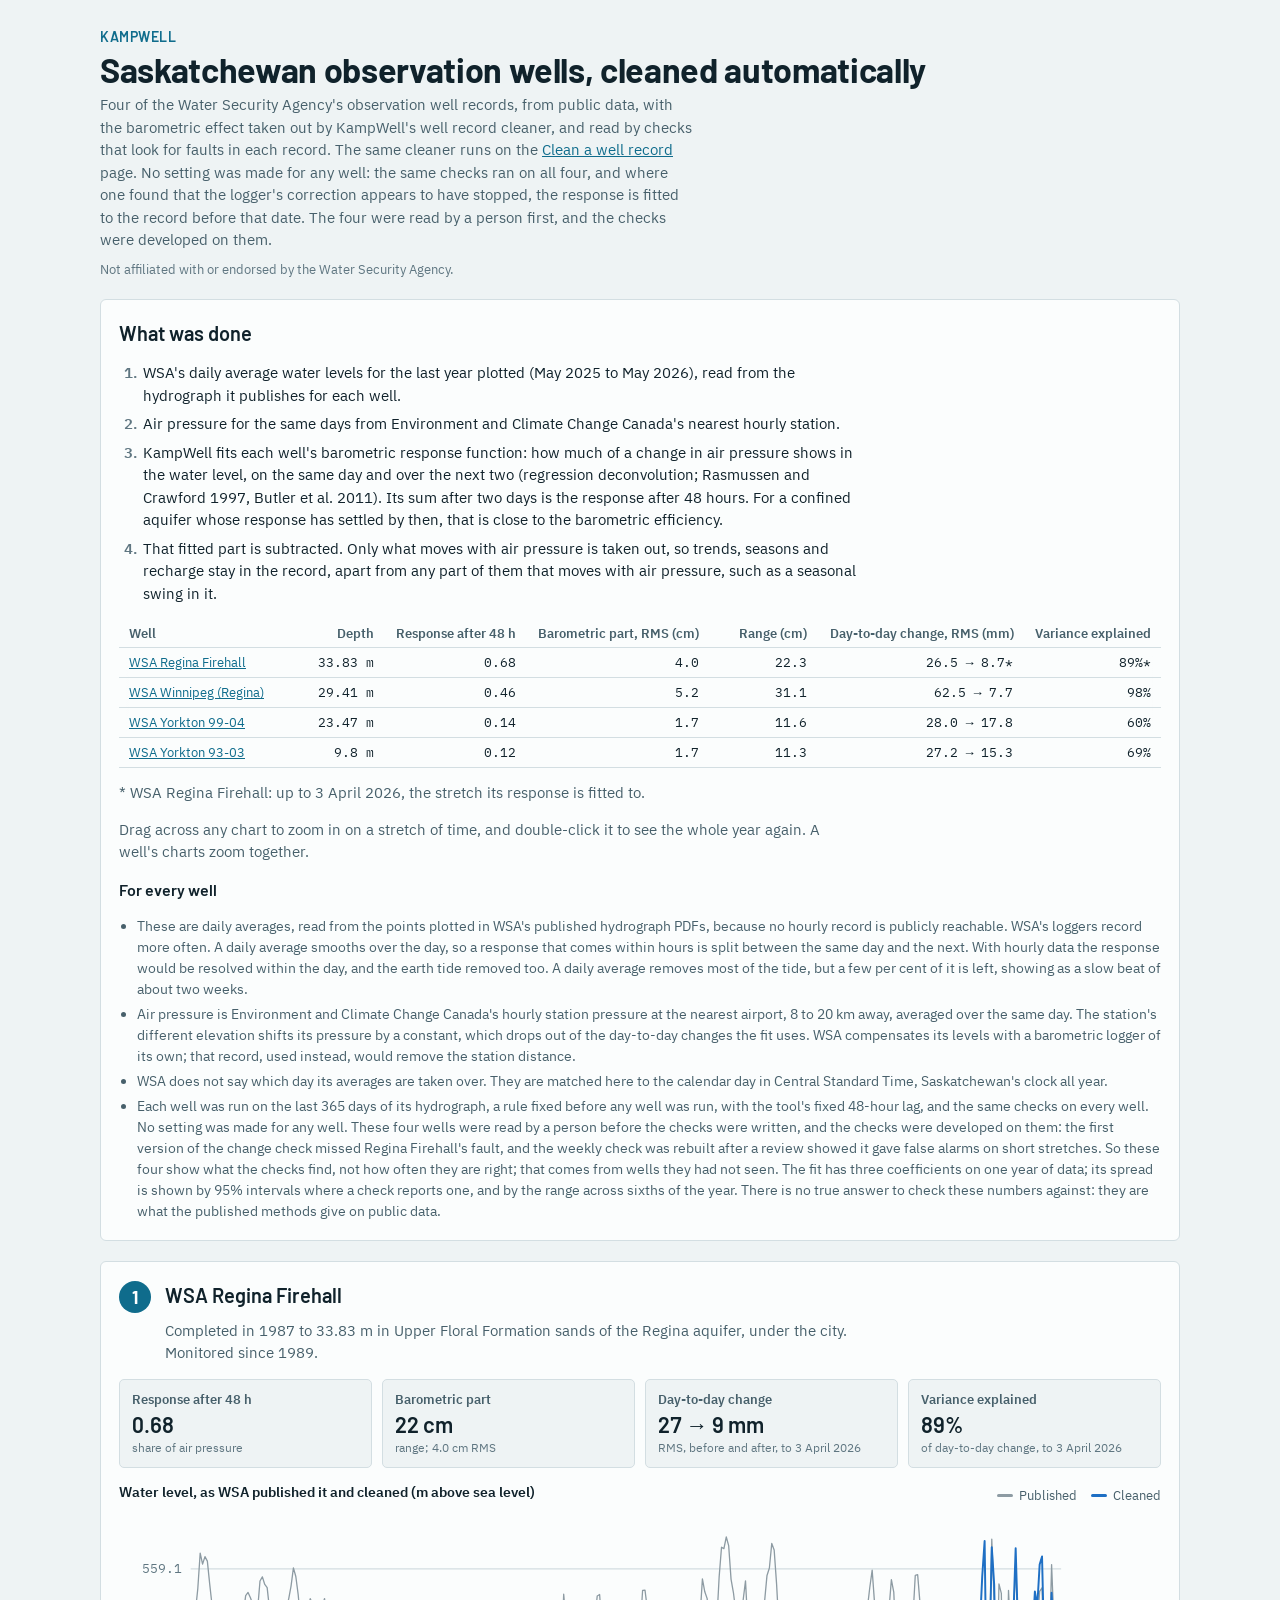
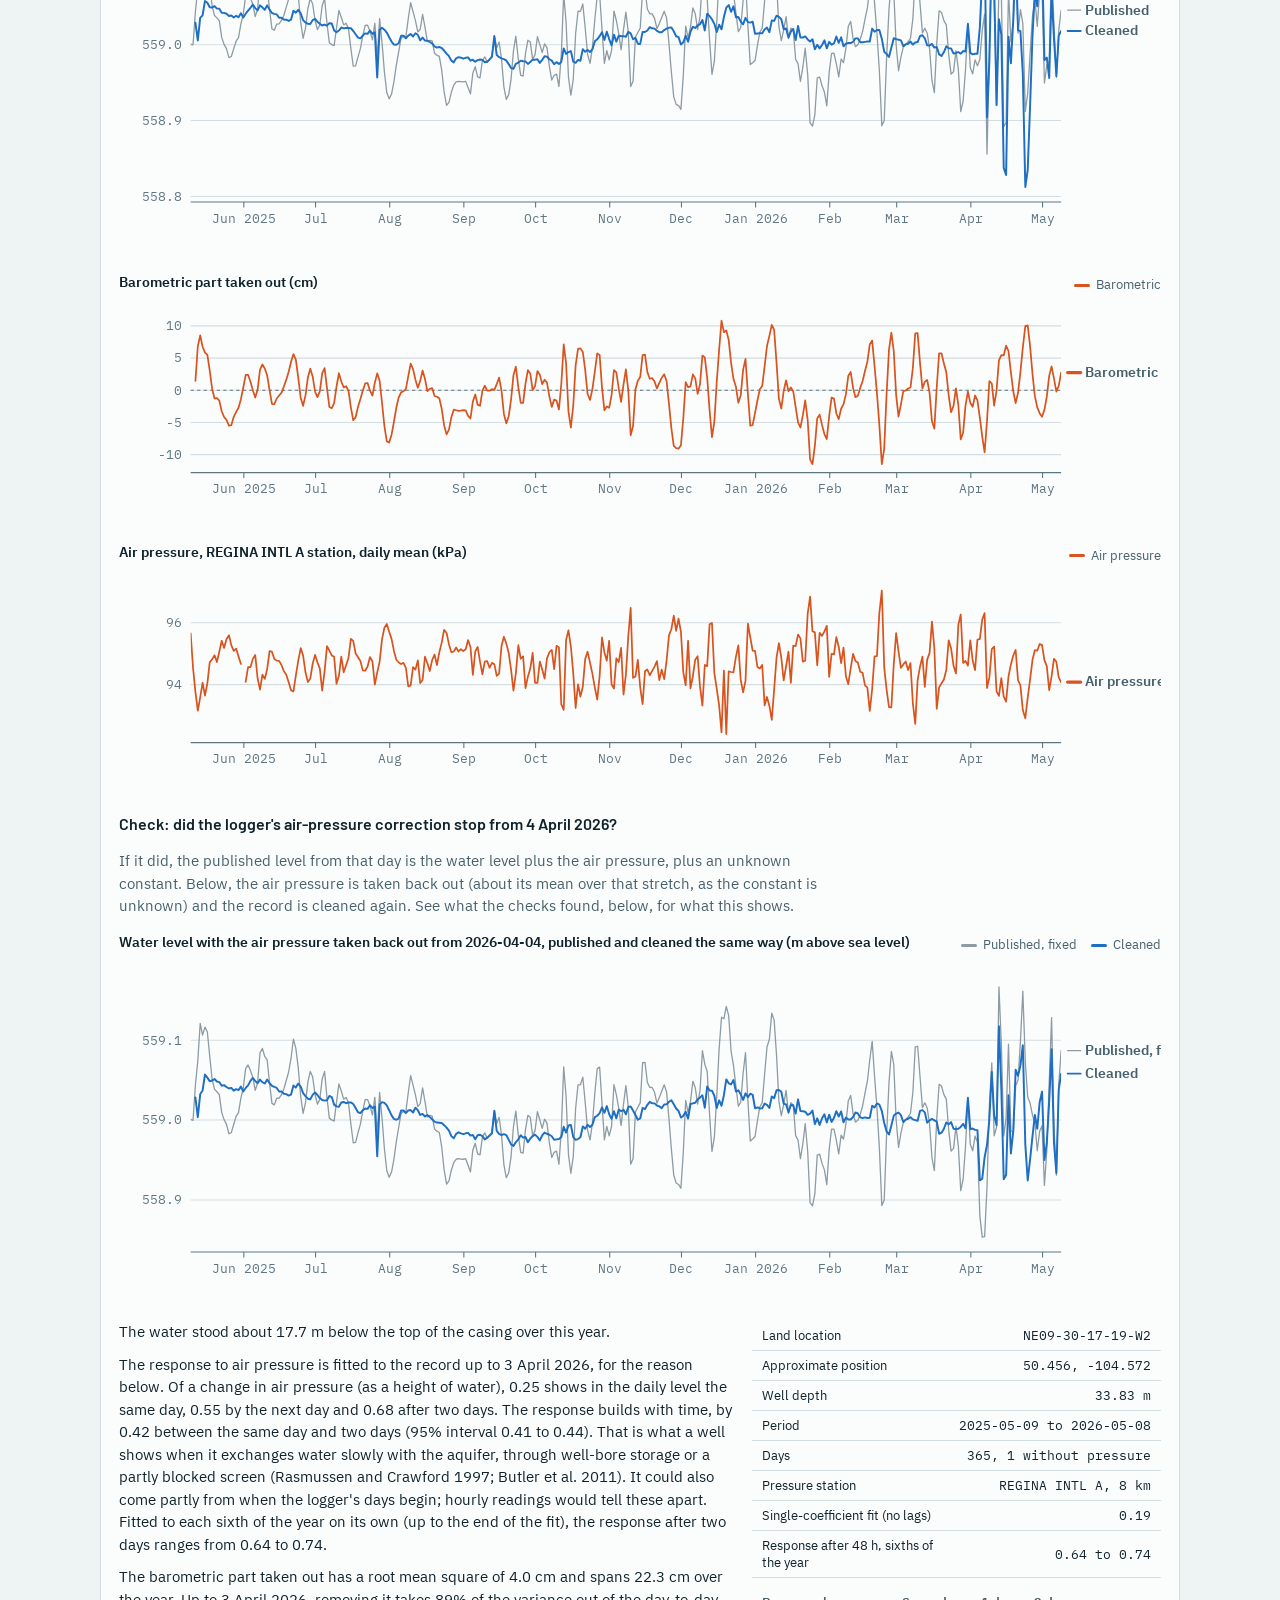
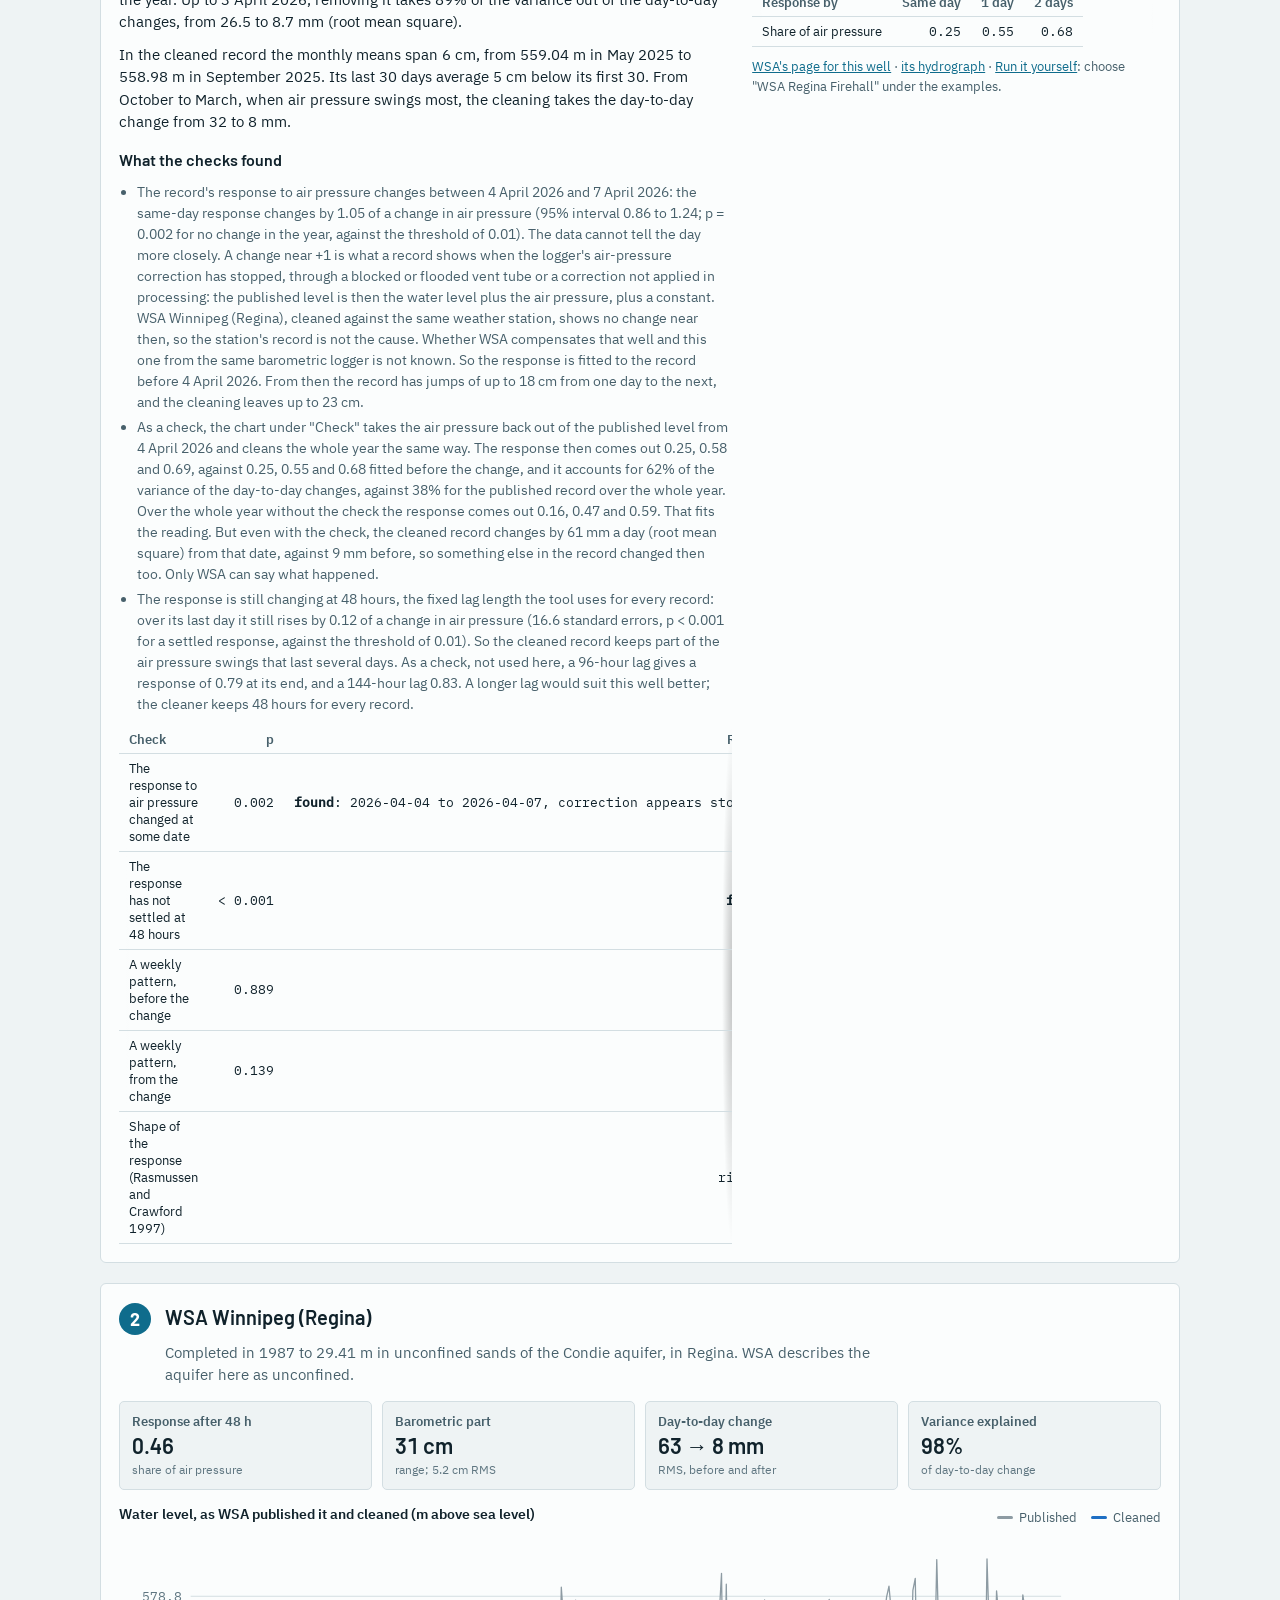
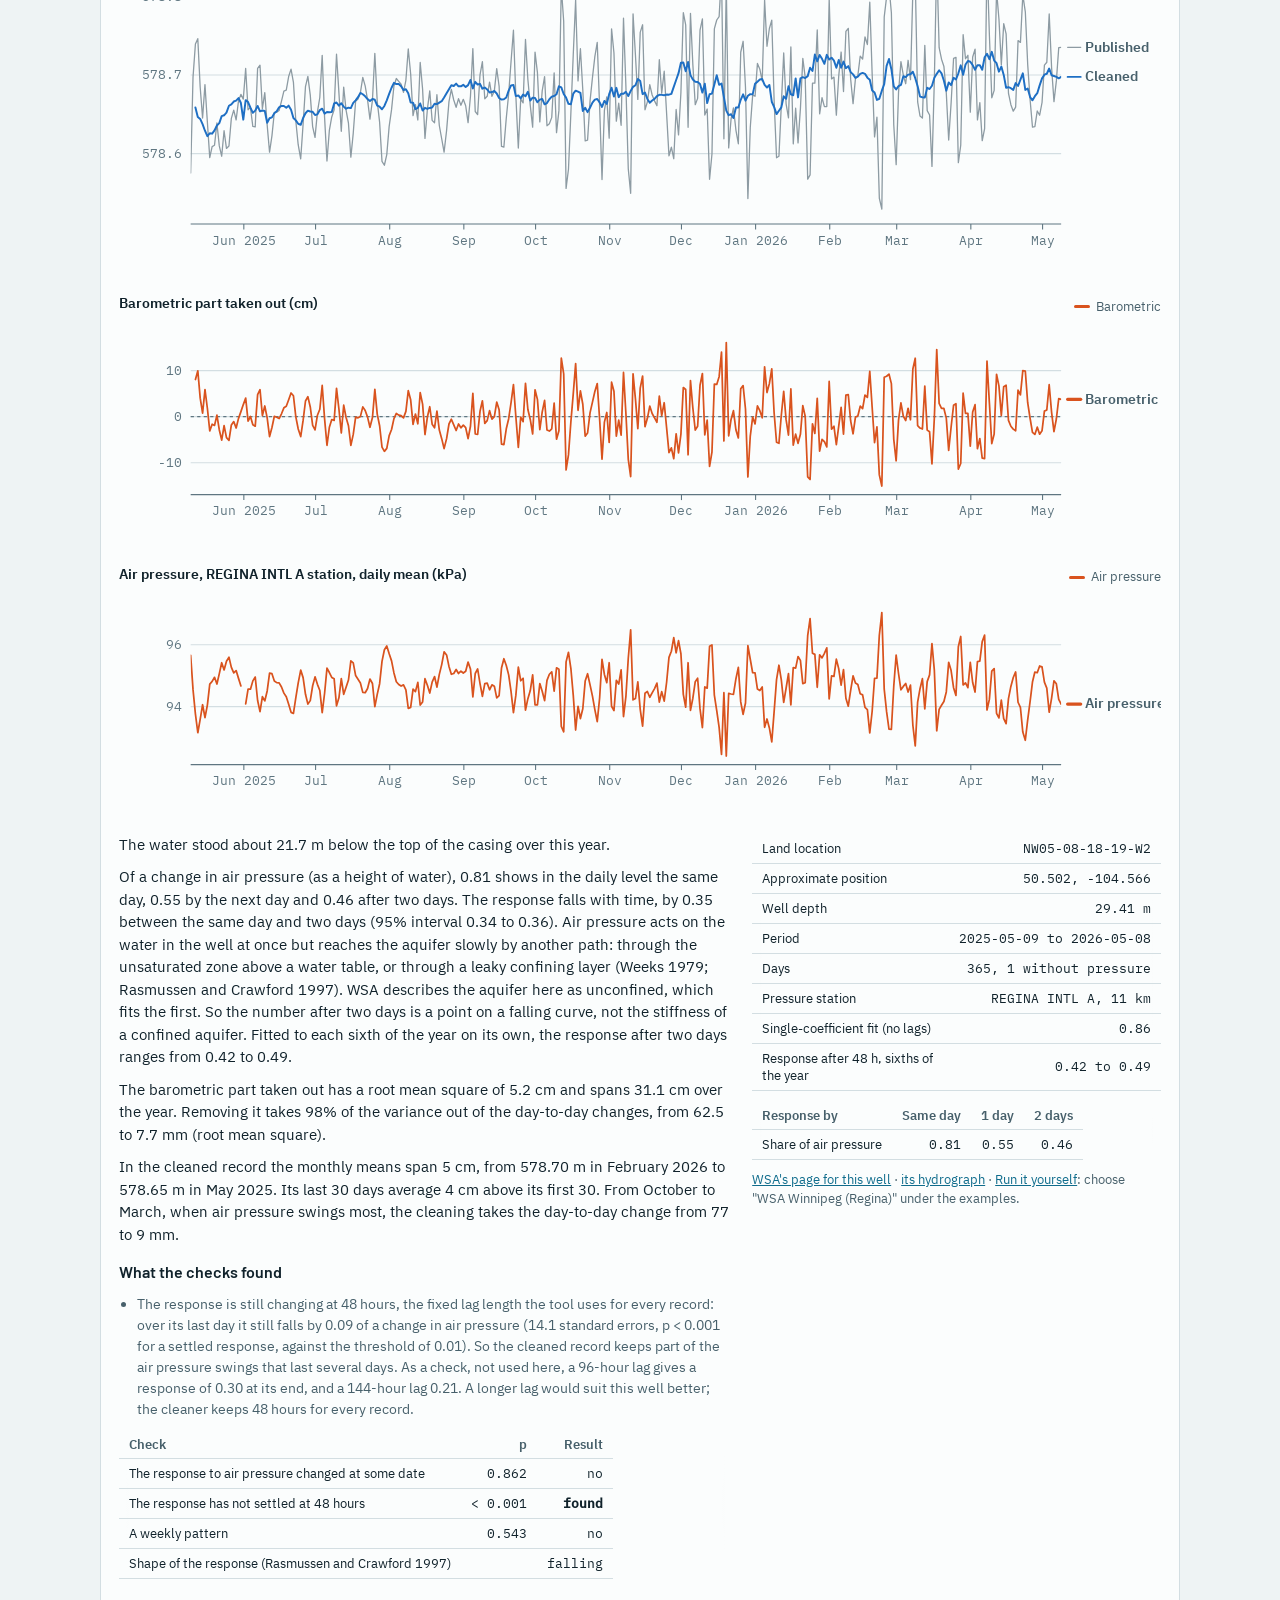
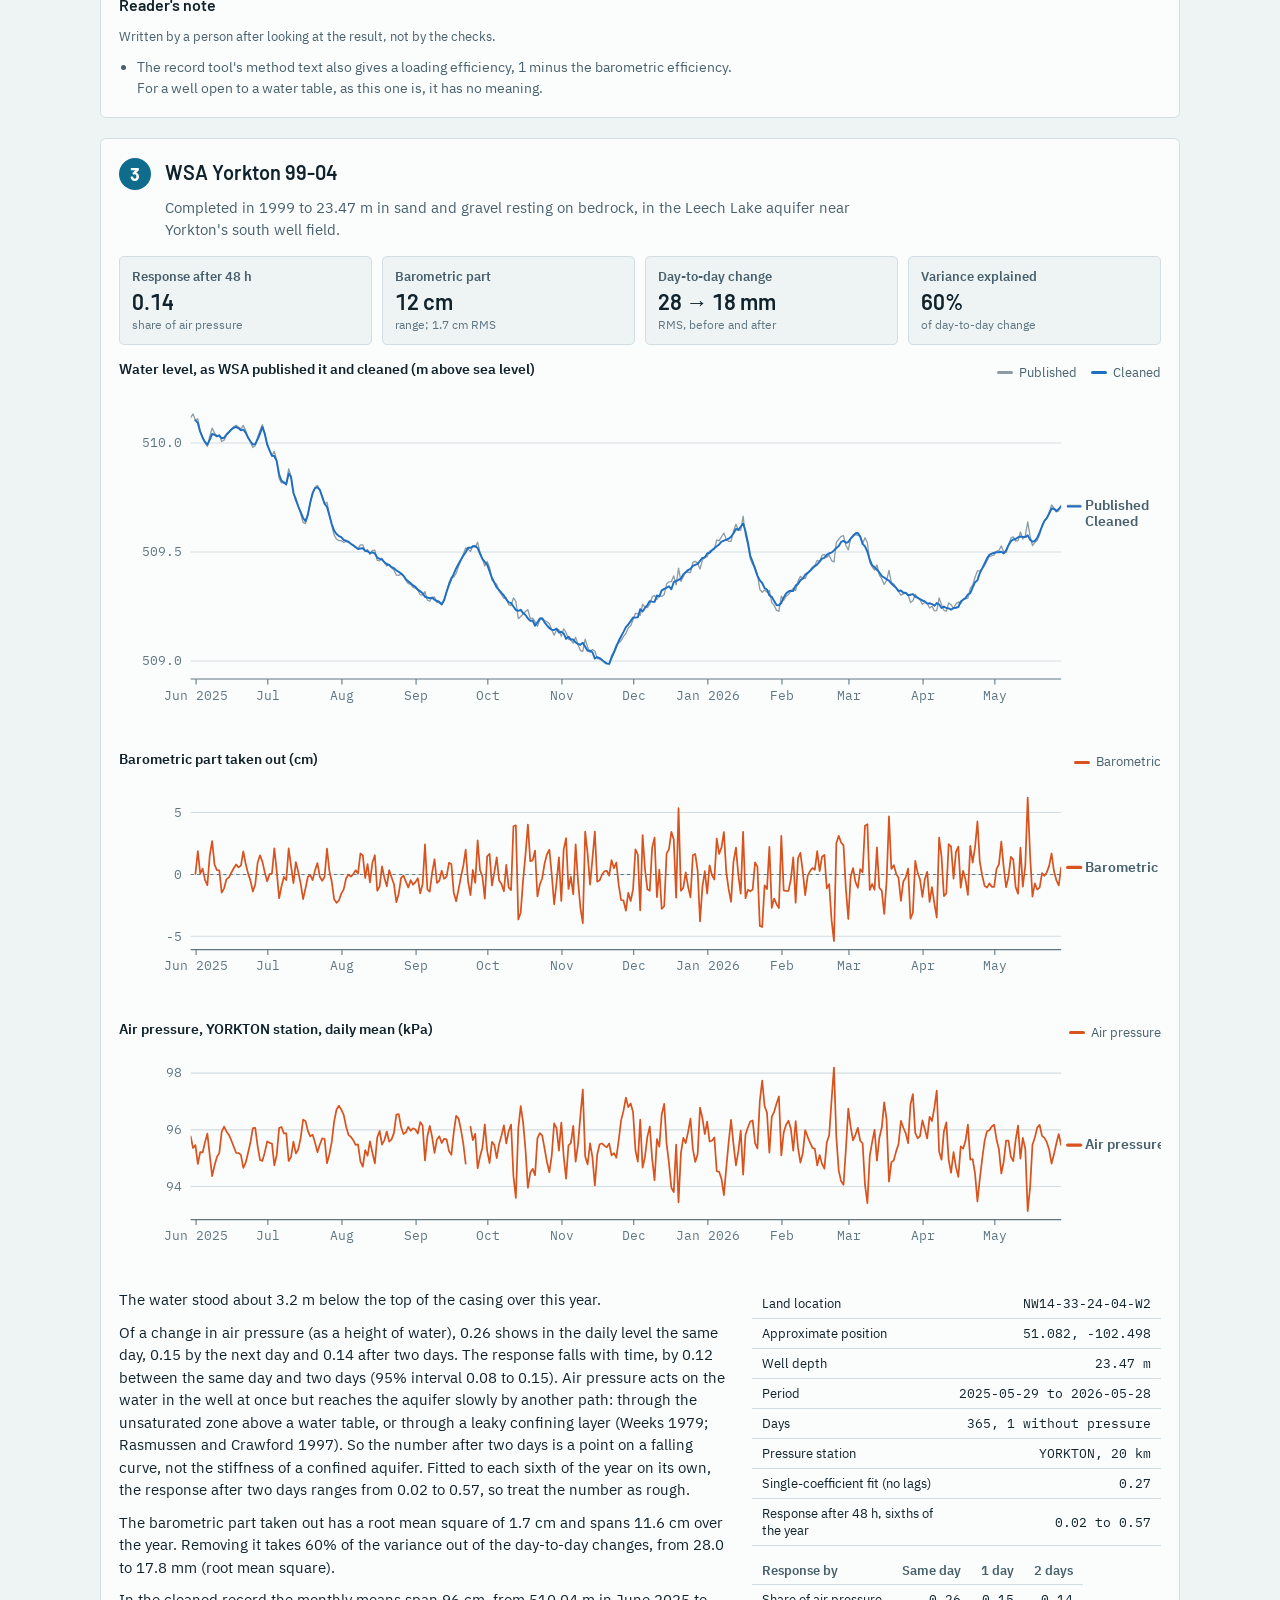
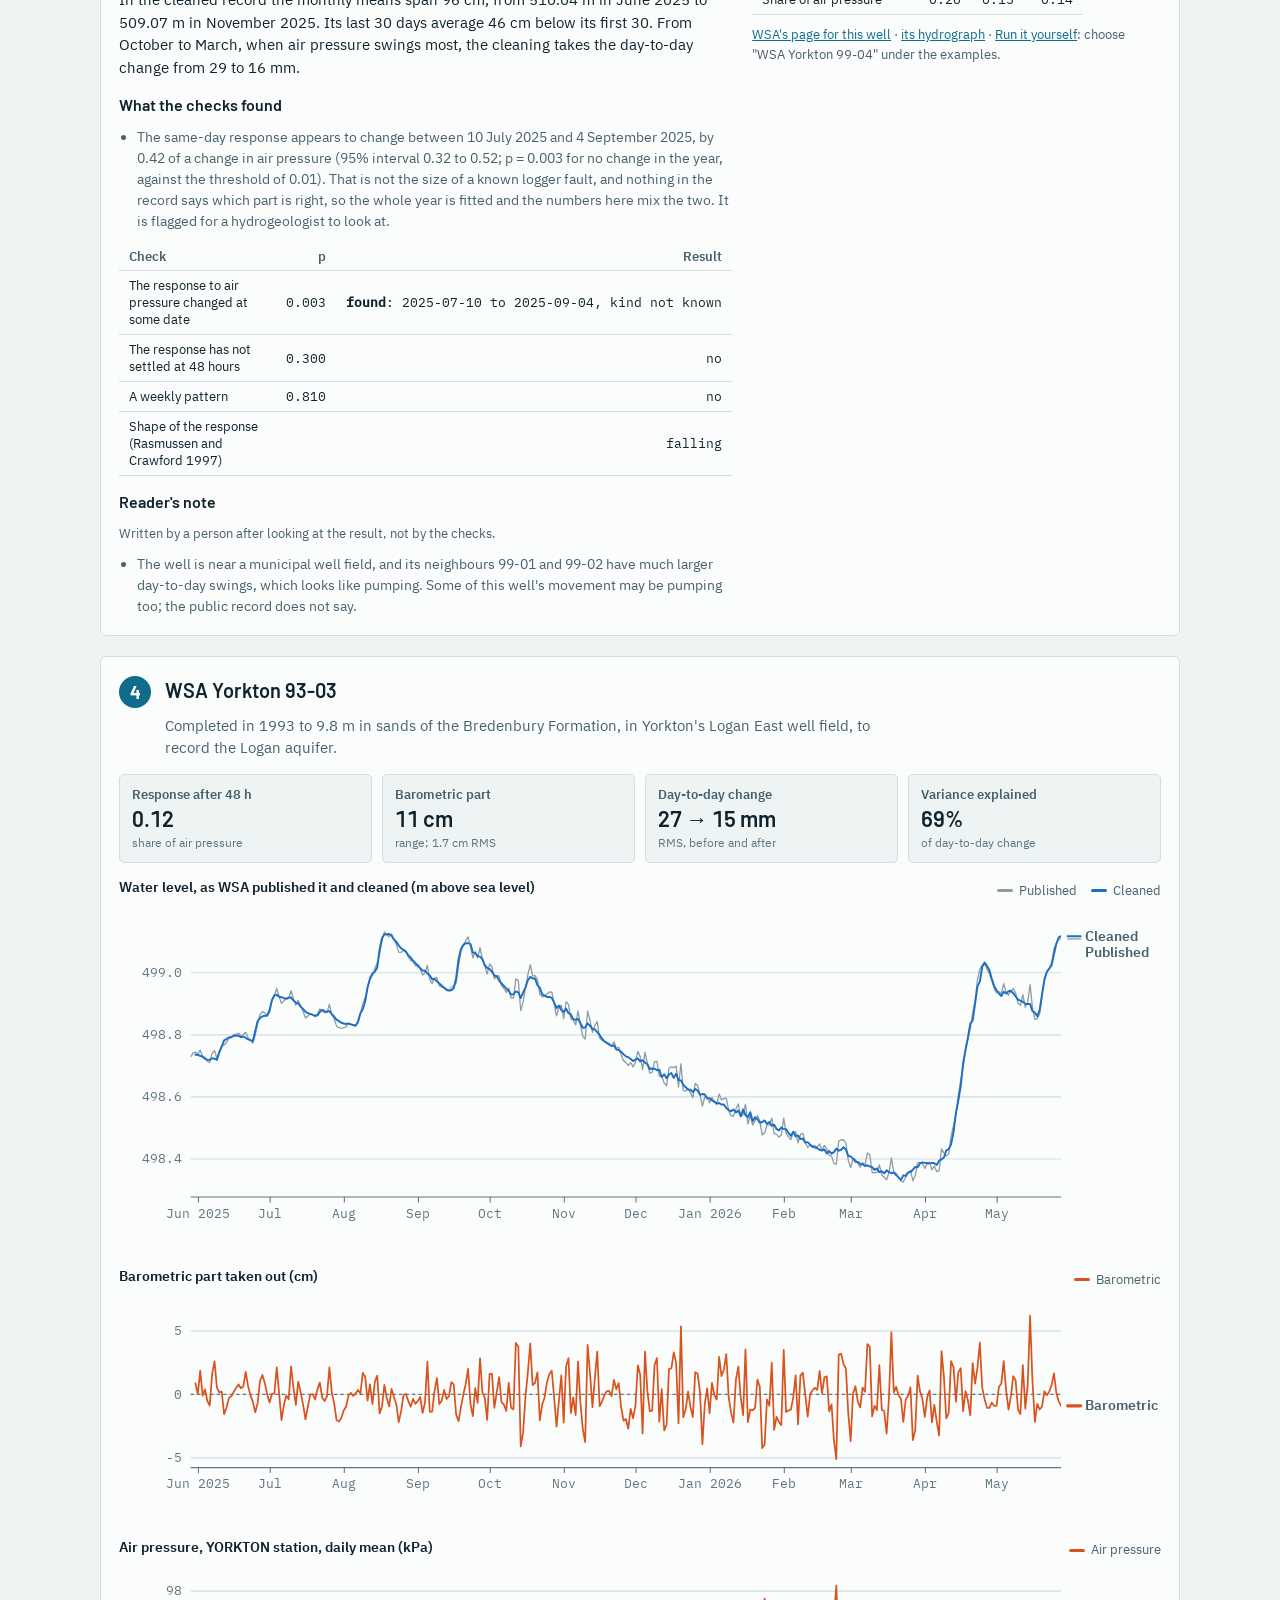
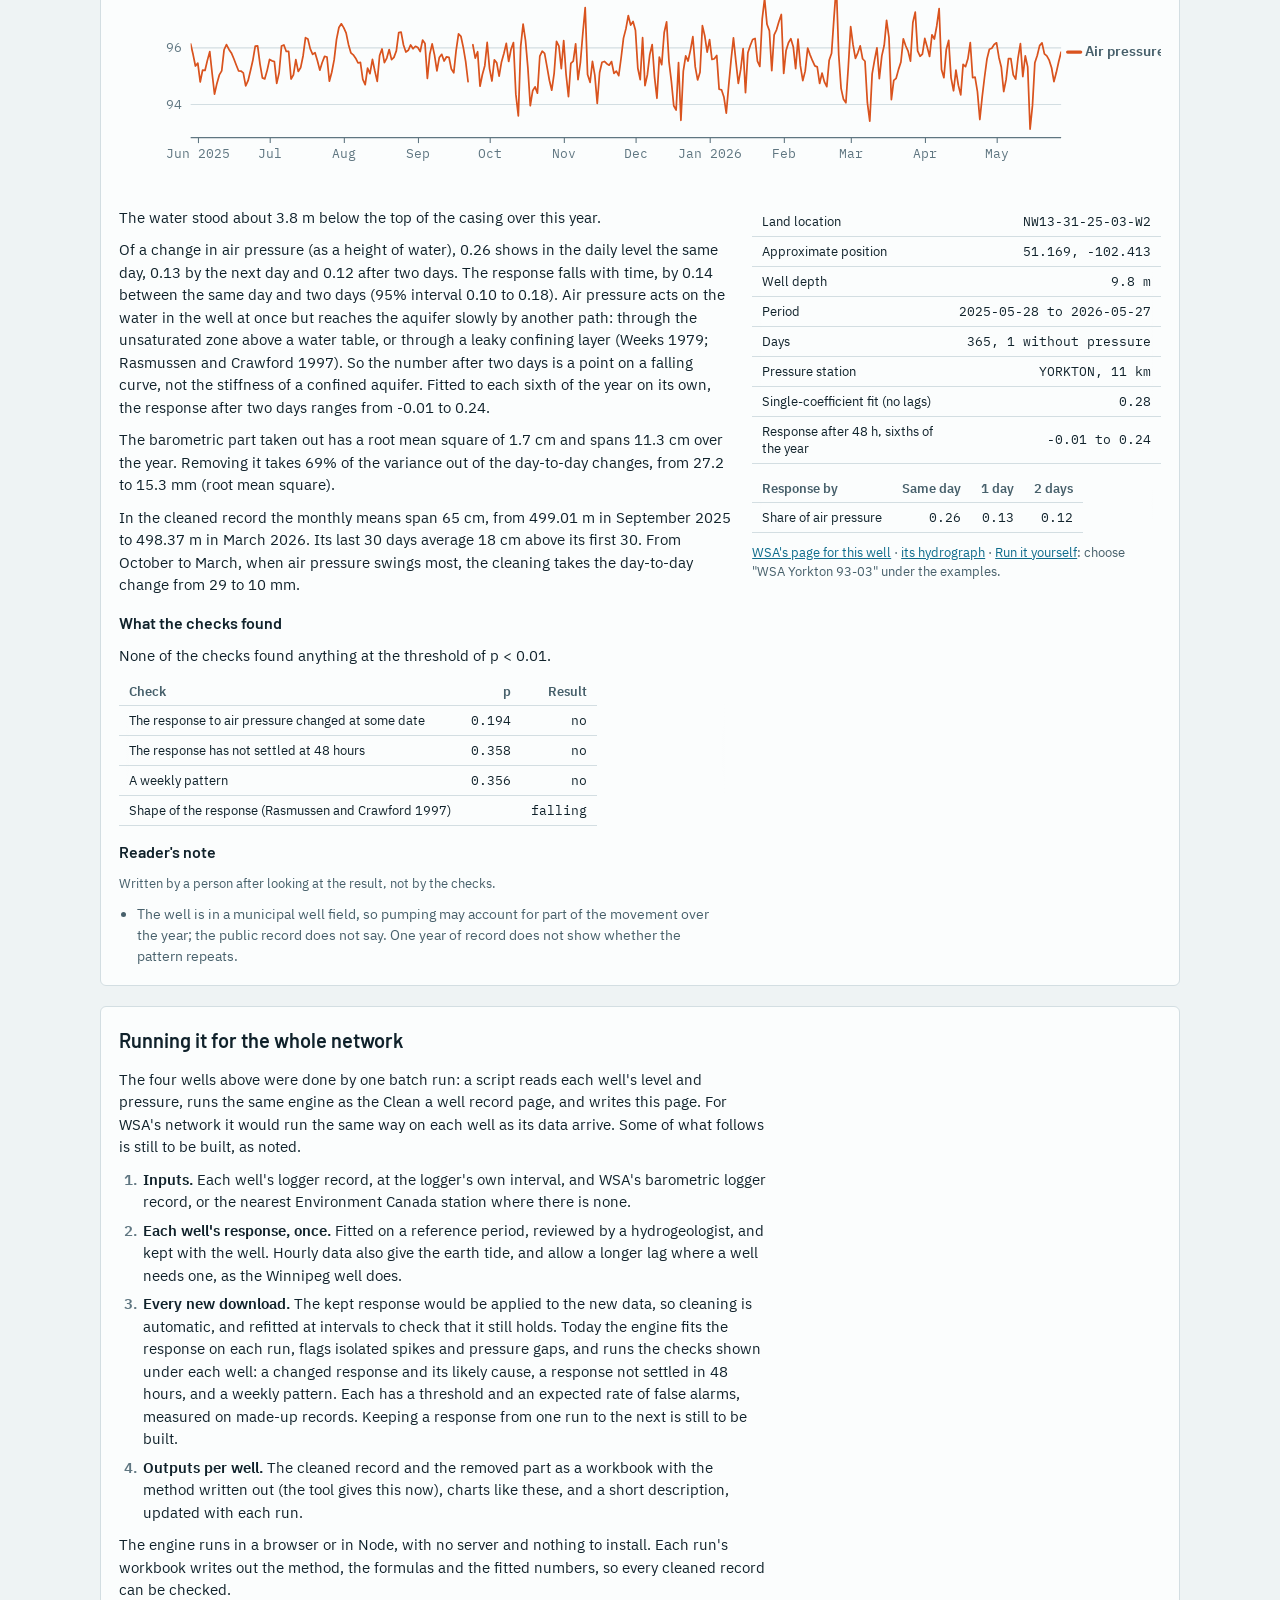
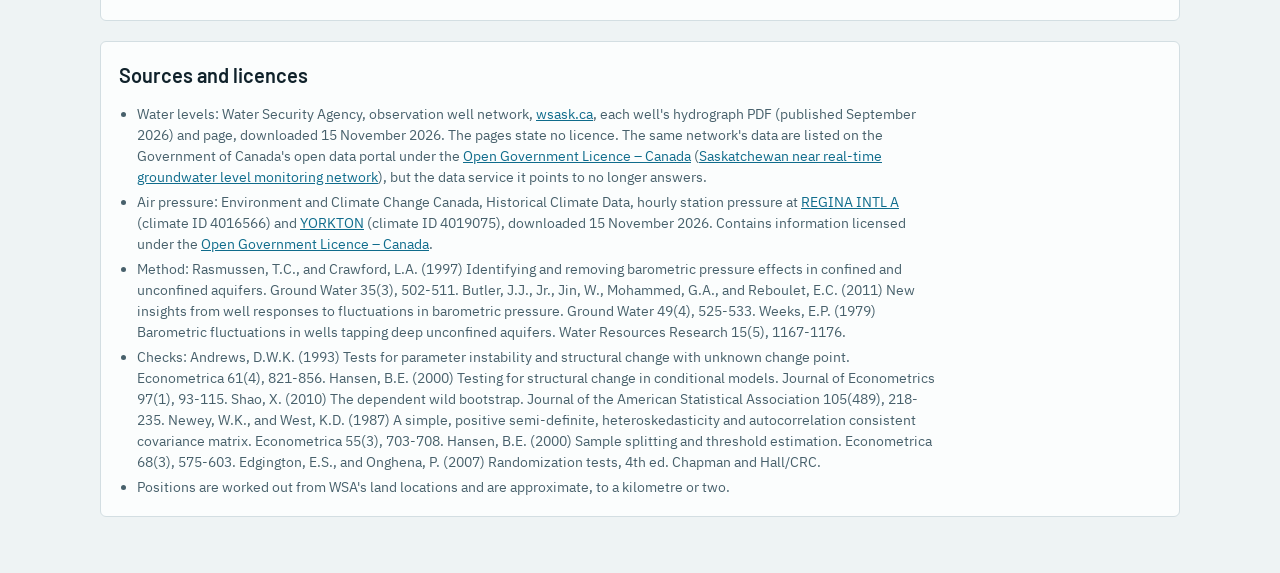
==== wsa/index.html @ d609444c "Site built from 924b58d" ====
<!doctype html>
<html lang="en">
<head>
<meta charset="utf-8">
<meta name="viewport" content="width=device-width, initial-scale=1">
<meta http-equiv="Content-Security-Policy" content="default-src 'none'; script-src 'self'; style-src 'self'; font-src 'self'; img-src 'self' data:; connect-src 'none'; form-action 'none'; base-uri 'none'">
<meta name="referrer" content="no-referrer">
<meta name="robots" content="noindex">
<title>Saskatchewan wells, cleaned · KampWell</title>
<meta name="description" content="Public Water Security Agency observation well records with the barometric effect removed automatically by KampWell.">
<link rel="icon" type="image/svg+xml" href="data:image/svg+xml,%3Csvg xmlns='http://www.w3.org/2000/svg' viewBox='0 0 32 32'%3E%3Crect width='32' height='32' rx='6' fill='%23fbfdfd'/%3E%3Crect x='9' y='3' width='14' height='6' fill='%23c9b48f'/%3E%3Crect x='9' y='9' width='14' height='7' fill='%23a9b6a0'/%3E%3Crect x='9' y='16' width='14' height='7' fill='%238ea5b0'/%3E%3Crect x='9' y='23' width='14' height='6' fill='%235f7d8d'/%3E%3Crect x='5' y='12' width='22' height='2.5' fill='%230f6c8c'/%3E%3C/svg%3E">
<link rel="stylesheet" href="../styles.css">
<link rel="stylesheet" href="wsa.css">
</head>
<body>
<div class="wrap">
<header>
  <p class="kicker"><a href="../" class="home-link">KampWell</a></p>
  <h1>Saskatchewan observation wells, cleaned automatically</h1>
  <p class="lede">Four of the Water Security Agency's observation well records, from public data, with the barometric effect taken out by KampWell's well record cleaner, and read by checks that look for faults in each record. The same cleaner runs on the <a href="../#record">Clean a well record</a> page. No setting was made for any well: the same checks ran on all four, and where one found that the logger's correction appears to have stopped, the response is fitted to the record before that date. The four were read by a person first, and the checks were developed on them.</p>
  <p class="disclaimer">Not affiliated with or endorsed by the Water Security Agency.</p>
</header>

<section class="panel" aria-labelledby="what-h">
  <h2 id="what-h">What was done</h2>
  <ol class="steps">
    <li>WSA's daily average water levels for the last year plotted (May 2025 to May 2026), read from the hydrograph it publishes for each well.</li>
    <li>Air pressure for the same days from Environment and Climate Change Canada's nearest hourly station.</li>
    <li>KampWell fits each well's barometric response function: how much of a change in air pressure shows in the water level, on the same day and over the next two (regression deconvolution; Rasmussen and Crawford 1997, Butler et al. 2011). Its sum after two days is the response after 48 hours. For a confined aquifer whose response has settled by then, that is close to the barometric efficiency.</li>
    <li>That fitted part is subtracted. Only what moves with air pressure is taken out, so trends, seasons and recharge stay in the record, apart from any part of them that moves with air pressure, such as a seasonal swing in it.</li>
  </ol>
  <div class="tablewrap"><table>
    <thead><tr><th>Well</th><th>Depth</th><th>Response after 48 h</th><th>Barometric part, RMS (cm)</th><th>Range (cm)</th><th>Day-to-day change, RMS (mm)</th><th>Variance explained</th></tr></thead>
    <tbody>
<tr><td><a href="#regina-firehall">WSA Regina Firehall</a></td><td>33.83 m</td><td>0.68</td><td>4.0</td><td>22.3</td><td>26.5 → 8.7*</td><td>89%*</td></tr>
<tr><td><a href="#regina-winnipeg">WSA Winnipeg (Regina)</a></td><td>29.41 m</td><td>0.46</td><td>5.2</td><td>31.1</td><td>62.5 → 7.7</td><td>98%</td></tr>
<tr><td><a href="#yorkton-99-04">WSA Yorkton 99-04</a></td><td>23.47 m</td><td>0.14</td><td>1.7</td><td>11.6</td><td>28.0 → 17.8</td><td>60%</td></tr>
<tr><td><a href="#yorkton-93-03">WSA Yorkton 93-03</a></td><td>9.8 m</td><td>0.12</td><td>1.7</td><td>11.3</td><td>27.2 → 15.3</td><td>69%</td></tr>
    </tbody>
  </table></div>
  <p class="setting">* WSA Regina Firehall: up to 3 April 2026, the stretch its response is fitted to.</p>
  <p class="setting">Drag across any chart to zoom in on a stretch of time, and double-click it to see the whole year again. A well's charts zoom together.</p>
  <h3>For every well</h3>
  <ul class="notes"><li>These are daily averages, read from the points plotted in WSA's published hydrograph PDFs, because no hourly record is publicly reachable. WSA's loggers record more often. A daily average smooths over the day, so a response that comes within hours is split between the same day and the next. With hourly data the response would be resolved within the day, and the earth tide removed too. A daily average removes most of the tide, but a few per cent of it is left, showing as a slow beat of about two weeks.</li><li>Air pressure is Environment and Climate Change Canada's hourly station pressure at the nearest airport, 8 to 20 km away, averaged over the same day. The station's different elevation shifts its pressure by a constant, which drops out of the day-to-day changes the fit uses. WSA compensates its levels with a barometric logger of its own; that record, used instead, would remove the station distance.</li><li>WSA does not say which day its averages are taken over. They are matched here to the calendar day in Central Standard Time, Saskatchewan's clock all year.</li><li>Each well was run on the last 365 days of its hydrograph, a rule fixed before any well was run, with the tool's fixed 48-hour lag, and the same checks on every well. No setting was made for any well. These four wells were read by a person before the checks were written, and the checks were developed on them: the first version of the change check missed Regina Firehall's fault, and the weekly check was rebuilt after a review showed it gave false alarms on short stretches. So these four show what the checks find, not how often they are right; that comes from wells they had not seen. The fit has three coefficients on one year of data; its spread is shown by 95% intervals where a check reports one, and by the range across sixths of the year. There is no true answer to check these numbers against: they are what the published methods give on public data.</li></ul>
</section>

<section class="panel well" id="regina-firehall" aria-labelledby="regina-firehall-h">
<div class="well-head">
  <span class="well-n">1</span>
  <div class="stack">
    <h2 id="regina-firehall-h">WSA Regina Firehall</h2>
    <p class="setting">Completed in 1987 to 33.83 m in Upper Floral Formation sands of the Regina aquifer, under the city. Monitored since 1989.</p>
  </div>
</div>
<div class="tiles"><div class="tile"><span class="tile-k">Response after 48 h</span><span class="tile-v">0.68</span><span class="tile-s">share of air pressure</span></div><div class="tile"><span class="tile-k">Barometric part</span><span class="tile-v">22 cm</span><span class="tile-s">range; 4.0 cm RMS</span></div><div class="tile"><span class="tile-k">Day-to-day change</span><span class="tile-v">27 → 9 mm</span><span class="tile-s">RMS, before and after, to 3 April 2026</span></div><div class="tile"><span class="tile-k">Variance explained</span><span class="tile-v">89%</span><span class="tile-s">of day-to-day change, to 3 April 2026</span></div></div>
<figure class="wsa-figure" data-chart='{&quot;id&quot;:&quot;regina-firehall-a&quot;,&quot;title&quot;:&quot;Water level, as WSA published it and cleaned (m above sea level)&quot;,&quot;unit&quot;:&quot;m&quot;,&quot;height&quot;:300,&quot;zero&quot;:false,&quot;t0&quot;:1746813600000,&quot;n&quot;:365,&quot;dec&quot;:3,&quot;series&quot;:[{&quot;label&quot;:&quot;Published&quot;,&quot;cls&quot;:&quot;s-raw&quot;,&quot;v&quot;:[559.001,558.9998,559.0439,559.0741,559.1209,559.1063,559.1162,559.1103,559.0797,559.0511,559.0385,559.0355,559.0318,559.0097,559.0006,558.9949,558.9829,558.9845,558.9949,559.0047,559.0094,559.0276,559.0403,559.0648,559.069,559.0619,559.0532,559.0372,559.0465,559.0841,559.0896,559.0796,559.0753,559.0467,559.0209,559.0191,559.0273,559.0276,559.032,559.0389,559.0496,559.0602,559.0774,559.1013,559.09,559.066,559.0297,559.0085,559.0216,559.0475,559.0608,559.0541,559.0323,559.02,559.026,559.0515,559.061,559.0283,559.0025,559.0003,558.9989,559.0224,559.0452,559.0364,559.0262,559.0283,559.0216,558.9955,558.9717,558.9722,558.9841,558.9949,559.0117,559.0256,559.0257,559.0181,559.0064,559.0284,558.9831,559.0345,559.0031,558.9645,558.9369,558.9286,558.935,558.9513,558.9731,558.9911,559.0087,559.0105,559.0107,559.0343,559.0557,559.0437,559.0317,559.0169,559.0205,559.0402,559.0231,559.0041,559.0059,559.0051,558.9889,558.9862,558.9846,558.9667,558.9381,558.92,558.9239,558.9373,558.9467,558.9511,558.9517,558.9514,558.9511,558.9517,558.9436,558.9352,558.9628,558.971,558.9577,558.9565,558.9792,558.9841,558.9772,558.98,558.9856,559.0121,558.9961,559.0035,558.9814,558.9444,558.928,558.9338,558.9545,558.9916,559.0113,558.9807,558.9597,558.9587,558.9883,559.006,559.0036,558.9807,558.9869,559.0106,559.0003,558.9897,559.0012,558.9963,558.9716,558.9534,558.9598,558.9612,558.945,558.9871,559.0667,559.0296,558.9572,558.9336,558.9541,559.0148,559.0442,559.0441,559.0538,559.0224,558.9875,558.9753,558.9967,559.034,559.0644,559.0663,559.0207,558.9753,558.9922,558.9802,558.992,559.0445,559.032,559.0148,558.9934,559.0198,559.0431,559.017,558.945,558.9518,559.0103,559.0161,559.0217,559.0719,559.0721,559.047,559.0409,559.0408,559.0348,559.0212,559.0282,559.036,559.0442,559.0354,559.0015,558.9641,558.9313,558.9214,558.9196,558.9148,558.9598,559.0246,559.009,559.0231,559.0485,559.0408,559.0199,559.0368,559.0868,559.0699,559.0608,559.0071,558.961,558.9784,559.0297,559.0891,559.1287,559.1268,559.1421,559.1307,559.0863,559.0685,559.0418,559.0173,559.0224,559.0587,559.0843,559.0247,558.9739,558.9764,558.9795,558.9992,559.0167,559.0216,559.0575,559.0914,559.1012,559.1337,559.1251,559.081,559.0234,559.0055,559.0196,559.0371,559.0083,559.0218,559.0191,558.9806,558.9751,558.9517,558.9701,558.9954,558.9608,558.8969,558.8927,558.9076,558.9564,558.9575,558.9459,558.9378,558.9195,558.9636,558.9887,558.9888,558.9748,558.9578,558.9812,558.9763,558.9952,559.0244,559.0308,559.0081,558.9976,558.9999,559.0071,559.0177,559.0337,559.0487,559.0755,559.0985,559.0549,559.0156,558.9663,558.8932,558.9001,558.9823,559.0467,559.0859,559.0696,558.9998,558.9658,558.9838,558.9971,559.0003,559.0041,559.0086,559.0346,559.0915,559.0924,559.0542,559.0156,559.0217,559.0153,558.9947,558.9529,558.9369,559.0018,559.0448,559.0426,559.0318,559.0262,558.9876,558.9612,558.9646,558.9924,558.9675,558.9118,558.9258,558.9673,559.0257,558.9698,558.9616,558.9801,558.9724,558.9805,559.0186,559.0404,558.856,558.9939,559.1392,559.0561,558.92,559.0801,559.0678,558.8918,558.8975,559.0718,559.0039,559.0311,559.1074,559.0154,559.0462,559.0279,558.912,558.9359,558.9885,559.0378,559.0611,559.0241,559.0704,559.0751,558.9495,558.9733,558.9786,559.1058,559.0267,558.9568,559.0192,559.0456]},{&quot;label&quot;:&quot;Cleaned&quot;,&quot;cls&quot;:&quot;s-clean&quot;,&quot;v&quot;:[null,null,559.0291,559.0057,559.0355,559.0387,559.0576,559.0554,559.0495,559.049,559.0511,559.0477,559.0477,559.0422,559.0421,559.0409,559.0379,559.0386,559.036,559.0382,559.0364,559.0415,559.0359,559.0409,559.0449,559.0487,559.053,559.0484,559.0453,559.0519,559.0493,559.046,559.0519,559.0464,559.0419,559.0407,559.0401,559.0356,559.0356,559.0332,559.033,559.0314,559.033,559.0449,559.0424,559.046,559.0414,559.0325,559.0295,559.0276,559.0273,559.0324,559.0342,559.0305,559.0276,559.0254,559.0266,559.0251,559.0285,559.0281,559.0189,559.0165,559.0187,559.0227,559.0216,559.022,559.022,559.0219,559.0182,559.0139,559.0094,559.0084,559.0122,559.015,559.0144,559.0187,559.0144,559.0166,558.9568,559.0197,559.0224,559.0199,559.0162,559.0099,559.0042,559.0002,558.9999,559.002,559.0119,559.012,559.0085,559.0122,559.0142,559.0108,559.0152,559.0131,559.0058,559.0095,559.0056,559.0054,559.0037,559.0017,558.9978,558.9962,558.9971,558.9956,558.9924,558.9884,558.9849,558.9791,558.9768,558.9821,558.9836,558.9829,558.9817,558.9828,558.9834,558.9791,558.9803,558.9776,558.9798,558.9805,558.98,558.9769,558.9777,558.9806,558.9839,559.0114,558.9864,558.9837,558.9821,558.981,558.9794,558.9745,558.9692,558.9683,558.9747,558.9763,558.979,558.9782,558.978,558.9747,558.9774,558.9803,558.9803,558.9808,558.976,558.98,558.9848,558.9843,558.9809,558.9791,558.9743,558.977,558.9748,558.9773,558.9953,558.9879,558.9904,558.9916,558.9778,558.9762,558.9799,558.9789,558.9943,558.9906,558.9932,558.9903,558.9943,559.0046,559.0071,559.0113,559.0165,559.0064,559.0172,559.0075,558.9993,559.0133,559.0041,559.0119,559.0112,559.0111,559.0105,559.017,559.015,559.0072,559.0091,559.0014,559.0011,559.017,559.0168,559.0188,559.0231,559.0217,559.0213,559.0183,559.0166,559.0165,559.0194,559.0211,559.0226,559.0228,559.0178,559.0113,559.0102,559.0003,559.0033,559.0118,559.004,559.0171,559.0237,559.0222,559.0255,559.0272,559.0328,559.0188,559.0411,559.0377,559.0336,559.0276,559.0169,559.0264,559.0205,559.0365,559.0489,559.0524,559.0435,559.0506,559.0364,559.0366,559.0305,559.0269,559.0355,559.0299,559.0291,559.0304,559.0145,559.0149,559.0152,559.0151,559.0202,559.0226,559.0166,559.0319,559.0314,559.0384,559.0367,559.0338,559.0204,559.0215,559.0097,559.0173,559.0209,559.0061,559.0249,559.0095,559.0095,559.011,559.007,559.0042,559.0073,558.994,559,558.9952,558.9997,559.0058,558.9953,559.0039,559.0001,559.0017,559.0109,559.0026,559.0099,558.9979,559.0015,559.0022,559.0022,559.004,559.0084,559.0084,559.0034,559.0032,559.0039,559.0042,559.0042,559.0213,559.0172,559.0195,559.0195,559.0078,558.9908,558.9878,558.984,558.9963,559.0086,559.0074,559.0067,559.0057,558.9982,559.0005,559.0014,559.0043,559.0002,559.003,559.0036,559.0115,559.0125,559.0086,558.9992,558.9989,559.0011,558.9963,558.9971,558.9873,558.9851,558.9903,558.998,558.9952,558.9953,558.9883,558.9893,558.9903,558.9882,558.9917,558.9911,559.0278,558.9892,558.9873,558.9881,558.9882,559.0229,559.0902,559.1369,558.9044,558.9798,559.1286,559.0798,558.9205,559.0336,559.0133,558.8376,558.8281,559.0107,558.9756,559.0326,559.1273,559.0192,559.0179,558.9615,558.8123,558.8351,558.9198,559.0118,559.0702,559.0506,559.1059,559.1164,558.9799,558.9831,558.9561,559.0686,559.0081,558.9587,559.0123,559.0181]}]}'>
<figcaption class="chart-head"><span class="chart-title">Water level, as WSA published it and cleaned (m above sea level)</span><span class="legend"><span class="key"><span class="swatch-box s-raw"></span>Published</span><span class="key"><span class="swatch-box s-clean"></span>Cleaned</span></span></figcaption>
<div class="chart-scroll"><div class="plot-box">
<svg class="wsa-chart" viewBox="0 0 960 300" role="img" aria-labelledby="regina-firehall-a-t">
<title id="regina-firehall-a-t">Water level, as WSA published it and cleaned (m above sea level)</title>
<clipPath id="regina-firehall-a-clip"><rect x="66" y="0" width="802" height="300"/></clipPath>
<line class="grid" x1="66" x2="868" y1="264.8" y2="264.8"/>
<text class="tick" x="58" y="268.8" text-anchor="end">558.8</text>
<line class="grid" x1="66" x2="868" y1="194.9" y2="194.9"/>
<text class="tick" x="58" y="198.9" text-anchor="end">558.9</text>
<line class="grid" x1="66" x2="868" y1="125.1" y2="125.1"/>
<text class="tick" x="58" y="129.1" text-anchor="end">559.0</text>
<line class="grid" x1="66" x2="868" y1="55.2" y2="55.2"/>
<text class="tick" x="58" y="59.2" text-anchor="end">559.1</text>
<line class="mtick" x1="115.0" x2="115.0" y1="270" y2="275"/>
<text class="tick" x="115.0" y="289" text-anchor="middle">Jun 2025</text>
<line class="mtick" x1="181.1" x2="181.1" y1="270" y2="275"/>
<text class="tick" x="181.1" y="289" text-anchor="middle">Jul</text>
<line class="mtick" x1="249.4" x2="249.4" y1="270" y2="275"/>
<text class="tick" x="249.4" y="289" text-anchor="middle">Aug</text>
<line class="mtick" x1="317.7" x2="317.7" y1="270" y2="275"/>
<text class="tick" x="317.7" y="289" text-anchor="middle">Sep</text>
<line class="mtick" x1="383.8" x2="383.8" y1="270" y2="275"/>
<text class="tick" x="383.8" y="289" text-anchor="middle">Oct</text>
<line class="mtick" x1="452.1" x2="452.1" y1="270" y2="275"/>
<text class="tick" x="452.1" y="289" text-anchor="middle">Nov</text>
<line class="mtick" x1="518.2" x2="518.2" y1="270" y2="275"/>
<text class="tick" x="518.2" y="289" text-anchor="middle">Dec</text>
<line class="mtick" x1="586.5" x2="586.5" y1="270" y2="275"/>
<text class="tick" x="586.5" y="289" text-anchor="middle">Jan 2026</text>
<line class="mtick" x1="654.8" x2="654.8" y1="270" y2="275"/>
<text class="tick" x="654.8" y="289" text-anchor="middle">Feb</text>
<line class="mtick" x1="716.5" x2="716.5" y1="270" y2="275"/>
<text class="tick" x="716.5" y="289" text-anchor="middle">Mar</text>
<line class="mtick" x1="784.8" x2="784.8" y1="270" y2="275"/>
<text class="tick" x="784.8" y="289" text-anchor="middle">Apr</text>
<line class="mtick" x1="850.9" x2="850.9" y1="270" y2="275"/>
<text class="tick" x="850.9" y="289" text-anchor="middle">May</text>
<line class="axis" x1="66" x2="868" y1="270" y2="270"/>
<path class="line s-raw" clip-path="url(#regina-firehall-a-clip)" d="M66.0 124.4L68.2 125.2L70.4 94.4L72.6 73.3L74.8 40.6L77.0 50.8L79.2 43.9L81.4 48.0L83.6 69.4L85.8 89.4L88.0 98.2L90.2 100.3L92.4 102.9L94.6 118.3L96.8 124.7L99.0 128.6L101.3 137.0L103.5 135.9L105.7 128.6L107.9 121.8L110.1 118.5L112.3 105.8L114.5 96.9L116.7 79.8L118.9 76.9L121.1 81.8L123.3 87.9L125.5 99.1L127.7 92.6L129.9 66.3L132.1 62.5L134.3 69.5L136.5 72.5L138.7 92.5L140.9 110.5L143.1 111.7L145.3 106.0L147.5 105.8L149.7 102.7L151.9 97.9L154.1 90.4L156.3 83.0L158.5 71.0L160.7 54.3L162.9 62.2L165.1 79.0L167.4 104.3L169.6 119.1L171.8 110.0L174.0 91.9L176.2 82.6L178.4 87.3L180.6 102.5L182.8 111.1L185.0 106.9L187.2 89.1L189.4 82.5L191.6 105.3L193.8 123.3L196.0 124.9L198.2 125.8L200.4 109.4L202.6 93.5L204.8 99.7L207.0 106.8L209.2 105.3L211.4 110.0L213.6 128.2L215.8 144.8L218.0 144.5L220.2 136.2L222.4 128.6L224.6 116.9L226.8 107.2L229.0 107.1L231.2 112.4L233.5 120.6L235.7 105.2L237.9 136.9L240.1 101.0L242.3 122.9L244.5 149.9L246.7 169.1L248.9 174.9L251.1 170.5L253.3 159.1L255.5 143.9L257.7 131.3L259.9 119.0L262.1 117.7L264.3 117.6L266.5 101.1L268.7 86.2L270.9 94.6L273.1 102.9L275.3 113.3L277.5 110.8L279.7 97.0L281.9 108.9L284.1 122.2L286.3 121.0L288.5 121.5L290.7 132.8L292.9 134.7L295.1 135.8L297.3 148.3L299.5 168.3L301.8 181.0L304.0 178.2L306.2 168.9L308.4 162.3L310.6 159.2L312.8 158.8L315.0 159.0L317.2 159.2L319.4 158.8L321.6 164.5L323.8 170.3L326.0 151.1L328.2 145.3L330.4 154.6L332.6 155.5L334.8 139.6L337.0 136.2L339.2 141.0L341.4 139.0L343.6 135.1L345.8 116.6L348.0 127.8L350.2 122.6L352.4 138.1L354.6 163.9L356.8 175.4L359.0 171.3L361.2 156.9L363.4 130.9L365.6 117.2L367.9 138.6L370.1 153.2L372.3 153.9L374.5 133.2L376.7 120.9L378.9 122.6L381.1 138.6L383.3 134.2L385.5 117.7L387.7 124.9L389.9 132.3L392.1 124.2L394.3 127.7L396.5 144.9L398.7 157.6L400.9 153.2L403.1 152.2L405.3 163.5L407.5 134.1L409.7 78.5L411.9 104.4L414.1 155.0L416.3 171.5L418.5 157.1L420.7 114.7L422.9 94.2L425.1 94.3L427.3 87.5L429.5 109.4L431.7 133.8L434.0 142.3L436.2 127.4L438.4 101.3L440.6 80.1L442.8 78.8L445.0 110.6L447.2 142.3L449.4 130.5L451.6 138.9L453.8 130.7L456.0 94.0L458.2 102.7L460.4 114.7L462.6 129.7L464.8 111.2L467.0 95.0L469.2 113.2L471.4 163.5L473.6 158.7L475.8 117.9L478.0 113.8L480.2 109.9L482.4 74.9L484.6 74.7L486.8 92.2L489.0 96.5L491.2 96.6L493.4 100.8L495.6 110.3L497.8 105.4L500.0 99.9L502.3 94.2L504.5 100.3L506.7 124.0L508.9 150.2L511.1 173.1L513.3 180.0L515.5 181.2L517.7 184.6L519.9 153.2L522.1 107.9L524.3 118.8L526.5 108.9L528.7 91.2L530.9 96.6L533.1 111.2L535.3 99.4L537.5 64.4L539.7 76.3L541.9 82.6L544.1 120.1L546.3 152.3L548.5 140.2L550.7 104.3L552.9 62.8L555.1 35.2L557.3 36.5L559.5 25.8L561.7 33.8L563.9 64.8L566.1 77.2L568.4 95.9L570.6 113.0L572.8 109.4L575.0 84.1L577.2 66.2L579.4 107.8L581.6 143.3L583.8 141.6L586.0 139.4L588.2 125.6L590.4 113.4L592.6 110.0L594.8 84.9L597.0 61.2L599.2 54.4L601.4 31.7L603.6 37.7L605.8 68.5L608.0 108.7L610.2 121.2L612.4 111.4L614.6 99.2L616.8 119.3L619.0 109.8L621.2 111.7L623.4 138.6L625.6 142.5L627.8 158.8L630.0 146.0L632.2 128.3L634.5 152.5L636.7 197.1L638.9 200.0L641.1 189.6L643.3 155.5L645.5 154.8L647.7 162.9L649.9 168.5L652.1 181.3L654.3 150.5L656.5 133.0L658.7 132.9L660.9 142.7L663.1 154.6L665.3 138.2L667.5 141.6L669.7 128.4L671.9 108.0L674.1 103.6L676.3 119.4L678.5 126.8L680.7 125.1L682.9 120.1L685.1 112.7L687.3 101.5L689.5 91.1L691.7 72.3L693.9 56.3L696.1 86.7L698.3 114.2L700.5 148.6L702.8 199.7L705.0 194.9L707.2 137.4L709.4 92.5L711.6 65.1L713.8 76.5L716.0 125.2L718.2 149.0L720.4 136.4L722.6 127.1L724.8 124.9L727.0 122.2L729.2 119.1L731.4 100.9L733.6 61.2L735.8 60.5L738.0 87.2L740.2 114.2L742.4 109.9L744.6 114.4L746.8 128.8L749.0 158.0L751.2 169.1L753.4 123.8L755.6 93.8L757.8 95.3L760.0 102.9L762.2 106.8L764.4 133.7L766.6 152.2L768.9 149.8L771.1 130.4L773.3 147.8L775.5 186.7L777.7 176.9L779.9 147.9L782.1 107.1L784.3 146.2L786.5 151.9L788.7 139.0L790.9 144.4L793.1 138.7L795.3 112.1L797.5 96.9L799.7 225.7L801.9 129.3L804.1 27.8L806.3 85.9L808.5 181.0L810.7 69.1L812.9 77.7L815.1 200.6L817.3 196.7L819.5 74.9L821.7 122.4L823.9 103.4L826.1 50.1L828.3 114.3L830.5 92.8L832.7 105.6L835.0 186.5L837.2 169.8L839.4 133.1L841.6 98.7L843.8 82.4L846.0 108.2L848.2 75.9L850.4 72.6L852.6 160.3L854.8 143.7L857.0 140.0L859.2 51.2L861.4 106.4L863.6 155.2L865.8 111.7L868.0 93.2"/>
<line class="swatch s-raw" x1="874.0" x2="886.0" y1="93.2" y2="93.2"/>
<path class="line s-clean" clip-path="url(#regina-firehall-a-clip)" d="M70.4 104.7L72.6 121.1L74.8 100.3L77.0 98.0L79.2 84.8L81.4 86.4L83.6 90.5L85.8 90.8L88.0 89.4L90.2 91.8L92.4 91.8L94.6 95.6L96.8 95.7L99.0 96.5L101.3 98.6L103.5 98.1L105.7 99.9L107.9 98.4L110.1 99.7L112.3 96.1L114.5 100.0L116.7 96.5L118.9 93.7L121.1 91.1L123.3 88.1L125.5 91.3L127.7 93.4L129.9 88.8L132.1 90.6L134.3 92.9L136.5 88.8L138.7 92.7L140.9 95.8L143.1 96.6L145.3 97.1L147.5 100.2L149.7 100.2L151.9 101.9L154.1 102.0L156.3 103.1L158.5 102.0L160.7 93.7L162.9 95.5L165.1 92.9L167.4 96.2L169.6 102.4L171.8 104.5L174.0 105.8L176.2 106.0L178.4 102.4L180.6 101.2L182.8 103.8L185.0 105.8L187.2 107.3L189.4 106.5L191.6 107.5L193.8 105.2L196.0 105.4L198.2 111.9L200.4 113.5L202.6 112.0L204.8 109.2L207.0 110.0L209.2 109.7L211.4 109.7L213.6 109.8L215.8 112.4L218.0 115.4L220.2 118.5L222.4 119.2L224.6 116.6L226.8 114.6L229.0 115.0L231.2 112.0L233.5 115.0L235.7 113.5L237.9 155.2L240.1 111.3L242.3 109.4L244.5 111.2L246.7 113.8L248.9 118.2L251.1 122.1L253.3 124.9L255.5 125.1L257.7 123.7L259.9 116.8L262.1 116.7L264.3 119.1L266.5 116.6L268.7 115.2L270.9 117.5L273.1 114.5L275.3 115.9L277.5 121.0L279.7 118.4L281.9 121.2L284.1 121.3L286.3 122.5L288.5 123.9L290.7 126.6L292.9 127.7L295.1 127.1L297.3 128.1L299.5 130.4L301.8 133.2L304.0 135.6L306.2 139.7L308.4 141.3L310.6 137.6L312.8 136.5L315.0 137.0L317.2 137.9L319.4 137.1L321.6 136.7L323.8 139.7L326.0 138.8L328.2 140.7L330.4 139.2L332.6 138.7L334.8 139.0L337.0 141.2L339.2 140.7L341.4 138.6L343.6 136.3L345.8 117.1L348.0 134.6L350.2 136.5L352.4 137.6L354.6 138.3L356.8 139.5L359.0 142.9L361.2 146.6L363.4 147.2L365.6 142.7L367.9 141.6L370.1 139.7L372.3 140.3L374.5 140.4L376.7 142.7L378.9 140.9L381.1 138.8L383.3 138.8L385.5 138.5L387.7 141.8L389.9 139.0L392.1 135.7L394.3 136.0L396.5 138.4L398.7 139.7L400.9 143.0L403.1 141.1L405.3 142.7L407.5 140.9L409.7 128.4L411.9 133.5L414.1 131.8L416.3 130.9L418.5 140.6L420.7 141.7L422.9 139.1L425.1 139.8L427.3 129.1L429.5 131.6L431.7 129.8L434.0 131.8L436.2 129.1L438.4 121.9L440.6 120.1L442.8 117.2L445.0 113.5L447.2 120.6L449.4 113.1L451.6 119.8L453.8 125.6L456.0 115.8L458.2 122.2L460.4 116.8L462.6 117.3L464.8 117.3L467.0 117.7L469.2 113.2L471.4 114.6L473.6 120.0L475.8 118.7L478.0 124.1L480.2 124.3L482.4 113.2L484.6 113.3L486.8 111.9L489.0 108.9L491.2 109.9L493.4 110.2L495.6 112.3L497.8 113.5L500.0 113.5L502.3 111.5L504.5 110.3L506.7 109.3L508.9 109.1L511.1 112.6L513.3 117.2L515.5 118.0L517.7 124.9L519.9 122.8L522.1 116.8L524.3 122.3L526.5 113.1L528.7 108.5L530.9 109.6L533.1 107.3L535.3 106.1L537.5 102.2L539.7 111.9L541.9 96.4L544.1 98.7L546.3 101.6L548.5 105.8L550.7 113.3L552.9 106.6L555.1 110.8L557.3 99.6L559.5 90.9L561.7 88.5L563.9 94.7L566.1 89.7L568.4 99.7L570.6 99.5L572.8 103.8L575.0 106.3L577.2 100.3L579.4 104.2L581.6 104.7L583.8 103.8L586.0 114.9L588.2 114.7L590.4 114.5L592.6 114.5L594.8 111.0L597.0 109.3L599.2 113.5L601.4 102.8L603.6 103.1L605.8 98.3L608.0 99.4L610.2 101.5L612.4 110.8L614.6 110.1L616.8 118.3L619.0 113.0L621.2 110.5L623.4 120.8L625.6 107.7L627.8 118.4L630.0 118.4L632.2 117.4L634.5 120.2L636.7 122.1L638.9 120.0L641.1 129.3L643.3 125.1L645.5 128.4L647.7 125.3L649.9 121.0L652.1 128.4L654.3 122.4L656.5 125.0L658.7 123.9L660.9 117.5L663.1 123.3L665.3 118.2L667.5 126.5L669.7 124.0L671.9 123.5L674.1 123.5L676.3 122.3L678.5 119.2L680.7 119.2L682.9 122.7L685.1 122.8L687.3 122.4L689.5 122.1L691.7 122.1L693.9 110.2L696.1 113.1L698.3 111.5L700.5 111.5L702.8 119.6L705.0 131.5L707.2 133.6L709.4 136.3L711.6 127.7L713.8 119.1L716.0 119.9L718.2 120.4L720.4 121.1L722.6 126.3L724.8 124.7L727.0 124.1L729.2 122.1L731.4 124.9L733.6 123.0L735.8 122.6L738.0 117.0L740.2 116.3L742.4 119.1L744.6 125.6L746.8 125.8L749.0 124.3L751.2 127.7L753.4 127.1L755.6 133.9L757.8 135.5L760.0 131.8L762.2 126.5L764.4 128.4L766.6 128.4L768.9 133.2L771.1 132.5L773.3 131.8L775.5 133.3L777.7 130.9L779.9 131.3L782.1 105.7L784.3 132.6L786.5 133.9L788.7 133.4L790.9 133.3L793.1 109.1L795.3 62.1L797.5 29.5L799.7 191.8L801.9 139.2L804.1 35.3L806.3 69.3L808.5 180.6L810.7 101.6L812.9 115.8L815.1 238.5L817.3 245.1L819.5 117.6L821.7 142.1L823.9 102.3L826.1 36.2L828.3 111.7L830.5 112.6L832.7 152.0L835.0 256.2L837.2 240.3L839.4 181.1L841.6 116.8L843.8 76.0L846.0 89.7L848.2 51.1L850.4 43.8L852.6 139.1L854.8 136.9L857.0 155.7L859.2 77.2L861.4 119.4L863.6 153.9L865.8 116.5L868.0 112.4"/>
<line class="swatch s-clean" x1="874.0" x2="886.0" y1="112.4" y2="112.4"/>
<text class="end-label" x="890.0" y="97.2">Published</text>
<text class="end-label" x="890.0" y="116.4">Cleaned</text>
<line class="cursor" x1="0" x2="0" y1="12" y2="270" hidden/>
</svg>
</div></div>
<p class="readout" aria-live="polite"></p>
</figure>
<figure class="wsa-figure" data-chart='{&quot;id&quot;:&quot;regina-firehall-b&quot;,&quot;title&quot;:&quot;Barometric part taken out (cm)&quot;,&quot;unit&quot;:&quot;cm&quot;,&quot;height&quot;:190,&quot;zero&quot;:true,&quot;t0&quot;:1746813600000,&quot;n&quot;:365,&quot;dec&quot;:1,&quot;series&quot;:[{&quot;label&quot;:&quot;Barometric&quot;,&quot;cls&quot;:&quot;s-baro&quot;,&quot;v&quot;:[null,null,1.4783,6.842,8.5394,6.7594,5.8592,5.493,3.0227,0.2113,-1.2588,-1.22,-1.5928,-3.249,-4.1453,-4.6023,-5.5047,-5.4098,-4.113,-3.3486,-2.7031,-1.3868,0.4406,2.3929,2.4097,1.3153,0.0215,-1.12,0.1231,3.2155,4.0278,3.3638,2.3392,0.0322,-2.0957,-2.1574,-1.2769,-0.7972,-0.3637,0.5692,1.6567,2.8848,4.4411,5.6417,4.7571,1.9976,-1.169,-2.4014,-0.785,1.9887,3.3531,2.1688,-0.1864,-1.0523,-0.1598,2.6115,3.4375,0.3193,-2.5956,-2.7798,-2.0002,0.5916,2.6494,1.3678,0.4565,0.6275,-0.0405,-2.6377,-4.6495,-4.1744,-2.5348,-1.3483,-0.05,1.0589,1.1286,-0.0648,-0.8037,1.1828,2.6346,1.4802,-1.9309,-5.544,-7.9311,-8.1311,-6.9168,-4.8903,-2.6775,-1.086,-0.3218,-0.1537,0.2207,2.2107,4.1513,3.2852,1.6512,0.3841,1.4706,3.0737,1.7491,-0.134,0.2159,0.3418,-0.8866,-1.0027,-1.2454,-2.8862,-5.4337,-6.8363,-6.0987,-4.1845,-3.0077,-3.0971,-3.1892,-3.1469,-3.0583,-3.1128,-3.9779,-4.3854,-1.7486,-0.6586,-2.214,-2.4044,-0.0835,0.7181,-0.047,-0.0559,0.1727,0.0677,0.9693,1.9768,-0.0701,-3.6642,-5.1449,-4.0722,-1.4657,2.3302,3.6554,0.4401,-1.9296,-1.9471,1.0284,3.1286,2.6211,0.0374,0.6557,2.9801,2.4316,0.9676,1.6399,1.1977,-0.9338,-2.5744,-1.446,-1.5814,-2.9796,0.9809,7.1396,4.1701,-3.3196,-5.7955,-2.3673,3.8611,6.4253,6.5202,5.9481,3.1792,-0.5707,-1.5038,0.2407,2.9387,5.7349,5.4973,0.4165,-3.1125,-2.5023,-2.7314,-0.7343,3.1154,2.7936,0.2881,-1.7758,0.8734,3.263,0.0047,-6.998,-5.5434,0.1176,1.4693,2.0566,5.4858,5.5282,2.8242,1.7838,1.9105,1.3523,0.2877,1.1595,1.9464,2.4752,1.4311,-2.1081,-5.8675,-8.6527,-8.9921,-9.0612,-8.5466,-4.3515,1.2806,0.5001,0.6048,2.4839,1.8573,-0.5608,0.9586,5.3953,5.1111,1.9697,-3.0572,-7.257,-4.92,1.2783,6.2709,10.8249,9.0294,9.3188,7.8332,4.2788,1.7946,0.5447,-1.9322,-0.8073,3.18,4.8776,-0.5224,-5.5181,-5.3978,-3.4954,-1.5737,0.1515,0.6532,3.7302,6.8799,8.4601,10.1786,9.3722,4.2613,-1.3337,-2.8262,-0.0792,1.5621,-0.1407,0.4472,-0.1802,-2.5511,-4.9827,-5.782,-3.9419,-1.5588,-4.6165,-10.7291,-11.4554,-8.6355,-4.3628,-3.7707,-5.3826,-6.7957,-7.5755,-4.0328,-1.1404,-1.2892,-3.6077,-4.4766,-2.8696,-2.1607,-0.6349,2.2215,2.8575,0.4055,-1.0832,-0.8457,0.3728,1.4494,2.9849,4.4548,7.1336,7.7241,3.7746,-0.3862,-5.3226,-11.4581,-9.0713,-0.5531,6.2736,8.9595,6.1009,-0.7629,-4.0858,-2.1913,-0.1135,-0.0241,0.2715,0.4276,3.4413,8.8506,8.8796,4.2686,0.3136,1.306,1.608,-0.4197,-4.8174,-5.9439,0.4739,5.7504,5.7531,4.1549,2.8194,-0.7572,-3.4069,-2.3738,0.314,-2.2831,-7.6359,-6.5865,-2.3805,-0.2062,-1.943,-2.5667,-0.803,-1.5823,-4.2434,-7.1618,-9.6518,-4.8395,1.4141,1.0632,-2.3748,-0.0456,4.6508,5.4485,5.4191,6.9377,6.1081,2.8285,-0.1466,-1.9937,-0.3789,2.8266,6.6365,9.9676,10.0809,6.8726,2.599,-0.9137,-2.6475,-3.5502,-4.1264,-3.0384,-0.9827,2.2533,3.7212,1.8589,-0.1944,0.691,2.752]}]}'>
<figcaption class="chart-head"><span class="chart-title">Barometric part taken out (cm)</span><span class="legend"><span class="key"><span class="swatch-box s-baro"></span>Barometric</span></span></figcaption>
<div class="chart-scroll"><div class="plot-box">
<svg class="wsa-chart" viewBox="0 0 960 190" role="img" aria-labelledby="regina-firehall-b-t">
<title id="regina-firehall-b-t">Barometric part taken out (cm)</title>
<clipPath id="regina-firehall-b-clip"><rect x="66" y="0" width="802" height="190"/></clipPath>
<line class="grid" x1="66" x2="868" y1="143.4" y2="143.4"/>
<text class="tick" x="58" y="147.4" text-anchor="end">-10</text>
<line class="grid" x1="66" x2="868" y1="113.8" y2="113.8"/>
<text class="tick" x="58" y="117.8" text-anchor="end">-5</text>
<line class="grid" x1="66" x2="868" y1="84.1" y2="84.1"/>
<text class="tick" x="58" y="88.1" text-anchor="end">0</text>
<line class="grid" x1="66" x2="868" y1="54.5" y2="54.5"/>
<text class="tick" x="58" y="58.5" text-anchor="end">5</text>
<line class="grid" x1="66" x2="868" y1="24.8" y2="24.8"/>
<text class="tick" x="58" y="28.8" text-anchor="end">10</text>
<line class="zero" x1="66" x2="868" y1="84.1" y2="84.1"/>
<line class="mtick" x1="115.0" x2="115.0" y1="160" y2="165"/>
<text class="tick" x="115.0" y="179" text-anchor="middle">Jun 2025</text>
<line class="mtick" x1="181.1" x2="181.1" y1="160" y2="165"/>
<text class="tick" x="181.1" y="179" text-anchor="middle">Jul</text>
<line class="mtick" x1="249.4" x2="249.4" y1="160" y2="165"/>
<text class="tick" x="249.4" y="179" text-anchor="middle">Aug</text>
<line class="mtick" x1="317.7" x2="317.7" y1="160" y2="165"/>
<text class="tick" x="317.7" y="179" text-anchor="middle">Sep</text>
<line class="mtick" x1="383.8" x2="383.8" y1="160" y2="165"/>
<text class="tick" x="383.8" y="179" text-anchor="middle">Oct</text>
<line class="mtick" x1="452.1" x2="452.1" y1="160" y2="165"/>
<text class="tick" x="452.1" y="179" text-anchor="middle">Nov</text>
<line class="mtick" x1="518.2" x2="518.2" y1="160" y2="165"/>
<text class="tick" x="518.2" y="179" text-anchor="middle">Dec</text>
<line class="mtick" x1="586.5" x2="586.5" y1="160" y2="165"/>
<text class="tick" x="586.5" y="179" text-anchor="middle">Jan 2026</text>
<line class="mtick" x1="654.8" x2="654.8" y1="160" y2="165"/>
<text class="tick" x="654.8" y="179" text-anchor="middle">Feb</text>
<line class="mtick" x1="716.5" x2="716.5" y1="160" y2="165"/>
<text class="tick" x="716.5" y="179" text-anchor="middle">Mar</text>
<line class="mtick" x1="784.8" x2="784.8" y1="160" y2="165"/>
<text class="tick" x="784.8" y="179" text-anchor="middle">Apr</text>
<line class="mtick" x1="850.9" x2="850.9" y1="160" y2="165"/>
<text class="tick" x="850.9" y="179" text-anchor="middle">May</text>
<line class="axis" x1="66" x2="868" y1="160" y2="160"/>
<path class="line s-baro" clip-path="url(#regina-firehall-b-clip)" d="M70.4 75.4L72.6 43.5L74.8 33.5L77.0 44.0L79.2 49.4L81.4 51.5L83.6 66.2L85.8 82.9L88.0 91.6L90.2 91.4L92.4 93.6L94.6 103.4L96.8 108.7L99.0 111.4L101.3 116.8L103.5 116.2L105.7 108.5L107.9 104.0L110.1 100.2L112.3 92.3L114.5 81.5L116.7 69.9L118.9 69.8L121.1 76.3L123.3 84.0L125.5 90.8L127.7 83.4L129.9 65.1L132.1 60.2L134.3 64.2L136.5 70.3L138.7 83.9L140.9 96.6L143.1 96.9L145.3 91.7L147.5 88.9L149.7 86.3L151.9 80.7L154.1 74.3L156.3 67.0L158.5 57.8L160.7 50.7L162.9 55.9L165.1 72.3L167.4 91.1L169.6 98.4L171.8 88.8L174.0 72.3L176.2 64.2L178.4 71.3L180.6 85.2L182.8 90.4L185.0 85.1L187.2 68.6L189.4 63.7L191.6 82.2L193.8 99.5L196.0 100.6L198.2 96.0L200.4 80.6L202.6 68.4L204.8 76.0L207.0 81.4L209.2 80.4L211.4 84.4L213.6 99.8L215.8 111.7L218.0 108.9L220.2 99.2L222.4 92.1L224.6 84.4L226.8 77.8L229.0 77.4L231.2 84.5L233.5 88.9L235.7 77.1L237.9 68.5L240.1 75.3L242.3 95.6L244.5 117.0L246.7 131.2L248.9 132.3L251.1 125.1L253.3 113.1L255.5 100.0L257.7 90.6L259.9 86.0L262.1 85.0L264.3 82.8L266.5 71.0L268.7 59.5L270.9 64.6L273.1 74.3L275.3 81.8L277.5 75.4L279.7 65.9L281.9 73.7L284.1 84.9L286.3 82.8L288.5 82.1L290.7 89.4L292.9 90.1L295.1 91.5L297.3 101.2L299.5 116.3L301.8 124.7L304.0 120.3L306.2 108.9L308.4 102.0L310.6 102.5L312.8 103.0L315.0 102.8L317.2 102.3L319.4 102.6L321.6 107.7L323.8 110.1L326.0 94.5L328.2 88.0L330.4 97.3L332.6 98.4L334.8 84.6L337.0 79.9L339.2 84.4L341.4 84.5L343.6 83.1L345.8 83.7L348.0 78.4L350.2 72.4L352.4 84.5L354.6 105.9L356.8 114.6L359.0 108.3L361.2 92.8L363.4 70.3L365.6 62.4L367.9 81.5L370.1 95.6L372.3 95.7L374.5 78.0L376.7 65.6L378.9 68.6L381.1 83.9L383.3 80.2L385.5 66.4L387.7 69.7L389.9 78.4L392.1 74.4L394.3 77.0L396.5 89.7L398.7 99.4L400.9 92.7L403.1 93.5L405.3 101.8L407.5 78.3L409.7 41.8L411.9 59.4L414.1 103.8L416.3 118.5L418.5 98.2L420.7 61.2L422.9 46.0L425.1 45.5L427.3 48.8L429.5 65.3L431.7 87.5L434.0 93.0L436.2 82.7L438.4 66.7L440.6 50.1L442.8 51.5L445.0 81.7L447.2 102.6L449.4 99.0L451.6 100.3L453.8 88.5L456.0 65.6L458.2 67.6L460.4 82.4L462.6 94.7L464.8 78.9L467.0 64.8L469.2 84.1L471.4 125.6L473.6 117.0L475.8 83.4L478.0 75.4L480.2 71.9L482.4 51.6L484.6 51.3L486.8 67.4L489.0 73.5L491.2 72.8L493.4 76.1L495.6 82.4L497.8 77.2L500.0 72.6L502.3 69.4L504.5 75.6L506.7 96.6L508.9 118.9L511.1 135.4L513.3 137.4L515.5 137.9L517.7 134.8L519.9 109.9L522.1 76.5L524.3 81.2L526.5 80.5L528.7 69.4L530.9 73.1L533.1 87.4L535.3 78.4L537.5 52.1L539.7 53.8L541.9 72.4L544.1 102.3L546.3 127.2L548.5 113.3L550.7 76.5L552.9 46.9L555.1 19.9L557.3 30.6L559.5 28.9L561.7 37.7L563.9 58.7L566.1 73.5L568.4 80.9L570.6 95.6L572.8 88.9L575.0 65.3L577.2 55.2L579.4 87.2L581.6 116.8L583.8 116.1L586.0 104.9L588.2 93.5L590.4 83.2L592.6 80.2L594.8 62.0L597.0 43.3L599.2 34.0L601.4 23.8L603.6 28.5L605.8 58.9L608.0 92.0L610.2 100.9L612.4 84.6L614.6 74.9L616.8 85.0L619.0 81.5L621.2 85.2L623.4 99.3L625.6 113.7L627.8 118.4L630.0 107.5L632.2 93.4L634.5 111.5L636.7 147.7L638.9 152.1L641.1 135.3L643.3 110.0L645.5 106.5L647.7 116.0L649.9 124.4L652.1 129.0L654.3 108.0L656.5 90.9L658.7 91.8L660.9 105.5L663.1 110.7L665.3 101.1L667.5 96.9L669.7 87.9L671.9 70.9L674.1 67.2L676.3 81.7L678.5 90.5L680.7 89.1L682.9 81.9L685.1 75.5L687.3 66.4L689.5 57.7L691.7 41.8L693.9 38.3L696.1 61.7L698.3 86.4L700.5 115.7L702.8 152.1L705.0 137.9L707.2 87.4L709.4 46.9L711.6 31.0L713.8 47.9L716.0 88.6L718.2 108.4L720.4 97.1L722.6 84.8L724.8 84.3L727.0 82.5L729.2 81.6L731.4 63.7L733.6 31.6L735.8 31.5L738.0 58.8L740.2 82.3L742.4 76.4L744.6 74.6L746.8 86.6L749.0 112.7L751.2 119.4L753.4 81.3L755.6 50.0L757.8 50.0L760.0 59.5L762.2 67.4L764.4 88.6L766.6 104.3L768.9 98.2L771.1 82.3L773.3 97.7L775.5 129.4L777.7 123.2L779.9 98.2L782.1 85.3L784.3 95.6L786.5 99.3L788.7 88.9L790.9 93.5L793.1 109.3L795.3 126.6L797.5 141.4L799.7 112.8L801.9 75.7L804.1 77.8L806.3 98.2L808.5 84.4L810.7 56.5L812.9 51.8L815.1 52.0L817.3 43.0L819.5 47.9L821.7 67.3L823.9 85.0L826.1 95.9L828.3 86.4L830.5 67.4L832.7 44.8L835.0 25.0L837.2 24.3L839.4 43.4L841.6 68.7L843.8 89.5L846.0 99.8L848.2 105.2L850.4 108.6L852.6 102.1L854.8 90.0L857.0 70.8L859.2 62.1L861.4 73.1L863.6 85.3L865.8 80.0L868.0 67.8"/>
<line class="swatch s-baro" x1="874.0" x2="886.0" y1="67.8" y2="67.8"/>
<text class="end-label" x="890.0" y="71.8">Barometric</text>
<line class="cursor" x1="0" x2="0" y1="12" y2="160" hidden/>
</svg>
</div></div>
<p class="readout" aria-live="polite"></p>
</figure>
<figure class="wsa-figure" data-chart='{&quot;id&quot;:&quot;regina-firehall-p&quot;,&quot;title&quot;:&quot;Air pressure, REGINA INTL A station, daily mean (kPa)&quot;,&quot;unit&quot;:&quot;kPa&quot;,&quot;height&quot;:190,&quot;zero&quot;:false,&quot;t0&quot;:1746813600000,&quot;n&quot;:365,&quot;dec&quot;:3,&quot;series&quot;:[{&quot;label&quot;:&quot;Air pressure&quot;,&quot;cls&quot;:&quot;s-baro&quot;,&quot;v&quot;:[95.658,94.539,93.758,93.157,93.595,94.059,93.643,94.05,94.727,94.813,94.948,94.731,95.066,95.416,95.184,95.464,95.595,95.266,95.09,95.164,94.913,94.665,null,94.085,94.564,94.562,94.83,94.955,94.195,93.838,94.319,94.181,94.505,95.081,95.063,94.826,94.775,94.766,94.634,94.434,94.315,94.079,93.815,93.779,94.293,94.769,95.178,94.937,94.397,94.082,94.192,94.674,94.96,94.72,94.519,93.803,94.43,95.244,95.1,94.943,94.898,94.026,94.285,94.901,94.397,94.626,94.86,95.475,95.41,95.002,94.883,94.765,94.461,94.45,94.585,94.892,94.748,94,94.395,94.74,95.457,95.836,95.959,95.705,95.476,95.088,94.804,94.715,94.664,94.703,94.537,93.945,93.977,94.564,94.485,94.781,94.049,94.151,94.901,94.691,94.437,94.792,94.971,94.63,95.04,95.356,95.766,95.668,95.298,95.044,95.071,95.198,95.07,95.143,95.085,95.139,95.438,95.215,94.313,95.069,95.217,94.745,94.334,94.742,94.756,94.543,94.7,94.659,94.282,94.359,95.244,95.548,95.327,95.025,94.483,93.805,94.361,95.278,94.836,94.917,93.887,94.255,94.52,95.025,94.058,94.057,94.744,94.497,94.193,94.845,95.046,95.123,94.497,95.253,95.205,93.36,93.187,95.444,95.752,95.239,94.37,93.242,94.012,93.616,93.929,94.823,95.061,94.702,94.336,93.902,93.514,94.278,95.528,95.038,94.77,95.416,94.01,93.87,94.849,94.727,95.19,93.677,94.318,95.56,96.483,94.219,94.259,94.798,93.913,93.371,94.43,94.487,94.303,94.444,94.583,94.761,94.145,94.483,94.18,94.777,95.587,95.789,96.23,95.74,96.131,95.709,94.395,93.98,95.417,93.878,94.27,94.802,94.915,93.933,93.325,94.636,94.596,95.945,95.991,94.372,93.87,93.327,92.455,94.448,92.403,94.423,94.407,94.397,94.9,95.267,94.151,93.751,94.115,95.968,95.527,95.095,95.087,94.565,94.52,94.635,93.331,93.601,93.309,92.858,93.847,94.873,95.337,94.862,94.135,94.594,95.065,94.055,95.263,95.244,95.615,95.494,94.744,94.77,96.289,96.841,95.724,95.686,94.626,95.671,95.576,95.723,95.897,94.249,94.997,94.976,95.531,95.22,94.695,95.195,94.27,94.016,94.524,94.995,94.764,94.715,94.415,94.378,93.975,93.902,93.15,93.848,94.917,94.918,96.302,97.035,94.566,93.837,93.27,93.26,94.655,95.662,95.071,94.545,94.654,94.748,94.469,94.693,93.399,92.73,94.145,94.58,94.901,93.924,94.807,95.024,96.035,95.167,93.218,93.911,94.044,94.165,94.473,95.432,95.17,94.611,94.362,95.935,96.264,94.698,94.765,94.612,95.432,94.777,94.469,95.456,95.467,96.099,96.308,93.89,94.233,95.147,95.226,93.784,93.637,94.209,93.615,93.451,94.257,94.651,94.94,95.119,94.141,93.972,93.178,92.913,93.572,94.162,94.793,95.115,95.095,95.31,95.288,94.788,94.596,93.817,94.266,94.836,94.735,94.233,94.08]}]}'>
<figcaption class="chart-head"><span class="chart-title">Air pressure, REGINA INTL A station, daily mean (kPa)</span><span class="legend"><span class="key"><span class="swatch-box s-baro"></span>Air pressure</span></span></figcaption>
<div class="chart-scroll"><div class="plot-box">
<svg class="wsa-chart" viewBox="0 0 960 190" role="img" aria-labelledby="regina-firehall-p-t">
<title id="regina-firehall-p-t">Air pressure, REGINA INTL A station, daily mean (kPa)</title>
<clipPath id="regina-firehall-p-clip"><rect x="66" y="0" width="802" height="190"/></clipPath>
<line class="grid" x1="66" x2="868" y1="106.5" y2="106.5"/>
<text class="tick" x="58" y="110.5" text-anchor="end">94</text>
<line class="grid" x1="66" x2="868" y1="49.5" y2="49.5"/>
<text class="tick" x="58" y="53.5" text-anchor="end">96</text>
<line class="mtick" x1="115.0" x2="115.0" y1="160" y2="165"/>
<text class="tick" x="115.0" y="179" text-anchor="middle">Jun 2025</text>
<line class="mtick" x1="181.1" x2="181.1" y1="160" y2="165"/>
<text class="tick" x="181.1" y="179" text-anchor="middle">Jul</text>
<line class="mtick" x1="249.4" x2="249.4" y1="160" y2="165"/>
<text class="tick" x="249.4" y="179" text-anchor="middle">Aug</text>
<line class="mtick" x1="317.7" x2="317.7" y1="160" y2="165"/>
<text class="tick" x="317.7" y="179" text-anchor="middle">Sep</text>
<line class="mtick" x1="383.8" x2="383.8" y1="160" y2="165"/>
<text class="tick" x="383.8" y="179" text-anchor="middle">Oct</text>
<line class="mtick" x1="452.1" x2="452.1" y1="160" y2="165"/>
<text class="tick" x="452.1" y="179" text-anchor="middle">Nov</text>
<line class="mtick" x1="518.2" x2="518.2" y1="160" y2="165"/>
<text class="tick" x="518.2" y="179" text-anchor="middle">Dec</text>
<line class="mtick" x1="586.5" x2="586.5" y1="160" y2="165"/>
<text class="tick" x="586.5" y="179" text-anchor="middle">Jan 2026</text>
<line class="mtick" x1="654.8" x2="654.8" y1="160" y2="165"/>
<text class="tick" x="654.8" y="179" text-anchor="middle">Feb</text>
<line class="mtick" x1="716.5" x2="716.5" y1="160" y2="165"/>
<text class="tick" x="716.5" y="179" text-anchor="middle">Mar</text>
<line class="mtick" x1="784.8" x2="784.8" y1="160" y2="165"/>
<text class="tick" x="784.8" y="179" text-anchor="middle">Apr</text>
<line class="mtick" x1="850.9" x2="850.9" y1="160" y2="165"/>
<text class="tick" x="850.9" y="179" text-anchor="middle">May</text>
<line class="axis" x1="66" x2="868" y1="160" y2="160"/>
<path class="line s-baro" clip-path="url(#regina-firehall-p-clip)" d="M66.0 59.2L68.2 91.1L70.4 113.4L72.6 130.6L74.8 118.1L77.0 104.8L79.2 116.7L81.4 105.1L83.6 85.8L85.8 83.3L88.0 79.5L90.2 85.7L92.4 76.1L94.6 66.1L96.8 72.7L99.0 64.7L101.3 61.0L103.5 70.4L105.7 75.4L107.9 73.3L110.1 80.5L112.3 87.5M116.7 104.1L118.9 90.4L121.1 90.5L123.3 82.8L125.5 79.3L127.7 100.9L129.9 111.1L132.1 97.4L134.3 101.3L136.5 92.1L138.7 75.7L140.9 76.2L143.1 82.9L145.3 84.4L147.5 84.7L149.7 88.4L151.9 94.1L154.1 97.5L156.3 104.3L158.5 111.8L160.7 112.8L162.9 98.2L165.1 84.6L167.4 72.9L169.6 79.8L171.8 95.2L174.0 104.2L176.2 101.0L178.4 87.3L180.6 79.1L182.8 86.0L185.0 91.7L187.2 112.1L189.4 94.2L191.6 71.0L193.8 75.1L196.0 79.6L198.2 80.9L200.4 105.8L202.6 98.4L204.8 80.8L207.0 95.2L209.2 88.7L211.4 82.0L213.6 64.4L215.8 66.3L218.0 77.9L220.2 81.3L222.4 84.7L224.6 93.4L226.8 93.7L229.0 89.8L231.2 81.1L233.5 85.2L235.7 106.5L237.9 95.2L240.1 85.4L242.3 64.9L244.5 54.1L246.7 50.6L248.9 57.9L251.1 64.4L253.3 75.5L255.5 83.6L257.7 86.1L259.9 87.6L262.1 86.5L264.3 91.2L266.5 108.1L268.7 107.2L270.9 90.4L273.1 92.7L275.3 84.2L277.5 105.1L279.7 102.2L281.9 80.8L284.1 86.8L286.3 94.0L288.5 83.9L290.7 78.8L292.9 88.5L295.1 76.8L297.3 67.8L299.5 56.1L301.8 58.9L304.0 69.5L306.2 76.7L308.4 76.0L310.6 72.3L312.8 76.0L315.0 73.9L317.2 75.6L319.4 74.0L321.6 65.5L323.8 71.8L326.0 97.6L328.2 76.0L330.4 71.8L332.6 85.3L334.8 97.0L337.0 85.3L339.2 84.9L341.4 91.0L343.6 86.5L345.8 87.7L348.0 98.5L350.2 96.3L352.4 71.0L354.6 62.4L356.8 68.7L359.0 77.3L361.2 92.7L363.4 112.1L365.6 96.2L367.9 70.1L370.1 82.7L372.3 80.4L374.5 109.7L376.7 99.2L378.9 91.7L381.1 77.3L383.3 104.9L385.5 104.9L387.7 85.3L389.9 92.3L392.1 101.0L394.3 82.4L396.5 76.7L398.7 74.5L400.9 92.3L403.1 70.8L405.3 72.1L407.5 124.8L409.7 129.7L411.9 65.3L414.1 56.5L416.3 71.2L418.5 96.0L420.7 128.1L422.9 106.2L425.1 117.5L427.3 108.5L429.5 83.0L431.7 76.2L434.0 86.5L436.2 96.9L438.4 109.3L440.6 120.4L442.8 98.6L445.0 62.9L447.2 76.9L449.4 84.5L451.6 66.1L453.8 106.2L456.0 110.2L458.2 82.3L460.4 85.8L462.6 72.6L464.8 115.7L467.0 97.4L469.2 62.0L471.4 35.7L473.6 100.3L475.8 99.1L478.0 83.7L480.2 109.0L482.4 124.5L484.6 94.2L486.8 92.6L489.0 97.9L491.2 93.8L493.4 89.9L495.6 84.8L497.8 102.4L500.0 92.7L502.3 101.4L504.5 84.3L506.7 61.2L508.9 55.5L511.1 42.9L513.3 56.9L515.5 45.7L517.7 57.8L519.9 95.2L522.1 107.1L524.3 66.1L526.5 110.0L528.7 98.8L530.9 83.6L533.1 80.4L535.3 108.4L537.5 125.8L539.7 88.4L541.9 89.5L544.1 51.0L546.3 49.7L548.5 95.9L550.7 110.2L552.9 125.7L555.1 150.6L557.3 93.7L559.5 152.1L561.7 94.4L563.9 94.9L566.1 95.2L568.4 80.8L570.6 70.4L572.8 102.2L575.0 113.6L577.2 103.2L579.4 50.4L581.6 62.9L583.8 75.3L586.0 75.5L588.2 90.4L590.4 91.7L592.6 88.4L594.8 125.6L597.0 117.9L599.2 126.2L601.4 139.1L603.6 110.9L605.8 81.6L608.0 68.4L610.2 81.9L612.4 102.7L614.6 89.6L616.8 76.1L619.0 104.9L621.2 70.5L623.4 71.0L625.6 60.4L627.8 63.9L630.0 85.3L632.2 84.5L634.5 41.2L636.7 25.5L638.9 57.3L641.1 58.4L643.3 88.7L645.5 58.8L647.7 61.6L649.9 57.4L652.1 52.4L654.3 99.4L656.5 78.1L658.7 78.7L660.9 62.8L663.1 71.7L665.3 86.7L667.5 72.4L669.7 98.8L671.9 106.1L674.1 91.6L676.3 78.1L678.5 84.7L680.7 86.1L682.9 94.7L685.1 95.7L687.3 107.2L689.5 109.3L691.7 130.8L693.9 110.8L696.1 80.4L698.3 80.3L700.5 40.8L702.8 19.9L705.0 90.4L707.2 111.2L709.4 127.3L711.6 127.6L713.8 87.8L716.0 59.1L718.2 76.0L720.4 91.0L722.6 87.9L724.8 85.2L727.0 93.1L729.2 86.7L731.4 123.7L733.6 142.7L735.8 102.4L738.0 90.0L740.2 80.8L742.4 108.7L744.6 83.5L746.8 77.3L749.0 48.5L751.2 73.2L753.4 128.8L755.6 109.1L757.8 105.3L760.0 101.8L762.2 93.0L764.4 65.7L766.6 73.1L768.9 89.1L771.1 96.2L773.3 51.3L775.5 41.9L777.7 86.6L779.9 84.7L782.1 89.1L784.3 65.7L786.5 84.3L788.7 93.1L790.9 65.0L793.1 64.7L795.3 46.6L797.5 40.7L799.7 109.6L801.9 99.9L804.1 73.8L806.3 71.5L808.5 112.7L810.7 116.9L812.9 100.5L815.1 117.5L817.3 122.2L819.5 99.2L821.7 87.9L823.9 79.7L826.1 74.6L828.3 102.5L830.5 107.3L832.7 130.0L835.0 137.5L837.2 118.7L839.4 101.9L841.6 83.9L843.8 74.7L846.0 75.3L848.2 69.1L850.4 69.8L852.6 84.0L854.8 89.5L857.0 111.7L859.2 98.9L861.4 82.7L863.6 85.5L865.8 99.9L868.0 104.2"/>
<line class="swatch s-baro" x1="874.0" x2="886.0" y1="104.2" y2="104.2"/>
<text class="end-label" x="890.0" y="108.2">Air pressure</text>
<line class="cursor" x1="0" x2="0" y1="12" y2="160" hidden/>
</svg>
</div></div>
<p class="readout" aria-live="polite"></p>
</figure>
<h3 class="check-h">Check: did the logger's air-pressure correction stop from 4 April 2026?</h3>
<p class="setting">If it did, the published level from that day is the water level plus the air pressure, plus an unknown constant. Below, the air pressure is taken back out (about its mean over that stretch, as the constant is unknown) and the record is cleaned again. See what the checks found, below, for what this shows.</p>
<figure class="wsa-figure" data-chart='{&quot;id&quot;:&quot;regina-firehall-f&quot;,&quot;title&quot;:&quot;Water level with the air pressure taken back out from 2026-04-04, published and cleaned the same way (m above sea level)&quot;,&quot;unit&quot;:&quot;m&quot;,&quot;height&quot;:300,&quot;zero&quot;:false,&quot;t0&quot;:1746813600000,&quot;n&quot;:365,&quot;dec&quot;:3,&quot;series&quot;:[{&quot;label&quot;:&quot;Published, fixed&quot;,&quot;cls&quot;:&quot;s-raw&quot;,&quot;v&quot;:[559.001,558.9998,559.0439,559.0741,559.1209,559.1063,559.1162,559.1103,559.0797,559.0511,559.0385,559.0355,559.0318,559.0097,559.0006,558.9949,558.9829,558.9845,558.9949,559.0047,559.0094,559.0276,559.0403,559.0648,559.069,559.0619,559.0532,559.0372,559.0465,559.0841,559.0896,559.0796,559.0753,559.0467,559.0209,559.0191,559.0273,559.0276,559.032,559.0389,559.0496,559.0602,559.0774,559.1013,559.09,559.066,559.0297,559.0085,559.0216,559.0475,559.0608,559.0541,559.0323,559.02,559.026,559.0515,559.061,559.0283,559.0025,559.0003,558.9989,559.0224,559.0452,559.0364,559.0262,559.0283,559.0216,558.9955,558.9717,558.9722,558.9841,558.9949,559.0117,559.0256,559.0257,559.0181,559.0064,559.0284,558.9831,559.0345,559.0031,558.9645,558.9369,558.9286,558.935,558.9513,558.9731,558.9911,559.0087,559.0105,559.0107,559.0343,559.0557,559.0437,559.0317,559.0169,559.0205,559.0402,559.0231,559.0041,559.0059,559.0051,558.9889,558.9862,558.9846,558.9667,558.9381,558.92,558.9239,558.9373,558.9467,558.9511,558.9517,558.9514,558.9511,558.9517,558.9436,558.9352,558.9628,558.971,558.9577,558.9565,558.9792,558.9841,558.9772,558.98,558.9856,559.0121,558.9961,559.0035,558.9814,558.9444,558.928,558.9338,558.9545,558.9916,559.0113,558.9807,558.9597,558.9587,558.9883,559.006,559.0036,558.9807,558.9869,559.0106,559.0003,558.9897,559.0012,558.9963,558.9716,558.9534,558.9598,558.9612,558.945,558.9871,559.0667,559.0296,558.9572,558.9336,558.9541,559.0148,559.0442,559.0441,559.0538,559.0224,558.9875,558.9753,558.9967,559.034,559.0644,559.0663,559.0207,558.9753,558.9922,558.9802,558.992,559.0445,559.032,559.0148,558.9934,559.0198,559.0431,559.017,558.945,558.9518,559.0103,559.0161,559.0217,559.0719,559.0721,559.047,559.0409,559.0408,559.0348,559.0212,559.0282,559.036,559.0442,559.0354,559.0015,558.9641,558.9313,558.9214,558.9196,558.9148,558.9598,559.0246,559.009,559.0231,559.0485,559.0408,559.0199,559.0368,559.0868,559.0699,559.0608,559.0071,558.961,558.9784,559.0297,559.0891,559.1287,559.1268,559.1421,559.1307,559.0863,559.0685,559.0418,559.0173,559.0224,559.0587,559.0843,559.0247,558.9739,558.9764,558.9795,558.9992,559.0167,559.0216,559.0575,559.0914,559.1012,559.1337,559.1251,559.081,559.0234,559.0055,559.0196,559.0371,559.0083,559.0218,559.0191,558.9806,558.9751,558.9517,558.9701,558.9954,558.9608,558.8969,558.8927,558.9076,558.9564,558.9575,558.9459,558.9378,558.9195,558.9636,558.9887,558.9888,558.9748,558.9578,558.9812,558.9763,558.9952,559.0244,559.0308,559.0081,558.9976,558.9999,559.0071,559.0177,559.0337,559.0487,559.0755,559.0985,559.0549,559.0156,558.9663,558.8932,558.9001,558.9823,559.0467,559.0859,559.0696,558.9998,558.9658,558.9838,558.9971,559.0003,559.0041,559.0086,559.0346,559.0915,559.0924,559.0542,559.0156,559.0217,559.0153,558.9947,558.9529,558.9369,559.0018,559.0448,559.0426,559.0318,559.0262,558.9876,558.9612,558.9646,558.9924,558.9675,558.9118,558.9258,558.9673,559.0257,558.9698,558.9616,558.9801,558.9724,558.8802,558.8538,558.8543,558.9165,559.0195,559.0715,558.9804,558.9914,559.1664,559.0958,558.9804,559.0028,559.0949,558.9868,558.9845,559.0426,559.0503,559.0984,559.1611,559.0722,559.0289,559.0213,559.0062,558.9967,558.9617,558.9861,558.993,558.9184,558.9618,559.0466,559.128,558.9907,558.9311,559.0448,559.0868]},{&quot;label&quot;:&quot;Cleaned&quot;,&quot;cls&quot;:&quot;s-clean&quot;,&quot;v&quot;:[null,null,559.0283,559.0037,559.0322,559.037,559.0571,559.0531,559.0485,559.0496,559.0514,559.0484,559.0475,559.043,559.0437,559.0415,559.0395,559.0404,559.0369,559.0388,559.0375,559.0418,559.0358,559.0402,559.0435,559.049,559.0527,559.0489,559.0462,559.0507,559.0474,559.0458,559.0508,559.0461,559.043,559.0414,559.0402,559.0357,559.0359,559.0331,559.0325,559.0307,559.0319,559.0432,559.0407,559.0456,559.0418,559.0338,559.0299,559.0268,559.026,559.0315,559.0345,559.0314,559.0276,559.0252,559.0243,559.0249,559.0302,559.0288,559.0193,559.0172,559.0168,559.022,559.0227,559.0211,559.022,559.0222,559.0201,559.0153,559.0098,559.0087,559.0124,559.0144,559.014,559.0186,559.0151,559.0169,558.9549,559.0194,559.0225,559.0217,559.0185,559.0124,559.0059,559.0016,559.0004,559.002,559.012,559.012,559.0087,559.0121,559.0125,559.0095,559.0155,559.0126,559.0065,559.0078,559.0045,559.0065,559.0037,559.001,558.9982,558.997,558.9966,558.9964,558.9937,558.9906,558.9867,558.98,558.9772,558.9828,558.9847,558.9834,558.9826,558.9835,558.9841,558.9807,558.9814,558.976,558.9811,558.9818,558.98,558.9759,558.9781,558.9808,558.9834,559.0116,558.9865,558.9827,558.9813,558.9826,558.9813,558.9756,558.9697,558.9678,558.9725,558.9759,558.981,558.9781,558.9789,558.9724,558.9769,558.9801,558.9817,558.979,558.9747,558.9808,558.9844,558.983,558.9817,558.9799,558.9754,558.9759,558.9764,558.9789,558.9916,558.9844,558.9934,558.9939,558.9787,558.9754,558.9763,558.9785,558.9921,558.9892,558.9941,558.9914,558.9942,559.0039,559.0055,559.0087,559.016,559.0091,559.0176,559.0072,559.0017,559.0111,559.0022,559.0131,559.011,559.0129,559.0073,559.0164,559.0172,559.012,559.0065,559.0005,559.0021,559.0152,559.0137,559.0192,559.0229,559.0209,559.021,559.0182,559.0171,559.015,559.0195,559.0198,559.023,559.0249,559.0198,559.0146,559.0115,559.0033,559.0053,559.0104,559.0019,559.0201,559.0209,559.0217,559.0261,559.0281,559.031,559.0155,559.0421,559.037,559.0369,559.0305,559.0153,559.0248,559.018,559.0312,559.0509,559.0461,559.0447,559.0501,559.0357,559.0373,559.0322,559.0253,559.0335,559.0286,559.033,559.0317,559.0149,559.0159,559.0146,559.0147,559.0207,559.0191,559.0151,559.0295,559.0275,559.0374,559.0377,559.0355,559.0206,559.0198,559.0098,559.0188,559.0186,559.0081,559.0258,559.0115,559.0111,559.0105,559.0066,559.008,559.0119,558.9949,559.0022,558.9939,559.0023,559.0072,558.9971,559.0068,558.9978,559.0029,559.0112,559.0046,559.0108,558.9974,559.0032,559.0009,559.0007,559.004,559.0095,559.0084,559.0035,559.0025,559.0035,559.0027,559.0031,559.0178,559.0159,559.0208,559.0195,559.0115,558.9964,558.986,558.9822,558.9934,559.0056,559.0082,559.0094,559.0061,558.9976,559.0006,559.0017,559.0037,559.0009,559,558.9992,559.0116,559.0125,559.0097,558.9968,558.9998,559.0015,558.9998,558.998,558.983,558.9843,558.9892,558.9971,558.9947,558.9975,558.9892,558.9888,558.989,558.9915,558.9953,558.9899,559.028,558.9887,558.9895,558.9879,558.9873,558.9248,558.9266,558.9537,558.9689,559.0019,559.0601,559.0057,558.9934,559.1173,559.0392,558.9261,558.9312,559.0313,558.9583,558.9862,559.0632,559.0554,559.0685,559.0937,558.9694,558.9246,558.951,558.9796,559.0064,558.9892,559.0223,559.0356,558.9501,558.9715,559.0241,559.0885,558.9716,558.9339,559.0381,559.0581]}]}'>
<figcaption class="chart-head"><span class="chart-title">Water level with the air pressure taken back out from 2026-04-04, published and cleaned the same way (m above sea level)</span><span class="legend"><span class="key"><span class="swatch-box s-raw"></span>Published, fixed</span><span class="key"><span class="swatch-box s-clean"></span>Cleaned</span></span></figcaption>
<div class="chart-scroll"><div class="plot-box">
<svg class="wsa-chart" viewBox="0 0 960 300" role="img" aria-labelledby="regina-firehall-f-t">
<title id="regina-firehall-f-t">Water level with the air pressure taken back out from 2026-04-04, published and cleaned the same way (m above sea level)</title>
<clipPath id="regina-firehall-f-clip"><rect x="66" y="0" width="802" height="300"/></clipPath>
<line class="grid" x1="66" x2="868" y1="222.1" y2="222.1"/>
<text class="tick" x="58" y="226.1" text-anchor="end">558.9</text>
<line class="grid" x1="66" x2="868" y1="148.4" y2="148.4"/>
<text class="tick" x="58" y="152.4" text-anchor="end">559.0</text>
<line class="grid" x1="66" x2="868" y1="74.8" y2="74.8"/>
<text class="tick" x="58" y="78.8" text-anchor="end">559.1</text>
<line class="mtick" x1="115.0" x2="115.0" y1="270" y2="275"/>
<text class="tick" x="115.0" y="289" text-anchor="middle">Jun 2025</text>
<line class="mtick" x1="181.1" x2="181.1" y1="270" y2="275"/>
<text class="tick" x="181.1" y="289" text-anchor="middle">Jul</text>
<line class="mtick" x1="249.4" x2="249.4" y1="270" y2="275"/>
<text class="tick" x="249.4" y="289" text-anchor="middle">Aug</text>
<line class="mtick" x1="317.7" x2="317.7" y1="270" y2="275"/>
<text class="tick" x="317.7" y="289" text-anchor="middle">Sep</text>
<line class="mtick" x1="383.8" x2="383.8" y1="270" y2="275"/>
<text class="tick" x="383.8" y="289" text-anchor="middle">Oct</text>
<line class="mtick" x1="452.1" x2="452.1" y1="270" y2="275"/>
<text class="tick" x="452.1" y="289" text-anchor="middle">Nov</text>
<line class="mtick" x1="518.2" x2="518.2" y1="270" y2="275"/>
<text class="tick" x="518.2" y="289" text-anchor="middle">Dec</text>
<line class="mtick" x1="586.5" x2="586.5" y1="270" y2="275"/>
<text class="tick" x="586.5" y="289" text-anchor="middle">Jan 2026</text>
<line class="mtick" x1="654.8" x2="654.8" y1="270" y2="275"/>
<text class="tick" x="654.8" y="289" text-anchor="middle">Feb</text>
<line class="mtick" x1="716.5" x2="716.5" y1="270" y2="275"/>
<text class="tick" x="716.5" y="289" text-anchor="middle">Mar</text>
<line class="mtick" x1="784.8" x2="784.8" y1="270" y2="275"/>
<text class="tick" x="784.8" y="289" text-anchor="middle">Apr</text>
<line class="mtick" x1="850.9" x2="850.9" y1="270" y2="275"/>
<text class="tick" x="850.9" y="289" text-anchor="middle">May</text>
<line class="axis" x1="66" x2="868" y1="270" y2="270"/>
<path class="line s-raw" clip-path="url(#regina-firehall-f-clip)" d="M66.0 147.7L68.2 148.6L70.4 116.1L72.6 93.8L74.8 59.4L77.0 70.1L79.2 62.8L81.4 67.2L83.6 89.7L85.8 110.8L88.0 120.1L90.2 122.3L92.4 125.0L94.6 141.3L96.8 148.0L99.0 152.2L101.3 161.0L103.5 159.9L105.7 152.2L107.9 145.0L110.1 141.5L112.3 128.1L114.5 118.7L116.7 100.7L118.9 97.6L121.1 102.8L123.3 109.2L125.5 121.0L127.7 114.2L129.9 86.5L132.1 82.4L134.3 89.8L136.5 93.0L138.7 114.0L140.9 133.0L143.1 134.4L145.3 128.3L147.5 128.1L149.7 124.9L151.9 119.8L154.1 111.9L156.3 104.1L158.5 91.4L160.7 73.8L162.9 82.1L165.1 99.8L167.4 126.6L169.6 142.2L171.8 132.5L174.0 113.4L176.2 103.6L178.4 108.6L180.6 124.6L182.8 133.7L185.0 129.3L187.2 110.5L189.4 103.5L191.6 127.6L193.8 146.6L196.0 148.2L198.2 149.3L200.4 131.9L202.6 115.1L204.8 121.6L207.0 129.1L209.2 127.6L211.4 132.5L213.6 151.8L215.8 169.3L218.0 168.9L220.2 160.2L222.4 152.2L224.6 139.8L226.8 129.6L229.0 129.5L231.2 135.1L233.5 143.7L235.7 127.5L237.9 160.9L240.1 123.0L242.3 146.2L244.5 174.6L246.7 194.9L248.9 201.1L251.1 196.3L253.3 184.3L255.5 168.3L257.7 155.0L259.9 142.0L262.1 140.7L264.3 140.6L266.5 123.2L268.7 107.4L270.9 116.2L273.1 125.1L275.3 136.0L277.5 133.3L279.7 118.8L281.9 131.4L284.1 145.4L286.3 144.1L288.5 144.7L290.7 156.6L292.9 158.6L295.1 159.8L297.3 173.0L299.5 194.1L301.8 207.4L304.0 204.5L306.2 194.6L308.4 187.7L310.6 184.5L312.8 184.0L315.0 184.3L317.2 184.5L319.4 184.0L321.6 190.0L323.8 196.2L326.0 175.9L328.2 169.8L330.4 179.6L332.6 180.5L334.8 163.8L337.0 160.2L339.2 165.2L341.4 163.2L343.6 159.1L345.8 139.5L348.0 151.3L350.2 145.9L352.4 162.1L354.6 189.4L356.8 201.5L359.0 197.2L361.2 182.0L363.4 154.6L365.6 140.1L367.9 162.7L370.1 178.1L372.3 178.9L374.5 157.1L376.7 144.0L378.9 145.8L381.1 162.7L383.3 158.1L385.5 140.6L387.7 148.2L389.9 156.0L392.1 147.6L394.3 151.2L396.5 169.4L398.7 182.8L400.9 178.1L403.1 177.0L405.3 189.0L407.5 157.9L409.7 99.3L411.9 126.6L414.1 180.0L416.3 197.4L418.5 182.3L420.7 137.5L422.9 115.9L425.1 115.9L427.3 108.8L429.5 131.9L431.7 157.7L434.0 166.6L436.2 150.9L438.4 123.4L440.6 101.0L442.8 99.6L445.0 133.2L447.2 166.6L449.4 154.2L451.6 163.0L453.8 154.3L456.0 115.7L458.2 124.9L460.4 137.5L462.6 153.3L464.8 133.9L467.0 116.7L469.2 135.9L471.4 189.0L473.6 184.0L475.8 140.9L478.0 136.6L480.2 132.5L482.4 95.5L484.6 95.3L486.8 113.8L489.0 118.3L491.2 118.4L493.4 122.8L495.6 132.8L497.8 127.7L500.0 121.9L502.3 115.9L504.5 122.4L506.7 147.3L508.9 174.9L511.1 199.1L513.3 206.4L515.5 207.7L517.7 211.2L519.9 178.1L522.1 130.3L524.3 141.8L526.5 131.4L528.7 112.7L530.9 118.4L533.1 133.8L535.3 121.3L537.5 84.5L539.7 96.9L541.9 103.6L544.1 143.2L546.3 177.2L548.5 164.4L550.7 126.6L552.9 82.8L555.1 53.6L557.3 55.0L559.5 43.7L561.7 52.1L563.9 84.8L566.1 98.0L568.4 117.6L570.6 135.7L572.8 131.9L575.0 105.2L577.2 86.3L579.4 130.2L581.6 167.7L583.8 165.8L586.0 163.5L588.2 149.0L590.4 136.1L592.6 132.5L594.8 106.1L597.0 81.1L599.2 73.9L601.4 49.9L603.6 56.3L605.8 88.8L608.0 131.2L610.2 144.4L612.4 134.0L614.6 121.1L616.8 142.3L619.0 132.4L621.2 134.4L623.4 162.7L625.6 166.8L627.8 184.0L630.0 170.5L632.2 151.8L634.5 177.3L636.7 224.4L638.9 227.5L641.1 216.5L643.3 180.6L645.5 179.8L647.7 188.3L649.9 194.3L652.1 207.8L654.3 175.3L656.5 156.8L658.7 156.7L660.9 167.0L663.1 179.5L665.3 162.3L667.5 165.9L669.7 152.0L671.9 130.5L674.1 125.7L676.3 142.5L678.5 150.2L680.7 148.5L682.9 143.2L685.1 135.4L687.3 123.6L689.5 112.6L691.7 92.8L693.9 75.9L696.1 108.0L698.3 136.9L700.5 173.3L702.8 227.1L705.0 222.1L707.2 161.5L709.4 114.0L711.6 85.1L713.8 97.2L716.0 148.6L718.2 173.6L720.4 160.4L722.6 150.6L724.8 148.2L727.0 145.4L729.2 142.1L731.4 122.9L733.6 81.0L735.8 80.4L738.0 108.5L740.2 136.9L742.4 132.5L744.6 137.2L746.8 152.3L749.0 183.2L751.2 194.9L753.4 147.1L755.6 115.4L757.8 117.1L760.0 125.0L762.2 129.1L764.4 157.6L766.6 177.0L768.9 174.5L771.1 154.0L773.3 172.4L775.5 213.4L777.7 203.1L779.9 172.5L782.1 129.5L784.3 170.7L786.5 176.7L788.7 163.1L790.9 168.8L793.1 236.7L795.3 256.2L797.5 255.8L799.7 210.0L801.9 134.1L804.1 95.8L806.3 162.9L808.5 154.8L810.7 25.8L812.9 77.8L815.1 162.9L817.3 146.4L819.5 78.5L821.7 158.2L823.9 159.9L826.1 117.1L828.3 111.4L830.5 75.9L832.7 29.7L835.0 95.2L837.2 127.1L839.4 132.7L841.6 143.9L843.8 150.9L846.0 176.7L848.2 158.7L850.4 153.6L852.6 208.6L854.8 176.6L857.0 114.1L859.2 54.1L861.4 155.3L863.6 199.2L865.8 115.4L868.0 84.5"/>
<line class="swatch s-raw" x1="874.0" x2="886.0" y1="84.5" y2="84.5"/>
<path class="line s-clean" clip-path="url(#regina-firehall-f-clip)" d="M70.4 127.6L72.6 145.7L74.8 124.7L77.0 121.2L79.2 106.4L81.4 109.3L83.6 112.7L85.8 111.9L88.0 110.6L90.2 112.8L92.4 113.4L94.6 116.8L96.8 116.2L99.0 117.9L101.3 119.3L103.5 118.7L105.7 121.3L107.9 119.9L110.1 120.8L112.3 117.6L114.5 122.1L116.7 118.8L118.9 116.4L121.1 112.3L123.3 109.6L125.5 112.4L127.7 114.4L129.9 111.1L132.1 113.5L134.3 114.7L136.5 111.0L138.7 114.5L140.9 116.8L143.1 117.9L145.3 118.8L147.5 122.1L149.7 122.0L151.9 124.1L154.1 124.5L156.3 125.8L158.5 124.9L160.7 116.6L162.9 118.5L165.1 114.8L167.4 117.6L169.6 123.5L171.8 126.4L174.0 128.7L176.2 129.3L178.4 125.2L180.6 123.0L182.8 125.3L185.0 128.1L187.2 129.9L189.4 130.5L191.6 130.1L193.8 126.2L196.0 127.2L198.2 134.2L200.4 135.8L202.6 136.1L204.8 132.2L207.0 131.7L209.2 132.9L211.4 132.2L213.6 132.1L215.8 133.6L218.0 137.2L220.2 141.2L222.4 142.0L224.6 139.3L226.8 137.8L229.0 138.1L231.2 134.7L233.5 137.3L235.7 136.0L237.9 181.7L240.1 134.1L242.3 131.9L244.5 132.5L246.7 134.8L248.9 139.3L251.1 144.1L253.3 147.3L255.5 148.1L257.7 147.0L259.9 139.6L262.1 139.6L264.3 142.0L266.5 139.5L268.7 139.2L270.9 141.4L273.1 137.0L275.3 139.2L277.5 143.7L279.7 142.7L281.9 145.1L284.1 143.7L286.3 145.7L288.5 147.7L290.7 149.8L292.9 150.7L295.1 150.9L297.3 151.1L299.5 153.1L301.8 155.4L304.0 158.2L306.2 163.2L308.4 165.2L310.6 161.1L312.8 159.7L315.0 160.7L317.2 161.3L319.4 160.6L321.6 160.2L323.8 162.7L326.0 162.1L328.2 166.1L330.4 162.4L332.6 161.9L334.8 163.2L337.0 166.2L339.2 164.6L341.4 162.6L343.6 160.7L345.8 139.9L348.0 158.4L350.2 161.2L352.4 162.2L354.6 161.3L356.8 162.2L359.0 166.4L361.2 170.8L363.4 172.2L365.6 168.7L367.9 166.2L370.1 162.4L372.3 164.6L374.5 164.0L376.7 168.8L378.9 165.5L381.1 163.1L383.3 161.9L385.5 163.9L387.7 167.1L389.9 162.6L392.1 159.9L394.3 161.0L396.5 161.9L398.7 163.3L400.9 166.6L403.1 166.2L405.3 165.8L407.5 164.0L409.7 154.6L411.9 159.9L414.1 153.3L416.3 152.9L418.5 164.1L420.7 166.6L422.9 165.9L425.1 164.3L427.3 154.3L429.5 156.4L431.7 152.8L434.0 154.8L436.2 152.7L438.4 145.6L440.6 144.4L442.8 142.0L445.0 136.7L447.2 141.7L449.4 135.5L451.6 143.1L453.8 147.2L456.0 140.3L458.2 146.8L460.4 138.8L462.6 140.3L464.8 138.9L467.0 143.1L469.2 136.4L471.4 135.8L473.6 139.6L475.8 143.7L478.0 148.1L480.2 146.9L482.4 137.2L484.6 138.3L486.8 134.3L489.0 131.6L491.2 133.0L493.4 133.0L495.6 135.0L497.8 135.8L500.0 137.4L502.3 134.1L504.5 133.9L506.7 131.5L508.9 130.1L511.1 133.9L513.3 137.7L515.5 140.0L517.7 146.0L519.9 144.5L522.1 140.8L524.3 147.0L526.5 133.6L528.7 133.0L530.9 132.5L533.1 129.2L535.3 127.7L537.5 125.6L539.7 137.0L541.9 117.4L544.1 121.2L546.3 121.3L548.5 126.0L550.7 137.2L552.9 130.2L555.1 135.2L557.3 125.5L559.5 110.9L561.7 114.5L563.9 115.5L566.1 111.5L568.4 122.1L570.6 121.0L572.8 124.7L575.0 129.8L577.2 123.8L579.4 127.4L581.6 124.1L583.8 125.1L586.0 137.5L588.2 136.7L590.4 137.7L592.6 137.6L594.8 133.2L597.0 134.4L599.2 137.3L601.4 126.7L603.6 128.2L605.8 120.9L608.0 120.7L610.2 122.3L612.4 133.3L614.6 133.9L616.8 141.2L619.0 134.6L621.2 134.7L623.4 142.5L625.6 129.4L627.8 140.0L630.0 140.3L632.2 140.7L634.5 143.6L636.7 142.5L638.9 139.7L641.1 152.2L643.3 146.8L645.5 152.9L647.7 146.7L649.9 143.1L652.1 150.6L654.3 143.4L656.5 150.1L658.7 146.3L660.9 140.2L663.1 145.1L665.3 140.5L667.5 150.4L669.7 146.1L671.9 147.8L674.1 147.9L676.3 145.5L678.5 141.4L680.7 142.3L682.9 145.9L685.1 146.6L687.3 145.9L689.5 146.5L691.7 146.2L693.9 135.3L696.1 136.7L698.3 133.1L700.5 134.1L702.8 140.0L705.0 151.1L707.2 158.8L709.4 161.6L711.6 153.3L713.8 144.3L716.0 142.4L718.2 141.5L720.4 143.9L722.6 150.2L724.8 148.0L727.0 147.2L729.2 145.7L731.4 147.8L733.6 148.4L735.8 149.0L738.0 139.9L740.2 139.2L742.4 141.3L744.6 150.8L746.8 148.6L749.0 147.3L751.2 148.6L753.4 149.9L755.6 161.0L757.8 160.0L760.0 156.4L762.2 150.6L764.4 152.3L766.6 150.3L768.9 156.4L771.1 156.7L773.3 156.5L775.5 154.7L777.7 151.9L779.9 155.9L782.1 127.8L784.3 156.8L786.5 156.2L788.7 157.4L790.9 157.8L793.1 203.9L795.3 202.5L797.5 182.6L799.7 171.4L801.9 147.0L804.1 104.2L806.3 144.2L808.5 153.3L810.7 62.0L812.9 119.6L815.1 202.9L817.3 199.1L819.5 125.4L821.7 179.2L823.9 158.6L826.1 101.9L828.3 107.6L830.5 98.0L832.7 79.4L835.0 171.0L837.2 204.0L839.4 184.6L841.6 163.5L843.8 143.7L846.0 156.4L848.2 132.0L850.4 122.2L852.6 185.2L854.8 169.4L857.0 130.7L859.2 83.2L861.4 169.4L863.6 197.2L865.8 120.4L868.0 105.6"/>
<line class="swatch s-clean" x1="874.0" x2="886.0" y1="105.6" y2="105.6"/>
<text class="end-label" x="890.0" y="88.5">Published, fixed</text>
<text class="end-label" x="890.0" y="109.6">Cleaned</text>
<line class="cursor" x1="0" x2="0" y1="12" y2="270" hidden/>
</svg>
</div></div>
<p class="readout" aria-live="polite"></p>
</figure>
<div class="cols">
  <div class="stack prose">
    <p>The water stood about 17.7 m below the top of the casing over this year.</p>
    <p>The response to air pressure is fitted to the record up to 3 April 2026, for the reason below. Of a change in air pressure (as a height of water), 0.25 shows in the daily level the same day, 0.55 by the next day and 0.68 after two days. The response builds with time, by 0.42 between the same day and two days (95% interval 0.41 to 0.44). That is what a well shows when it exchanges water slowly with the aquifer, through well-bore storage or a partly blocked screen (Rasmussen and Crawford 1997; Butler et al. 2011). It could also come partly from when the logger's days begin; hourly readings would tell these apart. Fitted to each sixth of the year on its own (up to the end of the fit), the response after two days ranges from 0.64 to 0.74.</p>
    <p>The barometric part taken out has a root mean square of 4.0 cm and spans 22.3 cm over the year. Up to 3 April 2026, removing it takes 89% of the variance out of the day-to-day changes, from 26.5 to 8.7 mm (root mean square).</p>
    <p>In the cleaned record the monthly means span 6 cm, from 559.04 m in May 2025 to 558.98 m in September 2025. Its last 30 days average 5 cm below its first 30. From October to March, when air pressure swings most, the cleaning takes the day-to-day change from 32 to 8 mm.</p>
    <h3>What the checks found</h3>
    <ul class="notes"><li>The record's response to air pressure changes between 4 April 2026 and 7 April 2026: the same-day response changes by 1.05 of a change in air pressure (95% interval 0.86 to 1.24; p = 0.002 for no change in the year, against the threshold of 0.01). The data cannot tell the day more closely. A change near +1 is what a record shows when the logger's air-pressure correction has stopped, through a blocked or flooded vent tube or a correction not applied in processing: the published level is then the water level plus the air pressure, plus a constant. WSA Winnipeg (Regina), cleaned against the same weather station, shows no change near then, so the station's record is not the cause. Whether WSA compensates that well and this one from the same barometric logger is not known. So the response is fitted to the record before 4 April 2026. From then the record has jumps of up to 18 cm from one day to the next, and the cleaning leaves up to 23 cm.</li><li>As a check, the chart under &quot;Check&quot; takes the air pressure back out of the published level from 4 April 2026 and cleans the whole year the same way. The response then comes out 0.25, 0.58 and 0.69, against 0.25, 0.55 and 0.68 fitted before the change, and it accounts for 62% of the variance of the day-to-day changes, against 38% for the published record over the whole year. Over the whole year without the check the response comes out 0.16, 0.47 and 0.59. That fits the reading. But even with the check, the cleaned record changes by 61 mm a day (root mean square) from that date, against 9 mm before, so something else in the record changed then too. Only WSA can say what happened.</li><li>The response is still changing at 48 hours, the fixed lag length the tool uses for every record: over its last day it still rises by 0.12 of a change in air pressure (16.6 standard errors, p &lt; 0.001 for a settled response, against the threshold of 0.01). So the cleaned record keeps part of the air pressure swings that last several days. As a check, not used here, a 96-hour lag gives a response of 0.79 at its end, and a 144-hour lag 0.83. A longer lag would suit this well better; the cleaner keeps 48 hours for every record.</li></ul>
    <div class="tablewrap"><table class="compact"><thead><tr><th>Check</th><th>p</th><th>Result</th></tr></thead><tbody><tr><td>The response to air pressure changed at some date</td><td>0.002</td><td><strong>found</strong>: 2026-04-04 to 2026-04-07, correction appears stopped</td></tr><tr><td>The response has not settled at 48 hours</td><td>&lt; 0.001</td><td><strong>found</strong></td></tr><tr><td>A weekly pattern, before the change</td><td>0.889</td><td>no</td></tr><tr><td>A weekly pattern, from the change</td><td>0.139</td><td>no</td></tr><tr><td>Shape of the response (Rasmussen and Crawford 1997)</td><td></td><td>rising</td></tr></tbody></table></div>
    
  </div>
  <div class="stack">
    <div class="tablewrap"><table class="pairs"><tbody>
      <tr><td>Land location</td><td>NE09-30-17-19-W2</td></tr>
      <tr><td>Approximate position</td><td>50.456, -104.572</td></tr>
      <tr><td>Well depth</td><td>33.83 m</td></tr>
      <tr><td>Period</td><td>2025-05-09 to 2026-05-08</td></tr>
      <tr><td>Days</td><td>365, 1 without pressure</td></tr>
      <tr><td>Pressure station</td><td>REGINA INTL A, 8 km</td></tr>
      <tr><td>Single-coefficient fit (no lags)</td><td>0.19</td></tr>
      <tr><td>Response after 48 h, sixths of the year</td><td>0.64 to 0.74</td></tr>
    </tbody></table></div>
    <div class="tablewrap"><table class="compact"><thead><tr><th>Response by</th><th>Same day</th><th>1 day</th><th>2 days</th></tr></thead>
      <tbody><tr><td>Share of air pressure</td><td>0.25</td><td>0.55</td><td>0.68</td></tr></tbody></table></div>
    <p class="small"><a href="https://wsask.ca/drinking-water-wastewater/groundwater/observation-well-network/wsa-regina-firehall/">WSA's page for this well</a> · <a href="https://wsask.ca/wp-content/uploads/2026/09/ReginaFirehallHydrograph.pdf">its hydrograph</a> · <a href="../#record">Run it yourself</a>: choose "WSA Regina Firehall" under the examples.</p>
  </div>
</div>
</section>

<section class="panel well" id="regina-winnipeg" aria-labelledby="regina-winnipeg-h">
<div class="well-head">
  <span class="well-n">2</span>
  <div class="stack">
    <h2 id="regina-winnipeg-h">WSA Winnipeg (Regina)</h2>
    <p class="setting">Completed in 1987 to 29.41 m in unconfined sands of the Condie aquifer, in Regina. WSA describes the aquifer here as unconfined.</p>
  </div>
</div>
<div class="tiles"><div class="tile"><span class="tile-k">Response after 48 h</span><span class="tile-v">0.46</span><span class="tile-s">share of air pressure</span></div><div class="tile"><span class="tile-k">Barometric part</span><span class="tile-v">31 cm</span><span class="tile-s">range; 5.2 cm RMS</span></div><div class="tile"><span class="tile-k">Day-to-day change</span><span class="tile-v">63 → 8 mm</span><span class="tile-s">RMS, before and after</span></div><div class="tile"><span class="tile-k">Variance explained</span><span class="tile-v">98%</span><span class="tile-s">of day-to-day change</span></div></div>
<figure class="wsa-figure" data-chart='{&quot;id&quot;:&quot;regina-winnipeg-a&quot;,&quot;title&quot;:&quot;Water level, as WSA published it and cleaned (m above sea level)&quot;,&quot;unit&quot;:&quot;m&quot;,&quot;height&quot;:300,&quot;zero&quot;:false,&quot;t0&quot;:1746813600000,&quot;n&quot;:365,&quot;dec&quot;:3,&quot;series&quot;:[{&quot;label&quot;:&quot;Published&quot;,&quot;cls&quot;:&quot;s-raw&quot;,&quot;v&quot;:[578.5753,578.6973,578.7394,578.7461,578.6844,578.6453,578.6877,578.6404,578.5949,578.609,578.6106,578.6389,578.6099,578.5967,578.6292,578.6066,578.6097,578.6448,578.6554,578.6428,578.6671,578.6753,578.6693,578.7082,578.6558,578.6588,578.6345,578.634,578.7085,578.7123,578.6572,578.6775,578.6366,578.6018,578.6226,578.6523,578.6527,578.6548,578.6667,578.6795,578.6806,578.6979,578.7073,578.6906,578.6416,578.6113,578.5934,578.6372,578.6852,578.6982,578.6746,578.6344,578.6206,578.6532,578.6714,578.725,578.6461,578.5907,578.6296,578.6466,578.6557,578.7264,578.6776,578.6285,578.6845,578.6553,578.6387,578.5955,578.6258,578.6667,578.6694,578.6776,578.6969,578.6861,578.6683,578.6439,578.6678,578.7275,578.6665,578.64,578.5903,578.5853,578.5988,578.6347,578.6559,578.6859,578.6955,578.6919,578.6883,578.678,578.6932,578.733,578.7016,578.6483,578.6623,578.6428,578.7159,578.682,578.6194,578.6562,578.6797,578.6422,578.6392,578.675,578.6357,578.619,578.6019,578.6293,578.6661,578.6815,578.6682,578.659,578.6698,578.6615,578.669,578.6608,578.6395,578.6729,578.7335,578.6535,578.6496,578.7002,578.7169,578.6697,578.6729,578.6908,578.6728,578.6798,578.7081,578.6857,578.6092,578.6084,578.6452,578.6758,578.7171,578.7568,578.6739,578.6072,578.6694,578.6644,578.7452,578.6943,578.6614,578.6337,578.729,578.7029,578.6403,578.6798,578.6978,578.6353,578.638,578.6461,578.7026,578.6266,578.6547,578.8115,578.7683,578.5558,578.5802,578.6509,578.7256,578.7951,578.6925,578.7333,578.6813,578.6162,578.6172,578.6673,578.6966,578.7232,578.7413,578.6596,578.5671,578.6551,578.6722,578.6196,578.7585,578.7279,578.6413,578.664,578.636,578.772,578.6859,578.5808,578.5497,578.7777,578.7254,578.6689,578.7541,578.7638,578.6558,578.6659,578.6876,578.6745,578.6671,578.6608,578.7194,578.6767,578.7047,578.6513,578.5971,578.6082,578.5936,578.6562,578.6238,578.6777,578.779,578.7637,578.6336,578.7782,578.7129,578.6622,578.6702,578.7568,578.7712,578.6491,578.6567,578.5675,578.5997,578.7586,578.7698,578.7743,578.8291,578.619,578.8153,578.6073,578.644,578.6583,578.6297,578.6126,578.7289,578.7428,578.6838,578.5429,578.6335,578.6744,578.673,578.7147,578.7073,578.6924,578.7953,578.7365,578.759,578.7697,578.6665,578.5948,578.5968,578.662,578.7279,578.6633,578.6456,578.7356,578.6124,578.6577,578.6137,578.6575,578.721,578.697,578.5677,578.573,578.6897,578.6895,578.7571,578.6506,578.6711,578.6598,578.6599,578.796,578.6949,578.6973,578.6488,578.6988,578.7291,578.679,578.7553,578.7592,578.6944,578.6636,578.6954,578.6992,578.7241,578.7202,578.7484,578.7387,578.7925,578.7007,578.6213,578.6464,578.5433,578.5296,578.7738,578.7992,578.8127,578.779,578.6363,578.586,578.6782,578.717,578.6998,578.6889,578.7186,578.694,578.8074,578.8226,578.6657,578.6478,578.6451,578.7377,578.6546,578.6492,578.5838,578.6942,578.8467,578.7347,578.7201,578.7106,578.6768,578.6173,578.6637,578.7211,578.7224,578.5886,578.6106,578.7512,578.7206,578.725,578.6527,578.7228,578.7328,578.6428,578.6649,578.6165,578.6318,578.8473,578.7504,578.6709,578.6805,578.8068,578.771,578.713,578.7652,578.7521,578.6764,578.6623,578.654,578.6592,578.7436,578.7414,578.8018,578.7801,578.7131,578.6684,578.6337,578.6344,578.6543,578.6489,578.665,578.7124,578.7162,578.7775,578.7095,578.6661,578.6925,578.7348,578.735]},{&quot;label&quot;:&quot;Cleaned&quot;,&quot;cls&quot;:&quot;s-clean&quot;,&quot;v&quot;:[null,null,578.6587,578.6467,578.6442,578.6374,578.6292,578.6222,578.6258,578.6254,578.6296,578.6357,578.6388,578.6477,578.6487,578.6521,578.6608,578.6627,578.6662,578.6674,578.6707,578.6643,578.6432,578.668,578.6655,578.6584,578.6519,578.6547,578.6606,578.6538,578.6548,578.6544,578.6394,578.645,578.6461,578.6514,578.654,578.6589,578.6606,578.6604,578.6582,578.661,578.6558,578.6453,578.6422,578.638,578.6366,578.6453,578.6513,578.6547,578.6535,578.6531,578.6492,578.65,578.6553,578.6572,578.6508,578.6528,578.6526,578.6529,578.6637,578.665,578.661,578.664,578.6598,578.6571,578.6584,578.6578,578.6644,578.6676,578.6718,578.6771,578.6755,578.6729,578.6694,578.6669,578.6695,578.6684,578.661,578.6596,578.6564,578.6606,578.6677,578.6759,578.6837,578.69,578.6885,578.6886,578.6857,578.6808,578.6818,578.6767,578.665,578.6648,578.6566,578.6582,578.6637,578.6548,578.6582,578.657,578.6581,578.6586,578.6634,578.663,578.6649,578.6667,578.6713,578.6769,578.6819,578.687,578.686,578.689,578.6856,578.6855,578.6875,578.6846,578.6871,578.6937,578.6829,578.6912,578.6879,578.6887,578.6825,578.6841,578.6816,578.6777,578.6782,578.6796,578.6764,578.6707,578.6687,578.6691,578.6714,578.6801,578.6866,578.6873,578.6732,578.6739,578.6703,578.6752,578.6728,578.6787,578.6675,578.6712,578.6708,578.6654,578.6686,578.6696,578.6626,578.6643,578.6692,578.6724,578.6733,578.6755,578.6855,578.6842,578.6757,578.6712,578.6633,578.6626,578.6762,578.6801,578.6788,578.6771,578.6542,578.6584,578.6527,578.6586,578.6649,578.6686,578.6694,578.6651,578.6593,578.6669,578.6632,578.6756,578.6838,578.6726,578.6836,578.6718,578.6762,578.6761,578.6785,578.6731,578.6797,578.6849,578.6869,578.6948,578.6923,578.6756,578.6775,578.6695,578.6647,578.6675,578.6696,578.6731,578.6748,578.6746,578.6743,578.6751,578.6749,578.6759,578.6849,578.6936,578.7023,578.7156,578.7158,578.7047,578.7164,578.6998,578.6941,578.6913,578.691,578.6886,578.6776,578.6888,578.6643,578.6755,578.6763,578.6878,578.6997,578.6875,578.6892,578.6717,578.6547,578.6489,578.6501,578.6453,578.6587,578.6587,578.6685,578.6754,578.6673,578.6736,578.6756,578.6753,578.6887,578.6915,578.6942,578.6948,578.6873,578.6841,578.6874,578.666,578.6591,578.6503,578.6545,578.6588,578.6728,578.6697,578.6855,578.6755,578.6743,578.6956,578.6715,578.6958,578.6971,578.6961,578.6985,578.7092,578.705,578.726,578.7173,578.7254,578.7204,578.7141,578.7255,578.7196,578.722,578.7182,578.7092,578.7191,578.7091,578.717,578.7086,578.7112,578.7036,578.7007,578.6963,578.6978,578.7013,578.7027,578.7014,578.6966,578.6939,578.6802,578.6777,578.6683,578.6697,578.6801,578.6883,578.7116,578.7203,578.7074,578.6855,578.6817,578.6857,578.6873,578.6984,578.6973,578.7004,578.7008,578.704,578.6959,578.6855,578.6725,578.6718,578.6712,578.6838,578.6821,578.6863,578.6964,578.7014,578.706,578.7021,578.6927,578.68,578.6905,578.6871,578.6964,578.6942,578.7021,578.7122,578.7002,578.7133,578.7178,578.7167,578.7125,578.7067,578.7124,578.7123,578.7067,578.7225,578.7269,578.72,578.7294,578.7183,578.7149,578.7042,578.7106,578.7001,578.6838,578.6845,578.6832,578.681,578.6897,578.6859,578.6939,578.7021,578.681,578.6828,578.6719,578.6677,578.673,578.6769,578.6868,578.6956,578.7003,578.7016,578.7082,578.6996,578.6987,578.6976,578.6958,578.6975]}]}'>
<figcaption class="chart-head"><span class="chart-title">Water level, as WSA published it and cleaned (m above sea level)</span><span class="legend"><span class="key"><span class="swatch-box s-raw"></span>Published</span><span class="key"><span class="swatch-box s-clean"></span>Cleaned</span></span></figcaption>
<div class="chart-scroll"><div class="plot-box">
<svg class="wsa-chart" viewBox="0 0 960 300" role="img" aria-labelledby="regina-winnipeg-a-t">
<title id="regina-winnipeg-a-t">Water level, as WSA published it and cleaned (m above sea level)</title>
<clipPath id="regina-winnipeg-a-clip"><rect x="66" y="0" width="802" height="300"/></clipPath>
<line class="grid" x1="66" x2="868" y1="205.1" y2="205.1"/>
<text class="tick" x="58" y="209.1" text-anchor="end">578.6</text>
<line class="grid" x1="66" x2="868" y1="132.6" y2="132.6"/>
<text class="tick" x="58" y="136.6" text-anchor="end">578.7</text>
<line class="grid" x1="66" x2="868" y1="60.1" y2="60.1"/>
<text class="tick" x="58" y="64.1" text-anchor="end">578.8</text>
<line class="mtick" x1="115.0" x2="115.0" y1="270" y2="275"/>
<text class="tick" x="115.0" y="289" text-anchor="middle">Jun 2025</text>
<line class="mtick" x1="181.1" x2="181.1" y1="270" y2="275"/>
<text class="tick" x="181.1" y="289" text-anchor="middle">Jul</text>
<line class="mtick" x1="249.4" x2="249.4" y1="270" y2="275"/>
<text class="tick" x="249.4" y="289" text-anchor="middle">Aug</text>
<line class="mtick" x1="317.7" x2="317.7" y1="270" y2="275"/>
<text class="tick" x="317.7" y="289" text-anchor="middle">Sep</text>
<line class="mtick" x1="383.8" x2="383.8" y1="270" y2="275"/>
<text class="tick" x="383.8" y="289" text-anchor="middle">Oct</text>
<line class="mtick" x1="452.1" x2="452.1" y1="270" y2="275"/>
<text class="tick" x="452.1" y="289" text-anchor="middle">Nov</text>
<line class="mtick" x1="518.2" x2="518.2" y1="270" y2="275"/>
<text class="tick" x="518.2" y="289" text-anchor="middle">Dec</text>
<line class="mtick" x1="586.5" x2="586.5" y1="270" y2="275"/>
<text class="tick" x="586.5" y="289" text-anchor="middle">Jan 2026</text>
<line class="mtick" x1="654.8" x2="654.8" y1="270" y2="275"/>
<text class="tick" x="654.8" y="289" text-anchor="middle">Feb</text>
<line class="mtick" x1="716.5" x2="716.5" y1="270" y2="275"/>
<text class="tick" x="716.5" y="289" text-anchor="middle">Mar</text>
<line class="mtick" x1="784.8" x2="784.8" y1="270" y2="275"/>
<text class="tick" x="784.8" y="289" text-anchor="middle">Apr</text>
<line class="mtick" x1="850.9" x2="850.9" y1="270" y2="275"/>
<text class="tick" x="850.9" y="289" text-anchor="middle">May</text>
<line class="axis" x1="66" x2="868" y1="270" y2="270"/>
<path class="line s-raw" clip-path="url(#regina-winnipeg-a-clip)" d="M66.0 223.0L68.2 134.6L70.4 104.1L72.6 99.2L74.8 143.9L77.0 172.3L79.2 141.5L81.4 175.8L83.6 208.8L85.8 198.6L88.0 197.4L90.2 176.9L92.4 198.0L94.6 207.5L96.8 184.0L99.0 200.3L101.3 198.1L103.5 172.6L105.7 165.0L107.9 174.1L110.1 156.5L112.3 150.5L114.5 154.9L116.7 126.7L118.9 164.7L121.1 162.5L123.3 180.1L125.5 180.5L127.7 126.5L129.9 123.7L132.1 163.7L134.3 148.9L136.5 178.6L138.7 203.8L140.9 188.7L143.1 167.2L145.3 166.9L147.5 165.4L149.7 156.8L151.9 147.5L154.1 146.7L156.3 134.1L158.5 127.3L160.7 139.4L162.9 175.0L165.1 196.9L167.4 209.9L169.6 178.2L171.8 143.4L174.0 133.9L176.2 151.0L178.4 180.2L180.6 190.2L182.8 166.6L185.0 153.4L187.2 114.5L189.4 171.7L191.6 211.9L193.8 183.7L196.0 171.3L198.2 164.7L200.4 113.5L202.6 148.9L204.8 184.5L207.0 143.9L209.2 165.0L211.4 177.1L213.6 208.4L215.8 186.4L218.0 156.8L220.2 154.8L222.4 148.9L224.6 134.9L226.8 142.7L229.0 155.6L231.2 173.3L233.5 156.0L235.7 112.7L237.9 156.9L240.1 176.1L242.3 212.2L244.5 215.8L246.7 206.0L248.9 180.0L251.1 164.6L253.3 142.8L255.5 135.9L257.7 138.5L259.9 141.1L262.1 148.6L264.3 137.6L266.5 108.7L268.7 131.5L270.9 170.1L273.1 160.0L275.3 174.1L277.5 121.1L279.7 145.7L281.9 191.1L284.1 164.4L286.3 147.3L288.5 174.5L290.7 176.7L292.9 150.8L295.1 179.2L297.3 191.4L299.5 203.8L301.8 183.9L304.0 157.2L306.2 146.0L308.4 155.7L310.6 162.4L312.8 154.5L315.0 160.5L317.2 155.1L319.4 161.0L321.6 176.5L323.8 152.3L326.0 108.3L328.2 166.3L330.4 169.2L332.6 132.5L334.8 120.4L337.0 154.6L339.2 152.3L341.4 139.3L343.6 152.3L345.8 147.3L348.0 126.8L350.2 143.0L352.4 198.5L354.6 199.0L356.8 172.4L359.0 150.2L361.2 120.2L363.4 91.4L365.6 151.5L367.9 199.9L370.1 154.8L372.3 158.4L374.5 99.9L376.7 136.8L378.9 160.6L381.1 180.7L383.3 111.6L385.5 130.5L387.7 175.9L389.9 147.3L392.1 134.2L394.3 179.5L396.5 177.6L398.7 171.7L400.9 130.7L403.1 185.8L405.3 165.5L407.5 51.8L409.7 83.1L411.9 237.2L414.1 219.5L416.3 168.2L418.5 114.1L420.7 63.7L422.9 138.1L425.1 108.5L427.3 146.2L429.5 193.4L431.7 192.7L434.0 156.3L436.2 135.1L438.4 115.8L440.6 102.7L442.8 161.9L445.0 229.0L447.2 165.2L449.4 152.8L451.6 190.9L453.8 90.2L456.0 112.4L458.2 175.2L460.4 158.7L462.6 179.0L464.8 80.4L467.0 142.8L469.2 219.1L471.4 241.6L473.6 76.3L475.8 114.2L478.0 155.2L480.2 93.4L482.4 86.4L484.6 164.7L486.8 157.4L489.0 141.6L491.2 151.1L493.4 156.5L495.6 161.0L497.8 118.6L500.0 149.5L502.3 129.2L504.5 167.9L506.7 207.2L508.9 199.2L511.1 209.8L513.3 164.4L515.5 187.9L517.7 148.8L519.9 75.3L522.1 86.4L524.3 180.8L526.5 75.9L528.7 123.3L530.9 160.0L533.1 154.2L535.3 91.4L537.5 81.0L539.7 169.5L541.9 164.0L544.1 228.7L546.3 205.4L548.5 90.1L550.7 82.0L552.9 78.8L555.1 39.0L557.3 191.4L559.5 49.0L561.7 199.8L563.9 173.2L566.1 162.9L568.4 183.6L570.6 196.0L572.8 111.7L575.0 101.6L577.2 144.4L579.4 246.5L581.6 180.8L583.8 151.2L586.0 152.2L588.2 122.0L590.4 127.3L592.6 138.1L594.8 63.5L597.0 106.2L599.2 89.8L601.4 82.1L603.6 156.9L605.8 208.9L608.0 207.5L610.2 160.2L612.4 112.4L614.6 159.2L616.8 172.1L619.0 106.8L621.2 196.1L623.4 163.3L625.6 195.2L627.8 163.4L630.0 117.4L632.2 134.8L634.5 228.6L636.7 224.7L638.9 140.1L641.1 140.2L643.3 91.2L645.5 168.4L647.7 153.6L649.9 161.8L652.1 161.7L654.3 63.0L656.5 136.3L658.7 134.6L660.9 169.7L663.1 133.5L665.3 111.5L667.5 147.9L669.7 92.5L671.9 89.7L674.1 136.7L676.3 159.0L678.5 136.0L680.7 133.2L682.9 115.2L685.1 118.0L687.3 97.5L689.5 104.6L691.7 65.6L693.9 132.1L696.1 189.7L698.3 171.5L700.5 246.2L702.8 256.2L705.0 79.1L707.2 60.7L709.4 50.9L711.6 75.3L713.8 178.8L716.0 215.3L718.2 148.4L720.4 120.3L722.6 132.8L724.8 140.7L727.0 119.1L729.2 137.0L731.4 54.8L733.6 43.7L735.8 157.5L738.0 170.5L740.2 172.4L742.4 105.3L744.6 165.5L746.8 169.5L749.0 216.9L751.2 136.8L753.4 26.3L755.6 107.5L757.8 118.1L760.0 124.9L762.2 149.4L764.4 192.6L766.6 158.9L768.9 117.3L771.1 116.4L773.3 213.4L775.5 197.4L777.7 95.5L779.9 117.7L782.1 114.5L784.3 166.9L786.5 116.1L788.7 108.8L790.9 174.1L793.1 158.1L795.3 193.2L797.5 182.1L799.7 25.8L801.9 96.1L804.1 153.7L806.3 146.8L808.5 55.2L810.7 81.1L812.9 123.2L815.1 85.4L817.3 94.8L819.5 149.7L821.7 160.0L823.9 166.0L826.1 162.2L828.3 101.0L830.5 102.6L832.7 58.8L835.0 74.5L837.2 123.1L839.4 155.5L841.6 180.7L843.8 180.2L846.0 165.8L848.2 169.7L850.4 158.0L852.6 123.6L854.8 120.9L857.0 76.4L859.2 125.7L861.4 157.2L863.6 138.1L865.8 107.4L868.0 107.2"/>
<line class="swatch s-raw" x1="874.0" x2="886.0" y1="107.2" y2="107.2"/>
<path class="line s-clean" clip-path="url(#regina-winnipeg-a-clip)" d="M70.4 162.6L72.6 171.3L74.8 173.1L77.0 178.0L79.2 184.0L81.4 189.0L83.6 186.4L85.8 186.7L88.0 183.7L90.2 179.2L92.4 177.0L94.6 170.5L96.8 169.8L99.0 167.4L101.3 161.0L103.5 159.7L105.7 157.1L107.9 156.3L110.1 153.9L112.3 158.5L114.5 173.8L116.7 155.8L118.9 157.6L121.1 162.8L123.3 167.5L125.5 165.5L127.7 161.2L129.9 166.1L132.1 165.4L134.3 165.7L136.5 176.6L138.7 172.5L140.9 171.7L143.1 167.9L145.3 166.0L147.5 162.4L149.7 161.2L151.9 161.3L154.1 162.9L156.3 160.9L158.5 164.7L160.7 172.3L162.9 174.5L165.1 177.6L167.4 178.6L169.6 172.3L171.8 167.9L174.0 165.5L176.2 166.3L178.4 166.6L180.6 169.5L182.8 168.9L185.0 165.0L187.2 163.7L189.4 168.3L191.6 166.8L193.8 167.0L196.0 166.8L198.2 158.9L200.4 158.0L202.6 160.9L204.8 158.7L207.0 161.8L209.2 163.7L211.4 162.8L213.6 163.2L215.8 158.4L218.0 156.1L220.2 153.1L222.4 149.2L224.6 150.4L226.8 152.3L229.0 154.8L231.2 156.6L233.5 154.7L235.7 155.5L237.9 160.9L240.1 161.9L242.3 164.2L244.5 161.2L246.7 156.0L248.9 150.1L251.1 144.4L253.3 139.9L255.5 141.0L257.7 140.9L259.9 143.0L262.1 146.5L264.3 145.8L266.5 149.5L268.7 158.0L270.9 158.1L273.1 164.1L275.3 162.9L277.5 158.9L279.7 165.4L281.9 162.9L284.1 163.8L286.3 163.0L288.5 162.6L290.7 159.2L292.9 159.5L295.1 158.1L297.3 156.8L299.5 153.4L301.8 149.4L304.0 145.7L306.2 142.1L308.4 142.8L310.6 140.6L312.8 143.1L315.0 143.1L317.2 141.7L319.4 143.8L321.6 142.0L323.8 137.2L326.0 145.0L328.2 139.0L330.4 141.4L332.6 140.8L334.8 145.3L337.0 144.2L339.2 146.0L341.4 148.8L343.6 148.4L345.8 147.4L348.0 149.7L350.2 153.9L352.4 155.3L354.6 155.0L356.8 153.4L359.0 147.1L361.2 142.3L363.4 141.8L365.6 152.1L367.9 151.5L370.1 154.2L372.3 150.6L374.5 152.3L376.7 148.1L378.9 156.2L381.1 153.5L383.3 153.8L385.5 157.7L387.7 155.4L389.9 154.7L392.1 159.7L394.3 158.5L396.5 155.0L398.7 152.6L400.9 152.0L403.1 150.4L405.3 143.1L407.5 144.1L409.7 150.2L411.9 153.5L414.1 159.2L416.3 159.7L418.5 149.9L420.7 147.1L422.9 148.0L425.1 149.2L427.3 165.8L429.5 162.8L431.7 166.9L434.0 162.6L436.2 158.1L438.4 155.4L440.6 154.8L442.8 157.9L445.0 162.1L447.2 156.6L449.4 159.3L451.6 150.3L453.8 144.4L456.0 152.5L458.2 144.5L460.4 153.1L462.6 149.9L464.8 150.0L467.0 148.2L469.2 152.1L471.4 147.3L473.6 143.6L475.8 142.1L478.0 136.4L480.2 138.2L482.4 150.3L484.6 148.9L486.8 154.7L489.0 158.2L491.2 156.2L493.4 154.7L495.6 152.1L497.8 150.9L500.0 151.0L502.3 151.3L504.5 150.7L506.7 150.8L508.9 150.1L511.1 143.6L513.3 137.3L515.5 131.0L517.7 121.3L519.9 121.2L522.1 129.2L524.3 120.7L526.5 132.8L528.7 136.9L530.9 138.9L533.1 139.2L535.3 140.9L537.5 148.9L539.7 140.7L541.9 158.5L544.1 150.4L546.3 149.8L548.5 141.5L550.7 132.8L552.9 141.7L555.1 140.5L557.3 153.1L559.5 165.5L561.7 169.7L563.9 168.8L566.1 172.3L568.4 162.6L570.6 162.6L572.8 155.5L575.0 150.5L577.2 156.3L579.4 151.8L581.6 150.3L583.8 150.5L586.0 140.8L588.2 138.8L590.4 136.8L592.6 136.4L594.8 141.8L597.0 144.2L599.2 141.8L601.4 157.3L603.6 162.3L605.8 168.7L608.0 165.6L610.2 162.5L612.4 152.3L614.6 154.6L616.8 143.1L619.0 150.4L621.2 151.3L623.4 135.8L625.6 153.3L627.8 135.7L630.0 134.7L632.2 135.5L634.5 133.7L636.7 126.0L638.9 129.0L641.1 113.8L643.3 120.1L645.5 114.2L647.7 117.8L649.9 122.4L652.1 114.1L654.3 118.4L656.5 116.7L658.7 119.4L660.9 126.0L663.1 118.8L665.3 126.0L667.5 120.3L669.7 126.4L671.9 124.5L674.1 130.0L676.3 132.1L678.5 135.3L680.7 134.2L682.9 131.7L685.1 130.7L687.3 131.6L689.5 135.1L691.7 137.0L693.9 147.0L696.1 148.8L698.3 155.6L700.5 154.6L702.8 147.1L705.0 141.1L707.2 124.2L709.4 117.9L711.6 127.3L713.8 143.1L716.0 145.9L718.2 143.0L720.4 141.8L722.6 133.8L724.8 134.6L727.0 132.3L729.2 132.0L731.4 129.7L733.6 135.6L735.8 143.1L738.0 152.6L740.2 153.1L742.4 153.5L744.6 144.4L746.8 145.6L749.0 142.6L751.2 135.2L753.4 131.6L755.6 128.3L757.8 131.1L760.0 137.9L762.2 147.1L764.4 139.5L766.6 142.0L768.9 135.2L771.1 136.8L773.3 131.1L775.5 123.8L777.7 132.5L779.9 123.0L782.1 119.7L784.3 120.5L786.5 123.6L788.7 127.8L790.9 123.6L793.1 123.7L795.3 127.8L797.5 116.3L799.7 113.1L801.9 118.1L804.1 111.3L806.3 119.4L808.5 121.8L810.7 129.6L812.9 124.9L815.1 132.6L817.3 144.4L819.5 143.9L821.7 144.8L823.9 146.4L826.1 140.1L828.3 142.8L830.5 137.0L832.7 131.1L835.0 146.4L837.2 145.1L839.4 153.0L841.6 156.0L843.8 152.2L846.0 149.4L848.2 142.2L850.4 135.8L852.6 132.4L854.8 131.5L857.0 126.7L859.2 132.9L861.4 133.6L863.6 134.4L865.8 135.7L868.0 134.4"/>
<line class="swatch s-clean" x1="874.0" x2="886.0" y1="134.4" y2="134.4"/>
<text class="end-label" x="890.0" y="111.2">Published</text>
<text class="end-label" x="890.0" y="138.4">Cleaned</text>
<line class="cursor" x1="0" x2="0" y1="12" y2="270" hidden/>
</svg>
</div></div>
<p class="readout" aria-live="polite"></p>
</figure>
<figure class="wsa-figure" data-chart='{&quot;id&quot;:&quot;regina-winnipeg-b&quot;,&quot;title&quot;:&quot;Barometric part taken out (cm)&quot;,&quot;unit&quot;:&quot;cm&quot;,&quot;height&quot;:190,&quot;zero&quot;:true,&quot;t0&quot;:1746813600000,&quot;n&quot;:365,&quot;dec&quot;:1,&quot;series&quot;:[{&quot;label&quot;:&quot;Barometric&quot;,&quot;cls&quot;:&quot;s-baro&quot;,&quot;v&quot;:[null,null,8.0678,9.9438,4.0221,0.7855,5.8479,1.8199,-3.0869,-1.6401,-1.9033,0.3242,-2.8895,-5.1004,-1.9532,-4.5532,-5.1133,-1.7918,-1.0822,-2.4607,-0.3551,1.1018,2.6132,4.0168,-0.9715,0.0371,-1.7394,-2.0689,4.7865,5.8519,0.2363,2.3118,-0.2833,-4.3171,-2.3535,0.0896,-0.1292,-0.4081,0.6116,1.9083,2.2432,3.695,5.1451,4.5298,-0.0554,-2.6689,-4.3204,-0.8133,3.392,4.3509,2.1142,-1.8696,-2.8627,0.3181,1.6117,6.7762,-0.4732,-6.2105,-2.2997,-0.629,-0.8034,6.1372,1.6617,-3.5521,2.4717,-0.1766,-1.9733,-6.2268,-3.8555,-0.0873,-0.2376,0.047,2.138,1.32,-0.1052,-2.2965,-0.1744,5.9102,0.5459,-1.9566,-6.6073,-7.5332,-6.8894,-4.1171,-2.7797,-0.4115,0.7023,0.3317,0.2564,-0.2823,1.1446,5.6347,3.6594,-1.6532,0.5734,-1.5372,5.2159,2.7211,-3.8834,-0.081,2.1583,-1.6369,-2.4166,1.1997,-2.9192,-4.7664,-6.9433,-4.7629,-1.5849,-0.5505,-1.7838,-2.9968,-1.5803,-2.4027,-1.8498,-2.381,-4.7628,-2.0839,5.0577,-3.7672,-3.8348,1.1529,3.4434,-1.4449,-0.8672,1.3066,-0.5379,0.0169,3.1688,1.5029,-5.9545,-6.0665,-2.6228,-0.4282,3.0508,6.947,0.0688,-6.6711,-0.093,-1.0773,7.2366,1.5615,-0.6119,-3.7466,5.8159,3.7469,-2.8253,1.0218,3.5185,-2.8961,-3.1224,-2.627,2.9331,-4.8883,-3.0815,12.7336,9.2645,-11.5425,-8.3091,-1.1742,4.9402,11.4987,1.3664,5.6209,2.7051,-4.2233,-3.5482,0.8703,3.1695,5.4603,7.1856,-0.5482,-9.2238,-1.1808,0.8997,-5.5953,7.4722,5.527,-4.2291,-0.775,-4.016,9.589,0.7409,-9.2323,-12.9976,9.283,3.8496,-2.5912,6.1753,8.823,-2.17,-0.3559,2.2932,0.6969,-0.2506,-1.2251,4.4608,0.2124,3.0354,-2.3814,-7.7828,-6.7687,-9.1318,-3.7367,-7.8484,-3.7863,6.3205,5.902,-8.2763,7.835,1.8761,-2.9105,-2.0821,6.8199,9.3638,-3.9744,-0.757,-10.795,-7.663,7.0805,7.011,8.6796,13.991,-5.2703,16.0617,-4.1642,-0.6083,1.2997,-2.897,-4.6149,6.0355,6.7434,1.6521,-13.0686,-4.2138,-0.092,-1.5701,2.3219,1.313,-0.238,10.796,5.241,7.1582,10.3656,0.7385,-5.5529,-5.7727,0.3208,5.5062,-0.6376,-3.9933,6.0143,-6.1874,-3.786,-5.7843,-3.8262,2.3946,0.0948,-13.0794,-13.6194,-1.5348,-3.6493,3.9754,-7.4817,-4.9276,-5.4259,-6.5645,7.6441,-2.7103,-2.0924,-6.0413,-2.0313,2.0009,-3.7985,4.6734,4.8006,-0.9196,-3.7092,-0.092,0.1405,2.2765,1.7476,4.7023,4.211,9.859,2.0466,-5.6438,-2.1944,-12.6375,-15.0511,8.5544,8.7591,9.243,7.16,-4.9153,-9.5738,-0.7524,2.9693,0.1386,-0.8375,1.8155,-0.6822,10.3396,12.6693,-1.977,-2.4666,-2.666,6.6521,-2.9164,-3.2893,-10.2545,-0.2231,14.5297,2.8745,1.7971,1.788,-0.3152,-7.3159,-2.3436,2.4718,2.8161,-11.3511,-10.161,5.0962,0.7269,0.7195,-6.3955,1.0316,2.611,-6.9589,-4.7379,-9.0178,-9.0716,12.0389,3.037,-5.847,-3.7779,9.188,6.6818,0.2364,6.5126,6.8336,-0.8058,-2.092,-2.6979,-3.0521,5.7657,4.7544,9.9653,9.9095,3.034,-0.3516,-3.4032,-3.8579,-2.2622,-3.7933,-3.0644,1.2072,1.4576,6.926,0.9897,-3.2583,-0.5092,3.8993,3.7492]}]}'>
<figcaption class="chart-head"><span class="chart-title">Barometric part taken out (cm)</span><span class="legend"><span class="key"><span class="swatch-box s-baro"></span>Barometric</span></span></figcaption>
<div class="chart-scroll"><div class="plot-box">
<svg class="wsa-chart" viewBox="0 0 960 190" role="img" aria-labelledby="regina-winnipeg-b-t">
<title id="regina-winnipeg-b-t">Barometric part taken out (cm)</title>
<clipPath id="regina-winnipeg-b-clip"><rect x="66" y="0" width="802" height="190"/></clipPath>
<line class="grid" x1="66" x2="868" y1="130.6" y2="130.6"/>
<text class="tick" x="58" y="134.6" text-anchor="end">-10</text>
<line class="grid" x1="66" x2="868" y1="88.1" y2="88.1"/>
<text class="tick" x="58" y="92.1" text-anchor="end">0</text>
<line class="grid" x1="66" x2="868" y1="45.7" y2="45.7"/>
<text class="tick" x="58" y="49.7" text-anchor="end">10</text>
<line class="zero" x1="66" x2="868" y1="88.1" y2="88.1"/>
<line class="mtick" x1="115.0" x2="115.0" y1="160" y2="165"/>
<text class="tick" x="115.0" y="179" text-anchor="middle">Jun 2025</text>
<line class="mtick" x1="181.1" x2="181.1" y1="160" y2="165"/>
<text class="tick" x="181.1" y="179" text-anchor="middle">Jul</text>
<line class="mtick" x1="249.4" x2="249.4" y1="160" y2="165"/>
<text class="tick" x="249.4" y="179" text-anchor="middle">Aug</text>
<line class="mtick" x1="317.7" x2="317.7" y1="160" y2="165"/>
<text class="tick" x="317.7" y="179" text-anchor="middle">Sep</text>
<line class="mtick" x1="383.8" x2="383.8" y1="160" y2="165"/>
<text class="tick" x="383.8" y="179" text-anchor="middle">Oct</text>
<line class="mtick" x1="452.1" x2="452.1" y1="160" y2="165"/>
<text class="tick" x="452.1" y="179" text-anchor="middle">Nov</text>
<line class="mtick" x1="518.2" x2="518.2" y1="160" y2="165"/>
<text class="tick" x="518.2" y="179" text-anchor="middle">Dec</text>
<line class="mtick" x1="586.5" x2="586.5" y1="160" y2="165"/>
<text class="tick" x="586.5" y="179" text-anchor="middle">Jan 2026</text>
<line class="mtick" x1="654.8" x2="654.8" y1="160" y2="165"/>
<text class="tick" x="654.8" y="179" text-anchor="middle">Feb</text>
<line class="mtick" x1="716.5" x2="716.5" y1="160" y2="165"/>
<text class="tick" x="716.5" y="179" text-anchor="middle">Mar</text>
<line class="mtick" x1="784.8" x2="784.8" y1="160" y2="165"/>
<text class="tick" x="784.8" y="179" text-anchor="middle">Apr</text>
<line class="mtick" x1="850.9" x2="850.9" y1="160" y2="165"/>
<text class="tick" x="850.9" y="179" text-anchor="middle">May</text>
<line class="axis" x1="66" x2="868" y1="160" y2="160"/>
<path class="line s-baro" clip-path="url(#regina-winnipeg-b-clip)" d="M70.4 53.9L72.6 45.9L74.8 71.1L77.0 84.8L79.2 63.3L81.4 80.4L83.6 101.3L85.8 95.1L88.0 96.2L90.2 86.8L92.4 100.4L94.6 109.8L96.8 96.4L99.0 107.5L101.3 109.9L103.5 95.8L105.7 92.7L107.9 98.6L110.1 89.7L112.3 83.5L114.5 77.0L116.7 71.1L118.9 92.3L121.1 88.0L123.3 95.5L125.5 96.9L127.7 67.8L129.9 63.3L132.1 87.1L134.3 78.3L136.5 89.3L138.7 106.5L140.9 98.1L143.1 87.8L145.3 88.7L147.5 89.9L149.7 85.5L151.9 80.0L154.1 78.6L156.3 72.5L158.5 66.3L160.7 68.9L162.9 88.4L165.1 99.5L167.4 106.5L169.6 91.6L171.8 73.7L174.0 69.7L176.2 79.2L178.4 96.1L180.6 100.3L182.8 86.8L185.0 81.3L187.2 59.4L189.4 90.2L191.6 114.5L193.8 97.9L196.0 90.8L198.2 91.6L200.4 62.1L202.6 81.1L204.8 103.2L207.0 77.6L209.2 88.9L211.4 96.5L213.6 114.6L215.8 104.5L218.0 88.5L220.2 89.2L222.4 87.9L224.6 79.1L226.8 82.5L229.0 88.6L231.2 97.9L233.5 88.9L235.7 63.0L237.9 85.8L240.1 96.5L242.3 116.2L244.5 120.1L246.7 117.4L248.9 105.6L251.1 100.0L253.3 89.9L255.5 85.2L257.7 86.7L259.9 87.1L262.1 89.3L264.3 83.3L266.5 64.2L268.7 72.6L270.9 95.2L273.1 85.7L275.3 94.7L277.5 66.0L279.7 76.6L281.9 104.6L284.1 88.5L286.3 79.0L288.5 95.1L290.7 98.4L292.9 83.1L295.1 100.5L297.3 108.4L299.5 117.6L301.8 108.4L304.0 94.9L306.2 90.5L308.4 95.7L310.6 100.9L312.8 94.9L315.0 98.4L317.2 96.0L319.4 98.3L321.6 108.4L323.8 97.0L326.0 66.7L328.2 104.1L330.4 104.4L332.6 83.2L334.8 73.5L337.0 94.3L339.2 91.8L341.4 82.6L343.6 90.4L345.8 88.1L348.0 74.7L350.2 81.8L352.4 113.4L354.6 113.9L356.8 99.3L359.0 90.0L361.2 75.2L363.4 58.6L365.6 87.9L367.9 116.5L370.1 88.5L372.3 92.7L374.5 57.4L376.7 81.5L378.9 90.7L381.1 104.1L383.3 63.4L385.5 72.2L387.7 100.1L389.9 83.8L392.1 73.2L394.3 100.4L396.5 101.4L398.7 99.3L400.9 75.7L403.1 108.9L405.3 101.2L407.5 34.1L409.7 48.8L411.9 137.2L414.1 123.4L416.3 93.1L418.5 67.2L420.7 39.3L422.9 82.3L425.1 64.3L427.3 76.7L429.5 106.1L431.7 103.2L434.0 84.4L436.2 74.7L438.4 65.0L440.6 57.6L442.8 90.5L445.0 127.3L447.2 93.2L449.4 84.3L451.6 111.9L453.8 56.4L456.0 64.7L458.2 106.1L460.4 91.4L462.6 105.2L464.8 47.4L467.0 85.0L469.2 127.4L471.4 143.3L473.6 48.7L475.8 71.8L478.0 99.2L480.2 61.9L482.4 50.7L484.6 97.4L486.8 89.7L489.0 78.4L491.2 85.2L493.4 89.2L495.6 93.3L497.8 69.2L500.0 87.2L502.3 75.3L504.5 98.3L506.7 121.2L508.9 116.9L511.1 126.9L513.3 104.0L515.5 121.5L517.7 104.2L519.9 61.3L522.1 63.1L524.3 123.3L526.5 54.9L528.7 80.2L530.9 100.5L533.1 97.0L535.3 59.2L537.5 48.4L539.7 105.0L541.9 91.4L544.1 134.0L546.3 120.7L548.5 58.1L550.7 58.4L552.9 51.3L555.1 28.7L557.3 110.5L559.5 19.9L561.7 105.8L563.9 90.7L566.1 82.6L568.4 100.5L570.6 107.7L572.8 62.5L575.0 59.5L577.2 81.1L579.4 143.7L581.6 106.0L583.8 88.5L586.0 94.8L588.2 78.3L590.4 82.6L592.6 89.2L594.8 42.3L597.0 65.9L599.2 57.7L601.4 44.1L603.6 85.0L605.8 111.7L608.0 112.7L610.2 86.8L612.4 64.8L614.6 90.9L616.8 105.1L619.0 62.6L621.2 114.4L623.4 104.2L625.6 112.7L627.8 104.4L630.0 78.0L632.2 87.7L634.5 143.7L636.7 146.0L638.9 94.7L641.1 103.6L643.3 71.3L645.5 119.9L647.7 109.1L649.9 111.2L652.1 116.0L654.3 55.7L656.5 99.7L658.7 97.0L660.9 113.8L663.1 96.8L665.3 79.6L667.5 104.3L669.7 68.3L671.9 67.8L674.1 92.1L676.3 103.9L678.5 88.5L680.7 87.5L682.9 78.5L685.1 80.7L687.3 68.2L689.5 70.3L691.7 46.3L693.9 79.5L696.1 112.1L698.3 97.5L700.5 141.8L702.8 152.1L705.0 51.8L707.2 50.9L709.4 48.9L711.6 57.7L713.8 109.0L716.0 128.8L718.2 91.3L720.4 75.5L722.6 87.6L724.8 91.7L727.0 80.4L729.2 91.0L731.4 44.2L733.6 34.3L735.8 96.5L738.0 98.6L740.2 99.5L742.4 59.9L744.6 100.5L746.8 102.1L749.0 131.7L751.2 89.1L753.4 26.4L755.6 75.9L757.8 80.5L760.0 80.6L762.2 89.5L764.4 119.2L766.6 98.1L768.9 77.6L771.1 76.2L773.3 136.4L775.5 131.3L777.7 66.5L779.9 85.1L782.1 85.1L784.3 115.3L786.5 83.8L788.7 77.1L790.9 117.7L793.1 108.3L795.3 126.4L797.5 126.7L799.7 37.0L801.9 75.2L804.1 113.0L806.3 104.2L808.5 49.1L810.7 59.8L812.9 87.1L815.1 60.5L817.3 59.1L819.5 91.6L821.7 97.0L823.9 99.6L826.1 101.1L828.3 63.7L830.5 68.0L832.7 45.8L835.0 46.1L837.2 75.3L839.4 89.6L841.6 102.6L843.8 104.5L846.0 97.8L848.2 104.3L850.4 101.2L852.6 83.0L854.8 82.0L857.0 58.7L859.2 83.9L861.4 102.0L863.6 90.3L865.8 71.6L868.0 72.2"/>
<line class="swatch s-baro" x1="874.0" x2="886.0" y1="72.2" y2="72.2"/>
<text class="end-label" x="890.0" y="76.2">Barometric</text>
<line class="cursor" x1="0" x2="0" y1="12" y2="160" hidden/>
</svg>
</div></div>
<p class="readout" aria-live="polite"></p>
</figure>
<figure class="wsa-figure" data-chart='{&quot;id&quot;:&quot;regina-winnipeg-p&quot;,&quot;title&quot;:&quot;Air pressure, REGINA INTL A station, daily mean (kPa)&quot;,&quot;unit&quot;:&quot;kPa&quot;,&quot;height&quot;:190,&quot;zero&quot;:false,&quot;t0&quot;:1746813600000,&quot;n&quot;:365,&quot;dec&quot;:3,&quot;series&quot;:[{&quot;label&quot;:&quot;Air pressure&quot;,&quot;cls&quot;:&quot;s-baro&quot;,&quot;v&quot;:[95.658,94.539,93.758,93.157,93.595,94.059,93.643,94.05,94.727,94.813,94.948,94.731,95.066,95.416,95.184,95.464,95.595,95.266,95.09,95.164,94.913,94.665,null,94.085,94.564,94.562,94.83,94.955,94.195,93.838,94.319,94.181,94.505,95.081,95.063,94.826,94.775,94.766,94.634,94.434,94.315,94.079,93.815,93.779,94.293,94.769,95.178,94.937,94.397,94.082,94.192,94.674,94.96,94.72,94.519,93.803,94.43,95.244,95.1,94.943,94.898,94.026,94.285,94.901,94.397,94.626,94.86,95.475,95.41,95.002,94.883,94.765,94.461,94.45,94.585,94.892,94.748,94,94.395,94.74,95.457,95.836,95.959,95.705,95.476,95.088,94.804,94.715,94.664,94.703,94.537,93.945,93.977,94.564,94.485,94.781,94.049,94.151,94.901,94.691,94.437,94.792,94.971,94.63,95.04,95.356,95.766,95.668,95.298,95.044,95.071,95.198,95.07,95.143,95.085,95.139,95.438,95.215,94.313,95.069,95.217,94.745,94.334,94.742,94.756,94.543,94.7,94.659,94.282,94.359,95.244,95.548,95.327,95.025,94.483,93.805,94.361,95.278,94.836,94.917,93.887,94.255,94.52,95.025,94.058,94.057,94.744,94.497,94.193,94.845,95.046,95.123,94.497,95.253,95.205,93.36,93.187,95.444,95.752,95.239,94.37,93.242,94.012,93.616,93.929,94.823,95.061,94.702,94.336,93.902,93.514,94.278,95.528,95.038,94.77,95.416,94.01,93.87,94.849,94.727,95.19,93.677,94.318,95.56,96.483,94.219,94.259,94.798,93.913,93.371,94.43,94.487,94.303,94.444,94.583,94.761,94.145,94.483,94.18,94.777,95.587,95.789,96.23,95.74,96.131,95.709,94.395,93.98,95.417,93.878,94.27,94.802,94.915,93.933,93.325,94.636,94.596,95.945,95.991,94.372,93.87,93.327,92.455,94.448,92.403,94.423,94.407,94.397,94.9,95.267,94.151,93.751,94.115,95.968,95.527,95.095,95.087,94.565,94.52,94.635,93.331,93.601,93.309,92.858,93.847,94.873,95.337,94.862,94.135,94.594,95.065,94.055,95.263,95.244,95.615,95.494,94.744,94.77,96.289,96.841,95.724,95.686,94.626,95.671,95.576,95.723,95.897,94.249,94.997,94.976,95.531,95.22,94.695,95.195,94.27,94.016,94.524,94.995,94.764,94.715,94.415,94.378,93.975,93.902,93.15,93.848,94.917,94.918,96.302,97.035,94.566,93.837,93.27,93.26,94.655,95.662,95.071,94.545,94.654,94.748,94.469,94.693,93.399,92.73,94.145,94.58,94.901,93.924,94.807,95.024,96.035,95.167,93.218,93.911,94.044,94.165,94.473,95.432,95.17,94.611,94.362,95.935,96.264,94.698,94.765,94.612,95.432,94.777,94.469,95.456,95.467,96.099,96.308,93.89,94.233,95.147,95.226,93.784,93.637,94.209,93.615,93.451,94.257,94.651,94.94,95.119,94.141,93.972,93.178,92.913,93.572,94.162,94.793,95.115,95.095,95.31,95.288,94.788,94.596,93.817,94.266,94.836,94.735,94.233,94.08]}]}'>
<figcaption class="chart-head"><span class="chart-title">Air pressure, REGINA INTL A station, daily mean (kPa)</span><span class="legend"><span class="key"><span class="swatch-box s-baro"></span>Air pressure</span></span></figcaption>
<div class="chart-scroll"><div class="plot-box">
<svg class="wsa-chart" viewBox="0 0 960 190" role="img" aria-labelledby="regina-winnipeg-p-t">
<title id="regina-winnipeg-p-t">Air pressure, REGINA INTL A station, daily mean (kPa)</title>
<clipPath id="regina-winnipeg-p-clip"><rect x="66" y="0" width="802" height="190"/></clipPath>
<line class="grid" x1="66" x2="868" y1="106.5" y2="106.5"/>
<text class="tick" x="58" y="110.5" text-anchor="end">94</text>
<line class="grid" x1="66" x2="868" y1="49.5" y2="49.5"/>
<text class="tick" x="58" y="53.5" text-anchor="end">96</text>
<line class="mtick" x1="115.0" x2="115.0" y1="160" y2="165"/>
<text class="tick" x="115.0" y="179" text-anchor="middle">Jun 2025</text>
<line class="mtick" x1="181.1" x2="181.1" y1="160" y2="165"/>
<text class="tick" x="181.1" y="179" text-anchor="middle">Jul</text>
<line class="mtick" x1="249.4" x2="249.4" y1="160" y2="165"/>
<text class="tick" x="249.4" y="179" text-anchor="middle">Aug</text>
<line class="mtick" x1="317.7" x2="317.7" y1="160" y2="165"/>
<text class="tick" x="317.7" y="179" text-anchor="middle">Sep</text>
<line class="mtick" x1="383.8" x2="383.8" y1="160" y2="165"/>
<text class="tick" x="383.8" y="179" text-anchor="middle">Oct</text>
<line class="mtick" x1="452.1" x2="452.1" y1="160" y2="165"/>
<text class="tick" x="452.1" y="179" text-anchor="middle">Nov</text>
<line class="mtick" x1="518.2" x2="518.2" y1="160" y2="165"/>
<text class="tick" x="518.2" y="179" text-anchor="middle">Dec</text>
<line class="mtick" x1="586.5" x2="586.5" y1="160" y2="165"/>
<text class="tick" x="586.5" y="179" text-anchor="middle">Jan 2026</text>
<line class="mtick" x1="654.8" x2="654.8" y1="160" y2="165"/>
<text class="tick" x="654.8" y="179" text-anchor="middle">Feb</text>
<line class="mtick" x1="716.5" x2="716.5" y1="160" y2="165"/>
<text class="tick" x="716.5" y="179" text-anchor="middle">Mar</text>
<line class="mtick" x1="784.8" x2="784.8" y1="160" y2="165"/>
<text class="tick" x="784.8" y="179" text-anchor="middle">Apr</text>
<line class="mtick" x1="850.9" x2="850.9" y1="160" y2="165"/>
<text class="tick" x="850.9" y="179" text-anchor="middle">May</text>
<line class="axis" x1="66" x2="868" y1="160" y2="160"/>
<path class="line s-baro" clip-path="url(#regina-winnipeg-p-clip)" d="M66.0 59.2L68.2 91.1L70.4 113.4L72.6 130.6L74.8 118.1L77.0 104.8L79.2 116.7L81.4 105.1L83.6 85.8L85.8 83.3L88.0 79.5L90.2 85.7L92.4 76.1L94.6 66.1L96.8 72.7L99.0 64.7L101.3 61.0L103.5 70.4L105.7 75.4L107.9 73.3L110.1 80.5L112.3 87.5M116.7 104.1L118.9 90.4L121.1 90.5L123.3 82.8L125.5 79.3L127.7 100.9L129.9 111.1L132.1 97.4L134.3 101.3L136.5 92.1L138.7 75.7L140.9 76.2L143.1 82.9L145.3 84.4L147.5 84.7L149.7 88.4L151.9 94.1L154.1 97.5L156.3 104.3L158.5 111.8L160.7 112.8L162.9 98.2L165.1 84.6L167.4 72.9L169.6 79.8L171.8 95.2L174.0 104.2L176.2 101.0L178.4 87.3L180.6 79.1L182.8 86.0L185.0 91.7L187.2 112.1L189.4 94.2L191.6 71.0L193.8 75.1L196.0 79.6L198.2 80.9L200.4 105.8L202.6 98.4L204.8 80.8L207.0 95.2L209.2 88.7L211.4 82.0L213.6 64.4L215.8 66.3L218.0 77.9L220.2 81.3L222.4 84.7L224.6 93.4L226.8 93.7L229.0 89.8L231.2 81.1L233.5 85.2L235.7 106.5L237.9 95.2L240.1 85.4L242.3 64.9L244.5 54.1L246.7 50.6L248.9 57.9L251.1 64.4L253.3 75.5L255.5 83.6L257.7 86.1L259.9 87.6L262.1 86.5L264.3 91.2L266.5 108.1L268.7 107.2L270.9 90.4L273.1 92.7L275.3 84.2L277.5 105.1L279.7 102.2L281.9 80.8L284.1 86.8L286.3 94.0L288.5 83.9L290.7 78.8L292.9 88.5L295.1 76.8L297.3 67.8L299.5 56.1L301.8 58.9L304.0 69.5L306.2 76.7L308.4 76.0L310.6 72.3L312.8 76.0L315.0 73.9L317.2 75.6L319.4 74.0L321.6 65.5L323.8 71.8L326.0 97.6L328.2 76.0L330.4 71.8L332.6 85.3L334.8 97.0L337.0 85.3L339.2 84.9L341.4 91.0L343.6 86.5L345.8 87.7L348.0 98.5L350.2 96.3L352.4 71.0L354.6 62.4L356.8 68.7L359.0 77.3L361.2 92.7L363.4 112.1L365.6 96.2L367.9 70.1L370.1 82.7L372.3 80.4L374.5 109.7L376.7 99.2L378.9 91.7L381.1 77.3L383.3 104.9L385.5 104.9L387.7 85.3L389.9 92.3L392.1 101.0L394.3 82.4L396.5 76.7L398.7 74.5L400.9 92.3L403.1 70.8L405.3 72.1L407.5 124.8L409.7 129.7L411.9 65.3L414.1 56.5L416.3 71.2L418.5 96.0L420.7 128.1L422.9 106.2L425.1 117.5L427.3 108.5L429.5 83.0L431.7 76.2L434.0 86.5L436.2 96.9L438.4 109.3L440.6 120.4L442.8 98.6L445.0 62.9L447.2 76.9L449.4 84.5L451.6 66.1L453.8 106.2L456.0 110.2L458.2 82.3L460.4 85.8L462.6 72.6L464.8 115.7L467.0 97.4L469.2 62.0L471.4 35.7L473.6 100.3L475.8 99.1L478.0 83.7L480.2 109.0L482.4 124.5L484.6 94.2L486.8 92.6L489.0 97.9L491.2 93.8L493.4 89.9L495.6 84.8L497.8 102.4L500.0 92.7L502.3 101.4L504.5 84.3L506.7 61.2L508.9 55.5L511.1 42.9L513.3 56.9L515.5 45.7L517.7 57.8L519.9 95.2L522.1 107.1L524.3 66.1L526.5 110.0L528.7 98.8L530.9 83.6L533.1 80.4L535.3 108.4L537.5 125.8L539.7 88.4L541.9 89.5L544.1 51.0L546.3 49.7L548.5 95.9L550.7 110.2L552.9 125.7L555.1 150.6L557.3 93.7L559.5 152.1L561.7 94.4L563.9 94.9L566.1 95.2L568.4 80.8L570.6 70.4L572.8 102.2L575.0 113.6L577.2 103.2L579.4 50.4L581.6 62.9L583.8 75.3L586.0 75.5L588.2 90.4L590.4 91.7L592.6 88.4L594.8 125.6L597.0 117.9L599.2 126.2L601.4 139.1L603.6 110.9L605.8 81.6L608.0 68.4L610.2 81.9L612.4 102.7L614.6 89.6L616.8 76.1L619.0 104.9L621.2 70.5L623.4 71.0L625.6 60.4L627.8 63.9L630.0 85.3L632.2 84.5L634.5 41.2L636.7 25.5L638.9 57.3L641.1 58.4L643.3 88.7L645.5 58.8L647.7 61.6L649.9 57.4L652.1 52.4L654.3 99.4L656.5 78.1L658.7 78.7L660.9 62.8L663.1 71.7L665.3 86.7L667.5 72.4L669.7 98.8L671.9 106.1L674.1 91.6L676.3 78.1L678.5 84.7L680.7 86.1L682.9 94.7L685.1 95.7L687.3 107.2L689.5 109.3L691.7 130.8L693.9 110.8L696.1 80.4L698.3 80.3L700.5 40.8L702.8 19.9L705.0 90.4L707.2 111.2L709.4 127.3L711.6 127.6L713.8 87.8L716.0 59.1L718.2 76.0L720.4 91.0L722.6 87.9L724.8 85.2L727.0 93.1L729.2 86.7L731.4 123.7L733.6 142.7L735.8 102.4L738.0 90.0L740.2 80.8L742.4 108.7L744.6 83.5L746.8 77.3L749.0 48.5L751.2 73.2L753.4 128.8L755.6 109.1L757.8 105.3L760.0 101.8L762.2 93.0L764.4 65.7L766.6 73.1L768.9 89.1L771.1 96.2L773.3 51.3L775.5 41.9L777.7 86.6L779.9 84.7L782.1 89.1L784.3 65.7L786.5 84.3L788.7 93.1L790.9 65.0L793.1 64.7L795.3 46.6L797.5 40.7L799.7 109.6L801.9 99.9L804.1 73.8L806.3 71.5L808.5 112.7L810.7 116.9L812.9 100.5L815.1 117.5L817.3 122.2L819.5 99.2L821.7 87.9L823.9 79.7L826.1 74.6L828.3 102.5L830.5 107.3L832.7 130.0L835.0 137.5L837.2 118.7L839.4 101.9L841.6 83.9L843.8 74.7L846.0 75.3L848.2 69.1L850.4 69.8L852.6 84.0L854.8 89.5L857.0 111.7L859.2 98.9L861.4 82.7L863.6 85.5L865.8 99.9L868.0 104.2"/>
<line class="swatch s-baro" x1="874.0" x2="886.0" y1="104.2" y2="104.2"/>
<text class="end-label" x="890.0" y="108.2">Air pressure</text>
<line class="cursor" x1="0" x2="0" y1="12" y2="160" hidden/>
</svg>
</div></div>
<p class="readout" aria-live="polite"></p>
</figure>

<div class="cols">
  <div class="stack prose">
    <p>The water stood about 21.7 m below the top of the casing over this year.</p>
    <p>Of a change in air pressure (as a height of water), 0.81 shows in the daily level the same day, 0.55 by the next day and 0.46 after two days. The response falls with time, by 0.35 between the same day and two days (95% interval 0.34 to 0.36). Air pressure acts on the water in the well at once but reaches the aquifer slowly by another path: through the unsaturated zone above a water table, or through a leaky confining layer (Weeks 1979; Rasmussen and Crawford 1997). WSA describes the aquifer here as unconfined, which fits the first. So the number after two days is a point on a falling curve, not the stiffness of a confined aquifer. Fitted to each sixth of the year on its own, the response after two days ranges from 0.42 to 0.49.</p>
    <p>The barometric part taken out has a root mean square of 5.2 cm and spans 31.1 cm over the year. Removing it takes 98% of the variance out of the day-to-day changes, from 62.5 to 7.7 mm (root mean square).</p>
    <p>In the cleaned record the monthly means span 5 cm, from 578.70 m in February 2026 to 578.65 m in May 2025. Its last 30 days average 4 cm above its first 30. From October to March, when air pressure swings most, the cleaning takes the day-to-day change from 77 to 9 mm.</p>
    <h3>What the checks found</h3>
    <ul class="notes"><li>The response is still changing at 48 hours, the fixed lag length the tool uses for every record: over its last day it still falls by 0.09 of a change in air pressure (14.1 standard errors, p &lt; 0.001 for a settled response, against the threshold of 0.01). So the cleaned record keeps part of the air pressure swings that last several days. As a check, not used here, a 96-hour lag gives a response of 0.30 at its end, and a 144-hour lag 0.21. A longer lag would suit this well better; the cleaner keeps 48 hours for every record.</li></ul>
    <div class="tablewrap"><table class="compact"><thead><tr><th>Check</th><th>p</th><th>Result</th></tr></thead><tbody><tr><td>The response to air pressure changed at some date</td><td>0.862</td><td>no</td></tr><tr><td>The response has not settled at 48 hours</td><td>&lt; 0.001</td><td><strong>found</strong></td></tr><tr><td>A weekly pattern</td><td>0.543</td><td>no</td></tr><tr><td>Shape of the response (Rasmussen and Crawford 1997)</td><td></td><td>falling</td></tr></tbody></table></div>
    <h3>Reader's note</h3>
    <p class="small">Written by a person after looking at the result, not by the checks.</p>
    <ul class="notes"><li>The record tool's method text also gives a loading efficiency, 1 minus the barometric efficiency. For a well open to a water table, as this one is, it has no meaning.</li></ul>
  </div>
  <div class="stack">
    <div class="tablewrap"><table class="pairs"><tbody>
      <tr><td>Land location</td><td>NW05-08-18-19-W2</td></tr>
      <tr><td>Approximate position</td><td>50.502, -104.566</td></tr>
      <tr><td>Well depth</td><td>29.41 m</td></tr>
      <tr><td>Period</td><td>2025-05-09 to 2026-05-08</td></tr>
      <tr><td>Days</td><td>365, 1 without pressure</td></tr>
      <tr><td>Pressure station</td><td>REGINA INTL A, 11 km</td></tr>
      <tr><td>Single-coefficient fit (no lags)</td><td>0.86</td></tr>
      <tr><td>Response after 48 h, sixths of the year</td><td>0.42 to 0.49</td></tr>
    </tbody></table></div>
    <div class="tablewrap"><table class="compact"><thead><tr><th>Response by</th><th>Same day</th><th>1 day</th><th>2 days</th></tr></thead>
      <tbody><tr><td>Share of air pressure</td><td>0.81</td><td>0.55</td><td>0.46</td></tr></tbody></table></div>
    <p class="small"><a href="https://wsask.ca/drinking-water-wastewater/groundwater/observation-well-network/wsa-winnipeg/">WSA's page for this well</a> · <a href="https://wsask.ca/wp-content/uploads/2026/09/ReginaWinnipegHydrograph.pdf">its hydrograph</a> · <a href="../#record">Run it yourself</a>: choose "WSA Winnipeg (Regina)" under the examples.</p>
  </div>
</div>
</section>

<section class="panel well" id="yorkton-99-04" aria-labelledby="yorkton-99-04-h">
<div class="well-head">
  <span class="well-n">3</span>
  <div class="stack">
    <h2 id="yorkton-99-04-h">WSA Yorkton 99-04</h2>
    <p class="setting">Completed in 1999 to 23.47 m in sand and gravel resting on bedrock, in the Leech Lake aquifer near Yorkton's south well field.</p>
  </div>
</div>
<div class="tiles"><div class="tile"><span class="tile-k">Response after 48 h</span><span class="tile-v">0.14</span><span class="tile-s">share of air pressure</span></div><div class="tile"><span class="tile-k">Barometric part</span><span class="tile-v">12 cm</span><span class="tile-s">range; 1.7 cm RMS</span></div><div class="tile"><span class="tile-k">Day-to-day change</span><span class="tile-v">28 → 18 mm</span><span class="tile-s">RMS, before and after</span></div><div class="tile"><span class="tile-k">Variance explained</span><span class="tile-v">60%</span><span class="tile-s">of day-to-day change</span></div></div>
<figure class="wsa-figure" data-chart='{&quot;id&quot;:&quot;yorkton-99-04-a&quot;,&quot;title&quot;:&quot;Water level, as WSA published it and cleaned (m above sea level)&quot;,&quot;unit&quot;:&quot;m&quot;,&quot;height&quot;:300,&quot;zero&quot;:false,&quot;t0&quot;:1748541600000,&quot;n&quot;:365,&quot;dec&quot;:3,&quot;series&quot;:[{&quot;label&quot;:&quot;Published&quot;,&quot;cls&quot;:&quot;s-raw&quot;,&quot;v&quot;:[510.1158,510.1328,510.1038,510.1112,510.0527,510.0292,510.0004,509.984,510.03,510.068,510.0459,510.0338,510.0374,510.0069,510.0127,510.0348,510.0481,510.063,510.0749,510.0816,510.0728,510.0653,510.08,510.0565,510.0252,510.0029,509.9792,509.9869,510.0262,510.0578,510.0843,510.0441,509.9887,509.9665,509.942,509.9616,509.9195,509.8372,509.8173,509.8172,509.8068,509.8814,509.8493,509.7658,509.7485,509.7123,509.6754,509.6361,509.6297,509.6696,509.726,509.7663,509.796,509.8058,509.7834,509.7497,509.7196,509.7282,509.6717,509.6226,509.5778,509.5595,509.5522,509.5525,509.5435,509.5483,509.5467,509.536,509.5311,509.5252,509.5143,509.5329,509.5329,509.503,509.5116,509.4892,509.5079,509.5089,509.4612,509.4593,509.4718,509.4507,509.4354,509.4434,509.4282,509.4175,509.3941,509.3931,509.3987,509.3902,509.3701,509.3551,509.3515,509.3386,509.3335,509.3245,509.3041,509.3025,509.3186,509.279,509.2743,509.2919,509.2934,509.2686,509.2666,509.2623,509.2768,509.3157,509.3589,509.3852,509.3851,509.4027,509.433,509.4624,509.4895,509.5187,509.5133,509.5025,509.5289,509.5211,509.545,509.4969,509.4673,509.4353,509.4564,509.4288,509.3719,509.3612,509.3514,509.3206,509.3045,509.2872,509.2907,509.2587,509.2537,509.2895,509.2735,509.1942,509.2044,509.2157,509.2269,509.2361,509.1948,509.197,509.181,509.1595,509.1875,509.1934,509.1863,509.1799,509.1709,509.1432,509.1183,509.1421,509.144,509.113,509.1471,509.1307,509.0997,509.0965,509.0825,509.1096,509.0741,509.0478,509.0444,509.1003,509.0642,509.0393,509.0532,509.0462,509.0126,509.0087,509.0039,508.9977,508.9912,508.9861,509.0265,509.0437,509.0753,509.0831,509.0931,509.1127,509.1262,509.1527,509.1616,509.1879,509.2196,509.2164,509.2089,509.2592,509.2476,509.2447,509.2615,509.2939,509.301,509.2823,509.3003,509.2962,509.3054,509.353,509.3635,509.3637,509.3907,509.3491,509.4254,509.3652,509.3862,509.4093,509.4073,509.4049,509.4523,509.4576,509.4487,509.4215,509.4629,509.4775,509.478,509.5042,509.5076,509.5133,509.5554,509.5512,509.57,509.5867,509.5578,509.5487,509.5484,509.5946,509.6275,509.6009,509.6002,509.6652,509.5757,509.5315,509.4689,509.4428,509.4321,509.3967,509.3289,509.3156,509.3253,509.316,509.3236,509.2676,509.2552,509.2326,509.2285,509.2977,509.2787,509.2964,509.3057,509.3185,509.3351,509.3231,509.3669,509.3883,509.3798,509.379,509.4034,509.4164,509.4307,509.4396,509.4617,509.458,509.4844,509.4886,509.4756,509.4864,509.4605,509.454,509.5438,509.5585,509.5718,509.5753,509.5303,509.5098,509.5602,509.5782,509.5801,509.5762,509.5744,509.5393,509.5654,509.542,509.4522,509.4313,509.4175,509.4407,509.3954,509.3765,509.3513,509.3694,509.4158,509.3596,509.353,509.3362,509.3184,509.3023,509.308,509.311,509.306,509.2682,509.2761,509.3058,509.2915,509.2796,509.2597,509.2695,509.2654,509.2428,509.2509,509.2299,509.2308,509.2889,509.2579,509.2326,509.2282,509.2661,509.2585,509.2402,509.2624,509.2702,509.2626,509.2843,509.2849,509.2887,509.3344,509.3475,509.3841,509.4136,509.4135,509.4241,509.4381,509.4604,509.4797,509.4829,509.4868,509.5032,509.507,509.528,509.4994,509.4973,509.53,509.5633,509.5693,509.5494,509.552,509.5925,509.5594,509.5754,509.6387,509.5724,509.5294,509.5439,509.5533,509.5793,509.6195,509.6419,509.6573,509.683,509.7163,509.7014,509.6839,509.689,509.7144]},{&quot;label&quot;:&quot;Cleaned&quot;,&quot;cls&quot;:&quot;s-clean&quot;,&quot;v&quot;:[null,null,510.1033,510.0922,510.052,510.0244,510.0048,509.9926,510.0144,510.0411,510.0379,510.0303,510.034,510.0216,510.0239,510.0387,510.0504,510.0615,510.0699,510.0735,510.0671,510.0581,510.0613,510.0479,510.0243,510.0079,509.9931,509.995,510.0167,510.0423,510.0739,510.0425,509.9943,509.9662,509.9412,509.9405,509.9169,509.8564,509.8268,509.8192,509.8113,509.8602,509.8426,509.7729,509.7385,509.71,509.683,509.656,509.6409,509.6714,509.7266,509.7708,509.7927,509.7966,509.7852,509.7548,509.7214,509.7072,509.6687,509.6285,509.5978,509.5824,509.5732,509.568,509.5556,509.5515,509.5468,509.5378,509.5308,509.5218,509.5135,509.5159,509.5175,509.5059,509.5031,509.4957,509.4981,509.4934,509.4744,509.469,509.4653,509.4534,509.4449,509.44,509.4304,509.4253,509.4166,509.4086,509.4014,509.3911,509.3759,509.3655,509.3562,509.3469,509.3397,509.3276,509.3193,509.3104,509.2944,509.2912,509.2882,509.2903,509.2811,509.2753,509.2717,509.2593,509.2803,509.3174,509.3495,509.3768,509.3999,509.4244,509.4451,509.4644,509.4826,509.4986,509.519,509.5192,509.5253,509.5279,509.5174,509.4934,509.4689,509.4548,509.4418,509.4122,509.3808,509.3595,509.3376,509.3255,509.3123,509.3007,509.283,509.2691,509.2663,509.2505,509.2337,509.2305,509.2351,509.2201,509.2109,509.1957,509.1841,509.1856,509.1616,509.1773,509.1957,509.1965,509.1774,509.1635,509.1508,509.1434,509.1424,509.1487,509.1302,509.1345,509.1266,509.1014,509.1114,509.0984,509.0985,509.0852,509.0792,509.0747,509.0837,509.0657,509.0472,509.0475,509.0403,509.0116,509.0185,509.0134,509.0042,508.9952,508.9882,508.9871,509.015,509.0387,509.0656,509.0918,509.1137,509.1337,509.1555,509.1675,509.183,509.2,509.1992,509.2004,509.238,509.2275,509.2432,509.2567,509.2746,509.2722,509.2713,509.3007,509.2964,509.3241,509.3311,509.3361,509.3431,509.3292,509.3625,509.3678,509.3719,509.3784,509.3968,509.4075,509.4171,509.4233,509.4367,509.441,509.4455,509.4595,509.4729,509.4748,509.4935,509.4968,509.5082,509.5174,509.5263,509.5346,509.5481,509.5523,509.5559,509.5607,509.5704,509.5846,509.6057,509.6014,509.6157,509.6308,509.5949,509.5438,509.4826,509.4549,509.4223,509.3906,509.3704,509.3579,509.334,509.3278,509.3012,509.2946,509.2746,509.2566,509.2556,509.2664,509.2915,509.3097,509.319,509.3225,509.3213,509.346,509.3538,509.3708,509.3778,509.3956,509.4043,509.4136,509.4255,509.4357,509.4428,509.4553,509.47,509.4728,509.4868,509.4942,509.4974,509.5078,509.5186,509.5272,509.5459,509.5517,509.5418,509.5458,509.562,509.573,509.586,509.5869,509.5701,509.5374,509.526,509.5013,509.4647,509.439,509.4298,509.4188,509.4062,509.3897,509.3831,509.3748,509.3688,509.3552,509.3454,509.3355,509.3211,509.3236,509.3136,509.3133,509.3013,509.3039,509.307,509.2949,509.29,509.2836,509.2778,509.2735,509.2632,509.265,509.2611,509.2531,509.2656,509.2591,509.2433,509.25,509.2435,509.2416,509.236,509.2436,509.2441,509.2477,509.2731,509.2813,509.289,509.3051,509.3113,509.3378,509.362,509.3707,509.4035,509.4249,509.4473,509.471,509.4869,509.4929,509.4968,509.4987,509.4988,509.5014,509.4937,509.5076,509.5318,509.5491,509.5573,509.5597,509.5675,509.5708,509.5693,509.5683,509.5766,509.5567,509.5474,509.5511,509.5654,509.5899,509.6184,509.643,509.6556,509.6759,509.6993,509.6987,509.6884,509.6978,509.7087]}]}'>
<figcaption class="chart-head"><span class="chart-title">Water level, as WSA published it and cleaned (m above sea level)</span><span class="legend"><span class="key"><span class="swatch-box s-raw"></span>Published</span><span class="key"><span class="swatch-box s-clean"></span>Cleaned</span></span></figcaption>
<div class="chart-scroll"><div class="plot-box">
<svg class="wsa-chart" viewBox="0 0 960 300" role="img" aria-labelledby="yorkton-99-04-a-t">
<title id="yorkton-99-04-a-t">Water level, as WSA published it and cleaned (m above sea level)</title>
<clipPath id="yorkton-99-04-a-clip"><rect x="66" y="0" width="802" height="300"/></clipPath>
<line class="grid" x1="66" x2="868" y1="253.4" y2="253.4"/>
<text class="tick" x="58" y="257.4" text-anchor="end">509.0</text>
<line class="grid" x1="66" x2="868" y1="152.9" y2="152.9"/>
<text class="tick" x="58" y="156.9" text-anchor="end">509.5</text>
<line class="grid" x1="66" x2="868" y1="52.5" y2="52.5"/>
<text class="tick" x="58" y="56.5" text-anchor="end">510.0</text>
<line class="mtick" x1="71.0" x2="71.0" y1="270" y2="275"/>
<text class="tick" x="71.0" y="289" text-anchor="middle">Jun 2025</text>
<line class="mtick" x1="137.1" x2="137.1" y1="270" y2="275"/>
<text class="tick" x="137.1" y="289" text-anchor="middle">Jul</text>
<line class="mtick" x1="205.4" x2="205.4" y1="270" y2="275"/>
<text class="tick" x="205.4" y="289" text-anchor="middle">Aug</text>
<line class="mtick" x1="273.7" x2="273.7" y1="270" y2="275"/>
<text class="tick" x="273.7" y="289" text-anchor="middle">Sep</text>
<line class="mtick" x1="339.8" x2="339.8" y1="270" y2="275"/>
<text class="tick" x="339.8" y="289" text-anchor="middle">Oct</text>
<line class="mtick" x1="408.1" x2="408.1" y1="270" y2="275"/>
<text class="tick" x="408.1" y="289" text-anchor="middle">Nov</text>
<line class="mtick" x1="474.2" x2="474.2" y1="270" y2="275"/>
<text class="tick" x="474.2" y="289" text-anchor="middle">Dec</text>
<line class="mtick" x1="542.5" x2="542.5" y1="270" y2="275"/>
<text class="tick" x="542.5" y="289" text-anchor="middle">Jan 2026</text>
<line class="mtick" x1="610.8" x2="610.8" y1="270" y2="275"/>
<text class="tick" x="610.8" y="289" text-anchor="middle">Feb</text>
<line class="mtick" x1="672.5" x2="672.5" y1="270" y2="275"/>
<text class="tick" x="672.5" y="289" text-anchor="middle">Mar</text>
<line class="mtick" x1="740.8" x2="740.8" y1="270" y2="275"/>
<text class="tick" x="740.8" y="289" text-anchor="middle">Apr</text>
<line class="mtick" x1="806.9" x2="806.9" y1="270" y2="275"/>
<text class="tick" x="806.9" y="289" text-anchor="middle">May</text>
<line class="axis" x1="66" x2="868" y1="270" y2="270"/>
<path class="line s-raw" clip-path="url(#yorkton-99-04-a-clip)" d="M66.0 29.2L68.2 25.8L70.4 31.6L72.6 30.2L74.8 41.9L77.0 46.6L79.2 52.4L81.4 55.7L83.6 46.5L85.8 38.8L88.0 43.3L90.2 45.7L92.4 45.0L94.6 51.1L96.8 49.9L99.0 45.5L101.3 42.8L103.5 39.8L105.7 37.5L107.9 36.1L110.1 37.9L112.3 39.4L114.5 36.4L116.7 41.1L118.9 47.4L121.1 51.9L123.3 56.7L125.5 55.1L127.7 47.2L129.9 40.9L132.1 35.6L134.3 43.6L136.5 54.8L138.7 59.2L140.9 64.2L143.1 60.2L145.3 68.7L147.5 85.2L149.7 89.2L151.9 89.2L154.1 91.3L156.3 76.3L158.5 82.8L160.7 99.5L162.9 103.0L165.1 110.3L167.4 117.7L169.6 125.6L171.8 126.9L174.0 118.9L176.2 107.5L178.4 99.4L180.6 93.5L182.8 91.5L185.0 96.0L187.2 102.8L189.4 108.8L191.6 107.1L193.8 118.5L196.0 128.3L198.2 137.3L200.4 141.0L202.6 142.5L204.8 142.4L207.0 144.2L209.2 143.2L211.4 143.6L213.6 145.7L215.8 146.7L218.0 147.9L220.2 150.1L222.4 146.3L224.6 146.3L226.8 152.3L229.0 150.6L231.2 155.1L233.5 151.4L235.7 151.2L237.9 160.7L240.1 161.1L242.3 158.6L244.5 162.8L246.7 165.9L248.9 164.3L251.1 167.4L253.3 169.5L255.5 174.2L257.7 174.4L259.9 173.3L262.1 175.0L264.3 179.0L266.5 182.1L268.7 182.8L270.9 185.4L273.1 186.4L275.3 188.2L277.5 192.3L279.7 192.6L281.9 189.4L284.1 197.3L286.3 198.3L288.5 194.7L290.7 194.4L292.9 199.4L295.1 199.8L297.3 200.7L299.5 197.8L301.8 190.0L304.0 181.3L306.2 176.0L308.4 176.0L310.6 172.5L312.8 166.4L315.0 160.5L317.2 155.1L319.4 149.2L321.6 150.3L323.8 152.4L326.0 147.1L328.2 148.7L330.4 143.9L332.6 153.6L334.8 159.5L337.0 165.9L339.2 161.7L341.4 167.2L343.6 178.7L345.8 180.8L348.0 182.8L350.2 189.0L352.4 192.2L354.6 195.7L356.8 195.0L359.0 201.4L361.2 202.4L363.4 195.2L365.6 198.4L367.9 214.4L370.1 212.3L372.3 210.1L374.5 207.8L376.7 206.0L378.9 214.3L381.1 213.8L383.3 217.0L385.5 221.3L387.7 215.7L389.9 214.5L392.1 216.0L394.3 217.2L396.5 219.1L398.7 224.6L400.9 229.6L403.1 224.8L405.3 224.5L407.5 230.7L409.7 223.8L411.9 227.1L414.1 233.4L416.3 234.0L418.5 236.8L420.7 231.4L422.9 238.5L425.1 243.8L427.3 244.5L429.5 233.2L431.7 240.5L434.0 245.5L436.2 242.7L438.4 244.1L440.6 250.9L442.8 251.6L445.0 252.6L447.2 253.8L449.4 255.2L451.6 256.2L453.8 248.1L456.0 244.6L458.2 238.3L460.4 236.7L462.6 234.7L464.8 230.7L467.0 228.0L469.2 222.7L471.4 220.9L473.6 215.6L475.8 209.3L478.0 209.9L480.2 211.4L482.4 201.3L484.6 203.6L486.8 204.2L489.0 200.9L491.2 194.3L493.4 192.9L495.6 196.7L497.8 193.1L500.0 193.9L502.3 192.0L504.5 182.5L506.7 180.4L508.9 180.3L511.1 174.9L513.3 183.3L515.5 167.9L517.7 180.0L519.9 175.8L522.1 171.2L524.3 171.6L526.5 172.0L528.7 162.5L530.9 161.5L533.1 163.2L535.3 168.7L537.5 160.4L539.7 157.5L541.9 157.4L544.1 152.1L546.3 151.4L548.5 150.3L550.7 141.8L552.9 142.7L555.1 138.9L557.3 135.5L559.5 141.3L561.7 143.2L563.9 143.2L566.1 133.9L568.4 127.3L570.6 132.7L572.8 132.8L575.0 119.8L577.2 137.7L579.4 146.6L581.6 159.2L583.8 164.4L586.0 166.6L588.2 173.7L590.4 187.3L592.6 190.0L594.8 188.0L597.0 189.9L599.2 188.4L601.4 199.6L603.6 202.1L605.8 206.7L608.0 207.5L610.2 193.6L612.4 197.4L614.6 193.8L616.8 192.0L619.0 189.4L621.2 186.1L623.4 188.5L625.6 179.7L627.8 175.4L630.0 177.1L632.2 177.3L634.5 172.3L636.7 169.7L638.9 166.9L641.1 165.1L643.3 160.6L645.5 161.4L647.7 156.1L649.9 155.2L652.1 157.8L654.3 155.7L656.5 160.9L658.7 162.2L660.9 144.1L663.1 141.2L665.3 138.5L667.5 137.8L669.7 146.9L671.9 151.0L674.1 140.8L676.3 137.2L678.5 136.9L680.7 137.6L682.9 138.0L685.1 145.0L687.3 139.8L689.5 144.5L691.7 162.5L693.9 166.7L696.1 169.5L698.3 164.9L700.5 174.0L702.8 177.8L705.0 182.8L707.2 179.2L709.4 169.9L711.6 181.1L713.8 182.5L716.0 185.8L718.2 189.4L720.4 192.7L722.6 191.5L724.8 190.9L727.0 191.9L729.2 199.5L731.4 197.9L733.6 192.0L735.8 194.8L738.0 197.2L740.2 201.2L742.4 199.2L744.6 200.1L746.8 204.6L749.0 203.0L751.2 207.2L753.4 207.0L755.6 195.3L757.8 201.6L760.0 206.7L762.2 207.5L764.4 199.9L766.6 201.5L768.9 205.1L771.1 200.7L773.3 199.1L775.5 200.6L777.7 196.3L779.9 196.2L782.1 195.4L784.3 186.2L786.5 183.6L788.7 176.2L790.9 170.3L793.1 170.3L795.3 168.2L797.5 165.4L799.7 160.9L801.9 157.0L804.1 156.4L806.3 155.6L808.5 152.3L810.7 151.5L812.9 147.3L815.1 153.1L817.3 153.5L819.5 146.9L821.7 140.2L823.9 139.0L826.1 143.0L828.3 142.5L830.5 134.4L832.7 141.0L835.0 137.8L837.2 125.1L839.4 138.4L841.6 147.0L843.8 144.1L846.0 142.2L848.2 137.0L850.4 128.9L852.6 124.4L854.8 121.3L857.0 116.2L859.2 109.5L861.4 112.5L863.6 116.0L865.8 115.0L868.0 109.9"/>
<line class="swatch s-raw" x1="874.0" x2="886.0" y1="109.9" y2="109.9"/>
<path class="line s-clean" clip-path="url(#yorkton-99-04-a-clip)" d="M70.4 31.7L72.6 34.0L74.8 42.1L77.0 47.6L79.2 51.5L81.4 54.0L83.6 49.6L85.8 44.2L88.0 44.9L90.2 46.4L92.4 45.7L94.6 48.2L96.8 47.7L99.0 44.7L101.3 42.4L103.5 40.1L105.7 38.5L107.9 37.7L110.1 39.0L112.3 40.8L114.5 40.2L116.7 42.9L118.9 47.6L121.1 50.9L123.3 53.9L125.5 53.5L127.7 49.1L129.9 44.0L132.1 37.7L134.3 44.0L136.5 53.6L138.7 59.3L140.9 64.3L143.1 64.5L145.3 69.2L147.5 81.3L149.7 87.3L151.9 88.8L154.1 90.4L156.3 80.6L158.5 84.1L160.7 98.1L162.9 105.0L165.1 110.8L167.4 116.2L169.6 121.6L171.8 124.6L174.0 118.5L176.2 107.4L178.4 98.5L180.6 94.1L182.8 93.4L185.0 95.6L187.2 101.8L189.4 108.5L191.6 111.3L193.8 119.1L196.0 127.1L198.2 133.3L200.4 136.4L202.6 138.2L204.8 139.3L207.0 141.8L209.2 142.6L211.4 143.5L213.6 145.3L215.8 146.8L218.0 148.6L220.2 150.2L222.4 149.7L224.6 149.4L226.8 151.8L229.0 152.3L231.2 153.8L233.5 153.3L235.7 154.3L237.9 158.1L240.1 159.2L242.3 159.9L244.5 162.3L246.7 164.0L248.9 165.0L251.1 166.9L253.3 167.9L255.5 169.7L257.7 171.3L259.9 172.8L262.1 174.8L264.3 177.9L266.5 180.0L268.7 181.8L270.9 183.7L273.1 185.1L275.3 187.6L277.5 189.2L279.7 191.0L281.9 194.2L284.1 194.9L286.3 195.5L288.5 195.1L290.7 196.9L292.9 198.1L295.1 198.8L297.3 201.3L299.5 197.1L301.8 189.6L304.0 183.2L306.2 177.7L308.4 173.1L310.6 168.1L312.8 164.0L315.0 160.1L317.2 156.4L319.4 153.2L321.6 149.1L323.8 149.1L326.0 147.9L328.2 147.3L330.4 149.4L332.6 154.3L334.8 159.2L337.0 162.0L339.2 164.6L341.4 170.6L343.6 176.9L345.8 181.2L348.0 185.6L350.2 188.0L352.4 190.6L354.6 193.0L356.8 196.5L359.0 199.3L361.2 199.9L363.4 203.1L365.6 206.4L367.9 207.1L370.1 206.2L372.3 209.2L374.5 211.0L376.7 214.1L378.9 216.4L381.1 216.1L383.3 220.9L385.5 217.8L387.7 214.1L389.9 213.9L392.1 217.7L394.3 220.5L396.5 223.1L398.7 224.6L400.9 224.8L403.1 223.5L405.3 227.2L407.5 226.4L409.7 228.0L411.9 233.0L414.1 231.0L416.3 233.6L418.5 233.6L420.7 236.3L422.9 237.5L425.1 238.4L427.3 236.6L429.5 240.2L431.7 243.9L434.0 243.8L436.2 245.3L438.4 251.1L440.6 249.7L442.8 250.7L445.0 252.5L447.2 254.4L449.4 255.8L451.6 256.0L453.8 250.4L456.0 245.6L458.2 240.2L460.4 234.9L462.6 230.5L464.8 226.5L467.0 222.1L469.2 219.7L471.4 216.6L473.6 213.2L475.8 213.4L478.0 213.1L480.2 205.6L482.4 207.7L484.6 204.5L486.8 201.8L489.0 198.2L491.2 198.7L493.4 198.9L495.6 193.0L497.8 193.8L500.0 188.3L502.3 186.9L504.5 185.9L506.7 184.5L508.9 187.3L511.1 180.6L513.3 179.5L515.5 178.7L517.7 177.4L519.9 173.7L522.1 171.5L524.3 169.6L526.5 168.4L528.7 165.7L530.9 164.8L533.1 163.9L535.3 161.1L537.5 158.4L539.7 158.0L541.9 154.2L544.1 153.6L546.3 151.3L548.5 149.4L550.7 147.7L552.9 146.0L555.1 143.3L557.3 142.4L559.5 141.7L561.7 140.7L563.9 138.8L566.1 135.9L568.4 131.7L570.6 132.6L572.8 129.7L575.0 126.7L577.2 133.9L579.4 144.1L581.6 156.4L583.8 162.0L586.0 168.6L588.2 174.9L590.4 179.0L592.6 181.5L594.8 186.3L597.0 187.5L599.2 192.9L601.4 194.2L603.6 198.2L605.8 201.8L608.0 202.0L610.2 199.9L612.4 194.8L614.6 191.2L616.8 189.3L619.0 188.6L621.2 188.8L623.4 183.9L625.6 182.3L627.8 178.9L630.0 177.5L632.2 173.9L634.5 172.2L636.7 170.3L638.9 167.9L641.1 165.9L643.3 164.4L645.5 161.9L647.7 159.0L649.9 158.4L652.1 155.6L654.3 154.1L656.5 153.5L658.7 151.4L660.9 149.2L663.1 147.5L665.3 143.7L667.5 142.6L669.7 144.5L671.9 143.7L674.1 140.5L676.3 138.3L678.5 135.7L680.7 135.5L682.9 138.9L685.1 145.4L687.3 147.7L689.5 152.7L691.7 160.0L693.9 165.2L696.1 167.0L698.3 169.3L700.5 171.8L702.8 175.1L705.0 176.4L707.2 178.1L709.4 179.3L711.6 182.0L713.8 184.0L716.0 186.0L718.2 188.9L720.4 188.4L722.6 190.4L724.8 190.4L727.0 192.9L729.2 192.3L731.4 191.7L733.6 194.1L735.8 195.1L738.0 196.4L740.2 197.6L742.4 198.4L744.6 200.5L746.8 200.2L749.0 200.9L751.2 202.5L753.4 200.0L755.6 201.3L757.8 204.5L760.0 203.2L762.2 204.5L764.4 204.9L766.6 206.0L768.9 204.5L771.1 204.3L773.3 203.6L775.5 198.5L777.7 196.9L779.9 195.3L782.1 192.1L784.3 190.9L786.5 185.5L788.7 180.7L790.9 178.9L793.1 172.3L795.3 168.0L797.5 163.5L799.7 158.8L801.9 155.6L804.1 154.4L806.3 153.6L808.5 153.2L810.7 153.2L812.9 152.7L815.1 154.2L817.3 151.4L819.5 146.6L821.7 143.1L823.9 141.4L826.1 140.9L828.3 139.4L830.5 138.7L832.7 139.0L835.0 139.2L837.2 137.6L839.4 141.6L841.6 143.4L843.8 142.7L846.0 139.8L848.2 134.9L850.4 129.2L852.6 124.2L854.8 121.7L857.0 117.6L859.2 112.9L861.4 113.0L863.6 115.1L865.8 113.2L868.0 111.0"/>
<line class="swatch s-clean" x1="874.0" x2="886.0" y1="111.0" y2="111.0"/>
<text class="end-label" x="890.0" y="113.9">Published</text>
<text class="end-label" x="890.0" y="128.9">Cleaned</text>
<line class="cursor" x1="0" x2="0" y1="12" y2="270" hidden/>
</svg>
</div></div>
<p class="readout" aria-live="polite"></p>
</figure>
<figure class="wsa-figure" data-chart='{&quot;id&quot;:&quot;yorkton-99-04-b&quot;,&quot;title&quot;:&quot;Barometric part taken out (cm)&quot;,&quot;unit&quot;:&quot;cm&quot;,&quot;height&quot;:190,&quot;zero&quot;:true,&quot;t0&quot;:1748541600000,&quot;n&quot;:365,&quot;dec&quot;:1,&quot;series&quot;:[{&quot;label&quot;:&quot;Barometric&quot;,&quot;cls&quot;:&quot;s-baro&quot;,&quot;v&quot;:[null,null,0.0518,1.8954,0.0684,0.4806,-0.4357,-0.8628,1.5565,2.6939,0.7989,0.3451,0.338,-1.4714,-1.1179,-0.3894,-0.2341,0.1461,0.4994,0.812,0.5697,0.7192,1.8661,0.8647,0.0889,-0.496,-1.3873,-0.8146,0.9491,1.5474,1.0353,0.1565,-0.5561,0.0302,0.0812,2.1129,0.2558,-1.9199,-0.9464,-0.198,-0.4502,2.1189,0.6688,-0.7083,1.0018,0.2282,-0.7645,-1.9893,-1.123,-0.1788,-0.062,-0.4493,0.3337,0.9243,-0.1795,-0.5071,-0.1783,2.0985,0.3048,-0.5877,-2.0047,-2.294,-2.1031,-1.5514,-1.2053,-0.3195,-0.0057,-0.176,0.0305,0.3351,0.085,1.6952,1.537,-0.2873,0.8466,-0.6468,0.9827,1.5549,-1.3176,-0.9734,0.6544,-0.2678,-0.9529,0.3442,-0.2216,-0.7839,-2.247,-1.5507,-0.272,-0.093,-0.5773,-1.0433,-0.4665,-0.8273,-0.6237,-0.3051,-1.5239,-0.7884,2.4227,-1.217,-1.3939,0.1563,1.2318,-0.672,-0.5092,0.2988,-0.3509,-0.1718,0.9443,0.8387,-1.4752,-2.1655,-1.2143,-0.1984,0.6913,2.0072,-0.5684,-1.6699,0.3638,-0.6781,2.7645,0.3542,-0.1557,-1.953,1.463,1.6633,-0.8891,0.1705,1.3779,-0.489,-0.7807,-1.3481,0.7722,-1.0376,-1.2592,3.8971,3.9786,-3.6269,-3.0718,-0.4391,1.6004,4.04,1.0715,1.1432,1.9374,-1.782,-0.8166,-0.3074,0.8932,1.6369,2.0074,-0.0201,-2.4104,-0.6576,1.3818,-2.146,2.0501,2.9327,-1.1748,-0.1928,-1.601,2.4422,-0.5114,-2.6891,-3.9326,3.4622,1.7012,-0.82,1.2871,3.4597,-0.5892,-0.467,-0.0261,0.2548,0.3033,-0.0956,1.1486,0.5002,0.9672,-0.8658,-2.0644,-2.0965,-2.9294,-1.4768,-2.1437,-1.2105,2.041,1.6033,-2.9135,3.1749,0.4427,-1.1999,-1.3136,2.1707,2.9738,-1.8433,0.3902,-2.7876,-2.5701,1.6886,2.044,3.4527,2.8193,-1.8721,5.3522,-1.3218,-1.0646,0.1809,-0.9824,-1.8444,1.5587,1.6641,0.3223,-3.7984,-0.9968,0.274,-1.5454,0.7424,-0.0589,-0.4114,2.9051,1.6602,2.1886,3.4371,0.1926,-1.2,-2.2041,0.9978,2.1794,-0.0538,-1.5529,3.4427,-1.9197,-1.2319,-1.3661,-1.2149,0.9807,0.6089,-4.1522,-4.2332,-0.8713,-1.1799,2.2435,-2.7012,-1.9435,-2.3976,-2.71,3.1305,-1.2834,-1.3296,-1.3286,-0.3961,1.3797,-2.2897,1.3097,1.7487,0.2016,-1.664,-0.0938,0.277,0.5168,0.3898,1.8878,0.2693,1.435,1.5819,-1.124,-0.7752,-3.6947,-5.3822,2.5216,3.1274,2.589,2.357,-1.1471,-3.6008,-0.1801,0.5198,-0.5897,-1.0739,0.4266,0.1861,3.9402,4.069,-1.2491,-0.7692,-1.2311,2.1884,-1.0804,-1.323,-3.1816,-0.5419,4.6959,0.4419,0.7585,0.0749,-0.2733,-2.1315,-0.5649,-0.2297,0.4694,-3.5654,-3.0925,1.094,0.1493,-0.4011,-1.8143,-0.3963,0.216,-2.2181,-1.0185,-2.3195,-3.4823,2.9754,1.4565,-1.74,-1.5332,2.4478,2.2463,-0.3388,1.8263,2.2451,-1.0545,0.299,-0.409,-1.6437,2.3121,0.9719,2.2096,4.2885,0.9962,-0.0839,-0.916,-1.0558,-0.7174,-1.0012,-0.9962,0.4482,0.8217,2.6623,0.5743,-1.0318,-0.1823,1.4222,1.2042,-1.0276,-1.5534,2.1672,-0.9861,0.7077,6.2127,1.5698,-1.7997,-0.7193,-1.2144,-1.0633,0.1071,-0.1107,0.1688,0.7114,1.6952,0.2727,-0.4498,-0.8768,0.5653]}]}'>
<figcaption class="chart-head"><span class="chart-title">Barometric part taken out (cm)</span><span class="legend"><span class="key"><span class="swatch-box s-baro"></span>Barometric</span></span></figcaption>
<div class="chart-scroll"><div class="plot-box">
<svg class="wsa-chart" viewBox="0 0 960 190" role="img" aria-labelledby="yorkton-99-04-b-t">
<title id="yorkton-99-04-b-t">Barometric part taken out (cm)</title>
<clipPath id="yorkton-99-04-b-clip"><rect x="66" y="0" width="802" height="190"/></clipPath>
<line class="grid" x1="66" x2="868" y1="147.7" y2="147.7"/>
<text class="tick" x="58" y="151.7" text-anchor="end">-5</text>
<line class="grid" x1="66" x2="868" y1="90.7" y2="90.7"/>
<text class="tick" x="58" y="94.7" text-anchor="end">0</text>
<line class="grid" x1="66" x2="868" y1="33.7" y2="33.7"/>
<text class="tick" x="58" y="37.7" text-anchor="end">5</text>
<line class="zero" x1="66" x2="868" y1="90.7" y2="90.7"/>
<line class="mtick" x1="71.0" x2="71.0" y1="160" y2="165"/>
<text class="tick" x="71.0" y="179" text-anchor="middle">Jun 2025</text>
<line class="mtick" x1="137.1" x2="137.1" y1="160" y2="165"/>
<text class="tick" x="137.1" y="179" text-anchor="middle">Jul</text>
<line class="mtick" x1="205.4" x2="205.4" y1="160" y2="165"/>
<text class="tick" x="205.4" y="179" text-anchor="middle">Aug</text>
<line class="mtick" x1="273.7" x2="273.7" y1="160" y2="165"/>
<text class="tick" x="273.7" y="179" text-anchor="middle">Sep</text>
<line class="mtick" x1="339.8" x2="339.8" y1="160" y2="165"/>
<text class="tick" x="339.8" y="179" text-anchor="middle">Oct</text>
<line class="mtick" x1="408.1" x2="408.1" y1="160" y2="165"/>
<text class="tick" x="408.1" y="179" text-anchor="middle">Nov</text>
<line class="mtick" x1="474.2" x2="474.2" y1="160" y2="165"/>
<text class="tick" x="474.2" y="179" text-anchor="middle">Dec</text>
<line class="mtick" x1="542.5" x2="542.5" y1="160" y2="165"/>
<text class="tick" x="542.5" y="179" text-anchor="middle">Jan 2026</text>
<line class="mtick" x1="610.8" x2="610.8" y1="160" y2="165"/>
<text class="tick" x="610.8" y="179" text-anchor="middle">Feb</text>
<line class="mtick" x1="672.5" x2="672.5" y1="160" y2="165"/>
<text class="tick" x="672.5" y="179" text-anchor="middle">Mar</text>
<line class="mtick" x1="740.8" x2="740.8" y1="160" y2="165"/>
<text class="tick" x="740.8" y="179" text-anchor="middle">Apr</text>
<line class="mtick" x1="806.9" x2="806.9" y1="160" y2="165"/>
<text class="tick" x="806.9" y="179" text-anchor="middle">May</text>
<line class="axis" x1="66" x2="868" y1="160" y2="160"/>
<path class="line s-baro" clip-path="url(#yorkton-99-04-b-clip)" d="M70.4 90.1L72.6 69.1L74.8 90.0L77.0 85.3L79.2 95.7L81.4 100.6L83.6 73.0L85.8 60.0L88.0 81.6L90.2 86.8L92.4 86.9L94.6 107.5L96.8 103.5L99.0 95.2L101.3 93.4L103.5 89.1L105.7 85.0L107.9 81.5L110.1 84.2L112.3 82.5L114.5 69.5L116.7 80.9L118.9 89.7L121.1 96.4L123.3 106.5L125.5 100.0L127.7 79.9L129.9 73.1L132.1 78.9L134.3 88.9L136.5 97.1L138.7 90.4L140.9 89.8L143.1 66.7L145.3 87.8L147.5 112.6L149.7 101.5L151.9 93.0L154.1 95.9L156.3 66.6L158.5 83.1L160.7 98.8L162.9 79.3L165.1 88.1L167.4 99.4L169.6 113.4L171.8 103.5L174.0 92.8L176.2 91.4L178.4 95.9L180.6 86.9L182.8 80.2L185.0 92.8L187.2 96.5L189.4 92.8L191.6 66.8L193.8 87.3L196.0 97.4L198.2 113.6L200.4 116.9L202.6 114.7L204.8 108.4L207.0 104.5L209.2 94.4L211.4 90.8L213.6 92.7L215.8 90.4L218.0 86.9L220.2 89.8L222.4 71.4L224.6 73.2L226.8 94.0L229.0 81.1L231.2 98.1L233.5 79.5L235.7 73.0L237.9 105.7L240.1 101.8L242.3 83.3L244.5 93.8L246.7 101.6L248.9 86.8L251.1 93.3L253.3 99.7L255.5 116.3L257.7 108.4L259.9 93.8L262.1 91.8L264.3 97.3L266.5 102.6L268.7 96.0L270.9 100.2L273.1 97.8L275.3 94.2L277.5 108.1L279.7 99.7L281.9 63.1L284.1 104.6L286.3 106.6L288.5 89.0L290.7 76.7L292.9 98.4L295.1 96.5L297.3 87.3L299.5 94.7L301.8 92.7L304.0 80.0L306.2 81.2L308.4 107.5L310.6 115.4L312.8 104.6L315.0 93.0L317.2 82.9L319.4 67.9L321.6 97.2L323.8 109.8L326.0 86.6L328.2 98.5L330.4 59.2L332.6 86.7L334.8 92.5L337.0 113.0L339.2 74.1L341.4 71.8L343.6 100.9L345.8 88.8L348.0 75.0L350.2 96.3L352.4 99.6L354.6 106.1L356.8 81.9L359.0 102.6L361.2 105.1L363.4 46.3L365.6 45.4L367.9 132.1L370.1 125.7L372.3 95.7L374.5 72.5L376.7 44.7L378.9 78.5L381.1 77.7L383.3 68.7L385.5 111.0L387.7 100.0L389.9 94.2L392.1 80.6L394.3 72.1L396.5 67.9L398.7 91.0L400.9 118.2L403.1 98.2L405.3 75.0L407.5 115.2L409.7 67.4L411.9 57.3L414.1 104.1L416.3 92.9L418.5 109.0L420.7 62.9L422.9 96.6L425.1 121.4L427.3 135.6L429.5 51.3L431.7 71.3L434.0 100.1L436.2 76.1L438.4 51.3L440.6 97.4L442.8 96.1L445.0 91.0L447.2 87.8L449.4 87.3L451.6 91.8L453.8 77.6L456.0 85.0L458.2 79.7L460.4 100.6L462.6 114.3L464.8 114.6L467.0 124.1L469.2 107.6L471.4 115.2L473.6 104.5L475.8 67.5L478.0 72.5L480.2 123.9L482.4 54.5L484.6 85.7L486.8 104.4L489.0 105.7L491.2 66.0L493.4 56.8L495.6 111.7L497.8 86.3L500.0 122.5L502.3 120.0L504.5 71.5L506.7 67.4L508.9 51.4L511.1 58.6L513.3 112.1L515.5 29.7L517.7 105.8L519.9 102.9L522.1 88.7L524.3 101.9L526.5 111.8L528.7 73.0L530.9 71.8L533.1 87.1L535.3 134.0L537.5 102.1L539.7 87.6L541.9 108.3L544.1 82.3L546.3 91.4L548.5 95.4L550.7 57.6L552.9 71.8L555.1 65.8L557.3 51.6L559.5 88.5L561.7 104.4L563.9 115.9L566.1 79.4L568.4 65.9L570.6 91.3L572.8 108.4L575.0 51.5L577.2 112.6L579.4 104.8L581.6 106.3L583.8 104.6L586.0 79.6L588.2 83.8L590.4 138.1L592.6 139.0L594.8 100.7L597.0 104.2L599.2 65.2L601.4 121.5L603.6 112.9L605.8 118.1L608.0 121.6L610.2 55.1L612.4 105.4L614.6 105.9L616.8 105.9L619.0 95.2L621.2 75.0L623.4 116.8L625.6 75.8L627.8 70.8L630.0 88.4L632.2 109.7L634.5 91.8L636.7 87.6L638.9 84.8L641.1 86.3L643.3 69.2L645.5 87.7L647.7 74.4L649.9 72.7L652.1 103.5L654.3 99.6L656.5 132.8L658.7 152.1L660.9 62.0L663.1 55.1L665.3 61.2L667.5 63.9L669.7 103.8L671.9 131.8L674.1 92.8L676.3 84.8L678.5 97.5L680.7 103.0L682.9 85.9L685.1 88.6L687.3 45.8L689.5 44.4L691.7 105.0L693.9 99.5L696.1 104.8L698.3 65.8L700.5 103.0L702.8 105.8L705.0 127.0L707.2 96.9L709.4 37.2L711.6 85.7L713.8 82.1L716.0 89.9L718.2 93.8L720.4 115.0L722.6 97.2L724.8 93.4L727.0 85.4L729.2 131.4L731.4 126.0L733.6 78.3L735.8 89.0L738.0 95.3L740.2 111.4L742.4 95.2L744.6 88.3L746.8 116.0L749.0 102.3L751.2 117.2L753.4 130.4L755.6 56.8L757.8 74.1L760.0 110.6L762.2 108.2L764.4 62.8L766.6 65.1L768.9 94.6L771.1 69.9L773.3 65.1L775.5 102.8L777.7 87.3L779.9 95.4L782.1 109.5L784.3 64.4L786.5 79.7L788.7 65.6L790.9 41.9L793.1 79.4L795.3 91.7L797.5 101.2L799.7 102.8L801.9 98.9L804.1 102.1L806.3 102.1L808.5 85.6L810.7 81.4L812.9 60.4L815.1 84.2L817.3 102.5L819.5 92.8L821.7 74.5L823.9 77.0L826.1 102.4L828.3 108.4L830.5 66.0L832.7 102.0L835.0 82.7L837.2 19.9L839.4 72.8L841.6 111.2L843.8 98.9L846.0 104.6L848.2 102.9L850.4 89.5L852.6 92.0L854.8 88.8L857.0 82.6L859.2 71.4L861.4 87.6L863.6 95.9L865.8 100.7L868.0 84.3"/>
<line class="swatch s-baro" x1="874.0" x2="886.0" y1="84.3" y2="84.3"/>
<text class="end-label" x="890.0" y="88.3">Barometric</text>
<line class="cursor" x1="0" x2="0" y1="12" y2="160" hidden/>
</svg>
</div></div>
<p class="readout" aria-live="polite"></p>
</figure>
<figure class="wsa-figure" data-chart='{&quot;id&quot;:&quot;yorkton-99-04-p&quot;,&quot;title&quot;:&quot;Air pressure, YORKTON station, daily mean (kPa)&quot;,&quot;unit&quot;:&quot;kPa&quot;,&quot;height&quot;:190,&quot;zero&quot;:false,&quot;t0&quot;:1748541600000,&quot;n&quot;:365,&quot;dec&quot;:3,&quot;series&quot;:[{&quot;label&quot;:&quot;Air pressure&quot;,&quot;cls&quot;:&quot;s-baro&quot;,&quot;v&quot;:[95.774,95.361,95.463,94.797,95.213,95.203,95.559,95.865,95.097,94.367,94.748,95.046,95.186,95.934,96.114,95.944,95.823,95.624,95.405,95.19,95.184,95.117,94.659,94.844,95.193,95.563,96.063,96.068,95.428,94.941,94.908,95.205,95.593,95.544,95.52,94.746,95.124,96.065,96.101,95.872,95.874,94.902,95.047,95.585,95.17,95.311,95.725,96.36,96.312,95.963,95.774,95.828,95.549,95.215,95.481,95.7,95.677,94.822,95.143,95.576,96.298,96.72,96.85,96.713,96.532,96.12,95.826,95.753,95.634,95.468,95.489,94.887,94.7,95.284,95.091,95.595,95.183,94.819,95.731,95.962,95.482,95.64,95.943,95.587,95.665,95.894,96.54,96.553,96.104,95.853,95.914,96.104,95.968,96.055,96.009,95.874,96.274,96.157,94.92,95.773,96.141,95.744,95.192,95.664,95.775,95.536,95.686,95.671,95.252,95.119,95.916,96.497,96.41,96.016,95.517,94.803,null,96.11,95.641,95.865,94.647,95.06,95.373,96.192,95.259,94.833,95.579,95.471,95.003,95.507,95.805,96.16,95.522,95.953,96.188,94.367,93.598,96.064,96.838,96.265,95.295,93.959,94.486,94.623,94.402,95.712,95.879,95.808,95.335,94.859,94.506,95.103,96.231,96.06,95.269,96.261,95.063,94.279,95.451,95.533,96.141,94.877,95.49,96.509,97.418,95.057,94.784,95.525,95.028,94.038,95.131,95.495,95.522,95.442,95.392,95.518,95.101,95.178,95.018,95.643,96.343,96.667,97.14,96.802,96.932,96.622,95.28,94.881,96.359,94.666,95.054,95.763,96.112,94.976,94.222,95.675,95.404,96.542,96.917,95.518,94.825,93.957,93.811,95.477,93.445,95.18,95.716,95.537,95.921,96.395,95.328,94.869,95.142,96.782,96.415,95.852,96.289,95.588,95.618,95.735,94.54,94.521,94.268,93.695,94.667,95.566,96.35,95.506,94.747,95.24,95.975,94.422,95.825,96.082,96.293,96.333,95.534,95.347,97.025,97.737,96.834,96.607,95.194,96.46,96.64,96.934,97.179,95.1,95.912,96.181,96.323,96.042,95.266,96.313,95.362,94.848,95.18,95.996,95.755,95.549,95.365,95.329,94.745,95.111,94.801,94.633,95.567,95.813,97.046,98.195,95.75,94.564,94.183,94.067,95.319,96.749,96.102,95.63,95.827,96.071,95.616,95.529,94.067,93.415,95.085,95.565,96.001,94.916,95.714,96.09,96.973,96.36,94.178,94.854,94.927,95.24,95.502,96.319,96.077,95.884,95.533,96.895,97.263,95.897,95.705,95.779,96.332,96.03,95.698,96.463,96.314,96.771,97.389,95.238,94.949,95.945,96.265,94.942,94.487,95.218,94.688,94.342,95.417,95.337,95.612,96.185,94.947,94.964,94.458,93.471,94.281,94.98,95.611,95.95,95.987,96.122,96.177,95.663,95.314,94.46,94.879,95.62,95.622,95.05,94.897,95.649,96.149,94.988,95.714,95.331,93.137,93.963,95.48,95.73,96.078,96.174,95.788,95.715,95.565,95.297,94.812,95.136,95.521,95.852,95.462]}]}'>
<figcaption class="chart-head"><span class="chart-title">Air pressure, YORKTON station, daily mean (kPa)</span><span class="legend"><span class="key"><span class="swatch-box s-baro"></span>Air pressure</span></span></figcaption>
<div class="chart-scroll"><div class="plot-box">
<svg class="wsa-chart" viewBox="0 0 960 190" role="img" aria-labelledby="yorkton-99-04-p-t">
<title id="yorkton-99-04-p-t">Air pressure, YORKTON station, daily mean (kPa)</title>
<clipPath id="yorkton-99-04-p-clip"><rect x="66" y="0" width="802" height="190"/></clipPath>
<line class="grid" x1="66" x2="868" y1="129.5" y2="129.5"/>
<text class="tick" x="58" y="133.5" text-anchor="end">94</text>
<line class="grid" x1="66" x2="868" y1="77.3" y2="77.3"/>
<text class="tick" x="58" y="81.3" text-anchor="end">96</text>
<line class="grid" x1="66" x2="868" y1="25.0" y2="25.0"/>
<text class="tick" x="58" y="29.0" text-anchor="end">98</text>
<line class="mtick" x1="71.0" x2="71.0" y1="160" y2="165"/>
<text class="tick" x="71.0" y="179" text-anchor="middle">Jun 2025</text>
<line class="mtick" x1="137.1" x2="137.1" y1="160" y2="165"/>
<text class="tick" x="137.1" y="179" text-anchor="middle">Jul</text>
<line class="mtick" x1="205.4" x2="205.4" y1="160" y2="165"/>
<text class="tick" x="205.4" y="179" text-anchor="middle">Aug</text>
<line class="mtick" x1="273.7" x2="273.7" y1="160" y2="165"/>
<text class="tick" x="273.7" y="179" text-anchor="middle">Sep</text>
<line class="mtick" x1="339.8" x2="339.8" y1="160" y2="165"/>
<text class="tick" x="339.8" y="179" text-anchor="middle">Oct</text>
<line class="mtick" x1="408.1" x2="408.1" y1="160" y2="165"/>
<text class="tick" x="408.1" y="179" text-anchor="middle">Nov</text>
<line class="mtick" x1="474.2" x2="474.2" y1="160" y2="165"/>
<text class="tick" x="474.2" y="179" text-anchor="middle">Dec</text>
<line class="mtick" x1="542.5" x2="542.5" y1="160" y2="165"/>
<text class="tick" x="542.5" y="179" text-anchor="middle">Jan 2026</text>
<line class="mtick" x1="610.8" x2="610.8" y1="160" y2="165"/>
<text class="tick" x="610.8" y="179" text-anchor="middle">Feb</text>
<line class="mtick" x1="672.5" x2="672.5" y1="160" y2="165"/>
<text class="tick" x="672.5" y="179" text-anchor="middle">Mar</text>
<line class="mtick" x1="740.8" x2="740.8" y1="160" y2="165"/>
<text class="tick" x="740.8" y="179" text-anchor="middle">Apr</text>
<line class="mtick" x1="806.9" x2="806.9" y1="160" y2="165"/>
<text class="tick" x="806.9" y="179" text-anchor="middle">May</text>
<line class="axis" x1="66" x2="868" y1="160" y2="160"/>
<path class="line s-baro" clip-path="url(#yorkton-99-04-p-clip)" d="M66.0 83.2L68.2 94.0L70.4 91.3L72.6 108.7L74.8 97.8L77.0 98.1L79.2 88.8L81.4 80.8L83.6 100.9L85.8 119.9L88.0 110.0L90.2 102.2L92.4 98.5L94.6 79.0L96.8 74.3L99.0 78.7L101.3 81.9L103.5 87.1L105.7 92.8L107.9 98.4L110.1 98.6L112.3 100.3L114.5 112.3L116.7 107.5L118.9 98.4L121.1 88.7L123.3 75.6L125.5 75.5L127.7 92.2L129.9 104.9L132.1 105.8L134.3 98.0L136.5 87.9L138.7 89.2L140.9 89.8L143.1 110.0L145.3 100.2L147.5 75.6L149.7 74.6L151.9 80.6L154.1 80.6L156.3 106.0L158.5 102.2L160.7 88.1L162.9 99.0L165.1 95.3L167.4 84.5L169.6 67.9L171.8 69.1L174.0 78.2L176.2 83.2L178.4 81.8L180.6 89.1L182.8 97.8L185.0 90.8L187.2 85.1L189.4 85.7L191.6 108.0L193.8 99.7L196.0 88.4L198.2 69.5L200.4 58.5L202.6 55.1L204.8 58.6L207.0 63.4L209.2 74.1L211.4 81.8L213.6 83.7L215.8 86.8L218.0 91.2L220.2 90.6L222.4 106.4L224.6 111.2L226.8 96.0L229.0 101.0L231.2 87.9L233.5 98.6L235.7 108.1L237.9 84.3L240.1 78.3L242.3 90.8L244.5 86.7L246.7 78.8L248.9 88.1L251.1 86.0L253.3 80.0L255.5 63.2L257.7 62.8L259.9 74.6L262.1 81.1L264.3 79.5L266.5 74.6L268.7 78.1L270.9 75.8L273.1 77.0L275.3 80.6L277.5 70.1L279.7 73.2L281.9 105.5L284.1 83.2L286.3 73.6L288.5 84.0L290.7 98.4L292.9 86.1L295.1 83.2L297.3 89.4L299.5 85.5L301.8 85.9L304.0 96.8L306.2 100.3L308.4 79.5L310.6 64.3L312.8 66.6L315.0 76.9L317.2 89.9L319.4 108.5M323.8 74.4L326.0 86.7L328.2 80.8L330.4 112.6L332.6 101.8L334.8 93.7L337.0 72.3L339.2 96.6L341.4 107.8L343.6 88.3L345.8 91.1L348.0 103.3L350.2 90.2L352.4 82.4L354.6 73.1L356.8 89.8L359.0 78.5L361.2 72.4L363.4 119.9L365.6 140.0L367.9 75.6L370.1 55.4L372.3 70.4L374.5 95.7L376.7 130.6L378.9 116.8L381.1 113.2L383.3 119.0L385.5 84.8L387.7 80.4L389.9 82.3L392.1 94.6L394.3 107.1L396.5 116.3L398.7 100.7L400.9 71.2L403.1 75.7L405.3 96.4L407.5 70.5L409.7 101.8L411.9 122.2L414.1 91.6L416.3 89.5L418.5 73.6L420.7 106.6L422.9 90.6L425.1 64.0L427.3 40.2L429.5 101.9L431.7 109.0L434.0 89.7L436.2 102.7L438.4 128.5L440.6 100.0L442.8 90.5L445.0 89.8L447.2 91.9L449.4 93.2L451.6 89.9L453.8 100.8L456.0 98.7L458.2 102.9L460.4 86.6L462.6 68.3L464.8 59.8L467.0 47.5L469.2 56.3L471.4 52.9L473.6 61.0L475.8 96.1L478.0 106.5L480.2 67.9L482.4 112.1L484.6 102.0L486.8 83.5L489.0 74.3L491.2 104.0L493.4 123.7L495.6 85.8L497.8 92.8L500.0 63.1L502.3 53.3L504.5 89.9L506.7 108.0L508.9 130.6L511.1 134.5L513.3 90.9L515.5 144.0L517.7 98.7L519.9 84.7L522.1 89.4L524.3 79.3L526.5 67.0L528.7 94.8L530.9 106.8L533.1 99.7L535.3 56.8L537.5 66.4L539.7 81.1L541.9 69.7L544.1 88.0L546.3 87.3L548.5 84.2L550.7 115.4L552.9 115.9L555.1 122.5L557.3 137.5L559.5 112.1L561.7 88.6L563.9 68.1L566.1 90.2L568.4 110.0L570.6 97.1L572.8 77.9L575.0 118.5L577.2 81.8L579.4 75.1L581.6 69.6L583.8 68.6L586.0 89.4L588.2 94.3L590.4 50.5L592.6 31.9L594.8 55.5L597.0 61.4L599.2 98.3L601.4 65.3L603.6 60.6L605.8 52.9L608.0 46.5L610.2 100.8L612.4 79.6L614.6 72.5L616.8 68.8L619.0 76.2L621.2 96.5L623.4 69.1L625.6 93.9L627.8 107.4L630.0 98.7L632.2 77.4L634.5 83.7L636.7 89.1L638.9 93.9L641.1 94.8L643.3 110.1L645.5 100.5L647.7 108.6L649.9 113.0L652.1 88.6L654.3 82.2L656.5 49.9L658.7 19.9L660.9 83.8L663.1 114.8L665.3 124.7L667.5 127.8L669.7 95.1L671.9 57.7L674.1 74.6L676.3 86.9L678.5 81.8L680.7 75.4L682.9 87.3L685.1 89.6L687.3 127.8L689.5 144.8L691.7 101.2L693.9 88.6L696.1 77.2L698.3 105.6L700.5 84.7L702.8 74.9L705.0 51.9L707.2 67.9L709.4 124.9L711.6 107.2L713.8 105.3L716.0 97.1L718.2 90.3L720.4 68.9L722.6 75.3L724.8 80.3L727.0 89.5L729.2 53.9L731.4 44.3L733.6 80.0L735.8 85.0L738.0 83.0L740.2 68.6L742.4 76.5L744.6 85.2L746.8 65.2L749.0 69.1L751.2 57.1L753.4 41.0L755.6 97.2L757.8 104.7L760.0 78.7L762.2 70.4L764.4 104.9L766.6 116.8L768.9 97.7L771.1 111.6L773.3 120.6L775.5 92.5L777.7 94.6L779.9 87.4L782.1 72.4L784.3 104.8L786.5 104.3L788.7 117.6L790.9 143.3L793.1 122.2L795.3 103.9L797.5 87.4L799.7 78.6L801.9 77.6L804.1 74.1L806.3 72.6L808.5 86.1L810.7 95.2L812.9 117.5L815.1 106.6L817.3 87.2L819.5 87.1L821.7 102.1L823.9 106.1L826.1 86.4L828.3 73.4L830.5 103.7L832.7 84.7L835.0 94.8L837.2 152.1L839.4 130.5L841.6 90.9L843.8 84.3L846.0 75.2L848.2 72.7L850.4 82.8L852.6 84.7L854.8 88.6L857.0 95.6L859.2 108.3L861.4 99.8L863.6 89.8L865.8 81.1L868.0 91.3"/>
<line class="swatch s-baro" x1="874.0" x2="886.0" y1="91.3" y2="91.3"/>
<text class="end-label" x="890.0" y="95.3">Air pressure</text>
<line class="cursor" x1="0" x2="0" y1="12" y2="160" hidden/>
</svg>
</div></div>
<p class="readout" aria-live="polite"></p>
</figure>

<div class="cols">
  <div class="stack prose">
    <p>The water stood about 3.2 m below the top of the casing over this year.</p>
    <p>Of a change in air pressure (as a height of water), 0.26 shows in the daily level the same day, 0.15 by the next day and 0.14 after two days. The response falls with time, by 0.12 between the same day and two days (95% interval 0.08 to 0.15). Air pressure acts on the water in the well at once but reaches the aquifer slowly by another path: through the unsaturated zone above a water table, or through a leaky confining layer (Weeks 1979; Rasmussen and Crawford 1997). So the number after two days is a point on a falling curve, not the stiffness of a confined aquifer. Fitted to each sixth of the year on its own, the response after two days ranges from 0.02 to 0.57, so treat the number as rough.</p>
    <p>The barometric part taken out has a root mean square of 1.7 cm and spans 11.6 cm over the year. Removing it takes 60% of the variance out of the day-to-day changes, from 28.0 to 17.8 mm (root mean square).</p>
    <p>In the cleaned record the monthly means span 96 cm, from 510.04 m in June 2025 to 509.07 m in November 2025. Its last 30 days average 46 cm below its first 30. From October to March, when air pressure swings most, the cleaning takes the day-to-day change from 29 to 16 mm.</p>
    <h3>What the checks found</h3>
    <ul class="notes"><li>The same-day response appears to change between 10 July 2025 and 4 September 2025, by 0.42 of a change in air pressure (95% interval 0.32 to 0.52; p = 0.003 for no change in the year, against the threshold of 0.01). That is not the size of a known logger fault, and nothing in the record says which part is right, so the whole year is fitted and the numbers here mix the two. It is flagged for a hydrogeologist to look at.</li></ul>
    <div class="tablewrap"><table class="compact"><thead><tr><th>Check</th><th>p</th><th>Result</th></tr></thead><tbody><tr><td>The response to air pressure changed at some date</td><td>0.003</td><td><strong>found</strong>: 2025-07-10 to 2025-09-04, kind not known</td></tr><tr><td>The response has not settled at 48 hours</td><td>0.300</td><td>no</td></tr><tr><td>A weekly pattern</td><td>0.810</td><td>no</td></tr><tr><td>Shape of the response (Rasmussen and Crawford 1997)</td><td></td><td>falling</td></tr></tbody></table></div>
    <h3>Reader's note</h3>
    <p class="small">Written by a person after looking at the result, not by the checks.</p>
    <ul class="notes"><li>The well is near a municipal well field, and its neighbours 99-01 and 99-02 have much larger day-to-day swings, which looks like pumping. Some of this well's movement may be pumping too; the public record does not say.</li></ul>
  </div>
  <div class="stack">
    <div class="tablewrap"><table class="pairs"><tbody>
      <tr><td>Land location</td><td>NW14-33-24-04-W2</td></tr>
      <tr><td>Approximate position</td><td>51.082, -102.498</td></tr>
      <tr><td>Well depth</td><td>23.47 m</td></tr>
      <tr><td>Period</td><td>2025-05-29 to 2026-05-28</td></tr>
      <tr><td>Days</td><td>365, 1 without pressure</td></tr>
      <tr><td>Pressure station</td><td>YORKTON, 20 km</td></tr>
      <tr><td>Single-coefficient fit (no lags)</td><td>0.27</td></tr>
      <tr><td>Response after 48 h, sixths of the year</td><td>0.02 to 0.57</td></tr>
    </tbody></table></div>
    <div class="tablewrap"><table class="compact"><thead><tr><th>Response by</th><th>Same day</th><th>1 day</th><th>2 days</th></tr></thead>
      <tbody><tr><td>Share of air pressure</td><td>0.26</td><td>0.15</td><td>0.14</td></tr></tbody></table></div>
    <p class="small"><a href="https://wsask.ca/drinking-water-wastewater/groundwater/observation-well-network/wsa-yorkton-99-04/">WSA's page for this well</a> · <a href="https://wsask.ca/wp-content/uploads/2026/09/Y9904Hydrograph.pdf">its hydrograph</a> · <a href="../#record">Run it yourself</a>: choose "WSA Yorkton 99-04" under the examples.</p>
  </div>
</div>
</section>

<section class="panel well" id="yorkton-93-03" aria-labelledby="yorkton-93-03-h">
<div class="well-head">
  <span class="well-n">4</span>
  <div class="stack">
    <h2 id="yorkton-93-03-h">WSA Yorkton 93-03</h2>
    <p class="setting">Completed in 1993 to 9.8 m in sands of the Bredenbury Formation, in Yorkton's Logan East well field, to record the Logan aquifer.</p>
  </div>
</div>
<div class="tiles"><div class="tile"><span class="tile-k">Response after 48 h</span><span class="tile-v">0.12</span><span class="tile-s">share of air pressure</span></div><div class="tile"><span class="tile-k">Barometric part</span><span class="tile-v">11 cm</span><span class="tile-s">range; 1.7 cm RMS</span></div><div class="tile"><span class="tile-k">Day-to-day change</span><span class="tile-v">27 → 15 mm</span><span class="tile-s">RMS, before and after</span></div><div class="tile"><span class="tile-k">Variance explained</span><span class="tile-v">69%</span><span class="tile-s">of day-to-day change</span></div></div>
<figure class="wsa-figure" data-chart='{&quot;id&quot;:&quot;yorkton-93-03-a&quot;,&quot;title&quot;:&quot;Water level, as WSA published it and cleaned (m above sea level)&quot;,&quot;unit&quot;:&quot;m&quot;,&quot;height&quot;:300,&quot;zero&quot;:false,&quot;t0&quot;:1748455200000,&quot;n&quot;:365,&quot;dec&quot;:3,&quot;series&quot;:[{&quot;label&quot;:&quot;Published&quot;,&quot;cls&quot;:&quot;s-raw&quot;,&quot;v&quot;:[498.7288,498.7412,498.7446,498.736,498.751,498.7294,498.7274,498.7143,498.7111,498.7403,498.7496,498.7247,498.7452,498.7647,498.7668,498.7763,498.7892,498.7914,498.7997,498.8028,498.8051,498.7971,498.8012,498.8085,498.7924,498.7824,498.7738,498.7986,498.8366,498.8654,498.875,498.871,498.862,498.8729,498.9123,498.9277,498.9502,498.9237,498.9014,498.9099,498.916,498.9167,498.9425,498.9164,498.8958,498.9114,498.8926,498.8755,498.8547,498.8606,498.8674,498.8651,498.8581,498.8663,498.8835,498.8779,498.8712,498.8728,498.8983,498.8681,498.8522,498.829,498.8229,498.8206,498.8239,498.8258,498.8362,498.8352,498.8307,498.8301,498.8448,498.8703,498.8995,498.9213,498.9494,498.9875,498.9908,499.0137,499.0317,499.0605,499.1027,499.1317,499.1218,499.1162,499.1247,499.1059,499.0923,499.0669,499.0658,499.0735,499.0687,499.0514,499.04,499.036,499.0237,499.0196,499.013,498.9929,499.0004,499.0237,498.978,498.9657,498.9833,498.9854,498.9579,498.9544,498.9549,498.9426,498.9422,498.9537,498.9581,498.9669,499.0221,499.0669,499.0894,499.1033,499.1159,499.0856,499.048,499.0686,499.0476,499.0809,499.0457,499.0219,498.9961,499.0286,499.0198,498.9809,498.9908,498.9893,498.9595,498.9497,498.937,498.951,498.9193,498.9192,498.9804,498.9748,498.8781,498.9066,498.9517,498.9936,499.0268,498.9893,498.9912,498.9781,498.9316,498.9226,498.9245,498.9319,498.9385,498.9381,498.9018,498.8613,498.8894,498.8954,498.8521,498.9067,498.8984,498.8515,498.848,498.8322,498.8772,498.8314,498.7959,498.7866,498.8762,498.8459,498.8084,498.8309,498.8426,498.7904,498.7821,498.7789,498.7762,498.7719,498.7628,498.7777,498.7569,498.7602,498.7353,498.7171,498.7114,498.7009,498.711,498.697,498.711,498.747,498.7301,498.6875,498.7444,498.708,498.6767,498.6789,498.7137,498.715,498.6661,498.6682,498.6444,498.6361,498.6925,498.6975,498.6944,498.6993,498.6318,498.7068,498.6205,498.6195,498.6262,498.6132,498.5976,498.6434,498.6366,498.6083,498.5701,498.6004,498.6,498.5809,498.5976,498.5843,498.5752,498.6098,498.5902,498.595,498.5959,498.5557,498.5395,498.5371,498.5619,498.5775,498.5356,498.5434,498.5764,498.5126,498.5387,498.5091,498.5232,498.5395,498.5229,498.4768,498.4847,498.5091,498.5101,498.5318,498.4826,498.4794,498.4701,498.4768,498.5318,498.4824,498.4713,498.4623,498.4855,498.4877,498.4521,498.4788,498.4833,498.4533,498.4366,498.446,498.4429,498.4427,498.4381,498.4481,498.4282,498.4436,498.432,498.4122,498.4091,498.3854,498.3829,498.4577,498.4617,498.4619,498.4507,498.3948,498.3715,498.4016,498.3977,498.3844,498.3735,498.3881,498.379,498.4192,498.4136,498.3561,498.3556,498.3569,498.3805,498.348,498.3405,498.3322,498.3553,498.403,498.3577,498.3536,498.3397,498.3289,498.3254,498.3414,498.3554,498.3629,498.3295,498.3462,498.3879,498.3881,498.3854,498.3694,498.3848,498.389,498.3654,498.3776,498.3588,498.3624,498.4326,498.4187,498.409,498.417,498.4729,498.5086,498.5433,498.6066,498.6562,498.6954,498.754,498.7866,498.8197,498.8712,498.9096,498.9773,499.0125,499.0252,499.0292,499.012,498.9976,498.9745,498.9489,498.9351,498.9393,498.9341,498.9655,498.9371,498.9286,498.9403,498.9489,498.9347,498.9019,498.8951,498.9297,498.8894,498.9071,498.9622,498.8869,498.8498,498.8522,498.868,498.9221,498.9806,499.0025,499.0157,499.0317,499.0771,499.0954,499.1089,499.1093]},{&quot;label&quot;:&quot;Cleaned&quot;,&quot;cls&quot;:&quot;s-clean&quot;,&quot;v&quot;:[null,null,498.7359,498.7359,498.7321,498.7304,498.7234,498.7195,498.7198,498.724,498.7235,498.7193,498.7436,498.7625,498.7825,498.7867,498.7919,498.7929,498.7976,498.7976,498.7973,498.7922,498.7948,498.7907,498.7857,498.7831,498.7796,498.8126,498.8437,498.8547,498.8597,498.8619,498.8619,498.8793,498.9119,498.9269,498.929,498.9229,498.9217,498.9183,498.9168,498.9205,498.9205,498.9111,498.9041,498.9013,498.8911,498.8838,498.8744,498.8701,498.8675,498.8648,498.8621,498.8623,498.8742,498.8805,498.8765,498.8743,498.8769,498.8666,498.8591,498.8492,498.8444,498.8392,498.8366,498.8353,498.8372,498.834,498.8318,498.8293,498.8412,498.8696,498.8826,498.9073,498.9542,498.9796,498.9983,499.0037,499.0169,499.0754,499.1122,499.1242,499.1246,499.1256,499.1204,499.108,499.0999,499.0888,499.0792,499.074,499.0684,499.0565,499.0497,499.0395,499.0311,499.0248,499.015,499.0075,499.0067,498.9979,498.9916,498.9793,498.9804,498.9725,498.9654,498.9593,498.9514,498.9462,498.9436,498.9439,498.9503,498.9827,499.0431,499.077,499.0895,499.0953,499.0958,499.093,499.0651,499.0637,499.0542,499.0524,499.0441,499.0246,499.0162,499.0125,499.0037,498.9915,498.9891,498.9756,498.9656,498.9577,498.95,498.9419,498.9298,498.931,498.9398,498.9373,498.919,498.9365,498.9533,498.9759,498.9867,498.982,498.9821,498.9607,498.9521,498.9305,498.9269,498.9223,498.9225,498.9194,498.9043,498.8866,498.8946,498.8803,498.8743,498.8845,498.8699,498.8662,498.8502,498.8484,498.8513,498.838,498.8232,498.8241,498.8372,498.8298,498.8184,498.8181,498.8089,498.7997,498.7878,498.7793,498.7737,498.7691,498.7641,498.7662,498.7529,498.7513,498.7452,498.7377,498.7308,498.7279,498.7223,498.7157,498.7201,498.724,498.7145,498.7183,498.7107,498.7054,498.6899,498.6917,498.6906,498.6863,498.6876,498.6641,498.6728,498.6598,498.6725,498.6769,498.6612,498.6745,498.6546,498.6532,498.6384,498.6312,498.624,498.6231,498.6154,498.6258,498.6203,498.6066,498.6093,498.6078,498.5953,498.5958,498.5885,498.5848,498.5792,498.5802,498.5757,498.5753,498.5642,498.5579,498.5536,498.5593,498.5501,498.5556,498.5379,498.5598,498.5408,498.5344,498.5506,498.5217,498.5338,498.5279,498.5168,498.5191,498.5241,498.513,498.519,498.5068,498.5105,498.497,498.4918,498.501,498.4966,498.4962,498.4839,498.4743,498.4878,498.4727,498.4758,498.464,498.4661,498.4528,498.4542,498.446,498.4396,498.4375,498.4346,498.4296,498.4273,498.4302,498.4178,498.4256,498.4169,498.422,498.4338,498.4264,498.4296,498.438,498.43,498.4097,498.4084,498.4008,498.3912,498.3901,498.3837,498.3827,498.377,498.3796,498.3759,498.3735,498.3645,498.3693,498.3575,498.3603,498.3535,498.363,498.3576,498.3539,498.3562,498.3476,498.3404,498.3324,498.347,498.3454,498.3565,498.3574,498.3654,498.3744,498.3731,498.3857,498.3891,498.3872,498.3871,498.3857,498.3874,498.3858,498.3804,498.3947,498.3985,498.4046,498.4279,498.4316,498.4467,498.4873,498.5491,498.589,498.6355,498.7087,498.7514,498.7912,498.8361,498.8465,498.9011,498.9564,498.9718,499.0198,499.033,499.0226,499.0081,498.9808,498.958,498.9439,498.9334,498.9256,498.9392,498.9337,498.9405,498.942,498.9344,498.9237,498.9137,498.9106,498.9066,498.9005,498.8997,498.9001,498.8764,498.8716,498.8597,498.8798,498.9316,498.9781,499.0031,499.0136,499.0245,499.0606,499.0943,499.1144,499.1182]}]}'>
<figcaption class="chart-head"><span class="chart-title">Water level, as WSA published it and cleaned (m above sea level)</span><span class="legend"><span class="key"><span class="swatch-box s-raw"></span>Published</span><span class="key"><span class="swatch-box s-clean"></span>Cleaned</span></span></figcaption>
<div class="chart-scroll"><div class="plot-box">
<svg class="wsa-chart" viewBox="0 0 960 300" role="img" aria-labelledby="yorkton-93-03-a-t">
<title id="yorkton-93-03-a-t">Water level, as WSA published it and cleaned (m above sea level)</title>
<clipPath id="yorkton-93-03-a-clip"><rect x="66" y="0" width="802" height="300"/></clipPath>
<line class="grid" x1="66" x2="868" y1="234.9" y2="234.9"/>
<text class="tick" x="58" y="238.9" text-anchor="end">498.4</text>
<line class="grid" x1="66" x2="868" y1="177.7" y2="177.7"/>
<text class="tick" x="58" y="181.7" text-anchor="end">498.6</text>
<line class="grid" x1="66" x2="868" y1="120.6" y2="120.6"/>
<text class="tick" x="58" y="124.6" text-anchor="end">498.8</text>
<line class="grid" x1="66" x2="868" y1="63.4" y2="63.4"/>
<text class="tick" x="58" y="67.4" text-anchor="end">499.0</text>
<line class="mtick" x1="73.2" x2="73.2" y1="270" y2="275"/>
<text class="tick" x="73.2" y="289" text-anchor="middle">Jun 2025</text>
<line class="mtick" x1="139.3" x2="139.3" y1="270" y2="275"/>
<text class="tick" x="139.3" y="289" text-anchor="middle">Jul</text>
<line class="mtick" x1="207.6" x2="207.6" y1="270" y2="275"/>
<text class="tick" x="207.6" y="289" text-anchor="middle">Aug</text>
<line class="mtick" x1="275.9" x2="275.9" y1="270" y2="275"/>
<text class="tick" x="275.9" y="289" text-anchor="middle">Sep</text>
<line class="mtick" x1="342.0" x2="342.0" y1="270" y2="275"/>
<text class="tick" x="342.0" y="289" text-anchor="middle">Oct</text>
<line class="mtick" x1="410.3" x2="410.3" y1="270" y2="275"/>
<text class="tick" x="410.3" y="289" text-anchor="middle">Nov</text>
<line class="mtick" x1="476.4" x2="476.4" y1="270" y2="275"/>
<text class="tick" x="476.4" y="289" text-anchor="middle">Dec</text>
<line class="mtick" x1="544.7" x2="544.7" y1="270" y2="275"/>
<text class="tick" x="544.7" y="289" text-anchor="middle">Jan 2026</text>
<line class="mtick" x1="613.0" x2="613.0" y1="270" y2="275"/>
<text class="tick" x="613.0" y="289" text-anchor="middle">Feb</text>
<line class="mtick" x1="674.7" x2="674.7" y1="270" y2="275"/>
<text class="tick" x="674.7" y="289" text-anchor="middle">Mar</text>
<line class="mtick" x1="743.0" x2="743.0" y1="270" y2="275"/>
<text class="tick" x="743.0" y="289" text-anchor="middle">Apr</text>
<line class="mtick" x1="809.1" x2="809.1" y1="270" y2="275"/>
<text class="tick" x="809.1" y="289" text-anchor="middle">May</text>
<line class="axis" x1="66" x2="868" y1="270" y2="270"/>
<path class="line s-raw" clip-path="url(#yorkton-93-03-a-clip)" d="M66.0 140.9L68.2 137.4L70.4 136.4L72.6 138.9L74.8 134.6L77.0 140.8L79.2 141.3L81.4 145.1L83.6 146.0L85.8 137.6L88.0 135.0L90.2 142.1L92.4 136.2L94.6 130.7L96.8 130.1L99.0 127.4L101.3 123.7L103.5 123.0L105.7 120.7L107.9 119.8L110.1 119.1L112.3 121.4L114.5 120.2L116.7 118.2L118.9 122.8L121.1 125.6L123.3 128.1L125.5 121.0L127.7 110.1L129.9 101.9L132.1 99.2L134.3 100.3L136.5 102.9L138.7 99.8L140.9 88.5L143.1 84.1L145.3 77.7L147.5 85.2L149.7 91.6L151.9 89.2L154.1 87.4L156.3 87.2L158.5 79.9L160.7 87.3L162.9 93.2L165.1 88.8L167.4 94.1L169.6 99.0L171.8 105.0L174.0 103.3L176.2 101.3L178.4 102.0L180.6 104.0L182.8 101.6L185.0 96.7L187.2 98.3L189.4 100.2L191.6 99.8L193.8 92.5L196.0 101.1L198.2 105.7L200.4 112.3L202.6 114.0L204.8 114.7L207.0 113.8L209.2 113.2L211.4 110.2L213.6 110.5L215.8 111.8L218.0 112.0L220.2 107.8L222.4 100.5L224.6 92.2L226.8 85.9L229.0 77.9L231.2 67.0L233.5 66.1L235.7 59.5L237.9 54.4L240.1 46.2L242.3 34.1L244.5 25.8L246.7 28.6L248.9 30.2L251.1 27.8L253.3 33.2L255.5 37.1L257.7 44.3L259.9 44.6L262.1 42.4L264.3 43.8L266.5 48.8L268.7 52.0L270.9 53.2L273.1 56.7L275.3 57.8L277.5 59.7L279.7 65.5L281.9 63.3L284.1 56.7L286.3 69.7L288.5 73.2L290.7 68.2L292.9 67.6L295.1 75.5L297.3 76.5L299.5 76.3L301.8 79.8L304.0 80.0L306.2 76.7L308.4 75.4L310.6 72.9L312.8 57.1L315.0 44.3L317.2 37.9L319.4 33.9L321.6 30.3L323.8 39.0L326.0 49.7L328.2 43.8L330.4 49.8L332.6 40.3L334.8 50.4L337.0 57.2L339.2 64.6L341.4 55.3L343.6 57.8L345.8 68.9L348.0 66.1L350.2 66.5L352.4 75.0L354.6 77.8L356.8 81.4L359.0 77.4L361.2 86.5L363.4 86.5L365.6 69.0L367.9 70.6L370.1 98.3L372.3 90.1L374.5 77.2L376.7 65.3L378.9 55.8L381.1 66.5L383.3 66.0L385.5 69.7L387.7 83.0L389.9 85.6L392.1 85.0L394.3 82.9L396.5 81.0L398.7 81.1L400.9 91.5L403.1 103.1L405.3 95.0L407.5 93.3L409.7 105.7L411.9 90.1L414.1 92.5L416.3 105.9L418.5 106.9L420.7 111.4L422.9 98.5L425.1 111.6L427.3 121.8L429.5 124.4L431.7 98.8L434.0 107.5L436.2 118.2L438.4 111.8L440.6 108.4L442.8 123.3L445.0 125.7L447.2 126.6L449.4 127.4L451.6 128.6L453.8 131.2L456.0 127.0L458.2 132.9L460.4 132.0L462.6 139.1L464.8 144.3L467.0 145.9L469.2 148.9L471.4 146.0L473.6 150.0L475.8 146.0L478.0 135.7L480.2 140.6L482.4 152.7L484.6 136.5L486.8 146.9L489.0 155.8L491.2 155.2L493.4 145.2L495.6 144.9L497.8 158.8L500.0 158.2L502.3 165.0L504.5 167.4L506.7 151.3L508.9 149.9L511.1 150.8L513.3 149.4L515.5 168.6L517.7 147.2L519.9 171.9L522.1 172.2L524.3 170.2L526.5 174.0L528.7 178.4L530.9 165.3L533.1 167.3L535.3 175.4L537.5 186.3L539.7 177.6L541.9 177.7L544.1 183.2L546.3 178.4L548.5 182.2L550.7 184.8L552.9 174.9L555.1 180.5L557.3 179.2L559.5 178.9L561.7 190.4L563.9 195.0L566.1 195.7L568.4 188.6L570.6 184.2L572.8 196.1L575.0 193.9L577.2 184.5L579.4 202.7L581.6 195.2L583.8 203.7L586.0 199.7L588.2 195.0L590.4 199.8L592.6 212.9L594.8 210.7L597.0 203.7L599.2 203.4L601.4 197.2L603.6 211.3L605.8 212.2L608.0 214.8L610.2 212.9L612.4 197.2L614.6 211.3L616.8 214.5L619.0 217.1L621.2 210.4L623.4 209.8L625.6 220.0L627.8 212.4L630.0 211.1L632.2 219.6L634.5 224.4L636.7 221.7L638.9 222.6L641.1 222.7L643.3 224.0L645.5 221.1L647.7 226.8L649.9 222.4L652.1 225.7L654.3 231.4L656.5 232.3L658.7 239.0L660.9 239.8L663.1 218.4L665.3 217.2L667.5 217.2L669.7 220.4L671.9 236.4L674.1 243.0L676.3 234.4L678.5 235.5L680.7 239.3L682.9 242.4L685.1 238.3L687.3 240.9L689.5 229.4L691.7 231.0L693.9 247.4L696.1 247.6L698.3 247.2L700.5 240.4L702.8 249.7L705.0 251.9L707.2 254.2L709.4 247.6L711.6 234.0L713.8 247.0L716.0 248.1L718.2 252.1L720.4 255.2L722.6 256.2L724.8 251.6L727.0 247.6L729.2 245.5L731.4 255.0L733.6 250.2L735.8 238.3L738.0 238.3L740.2 239.0L742.4 243.6L744.6 239.2L746.8 238.0L749.0 244.8L751.2 241.3L753.4 246.6L755.6 245.6L757.8 225.6L760.0 229.5L762.2 232.3L764.4 230.0L766.6 214.0L768.9 203.8L771.1 193.9L773.3 175.8L775.5 161.7L777.7 150.5L779.9 133.7L782.1 124.4L784.3 115.0L786.5 100.2L788.7 89.3L790.9 69.9L793.1 59.9L795.3 56.2L797.5 55.1L799.7 60.0L801.9 64.1L804.1 70.7L806.3 78.0L808.5 82.0L810.7 80.8L812.9 82.3L815.1 73.3L817.3 81.4L819.5 83.8L821.7 80.5L823.9 78.0L826.1 82.1L828.3 91.5L830.5 93.4L832.7 83.5L835.0 95.0L837.2 90.0L839.4 74.2L841.6 95.8L843.8 106.4L846.0 105.7L848.2 101.2L850.4 85.7L852.6 69.0L854.8 62.7L857.0 59.0L859.2 54.4L861.4 41.4L863.6 36.2L865.8 32.3L868.0 32.2"/>
<line class="swatch s-raw" x1="874.0" x2="886.0" y1="32.2" y2="32.2"/>
<path class="line s-clean" clip-path="url(#yorkton-93-03-a-clip)" d="M70.4 138.9L72.6 138.9L74.8 140.0L77.0 140.5L79.2 142.5L81.4 143.6L83.6 143.5L85.8 142.3L88.0 142.4L90.2 143.6L92.4 136.7L94.6 131.3L96.8 125.6L99.0 124.4L101.3 122.9L103.5 122.6L105.7 121.3L107.9 121.3L110.1 121.4L112.3 122.8L114.5 122.1L116.7 123.2L118.9 124.7L121.1 125.4L123.3 126.4L125.5 117.0L127.7 108.1L129.9 105.0L132.1 103.5L134.3 102.9L136.5 102.9L138.7 97.9L140.9 88.6L143.1 84.3L145.3 83.7L147.5 85.5L149.7 85.8L151.9 86.8L154.1 87.2L156.3 86.2L158.5 86.2L160.7 88.8L162.9 90.8L165.1 91.6L167.4 94.6L169.6 96.6L171.8 99.3L174.0 100.6L176.2 101.3L178.4 102.1L180.6 102.8L182.8 102.8L185.0 99.4L187.2 97.6L189.4 98.7L191.6 99.4L193.8 98.6L196.0 101.6L198.2 103.7L200.4 106.5L202.6 107.9L204.8 109.4L207.0 110.1L209.2 110.5L211.4 110.0L213.6 110.9L215.8 111.5L218.0 112.2L220.2 108.8L222.4 100.7L224.6 97.0L226.8 89.9L229.0 76.5L231.2 69.3L233.5 63.9L235.7 62.4L237.9 58.6L240.1 41.9L242.3 31.4L244.5 28.0L246.7 27.8L248.9 27.6L251.1 29.0L253.3 32.6L255.5 34.9L257.7 38.1L259.9 40.8L262.1 42.3L264.3 43.9L266.5 47.3L268.7 49.2L270.9 52.2L273.1 54.6L275.3 56.4L277.5 59.2L279.7 61.3L281.9 61.5L284.1 64.0L286.3 65.8L288.5 69.4L290.7 69.0L292.9 71.3L295.1 73.3L297.3 75.1L299.5 77.3L301.8 78.8L304.0 79.6L306.2 79.5L308.4 77.6L310.6 68.4L312.8 51.1L315.0 41.4L317.2 37.9L319.4 36.2L321.6 36.1L323.8 36.9L326.0 44.8L328.2 45.2L330.4 48.0L332.6 48.5L334.8 50.8L337.0 56.4L339.2 58.8L341.4 59.9L343.6 62.4L345.8 65.9L348.0 66.6L350.2 70.4L352.4 73.3L354.6 75.5L356.8 77.7L359.0 80.0L361.2 83.5L363.4 83.2L365.6 80.6L367.9 81.4L370.1 86.6L372.3 81.6L374.5 76.8L376.7 70.3L378.9 67.2L381.1 68.6L383.3 68.6L385.5 74.7L387.7 77.1L389.9 83.3L392.1 84.3L394.3 85.6L396.5 85.6L398.7 86.5L400.9 90.8L403.1 95.8L405.3 93.6L407.5 97.6L409.7 99.4L411.9 96.4L414.1 100.6L416.3 101.7L418.5 106.2L420.7 106.8L422.9 105.9L425.1 109.7L427.3 114.0L429.5 113.7L431.7 110.0L434.0 112.1L436.2 115.3L438.4 115.4L440.6 118.0L442.8 120.7L445.0 124.1L447.2 126.5L449.4 128.1L451.6 129.4L453.8 130.8L456.0 130.2L458.2 134.0L460.4 134.5L462.6 136.2L464.8 138.4L467.0 140.4L469.2 141.2L471.4 142.8L473.6 144.7L475.8 143.4L478.0 142.3L480.2 145.0L482.4 143.9L484.6 146.1L486.8 147.6L489.0 152.0L491.2 151.5L493.4 151.8L495.6 153.1L497.8 152.7L500.0 159.4L502.3 156.9L504.5 160.6L506.7 157.0L508.9 155.8L511.1 160.2L513.3 156.4L515.5 162.1L517.7 162.5L519.9 166.8L522.1 168.8L524.3 170.9L526.5 171.1L528.7 173.3L530.9 170.4L533.1 171.9L535.3 175.8L537.5 175.1L539.7 175.5L541.9 179.1L544.1 178.9L546.3 181.0L548.5 182.1L550.7 183.7L552.9 183.4L555.1 184.7L557.3 184.8L559.5 188.0L561.7 189.8L563.9 191.0L566.1 189.4L568.4 192.0L570.6 190.4L572.8 195.5L575.0 189.2L577.2 194.6L579.4 196.5L581.6 191.8L583.8 200.1L586.0 196.6L588.2 198.3L590.4 201.5L592.6 200.8L594.8 199.4L597.0 202.6L599.2 200.9L601.4 204.4L603.6 203.3L605.8 207.2L608.0 208.6L610.2 206.0L612.4 207.3L614.6 207.4L616.8 210.9L619.0 213.6L621.2 209.8L623.4 214.1L625.6 213.2L627.8 216.6L630.0 216.0L632.2 219.8L634.5 219.4L636.7 221.7L638.9 223.6L641.1 224.2L643.3 225.0L645.5 226.4L647.7 227.1L649.9 226.2L652.1 229.8L654.3 227.6L656.5 230.0L658.7 228.6L660.9 225.2L663.1 227.3L665.3 226.4L667.5 224.0L669.7 226.3L671.9 232.1L674.1 232.5L676.3 234.6L678.5 237.4L680.7 237.7L682.9 239.5L685.1 239.8L687.3 241.4L689.5 240.7L691.7 241.8L693.9 242.4L696.1 245.0L698.3 243.6L700.5 247.0L702.8 246.2L705.0 248.2L707.2 245.4L709.4 247.0L711.6 248.0L713.8 247.4L716.0 249.8L718.2 251.9L720.4 254.2L722.6 250.0L724.8 250.5L727.0 247.3L729.2 247.0L731.4 244.8L733.6 242.2L735.8 242.6L738.0 239.0L740.2 238.0L742.4 238.5L744.6 238.6L746.8 239.0L749.0 238.5L751.2 238.9L753.4 240.5L755.6 236.4L757.8 235.3L760.0 233.6L762.2 226.9L764.4 225.8L766.6 221.5L768.9 209.9L771.1 192.3L773.3 180.9L775.5 167.6L777.7 146.7L779.9 134.5L782.1 123.1L784.3 110.3L786.5 107.3L788.7 91.7L790.9 75.9L793.1 71.5L795.3 57.8L797.5 54.0L799.7 57.0L801.9 61.1L804.1 68.9L806.3 75.4L808.5 79.5L810.7 82.5L812.9 84.7L815.1 80.8L817.3 82.4L819.5 80.4L821.7 80.0L823.9 82.2L826.1 85.2L828.3 88.1L830.5 89.0L832.7 90.1L835.0 91.9L837.2 92.1L839.4 92.0L841.6 98.8L843.8 100.1L846.0 103.5L848.2 97.8L850.4 83.0L852.6 69.7L854.8 62.6L857.0 59.6L859.2 56.4L861.4 46.1L863.6 36.5L865.8 30.8L868.0 29.7"/>
<line class="swatch s-clean" x1="874.0" x2="886.0" y1="29.7" y2="29.7"/>
<text class="end-label" x="890.0" y="33.7">Cleaned</text>
<text class="end-label" x="890.0" y="48.7">Published</text>
<line class="cursor" x1="0" x2="0" y1="12" y2="270" hidden/>
</svg>
</div></div>
<p class="readout" aria-live="polite"></p>
</figure>
<figure class="wsa-figure" data-chart='{&quot;id&quot;:&quot;yorkton-93-03-b&quot;,&quot;title&quot;:&quot;Barometric part taken out (cm)&quot;,&quot;unit&quot;:&quot;cm&quot;,&quot;height&quot;:190,&quot;zero&quot;:true,&quot;t0&quot;:1748455200000,&quot;n&quot;:365,&quot;dec&quot;:1,&quot;series&quot;:[{&quot;label&quot;:&quot;Barometric&quot;,&quot;cls&quot;:&quot;s-baro&quot;,&quot;v&quot;:[null,null,0.8709,0.011,1.8867,-0.0981,0.4041,-0.5179,-0.8697,1.6349,2.6131,0.5407,0.163,0.2236,-1.5652,-1.0443,-0.2669,-0.1467,0.2084,0.5196,0.7849,0.4925,0.6404,1.78,0.6711,-0.072,-0.583,-1.3968,-0.7083,1.0712,1.5329,0.9066,0.0118,-0.6405,0.0367,0.0797,2.1192,0.0797,-2.032,-0.8432,-0.0762,-0.3801,2.2049,0.5319,-0.8285,1.012,0.1454,-0.8254,-1.9665,-0.9526,-0.0087,0.0319,-0.4016,0.3973,0.9308,-0.2553,-0.5287,-0.148,2.1401,0.1467,-0.6864,-2.0157,-2.1458,-1.8565,-1.2701,-0.951,-0.0999,0.1244,-0.1141,0.0759,0.3559,0.067,1.6915,1.4002,-0.481,0.7876,-0.7545,0.9952,1.4838,-1.4901,-0.9456,0.7493,-0.2831,-0.9408,0.4323,-0.2135,-0.7646,-2.1867,-1.3425,-0.0486,0.0331,-0.5122,-0.9694,-0.3467,-0.7386,-0.5154,-0.2043,-1.461,-0.6337,2.5754,-1.3607,-1.3591,0.2875,1.2851,-0.7549,-0.4907,0.3498,-0.356,-0.1442,0.9769,0.7785,-1.5824,-2.1031,-1.0132,-0.0062,0.8025,2.015,-0.7374,-1.7071,0.4876,-0.6602,2.8515,0.1591,-0.2709,-2.0088,1.6115,1.6132,-1.0553,0.1726,1.3688,-0.6138,-0.7997,-1.3023,0.9118,-1.0479,-1.1802,4.0643,3.7479,-4.0878,-2.9922,-0.1571,1.7748,4.014,0.7267,0.9063,1.7391,-2.0525,-0.7945,-0.2372,0.9567,1.6011,1.8665,-0.2548,-2.5319,-0.5162,1.506,-2.2198,2.217,2.8484,-1.4656,-0.2247,-1.6169,2.587,-0.6599,-2.7252,-3.7494,3.9,1.6146,-0.9977,1.2844,3.3667,-0.9294,-0.5724,-0.042,0.2489,0.2804,-0.1326,1.1471,0.4036,0.8881,-0.9916,-2.0619,-1.9367,-2.6996,-1.1317,-1.8743,-0.9085,2.2972,1.5602,-3.0823,3.3684,0.2554,-1.3231,-1.2795,2.3087,2.8698,-2.1517,0.411,-2.8383,-2.3712,2.0049,2.0578,3.3151,2.4827,-2.2771,5.3598,-1.7942,-1.1668,0.2152,-0.9918,-1.7762,1.7557,1.6305,0.1725,-3.9183,-0.7364,0.4723,-1.485,0.9104,-0.0475,-0.4,2.9642,1.4495,1.9699,3.1709,-0.2223,-1.4142,-2.2216,1.1791,2.1879,-0.2318,-1.6372,3.5558,-2.1785,-1.1876,-1.2577,-1.0576,1.1626,0.6132,-4.2253,-3.9396,-0.3888,-0.8934,2.4972,-2.7918,-1.7597,-2.1695,-2.4184,3.5163,-1.3818,-1.2627,-1.1977,-0.2261,1.5006,-2.3653,1.4831,1.7226,0.0466,-1.7615,0.0002,0.3256,0.5202,0.3507,1.8496,0.092,1.3421,1.4242,-1.3384,-0.7832,-3.6623,-5.0887,3.1271,3.2072,2.3897,2.0653,-1.4897,-3.6854,0.0795,0.6507,-0.5737,-1.0207,0.5444,0.204,3.961,3.7691,-1.7362,-0.8905,-1.2398,2.3009,-1.2251,-1.3006,-3.084,-0.2307,4.9124,0.1474,0.6013,-0.0667,-0.348,-2.159,-0.4011,-0.1118,0.548,-3.5917,-2.8188,1.4845,0.236,-0.3686,-1.7761,-0.2269,0.3266,-2.1983,-0.8249,-2.1625,-3.2336,3.4053,1.4078,-1.8864,-1.4613,2.6223,2.1309,-0.5792,1.7579,2.0676,-1.333,0.2633,-0.4603,-1.6433,2.4661,0.8488,2.0908,4.0724,0.5386,-0.3768,-1.056,-1.0539,-0.6349,-0.9105,-0.8755,0.5913,0.8548,2.6277,0.3362,-1.1936,-0.1733,1.4468,1.1018,-1.1819,-1.5469,2.3126,-1.1134,0.7439,6.2056,1.0479,-2.1758,-0.7502,-1.1844,-0.9543,0.247,-0.0564,0.2066,0.7193,1.6498,0.1098,-0.5492,-0.8925]}]}'>
<figcaption class="chart-head"><span class="chart-title">Barometric part taken out (cm)</span><span class="legend"><span class="key"><span class="swatch-box s-baro"></span>Barometric</span></span></figcaption>
<div class="chart-scroll"><div class="plot-box">
<svg class="wsa-chart" viewBox="0 0 960 190" role="img" aria-labelledby="yorkton-93-03-b-t">
<title id="yorkton-93-03-b-t">Barometric part taken out (cm)</title>
<clipPath id="yorkton-93-03-b-clip"><rect x="66" y="0" width="802" height="190"/></clipPath>
<line class="grid" x1="66" x2="868" y1="151.0" y2="151.0"/>
<text class="tick" x="58" y="155.0" text-anchor="end">-5</text>
<line class="grid" x1="66" x2="868" y1="92.5" y2="92.5"/>
<text class="tick" x="58" y="96.5" text-anchor="end">0</text>
<line class="grid" x1="66" x2="868" y1="34.0" y2="34.0"/>
<text class="tick" x="58" y="38.0" text-anchor="end">5</text>
<line class="zero" x1="66" x2="868" y1="92.5" y2="92.5"/>
<line class="mtick" x1="73.2" x2="73.2" y1="160" y2="165"/>
<text class="tick" x="73.2" y="179" text-anchor="middle">Jun 2025</text>
<line class="mtick" x1="139.3" x2="139.3" y1="160" y2="165"/>
<text class="tick" x="139.3" y="179" text-anchor="middle">Jul</text>
<line class="mtick" x1="207.6" x2="207.6" y1="160" y2="165"/>
<text class="tick" x="207.6" y="179" text-anchor="middle">Aug</text>
<line class="mtick" x1="275.9" x2="275.9" y1="160" y2="165"/>
<text class="tick" x="275.9" y="179" text-anchor="middle">Sep</text>
<line class="mtick" x1="342.0" x2="342.0" y1="160" y2="165"/>
<text class="tick" x="342.0" y="179" text-anchor="middle">Oct</text>
<line class="mtick" x1="410.3" x2="410.3" y1="160" y2="165"/>
<text class="tick" x="410.3" y="179" text-anchor="middle">Nov</text>
<line class="mtick" x1="476.4" x2="476.4" y1="160" y2="165"/>
<text class="tick" x="476.4" y="179" text-anchor="middle">Dec</text>
<line class="mtick" x1="544.7" x2="544.7" y1="160" y2="165"/>
<text class="tick" x="544.7" y="179" text-anchor="middle">Jan 2026</text>
<line class="mtick" x1="613.0" x2="613.0" y1="160" y2="165"/>
<text class="tick" x="613.0" y="179" text-anchor="middle">Feb</text>
<line class="mtick" x1="674.7" x2="674.7" y1="160" y2="165"/>
<text class="tick" x="674.7" y="179" text-anchor="middle">Mar</text>
<line class="mtick" x1="743.0" x2="743.0" y1="160" y2="165"/>
<text class="tick" x="743.0" y="179" text-anchor="middle">Apr</text>
<line class="mtick" x1="809.1" x2="809.1" y1="160" y2="165"/>
<text class="tick" x="809.1" y="179" text-anchor="middle">May</text>
<line class="axis" x1="66" x2="868" y1="160" y2="160"/>
<path class="line s-baro" clip-path="url(#yorkton-93-03-b-clip)" d="M70.4 82.3L72.6 92.4L74.8 70.5L77.0 93.7L79.2 87.8L81.4 98.6L83.6 102.7L85.8 73.4L88.0 62.0L90.2 86.2L92.4 90.6L94.6 89.9L96.8 110.8L99.0 104.8L101.3 95.7L103.5 94.3L105.7 90.1L107.9 86.5L110.1 83.4L112.3 86.8L114.5 85.0L116.7 71.7L118.9 84.7L121.1 93.4L123.3 99.4L125.5 108.9L127.7 100.8L129.9 80.0L132.1 74.6L134.3 81.9L136.5 92.4L138.7 100.0L140.9 92.1L143.1 91.6L145.3 67.7L147.5 91.6L149.7 116.3L151.9 102.4L154.1 93.4L156.3 97.0L158.5 66.7L160.7 86.3L162.9 102.2L165.1 80.7L167.4 90.8L169.6 102.2L171.8 115.5L174.0 103.7L176.2 92.6L178.4 92.2L180.6 97.2L182.8 87.9L185.0 81.6L187.2 95.5L189.4 98.7L191.6 94.3L193.8 67.5L196.0 90.8L198.2 100.6L200.4 116.1L202.6 117.6L204.8 114.3L207.0 107.4L209.2 103.7L211.4 93.7L213.6 91.1L215.8 93.9L218.0 91.6L220.2 88.4L222.4 91.7L224.6 72.7L226.8 76.2L229.0 98.2L231.2 83.3L233.5 101.4L235.7 80.9L237.9 75.2L240.1 110.0L242.3 103.6L244.5 83.8L246.7 95.8L248.9 103.5L251.1 87.5L253.3 95.0L255.5 101.5L257.7 118.1L259.9 108.2L262.1 93.1L264.3 92.1L266.5 98.5L268.7 103.9L270.9 96.6L273.1 101.2L275.3 98.6L277.5 94.9L279.7 109.6L281.9 99.9L284.1 62.4L286.3 108.5L288.5 108.4L290.7 89.2L292.9 77.5L295.1 101.4L297.3 98.3L299.5 88.4L301.8 96.7L304.0 94.2L306.2 81.1L308.4 83.4L310.6 111.0L312.8 117.1L315.0 104.4L317.2 92.6L319.4 83.1L321.6 69.0L323.8 101.2L326.0 112.5L328.2 86.8L330.4 100.3L332.6 59.2L334.8 90.7L337.0 95.7L339.2 116.0L341.4 73.7L343.6 73.7L345.8 104.9L348.0 90.5L350.2 76.5L352.4 99.7L354.6 101.9L356.8 107.8L359.0 81.9L361.2 104.8L363.4 106.3L365.6 45.0L367.9 48.7L370.1 140.4L372.3 127.5L374.5 94.4L376.7 71.8L378.9 45.6L381.1 84.0L383.3 81.9L385.5 72.2L387.7 116.5L389.9 101.8L392.1 95.3L394.3 81.3L396.5 73.8L398.7 70.7L400.9 95.5L403.1 122.2L405.3 98.6L407.5 74.9L409.7 118.5L411.9 66.6L414.1 59.2L416.3 109.7L418.5 95.2L420.7 111.5L422.9 62.3L425.1 100.3L427.3 124.4L429.5 136.4L431.7 46.9L434.0 73.6L436.2 104.2L438.4 77.5L440.6 53.1L442.8 103.4L445.0 99.2L447.2 93.0L449.4 89.6L451.6 89.3L453.8 94.1L456.0 79.1L458.2 87.8L460.4 82.1L462.6 104.1L464.8 116.7L467.0 115.2L469.2 124.1L471.4 105.8L473.6 114.5L475.8 103.2L478.0 65.7L480.2 74.3L482.4 128.6L484.6 53.1L486.8 89.5L489.0 108.0L491.2 107.5L493.4 65.5L495.6 59.0L497.8 117.7L500.0 87.7L502.3 125.7L504.5 120.3L506.7 69.1L508.9 68.5L511.1 53.7L513.3 63.5L515.5 119.2L517.7 29.8L519.9 113.5L522.1 106.2L524.3 90.0L526.5 104.1L528.7 113.3L530.9 72.0L533.1 73.5L535.3 90.5L537.5 138.4L539.7 101.1L541.9 87.0L544.1 109.9L546.3 81.9L548.5 93.1L550.7 97.2L552.9 57.9L555.1 75.6L557.3 69.5L559.5 55.4L561.7 95.1L563.9 109.1L566.1 118.5L568.4 78.7L570.6 66.9L572.8 95.2L575.0 111.7L577.2 50.9L579.4 118.0L581.6 106.4L583.8 107.2L586.0 104.9L588.2 78.9L590.4 85.4L592.6 142.0L594.8 138.6L597.0 97.1L599.2 103.0L601.4 63.3L603.6 125.2L605.8 113.1L608.0 117.9L610.2 120.8L612.4 51.4L614.6 108.7L616.8 107.3L619.0 106.5L621.2 95.2L623.4 75.0L625.6 120.2L627.8 75.2L630.0 72.4L632.2 92.0L634.5 113.1L636.7 92.5L638.9 88.7L641.1 86.4L643.3 88.4L645.5 70.9L647.7 91.5L649.9 76.8L652.1 75.9L654.3 108.2L656.5 101.7L658.7 135.4L660.9 152.1L663.1 55.9L665.3 55.0L667.5 64.6L669.7 68.4L671.9 110.0L674.1 135.7L676.3 91.6L678.5 84.9L680.7 99.2L682.9 104.5L685.1 86.2L687.3 90.1L689.5 46.2L691.7 48.4L693.9 112.8L696.1 103.0L698.3 107.0L700.5 65.6L702.8 106.9L705.0 107.8L707.2 128.6L709.4 95.2L711.6 35.1L713.8 90.8L716.0 85.5L718.2 93.3L720.4 96.6L722.6 117.8L724.8 97.2L727.0 93.8L729.2 86.1L731.4 134.6L733.6 125.5L735.8 75.2L738.0 89.8L740.2 96.8L742.4 113.3L744.6 95.2L746.8 88.7L749.0 118.3L751.2 102.2L753.4 117.8L755.6 130.4L757.8 52.7L760.0 76.1L762.2 114.6L764.4 109.6L766.6 61.9L768.9 67.6L771.1 99.3L773.3 72.0L775.5 68.3L777.7 108.1L779.9 89.5L782.1 97.9L784.3 111.8L786.5 63.7L788.7 82.6L790.9 68.1L793.1 44.9L795.3 86.2L797.5 96.9L799.7 104.9L801.9 104.9L804.1 100.0L806.3 103.2L808.5 102.8L810.7 85.6L812.9 82.5L815.1 61.8L817.3 88.6L819.5 106.5L821.7 94.6L823.9 75.6L826.1 79.6L828.3 106.4L830.5 110.6L832.7 65.5L835.0 105.6L837.2 83.8L839.4 19.9L841.6 80.3L843.8 118.0L846.0 101.3L848.2 106.4L850.4 103.7L852.6 89.6L854.8 93.2L857.0 90.1L859.2 84.1L861.4 73.2L863.6 91.2L865.8 99.0L868.0 103.0"/>
<line class="swatch s-baro" x1="874.0" x2="886.0" y1="103.0" y2="103.0"/>
<text class="end-label" x="890.0" y="107.0">Barometric</text>
<line class="cursor" x1="0" x2="0" y1="12" y2="160" hidden/>
</svg>
</div></div>
<p class="readout" aria-live="polite"></p>
</figure>
<figure class="wsa-figure" data-chart='{&quot;id&quot;:&quot;yorkton-93-03-p&quot;,&quot;title&quot;:&quot;Air pressure, YORKTON station, daily mean (kPa)&quot;,&quot;unit&quot;:&quot;kPa&quot;,&quot;height&quot;:190,&quot;zero&quot;:false,&quot;t0&quot;:1748455200000,&quot;n&quot;:365,&quot;dec&quot;:3,&quot;series&quot;:[{&quot;label&quot;:&quot;Air pressure&quot;,&quot;cls&quot;:&quot;s-baro&quot;,&quot;v&quot;:[96.138,95.774,95.361,95.463,94.797,95.213,95.203,95.559,95.865,95.097,94.367,94.748,95.046,95.186,95.934,96.114,95.944,95.823,95.624,95.405,95.19,95.184,95.117,94.659,94.844,95.193,95.563,96.063,96.068,95.428,94.941,94.908,95.205,95.593,95.544,95.52,94.746,95.124,96.065,96.101,95.872,95.874,94.902,95.047,95.585,95.17,95.311,95.725,96.36,96.312,95.963,95.774,95.828,95.549,95.215,95.481,95.7,95.677,94.822,95.143,95.576,96.298,96.72,96.85,96.713,96.532,96.12,95.826,95.753,95.634,95.468,95.489,94.887,94.7,95.284,95.091,95.595,95.183,94.819,95.731,95.962,95.482,95.64,95.943,95.587,95.665,95.894,96.54,96.553,96.104,95.853,95.914,96.104,95.968,96.055,96.009,95.874,96.274,96.157,94.92,95.773,96.141,95.744,95.192,95.664,95.775,95.536,95.686,95.671,95.252,95.119,95.916,96.497,96.41,96.016,95.517,94.803,null,96.11,95.641,95.865,94.647,95.06,95.373,96.192,95.259,94.833,95.579,95.471,95.003,95.507,95.805,96.16,95.522,95.953,96.188,94.367,93.598,96.064,96.838,96.265,95.295,93.959,94.486,94.623,94.402,95.712,95.879,95.808,95.335,94.859,94.506,95.103,96.231,96.06,95.269,96.261,95.063,94.279,95.451,95.533,96.141,94.877,95.49,96.509,97.418,95.057,94.784,95.525,95.028,94.038,95.131,95.495,95.522,95.442,95.392,95.518,95.101,95.178,95.018,95.643,96.343,96.667,97.14,96.802,96.932,96.622,95.28,94.881,96.359,94.666,95.054,95.763,96.112,94.976,94.222,95.675,95.404,96.542,96.917,95.518,94.825,93.957,93.811,95.477,93.445,95.18,95.716,95.537,95.921,96.395,95.328,94.869,95.142,96.782,96.415,95.852,96.289,95.588,95.618,95.735,94.54,94.521,94.268,93.695,94.667,95.566,96.35,95.506,94.747,95.24,95.975,94.422,95.825,96.082,96.293,96.333,95.534,95.347,97.025,97.737,96.834,96.607,95.194,96.46,96.64,96.934,97.179,95.1,95.912,96.181,96.323,96.042,95.266,96.313,95.362,94.848,95.18,95.996,95.755,95.549,95.365,95.329,94.745,95.111,94.801,94.633,95.567,95.813,97.046,98.195,95.75,94.564,94.183,94.067,95.319,96.749,96.102,95.63,95.827,96.071,95.616,95.529,94.067,93.415,95.085,95.565,96.001,94.916,95.714,96.09,96.973,96.36,94.178,94.854,94.927,95.24,95.502,96.319,96.077,95.884,95.533,96.895,97.263,95.897,95.705,95.779,96.332,96.03,95.698,96.463,96.314,96.771,97.389,95.238,94.949,95.945,96.265,94.942,94.487,95.218,94.688,94.342,95.417,95.337,95.612,96.185,94.947,94.964,94.458,93.471,94.281,94.98,95.611,95.95,95.987,96.122,96.177,95.663,95.314,94.46,94.879,95.62,95.622,95.05,94.897,95.649,96.149,94.988,95.714,95.331,93.137,93.963,95.48,95.73,96.078,96.174,95.788,95.715,95.565,95.297,94.812,95.136,95.521,95.852]}]}'>
<figcaption class="chart-head"><span class="chart-title">Air pressure, YORKTON station, daily mean (kPa)</span><span class="legend"><span class="key"><span class="swatch-box s-baro"></span>Air pressure</span></span></figcaption>
<div class="chart-scroll"><div class="plot-box">
<svg class="wsa-chart" viewBox="0 0 960 190" role="img" aria-labelledby="yorkton-93-03-p-t">
<title id="yorkton-93-03-p-t">Air pressure, YORKTON station, daily mean (kPa)</title>
<clipPath id="yorkton-93-03-p-clip"><rect x="66" y="0" width="802" height="190"/></clipPath>
<line class="grid" x1="66" x2="868" y1="129.5" y2="129.5"/>
<text class="tick" x="58" y="133.5" text-anchor="end">94</text>
<line class="grid" x1="66" x2="868" y1="77.3" y2="77.3"/>
<text class="tick" x="58" y="81.3" text-anchor="end">96</text>
<line class="grid" x1="66" x2="868" y1="25.0" y2="25.0"/>
<text class="tick" x="58" y="29.0" text-anchor="end">98</text>
<line class="mtick" x1="73.2" x2="73.2" y1="160" y2="165"/>
<text class="tick" x="73.2" y="179" text-anchor="middle">Jun 2025</text>
<line class="mtick" x1="139.3" x2="139.3" y1="160" y2="165"/>
<text class="tick" x="139.3" y="179" text-anchor="middle">Jul</text>
<line class="mtick" x1="207.6" x2="207.6" y1="160" y2="165"/>
<text class="tick" x="207.6" y="179" text-anchor="middle">Aug</text>
<line class="mtick" x1="275.9" x2="275.9" y1="160" y2="165"/>
<text class="tick" x="275.9" y="179" text-anchor="middle">Sep</text>
<line class="mtick" x1="342.0" x2="342.0" y1="160" y2="165"/>
<text class="tick" x="342.0" y="179" text-anchor="middle">Oct</text>
<line class="mtick" x1="410.3" x2="410.3" y1="160" y2="165"/>
<text class="tick" x="410.3" y="179" text-anchor="middle">Nov</text>
<line class="mtick" x1="476.4" x2="476.4" y1="160" y2="165"/>
<text class="tick" x="476.4" y="179" text-anchor="middle">Dec</text>
<line class="mtick" x1="544.7" x2="544.7" y1="160" y2="165"/>
<text class="tick" x="544.7" y="179" text-anchor="middle">Jan 2026</text>
<line class="mtick" x1="613.0" x2="613.0" y1="160" y2="165"/>
<text class="tick" x="613.0" y="179" text-anchor="middle">Feb</text>
<line class="mtick" x1="674.7" x2="674.7" y1="160" y2="165"/>
<text class="tick" x="674.7" y="179" text-anchor="middle">Mar</text>
<line class="mtick" x1="743.0" x2="743.0" y1="160" y2="165"/>
<text class="tick" x="743.0" y="179" text-anchor="middle">Apr</text>
<line class="mtick" x1="809.1" x2="809.1" y1="160" y2="165"/>
<text class="tick" x="809.1" y="179" text-anchor="middle">May</text>
<line class="axis" x1="66" x2="868" y1="160" y2="160"/>
<path class="line s-baro" clip-path="url(#yorkton-93-03-p-clip)" d="M66.0 73.7L68.2 83.2L70.4 94.0L72.6 91.3L74.8 108.7L77.0 97.8L79.2 98.1L81.4 88.8L83.6 80.8L85.8 100.9L88.0 119.9L90.2 110.0L92.4 102.2L94.6 98.5L96.8 79.0L99.0 74.3L101.3 78.7L103.5 81.9L105.7 87.1L107.9 92.8L110.1 98.4L112.3 98.6L114.5 100.3L116.7 112.3L118.9 107.5L121.1 98.4L123.3 88.7L125.5 75.6L127.7 75.5L129.9 92.2L132.1 104.9L134.3 105.8L136.5 98.0L138.7 87.9L140.9 89.2L143.1 89.8L145.3 110.0L147.5 100.2L149.7 75.6L151.9 74.6L154.1 80.6L156.3 80.6L158.5 106.0L160.7 102.2L162.9 88.1L165.1 99.0L167.4 95.3L169.6 84.5L171.8 67.9L174.0 69.1L176.2 78.2L178.4 83.2L180.6 81.8L182.8 89.1L185.0 97.8L187.2 90.8L189.4 85.1L191.6 85.7L193.8 108.0L196.0 99.7L198.2 88.4L200.4 69.5L202.6 58.5L204.8 55.1L207.0 58.6L209.2 63.4L211.4 74.1L213.6 81.8L215.8 83.7L218.0 86.8L220.2 91.2L222.4 90.6L224.6 106.4L226.8 111.2L229.0 96.0L231.2 101.0L233.5 87.9L235.7 98.6L237.9 108.1L240.1 84.3L242.3 78.3L244.5 90.8L246.7 86.7L248.9 78.8L251.1 88.1L253.3 86.0L255.5 80.0L257.7 63.2L259.9 62.8L262.1 74.6L264.3 81.1L266.5 79.5L268.7 74.6L270.9 78.1L273.1 75.8L275.3 77.0L277.5 80.6L279.7 70.1L281.9 73.2L284.1 105.5L286.3 83.2L288.5 73.6L290.7 84.0L292.9 98.4L295.1 86.1L297.3 83.2L299.5 89.4L301.8 85.5L304.0 85.9L306.2 96.8L308.4 100.3L310.6 79.5L312.8 64.3L315.0 66.6L317.2 76.9L319.4 89.9L321.6 108.5M326.0 74.4L328.2 86.7L330.4 80.8L332.6 112.6L334.8 101.8L337.0 93.7L339.2 72.3L341.4 96.6L343.6 107.8L345.8 88.3L348.0 91.1L350.2 103.3L352.4 90.2L354.6 82.4L356.8 73.1L359.0 89.8L361.2 78.5L363.4 72.4L365.6 119.9L367.9 140.0L370.1 75.6L372.3 55.4L374.5 70.4L376.7 95.7L378.9 130.6L381.1 116.8L383.3 113.2L385.5 119.0L387.7 84.8L389.9 80.4L392.1 82.3L394.3 94.6L396.5 107.1L398.7 116.3L400.9 100.7L403.1 71.2L405.3 75.7L407.5 96.4L409.7 70.5L411.9 101.8L414.1 122.2L416.3 91.6L418.5 89.5L420.7 73.6L422.9 106.6L425.1 90.6L427.3 64.0L429.5 40.2L431.7 101.9L434.0 109.0L436.2 89.7L438.4 102.7L440.6 128.5L442.8 100.0L445.0 90.5L447.2 89.8L449.4 91.9L451.6 93.2L453.8 89.9L456.0 100.8L458.2 98.7L460.4 102.9L462.6 86.6L464.8 68.3L467.0 59.8L469.2 47.5L471.4 56.3L473.6 52.9L475.8 61.0L478.0 96.1L480.2 106.5L482.4 67.9L484.6 112.1L486.8 102.0L489.0 83.5L491.2 74.3L493.4 104.0L495.6 123.7L497.8 85.8L500.0 92.8L502.3 63.1L504.5 53.3L506.7 89.9L508.9 108.0L511.1 130.6L513.3 134.5L515.5 90.9L517.7 144.0L519.9 98.7L522.1 84.7L524.3 89.4L526.5 79.3L528.7 67.0L530.9 94.8L533.1 106.8L535.3 99.7L537.5 56.8L539.7 66.4L541.9 81.1L544.1 69.7L546.3 88.0L548.5 87.3L550.7 84.2L552.9 115.4L555.1 115.9L557.3 122.5L559.5 137.5L561.7 112.1L563.9 88.6L566.1 68.1L568.4 90.2L570.6 110.0L572.8 97.1L575.0 77.9L577.2 118.5L579.4 81.8L581.6 75.1L583.8 69.6L586.0 68.6L588.2 89.4L590.4 94.3L592.6 50.5L594.8 31.9L597.0 55.5L599.2 61.4L601.4 98.3L603.6 65.3L605.8 60.6L608.0 52.9L610.2 46.5L612.4 100.8L614.6 79.6L616.8 72.5L619.0 68.8L621.2 76.2L623.4 96.5L625.6 69.1L627.8 93.9L630.0 107.4L632.2 98.7L634.5 77.4L636.7 83.7L638.9 89.1L641.1 93.9L643.3 94.8L645.5 110.1L647.7 100.5L649.9 108.6L652.1 113.0L654.3 88.6L656.5 82.2L658.7 49.9L660.9 19.9L663.1 83.8L665.3 114.8L667.5 124.7L669.7 127.8L671.9 95.1L674.1 57.7L676.3 74.6L678.5 86.9L680.7 81.8L682.9 75.4L685.1 87.3L687.3 89.6L689.5 127.8L691.7 144.8L693.9 101.2L696.1 88.6L698.3 77.2L700.5 105.6L702.8 84.7L705.0 74.9L707.2 51.9L709.4 67.9L711.6 124.9L713.8 107.2L716.0 105.3L718.2 97.1L720.4 90.3L722.6 68.9L724.8 75.3L727.0 80.3L729.2 89.5L731.4 53.9L733.6 44.3L735.8 80.0L738.0 85.0L740.2 83.0L742.4 68.6L744.6 76.5L746.8 85.2L749.0 65.2L751.2 69.1L753.4 57.1L755.6 41.0L757.8 97.2L760.0 104.7L762.2 78.7L764.4 70.4L766.6 104.9L768.9 116.8L771.1 97.7L773.3 111.6L775.5 120.6L777.7 92.5L779.9 94.6L782.1 87.4L784.3 72.4L786.5 104.8L788.7 104.3L790.9 117.6L793.1 143.3L795.3 122.2L797.5 103.9L799.7 87.4L801.9 78.6L804.1 77.6L806.3 74.1L808.5 72.6L810.7 86.1L812.9 95.2L815.1 117.5L817.3 106.6L819.5 87.2L821.7 87.1L823.9 102.1L826.1 106.1L828.3 86.4L830.5 73.4L832.7 103.7L835.0 84.7L837.2 94.8L839.4 152.1L841.6 130.5L843.8 90.9L846.0 84.3L848.2 75.2L850.4 72.7L852.6 82.8L854.8 84.7L857.0 88.6L859.2 95.6L861.4 108.3L863.6 99.8L865.8 89.8L868.0 81.1"/>
<line class="swatch s-baro" x1="874.0" x2="886.0" y1="81.1" y2="81.1"/>
<text class="end-label" x="890.0" y="85.1">Air pressure</text>
<line class="cursor" x1="0" x2="0" y1="12" y2="160" hidden/>
</svg>
</div></div>
<p class="readout" aria-live="polite"></p>
</figure>

<div class="cols">
  <div class="stack prose">
    <p>The water stood about 3.8 m below the top of the casing over this year.</p>
    <p>Of a change in air pressure (as a height of water), 0.26 shows in the daily level the same day, 0.13 by the next day and 0.12 after two days. The response falls with time, by 0.14 between the same day and two days (95% interval 0.10 to 0.18). Air pressure acts on the water in the well at once but reaches the aquifer slowly by another path: through the unsaturated zone above a water table, or through a leaky confining layer (Weeks 1979; Rasmussen and Crawford 1997). So the number after two days is a point on a falling curve, not the stiffness of a confined aquifer. Fitted to each sixth of the year on its own, the response after two days ranges from -0.01 to 0.24.</p>
    <p>The barometric part taken out has a root mean square of 1.7 cm and spans 11.3 cm over the year. Removing it takes 69% of the variance out of the day-to-day changes, from 27.2 to 15.3 mm (root mean square).</p>
    <p>In the cleaned record the monthly means span 65 cm, from 499.01 m in September 2025 to 498.37 m in March 2026. Its last 30 days average 18 cm above its first 30. From October to March, when air pressure swings most, the cleaning takes the day-to-day change from 29 to 10 mm.</p>
    <h3>What the checks found</h3>
    <p>None of the checks found anything at the threshold of p &lt; 0.01.</p>
    <div class="tablewrap"><table class="compact"><thead><tr><th>Check</th><th>p</th><th>Result</th></tr></thead><tbody><tr><td>The response to air pressure changed at some date</td><td>0.194</td><td>no</td></tr><tr><td>The response has not settled at 48 hours</td><td>0.358</td><td>no</td></tr><tr><td>A weekly pattern</td><td>0.356</td><td>no</td></tr><tr><td>Shape of the response (Rasmussen and Crawford 1997)</td><td></td><td>falling</td></tr></tbody></table></div>
    <h3>Reader's note</h3>
    <p class="small">Written by a person after looking at the result, not by the checks.</p>
    <ul class="notes"><li>The well is in a municipal well field, so pumping may account for part of the movement over the year; the public record does not say. One year of record does not show whether the pattern repeats.</li></ul>
  </div>
  <div class="stack">
    <div class="tablewrap"><table class="pairs"><tbody>
      <tr><td>Land location</td><td>NW13-31-25-03-W2</td></tr>
      <tr><td>Approximate position</td><td>51.169, -102.413</td></tr>
      <tr><td>Well depth</td><td>9.8 m</td></tr>
      <tr><td>Period</td><td>2025-05-28 to 2026-05-27</td></tr>
      <tr><td>Days</td><td>365, 1 without pressure</td></tr>
      <tr><td>Pressure station</td><td>YORKTON, 11 km</td></tr>
      <tr><td>Single-coefficient fit (no lags)</td><td>0.28</td></tr>
      <tr><td>Response after 48 h, sixths of the year</td><td>-0.01 to 0.24</td></tr>
    </tbody></table></div>
    <div class="tablewrap"><table class="compact"><thead><tr><th>Response by</th><th>Same day</th><th>1 day</th><th>2 days</th></tr></thead>
      <tbody><tr><td>Share of air pressure</td><td>0.26</td><td>0.13</td><td>0.12</td></tr></tbody></table></div>
    <p class="small"><a href="https://wsask.ca/drinking-water-wastewater/groundwater/observation-well-network/wsa-yorkton-93-03/">WSA's page for this well</a> · <a href="https://wsask.ca/wp-content/uploads/2026/09/Y9303Hydrograph.pdf">its hydrograph</a> · <a href="../#record">Run it yourself</a>: choose "WSA Yorkton 93-03" under the examples.</p>
  </div>
</div>
</section>

<section class="panel" aria-labelledby="network-h">
  <h2 id="network-h">Running it for the whole network</h2>
  <div class="prose stack">
    <p>The four wells above were done by one batch run: a script reads each well's level and pressure, runs the same engine as the Clean a well record page, and writes this page. For WSA's network it would run the same way on each well as its data arrive. Some of what follows is still to be built, as noted.</p>
    <ol class="steps">
      <li><strong>Inputs.</strong> Each well's logger record, at the logger's own interval, and WSA's barometric logger record, or the nearest Environment Canada station where there is none.</li>
      <li><strong>Each well's response, once.</strong> Fitted on a reference period, reviewed by a hydrogeologist, and kept with the well. Hourly data also give the earth tide, and allow a longer lag where a well needs one, as the Winnipeg well does.</li>
      <li><strong>Every new download.</strong> The kept response would be applied to the new data, so cleaning is automatic, and refitted at intervals to check that it still holds. Today the engine fits the response on each run, flags isolated spikes and pressure gaps, and runs the checks shown under each well: a changed response and its likely cause, a response not settled in 48 hours, and a weekly pattern. Each has a threshold and an expected rate of false alarms, measured on made-up records. Keeping a response from one run to the next is still to be built.</li>
      <li><strong>Outputs per well.</strong> The cleaned record and the removed part as a workbook with the method written out (the tool gives this now), charts like these, and a short description, updated with each run.</li>
    </ol>
    <p>The engine runs in a browser or in Node, with no server and nothing to install. Each run's workbook writes out the method, the formulas and the fitted numbers, so every cleaned record can be checked.</p>
  </div>
</section>

<footer class="panel sources" aria-labelledby="sources-h">
  <h2 id="sources-h">Sources and licences</h2>
  <ul class="notes">
    <li>Water levels: Water Security Agency, observation well network, <a href="https://wsask.ca/drinking-water-wastewater/groundwater/observation-well-network/">wsask.ca</a>, each well's hydrograph PDF (published September 2026) and page, downloaded 15 November 2026. The pages state no licence. The same network's data are listed on the Government of Canada's open data portal under the <a href="https://open.canada.ca/en/open-government-licence-canada">Open Government Licence – Canada</a> (<a href="https://open.canada.ca/data/en/dataset/3216af97-85aa-03f9-2e89-9d531e738638">Saskatchewan near real-time groundwater level monitoring network</a>), but the data service it points to no longer answers.</li>
    <li>Air pressure: Environment and Climate Change Canada, Historical Climate Data, hourly station pressure at <a href="https://climate.weather.gc.ca/climate_data/hourly_data_e.html?StationID=51441">REGINA INTL A</a> (climate ID 4016566) and <a href="https://climate.weather.gc.ca/climate_data/hourly_data_e.html?StationID=48977">YORKTON</a> (climate ID 4019075), downloaded 15 November 2026. Contains information licensed under the <a href="https://open.canada.ca/en/open-government-licence-canada">Open Government Licence – Canada</a>.</li>
    <li>Method: Rasmussen, T.C., and Crawford, L.A. (1997) Identifying and removing barometric pressure effects in confined and unconfined aquifers. Ground Water 35(3), 502-511. Butler, J.J., Jr., Jin, W., Mohammed, G.A., and Reboulet, E.C. (2011) New insights from well responses to fluctuations in barometric pressure. Ground Water 49(4), 525-533. Weeks, E.P. (1979) Barometric fluctuations in wells tapping deep unconfined aquifers. Water Resources Research 15(5), 1167-1176.</li>
    <li>Checks: Andrews, D.W.K. (1993) Tests for parameter instability and structural change with unknown change point. Econometrica 61(4), 821-856. Hansen, B.E. (2000) Testing for structural change in conditional models. Journal of Econometrics 97(1), 93-115. Shao, X. (2010) The dependent wild bootstrap. Journal of the American Statistical Association 105(489), 218-235. Newey, W.K., and West, K.D. (1987) A simple, positive semi-definite, heteroskedasticity and autocorrelation consistent covariance matrix. Econometrica 55(3), 703-708. Hansen, B.E. (2000) Sample splitting and threshold estimation. Econometrica 68(3), 575-603. Edgington, E.S., and Onghena, P. (2007) Randomization tests, 4th ed. Chapman and Hall/CRC.</li>
    <li>Positions are worked out from WSA's land locations and are approximate, to a kilometre or two.</li>
  </ul>
</footer>
</div>
<script type="module" src="wsa.js"></script>
</body>
</html>
---- styles.css ----
/* A single working column. Controls sit above the evidence, and the strata strip on
   the drop zone borrows from a driller's well log. */
@font-face { font-family: "Barlow"; font-weight: 500; font-display: swap; src: url(fonts/barlow-latin-500-normal.woff2) format("woff2"); }
@font-face { font-family: "Barlow"; font-weight: 600; font-display: swap; src: url(fonts/barlow-latin-600-normal.woff2) format("woff2"); }
@font-face { font-family: "Barlow"; font-weight: 700; font-display: swap; src: url(fonts/barlow-latin-700-normal.woff2) format("woff2"); }
@font-face { font-family: "IBM Plex Sans"; font-weight: 400; font-display: swap; src: url(fonts/ibm-plex-sans-latin-400-normal.woff2) format("woff2"); }
@font-face { font-family: "IBM Plex Sans"; font-weight: 500; font-display: swap; src: url(fonts/ibm-plex-sans-latin-500-normal.woff2) format("woff2"); }
@font-face { font-family: "IBM Plex Sans"; font-weight: 600; font-display: swap; src: url(fonts/ibm-plex-sans-latin-600-normal.woff2) format("woff2"); }
@font-face { font-family: "IBM Plex Mono"; font-weight: 400; font-display: swap; src: url(fonts/ibm-plex-mono-latin-400-normal.woff2) format("woff2"); }
@font-face { font-family: "IBM Plex Mono"; font-weight: 500; font-display: swap; src: url(fonts/ibm-plex-mono-latin-500-normal.woff2) format("woff2"); }

:root {
  --bg: #eef3f4; --panel: #fbfdfd; --ink: #10222b; --ink-2: #47606b; --ink-3: #5f7681;
  --rule: #d3dee2; --accent-soft: #dcecf2; --accent: #0f6c8c; --accent-ink: #ffffff; --field: #ffffff; --code: #eaf0f2;
  --series-raw: #8d9ba3; --series-corrected: #1e6fc4; --series-constant: #c9860a; --series-baro: #d9531e; --series-tide: #128a60; --series-user: #7a4bb0;
  --series-in1: #a8326e; --series-in2: #5e7d00; --series-in3: #0a7f8f; --series-in4: #8a5a00;
  --bad: #a22c2b; --bad-bg: #fbe3e2;
  --strata-1: #c9b48f; --strata-2: #a9b6a0; --strata-3: #8ea5b0; --strata-4: #5f7d8d;
  --font-display: "Barlow", "Helvetica Neue", Arial, sans-serif;
  --font-body: "IBM Plex Sans", "Helvetica Neue", Arial, sans-serif;
  --font-data: "IBM Plex Mono", ui-monospace, Menlo, monospace;
  color-scheme: light;
}
@media (prefers-color-scheme: dark) {
  :root {
    --bg: #0f191e; --panel: #162329; --ink: #e8f0f2; --ink-2: #a8bbc3; --ink-3: #93a8b0;
    --rule: #2b3d45; --accent-soft: #173a47; --accent: #4db3d4; --accent-ink: #06222c; --field: #101c22; --code: #1d2d34;
    --series-raw: #7b8a92; --series-corrected: #5aa2ee; --series-constant: #e2a93d; --series-baro: #ee7a4b; --series-tide: #2fbd8c; --series-user: #b08be0;
    --series-in1: #e27aa9; --series-in2: #a5c94a; --series-in3: #4cc3d3; --series-in4: #d9a650;
    --bad: #f5a3a2; --bad-bg: #421d1d;
    --strata-1: #7c6a4b; --strata-2: #5f6e58; --strata-3: #4a626e; --strata-4: #33505e;
    color-scheme: dark;
  }
}
[hidden] { display: none !important; }
body { margin: 0; background: var(--bg); color: var(--ink); font: 15px/1.5 var(--font-body); }
.wrap {
  max-width: 1080px; margin: 0 auto; display: grid; gap: 20px; grid-template-columns: minmax(0, 1fr);
  padding: 28px max(16px, env(safe-area-inset-right, 0px)) 56px max(16px, env(safe-area-inset-left, 0px));
}
h1, h2, h3 { font-family: var(--font-display); margin: 0; text-wrap: balance; }
h1 { font-size: 34px; font-weight: 700; letter-spacing: -0.01em; line-height: 1.1; }
h2 { font-size: 20px; font-weight: 600; }
h3 { font-size: 16px; font-weight: 600; }
p { margin: 0; }
.lede { color: var(--ink-2); max-width: 66ch; margin-top: 6px; }
.panel { background: var(--panel); border: 1px solid var(--rule); border-radius: 6px; padding: 18px; display: grid; gap: 14px; min-width: 0; grid-template-columns: minmax(0, 1fr); }
.stack { display: grid; gap: 10px; min-width: 0; align-content: start; }

.drop {
  /* The text keeps at least 20em; the buttons take what is left and wrap, however many there are. */
  display: grid; grid-template-columns: 34px minmax(min(20em, 100%), 1fr) minmax(0, max-content); gap: 16px; align-items: center;
  background: var(--panel); border: 1.5px dashed var(--ink-3); border-radius: 6px; padding: 14px 18px 14px 14px;
}
body.dragging .drop { border-color: var(--accent); border-style: solid; outline: 3px solid var(--accent); outline-offset: 1px; }
.strata { align-self: stretch; min-height: 72px; border-radius: 3px; background: linear-gradient(to bottom,
  var(--strata-1) 0 22%, var(--strata-2) 22% 44%, var(--strata-3) 44% 72%, var(--strata-4) 72% 100%); position: relative; }
.strata::after { content: ""; position: absolute; left: -4px; right: -4px; top: 34%; height: 2px; background: var(--accent); }
.drop strong { font-family: var(--font-display); font-size: 18px; font-weight: 600; display: block; }
.drop span { color: var(--ink-2); }
.drop-actions { display: flex; gap: 8px; flex-wrap: wrap; min-width: 0; }
.btn {
  font: 600 14px/1 var(--font-body); padding: 11px 15px; border-radius: 5px; border: 1px solid var(--accent);
  background: var(--accent); color: var(--accent-ink); cursor: pointer; white-space: nowrap;
}
.btn.quiet { background: transparent; color: var(--accent); }
.btn.quiet[aria-pressed="true"] { background: var(--accent-soft); box-shadow: inset 0 0 0 1px var(--accent); }
/* Buttons in a row wrap their own text rather than run past the box. */
.drop-actions .btn, .spec-buttons .btn { white-space: normal; text-align: center; }
.stack > .btn, .stack > .btn-row, .stack > .back { justify-self: start; }
.btn.small { padding: 6px 9px; font-size: 12px; }
.btn:disabled { opacity: 0.5; cursor: default; }
:is(.btn, input, select, summary, .tablewrap):focus-visible { outline: 2px solid var(--accent); outline-offset: 2px; }
.home-link { color: inherit; text-decoration: none; }
body:not([data-view="home"]) .home-only { display: none; }
.tool { display: grid; gap: 20px; min-width: 0; grid-template-columns: minmax(0, 1fr); }
#extraHost, #extraHost > .stack { gap: 20px; }
.tool-title { font-size: 26px; font-weight: 700; }
.back { color: var(--accent); font-size: 14px; font-weight: 600; text-decoration: none; }
.back::before { content: "\2190\00a0"; }
/* The front page: three groups, each one grid of equal cards, two to a row. When a
   group has an odd number, its first card takes the whole row, so no row is left half
   empty. Each card is a column with its button at the foot, so buttons in a row line up. */
.tool-groups { display: grid; gap: 34px; min-width: 0; }
.tool-group { display: grid; gap: 12px; min-width: 0; }
.group-title { font-size: 15px; font-weight: 700; letter-spacing: 0.06em; text-transform: uppercase; color: var(--ink-2); padding-bottom: 6px; border-bottom: 1px solid var(--rule); }
.choices { display: grid; grid-template-columns: repeat(2, minmax(0, 1fr)); gap: 16px; }
.choices > .choice:first-child:nth-last-child(odd) { grid-column: 1 / -1; }
.choices > .choice:first-child:nth-last-child(odd) p { max-width: 70ch; }
.choice {
  display: grid; grid-template-columns: 34px minmax(0, 1fr); gap: 16px; color: inherit; text-decoration: none;
  background: var(--panel); border: 1px solid var(--rule); border-radius: 6px; padding: 18px 20px 20px 16px;
}
.choice > .stack { display: flex; flex-direction: column; gap: 10px; }
.choice:hover { border-color: var(--accent); }
.choice:focus-visible { outline: 2px solid var(--accent); outline-offset: 2px; }
.choice h3 { font-size: 21px; font-weight: 600; text-wrap: pretty; }
.choice p { color: var(--ink-2); max-width: 46ch; }
.choice-go { align-self: flex-start; margin-top: auto; }
.samples { display: contents; }
body[data-view="extra"] .for-record, body[data-view="extra"] .for-pumping,
body[data-view="home"] .for-record, body[data-view="home"] .for-pumping { display: none; }
body[data-view="record"] .for-pumping { display: none; }
body[data-view="pumping"] .for-record { display: none; }
.check { display: flex; gap: 8px; align-items: center; font-size: 13px; color: var(--ink-2); align-self: end; padding-bottom: 8px; }
.privacy { font-size: 13.5px; color: var(--ink-2); max-width: 86ch; }
.site-foot { display: grid; gap: 10px; margin-top: 16px; padding-top: 16px; border-top: 1px solid var(--rule); }
.site-foot .back { justify-self: start; }

.fields { display: grid; grid-template-columns: repeat(auto-fit, minmax(min(250px, 100%), 1fr)); gap: 12px; }
.field { display: grid; gap: 4px; min-width: 0; align-content: start; }
.fields > .field:only-child { max-width: 32rem; }
.field label { font-size: 12px; font-weight: 600; color: var(--ink-2); }
.field.missing > label:not(.check) { color: var(--bad); }
.field label.check { font-weight: 400; font-size: 13px; padding-bottom: 0; margin-top: 2px; }
.field .check input { width: auto; flex: none; }
.field.missing > :is(select, input, textarea) { border-color: var(--bad); }
.group { display: grid; gap: 8px; min-width: 0; }
.group h3 { font-size: 16px; }
.input-list { display: grid; gap: 14px; }
.input-row { padding: 12px; border: 1px solid var(--rule); border-radius: 5px; }
.input-row > .input-drop { align-self: end; justify-self: start; }
.input-notes { display: grid; gap: 10px; }
.input-notes p { margin: 0; max-width: 86ch; color: var(--ink-2); font-size: 14px; }
.offer { background: none; border: 0; padding: 0; color: var(--accent); font: 12px/1.4 var(--font-body); text-align: left; text-decoration: underline; cursor: pointer; }
input:disabled ~ .offer { display: none; }
.run { display: grid; gap: 6px; justify-items: end; }
.needed { margin: 0; max-width: 44ch; font-size: 13px; font-weight: 600; color: var(--bad); text-align: right; }
.needed:empty { display: none; }
.run .error { max-width: 52ch; font-size: 13.5px; text-align: left; }
/* Results dimmed after the settings change, until Run is pressed again. */
body[data-stale] :is(#results, #c1Panel, #c2Panel, #c3Panel, #inputsPanel, #methodPanel, #pumpResults, #pExtPanel, #p1Panel, #p2Panel, #p3Panel, #p4Panel, #p5Panel, #pumpMethodPanel) { opacity: 0.45; }
#extraHost[data-stale] .form-panel ~ * { opacity: 0.45; }
.field select, .field input, .field textarea {
  font: 14px var(--font-body); color: var(--ink); background: var(--field); border: 1px solid var(--rule);
  border-radius: 4px; padding: 7px 8px; width: 100%; min-width: 0; box-sizing: border-box;
}
.field textarea { font: 13px var(--font-data); resize: vertical; }
.setup-foot { display: flex; flex-wrap: wrap; gap: 12px; align-items: center; justify-content: space-between; }
.setup-foot .hint { flex: 1 1 320px; }
.hint { font-size: 13px; color: var(--ink-3); }
/* The line under a drop box that says what is loaded, and a note after it. */
.loaded:empty { display: none; }
#extraHost > .loaded:not([hidden]) + .loaded { margin-top: -12px; }

.notes { margin: 0; padding-left: 18px; display: grid; gap: 4px; color: var(--ink-2); font-size: 14px; }
.downloads { display: flex; flex-wrap: wrap; gap: 10px; align-items: center; }
#saveStatus { font-size: 13px; color: var(--ink-2); }

.chart-head { display: flex; flex-wrap: wrap; gap: 8px 14px; justify-content: space-between; align-items: baseline; }
.chart-sub { font-size: 13px; color: var(--ink-2); max-width: 78ch; }
.chart { min-width: 0; overflow: hidden; }
.chart .uplot { font-family: var(--font-data); font-size: 12px; color: var(--ink-2); line-height: 1.4; }
.chart .u-legend { text-align: left; padding-top: 4px; }
.chart .u-legend th, .chart .u-legend td { border: 0; min-width: 0; }
.chart .u-legend .u-value { font-variant-numeric: tabular-nums; }
.two { display: grid; grid-template-columns: repeat(auto-fit, minmax(290px, 1fr)); gap: 24px; }

/* A table wider than its box scrolls, and a shadow on the cut-off edge says so. */
.tablewrap {
  overflow-x: auto;
  background: linear-gradient(to right, var(--panel) 30%, transparent) left / 24px 100% no-repeat local,
    linear-gradient(to left, var(--panel) 30%, transparent) right / 24px 100% no-repeat local,
    radial-gradient(farthest-side at 0 50%, rgba(0, 0, 0, 0.22), transparent) left / 10px 100% no-repeat scroll,
    radial-gradient(farthest-side at 100% 50%, rgba(0, 0, 0, 0.22), transparent) right / 10px 100% no-repeat scroll;
}
table { border-collapse: collapse; font: 13px var(--font-data); font-variant-numeric: tabular-nums; min-width: 100%; }
/* Numbers and dates stay on one line and headings keep a readable width; a table wider
   than the screen scrolls in its .tablewrap instead of crushing its columns. The first
   column and columns of text wrap. */
th, td { padding: 6px 10px; border-bottom: 1px solid var(--rule); text-align: right; }
th { min-width: 7em; font-family: var(--font-body); font-weight: 600; color: var(--ink-2); font-size: 12.5px; vertical-align: bottom; }
td { white-space: nowrap; }
th:first-child, td:first-child { text-align: left; }
td:first-child { white-space: normal; min-width: 9em; font-family: var(--font-body); }
table.many th { min-width: 6.5em; }
td.text { font-family: var(--font-body); text-align: left; white-space: normal; min-width: 8em; }
th.text { text-align: left; }
table.pairs { min-width: 0; width: auto; }
table.pairs td:last-child { min-width: 8em; }
.two table.pairs { width: 100%; }
@media (max-width: 620px) { td:first-child { min-width: 3em; } th { min-width: 5em; } }

.steps { margin: 0; padding-left: 22px; display: grid; gap: 18px; }
.steps li { display: grid; gap: 6px; }
.steps p { max-width: 84ch; }
.steps pre { margin: 0; padding: 9px 11px; background: var(--code); border-radius: 4px; font: 12.5px/1.5 var(--font-data); white-space: pre-wrap; overflow-wrap: anywhere; }
.steps dl { margin: 0; display: grid; grid-template-columns: minmax(min(11em, 50%), 1fr) minmax(0, max-content); gap: 2px 18px; max-width: 640px; font-size: 13.5px; }
.steps dt { color: var(--ink-2); }
.steps dd { margin: 0; font-family: var(--font-data); text-align: right; overflow-wrap: anywhere; }
.refs-head { font-size: 14px; margin-top: 22px; padding-top: 14px; border-top: 1px solid var(--rule); color: var(--ink-2); }
.refs { font-size: 12.5px; color: var(--ink-3); max-width: 90ch; margin: 6px 0 0; padding-left: 0; list-style: none; display: grid; gap: 6px; }
.refs li { padding-left: 1.5em; text-indent: -1.5em; }

.error { background: var(--bad-bg); color: var(--bad); border-radius: 5px; padding: 12px 14px; }
.spec td, .spec th { text-align: left; vertical-align: top; font-family: var(--font-body); white-space: normal; min-width: 0; }
.spec td:first-child { min-width: 8em; }
.spec code { display: block; font: 12.5px/1.6 var(--font-data); white-space: nowrap; }
.spec .need-yes { font-weight: 600; }
.spec .need-no { color: var(--ink-2); }
.spec-examples { display: grid; gap: 8px; }
.spec-buttons { display: flex; flex-wrap: wrap; gap: 8px; }
#specExamples { display: flex; flex-wrap: wrap; gap: 8px; }
a.btn { text-decoration: none; display: inline-block; }
details summary { cursor: pointer; font-weight: 600; font-family: var(--font-display); font-size: 16px; }
details p { color: var(--ink-2); margin-top: 8px; max-width: 80ch; }
#exportStage { position: absolute; left: -9999px; top: 0; width: 1400px; }
@media (max-width: 620px) {
  .spec table, .spec tbody, .spec tr, .spec td { display: block; }
  .spec thead { display: none; }
  .spec tr { padding: 10px 0; border-bottom: 1px solid var(--rule); }
  .spec td { border: 0; padding: 2px 0; }
  .spec code { white-space: normal; }
  h1 { font-size: 28px; }
  .drop { grid-template-columns: 22px minmax(0, 1fr); }
  .drop .drop-actions { grid-column: 2; }
  .btn { white-space: normal; }
  .choice { grid-template-columns: 22px minmax(0, 1fr); }
  .choices { grid-template-columns: minmax(0, 1fr); }
  .choice h3 { font-size: 19px; }
  .tool-groups { gap: 28px; }
}

/* The model page (src/app/tools/model/). Its map takes its colours from these, so it
   follows light and dark as the charts do. The colour scale runs from purple through
   blue and green to yellow (viridis), lifted at its dark end in dark mode so low values
   do not vanish. Boundary colours are off that path (magenta, cyan, orange, brown, lavender, red)
   and each boundary cell is ringed, so none blends into the scale beneath it. Pathlines
   are white and capture-zone outlines pink, each with a dark edge (--model-halo). */
.model-page, .model-slot {
  --model-ramp: #3b0f70 #3b528b #21918c #5ec962 #c8e020 #fde725;
  --model-cell: #e4ecef; --model-inactive: #9aa8ae; --model-grid: rgba(16, 34, 43, 0.28);
  --model-chd: #c2187a; --model-riv: #00b8f0; --model-drn: #ff8a00; --model-ghb: #6b3a10; --model-evt: #b78cff; --model-wel: #e3001b; --model-obs: #10222b;
  --model-ring: #ffffff; --model-path: #ffffff; --model-zone: #ff4fd8; --model-halo: #10222b;
  /* The 3D view's own (view3d.js): the layers as geological units (sand, olive, steel blue,
     mauve, clay, sage, in turn), injecting wells, a well's casing, the water table on a cut,
     and travel time along pathlines, off the head scale's colours and the boundaries'. */
  --model-units: #d3bd8c #a2b36d #86a3bd #a893b4 #c4936f #87ab9c;
  --model-inject: #1f5fd6; --model-casing: #5b6770; --model-water: #0b57c4;
  --model-time-ramp: #f7b538 #ef7d2a #d8442b #a1153a #4d0a2e;
}
@media (prefers-color-scheme: dark) {
  .model-page, .model-slot {
    --model-ramp: #5a3d9a #3f62a8 #25a09a #6bd16a #cde43a #fde725;
    --model-cell: #22343c; --model-inactive: #4a5a61; --model-grid: rgba(232, 240, 242, 0.22);
    --model-chd: #e0409a; --model-riv: #38d0ff; --model-drn: #ff9d2e; --model-ghb: #a0612a; --model-evt: #cfb2ff; --model-wel: #ff3b4e; --model-obs: #e8f0f2;
    --model-ring: #0b161b; --model-path: #ffffff; --model-zone: #ff6fe0; --model-halo: #0b161b;
    --model-units: #a8936a #7f8f52 #67829b #85728f #9c7254 #6a8a7d;
    --model-inject: #5b9bff; --model-casing: #9aa8ae; --model-water: #6fb4ff;
    --model-time-ramp: #fff3b0 #fdb863 #f07a2a #e0414e #a3164f;
  }
}
.model-page .btn-row { display: flex; flex-wrap: wrap; gap: 8px; align-items: center; }
.model-page .model-zoom .btn { min-width: 2.4em; }
.model-page textarea { font: 13px var(--font-data); color: var(--ink); background: var(--field); border: 1px solid var(--rule); border-radius: 4px; padding: 7px 8px; width: 100%; box-sizing: border-box; resize: vertical; }
.model-page .field.missing > textarea { border-color: var(--bad); }
.model-confirm { display: grid; gap: 8px; padding: 12px 14px; border-radius: 5px; background: var(--accent-soft); }
.model-table td { white-space: nowrap; }
.model-table td:first-child { min-width: 3em; }
.model-table input, .model-table select {
  font: 13px var(--font-data); color: var(--ink); background: var(--field); border: 1px solid var(--rule);
  border-radius: 4px; padding: 5px 6px; width: 7.5em; box-sizing: border-box;
}
.model-table select { font-family: var(--font-body); width: auto; }
.model-table :is(input, select).missing, .model-page input.bad { border-color: var(--bad); box-shadow: inset 0 0 0 1px var(--bad); }
.model-table input::placeholder { color: var(--ink-3); font-style: italic; }
.model-tools { grid-template-columns: repeat(auto-fill, minmax(min(200px, 100%), 1fr)); }
.model-check label { display: inline-flex; gap: 8px; align-items: center; font-weight: 600; }
.model-note { padding: 6px 10px; border-left: 3px solid var(--accent); background: var(--accent-soft); border-radius: 0 4px 4px 0; }
.model-pkg-fields { display: contents; }
.model-mapbox { display: grid; gap: 6px; min-width: 0; }
.model-canvas { width: 100%; height: 560px; display: block; touch-action: none; border-radius: 4px; border: 1px solid var(--rule); background: var(--panel); cursor: crosshair; }
.model-canvas:focus-visible { outline: 2px solid var(--accent); outline-offset: 2px; }
.model-readout { font-size: 13px; color: var(--ink-2); min-height: 2.9em; }
.model-legend { display: flex; flex-wrap: wrap; gap: 8px 18px; align-items: center; font-size: 13px; color: var(--ink-2); }
.model-scale { display: grid; gap: 3px; min-width: min(320px, 100%); }
.model-scale-name { font-weight: 600; color: var(--ink); }
.model-scale-row { display: grid; grid-template-columns: max-content minmax(80px, 1fr) max-content; gap: 8px; align-items: center; font-family: var(--font-data); font-size: 12px; }
.model-bar { height: 12px; border-radius: 2px; }
.model-key { display: inline-flex; gap: 6px; align-items: center; }
.model-swatch { width: 14px; height: 14px; border-radius: 2px; flex: none; }
.model-swatch.k-cell { background: var(--model-cell); box-shadow: inset 0 0 0 1px var(--rule); }
.model-swatch.k-inactive { background: var(--model-inactive); }
.model-swatch.k-needed { background: repeating-linear-gradient(135deg, var(--bad) 0 3px, transparent 3px 8px); box-shadow: inset 0 0 0 1px var(--rule); }
.model-swatch:is(.k-chd, .k-riv, .k-drn, .k-ghb, .k-evtList, .k-wel) { box-shadow: 0 0 0 1.5px var(--model-ring), 0 0 0 2.5px var(--rule); }
.model-swatch.k-chd { background: var(--model-chd); }
.model-swatch.k-riv { background: var(--model-riv); }
.model-swatch.k-drn { background: var(--model-drn); }
.model-swatch.k-ghb { background: var(--model-ghb); }
.model-swatch.k-evtList { background: var(--model-evt); }
.model-swatch.k-wel { background: var(--model-wel); border-radius: 50%; }
.model-swatch.k-path, .model-swatch.k-zone { width: 22px; height: 4px; border-radius: 2px; box-shadow: 0 0 0 1.5px var(--model-halo); }
.model-swatch.k-path { background: var(--model-path); }
.model-swatch.k-zone { background: var(--model-zone); }
.model-swatch.k-start { width: 10px; height: 10px; border-radius: 50%; background: var(--model-path); box-shadow: 0 0 0 1.5px var(--model-halo); }
.model-swatch.k-end { width: 10px; height: 10px; border-radius: 50%; background: var(--model-halo); box-shadow: 0 0 0 1.5px var(--model-path); }
.model-swatch.k-obs { background: var(--model-obs); transform: rotate(45deg) scale(0.8); }
.model-swatch.k-dry { background: var(--bad); }
.model-backdrop { display: grid; gap: 10px; }
.model-backdrop-actions { margin-top: 4px; }
.model-list { display: grid; gap: 8px; min-width: 0; grid-template-columns: minmax(0, 1fr); }
.model-list > .chart-head:empty { display: none; }
.model-list-head { margin-top: 6px; padding-top: 14px; border-top: 1px solid var(--rule); }
.model-run progress { width: min(260px, 100%); }
.model-compare { padding: 10px 12px; border-left: 3px solid var(--series-tide); background: var(--accent-soft); border-radius: 0 4px 4px 0; }
/* The particle and calibration panels: their inputs look like the page's own. */
.model-slot table :is(input:not([type=checkbox]):not([type=file]), select) {
  font: 13px var(--font-data); color: var(--ink); background: var(--field); border: 1px solid var(--rule);
  border-radius: 4px; padding: 5px 6px; box-sizing: border-box; max-width: 100%;
}
.model-slot select { font-family: var(--font-body); }
.model-slot textarea { font: 13px var(--font-data); color: var(--ink); background: var(--field); border: 1px solid var(--rule); border-radius: 4px; padding: 7px 8px; width: 100%; box-sizing: border-box; resize: vertical; }
.model-slot input[type=checkbox] { accent-color: var(--accent); width: 16px; height: 16px; }
.model-slot input[type=file] { font: 13px var(--font-body); color: var(--ink-2); max-width: 100%; }
.model-slot :is(input, select).missing { border-color: var(--bad); box-shadow: inset 0 0 0 1px var(--bad); }
.model-slot .model-stale { display: grid; gap: 8px; justify-items: start; padding: 10px 12px; border-left: 3px solid var(--bad); background: var(--accent-soft); border-radius: 0 4px 4px 0; }
.model-slot .model-plan { display: grid; gap: 6px; }
.model-slot .model-plan canvas { border: 1px solid var(--rule); border-radius: 4px; }
/* A panel's results from before the latest change to the model are dimmed until the next run. */
.model-slot[data-stale] .model-old { opacity: 0.45; }
.model-slot .btn-row { display: flex; flex-wrap: wrap; gap: 8px; align-items: center; }
/* The 3D view (view3d.js): the WebGL canvas, with the labels drawn on a canvas over it. */
.model-3d-stage { position: relative; border: 1px solid var(--rule); border-radius: 4px; overflow: hidden; background: var(--panel); }
.model-3d-canvas { width: 100%; height: 600px; display: block; touch-action: none; cursor: grab; }
.model-3d-canvas:active { cursor: grabbing; }
.model-3d-canvas:focus-visible { outline: 2px solid var(--accent); outline-offset: -2px; }
.model-3d-labels { position: absolute; inset: 0; width: 100%; height: 100%; pointer-events: none; }
.model-3d-checks { display: flex; flex-wrap: wrap; gap: 6px 18px; }
.model-3d-check { display: inline-flex; gap: 6px; align-items: center; font-size: 13px; color: var(--ink-2); }
.model-3d-timerow { display: flex; gap: 8px; align-items: center; }
.model-3d .field input[type=range] { padding: 0; border: 0; background: none; accent-color: var(--accent); }
.model-3d:fullscreen { overflow: auto; border-radius: 0; }
.model-3d:fullscreen .model-3d-canvas { height: calc(100vh - 280px); min-height: 320px; }
.model-swatch.k-water { background: linear-gradient(to right, #3b528b, #21918c, #c8e020); opacity: 0.85; }
.model-swatch.k-wtline { height: 3px; width: 22px; background: var(--model-water); }
.model-swatch.k-layer { box-shadow: inset 0 0 0 1px rgba(0, 0, 0, 0.15); }
.model-swatch.k-inject { background: var(--model-inject); border-radius: 50%; }
.model-swatch.k-dry3d { background: repeating-linear-gradient(135deg, var(--bad) 0 3px, transparent 3px 6px); box-shadow: inset 0 0 0 1px var(--rule); }
@media (max-width: 620px) { .model-3d-canvas { height: min(60vh, 460px); } }
@media (max-width: 620px) {
  .model-page .run { justify-items: stretch; }
  .model-page .needed { text-align: left; }
}
---- wsa/wsa.css ----
/* The /wsa/ page (scripts/wsa/page.js), on top of the site's styles.css: its colour
   tokens, fonts, panels and tables. The charts are SVG written at build time and
   coloured here, by class, from the series tokens the record tool's charts use. */
.kicker { font: 600 14px var(--font-display); letter-spacing: 0.04em; text-transform: uppercase; color: var(--accent); margin-bottom: 6px; }
.disclaimer { margin-top: 8px; font-size: 13px; color: var(--ink-3); }
a { color: var(--accent); }
.prose { max-width: 72ch; }
.prose p, .notes li { text-wrap: pretty; }
.steps { margin: 0; padding-left: 22px; list-style: decimal; display: grid; gap: 6px; max-width: 80ch; }
.small { font-size: 13px; color: var(--ink-2); }
.well-head { display: grid; grid-template-columns: auto minmax(0, 1fr); gap: 14px; align-items: start; }
.well-n {
  font: 700 18px/1 var(--font-display); color: var(--accent-ink); background: var(--accent);
  width: 32px; height: 32px; border-radius: 50%; display: grid; place-items: center; margin-top: 1px;
}
.setting { color: var(--ink-2); max-width: 80ch; }
.tiles { display: grid; grid-template-columns: repeat(auto-fit, minmax(min(190px, 100%), 1fr)); gap: 10px; }
.tile { display: grid; gap: 2px; padding: 10px 12px; border: 1px solid var(--rule); border-radius: 5px; background: var(--bg); }
.tile-k { font-size: 12.5px; font-weight: 600; color: var(--ink-2); }
.tile-v { font: 600 22px/1.2 var(--font-display); color: var(--ink); font-variant-numeric: tabular-nums; }
.tile-s { font-size: 12px; color: var(--ink-3); }
.cols { display: grid; grid-template-columns: minmax(0, 1.5fr) minmax(0, 1fr); gap: 20px; align-items: start; }
@media (max-width: 820px) { .cols { grid-template-columns: minmax(0, 1fr); } }
.cols h3 { margin-top: 4px; }

.wsa-figure { margin: 0; display: grid; gap: 4px; min-width: 0; position: relative; }
.chart-title { font-weight: 600; font-size: 14px; }
.legend { display: inline-flex; flex-wrap: wrap; gap: 4px 14px; font-size: 13px; color: var(--ink-2); }
.key { display: inline-flex; align-items: center; gap: 6px; }
.swatch-box { width: 16px; height: 3px; border-radius: 2px; display: inline-block; }
.wsa-chart { width: 100%; height: auto; display: block; touch-action: pan-y; }
.wsa-chart .grid { stroke: var(--rule); stroke-width: 1; }
.wsa-chart .axis, .wsa-chart .mtick { stroke: var(--ink-3); stroke-width: 1; }
.wsa-chart .zero { stroke: var(--ink-3); stroke-width: 1; stroke-dasharray: 3 3; }
.wsa-chart .tick { font: 12px var(--font-data); fill: var(--ink-3); }
.wsa-chart .end-label { font: 600 12.5px var(--font-body); fill: var(--ink-2); }
.wsa-chart .line { fill: none; stroke-width: 1.6; stroke-linejoin: round; stroke-linecap: round; }
.wsa-chart .swatch { stroke-width: 3; stroke-linecap: round; }
.wsa-chart .cursor { stroke: var(--ink-2); stroke-width: 1; stroke-dasharray: 2 3; }
.wsa-chart .s-raw { stroke: var(--series-raw); stroke-width: 1.2; }
.wsa-chart .s-clean { stroke: var(--series-corrected); stroke-width: 1.8; }
.wsa-chart .s-baro { stroke: var(--series-baro); }
.swatch-box.s-raw { background: var(--series-raw); }
.swatch-box.s-clean { background: var(--series-corrected); }
.swatch-box.s-baro { background: var(--series-baro); }
.readout { min-height: 1.5em; font: 12.5px var(--font-data); color: var(--ink-2); margin: 0; font-variant-numeric: tabular-nums; }
.sources .notes { max-width: 100ch; }
table.compact { min-width: 0; }
table.compact th { min-width: 0; }
table.compact td:first-child { min-width: 0; white-space: normal; }
/* On a phone a chart keeps a readable width and scrolls sideways inside its figure. */
.chart-scroll { overflow-x: auto; min-width: 0; }
.plot-box { position: relative; min-width: 620px; }
/* Zooming (wsa.js, zoom.js): the plot area takes the pointer; a drag shows its stretch. */
.plot-hit { position: absolute; cursor: crosshair; touch-action: pan-y; }
.zoom-sel { position: absolute; top: 0; bottom: 0; background: color-mix(in srgb, var(--accent) 16%, transparent); border-inline: 1px solid var(--accent); pointer-events: none; }
.steps > li { display: list-item; padding-left: 2px; }
.steps > li::marker { color: var(--ink-3); font-weight: 600; }
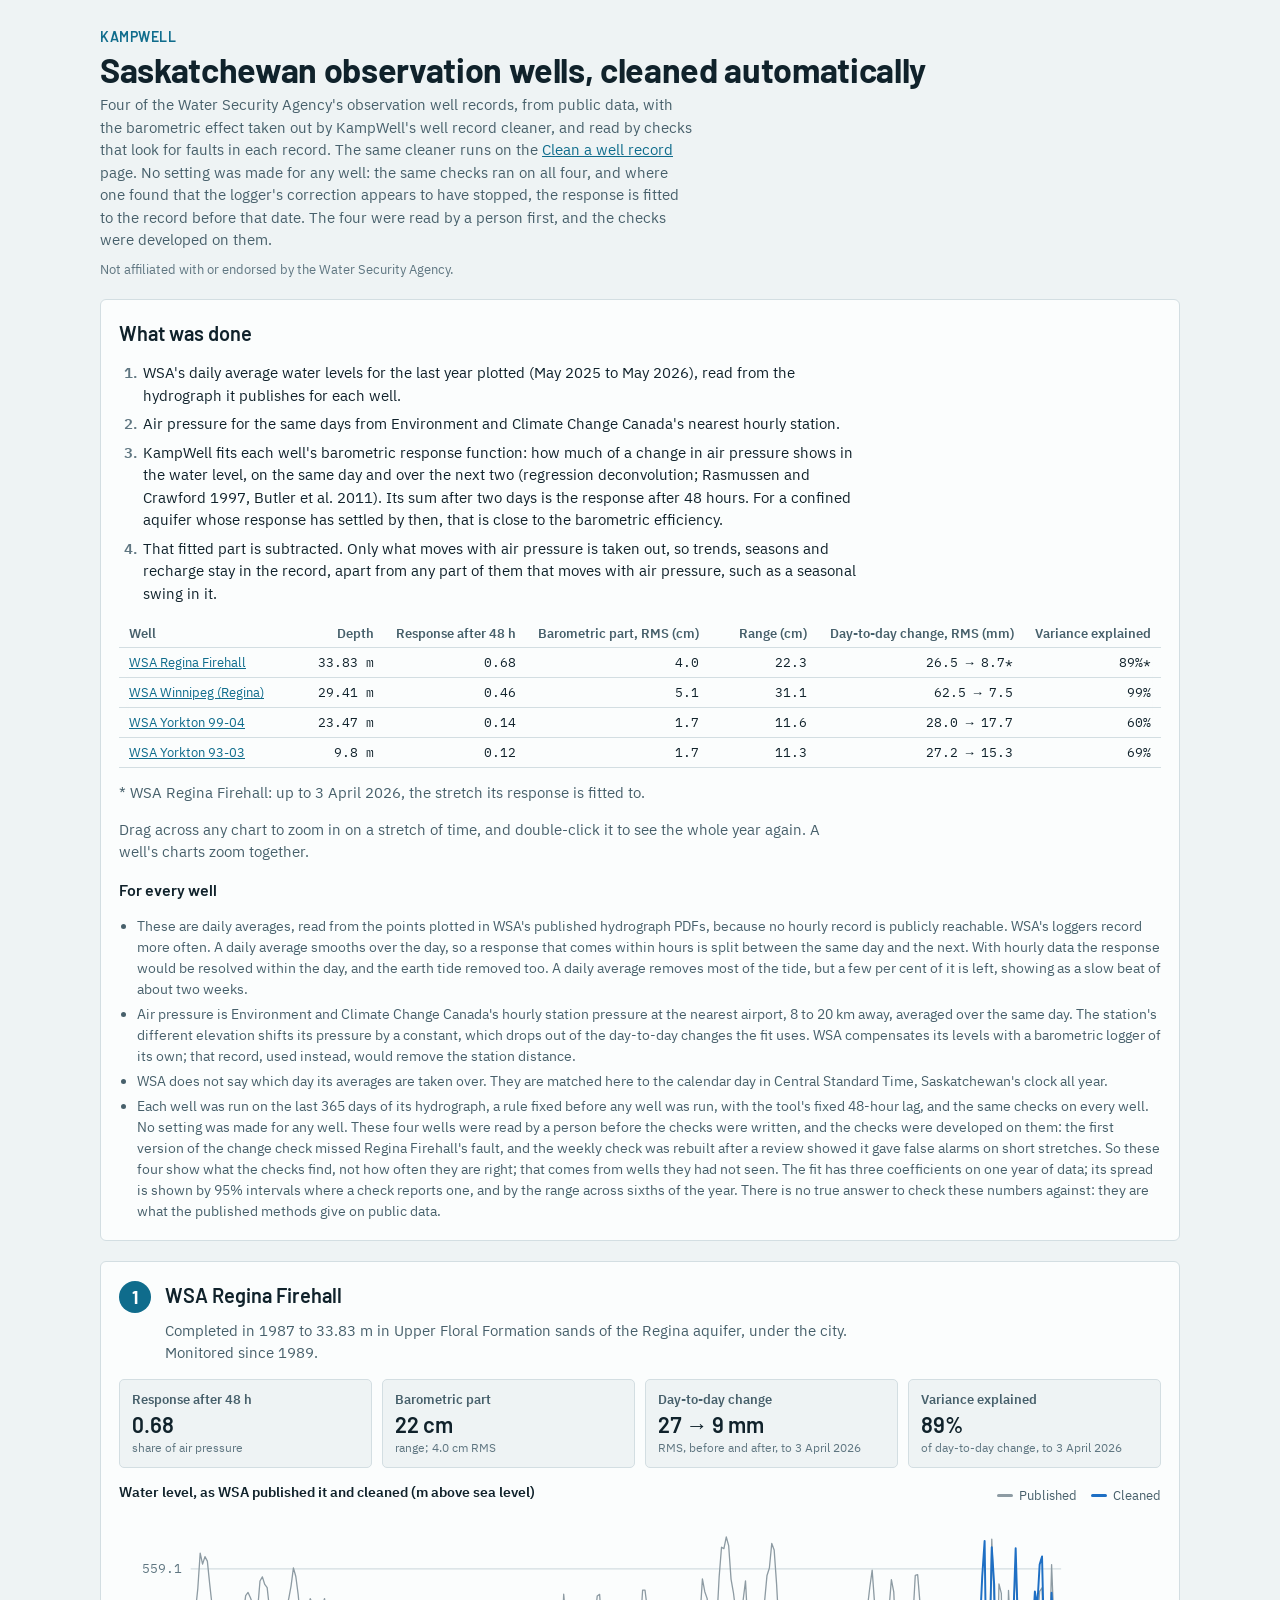
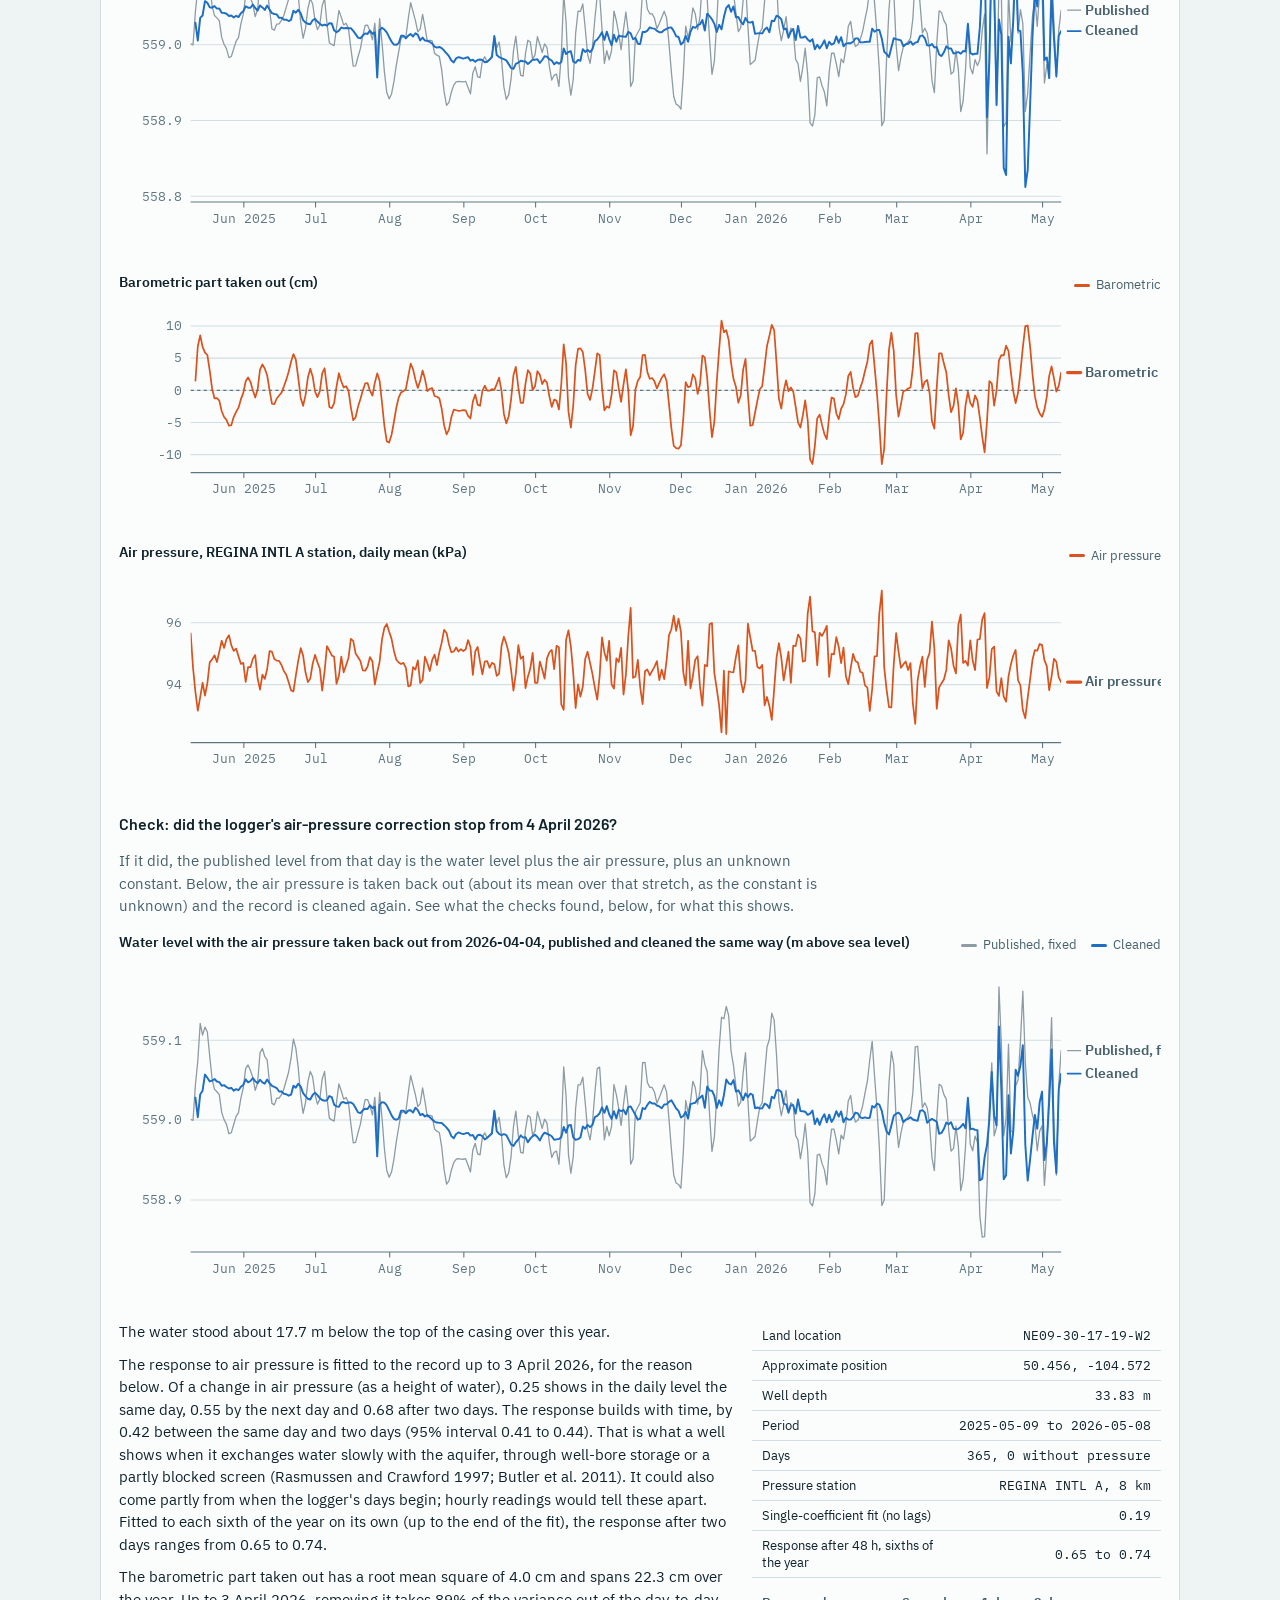
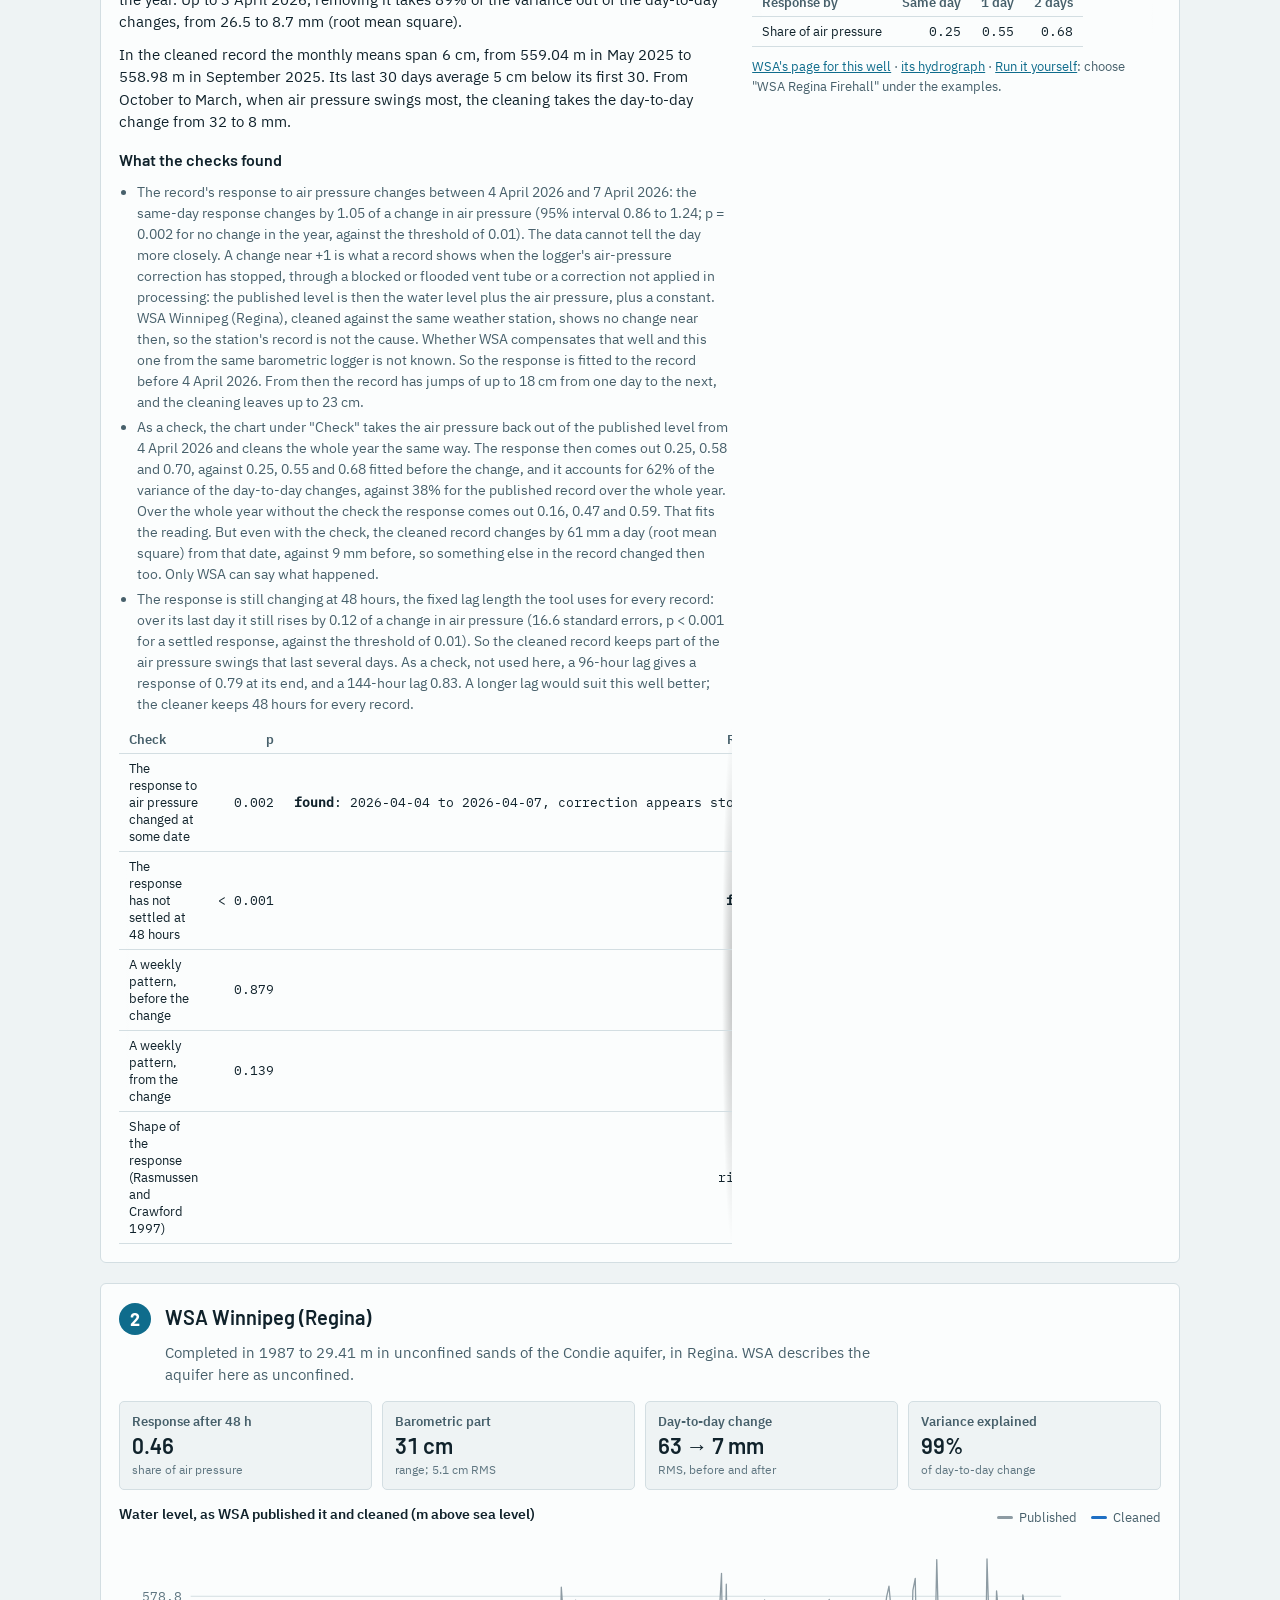
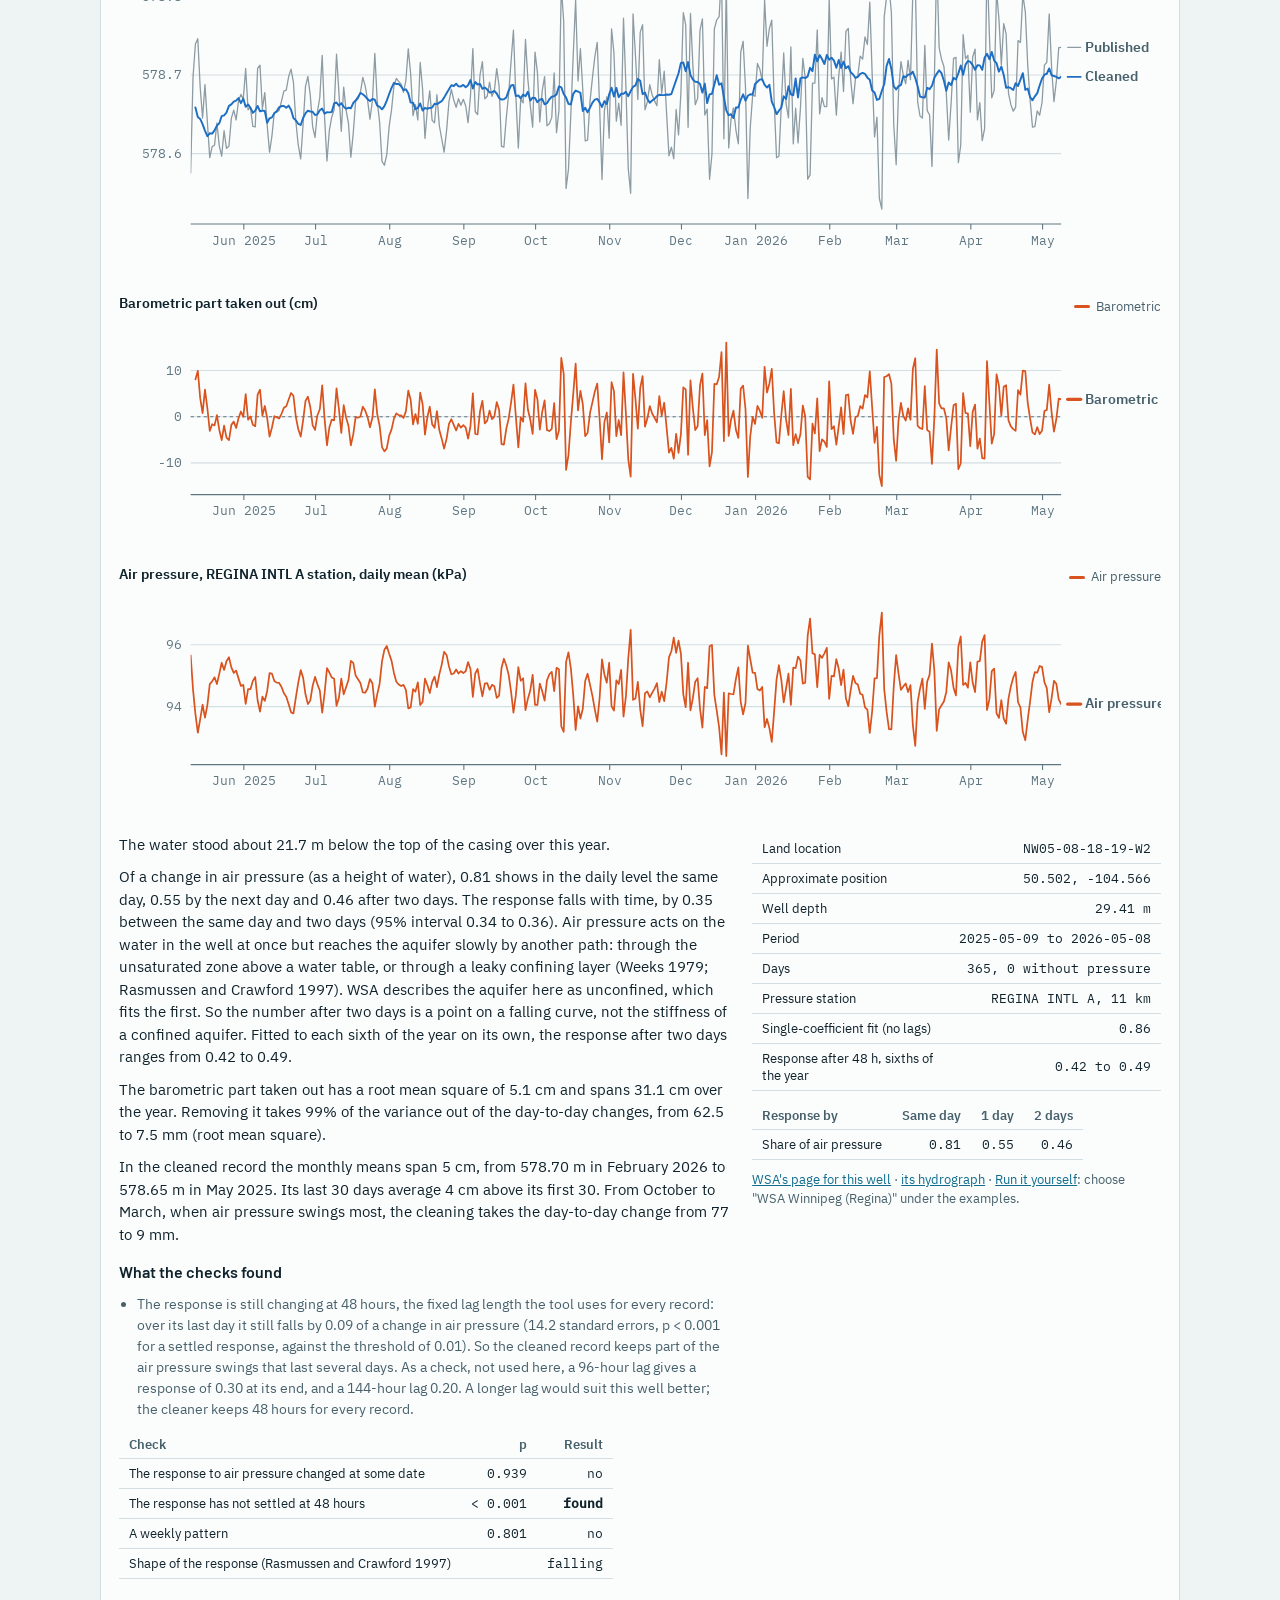
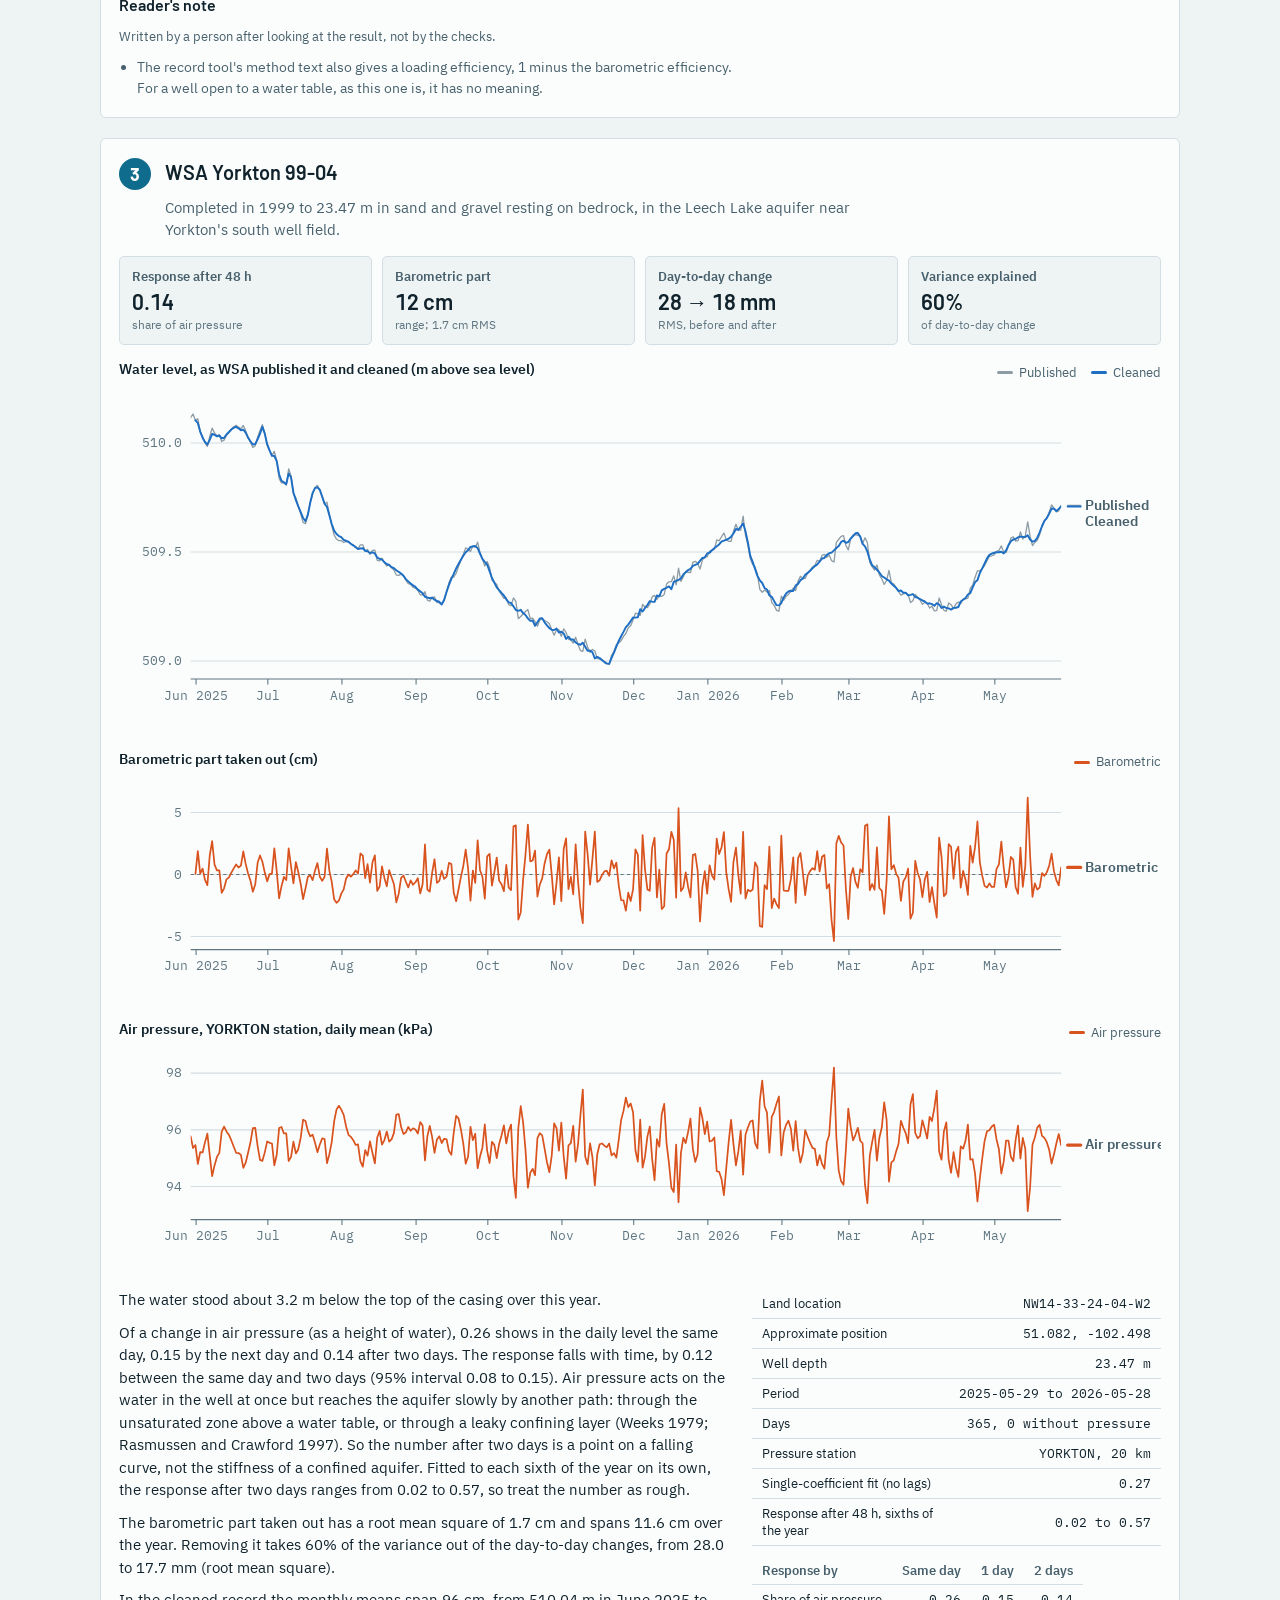
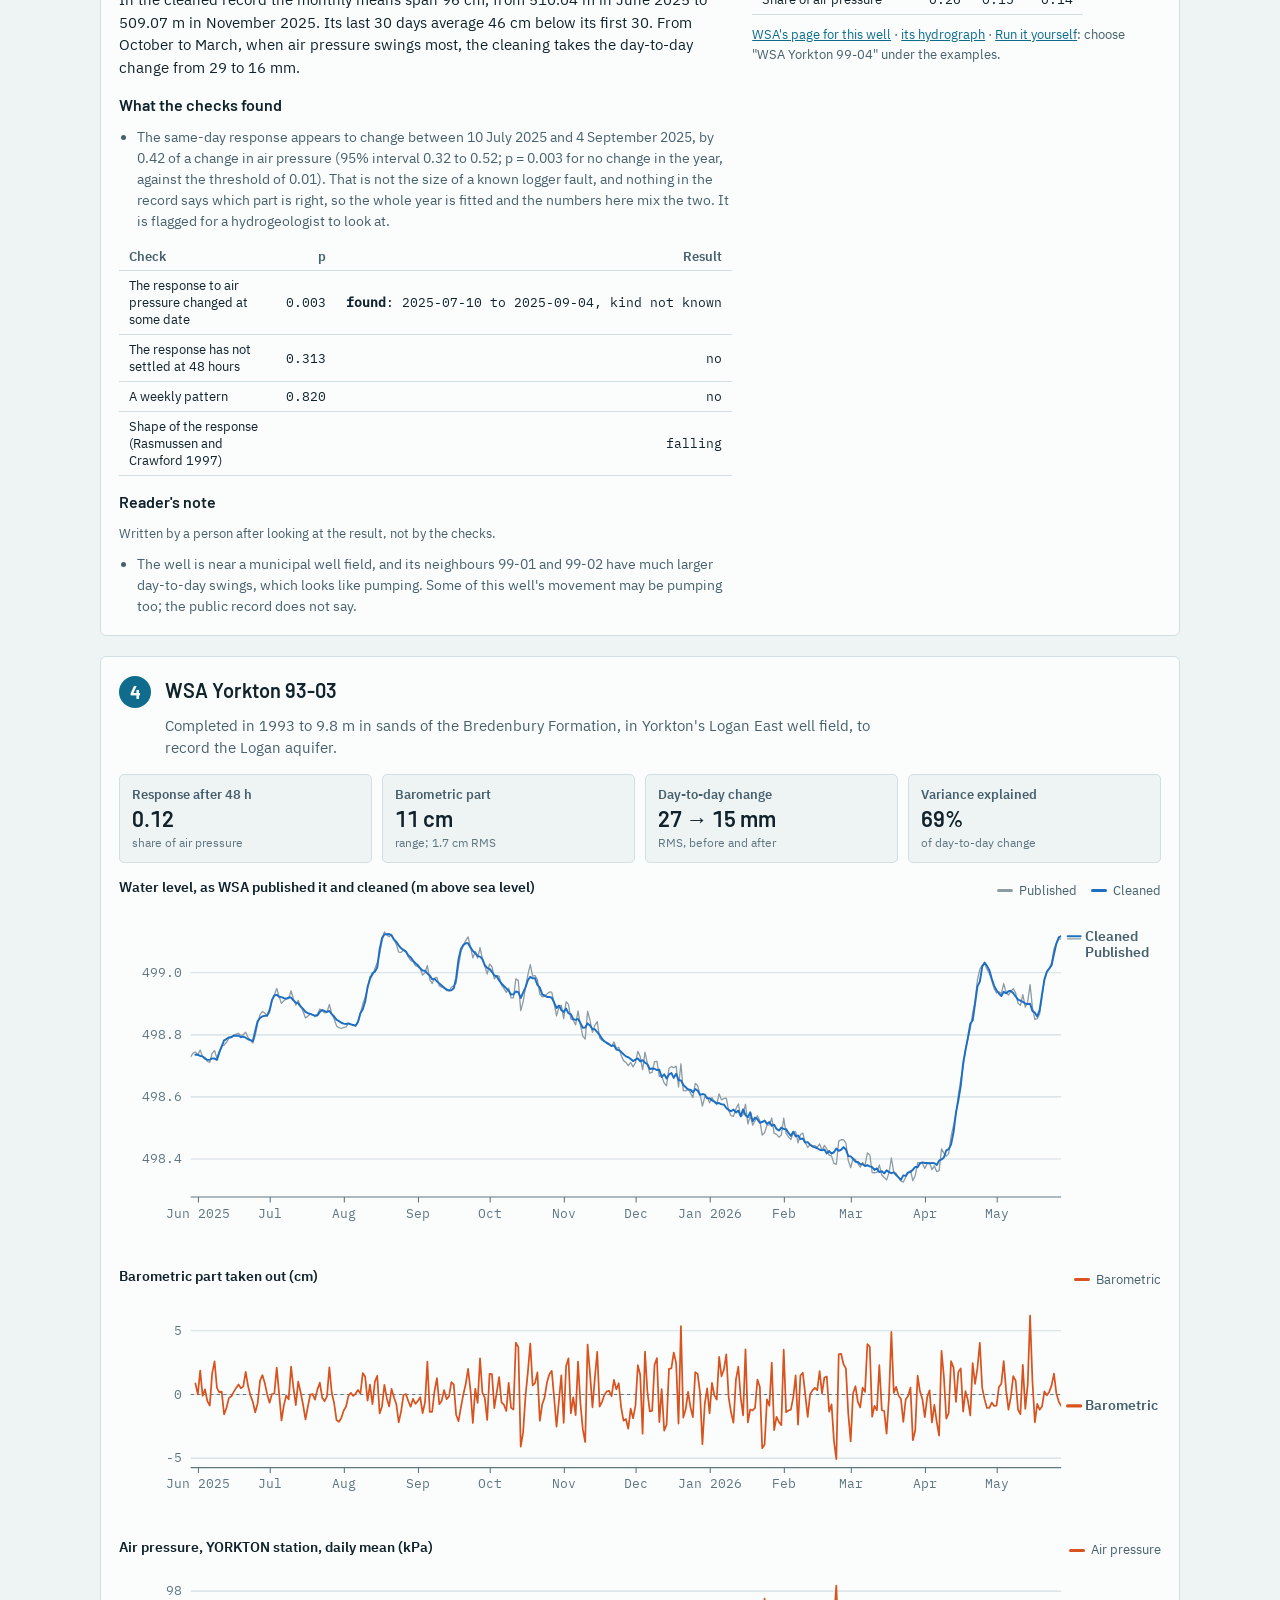
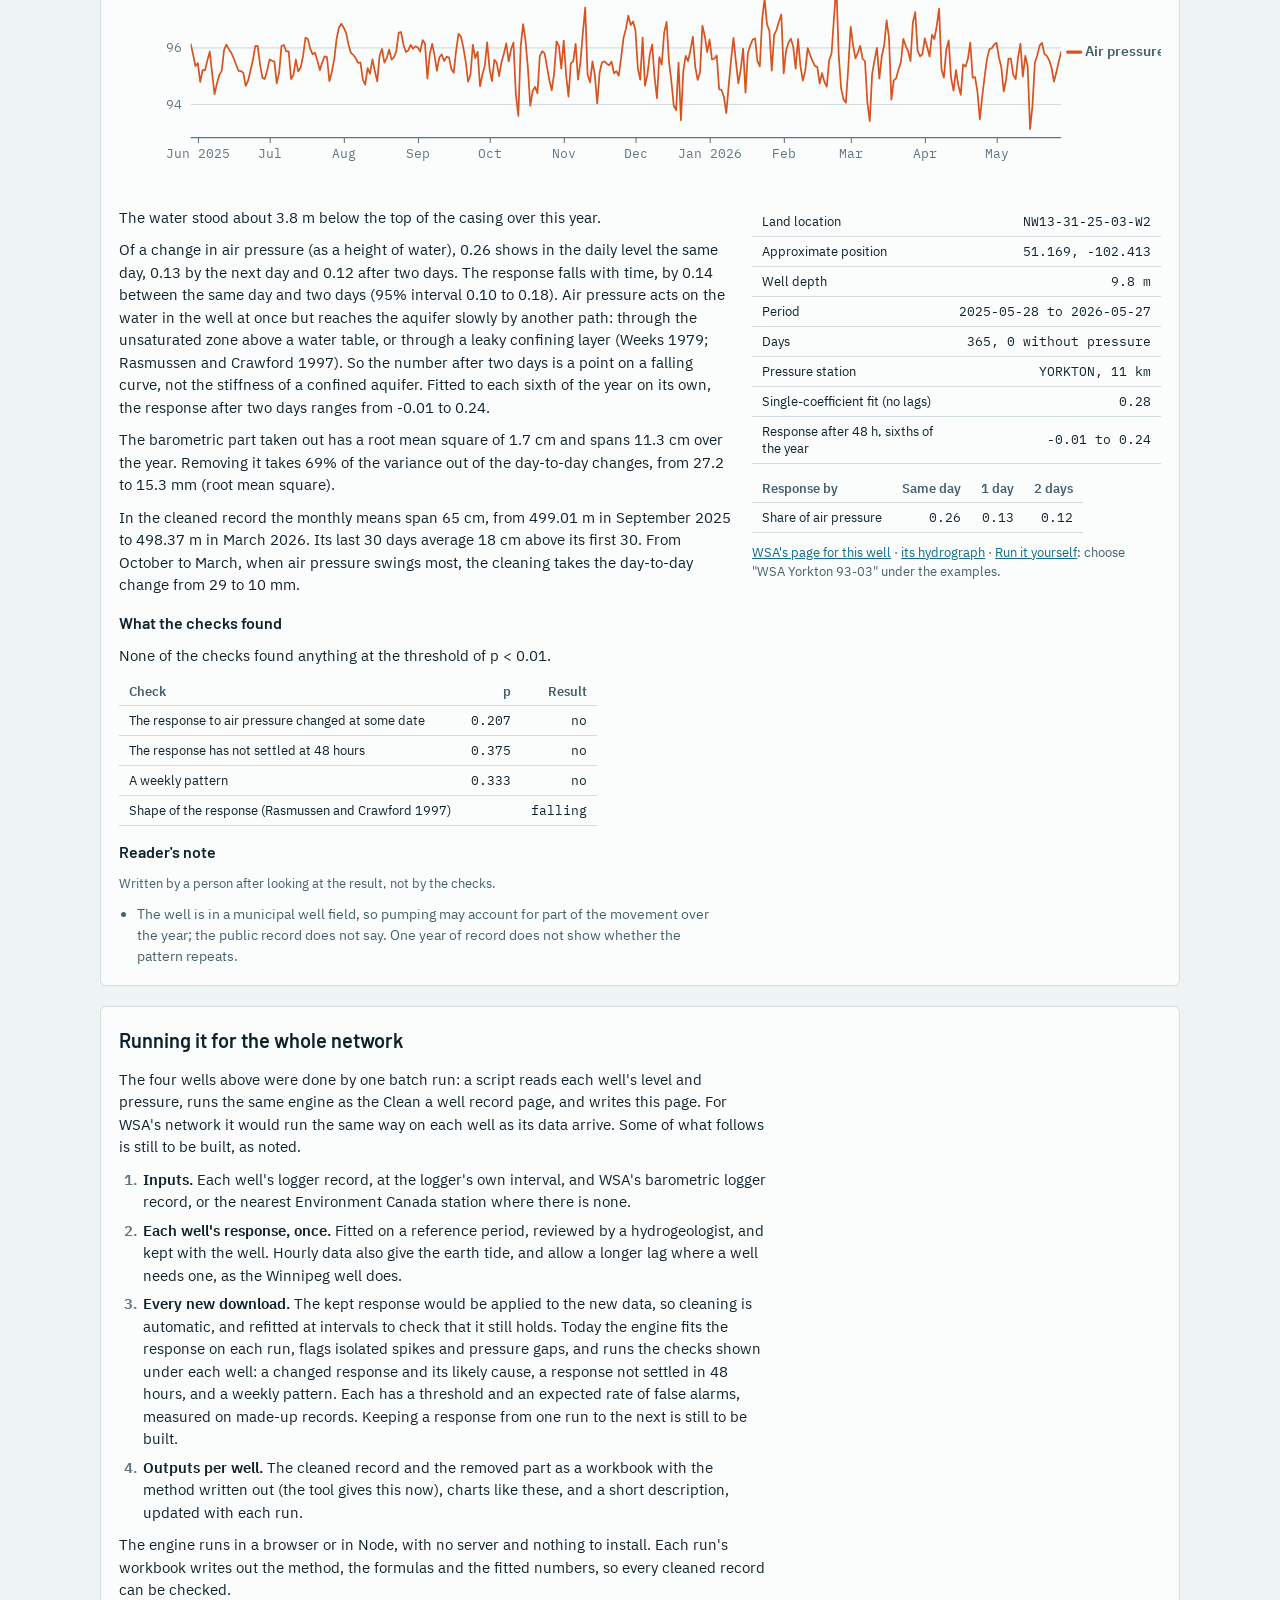
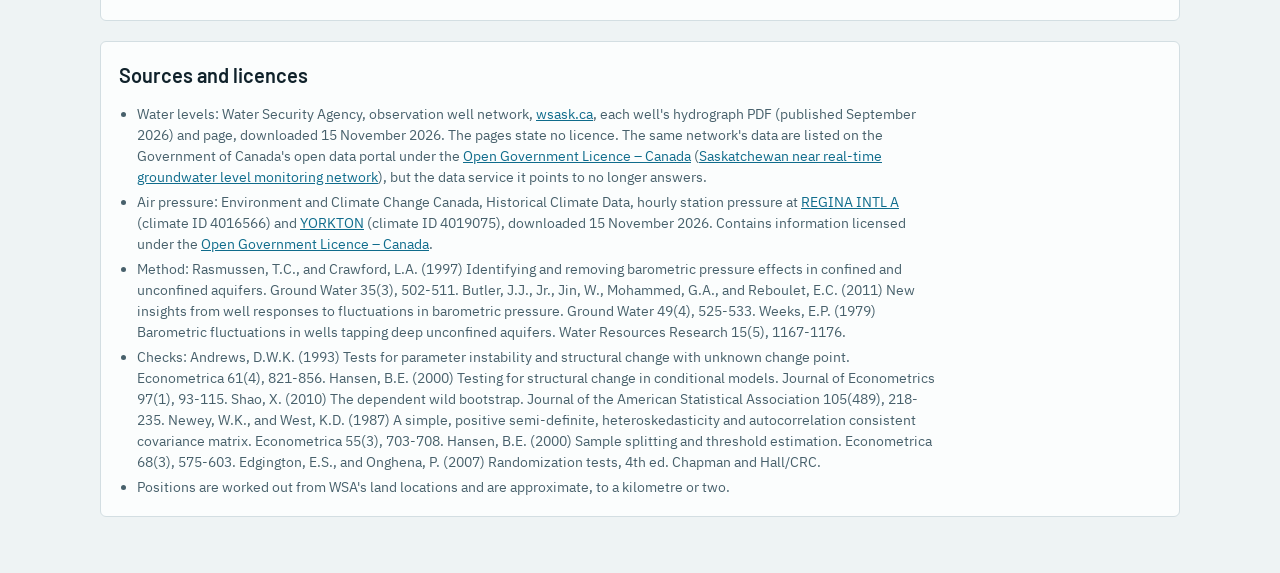
==== commit b21714c8: "Site built from a834875" ====
--- a/wsa/index.html
+++ b/wsa/index.html
@@ -33,8 +33,8 @@
     <thead><tr><th>Well</th><th>Depth</th><th>Response after 48 h</th><th>Barometric part, RMS (cm)</th><th>Range (cm)</th><th>Day-to-day change, RMS (mm)</th><th>Variance explained</th></tr></thead>
     <tbody>
 <tr><td><a href="#regina-firehall">WSA Regina Firehall</a></td><td>33.83 m</td><td>0.68</td><td>4.0</td><td>22.3</td><td>26.5 → 8.7*</td><td>89%*</td></tr>
-<tr><td><a href="#regina-winnipeg">WSA Winnipeg (Regina)</a></td><td>29.41 m</td><td>0.46</td><td>5.2</td><td>31.1</td><td>62.5 → 7.7</td><td>98%</td></tr>
-<tr><td><a href="#yorkton-99-04">WSA Yorkton 99-04</a></td><td>23.47 m</td><td>0.14</td><td>1.7</td><td>11.6</td><td>28.0 → 17.8</td><td>60%</td></tr>
+<tr><td><a href="#regina-winnipeg">WSA Winnipeg (Regina)</a></td><td>29.41 m</td><td>0.46</td><td>5.1</td><td>31.1</td><td>62.5 → 7.5</td><td>99%</td></tr>
+<tr><td><a href="#yorkton-99-04">WSA Yorkton 99-04</a></td><td>23.47 m</td><td>0.14</td><td>1.7</td><td>11.6</td><td>28.0 → 17.7</td><td>60%</td></tr>
 <tr><td><a href="#yorkton-93-03">WSA Yorkton 93-03</a></td><td>9.8 m</td><td>0.12</td><td>1.7</td><td>11.3</td><td>27.2 → 15.3</td><td>69%</td></tr>
     </tbody>
   </table></div>
@@ -53,18 +53,18 @@
   </div>
 </div>
 <div class="tiles"><div class="tile"><span class="tile-k">Response after 48 h</span><span class="tile-v">0.68</span><span class="tile-s">share of air pressure</span></div><div class="tile"><span class="tile-k">Barometric part</span><span class="tile-v">22 cm</span><span class="tile-s">range; 4.0 cm RMS</span></div><div class="tile"><span class="tile-k">Day-to-day change</span><span class="tile-v">27 → 9 mm</span><span class="tile-s">RMS, before and after, to 3 April 2026</span></div><div class="tile"><span class="tile-k">Variance explained</span><span class="tile-v">89%</span><span class="tile-s">of day-to-day change, to 3 April 2026</span></div></div>
-<figure class="wsa-figure" data-chart='{&quot;id&quot;:&quot;regina-firehall-a&quot;,&quot;title&quot;:&quot;Water level, as WSA published it and cleaned (m above sea level)&quot;,&quot;unit&quot;:&quot;m&quot;,&quot;height&quot;:300,&quot;zero&quot;:false,&quot;t0&quot;:1746813600000,&quot;n&quot;:365,&quot;dec&quot;:3,&quot;series&quot;:[{&quot;label&quot;:&quot;Published&quot;,&quot;cls&quot;:&quot;s-raw&quot;,&quot;v&quot;:[559.001,558.9998,559.0439,559.0741,559.1209,559.1063,559.1162,559.1103,559.0797,559.0511,559.0385,559.0355,559.0318,559.0097,559.0006,558.9949,558.9829,558.9845,558.9949,559.0047,559.0094,559.0276,559.0403,559.0648,559.069,559.0619,559.0532,559.0372,559.0465,559.0841,559.0896,559.0796,559.0753,559.0467,559.0209,559.0191,559.0273,559.0276,559.032,559.0389,559.0496,559.0602,559.0774,559.1013,559.09,559.066,559.0297,559.0085,559.0216,559.0475,559.0608,559.0541,559.0323,559.02,559.026,559.0515,559.061,559.0283,559.0025,559.0003,558.9989,559.0224,559.0452,559.0364,559.0262,559.0283,559.0216,558.9955,558.9717,558.9722,558.9841,558.9949,559.0117,559.0256,559.0257,559.0181,559.0064,559.0284,558.9831,559.0345,559.0031,558.9645,558.9369,558.9286,558.935,558.9513,558.9731,558.9911,559.0087,559.0105,559.0107,559.0343,559.0557,559.0437,559.0317,559.0169,559.0205,559.0402,559.0231,559.0041,559.0059,559.0051,558.9889,558.9862,558.9846,558.9667,558.9381,558.92,558.9239,558.9373,558.9467,558.9511,558.9517,558.9514,558.9511,558.9517,558.9436,558.9352,558.9628,558.971,558.9577,558.9565,558.9792,558.9841,558.9772,558.98,558.9856,559.0121,558.9961,559.0035,558.9814,558.9444,558.928,558.9338,558.9545,558.9916,559.0113,558.9807,558.9597,558.9587,558.9883,559.006,559.0036,558.9807,558.9869,559.0106,559.0003,558.9897,559.0012,558.9963,558.9716,558.9534,558.9598,558.9612,558.945,558.9871,559.0667,559.0296,558.9572,558.9336,558.9541,559.0148,559.0442,559.0441,559.0538,559.0224,558.9875,558.9753,558.9967,559.034,559.0644,559.0663,559.0207,558.9753,558.9922,558.9802,558.992,559.0445,559.032,559.0148,558.9934,559.0198,559.0431,559.017,558.945,558.9518,559.0103,559.0161,559.0217,559.0719,559.0721,559.047,559.0409,559.0408,559.0348,559.0212,559.0282,559.036,559.0442,559.0354,559.0015,558.9641,558.9313,558.9214,558.9196,558.9148,558.9598,559.0246,559.009,559.0231,559.0485,559.0408,559.0199,559.0368,559.0868,559.0699,559.0608,559.0071,558.961,558.9784,559.0297,559.0891,559.1287,559.1268,559.1421,559.1307,559.0863,559.0685,559.0418,559.0173,559.0224,559.0587,559.0843,559.0247,558.9739,558.9764,558.9795,558.9992,559.0167,559.0216,559.0575,559.0914,559.1012,559.1337,559.1251,559.081,559.0234,559.0055,559.0196,559.0371,559.0083,559.0218,559.0191,558.9806,558.9751,558.9517,558.9701,558.9954,558.9608,558.8969,558.8927,558.9076,558.9564,558.9575,558.9459,558.9378,558.9195,558.9636,558.9887,558.9888,558.9748,558.9578,558.9812,558.9763,558.9952,559.0244,559.0308,559.0081,558.9976,558.9999,559.0071,559.0177,559.0337,559.0487,559.0755,559.0985,559.0549,559.0156,558.9663,558.8932,558.9001,558.9823,559.0467,559.0859,559.0696,558.9998,558.9658,558.9838,558.9971,559.0003,559.0041,559.0086,559.0346,559.0915,559.0924,559.0542,559.0156,559.0217,559.0153,558.9947,558.9529,558.9369,559.0018,559.0448,559.0426,559.0318,559.0262,558.9876,558.9612,558.9646,558.9924,558.9675,558.9118,558.9258,558.9673,559.0257,558.9698,558.9616,558.9801,558.9724,558.9805,559.0186,559.0404,558.856,558.9939,559.1392,559.0561,558.92,559.0801,559.0678,558.8918,558.8975,559.0718,559.0039,559.0311,559.1074,559.0154,559.0462,559.0279,558.912,558.9359,558.9885,559.0378,559.0611,559.0241,559.0704,559.0751,558.9495,558.9733,558.9786,559.1058,559.0267,558.9568,559.0192,559.0456]},{&quot;label&quot;:&quot;Cleaned&quot;,&quot;cls&quot;:&quot;s-clean&quot;,&quot;v&quot;:[null,null,559.0291,559.0057,559.0355,559.0387,559.0576,559.0554,559.0495,559.049,559.0511,559.0477,559.0477,559.0422,559.0421,559.0409,559.0379,559.0386,559.036,559.0382,559.0364,559.0415,559.0359,559.0409,559.0449,559.0487,559.053,559.0484,559.0453,559.0519,559.0493,559.046,559.0519,559.0464,559.0419,559.0407,559.0401,559.0356,559.0356,559.0332,559.033,559.0314,559.033,559.0449,559.0424,559.046,559.0414,559.0325,559.0295,559.0276,559.0273,559.0324,559.0342,559.0305,559.0276,559.0254,559.0266,559.0251,559.0285,559.0281,559.0189,559.0165,559.0187,559.0227,559.0216,559.022,559.022,559.0219,559.0182,559.0139,559.0094,559.0084,559.0122,559.015,559.0144,559.0187,559.0144,559.0166,558.9568,559.0197,559.0224,559.0199,559.0162,559.0099,559.0042,559.0002,558.9999,559.002,559.0119,559.012,559.0085,559.0122,559.0142,559.0108,559.0152,559.0131,559.0058,559.0095,559.0056,559.0054,559.0037,559.0017,558.9978,558.9962,558.9971,558.9956,558.9924,558.9884,558.9849,558.9791,558.9768,558.9821,558.9836,558.9829,558.9817,558.9828,558.9834,558.9791,558.9803,558.9776,558.9798,558.9805,558.98,558.9769,558.9777,558.9806,558.9839,559.0114,558.9864,558.9837,558.9821,558.981,558.9794,558.9745,558.9692,558.9683,558.9747,558.9763,558.979,558.9782,558.978,558.9747,558.9774,558.9803,558.9803,558.9808,558.976,558.98,558.9848,558.9843,558.9809,558.9791,558.9743,558.977,558.9748,558.9773,558.9953,558.9879,558.9904,558.9916,558.9778,558.9762,558.9799,558.9789,558.9943,558.9906,558.9932,558.9903,558.9943,559.0046,559.0071,559.0113,559.0165,559.0064,559.0172,559.0075,558.9993,559.0133,559.0041,559.0119,559.0112,559.0111,559.0105,559.017,559.015,559.0072,559.0091,559.0014,559.0011,559.017,559.0168,559.0188,559.0231,559.0217,559.0213,559.0183,559.0166,559.0165,559.0194,559.0211,559.0226,559.0228,559.0178,559.0113,559.0102,559.0003,559.0033,559.0118,559.004,559.0171,559.0237,559.0222,559.0255,559.0272,559.0328,559.0188,559.0411,559.0377,559.0336,559.0276,559.0169,559.0264,559.0205,559.0365,559.0489,559.0524,559.0435,559.0506,559.0364,559.0366,559.0305,559.0269,559.0355,559.0299,559.0291,559.0304,559.0145,559.0149,559.0152,559.0151,559.0202,559.0226,559.0166,559.0319,559.0314,559.0384,559.0367,559.0338,559.0204,559.0215,559.0097,559.0173,559.0209,559.0061,559.0249,559.0095,559.0095,559.011,559.007,559.0042,559.0073,558.994,559,558.9952,558.9997,559.0058,558.9953,559.0039,559.0001,559.0017,559.0109,559.0026,559.0099,558.9979,559.0015,559.0022,559.0022,559.004,559.0084,559.0084,559.0034,559.0032,559.0039,559.0042,559.0042,559.0213,559.0172,559.0195,559.0195,559.0078,558.9908,558.9878,558.984,558.9963,559.0086,559.0074,559.0067,559.0057,558.9982,559.0005,559.0014,559.0043,559.0002,559.003,559.0036,559.0115,559.0125,559.0086,558.9992,558.9989,559.0011,558.9963,558.9971,558.9873,558.9851,558.9903,558.998,558.9952,558.9953,558.9883,558.9893,558.9903,558.9882,558.9917,558.9911,559.0278,558.9892,558.9873,558.9881,558.9882,559.0229,559.0902,559.1369,558.9044,558.9798,559.1286,559.0798,558.9205,559.0336,559.0133,558.8376,558.8281,559.0107,558.9756,559.0326,559.1273,559.0192,559.0179,558.9615,558.8123,558.8351,558.9198,559.0118,559.0702,559.0506,559.1059,559.1164,558.9799,558.9831,558.9561,559.0686,559.0081,558.9587,559.0123,559.0181]}]}'>
+<figure class="wsa-figure" data-chart='{&quot;id&quot;:&quot;regina-firehall-a&quot;,&quot;title&quot;:&quot;Water level, as WSA published it and cleaned (m above sea level)&quot;,&quot;unit&quot;:&quot;m&quot;,&quot;height&quot;:300,&quot;zero&quot;:false,&quot;t0&quot;:1746813600000,&quot;n&quot;:365,&quot;dec&quot;:3,&quot;series&quot;:[{&quot;label&quot;:&quot;Published&quot;,&quot;cls&quot;:&quot;s-raw&quot;,&quot;v&quot;:[559.001,558.9998,559.0439,559.0741,559.1209,559.1063,559.1162,559.1103,559.0797,559.0511,559.0385,559.0355,559.0318,559.0097,559.0006,558.9949,558.9829,558.9845,558.9949,559.0047,559.0094,559.0276,559.0403,559.0648,559.069,559.0619,559.0532,559.0372,559.0465,559.0841,559.0896,559.0796,559.0753,559.0467,559.0209,559.0191,559.0273,559.0276,559.032,559.0389,559.0496,559.0602,559.0774,559.1013,559.09,559.066,559.0297,559.0085,559.0216,559.0475,559.0608,559.0541,559.0323,559.02,559.026,559.0515,559.061,559.0283,559.0025,559.0003,558.9989,559.0224,559.0452,559.0364,559.0262,559.0283,559.0216,558.9955,558.9717,558.9722,558.9841,558.9949,559.0117,559.0256,559.0257,559.0181,559.0064,559.0284,558.9831,559.0345,559.0031,558.9645,558.9369,558.9286,558.935,558.9513,558.9731,558.9911,559.0087,559.0105,559.0107,559.0343,559.0557,559.0437,559.0317,559.0169,559.0205,559.0402,559.0231,559.0041,559.0059,559.0051,558.9889,558.9862,558.9846,558.9667,558.9381,558.92,558.9239,558.9373,558.9467,558.9511,558.9517,558.9514,558.9511,558.9517,558.9436,558.9352,558.9628,558.971,558.9577,558.9565,558.9792,558.9841,558.9772,558.98,558.9856,559.0121,558.9961,559.0035,558.9814,558.9444,558.928,558.9338,558.9545,558.9916,559.0113,558.9807,558.9597,558.9587,558.9883,559.006,559.0036,558.9807,558.9869,559.0106,559.0003,558.9897,559.0012,558.9963,558.9716,558.9534,558.9598,558.9612,558.945,558.9871,559.0667,559.0296,558.9572,558.9336,558.9541,559.0148,559.0442,559.0441,559.0538,559.0224,558.9875,558.9753,558.9967,559.034,559.0644,559.0663,559.0207,558.9753,558.9922,558.9802,558.992,559.0445,559.032,559.0148,558.9934,559.0198,559.0431,559.017,558.945,558.9518,559.0103,559.0161,559.0217,559.0719,559.0721,559.047,559.0409,559.0408,559.0348,559.0212,559.0282,559.036,559.0442,559.0354,559.0015,558.9641,558.9313,558.9214,558.9196,558.9148,558.9598,559.0246,559.009,559.0231,559.0485,559.0408,559.0199,559.0368,559.0868,559.0699,559.0608,559.0071,558.961,558.9784,559.0297,559.0891,559.1287,559.1268,559.1421,559.1307,559.0863,559.0685,559.0418,559.0173,559.0224,559.0587,559.0843,559.0247,558.9739,558.9764,558.9795,558.9992,559.0167,559.0216,559.0575,559.0914,559.1012,559.1337,559.1251,559.081,559.0234,559.0055,559.0196,559.0371,559.0083,559.0218,559.0191,558.9806,558.9751,558.9517,558.9701,558.9954,558.9608,558.8969,558.8927,558.9076,558.9564,558.9575,558.9459,558.9378,558.9195,558.9636,558.9887,558.9888,558.9748,558.9578,558.9812,558.9763,558.9952,559.0244,559.0308,559.0081,558.9976,558.9999,559.0071,559.0177,559.0337,559.0487,559.0755,559.0985,559.0549,559.0156,558.9663,558.8932,558.9001,558.9823,559.0467,559.0859,559.0696,558.9998,558.9658,558.9838,558.9971,559.0003,559.0041,559.0086,559.0346,559.0915,559.0924,559.0542,559.0156,559.0217,559.0153,558.9947,558.9529,558.9369,559.0018,559.0448,559.0426,559.0318,559.0262,558.9876,558.9612,558.9646,558.9924,558.9675,558.9118,558.9258,558.9673,559.0257,558.9698,558.9616,558.9801,558.9724,558.9805,559.0186,559.0404,558.856,558.9939,559.1392,559.0561,558.92,559.0801,559.0678,558.8918,558.8975,559.0718,559.0039,559.0311,559.1074,559.0154,559.0462,559.0279,558.912,558.9359,558.9885,559.0378,559.0611,559.0241,559.0704,559.0751,558.9495,558.9733,558.9786,559.1058,559.0267,558.9568,559.0192,559.0456]},{&quot;label&quot;:&quot;Cleaned&quot;,&quot;cls&quot;:&quot;s-clean&quot;,&quot;v&quot;:[null,null,559.029,559.0055,559.0354,559.0386,559.0575,559.0553,559.0494,559.0489,559.051,559.0476,559.0477,559.0422,559.042,559.0409,559.0379,559.0386,559.036,559.0382,559.0364,559.0414,559.0442,559.0507,559.0489,559.0487,559.0529,559.0484,559.0452,559.0518,559.0492,559.0459,559.0518,559.0463,559.0418,559.0406,559.04,559.0355,559.0356,559.0331,559.033,559.0313,559.0329,559.0448,559.0423,559.046,559.0413,559.0325,559.0294,559.0275,559.0272,559.0323,559.0341,559.0305,559.0275,559.0253,559.0265,559.0251,559.0284,559.0281,559.0189,559.0164,559.0186,559.0227,559.0216,559.022,559.0219,559.0219,559.0182,559.0139,559.0094,559.0083,559.0121,559.0149,559.0143,559.0187,559.0144,559.0165,558.9567,559.0196,559.0224,559.0199,559.0162,559.0099,559.0042,559.0002,558.9998,559.0019,559.0119,559.012,559.0084,559.0121,559.0141,559.0108,559.0151,559.013,559.0057,559.0094,559.0055,559.0054,559.0037,559.0016,558.9977,558.9962,558.997,558.9955,558.9924,558.9884,558.9849,558.9791,558.9767,558.982,558.9836,558.9828,558.9817,558.9828,558.9834,558.979,558.9802,558.9775,558.9798,558.9805,558.98,558.9769,558.9776,558.9805,558.9838,559.0114,558.9863,558.9837,558.9821,558.981,558.9794,558.9745,558.9691,558.9682,558.9747,558.9763,558.9789,558.9781,558.9779,558.9746,558.9773,558.9803,558.9803,558.9807,558.9759,558.9799,558.9847,558.9843,558.9809,558.9791,558.9742,558.977,558.9748,558.9772,558.9952,558.9878,558.9904,558.9915,558.9777,558.9761,558.9798,558.9788,558.9942,558.9905,558.9932,558.9903,558.9942,559.0045,559.0069,559.0112,559.0165,559.0064,559.0172,559.0075,558.9993,559.0133,559.004,559.0119,559.0111,559.011,559.0104,559.0169,559.015,559.0072,559.0091,559.0013,559.001,559.0169,559.0167,559.0187,559.023,559.0216,559.0212,559.0183,559.0165,559.0165,559.0194,559.021,559.0226,559.0228,559.0179,559.0113,559.0103,559.0003,559.0033,559.0117,559.004,559.0169,559.0236,559.0222,559.0255,559.0271,559.0327,559.0187,559.041,559.0377,559.0336,559.0276,559.0168,559.0263,559.0203,559.0364,559.0487,559.0523,559.0434,559.0505,559.0363,559.0366,559.0304,559.0268,559.0354,559.0299,559.0291,559.0304,559.0144,559.0149,559.0151,559.015,559.0201,559.0225,559.0164,559.0317,559.0312,559.0383,559.0367,559.0337,559.0203,559.0214,559.0097,559.0172,559.0209,559.0061,559.0249,559.0095,559.0095,559.0109,559.007,559.0043,559.0073,558.994,559,558.9952,558.9997,559.0058,558.9953,559.0039,559.0001,559.0016,559.0109,559.0025,559.0099,558.9979,559.0015,559.0021,559.0021,559.004,559.0084,559.0083,559.0033,559.0031,559.0037,559.004,559.004,559.0211,559.0171,559.0194,559.0196,559.0079,558.9908,558.9878,558.9838,558.9962,559.0085,559.0074,559.0066,559.0057,558.9982,559.0005,559.0013,559.0043,559.0001,559.0028,559.0035,559.0114,559.0124,559.0085,558.9992,558.9988,559.0011,558.9963,558.9969,558.9872,558.985,558.9901,558.9979,558.9951,558.9952,558.9883,558.9892,558.9903,558.9882,558.9916,558.9911,559.0277,558.9892,558.9872,558.9881,558.9882,559.0229,559.0902,559.137,558.9043,558.9797,559.1285,559.0798,558.9204,559.0335,559.0132,558.8375,558.828,559.0106,558.9755,559.0325,559.1273,559.0191,559.0178,558.9614,558.8122,558.8349,558.9197,559.0117,559.0702,559.0505,559.1059,559.1163,558.9798,558.9831,558.956,559.0685,559.008,558.9587,559.0122,559.018]}]}'>
 <figcaption class="chart-head"><span class="chart-title">Water level, as WSA published it and cleaned (m above sea level)</span><span class="legend"><span class="key"><span class="swatch-box s-raw"></span>Published</span><span class="key"><span class="swatch-box s-clean"></span>Cleaned</span></span></figcaption>
 <div class="chart-scroll"><div class="plot-box">
 <svg class="wsa-chart" viewBox="0 0 960 300" role="img" aria-labelledby="regina-firehall-a-t">
 <title id="regina-firehall-a-t">Water level, as WSA published it and cleaned (m above sea level)</title>
 <clipPath id="regina-firehall-a-clip"><rect x="66" y="0" width="802" height="300"/></clipPath>
-<line class="grid" x1="66" x2="868" y1="264.8" y2="264.8"/>
-<text class="tick" x="58" y="268.8" text-anchor="end">558.8</text>
+<line class="grid" x1="66" x2="868" y1="264.7" y2="264.7"/>
+<text class="tick" x="58" y="268.7" text-anchor="end">558.8</text>
 <line class="grid" x1="66" x2="868" y1="194.9" y2="194.9"/>
 <text class="tick" x="58" y="198.9" text-anchor="end">558.9</text>
-<line class="grid" x1="66" x2="868" y1="125.1" y2="125.1"/>
-<text class="tick" x="58" y="129.1" text-anchor="end">559.0</text>
+<line class="grid" x1="66" x2="868" y1="125.0" y2="125.0"/>
+<text class="tick" x="58" y="129.0" text-anchor="end">559.0</text>
 <line class="grid" x1="66" x2="868" y1="55.2" y2="55.2"/>
 <text class="tick" x="58" y="59.2" text-anchor="end">559.1</text>
 <line class="mtick" x1="115.0" x2="115.0" y1="270" y2="275"/>
@@ -92,18 +92,18 @@
 <line class="mtick" x1="850.9" x2="850.9" y1="270" y2="275"/>
 <text class="tick" x="850.9" y="289" text-anchor="middle">May</text>
 <line class="axis" x1="66" x2="868" y1="270" y2="270"/>
-<path class="line s-raw" clip-path="url(#regina-firehall-a-clip)" d="M66.0 124.4L68.2 125.2L70.4 94.4L72.6 73.3L74.8 40.6L77.0 50.8L79.2 43.9L81.4 48.0L83.6 69.4L85.8 89.4L88.0 98.2L90.2 100.3L92.4 102.9L94.6 118.3L96.8 124.7L99.0 128.6L101.3 137.0L103.5 135.9L105.7 128.6L107.9 121.8L110.1 118.5L112.3 105.8L114.5 96.9L116.7 79.8L118.9 76.9L121.1 81.8L123.3 87.9L125.5 99.1L127.7 92.6L129.9 66.3L132.1 62.5L134.3 69.5L136.5 72.5L138.7 92.5L140.9 110.5L143.1 111.7L145.3 106.0L147.5 105.8L149.7 102.7L151.9 97.9L154.1 90.4L156.3 83.0L158.5 71.0L160.7 54.3L162.9 62.2L165.1 79.0L167.4 104.3L169.6 119.1L171.8 110.0L174.0 91.9L176.2 82.6L178.4 87.3L180.6 102.5L182.8 111.1L185.0 106.9L187.2 89.1L189.4 82.5L191.6 105.3L193.8 123.3L196.0 124.9L198.2 125.8L200.4 109.4L202.6 93.5L204.8 99.7L207.0 106.8L209.2 105.3L211.4 110.0L213.6 128.2L215.8 144.8L218.0 144.5L220.2 136.2L222.4 128.6L224.6 116.9L226.8 107.2L229.0 107.1L231.2 112.4L233.5 120.6L235.7 105.2L237.9 136.9L240.1 101.0L242.3 122.9L244.5 149.9L246.7 169.1L248.9 174.9L251.1 170.5L253.3 159.1L255.5 143.9L257.7 131.3L259.9 119.0L262.1 117.7L264.3 117.6L266.5 101.1L268.7 86.2L270.9 94.6L273.1 102.9L275.3 113.3L277.5 110.8L279.7 97.0L281.9 108.9L284.1 122.2L286.3 121.0L288.5 121.5L290.7 132.8L292.9 134.7L295.1 135.8L297.3 148.3L299.5 168.3L301.8 181.0L304.0 178.2L306.2 168.9L308.4 162.3L310.6 159.2L312.8 158.8L315.0 159.0L317.2 159.2L319.4 158.8L321.6 164.5L323.8 170.3L326.0 151.1L328.2 145.3L330.4 154.6L332.6 155.5L334.8 139.6L337.0 136.2L339.2 141.0L341.4 139.0L343.6 135.1L345.8 116.6L348.0 127.8L350.2 122.6L352.4 138.1L354.6 163.9L356.8 175.4L359.0 171.3L361.2 156.9L363.4 130.9L365.6 117.2L367.9 138.6L370.1 153.2L372.3 153.9L374.5 133.2L376.7 120.9L378.9 122.6L381.1 138.6L383.3 134.2L385.5 117.7L387.7 124.9L389.9 132.3L392.1 124.2L394.3 127.7L396.5 144.9L398.7 157.6L400.9 153.2L403.1 152.2L405.3 163.5L407.5 134.1L409.7 78.5L411.9 104.4L414.1 155.0L416.3 171.5L418.5 157.1L420.7 114.7L422.9 94.2L425.1 94.3L427.3 87.5L429.5 109.4L431.7 133.8L434.0 142.3L436.2 127.4L438.4 101.3L440.6 80.1L442.8 78.8L445.0 110.6L447.2 142.3L449.4 130.5L451.6 138.9L453.8 130.7L456.0 94.0L458.2 102.7L460.4 114.7L462.6 129.7L464.8 111.2L467.0 95.0L469.2 113.2L471.4 163.5L473.6 158.7L475.8 117.9L478.0 113.8L480.2 109.9L482.4 74.9L484.6 74.7L486.8 92.2L489.0 96.5L491.2 96.6L493.4 100.8L495.6 110.3L497.8 105.4L500.0 99.9L502.3 94.2L504.5 100.3L506.7 124.0L508.9 150.2L511.1 173.1L513.3 180.0L515.5 181.2L517.7 184.6L519.9 153.2L522.1 107.9L524.3 118.8L526.5 108.9L528.7 91.2L530.9 96.6L533.1 111.2L535.3 99.4L537.5 64.4L539.7 76.3L541.9 82.6L544.1 120.1L546.3 152.3L548.5 140.2L550.7 104.3L552.9 62.8L555.1 35.2L557.3 36.5L559.5 25.8L561.7 33.8L563.9 64.8L566.1 77.2L568.4 95.9L570.6 113.0L572.8 109.4L575.0 84.1L577.2 66.2L579.4 107.8L581.6 143.3L583.8 141.6L586.0 139.4L588.2 125.6L590.4 113.4L592.6 110.0L594.8 84.9L597.0 61.2L599.2 54.4L601.4 31.7L603.6 37.7L605.8 68.5L608.0 108.7L610.2 121.2L612.4 111.4L614.6 99.2L616.8 119.3L619.0 109.8L621.2 111.7L623.4 138.6L625.6 142.5L627.8 158.8L630.0 146.0L632.2 128.3L634.5 152.5L636.7 197.1L638.9 200.0L641.1 189.6L643.3 155.5L645.5 154.8L647.7 162.9L649.9 168.5L652.1 181.3L654.3 150.5L656.5 133.0L658.7 132.9L660.9 142.7L663.1 154.6L665.3 138.2L667.5 141.6L669.7 128.4L671.9 108.0L674.1 103.6L676.3 119.4L678.5 126.8L680.7 125.1L682.9 120.1L685.1 112.7L687.3 101.5L689.5 91.1L691.7 72.3L693.9 56.3L696.1 86.7L698.3 114.2L700.5 148.6L702.8 199.7L705.0 194.9L707.2 137.4L709.4 92.5L711.6 65.1L713.8 76.5L716.0 125.2L718.2 149.0L720.4 136.4L722.6 127.1L724.8 124.9L727.0 122.2L729.2 119.1L731.4 100.9L733.6 61.2L735.8 60.5L738.0 87.2L740.2 114.2L742.4 109.9L744.6 114.4L746.8 128.8L749.0 158.0L751.2 169.1L753.4 123.8L755.6 93.8L757.8 95.3L760.0 102.9L762.2 106.8L764.4 133.7L766.6 152.2L768.9 149.8L771.1 130.4L773.3 147.8L775.5 186.7L777.7 176.9L779.9 147.9L782.1 107.1L784.3 146.2L786.5 151.9L788.7 139.0L790.9 144.4L793.1 138.7L795.3 112.1L797.5 96.9L799.7 225.7L801.9 129.3L804.1 27.8L806.3 85.9L808.5 181.0L810.7 69.1L812.9 77.7L815.1 200.6L817.3 196.7L819.5 74.9L821.7 122.4L823.9 103.4L826.1 50.1L828.3 114.3L830.5 92.8L832.7 105.6L835.0 186.5L837.2 169.8L839.4 133.1L841.6 98.7L843.8 82.4L846.0 108.2L848.2 75.9L850.4 72.6L852.6 160.3L854.8 143.7L857.0 140.0L859.2 51.2L861.4 106.4L863.6 155.2L865.8 111.7L868.0 93.2"/>
+<path class="line s-raw" clip-path="url(#regina-firehall-a-clip)" d="M66.0 124.3L68.2 125.2L70.4 94.4L72.6 73.3L74.8 40.6L77.0 50.8L79.2 43.9L81.4 48.0L83.6 69.4L85.8 89.4L88.0 98.2L90.2 100.3L92.4 102.8L94.6 118.3L96.8 124.6L99.0 128.6L101.3 137.0L103.5 135.9L105.7 128.6L107.9 121.8L110.1 118.5L112.3 105.8L114.5 96.9L116.7 79.8L118.9 76.9L121.1 81.8L123.3 87.9L125.5 99.1L127.7 92.6L129.9 66.3L132.1 62.5L134.3 69.5L136.5 72.5L138.7 92.4L140.9 110.5L143.1 111.7L145.3 106.0L147.5 105.8L149.7 102.7L151.9 97.9L154.1 90.4L156.3 83.0L158.5 71.0L160.7 54.3L162.9 62.2L165.1 79.0L167.4 104.3L169.6 119.1L171.8 110.0L174.0 91.9L176.2 82.6L178.4 87.3L180.6 102.5L182.8 111.1L185.0 106.9L187.2 89.1L189.4 82.5L191.6 105.3L193.8 123.3L196.0 124.8L198.2 125.8L200.4 109.4L202.6 93.5L204.8 99.6L207.0 106.8L209.2 105.3L211.4 110.0L213.6 128.2L215.8 144.8L218.0 144.5L220.2 136.1L222.4 128.6L224.6 116.9L226.8 107.2L229.0 107.1L231.2 112.4L233.5 120.6L235.7 105.2L237.9 136.8L240.1 101.0L242.3 122.9L244.5 149.8L246.7 169.1L248.9 174.9L251.1 170.4L253.3 159.1L255.5 143.8L257.7 131.3L259.9 119.0L262.1 117.7L264.3 117.6L266.5 101.1L268.7 86.2L270.9 94.5L273.1 102.9L275.3 113.2L277.5 110.7L279.7 97.0L281.9 108.9L284.1 122.2L286.3 120.9L288.5 121.5L290.7 132.8L292.9 134.7L295.1 135.8L297.3 148.3L299.5 168.3L301.8 180.9L304.0 178.2L306.2 168.8L308.4 162.3L310.6 159.2L312.8 158.8L315.0 159.0L317.2 159.2L319.4 158.8L321.6 164.4L323.8 170.3L326.0 151.0L328.2 145.3L330.4 154.6L332.6 155.4L334.8 139.6L337.0 136.1L339.2 141.0L341.4 139.0L343.6 135.1L345.8 116.6L348.0 127.8L350.2 122.6L352.4 138.0L354.6 163.9L356.8 175.3L359.0 171.3L361.2 156.8L363.4 130.9L365.6 117.2L367.9 138.5L370.1 153.2L372.3 153.9L374.5 133.2L376.7 120.9L378.9 122.5L381.1 138.5L383.3 134.2L385.5 117.6L387.7 124.8L389.9 132.2L392.1 124.2L394.3 127.6L396.5 144.9L398.7 157.6L400.9 153.1L403.1 152.1L405.3 163.4L407.5 134.1L409.7 78.5L411.9 104.4L414.1 154.9L416.3 171.4L418.5 157.1L420.7 114.7L422.9 94.2L425.1 94.3L427.3 87.5L429.5 109.4L431.7 133.8L434.0 142.3L436.2 127.3L438.4 101.3L440.6 80.1L442.8 78.7L445.0 110.6L447.2 142.3L449.4 130.5L451.6 138.9L453.8 130.6L456.0 94.0L458.2 102.7L460.4 114.7L462.6 129.7L464.8 111.2L467.0 94.9L469.2 113.2L471.4 163.4L473.6 158.7L475.8 117.9L478.0 113.8L480.2 109.9L482.4 74.8L484.6 74.7L486.8 92.2L489.0 96.5L491.2 96.6L493.4 100.7L495.6 110.2L497.8 105.4L500.0 99.9L502.3 94.2L504.5 100.3L506.7 124.0L508.9 150.1L511.1 173.0L513.3 179.9L515.5 181.2L517.7 184.5L519.9 153.1L522.1 107.9L524.3 118.8L526.5 108.9L528.7 91.2L530.9 96.6L533.1 111.1L535.3 99.3L537.5 64.4L539.7 76.2L541.9 82.6L544.1 120.1L546.3 152.3L548.5 140.1L550.7 104.3L552.9 62.8L555.1 35.2L557.3 36.5L559.5 25.8L561.7 33.8L563.9 64.8L566.1 77.2L568.4 95.9L570.6 113.0L572.8 109.4L575.0 84.1L577.2 66.2L579.4 107.8L581.6 143.3L583.8 141.5L586.0 139.4L588.2 125.6L590.4 113.4L592.6 110.0L594.8 84.9L597.0 61.2L599.2 54.4L601.4 31.7L603.6 37.7L605.8 68.5L608.0 108.7L610.2 121.2L612.4 111.4L614.6 99.1L616.8 119.2L619.0 109.8L621.2 111.7L623.4 138.6L625.6 142.4L627.8 158.8L630.0 145.9L632.2 128.3L634.5 152.4L636.7 197.0L638.9 200.0L641.1 189.6L643.3 155.5L645.5 154.7L647.7 162.8L649.9 168.5L652.1 181.3L654.3 150.5L656.5 132.9L658.7 132.9L660.9 142.6L663.1 154.5L665.3 138.2L667.5 141.6L669.7 128.4L671.9 108.0L674.1 103.5L676.3 119.4L678.5 126.7L680.7 125.1L682.9 120.1L685.1 112.7L687.3 101.5L689.5 91.0L691.7 72.3L693.9 56.3L696.1 86.7L698.3 114.2L700.5 148.6L702.8 199.6L705.0 194.8L707.2 137.4L709.4 92.4L711.6 65.1L713.8 76.4L716.0 125.2L718.2 148.9L720.4 136.4L722.6 127.1L724.8 124.8L727.0 122.2L729.2 119.0L731.4 100.9L733.6 61.2L735.8 60.5L738.0 87.2L740.2 114.2L742.4 109.9L744.6 114.4L746.8 128.7L749.0 157.9L751.2 169.1L753.4 123.8L755.6 93.8L757.8 95.3L760.0 102.8L762.2 106.8L764.4 133.7L766.6 152.1L768.9 149.8L771.1 130.4L773.3 147.7L775.5 186.6L777.7 176.9L779.9 147.9L782.1 107.1L784.3 146.1L786.5 151.9L788.7 138.9L790.9 144.3L793.1 138.7L795.3 112.1L797.5 96.8L799.7 225.6L801.9 129.3L804.1 27.8L806.3 85.9L808.5 180.9L810.7 69.1L812.9 77.7L815.1 200.6L817.3 196.6L819.5 74.9L821.7 122.3L823.9 103.3L826.1 50.1L828.3 114.3L830.5 92.8L832.7 105.6L835.0 186.5L837.2 169.8L839.4 133.1L841.6 98.7L843.8 82.4L846.0 108.2L848.2 75.9L850.4 72.6L852.6 160.3L854.8 143.7L857.0 140.0L859.2 51.2L861.4 106.4L863.6 155.2L865.8 111.6L868.0 93.2"/>
 <line class="swatch s-raw" x1="874.0" x2="886.0" y1="93.2" y2="93.2"/>
-<path class="line s-clean" clip-path="url(#regina-firehall-a-clip)" d="M70.4 104.7L72.6 121.1L74.8 100.3L77.0 98.0L79.2 84.8L81.4 86.4L83.6 90.5L85.8 90.8L88.0 89.4L90.2 91.8L92.4 91.8L94.6 95.6L96.8 95.7L99.0 96.5L101.3 98.6L103.5 98.1L105.7 99.9L107.9 98.4L110.1 99.7L112.3 96.1L114.5 100.0L116.7 96.5L118.9 93.7L121.1 91.1L123.3 88.1L125.5 91.3L127.7 93.4L129.9 88.8L132.1 90.6L134.3 92.9L136.5 88.8L138.7 92.7L140.9 95.8L143.1 96.6L145.3 97.1L147.5 100.2L149.7 100.2L151.9 101.9L154.1 102.0L156.3 103.1L158.5 102.0L160.7 93.7L162.9 95.5L165.1 92.9L167.4 96.2L169.6 102.4L171.8 104.5L174.0 105.8L176.2 106.0L178.4 102.4L180.6 101.2L182.8 103.8L185.0 105.8L187.2 107.3L189.4 106.5L191.6 107.5L193.8 105.2L196.0 105.4L198.2 111.9L200.4 113.5L202.6 112.0L204.8 109.2L207.0 110.0L209.2 109.7L211.4 109.7L213.6 109.8L215.8 112.4L218.0 115.4L220.2 118.5L222.4 119.2L224.6 116.6L226.8 114.6L229.0 115.0L231.2 112.0L233.5 115.0L235.7 113.5L237.9 155.2L240.1 111.3L242.3 109.4L244.5 111.2L246.7 113.8L248.9 118.2L251.1 122.1L253.3 124.9L255.5 125.1L257.7 123.7L259.9 116.8L262.1 116.7L264.3 119.1L266.5 116.6L268.7 115.2L270.9 117.5L273.1 114.5L275.3 115.9L277.5 121.0L279.7 118.4L281.9 121.2L284.1 121.3L286.3 122.5L288.5 123.9L290.7 126.6L292.9 127.7L295.1 127.1L297.3 128.1L299.5 130.4L301.8 133.2L304.0 135.6L306.2 139.7L308.4 141.3L310.6 137.6L312.8 136.5L315.0 137.0L317.2 137.9L319.4 137.1L321.6 136.7L323.8 139.7L326.0 138.8L328.2 140.7L330.4 139.2L332.6 138.7L334.8 139.0L337.0 141.2L339.2 140.7L341.4 138.6L343.6 136.3L345.8 117.1L348.0 134.6L350.2 136.5L352.4 137.6L354.6 138.3L356.8 139.5L359.0 142.9L361.2 146.6L363.4 147.2L365.6 142.7L367.9 141.6L370.1 139.7L372.3 140.3L374.5 140.4L376.7 142.7L378.9 140.9L381.1 138.8L383.3 138.8L385.5 138.5L387.7 141.8L389.9 139.0L392.1 135.7L394.3 136.0L396.5 138.4L398.7 139.7L400.9 143.0L403.1 141.1L405.3 142.7L407.5 140.9L409.7 128.4L411.9 133.5L414.1 131.8L416.3 130.9L418.5 140.6L420.7 141.7L422.9 139.1L425.1 139.8L427.3 129.1L429.5 131.6L431.7 129.8L434.0 131.8L436.2 129.1L438.4 121.9L440.6 120.1L442.8 117.2L445.0 113.5L447.2 120.6L449.4 113.1L451.6 119.8L453.8 125.6L456.0 115.8L458.2 122.2L460.4 116.8L462.6 117.3L464.8 117.3L467.0 117.7L469.2 113.2L471.4 114.6L473.6 120.0L475.8 118.7L478.0 124.1L480.2 124.3L482.4 113.2L484.6 113.3L486.8 111.9L489.0 108.9L491.2 109.9L493.4 110.2L495.6 112.3L497.8 113.5L500.0 113.5L502.3 111.5L504.5 110.3L506.7 109.3L508.9 109.1L511.1 112.6L513.3 117.2L515.5 118.0L517.7 124.9L519.9 122.8L522.1 116.8L524.3 122.3L526.5 113.1L528.7 108.5L530.9 109.6L533.1 107.3L535.3 106.1L537.5 102.2L539.7 111.9L541.9 96.4L544.1 98.7L546.3 101.6L548.5 105.8L550.7 113.3L552.9 106.6L555.1 110.8L557.3 99.6L559.5 90.9L561.7 88.5L563.9 94.7L566.1 89.7L568.4 99.7L570.6 99.5L572.8 103.8L575.0 106.3L577.2 100.3L579.4 104.2L581.6 104.7L583.8 103.8L586.0 114.9L588.2 114.7L590.4 114.5L592.6 114.5L594.8 111.0L597.0 109.3L599.2 113.5L601.4 102.8L603.6 103.1L605.8 98.3L608.0 99.4L610.2 101.5L612.4 110.8L614.6 110.1L616.8 118.3L619.0 113.0L621.2 110.5L623.4 120.8L625.6 107.7L627.8 118.4L630.0 118.4L632.2 117.4L634.5 120.2L636.7 122.1L638.9 120.0L641.1 129.3L643.3 125.1L645.5 128.4L647.7 125.3L649.9 121.0L652.1 128.4L654.3 122.4L656.5 125.0L658.7 123.9L660.9 117.5L663.1 123.3L665.3 118.2L667.5 126.5L669.7 124.0L671.9 123.5L674.1 123.5L676.3 122.3L678.5 119.2L680.7 119.2L682.9 122.7L685.1 122.8L687.3 122.4L689.5 122.1L691.7 122.1L693.9 110.2L696.1 113.1L698.3 111.5L700.5 111.5L702.8 119.6L705.0 131.5L707.2 133.6L709.4 136.3L711.6 127.7L713.8 119.1L716.0 119.9L718.2 120.4L720.4 121.1L722.6 126.3L724.8 124.7L727.0 124.1L729.2 122.1L731.4 124.9L733.6 123.0L735.8 122.6L738.0 117.0L740.2 116.3L742.4 119.1L744.6 125.6L746.8 125.8L749.0 124.3L751.2 127.7L753.4 127.1L755.6 133.9L757.8 135.5L760.0 131.8L762.2 126.5L764.4 128.4L766.6 128.4L768.9 133.2L771.1 132.5L773.3 131.8L775.5 133.3L777.7 130.9L779.9 131.3L782.1 105.7L784.3 132.6L786.5 133.9L788.7 133.4L790.9 133.3L793.1 109.1L795.3 62.1L797.5 29.5L799.7 191.8L801.9 139.2L804.1 35.3L806.3 69.3L808.5 180.6L810.7 101.6L812.9 115.8L815.1 238.5L817.3 245.1L819.5 117.6L821.7 142.1L823.9 102.3L826.1 36.2L828.3 111.7L830.5 112.6L832.7 152.0L835.0 256.2L837.2 240.3L839.4 181.1L841.6 116.8L843.8 76.0L846.0 89.7L848.2 51.1L850.4 43.8L852.6 139.1L854.8 136.9L857.0 155.7L859.2 77.2L861.4 119.4L863.6 153.9L865.8 116.5L868.0 112.4"/>
-<line class="swatch s-clean" x1="874.0" x2="886.0" y1="112.4" y2="112.4"/>
+<path class="line s-clean" clip-path="url(#regina-firehall-a-clip)" d="M70.4 104.8L72.6 121.2L74.8 100.3L77.0 98.1L79.2 84.9L81.4 86.4L83.6 90.6L85.8 90.9L88.0 89.4L90.2 91.8L92.4 91.7L94.6 95.6L96.8 95.7L99.0 96.5L101.3 98.6L103.5 98.1L105.7 99.9L107.9 98.4L110.1 99.6L112.3 96.1L114.5 94.2L116.7 89.6L118.9 90.9L121.1 91.0L123.3 88.1L125.5 91.2L127.7 93.5L129.9 88.9L132.1 90.7L134.3 93.0L136.5 88.9L138.7 92.7L140.9 95.9L143.1 96.7L145.3 97.1L147.5 100.3L149.7 100.2L151.9 101.9L154.1 102.0L156.3 103.2L158.5 102.1L160.7 93.8L162.9 95.5L165.1 92.9L167.4 96.2L169.6 102.4L171.8 104.5L174.0 105.8L176.2 106.1L178.4 102.5L180.6 101.2L182.8 103.7L185.0 105.8L187.2 107.4L189.4 106.5L191.6 107.5L193.8 105.2L196.0 105.4L198.2 111.8L200.4 113.6L202.6 112.1L204.8 109.2L207.0 110.0L209.2 109.7L211.4 109.8L213.6 109.8L215.8 112.3L218.0 115.3L220.2 118.5L222.4 119.2L224.6 116.6L226.8 114.6L229.0 115.1L231.2 112.0L233.5 115.0L235.7 113.5L237.9 155.3L240.1 111.4L242.3 109.4L244.5 111.1L246.7 113.7L248.9 118.1L251.1 122.1L253.3 124.9L255.5 125.2L257.7 123.7L259.9 116.7L262.1 116.7L264.3 119.2L266.5 116.6L268.7 115.2L270.9 117.5L273.1 114.5L275.3 116.0L277.5 121.1L279.7 118.5L281.9 121.2L284.1 121.3L286.3 122.5L288.5 123.9L290.7 126.7L292.9 127.7L295.1 127.1L297.3 128.2L299.5 130.4L301.8 133.1L304.0 135.6L306.2 139.6L308.4 141.3L310.6 137.6L312.8 136.5L315.0 137.1L317.2 137.8L319.4 137.1L321.6 136.6L323.8 139.7L326.0 138.9L328.2 140.8L330.4 139.1L332.6 138.7L334.8 139.0L337.0 141.2L339.2 140.7L341.4 138.7L343.6 136.4L345.8 117.1L348.0 134.6L350.2 136.4L352.4 137.5L354.6 138.3L356.8 139.4L359.0 142.9L361.2 146.6L363.4 147.2L365.6 142.7L367.9 141.6L370.1 139.8L372.3 140.3L374.5 140.5L376.7 142.8L378.9 140.9L381.1 138.8L383.3 138.8L385.5 138.5L387.7 141.9L389.9 139.1L392.1 135.7L394.3 136.0L396.5 138.4L398.7 139.6L400.9 143.1L403.1 141.1L405.3 142.6L407.5 141.0L409.7 128.4L411.9 133.6L414.1 131.7L416.3 131.0L418.5 140.6L420.7 141.7L422.9 139.1L425.1 139.8L427.3 129.1L429.5 131.7L431.7 129.8L434.0 131.8L436.2 129.1L438.4 121.9L440.6 120.2L442.8 117.2L445.0 113.5L447.2 120.6L449.4 113.0L451.6 119.8L453.8 125.5L456.0 115.8L458.2 122.3L460.4 116.7L462.6 117.3L464.8 117.4L467.0 117.8L469.2 113.2L471.4 114.6L473.6 120.0L475.8 118.7L478.0 124.1L480.2 124.3L482.4 113.2L484.6 113.4L486.8 112.0L489.0 109.0L491.2 110.0L493.4 110.2L495.6 112.3L497.8 113.5L500.0 113.5L502.3 111.5L504.5 110.4L506.7 109.3L508.9 109.1L511.1 112.5L513.3 117.2L515.5 117.9L517.7 124.8L519.9 122.7L522.1 116.9L524.3 122.3L526.5 113.2L528.7 108.6L530.9 109.5L533.1 107.2L535.3 106.1L537.5 102.2L539.7 112.0L541.9 96.4L544.1 98.7L546.3 101.6L548.5 105.8L550.7 113.3L552.9 106.7L555.1 110.9L557.3 99.6L559.5 91.0L561.7 88.5L563.9 94.7L566.1 89.8L568.4 99.7L570.6 99.5L572.8 103.8L575.0 106.3L577.2 100.3L579.4 104.2L581.6 104.7L583.8 103.8L586.0 115.0L588.2 114.6L590.4 114.5L592.6 114.6L594.8 111.0L597.0 109.3L599.2 113.6L601.4 102.9L603.6 103.3L605.8 98.3L608.0 99.4L610.2 101.5L612.4 110.9L614.6 110.1L616.8 118.3L619.0 113.0L621.2 110.5L623.4 120.8L625.6 107.7L627.8 118.4L630.0 118.4L632.2 117.4L634.5 120.2L636.7 122.0L638.9 119.9L641.1 129.2L643.3 125.0L645.5 128.4L647.7 125.3L649.9 121.0L652.1 128.3L654.3 122.3L656.5 125.0L658.7 123.9L660.9 117.4L663.1 123.3L665.3 118.1L667.5 126.5L669.7 124.0L671.9 123.6L674.1 123.6L676.3 122.3L678.5 119.2L680.7 119.2L682.9 122.7L685.1 122.9L687.3 122.5L689.5 122.3L691.7 122.3L693.9 110.3L696.1 113.1L698.3 111.5L700.5 111.4L702.8 119.5L705.0 131.5L707.2 133.6L709.4 136.4L711.6 127.7L713.8 119.1L716.0 119.9L718.2 120.4L720.4 121.1L722.6 126.3L724.8 124.7L727.0 124.1L729.2 122.0L731.4 125.0L733.6 123.1L735.8 122.6L738.0 117.1L740.2 116.4L742.4 119.1L744.6 125.6L746.8 125.9L749.0 124.3L751.2 127.6L753.4 127.2L755.6 134.0L757.8 135.5L760.0 132.0L762.2 126.5L764.4 128.5L766.6 128.4L768.9 133.2L771.1 132.6L773.3 131.8L775.5 133.3L777.7 130.9L779.9 131.3L782.1 105.7L784.3 132.6L786.5 134.0L788.7 133.4L790.9 133.3L793.1 109.1L795.3 62.1L797.5 29.4L799.7 191.9L801.9 139.2L804.1 35.3L806.3 69.3L808.5 180.6L810.7 101.7L812.9 115.8L815.1 238.5L817.3 245.1L819.5 117.6L821.7 142.2L823.9 102.4L826.1 36.2L828.3 111.7L830.5 112.6L832.7 152.0L835.0 256.2L837.2 240.3L839.4 181.1L841.6 116.9L843.8 76.0L846.0 89.8L848.2 51.1L850.4 43.8L852.6 139.1L854.8 136.8L857.0 155.8L859.2 77.2L861.4 119.5L863.6 153.9L865.8 116.5L868.0 112.5"/>
+<line class="swatch s-clean" x1="874.0" x2="886.0" y1="112.5" y2="112.5"/>
 <text class="end-label" x="890.0" y="97.2">Published</text>
-<text class="end-label" x="890.0" y="116.4">Cleaned</text>
+<text class="end-label" x="890.0" y="116.5">Cleaned</text>
 <line class="cursor" x1="0" x2="0" y1="12" y2="270" hidden/>
 </svg>
 </div></div>
 <p class="readout" aria-live="polite"></p>
 </figure>
-<figure class="wsa-figure" data-chart='{&quot;id&quot;:&quot;regina-firehall-b&quot;,&quot;title&quot;:&quot;Barometric part taken out (cm)&quot;,&quot;unit&quot;:&quot;cm&quot;,&quot;height&quot;:190,&quot;zero&quot;:true,&quot;t0&quot;:1746813600000,&quot;n&quot;:365,&quot;dec&quot;:1,&quot;series&quot;:[{&quot;label&quot;:&quot;Barometric&quot;,&quot;cls&quot;:&quot;s-baro&quot;,&quot;v&quot;:[null,null,1.4783,6.842,8.5394,6.7594,5.8592,5.493,3.0227,0.2113,-1.2588,-1.22,-1.5928,-3.249,-4.1453,-4.6023,-5.5047,-5.4098,-4.113,-3.3486,-2.7031,-1.3868,0.4406,2.3929,2.4097,1.3153,0.0215,-1.12,0.1231,3.2155,4.0278,3.3638,2.3392,0.0322,-2.0957,-2.1574,-1.2769,-0.7972,-0.3637,0.5692,1.6567,2.8848,4.4411,5.6417,4.7571,1.9976,-1.169,-2.4014,-0.785,1.9887,3.3531,2.1688,-0.1864,-1.0523,-0.1598,2.6115,3.4375,0.3193,-2.5956,-2.7798,-2.0002,0.5916,2.6494,1.3678,0.4565,0.6275,-0.0405,-2.6377,-4.6495,-4.1744,-2.5348,-1.3483,-0.05,1.0589,1.1286,-0.0648,-0.8037,1.1828,2.6346,1.4802,-1.9309,-5.544,-7.9311,-8.1311,-6.9168,-4.8903,-2.6775,-1.086,-0.3218,-0.1537,0.2207,2.2107,4.1513,3.2852,1.6512,0.3841,1.4706,3.0737,1.7491,-0.134,0.2159,0.3418,-0.8866,-1.0027,-1.2454,-2.8862,-5.4337,-6.8363,-6.0987,-4.1845,-3.0077,-3.0971,-3.1892,-3.1469,-3.0583,-3.1128,-3.9779,-4.3854,-1.7486,-0.6586,-2.214,-2.4044,-0.0835,0.7181,-0.047,-0.0559,0.1727,0.0677,0.9693,1.9768,-0.0701,-3.6642,-5.1449,-4.0722,-1.4657,2.3302,3.6554,0.4401,-1.9296,-1.9471,1.0284,3.1286,2.6211,0.0374,0.6557,2.9801,2.4316,0.9676,1.6399,1.1977,-0.9338,-2.5744,-1.446,-1.5814,-2.9796,0.9809,7.1396,4.1701,-3.3196,-5.7955,-2.3673,3.8611,6.4253,6.5202,5.9481,3.1792,-0.5707,-1.5038,0.2407,2.9387,5.7349,5.4973,0.4165,-3.1125,-2.5023,-2.7314,-0.7343,3.1154,2.7936,0.2881,-1.7758,0.8734,3.263,0.0047,-6.998,-5.5434,0.1176,1.4693,2.0566,5.4858,5.5282,2.8242,1.7838,1.9105,1.3523,0.2877,1.1595,1.9464,2.4752,1.4311,-2.1081,-5.8675,-8.6527,-8.9921,-9.0612,-8.5466,-4.3515,1.2806,0.5001,0.6048,2.4839,1.8573,-0.5608,0.9586,5.3953,5.1111,1.9697,-3.0572,-7.257,-4.92,1.2783,6.2709,10.8249,9.0294,9.3188,7.8332,4.2788,1.7946,0.5447,-1.9322,-0.8073,3.18,4.8776,-0.5224,-5.5181,-5.3978,-3.4954,-1.5737,0.1515,0.6532,3.7302,6.8799,8.4601,10.1786,9.3722,4.2613,-1.3337,-2.8262,-0.0792,1.5621,-0.1407,0.4472,-0.1802,-2.5511,-4.9827,-5.782,-3.9419,-1.5588,-4.6165,-10.7291,-11.4554,-8.6355,-4.3628,-3.7707,-5.3826,-6.7957,-7.5755,-4.0328,-1.1404,-1.2892,-3.6077,-4.4766,-2.8696,-2.1607,-0.6349,2.2215,2.8575,0.4055,-1.0832,-0.8457,0.3728,1.4494,2.9849,4.4548,7.1336,7.7241,3.7746,-0.3862,-5.3226,-11.4581,-9.0713,-0.5531,6.2736,8.9595,6.1009,-0.7629,-4.0858,-2.1913,-0.1135,-0.0241,0.2715,0.4276,3.4413,8.8506,8.8796,4.2686,0.3136,1.306,1.608,-0.4197,-4.8174,-5.9439,0.4739,5.7504,5.7531,4.1549,2.8194,-0.7572,-3.4069,-2.3738,0.314,-2.2831,-7.6359,-6.5865,-2.3805,-0.2062,-1.943,-2.5667,-0.803,-1.5823,-4.2434,-7.1618,-9.6518,-4.8395,1.4141,1.0632,-2.3748,-0.0456,4.6508,5.4485,5.4191,6.9377,6.1081,2.8285,-0.1466,-1.9937,-0.3789,2.8266,6.6365,9.9676,10.0809,6.8726,2.599,-0.9137,-2.6475,-3.5502,-4.1264,-3.0384,-0.9827,2.2533,3.7212,1.8589,-0.1944,0.691,2.752]}]}'>
+<figure class="wsa-figure" data-chart='{&quot;id&quot;:&quot;regina-firehall-b&quot;,&quot;title&quot;:&quot;Barometric part taken out (cm)&quot;,&quot;unit&quot;:&quot;cm&quot;,&quot;height&quot;:190,&quot;zero&quot;:true,&quot;t0&quot;:1746813600000,&quot;n&quot;:365,&quot;dec&quot;:1,&quot;series&quot;:[{&quot;label&quot;:&quot;Barometric&quot;,&quot;cls&quot;:&quot;s-baro&quot;,&quot;v&quot;:[null,null,1.4878,6.8566,8.5532,6.7715,5.8725,5.5038,3.0305,0.2176,-1.2542,-1.2146,-1.589,-3.2469,-4.1428,-4.6015,-5.5044,-5.4084,-4.1107,-3.346,-2.6991,-1.3815,-0.3942,1.4066,2.0051,1.3229,0.0271,-1.1152,0.1312,3.2258,4.037,3.3738,2.3471,0.0371,-2.0916,-2.1529,-1.2719,-0.7918,-0.3575,0.5764,1.6649,2.8945,4.4524,5.6537,4.767,2.0048,-1.165,-2.3971,-0.7784,1.9976,3.3624,2.1761,-0.181,-1.0466,-0.1533,2.622,3.4457,0.3239,-2.5917,-2.7761,-1.9959,0.6004,2.6576,1.374,0.4644,0.6338,-0.0349,-2.6356,-4.6479,-4.1716,-2.531,-1.3433,-0.0432,1.0662,1.1357,-0.0594,-0.7979,1.1919,2.6425,1.4872,-1.9284,-5.5443,-7.9334,-8.1327,-6.9172,-4.8883,-2.6734,-1.0808,-0.3158,-0.1478,0.2276,2.2205,4.1616,3.2934,1.6594,0.39,1.4801,3.0827,1.7553,-0.1274,0.2229,0.3475,-0.8817,-0.9967,-1.2415,-2.8837,-5.434,-6.8368,-6.0979,-4.1821,-3.0047,-3.0943,-3.186,-3.1441,-3.0551,-3.1099,-3.9765,-4.3831,-1.7421,-0.655,-2.2104,-2.3996,-0.0764,0.724,-0.0408,-0.0493,0.1787,0.0741,0.9774,1.9848,-0.0661,-3.6624,-5.1434,-4.0695,-1.4597,2.3403,3.664,0.4447,-1.9243,-1.9431,1.038,3.1371,2.6294,0.0424,0.6649,2.9893,2.4387,0.9754,1.6485,1.2036,-0.9289,-2.5711,-1.4399,-1.5787,-2.9763,0.9924,7.1534,4.1753,-3.3173,-5.794,-2.3615,3.8738,6.4362,6.5341,5.9596,3.1866,-0.5656,-1.4983,0.2479,2.9489,5.7479,5.5073,0.4202,-3.1083,-2.4981,-2.7295,-0.7256,3.125,2.8003,0.295,-1.7725,0.8841,3.2709,0.008,-7.0011,-5.5376,0.1236,1.4758,2.067,5.4988,5.5376,2.8332,1.7923,1.9183,1.3596,0.2938,1.1683,1.9538,2.4847,1.4374,-2.1059,-5.8677,-8.6564,-8.9939,-9.0653,-8.5482,-4.3467,1.289,0.5034,0.6153,2.4916,1.8642,-0.5554,0.9681,5.4083,5.1194,1.9781,-3.0573,-7.2582,-4.9151,1.2868,6.2848,10.8442,9.0402,9.3395,7.8425,4.2896,1.8027,0.5503,-1.9288,-0.7993,3.1903,4.8879,-0.5211,-5.5164,-5.3962,-3.4928,-1.5679,0.1579,0.6598,3.7433,6.8924,8.4757,10.1963,9.3857,4.2696,-1.3299,-2.8217,-0.0714,1.5687,-0.1357,0.4563,-0.177,-2.5474,-4.9825,-5.7814,-3.938,-1.5544,-4.6186,-10.7351,-11.4583,-8.6381,-4.3586,-3.7709,-5.3816,-6.7968,-7.5775,-4.0269,-1.1373,-1.2842,-3.6065,-4.4742,-2.8651,-2.158,-0.6271,2.2305,2.8654,0.411,-1.0775,-0.8403,0.3801,1.4571,2.9951,4.4657,7.1489,7.7365,3.7822,-0.3803,-5.3251,-11.4653,-9.0686,-0.546,6.2875,8.9749,6.1101,-0.7597,-4.0824,-2.1862,-0.1077,-0.0181,0.2786,0.4336,3.4541,8.8674,8.8915,4.2782,0.3194,1.3159,1.6138,-0.4144,-4.8185,-5.9417,0.485,5.7607,5.765,4.1651,2.8278,-0.754,-3.4035,-2.3687,0.3211,-2.2829,-7.6382,-6.5834,-2.377,-0.1998,-1.9407,-2.5615,-0.7969,-1.5801,-4.2415,-7.1645,-9.656,-4.8326,1.4208,1.0684,-2.3712,-0.0361,4.662,5.459,5.4322,6.9514,6.1187,2.8368,-0.1412,-1.9899,-0.3708,2.8361,6.6514,9.9846,10.0959,6.8845,2.6064,-0.9091,-2.6439,-3.5481,-4.1244,-3.0341,-0.9771,2.2636,3.7301,1.8657,-0.1881,0.6991,2.7614]}]}'>
 <figcaption class="chart-head"><span class="chart-title">Barometric part taken out (cm)</span><span class="legend"><span class="key"><span class="swatch-box s-baro"></span>Barometric</span></span></figcaption>
 <div class="chart-scroll"><div class="plot-box">
 <svg class="wsa-chart" viewBox="0 0 960 190" role="img" aria-labelledby="regina-firehall-b-t">
@@ -113,13 +113,13 @@
 <text class="tick" x="58" y="147.4" text-anchor="end">-10</text>
 <line class="grid" x1="66" x2="868" y1="113.8" y2="113.8"/>
 <text class="tick" x="58" y="117.8" text-anchor="end">-5</text>
-<line class="grid" x1="66" x2="868" y1="84.1" y2="84.1"/>
-<text class="tick" x="58" y="88.1" text-anchor="end">0</text>
+<line class="grid" x1="66" x2="868" y1="84.2" y2="84.2"/>
+<text class="tick" x="58" y="88.2" text-anchor="end">0</text>
 <line class="grid" x1="66" x2="868" y1="54.5" y2="54.5"/>
 <text class="tick" x="58" y="58.5" text-anchor="end">5</text>
-<line class="grid" x1="66" x2="868" y1="24.8" y2="24.8"/>
-<text class="tick" x="58" y="28.8" text-anchor="end">10</text>
-<line class="zero" x1="66" x2="868" y1="84.1" y2="84.1"/>
+<line class="grid" x1="66" x2="868" y1="24.9" y2="24.9"/>
+<text class="tick" x="58" y="28.9" text-anchor="end">10</text>
+<line class="zero" x1="66" x2="868" y1="84.2" y2="84.2"/>
 <line class="mtick" x1="115.0" x2="115.0" y1="160" y2="165"/>
 <text class="tick" x="115.0" y="179" text-anchor="middle">Jun 2025</text>
 <line class="mtick" x1="181.1" x2="181.1" y1="160" y2="165"/>
@@ -145,7 +145,7 @@
 <line class="mtick" x1="850.9" x2="850.9" y1="160" y2="165"/>
 <text class="tick" x="850.9" y="179" text-anchor="middle">May</text>
 <line class="axis" x1="66" x2="868" y1="160" y2="160"/>
-<path class="line s-baro" clip-path="url(#regina-firehall-b-clip)" d="M70.4 75.4L72.6 43.5L74.8 33.5L77.0 44.0L79.2 49.4L81.4 51.5L83.6 66.2L85.8 82.9L88.0 91.6L90.2 91.4L92.4 93.6L94.6 103.4L96.8 108.7L99.0 111.4L101.3 116.8L103.5 116.2L105.7 108.5L107.9 104.0L110.1 100.2L112.3 92.3L114.5 81.5L116.7 69.9L118.9 69.8L121.1 76.3L123.3 84.0L125.5 90.8L127.7 83.4L129.9 65.1L132.1 60.2L134.3 64.2L136.5 70.3L138.7 83.9L140.9 96.6L143.1 96.9L145.3 91.7L147.5 88.9L149.7 86.3L151.9 80.7L154.1 74.3L156.3 67.0L158.5 57.8L160.7 50.7L162.9 55.9L165.1 72.3L167.4 91.1L169.6 98.4L171.8 88.8L174.0 72.3L176.2 64.2L178.4 71.3L180.6 85.2L182.8 90.4L185.0 85.1L187.2 68.6L189.4 63.7L191.6 82.2L193.8 99.5L196.0 100.6L198.2 96.0L200.4 80.6L202.6 68.4L204.8 76.0L207.0 81.4L209.2 80.4L211.4 84.4L213.6 99.8L215.8 111.7L218.0 108.9L220.2 99.2L222.4 92.1L224.6 84.4L226.8 77.8L229.0 77.4L231.2 84.5L233.5 88.9L235.7 77.1L237.9 68.5L240.1 75.3L242.3 95.6L244.5 117.0L246.7 131.2L248.9 132.3L251.1 125.1L253.3 113.1L255.5 100.0L257.7 90.6L259.9 86.0L262.1 85.0L264.3 82.8L266.5 71.0L268.7 59.5L270.9 64.6L273.1 74.3L275.3 81.8L277.5 75.4L279.7 65.9L281.9 73.7L284.1 84.9L286.3 82.8L288.5 82.1L290.7 89.4L292.9 90.1L295.1 91.5L297.3 101.2L299.5 116.3L301.8 124.7L304.0 120.3L306.2 108.9L308.4 102.0L310.6 102.5L312.8 103.0L315.0 102.8L317.2 102.3L319.4 102.6L321.6 107.7L323.8 110.1L326.0 94.5L328.2 88.0L330.4 97.3L332.6 98.4L334.8 84.6L337.0 79.9L339.2 84.4L341.4 84.5L343.6 83.1L345.8 83.7L348.0 78.4L350.2 72.4L352.4 84.5L354.6 105.9L356.8 114.6L359.0 108.3L361.2 92.8L363.4 70.3L365.6 62.4L367.9 81.5L370.1 95.6L372.3 95.7L374.5 78.0L376.7 65.6L378.9 68.6L381.1 83.9L383.3 80.2L385.5 66.4L387.7 69.7L389.9 78.4L392.1 74.4L394.3 77.0L396.5 89.7L398.7 99.4L400.9 92.7L403.1 93.5L405.3 101.8L407.5 78.3L409.7 41.8L411.9 59.4L414.1 103.8L416.3 118.5L418.5 98.2L420.7 61.2L422.9 46.0L425.1 45.5L427.3 48.8L429.5 65.3L431.7 87.5L434.0 93.0L436.2 82.7L438.4 66.7L440.6 50.1L442.8 51.5L445.0 81.7L447.2 102.6L449.4 99.0L451.6 100.3L453.8 88.5L456.0 65.6L458.2 67.6L460.4 82.4L462.6 94.7L464.8 78.9L467.0 64.8L469.2 84.1L471.4 125.6L473.6 117.0L475.8 83.4L478.0 75.4L480.2 71.9L482.4 51.6L484.6 51.3L486.8 67.4L489.0 73.5L491.2 72.8L493.4 76.1L495.6 82.4L497.8 77.2L500.0 72.6L502.3 69.4L504.5 75.6L506.7 96.6L508.9 118.9L511.1 135.4L513.3 137.4L515.5 137.9L517.7 134.8L519.9 109.9L522.1 76.5L524.3 81.2L526.5 80.5L528.7 69.4L530.9 73.1L533.1 87.4L535.3 78.4L537.5 52.1L539.7 53.8L541.9 72.4L544.1 102.3L546.3 127.2L548.5 113.3L550.7 76.5L552.9 46.9L555.1 19.9L557.3 30.6L559.5 28.9L561.7 37.7L563.9 58.7L566.1 73.5L568.4 80.9L570.6 95.6L572.8 88.9L575.0 65.3L577.2 55.2L579.4 87.2L581.6 116.8L583.8 116.1L586.0 104.9L588.2 93.5L590.4 83.2L592.6 80.2L594.8 62.0L597.0 43.3L599.2 34.0L601.4 23.8L603.6 28.5L605.8 58.9L608.0 92.0L610.2 100.9L612.4 84.6L614.6 74.9L616.8 85.0L619.0 81.5L621.2 85.2L623.4 99.3L625.6 113.7L627.8 118.4L630.0 107.5L632.2 93.4L634.5 111.5L636.7 147.7L638.9 152.1L641.1 135.3L643.3 110.0L645.5 106.5L647.7 116.0L649.9 124.4L652.1 129.0L654.3 108.0L656.5 90.9L658.7 91.8L660.9 105.5L663.1 110.7L665.3 101.1L667.5 96.9L669.7 87.9L671.9 70.9L674.1 67.2L676.3 81.7L678.5 90.5L680.7 89.1L682.9 81.9L685.1 75.5L687.3 66.4L689.5 57.7L691.7 41.8L693.9 38.3L696.1 61.7L698.3 86.4L700.5 115.7L702.8 152.1L705.0 137.9L707.2 87.4L709.4 46.9L711.6 31.0L713.8 47.9L716.0 88.6L718.2 108.4L720.4 97.1L722.6 84.8L724.8 84.3L727.0 82.5L729.2 81.6L731.4 63.7L733.6 31.6L735.8 31.5L738.0 58.8L740.2 82.3L742.4 76.4L744.6 74.6L746.8 86.6L749.0 112.7L751.2 119.4L753.4 81.3L755.6 50.0L757.8 50.0L760.0 59.5L762.2 67.4L764.4 88.6L766.6 104.3L768.9 98.2L771.1 82.3L773.3 97.7L775.5 129.4L777.7 123.2L779.9 98.2L782.1 85.3L784.3 95.6L786.5 99.3L788.7 88.9L790.9 93.5L793.1 109.3L795.3 126.6L797.5 141.4L799.7 112.8L801.9 75.7L804.1 77.8L806.3 98.2L808.5 84.4L810.7 56.5L812.9 51.8L815.1 52.0L817.3 43.0L819.5 47.9L821.7 67.3L823.9 85.0L826.1 95.9L828.3 86.4L830.5 67.4L832.7 44.8L835.0 25.0L837.2 24.3L839.4 43.4L841.6 68.7L843.8 89.5L846.0 99.8L848.2 105.2L850.4 108.6L852.6 102.1L854.8 90.0L857.0 70.8L859.2 62.1L861.4 73.1L863.6 85.3L865.8 80.0L868.0 67.8"/>
+<path class="line s-baro" clip-path="url(#regina-firehall-b-clip)" d="M70.4 75.3L72.6 43.5L74.8 33.5L77.0 44.1L79.2 49.4L81.4 51.6L83.6 66.2L85.8 82.9L88.0 91.6L90.2 91.4L92.4 93.6L94.6 103.4L96.8 108.7L99.0 111.4L101.3 116.8L103.5 116.2L105.7 108.5L107.9 104.0L110.1 100.1L112.3 92.3L114.5 86.5L116.7 75.8L118.9 72.3L121.1 76.3L123.3 84.0L125.5 90.8L127.7 83.4L129.9 65.1L132.1 60.2L134.3 64.2L136.5 70.3L138.7 83.9L140.9 96.5L143.1 96.9L145.3 91.7L147.5 88.9L149.7 86.3L151.9 80.7L154.1 74.3L156.3 67.0L158.5 57.8L160.7 50.7L162.9 55.9L165.1 72.3L167.4 91.1L169.6 98.4L171.8 88.8L174.0 72.3L176.2 64.2L178.4 71.3L180.6 85.2L182.8 90.4L185.0 85.1L187.2 68.6L189.4 63.8L191.6 82.2L193.8 99.5L196.0 100.6L198.2 96.0L200.4 80.6L202.6 68.4L204.8 76.0L207.0 81.4L209.2 80.4L211.4 84.4L213.6 99.8L215.8 111.7L218.0 108.9L220.2 99.2L222.4 92.1L224.6 84.4L226.8 77.8L229.0 77.4L231.2 84.5L233.5 88.9L235.7 77.1L237.9 68.5L240.1 75.4L242.3 95.6L244.5 117.0L246.7 131.2L248.9 132.3L251.1 125.1L253.3 113.1L255.5 100.0L257.7 90.6L259.9 86.0L262.1 85.0L264.3 82.8L266.5 71.0L268.7 59.5L270.9 64.7L273.1 74.3L275.3 81.9L277.5 75.4L279.7 65.9L281.9 73.8L284.1 84.9L286.3 82.8L288.5 82.1L290.7 89.4L292.9 90.1L295.1 91.5L297.3 101.2L299.5 116.3L301.8 124.7L304.0 120.3L306.2 108.9L308.4 102.0L310.6 102.5L312.8 103.0L315.0 102.8L317.2 102.3L319.4 102.6L321.6 107.7L323.8 110.1L326.0 94.5L328.2 88.0L330.4 97.3L332.6 98.4L334.8 84.6L337.0 79.9L339.2 84.4L341.4 84.5L343.6 83.1L345.8 83.7L348.0 78.4L350.2 72.4L352.4 84.6L354.6 105.9L356.8 114.6L359.0 108.3L361.2 92.8L363.4 70.3L365.6 62.5L367.9 81.5L370.1 95.6L372.3 95.7L374.5 78.0L376.7 65.6L378.9 68.6L381.1 83.9L383.3 80.2L385.5 66.5L387.7 69.7L389.9 78.4L392.1 74.4L394.3 77.0L396.5 89.7L398.7 99.4L400.9 92.7L403.1 93.5L405.3 101.8L407.5 78.3L409.7 41.8L411.9 59.4L414.1 103.8L416.3 118.5L418.5 98.1L420.7 61.2L422.9 46.0L425.1 45.5L427.3 48.9L429.5 65.3L431.7 87.5L434.0 93.0L436.2 82.7L438.4 66.7L440.6 50.1L442.8 51.5L445.0 81.7L447.2 102.6L449.4 99.0L451.6 100.3L453.8 88.5L456.0 65.7L458.2 67.6L460.4 82.4L462.6 94.7L464.8 78.9L467.0 64.8L469.2 84.1L471.4 125.6L473.6 117.0L475.8 83.4L478.0 75.4L480.2 71.9L482.4 51.6L484.6 51.4L486.8 67.4L489.0 73.5L491.2 72.8L493.4 76.1L495.6 82.4L497.8 77.2L500.0 72.6L502.3 69.4L504.5 75.6L506.7 96.6L508.9 118.9L511.1 135.4L513.3 137.4L515.5 137.9L517.7 134.8L519.9 109.9L522.1 76.5L524.3 81.2L526.5 80.5L528.7 69.4L530.9 73.1L533.1 87.5L535.3 78.4L537.5 52.1L539.7 53.8L541.9 72.4L544.1 102.3L546.3 127.2L548.5 113.3L550.7 76.5L552.9 46.9L555.1 19.9L557.3 30.6L559.5 28.8L561.7 37.7L563.9 58.8L566.1 73.5L568.4 80.9L570.6 95.6L572.8 88.9L575.0 65.3L577.2 55.2L579.4 87.2L581.6 116.8L583.8 116.1L586.0 104.8L588.2 93.4L590.4 83.2L592.6 80.3L594.8 62.0L597.0 43.3L599.2 34.0L601.4 23.8L603.6 28.6L605.8 58.9L608.0 92.0L610.2 100.9L612.4 84.6L614.6 74.9L616.8 85.0L619.0 81.5L621.2 85.2L623.4 99.2L625.6 113.7L627.8 118.4L630.0 107.5L632.2 93.4L634.5 111.5L636.7 147.7L638.9 152.0L641.1 135.3L643.3 110.0L645.5 106.5L647.7 116.0L649.9 124.4L652.1 129.0L654.3 108.0L656.5 90.9L658.7 91.8L660.9 105.5L663.1 110.7L665.3 101.1L667.5 96.9L669.7 87.9L671.9 70.9L674.1 67.2L676.3 81.7L678.5 90.5L680.7 89.1L682.9 81.9L685.1 75.5L687.3 66.4L689.5 57.7L691.7 41.8L693.9 38.3L696.1 61.8L698.3 86.4L700.5 115.7L702.8 152.1L705.0 137.9L707.2 87.4L709.4 46.9L711.6 31.0L713.8 48.0L716.0 88.7L718.2 108.3L720.4 97.1L722.6 84.8L724.8 84.3L727.0 82.5L729.2 81.6L731.4 63.7L733.6 31.6L735.8 31.5L738.0 58.8L740.2 82.3L742.4 76.4L744.6 74.6L746.8 86.6L749.0 112.7L751.2 119.4L753.4 81.3L755.6 50.0L757.8 50.0L760.0 59.5L762.2 67.4L764.4 88.6L766.6 104.3L768.9 98.2L771.1 82.3L773.3 97.7L775.5 129.4L777.7 123.2L779.9 98.2L782.1 85.3L784.3 95.7L786.5 99.3L788.7 88.9L790.9 93.5L793.1 109.3L795.3 126.6L797.5 141.4L799.7 112.8L801.9 75.7L804.1 77.8L806.3 98.2L808.5 84.4L810.7 56.5L812.9 51.8L815.1 52.0L817.3 43.0L819.5 47.9L821.7 67.4L823.9 85.0L826.1 95.9L828.3 86.4L830.5 67.4L832.7 44.8L835.0 25.0L837.2 24.4L839.4 43.4L841.6 68.7L843.8 89.5L846.0 99.8L848.2 105.2L850.4 108.6L852.6 102.1L854.8 89.9L857.0 70.8L859.2 62.1L861.4 73.1L863.6 85.3L865.8 80.0L868.0 67.8"/>
 <line class="swatch s-baro" x1="874.0" x2="886.0" y1="67.8" y2="67.8"/>
 <text class="end-label" x="890.0" y="71.8">Barometric</text>
 <line class="cursor" x1="0" x2="0" y1="12" y2="160" hidden/>
@@ -153,7 +153,7 @@
 </div></div>
 <p class="readout" aria-live="polite"></p>
 </figure>
-<figure class="wsa-figure" data-chart='{&quot;id&quot;:&quot;regina-firehall-p&quot;,&quot;title&quot;:&quot;Air pressure, REGINA INTL A station, daily mean (kPa)&quot;,&quot;unit&quot;:&quot;kPa&quot;,&quot;height&quot;:190,&quot;zero&quot;:false,&quot;t0&quot;:1746813600000,&quot;n&quot;:365,&quot;dec&quot;:3,&quot;series&quot;:[{&quot;label&quot;:&quot;Air pressure&quot;,&quot;cls&quot;:&quot;s-baro&quot;,&quot;v&quot;:[95.658,94.539,93.758,93.157,93.595,94.059,93.643,94.05,94.727,94.813,94.948,94.731,95.066,95.416,95.184,95.464,95.595,95.266,95.09,95.164,94.913,94.665,null,94.085,94.564,94.562,94.83,94.955,94.195,93.838,94.319,94.181,94.505,95.081,95.063,94.826,94.775,94.766,94.634,94.434,94.315,94.079,93.815,93.779,94.293,94.769,95.178,94.937,94.397,94.082,94.192,94.674,94.96,94.72,94.519,93.803,94.43,95.244,95.1,94.943,94.898,94.026,94.285,94.901,94.397,94.626,94.86,95.475,95.41,95.002,94.883,94.765,94.461,94.45,94.585,94.892,94.748,94,94.395,94.74,95.457,95.836,95.959,95.705,95.476,95.088,94.804,94.715,94.664,94.703,94.537,93.945,93.977,94.564,94.485,94.781,94.049,94.151,94.901,94.691,94.437,94.792,94.971,94.63,95.04,95.356,95.766,95.668,95.298,95.044,95.071,95.198,95.07,95.143,95.085,95.139,95.438,95.215,94.313,95.069,95.217,94.745,94.334,94.742,94.756,94.543,94.7,94.659,94.282,94.359,95.244,95.548,95.327,95.025,94.483,93.805,94.361,95.278,94.836,94.917,93.887,94.255,94.52,95.025,94.058,94.057,94.744,94.497,94.193,94.845,95.046,95.123,94.497,95.253,95.205,93.36,93.187,95.444,95.752,95.239,94.37,93.242,94.012,93.616,93.929,94.823,95.061,94.702,94.336,93.902,93.514,94.278,95.528,95.038,94.77,95.416,94.01,93.87,94.849,94.727,95.19,93.677,94.318,95.56,96.483,94.219,94.259,94.798,93.913,93.371,94.43,94.487,94.303,94.444,94.583,94.761,94.145,94.483,94.18,94.777,95.587,95.789,96.23,95.74,96.131,95.709,94.395,93.98,95.417,93.878,94.27,94.802,94.915,93.933,93.325,94.636,94.596,95.945,95.991,94.372,93.87,93.327,92.455,94.448,92.403,94.423,94.407,94.397,94.9,95.267,94.151,93.751,94.115,95.968,95.527,95.095,95.087,94.565,94.52,94.635,93.331,93.601,93.309,92.858,93.847,94.873,95.337,94.862,94.135,94.594,95.065,94.055,95.263,95.244,95.615,95.494,94.744,94.77,96.289,96.841,95.724,95.686,94.626,95.671,95.576,95.723,95.897,94.249,94.997,94.976,95.531,95.22,94.695,95.195,94.27,94.016,94.524,94.995,94.764,94.715,94.415,94.378,93.975,93.902,93.15,93.848,94.917,94.918,96.302,97.035,94.566,93.837,93.27,93.26,94.655,95.662,95.071,94.545,94.654,94.748,94.469,94.693,93.399,92.73,94.145,94.58,94.901,93.924,94.807,95.024,96.035,95.167,93.218,93.911,94.044,94.165,94.473,95.432,95.17,94.611,94.362,95.935,96.264,94.698,94.765,94.612,95.432,94.777,94.469,95.456,95.467,96.099,96.308,93.89,94.233,95.147,95.226,93.784,93.637,94.209,93.615,93.451,94.257,94.651,94.94,95.119,94.141,93.972,93.178,92.913,93.572,94.162,94.793,95.115,95.095,95.31,95.288,94.788,94.596,93.817,94.266,94.836,94.735,94.233,94.08]}]}'>
+<figure class="wsa-figure" data-chart='{&quot;id&quot;:&quot;regina-firehall-p&quot;,&quot;title&quot;:&quot;Air pressure, REGINA INTL A station, daily mean (kPa)&quot;,&quot;unit&quot;:&quot;kPa&quot;,&quot;height&quot;:190,&quot;zero&quot;:false,&quot;t0&quot;:1746813600000,&quot;n&quot;:365,&quot;dec&quot;:3,&quot;series&quot;:[{&quot;label&quot;:&quot;Air pressure&quot;,&quot;cls&quot;:&quot;s-baro&quot;,&quot;v&quot;:[95.658,94.539,93.758,93.157,93.595,94.059,93.643,94.05,94.727,94.813,94.948,94.731,95.066,95.416,95.184,95.464,95.595,95.266,95.09,95.164,94.913,94.665,94.7,94.085,94.564,94.562,94.83,94.955,94.195,93.838,94.319,94.181,94.505,95.081,95.063,94.826,94.775,94.766,94.634,94.434,94.315,94.079,93.815,93.779,94.293,94.769,95.178,94.937,94.397,94.082,94.192,94.674,94.96,94.72,94.519,93.803,94.43,95.244,95.1,94.943,94.898,94.026,94.285,94.901,94.397,94.626,94.86,95.475,95.41,95.002,94.883,94.765,94.461,94.45,94.585,94.892,94.748,94,94.395,94.74,95.457,95.836,95.959,95.705,95.476,95.088,94.804,94.715,94.664,94.703,94.537,93.945,93.977,94.564,94.485,94.781,94.049,94.151,94.901,94.691,94.437,94.792,94.971,94.63,95.04,95.356,95.766,95.668,95.298,95.044,95.071,95.198,95.07,95.143,95.085,95.139,95.438,95.215,94.313,95.069,95.217,94.745,94.334,94.742,94.756,94.543,94.7,94.659,94.282,94.359,95.244,95.548,95.327,95.025,94.483,93.805,94.361,95.278,94.836,94.917,93.887,94.255,94.52,95.025,94.058,94.057,94.744,94.497,94.193,94.845,95.046,95.123,94.497,95.253,95.205,93.36,93.187,95.444,95.752,95.239,94.37,93.242,94.012,93.616,93.929,94.823,95.061,94.702,94.336,93.902,93.514,94.278,95.528,95.038,94.77,95.416,94.01,93.87,94.849,94.727,95.19,93.677,94.318,95.56,96.483,94.219,94.259,94.798,93.913,93.371,94.43,94.487,94.303,94.444,94.583,94.761,94.145,94.483,94.18,94.777,95.587,95.789,96.23,95.74,96.131,95.709,94.395,93.98,95.417,93.878,94.27,94.802,94.915,93.933,93.325,94.636,94.596,95.945,95.991,94.372,93.87,93.327,92.455,94.448,92.403,94.423,94.407,94.397,94.9,95.267,94.151,93.751,94.115,95.968,95.527,95.095,95.087,94.565,94.52,94.635,93.331,93.601,93.309,92.858,93.847,94.873,95.337,94.862,94.135,94.594,95.065,94.055,95.263,95.244,95.615,95.494,94.744,94.77,96.289,96.841,95.724,95.686,94.626,95.671,95.576,95.723,95.897,94.249,94.997,94.976,95.531,95.22,94.695,95.195,94.27,94.016,94.524,94.995,94.764,94.715,94.415,94.378,93.975,93.902,93.15,93.848,94.917,94.918,96.302,97.035,94.566,93.837,93.27,93.26,94.655,95.662,95.071,94.545,94.654,94.748,94.469,94.693,93.399,92.73,94.145,94.58,94.901,93.924,94.807,95.024,96.035,95.167,93.218,93.911,94.044,94.165,94.473,95.432,95.17,94.611,94.362,95.935,96.264,94.698,94.765,94.612,95.432,94.777,94.469,95.456,95.467,96.099,96.308,93.89,94.233,95.147,95.226,93.784,93.637,94.209,93.615,93.451,94.257,94.651,94.94,95.119,94.141,93.972,93.178,92.913,93.572,94.162,94.793,95.115,95.095,95.31,95.288,94.788,94.596,93.817,94.266,94.836,94.735,94.233,94.08]}]}'>
 <figcaption class="chart-head"><span class="chart-title">Air pressure, REGINA INTL A station, daily mean (kPa)</span><span class="legend"><span class="key"><span class="swatch-box s-baro"></span>Air pressure</span></span></figcaption>
 <div class="chart-scroll"><div class="plot-box">
 <svg class="wsa-chart" viewBox="0 0 960 190" role="img" aria-labelledby="regina-firehall-p-t">
@@ -188,7 +188,7 @@
 <line class="mtick" x1="850.9" x2="850.9" y1="160" y2="165"/>
 <text class="tick" x="850.9" y="179" text-anchor="middle">May</text>
 <line class="axis" x1="66" x2="868" y1="160" y2="160"/>
-<path class="line s-baro" clip-path="url(#regina-firehall-p-clip)" d="M66.0 59.2L68.2 91.1L70.4 113.4L72.6 130.6L74.8 118.1L77.0 104.8L79.2 116.7L81.4 105.1L83.6 85.8L85.8 83.3L88.0 79.5L90.2 85.7L92.4 76.1L94.6 66.1L96.8 72.7L99.0 64.7L101.3 61.0L103.5 70.4L105.7 75.4L107.9 73.3L110.1 80.5L112.3 87.5M116.7 104.1L118.9 90.4L121.1 90.5L123.3 82.8L125.5 79.3L127.7 100.9L129.9 111.1L132.1 97.4L134.3 101.3L136.5 92.1L138.7 75.7L140.9 76.2L143.1 82.9L145.3 84.4L147.5 84.7L149.7 88.4L151.9 94.1L154.1 97.5L156.3 104.3L158.5 111.8L160.7 112.8L162.9 98.2L165.1 84.6L167.4 72.9L169.6 79.8L171.8 95.2L174.0 104.2L176.2 101.0L178.4 87.3L180.6 79.1L182.8 86.0L185.0 91.7L187.2 112.1L189.4 94.2L191.6 71.0L193.8 75.1L196.0 79.6L198.2 80.9L200.4 105.8L202.6 98.4L204.8 80.8L207.0 95.2L209.2 88.7L211.4 82.0L213.6 64.4L215.8 66.3L218.0 77.9L220.2 81.3L222.4 84.7L224.6 93.4L226.8 93.7L229.0 89.8L231.2 81.1L233.5 85.2L235.7 106.5L237.9 95.2L240.1 85.4L242.3 64.9L244.5 54.1L246.7 50.6L248.9 57.9L251.1 64.4L253.3 75.5L255.5 83.6L257.7 86.1L259.9 87.6L262.1 86.5L264.3 91.2L266.5 108.1L268.7 107.2L270.9 90.4L273.1 92.7L275.3 84.2L277.5 105.1L279.7 102.2L281.9 80.8L284.1 86.8L286.3 94.0L288.5 83.9L290.7 78.8L292.9 88.5L295.1 76.8L297.3 67.8L299.5 56.1L301.8 58.9L304.0 69.5L306.2 76.7L308.4 76.0L310.6 72.3L312.8 76.0L315.0 73.9L317.2 75.6L319.4 74.0L321.6 65.5L323.8 71.8L326.0 97.6L328.2 76.0L330.4 71.8L332.6 85.3L334.8 97.0L337.0 85.3L339.2 84.9L341.4 91.0L343.6 86.5L345.8 87.7L348.0 98.5L350.2 96.3L352.4 71.0L354.6 62.4L356.8 68.7L359.0 77.3L361.2 92.7L363.4 112.1L365.6 96.2L367.9 70.1L370.1 82.7L372.3 80.4L374.5 109.7L376.7 99.2L378.9 91.7L381.1 77.3L383.3 104.9L385.5 104.9L387.7 85.3L389.9 92.3L392.1 101.0L394.3 82.4L396.5 76.7L398.7 74.5L400.9 92.3L403.1 70.8L405.3 72.1L407.5 124.8L409.7 129.7L411.9 65.3L414.1 56.5L416.3 71.2L418.5 96.0L420.7 128.1L422.9 106.2L425.1 117.5L427.3 108.5L429.5 83.0L431.7 76.2L434.0 86.5L436.2 96.9L438.4 109.3L440.6 120.4L442.8 98.6L445.0 62.9L447.2 76.9L449.4 84.5L451.6 66.1L453.8 106.2L456.0 110.2L458.2 82.3L460.4 85.8L462.6 72.6L464.8 115.7L467.0 97.4L469.2 62.0L471.4 35.7L473.6 100.3L475.8 99.1L478.0 83.7L480.2 109.0L482.4 124.5L484.6 94.2L486.8 92.6L489.0 97.9L491.2 93.8L493.4 89.9L495.6 84.8L497.8 102.4L500.0 92.7L502.3 101.4L504.5 84.3L506.7 61.2L508.9 55.5L511.1 42.9L513.3 56.9L515.5 45.7L517.7 57.8L519.9 95.2L522.1 107.1L524.3 66.1L526.5 110.0L528.7 98.8L530.9 83.6L533.1 80.4L535.3 108.4L537.5 125.8L539.7 88.4L541.9 89.5L544.1 51.0L546.3 49.7L548.5 95.9L550.7 110.2L552.9 125.7L555.1 150.6L557.3 93.7L559.5 152.1L561.7 94.4L563.9 94.9L566.1 95.2L568.4 80.8L570.6 70.4L572.8 102.2L575.0 113.6L577.2 103.2L579.4 50.4L581.6 62.9L583.8 75.3L586.0 75.5L588.2 90.4L590.4 91.7L592.6 88.4L594.8 125.6L597.0 117.9L599.2 126.2L601.4 139.1L603.6 110.9L605.8 81.6L608.0 68.4L610.2 81.9L612.4 102.7L614.6 89.6L616.8 76.1L619.0 104.9L621.2 70.5L623.4 71.0L625.6 60.4L627.8 63.9L630.0 85.3L632.2 84.5L634.5 41.2L636.7 25.5L638.9 57.3L641.1 58.4L643.3 88.7L645.5 58.8L647.7 61.6L649.9 57.4L652.1 52.4L654.3 99.4L656.5 78.1L658.7 78.7L660.9 62.8L663.1 71.7L665.3 86.7L667.5 72.4L669.7 98.8L671.9 106.1L674.1 91.6L676.3 78.1L678.5 84.7L680.7 86.1L682.9 94.7L685.1 95.7L687.3 107.2L689.5 109.3L691.7 130.8L693.9 110.8L696.1 80.4L698.3 80.3L700.5 40.8L702.8 19.9L705.0 90.4L707.2 111.2L709.4 127.3L711.6 127.6L713.8 87.8L716.0 59.1L718.2 76.0L720.4 91.0L722.6 87.9L724.8 85.2L727.0 93.1L729.2 86.7L731.4 123.7L733.6 142.7L735.8 102.4L738.0 90.0L740.2 80.8L742.4 108.7L744.6 83.5L746.8 77.3L749.0 48.5L751.2 73.2L753.4 128.8L755.6 109.1L757.8 105.3L760.0 101.8L762.2 93.0L764.4 65.7L766.6 73.1L768.9 89.1L771.1 96.2L773.3 51.3L775.5 41.9L777.7 86.6L779.9 84.7L782.1 89.1L784.3 65.7L786.5 84.3L788.7 93.1L790.9 65.0L793.1 64.7L795.3 46.6L797.5 40.7L799.7 109.6L801.9 99.9L804.1 73.8L806.3 71.5L808.5 112.7L810.7 116.9L812.9 100.5L815.1 117.5L817.3 122.2L819.5 99.2L821.7 87.9L823.9 79.7L826.1 74.6L828.3 102.5L830.5 107.3L832.7 130.0L835.0 137.5L837.2 118.7L839.4 101.9L841.6 83.9L843.8 74.7L846.0 75.3L848.2 69.1L850.4 69.8L852.6 84.0L854.8 89.5L857.0 111.7L859.2 98.9L861.4 82.7L863.6 85.5L865.8 99.9L868.0 104.2"/>
+<path class="line s-baro" clip-path="url(#regina-firehall-p-clip)" d="M66.0 59.2L68.2 91.1L70.4 113.4L72.6 130.6L74.8 118.1L77.0 104.8L79.2 116.7L81.4 105.1L83.6 85.8L85.8 83.3L88.0 79.5L90.2 85.7L92.4 76.1L94.6 66.1L96.8 72.7L99.0 64.7L101.3 61.0L103.5 70.4L105.7 75.4L107.9 73.3L110.1 80.5L112.3 87.5L114.5 86.5L116.7 104.1L118.9 90.4L121.1 90.5L123.3 82.8L125.5 79.3L127.7 100.9L129.9 111.1L132.1 97.4L134.3 101.3L136.5 92.1L138.7 75.7L140.9 76.2L143.1 82.9L145.3 84.4L147.5 84.7L149.7 88.4L151.9 94.1L154.1 97.5L156.3 104.3L158.5 111.8L160.7 112.8L162.9 98.2L165.1 84.6L167.4 72.9L169.6 79.8L171.8 95.2L174.0 104.2L176.2 101.0L178.4 87.3L180.6 79.1L182.8 86.0L185.0 91.7L187.2 112.1L189.4 94.2L191.6 71.0L193.8 75.1L196.0 79.6L198.2 80.9L200.4 105.8L202.6 98.4L204.8 80.8L207.0 95.2L209.2 88.7L211.4 82.0L213.6 64.4L215.8 66.3L218.0 77.9L220.2 81.3L222.4 84.7L224.6 93.4L226.8 93.7L229.0 89.8L231.2 81.1L233.5 85.2L235.7 106.5L237.9 95.2L240.1 85.4L242.3 64.9L244.5 54.1L246.7 50.6L248.9 57.9L251.1 64.4L253.3 75.5L255.5 83.6L257.7 86.1L259.9 87.6L262.1 86.5L264.3 91.2L266.5 108.1L268.7 107.2L270.9 90.4L273.1 92.7L275.3 84.2L277.5 105.1L279.7 102.2L281.9 80.8L284.1 86.8L286.3 94.0L288.5 83.9L290.7 78.8L292.9 88.5L295.1 76.8L297.3 67.8L299.5 56.1L301.8 58.9L304.0 69.5L306.2 76.7L308.4 76.0L310.6 72.3L312.8 76.0L315.0 73.9L317.2 75.6L319.4 74.0L321.6 65.5L323.8 71.8L326.0 97.6L328.2 76.0L330.4 71.8L332.6 85.3L334.8 97.0L337.0 85.3L339.2 84.9L341.4 91.0L343.6 86.5L345.8 87.7L348.0 98.5L350.2 96.3L352.4 71.0L354.6 62.4L356.8 68.7L359.0 77.3L361.2 92.7L363.4 112.1L365.6 96.2L367.9 70.1L370.1 82.7L372.3 80.4L374.5 109.7L376.7 99.2L378.9 91.7L381.1 77.3L383.3 104.9L385.5 104.9L387.7 85.3L389.9 92.3L392.1 101.0L394.3 82.4L396.5 76.7L398.7 74.5L400.9 92.3L403.1 70.8L405.3 72.1L407.5 124.8L409.7 129.7L411.9 65.3L414.1 56.5L416.3 71.2L418.5 96.0L420.7 128.1L422.9 106.2L425.1 117.5L427.3 108.5L429.5 83.0L431.7 76.2L434.0 86.5L436.2 96.9L438.4 109.3L440.6 120.4L442.8 98.6L445.0 62.9L447.2 76.9L449.4 84.5L451.6 66.1L453.8 106.2L456.0 110.2L458.2 82.3L460.4 85.8L462.6 72.6L464.8 115.7L467.0 97.4L469.2 62.0L471.4 35.7L473.6 100.3L475.8 99.1L478.0 83.7L480.2 109.0L482.4 124.5L484.6 94.2L486.8 92.6L489.0 97.9L491.2 93.8L493.4 89.9L495.6 84.8L497.8 102.4L500.0 92.7L502.3 101.4L504.5 84.3L506.7 61.2L508.9 55.5L511.1 42.9L513.3 56.9L515.5 45.7L517.7 57.8L519.9 95.2L522.1 107.1L524.3 66.1L526.5 110.0L528.7 98.8L530.9 83.6L533.1 80.4L535.3 108.4L537.5 125.8L539.7 88.4L541.9 89.5L544.1 51.0L546.3 49.7L548.5 95.9L550.7 110.2L552.9 125.7L555.1 150.6L557.3 93.7L559.5 152.1L561.7 94.4L563.9 94.9L566.1 95.2L568.4 80.8L570.6 70.4L572.8 102.2L575.0 113.6L577.2 103.2L579.4 50.4L581.6 62.9L583.8 75.3L586.0 75.5L588.2 90.4L590.4 91.7L592.6 88.4L594.8 125.6L597.0 117.9L599.2 126.2L601.4 139.1L603.6 110.9L605.8 81.6L608.0 68.4L610.2 81.9L612.4 102.7L614.6 89.6L616.8 76.1L619.0 104.9L621.2 70.5L623.4 71.0L625.6 60.4L627.8 63.9L630.0 85.3L632.2 84.5L634.5 41.2L636.7 25.5L638.9 57.3L641.1 58.4L643.3 88.7L645.5 58.8L647.7 61.6L649.9 57.4L652.1 52.4L654.3 99.4L656.5 78.1L658.7 78.7L660.9 62.8L663.1 71.7L665.3 86.7L667.5 72.4L669.7 98.8L671.9 106.1L674.1 91.6L676.3 78.1L678.5 84.7L680.7 86.1L682.9 94.7L685.1 95.7L687.3 107.2L689.5 109.3L691.7 130.8L693.9 110.8L696.1 80.4L698.3 80.3L700.5 40.8L702.8 19.9L705.0 90.4L707.2 111.2L709.4 127.3L711.6 127.6L713.8 87.8L716.0 59.1L718.2 76.0L720.4 91.0L722.6 87.9L724.8 85.2L727.0 93.1L729.2 86.7L731.4 123.7L733.6 142.7L735.8 102.4L738.0 90.0L740.2 80.8L742.4 108.7L744.6 83.5L746.8 77.3L749.0 48.5L751.2 73.2L753.4 128.8L755.6 109.1L757.8 105.3L760.0 101.8L762.2 93.0L764.4 65.7L766.6 73.1L768.9 89.1L771.1 96.2L773.3 51.3L775.5 41.9L777.7 86.6L779.9 84.7L782.1 89.1L784.3 65.7L786.5 84.3L788.7 93.1L790.9 65.0L793.1 64.7L795.3 46.6L797.5 40.7L799.7 109.6L801.9 99.9L804.1 73.8L806.3 71.5L808.5 112.7L810.7 116.9L812.9 100.5L815.1 117.5L817.3 122.2L819.5 99.2L821.7 87.9L823.9 79.7L826.1 74.6L828.3 102.5L830.5 107.3L832.7 130.0L835.0 137.5L837.2 118.7L839.4 101.9L841.6 83.9L843.8 74.7L846.0 75.3L848.2 69.1L850.4 69.8L852.6 84.0L854.8 89.5L857.0 111.7L859.2 98.9L861.4 82.7L863.6 85.5L865.8 99.9L868.0 104.2"/>
 <line class="swatch s-baro" x1="874.0" x2="886.0" y1="104.2" y2="104.2"/>
 <text class="end-label" x="890.0" y="108.2">Air pressure</text>
 <line class="cursor" x1="0" x2="0" y1="12" y2="160" hidden/>
@@ -198,7 +198,7 @@
 </figure>
 <h3 class="check-h">Check: did the logger's air-pressure correction stop from 4 April 2026?</h3>
 <p class="setting">If it did, the published level from that day is the water level plus the air pressure, plus an unknown constant. Below, the air pressure is taken back out (about its mean over that stretch, as the constant is unknown) and the record is cleaned again. See what the checks found, below, for what this shows.</p>
-<figure class="wsa-figure" data-chart='{&quot;id&quot;:&quot;regina-firehall-f&quot;,&quot;title&quot;:&quot;Water level with the air pressure taken back out from 2026-04-04, published and cleaned the same way (m above sea level)&quot;,&quot;unit&quot;:&quot;m&quot;,&quot;height&quot;:300,&quot;zero&quot;:false,&quot;t0&quot;:1746813600000,&quot;n&quot;:365,&quot;dec&quot;:3,&quot;series&quot;:[{&quot;label&quot;:&quot;Published, fixed&quot;,&quot;cls&quot;:&quot;s-raw&quot;,&quot;v&quot;:[559.001,558.9998,559.0439,559.0741,559.1209,559.1063,559.1162,559.1103,559.0797,559.0511,559.0385,559.0355,559.0318,559.0097,559.0006,558.9949,558.9829,558.9845,558.9949,559.0047,559.0094,559.0276,559.0403,559.0648,559.069,559.0619,559.0532,559.0372,559.0465,559.0841,559.0896,559.0796,559.0753,559.0467,559.0209,559.0191,559.0273,559.0276,559.032,559.0389,559.0496,559.0602,559.0774,559.1013,559.09,559.066,559.0297,559.0085,559.0216,559.0475,559.0608,559.0541,559.0323,559.02,559.026,559.0515,559.061,559.0283,559.0025,559.0003,558.9989,559.0224,559.0452,559.0364,559.0262,559.0283,559.0216,558.9955,558.9717,558.9722,558.9841,558.9949,559.0117,559.0256,559.0257,559.0181,559.0064,559.0284,558.9831,559.0345,559.0031,558.9645,558.9369,558.9286,558.935,558.9513,558.9731,558.9911,559.0087,559.0105,559.0107,559.0343,559.0557,559.0437,559.0317,559.0169,559.0205,559.0402,559.0231,559.0041,559.0059,559.0051,558.9889,558.9862,558.9846,558.9667,558.9381,558.92,558.9239,558.9373,558.9467,558.9511,558.9517,558.9514,558.9511,558.9517,558.9436,558.9352,558.9628,558.971,558.9577,558.9565,558.9792,558.9841,558.9772,558.98,558.9856,559.0121,558.9961,559.0035,558.9814,558.9444,558.928,558.9338,558.9545,558.9916,559.0113,558.9807,558.9597,558.9587,558.9883,559.006,559.0036,558.9807,558.9869,559.0106,559.0003,558.9897,559.0012,558.9963,558.9716,558.9534,558.9598,558.9612,558.945,558.9871,559.0667,559.0296,558.9572,558.9336,558.9541,559.0148,559.0442,559.0441,559.0538,559.0224,558.9875,558.9753,558.9967,559.034,559.0644,559.0663,559.0207,558.9753,558.9922,558.9802,558.992,559.0445,559.032,559.0148,558.9934,559.0198,559.0431,559.017,558.945,558.9518,559.0103,559.0161,559.0217,559.0719,559.0721,559.047,559.0409,559.0408,559.0348,559.0212,559.0282,559.036,559.0442,559.0354,559.0015,558.9641,558.9313,558.9214,558.9196,558.9148,558.9598,559.0246,559.009,559.0231,559.0485,559.0408,559.0199,559.0368,559.0868,559.0699,559.0608,559.0071,558.961,558.9784,559.0297,559.0891,559.1287,559.1268,559.1421,559.1307,559.0863,559.0685,559.0418,559.0173,559.0224,559.0587,559.0843,559.0247,558.9739,558.9764,558.9795,558.9992,559.0167,559.0216,559.0575,559.0914,559.1012,559.1337,559.1251,559.081,559.0234,559.0055,559.0196,559.0371,559.0083,559.0218,559.0191,558.9806,558.9751,558.9517,558.9701,558.9954,558.9608,558.8969,558.8927,558.9076,558.9564,558.9575,558.9459,558.9378,558.9195,558.9636,558.9887,558.9888,558.9748,558.9578,558.9812,558.9763,558.9952,559.0244,559.0308,559.0081,558.9976,558.9999,559.0071,559.0177,559.0337,559.0487,559.0755,559.0985,559.0549,559.0156,558.9663,558.8932,558.9001,558.9823,559.0467,559.0859,559.0696,558.9998,558.9658,558.9838,558.9971,559.0003,559.0041,559.0086,559.0346,559.0915,559.0924,559.0542,559.0156,559.0217,559.0153,558.9947,558.9529,558.9369,559.0018,559.0448,559.0426,559.0318,559.0262,558.9876,558.9612,558.9646,558.9924,558.9675,558.9118,558.9258,558.9673,559.0257,558.9698,558.9616,558.9801,558.9724,558.8802,558.8538,558.8543,558.9165,559.0195,559.0715,558.9804,558.9914,559.1664,559.0958,558.9804,559.0028,559.0949,558.9868,558.9845,559.0426,559.0503,559.0984,559.1611,559.0722,559.0289,559.0213,559.0062,558.9967,558.9617,558.9861,558.993,558.9184,558.9618,559.0466,559.128,558.9907,558.9311,559.0448,559.0868]},{&quot;label&quot;:&quot;Cleaned&quot;,&quot;cls&quot;:&quot;s-clean&quot;,&quot;v&quot;:[null,null,559.0283,559.0037,559.0322,559.037,559.0571,559.0531,559.0485,559.0496,559.0514,559.0484,559.0475,559.043,559.0437,559.0415,559.0395,559.0404,559.0369,559.0388,559.0375,559.0418,559.0358,559.0402,559.0435,559.049,559.0527,559.0489,559.0462,559.0507,559.0474,559.0458,559.0508,559.0461,559.043,559.0414,559.0402,559.0357,559.0359,559.0331,559.0325,559.0307,559.0319,559.0432,559.0407,559.0456,559.0418,559.0338,559.0299,559.0268,559.026,559.0315,559.0345,559.0314,559.0276,559.0252,559.0243,559.0249,559.0302,559.0288,559.0193,559.0172,559.0168,559.022,559.0227,559.0211,559.022,559.0222,559.0201,559.0153,559.0098,559.0087,559.0124,559.0144,559.014,559.0186,559.0151,559.0169,558.9549,559.0194,559.0225,559.0217,559.0185,559.0124,559.0059,559.0016,559.0004,559.002,559.012,559.012,559.0087,559.0121,559.0125,559.0095,559.0155,559.0126,559.0065,559.0078,559.0045,559.0065,559.0037,559.001,558.9982,558.997,558.9966,558.9964,558.9937,558.9906,558.9867,558.98,558.9772,558.9828,558.9847,558.9834,558.9826,558.9835,558.9841,558.9807,558.9814,558.976,558.9811,558.9818,558.98,558.9759,558.9781,558.9808,558.9834,559.0116,558.9865,558.9827,558.9813,558.9826,558.9813,558.9756,558.9697,558.9678,558.9725,558.9759,558.981,558.9781,558.9789,558.9724,558.9769,558.9801,558.9817,558.979,558.9747,558.9808,558.9844,558.983,558.9817,558.9799,558.9754,558.9759,558.9764,558.9789,558.9916,558.9844,558.9934,558.9939,558.9787,558.9754,558.9763,558.9785,558.9921,558.9892,558.9941,558.9914,558.9942,559.0039,559.0055,559.0087,559.016,559.0091,559.0176,559.0072,559.0017,559.0111,559.0022,559.0131,559.011,559.0129,559.0073,559.0164,559.0172,559.012,559.0065,559.0005,559.0021,559.0152,559.0137,559.0192,559.0229,559.0209,559.021,559.0182,559.0171,559.015,559.0195,559.0198,559.023,559.0249,559.0198,559.0146,559.0115,559.0033,559.0053,559.0104,559.0019,559.0201,559.0209,559.0217,559.0261,559.0281,559.031,559.0155,559.0421,559.037,559.0369,559.0305,559.0153,559.0248,559.018,559.0312,559.0509,559.0461,559.0447,559.0501,559.0357,559.0373,559.0322,559.0253,559.0335,559.0286,559.033,559.0317,559.0149,559.0159,559.0146,559.0147,559.0207,559.0191,559.0151,559.0295,559.0275,559.0374,559.0377,559.0355,559.0206,559.0198,559.0098,559.0188,559.0186,559.0081,559.0258,559.0115,559.0111,559.0105,559.0066,559.008,559.0119,558.9949,559.0022,558.9939,559.0023,559.0072,558.9971,559.0068,558.9978,559.0029,559.0112,559.0046,559.0108,558.9974,559.0032,559.0009,559.0007,559.004,559.0095,559.0084,559.0035,559.0025,559.0035,559.0027,559.0031,559.0178,559.0159,559.0208,559.0195,559.0115,558.9964,558.986,558.9822,558.9934,559.0056,559.0082,559.0094,559.0061,558.9976,559.0006,559.0017,559.0037,559.0009,559,558.9992,559.0116,559.0125,559.0097,558.9968,558.9998,559.0015,558.9998,558.998,558.983,558.9843,558.9892,558.9971,558.9947,558.9975,558.9892,558.9888,558.989,558.9915,558.9953,558.9899,559.028,558.9887,558.9895,558.9879,558.9873,558.9248,558.9266,558.9537,558.9689,559.0019,559.0601,559.0057,558.9934,559.1173,559.0392,558.9261,558.9312,559.0313,558.9583,558.9862,559.0632,559.0554,559.0685,559.0937,558.9694,558.9246,558.951,558.9796,559.0064,558.9892,559.0223,559.0356,558.9501,558.9715,559.0241,559.0885,558.9716,558.9339,559.0381,559.0581]}]}'>
+<figure class="wsa-figure" data-chart='{&quot;id&quot;:&quot;regina-firehall-f&quot;,&quot;title&quot;:&quot;Water level with the air pressure taken back out from 2026-04-04, published and cleaned the same way (m above sea level)&quot;,&quot;unit&quot;:&quot;m&quot;,&quot;height&quot;:300,&quot;zero&quot;:false,&quot;t0&quot;:1746813600000,&quot;n&quot;:365,&quot;dec&quot;:3,&quot;series&quot;:[{&quot;label&quot;:&quot;Published, fixed&quot;,&quot;cls&quot;:&quot;s-raw&quot;,&quot;v&quot;:[559.001,558.9998,559.0439,559.0741,559.1209,559.1063,559.1162,559.1103,559.0797,559.0511,559.0385,559.0355,559.0318,559.0097,559.0006,558.9949,558.9829,558.9845,558.9949,559.0047,559.0094,559.0276,559.0403,559.0648,559.069,559.0619,559.0532,559.0372,559.0465,559.0841,559.0896,559.0796,559.0753,559.0467,559.0209,559.0191,559.0273,559.0276,559.032,559.0389,559.0496,559.0602,559.0774,559.1013,559.09,559.066,559.0297,559.0085,559.0216,559.0475,559.0608,559.0541,559.0323,559.02,559.026,559.0515,559.061,559.0283,559.0025,559.0003,558.9989,559.0224,559.0452,559.0364,559.0262,559.0283,559.0216,558.9955,558.9717,558.9722,558.9841,558.9949,559.0117,559.0256,559.0257,559.0181,559.0064,559.0284,558.9831,559.0345,559.0031,558.9645,558.9369,558.9286,558.935,558.9513,558.9731,558.9911,559.0087,559.0105,559.0107,559.0343,559.0557,559.0437,559.0317,559.0169,559.0205,559.0402,559.0231,559.0041,559.0059,559.0051,558.9889,558.9862,558.9846,558.9667,558.9381,558.92,558.9239,558.9373,558.9467,558.9511,558.9517,558.9514,558.9511,558.9517,558.9436,558.9352,558.9628,558.971,558.9577,558.9565,558.9792,558.9841,558.9772,558.98,558.9856,559.0121,558.9961,559.0035,558.9814,558.9444,558.928,558.9338,558.9545,558.9916,559.0113,558.9807,558.9597,558.9587,558.9883,559.006,559.0036,558.9807,558.9869,559.0106,559.0003,558.9897,559.0012,558.9963,558.9716,558.9534,558.9598,558.9612,558.945,558.9871,559.0667,559.0296,558.9572,558.9336,558.9541,559.0148,559.0442,559.0441,559.0538,559.0224,558.9875,558.9753,558.9967,559.034,559.0644,559.0663,559.0207,558.9753,558.9922,558.9802,558.992,559.0445,559.032,559.0148,558.9934,559.0198,559.0431,559.017,558.945,558.9518,559.0103,559.0161,559.0217,559.0719,559.0721,559.047,559.0409,559.0408,559.0348,559.0212,559.0282,559.036,559.0442,559.0354,559.0015,558.9641,558.9313,558.9214,558.9196,558.9148,558.9598,559.0246,559.009,559.0231,559.0485,559.0408,559.0199,559.0368,559.0868,559.0699,559.0608,559.0071,558.961,558.9784,559.0297,559.0891,559.1287,559.1268,559.1421,559.1307,559.0863,559.0685,559.0418,559.0173,559.0224,559.0587,559.0843,559.0247,558.9739,558.9764,558.9795,558.9992,559.0167,559.0216,559.0575,559.0914,559.1012,559.1337,559.1251,559.081,559.0234,559.0055,559.0196,559.0371,559.0083,559.0218,559.0191,558.9806,558.9751,558.9517,558.9701,558.9954,558.9608,558.8969,558.8927,558.9076,558.9564,558.9575,558.9459,558.9378,558.9195,558.9636,558.9887,558.9888,558.9748,558.9578,558.9812,558.9763,558.9952,559.0244,559.0308,559.0081,558.9976,558.9999,559.0071,559.0177,559.0337,559.0487,559.0755,559.0985,559.0549,559.0156,558.9663,558.8932,558.9001,558.9823,559.0467,559.0859,559.0696,558.9998,558.9658,558.9838,558.9971,559.0003,559.0041,559.0086,559.0346,559.0915,559.0924,559.0542,559.0156,559.0217,559.0153,558.9947,558.9529,558.9369,559.0018,559.0448,559.0426,559.0318,559.0262,558.9876,558.9612,558.9646,558.9924,558.9675,558.9118,558.9258,558.9673,559.0257,558.9698,558.9616,558.9801,558.9724,558.8802,558.8538,558.8543,558.9165,559.0195,559.0715,558.9804,558.9914,559.1664,559.0958,558.9804,559.0028,559.0949,558.9868,558.9845,559.0426,559.0503,559.0984,559.1611,559.0722,559.0289,559.0213,559.0062,558.9967,558.9617,558.9861,558.993,558.9184,558.9618,559.0466,559.128,558.9907,558.9311,559.0448,559.0868]},{&quot;label&quot;:&quot;Cleaned&quot;,&quot;cls&quot;:&quot;s-clean&quot;,&quot;v&quot;:[null,null,559.0282,559.0036,559.0321,559.0369,559.0569,559.053,559.0484,559.0495,559.0513,559.0483,559.0475,559.043,559.0437,559.0415,559.0395,559.0404,559.0369,559.0387,559.0374,559.0417,559.044,559.051,559.0473,559.0489,559.0526,559.0488,559.0461,559.0506,559.0473,559.0457,559.0508,559.0461,559.043,559.0414,559.0401,559.0357,559.0358,559.0331,559.0324,559.0306,559.0318,559.0431,559.0406,559.0455,559.0418,559.0338,559.0299,559.0267,559.0259,559.0314,559.0344,559.0313,559.0275,559.0251,559.0242,559.0248,559.0301,559.0288,559.0192,559.0171,559.0167,559.022,559.0226,559.021,559.022,559.0222,559.0201,559.0153,559.0097,559.0087,559.0123,559.0143,559.0139,559.0185,559.0151,559.0168,558.9548,559.0193,559.0225,559.0218,559.0185,559.0124,559.0059,559.0016,559.0004,559.002,559.0119,559.0119,559.0086,559.012,559.0124,559.0094,559.0154,559.0125,559.0064,559.0077,559.0045,559.0065,559.0036,559.0009,558.9982,558.997,558.9965,558.9964,558.9937,558.9906,558.9867,558.98,558.9772,558.9827,558.9846,558.9834,558.9826,558.9835,558.9841,558.9807,558.9813,558.9759,558.9811,558.9817,558.9799,558.9758,558.9781,558.9807,558.9834,559.0116,558.9864,558.9827,558.9813,558.9826,558.9813,558.9756,558.9697,558.9677,558.9724,558.9758,558.9809,558.9781,558.9788,558.9723,558.9768,558.98,558.9816,558.9789,558.9746,558.9807,558.9843,558.983,558.9816,558.9799,558.9753,558.9759,558.9764,558.9788,558.9915,558.9843,558.9934,558.9939,558.9786,558.9753,558.9762,558.9784,558.9919,558.9892,558.9941,558.9913,558.9941,559.0038,559.0054,559.0086,559.016,559.0091,559.0175,559.0072,559.0016,559.0111,559.0021,559.013,559.011,559.0128,559.0072,559.0164,559.0172,559.0119,559.0065,559.0005,559.002,559.0151,559.0137,559.0191,559.0228,559.0208,559.0209,559.0182,559.0171,559.0149,559.0194,559.0197,559.0229,559.0249,559.0198,559.0146,559.0116,559.0033,559.0052,559.0104,559.0019,559.02,559.0209,559.0216,559.0261,559.028,559.0309,559.0154,559.042,559.037,559.0369,559.0305,559.0152,559.0247,559.0178,559.0311,559.0507,559.046,559.0446,559.05,559.0356,559.0373,559.0321,559.0252,559.0334,559.0286,559.033,559.0317,559.0148,559.0158,559.0146,559.0147,559.0206,559.019,559.0149,559.0293,559.0274,559.0373,559.0377,559.0354,559.0206,559.0197,559.0097,559.0187,559.0186,559.0081,559.0258,559.0115,559.0111,559.0105,559.0066,559.0081,559.0119,558.995,559.0021,558.9939,559.0023,559.0072,558.9972,559.0068,558.9978,559.0028,559.0112,559.0046,559.0108,558.9973,559.0031,559.0008,559.0006,559.004,559.0094,559.0083,559.0035,559.0025,559.0034,559.0025,559.0029,559.0176,559.0158,559.0207,559.0195,559.0115,558.9964,558.9859,558.982,558.9933,559.0055,559.0081,559.0094,559.0061,558.9975,559.0005,559.0016,559.0036,559.0008,558.9998,558.9991,559.0115,559.0125,559.0096,558.9968,558.9997,559.0015,558.9998,558.9979,558.9829,558.9841,558.9891,558.997,558.9947,558.9974,558.9892,558.9887,558.989,558.9915,558.9953,558.9899,559.028,558.9887,558.9894,558.9879,558.9873,558.9248,558.9266,558.9538,558.9688,559.0019,559.06,559.0056,558.9933,559.1172,559.0391,558.9259,558.9311,559.0312,558.9582,558.9861,559.0631,559.0553,559.0684,559.0935,558.9692,558.9244,558.9508,558.9795,559.0064,558.9892,559.0222,559.0356,558.95,558.9715,559.024,559.0884,558.9715,558.9338,559.038,559.0581]}]}'>
 <figcaption class="chart-head"><span class="chart-title">Water level with the air pressure taken back out from 2026-04-04, published and cleaned the same way (m above sea level)</span><span class="legend"><span class="key"><span class="swatch-box s-raw"></span>Published, fixed</span><span class="key"><span class="swatch-box s-clean"></span>Cleaned</span></span></figcaption>
 <div class="chart-scroll"><div class="plot-box">
 <svg class="wsa-chart" viewBox="0 0 960 300" role="img" aria-labelledby="regina-firehall-f-t">
@@ -237,7 +237,7 @@
 <line class="axis" x1="66" x2="868" y1="270" y2="270"/>
 <path class="line s-raw" clip-path="url(#regina-firehall-f-clip)" d="M66.0 147.7L68.2 148.6L70.4 116.1L72.6 93.8L74.8 59.4L77.0 70.1L79.2 62.8L81.4 67.2L83.6 89.7L85.8 110.8L88.0 120.1L90.2 122.3L92.4 125.0L94.6 141.3L96.8 148.0L99.0 152.2L101.3 161.0L103.5 159.9L105.7 152.2L107.9 145.0L110.1 141.5L112.3 128.1L114.5 118.7L116.7 100.7L118.9 97.6L121.1 102.8L123.3 109.2L125.5 121.0L127.7 114.2L129.9 86.5L132.1 82.4L134.3 89.8L136.5 93.0L138.7 114.0L140.9 133.0L143.1 134.4L145.3 128.3L147.5 128.1L149.7 124.9L151.9 119.8L154.1 111.9L156.3 104.1L158.5 91.4L160.7 73.8L162.9 82.1L165.1 99.8L167.4 126.6L169.6 142.2L171.8 132.5L174.0 113.4L176.2 103.6L178.4 108.6L180.6 124.6L182.8 133.7L185.0 129.3L187.2 110.5L189.4 103.5L191.6 127.6L193.8 146.6L196.0 148.2L198.2 149.3L200.4 131.9L202.6 115.1L204.8 121.6L207.0 129.1L209.2 127.6L211.4 132.5L213.6 151.8L215.8 169.3L218.0 168.9L220.2 160.2L222.4 152.2L224.6 139.8L226.8 129.6L229.0 129.5L231.2 135.1L233.5 143.7L235.7 127.5L237.9 160.9L240.1 123.0L242.3 146.2L244.5 174.6L246.7 194.9L248.9 201.1L251.1 196.3L253.3 184.3L255.5 168.3L257.7 155.0L259.9 142.0L262.1 140.7L264.3 140.6L266.5 123.2L268.7 107.4L270.9 116.2L273.1 125.1L275.3 136.0L277.5 133.3L279.7 118.8L281.9 131.4L284.1 145.4L286.3 144.1L288.5 144.7L290.7 156.6L292.9 158.6L295.1 159.8L297.3 173.0L299.5 194.1L301.8 207.4L304.0 204.5L306.2 194.6L308.4 187.7L310.6 184.5L312.8 184.0L315.0 184.3L317.2 184.5L319.4 184.0L321.6 190.0L323.8 196.2L326.0 175.9L328.2 169.8L330.4 179.6L332.6 180.5L334.8 163.8L337.0 160.2L339.2 165.2L341.4 163.2L343.6 159.1L345.8 139.5L348.0 151.3L350.2 145.9L352.4 162.1L354.6 189.4L356.8 201.5L359.0 197.2L361.2 182.0L363.4 154.6L365.6 140.1L367.9 162.7L370.1 178.1L372.3 178.9L374.5 157.1L376.7 144.0L378.9 145.8L381.1 162.7L383.3 158.1L385.5 140.6L387.7 148.2L389.9 156.0L392.1 147.6L394.3 151.2L396.5 169.4L398.7 182.8L400.9 178.1L403.1 177.0L405.3 189.0L407.5 157.9L409.7 99.3L411.9 126.6L414.1 180.0L416.3 197.4L418.5 182.3L420.7 137.5L422.9 115.9L425.1 115.9L427.3 108.8L429.5 131.9L431.7 157.7L434.0 166.6L436.2 150.9L438.4 123.4L440.6 101.0L442.8 99.6L445.0 133.2L447.2 166.6L449.4 154.2L451.6 163.0L453.8 154.3L456.0 115.7L458.2 124.9L460.4 137.5L462.6 153.3L464.8 133.9L467.0 116.7L469.2 135.9L471.4 189.0L473.6 184.0L475.8 140.9L478.0 136.6L480.2 132.5L482.4 95.5L484.6 95.3L486.8 113.8L489.0 118.3L491.2 118.4L493.4 122.8L495.6 132.8L497.8 127.7L500.0 121.9L502.3 115.9L504.5 122.4L506.7 147.3L508.9 174.9L511.1 199.1L513.3 206.4L515.5 207.7L517.7 211.2L519.9 178.1L522.1 130.3L524.3 141.8L526.5 131.4L528.7 112.7L530.9 118.4L533.1 133.8L535.3 121.3L537.5 84.5L539.7 96.9L541.9 103.6L544.1 143.2L546.3 177.2L548.5 164.4L550.7 126.6L552.9 82.8L555.1 53.6L557.3 55.0L559.5 43.7L561.7 52.1L563.9 84.8L566.1 98.0L568.4 117.6L570.6 135.7L572.8 131.9L575.0 105.2L577.2 86.3L579.4 130.2L581.6 167.7L583.8 165.8L586.0 163.5L588.2 149.0L590.4 136.1L592.6 132.5L594.8 106.1L597.0 81.1L599.2 73.9L601.4 49.9L603.6 56.3L605.8 88.8L608.0 131.2L610.2 144.4L612.4 134.0L614.6 121.1L616.8 142.3L619.0 132.4L621.2 134.4L623.4 162.7L625.6 166.8L627.8 184.0L630.0 170.5L632.2 151.8L634.5 177.3L636.7 224.4L638.9 227.5L641.1 216.5L643.3 180.6L645.5 179.8L647.7 188.3L649.9 194.3L652.1 207.8L654.3 175.3L656.5 156.8L658.7 156.7L660.9 167.0L663.1 179.5L665.3 162.3L667.5 165.9L669.7 152.0L671.9 130.5L674.1 125.7L676.3 142.5L678.5 150.2L680.7 148.5L682.9 143.2L685.1 135.4L687.3 123.6L689.5 112.6L691.7 92.8L693.9 75.9L696.1 108.0L698.3 136.9L700.5 173.3L702.8 227.1L705.0 222.1L707.2 161.5L709.4 114.0L711.6 85.1L713.8 97.2L716.0 148.6L718.2 173.6L720.4 160.4L722.6 150.6L724.8 148.2L727.0 145.4L729.2 142.1L731.4 122.9L733.6 81.0L735.8 80.4L738.0 108.5L740.2 136.9L742.4 132.5L744.6 137.2L746.8 152.3L749.0 183.2L751.2 194.9L753.4 147.1L755.6 115.4L757.8 117.1L760.0 125.0L762.2 129.1L764.4 157.6L766.6 177.0L768.9 174.5L771.1 154.0L773.3 172.4L775.5 213.4L777.7 203.1L779.9 172.5L782.1 129.5L784.3 170.7L786.5 176.7L788.7 163.1L790.9 168.8L793.1 236.7L795.3 256.2L797.5 255.8L799.7 210.0L801.9 134.1L804.1 95.8L806.3 162.9L808.5 154.8L810.7 25.8L812.9 77.8L815.1 162.9L817.3 146.4L819.5 78.5L821.7 158.2L823.9 159.9L826.1 117.1L828.3 111.4L830.5 75.9L832.7 29.7L835.0 95.2L837.2 127.1L839.4 132.7L841.6 143.9L843.8 150.9L846.0 176.7L848.2 158.7L850.4 153.6L852.6 208.6L854.8 176.6L857.0 114.1L859.2 54.1L861.4 155.3L863.6 199.2L865.8 115.4L868.0 84.5"/>
 <line class="swatch s-raw" x1="874.0" x2="886.0" y1="84.5" y2="84.5"/>
-<path class="line s-clean" clip-path="url(#regina-firehall-f-clip)" d="M70.4 127.6L72.6 145.7L74.8 124.7L77.0 121.2L79.2 106.4L81.4 109.3L83.6 112.7L85.8 111.9L88.0 110.6L90.2 112.8L92.4 113.4L94.6 116.8L96.8 116.2L99.0 117.9L101.3 119.3L103.5 118.7L105.7 121.3L107.9 119.9L110.1 120.8L112.3 117.6L114.5 122.1L116.7 118.8L118.9 116.4L121.1 112.3L123.3 109.6L125.5 112.4L127.7 114.4L129.9 111.1L132.1 113.5L134.3 114.7L136.5 111.0L138.7 114.5L140.9 116.8L143.1 117.9L145.3 118.8L147.5 122.1L149.7 122.0L151.9 124.1L154.1 124.5L156.3 125.8L158.5 124.9L160.7 116.6L162.9 118.5L165.1 114.8L167.4 117.6L169.6 123.5L171.8 126.4L174.0 128.7L176.2 129.3L178.4 125.2L180.6 123.0L182.8 125.3L185.0 128.1L187.2 129.9L189.4 130.5L191.6 130.1L193.8 126.2L196.0 127.2L198.2 134.2L200.4 135.8L202.6 136.1L204.8 132.2L207.0 131.7L209.2 132.9L211.4 132.2L213.6 132.1L215.8 133.6L218.0 137.2L220.2 141.2L222.4 142.0L224.6 139.3L226.8 137.8L229.0 138.1L231.2 134.7L233.5 137.3L235.7 136.0L237.9 181.7L240.1 134.1L242.3 131.9L244.5 132.5L246.7 134.8L248.9 139.3L251.1 144.1L253.3 147.3L255.5 148.1L257.7 147.0L259.9 139.6L262.1 139.6L264.3 142.0L266.5 139.5L268.7 139.2L270.9 141.4L273.1 137.0L275.3 139.2L277.5 143.7L279.7 142.7L281.9 145.1L284.1 143.7L286.3 145.7L288.5 147.7L290.7 149.8L292.9 150.7L295.1 150.9L297.3 151.1L299.5 153.1L301.8 155.4L304.0 158.2L306.2 163.2L308.4 165.2L310.6 161.1L312.8 159.7L315.0 160.7L317.2 161.3L319.4 160.6L321.6 160.2L323.8 162.7L326.0 162.1L328.2 166.1L330.4 162.4L332.6 161.9L334.8 163.2L337.0 166.2L339.2 164.6L341.4 162.6L343.6 160.7L345.8 139.9L348.0 158.4L350.2 161.2L352.4 162.2L354.6 161.3L356.8 162.2L359.0 166.4L361.2 170.8L363.4 172.2L365.6 168.7L367.9 166.2L370.1 162.4L372.3 164.6L374.5 164.0L376.7 168.8L378.9 165.5L381.1 163.1L383.3 161.9L385.5 163.9L387.7 167.1L389.9 162.6L392.1 159.9L394.3 161.0L396.5 161.9L398.7 163.3L400.9 166.6L403.1 166.2L405.3 165.8L407.5 164.0L409.7 154.6L411.9 159.9L414.1 153.3L416.3 152.9L418.5 164.1L420.7 166.6L422.9 165.9L425.1 164.3L427.3 154.3L429.5 156.4L431.7 152.8L434.0 154.8L436.2 152.7L438.4 145.6L440.6 144.4L442.8 142.0L445.0 136.7L447.2 141.7L449.4 135.5L451.6 143.1L453.8 147.2L456.0 140.3L458.2 146.8L460.4 138.8L462.6 140.3L464.8 138.9L467.0 143.1L469.2 136.4L471.4 135.8L473.6 139.6L475.8 143.7L478.0 148.1L480.2 146.9L482.4 137.2L484.6 138.3L486.8 134.3L489.0 131.6L491.2 133.0L493.4 133.0L495.6 135.0L497.8 135.8L500.0 137.4L502.3 134.1L504.5 133.9L506.7 131.5L508.9 130.1L511.1 133.9L513.3 137.7L515.5 140.0L517.7 146.0L519.9 144.5L522.1 140.8L524.3 147.0L526.5 133.6L528.7 133.0L530.9 132.5L533.1 129.2L535.3 127.7L537.5 125.6L539.7 137.0L541.9 117.4L544.1 121.2L546.3 121.3L548.5 126.0L550.7 137.2L552.9 130.2L555.1 135.2L557.3 125.5L559.5 110.9L561.7 114.5L563.9 115.5L566.1 111.5L568.4 122.1L570.6 121.0L572.8 124.7L575.0 129.8L577.2 123.8L579.4 127.4L581.6 124.1L583.8 125.1L586.0 137.5L588.2 136.7L590.4 137.7L592.6 137.6L594.8 133.2L597.0 134.4L599.2 137.3L601.4 126.7L603.6 128.2L605.8 120.9L608.0 120.7L610.2 122.3L612.4 133.3L614.6 133.9L616.8 141.2L619.0 134.6L621.2 134.7L623.4 142.5L625.6 129.4L627.8 140.0L630.0 140.3L632.2 140.7L634.5 143.6L636.7 142.5L638.9 139.7L641.1 152.2L643.3 146.8L645.5 152.9L647.7 146.7L649.9 143.1L652.1 150.6L654.3 143.4L656.5 150.1L658.7 146.3L660.9 140.2L663.1 145.1L665.3 140.5L667.5 150.4L669.7 146.1L671.9 147.8L674.1 147.9L676.3 145.5L678.5 141.4L680.7 142.3L682.9 145.9L685.1 146.6L687.3 145.9L689.5 146.5L691.7 146.2L693.9 135.3L696.1 136.7L698.3 133.1L700.5 134.1L702.8 140.0L705.0 151.1L707.2 158.8L709.4 161.6L711.6 153.3L713.8 144.3L716.0 142.4L718.2 141.5L720.4 143.9L722.6 150.2L724.8 148.0L727.0 147.2L729.2 145.7L731.4 147.8L733.6 148.4L735.8 149.0L738.0 139.9L740.2 139.2L742.4 141.3L744.6 150.8L746.8 148.6L749.0 147.3L751.2 148.6L753.4 149.9L755.6 161.0L757.8 160.0L760.0 156.4L762.2 150.6L764.4 152.3L766.6 150.3L768.9 156.4L771.1 156.7L773.3 156.5L775.5 154.7L777.7 151.9L779.9 155.9L782.1 127.8L784.3 156.8L786.5 156.2L788.7 157.4L790.9 157.8L793.1 203.9L795.3 202.5L797.5 182.6L799.7 171.4L801.9 147.0L804.1 104.2L806.3 144.2L808.5 153.3L810.7 62.0L812.9 119.6L815.1 202.9L817.3 199.1L819.5 125.4L821.7 179.2L823.9 158.6L826.1 101.9L828.3 107.6L830.5 98.0L832.7 79.4L835.0 171.0L837.2 204.0L839.4 184.6L841.6 163.5L843.8 143.7L846.0 156.4L848.2 132.0L850.4 122.2L852.6 185.2L854.8 169.4L857.0 130.7L859.2 83.2L861.4 169.4L863.6 197.2L865.8 120.4L868.0 105.6"/>
+<path class="line s-clean" clip-path="url(#regina-firehall-f-clip)" d="M70.4 127.7L72.6 145.8L74.8 124.8L77.0 121.3L79.2 106.5L81.4 109.4L83.6 112.8L85.8 112.0L88.0 110.6L90.2 112.9L92.4 113.4L94.6 116.8L96.8 116.2L99.0 117.9L101.3 119.3L103.5 118.7L105.7 121.3L107.9 119.9L110.1 120.9L112.3 117.7L114.5 116.0L116.7 110.9L118.9 113.6L121.1 112.4L123.3 109.7L125.5 112.5L127.7 114.5L129.9 111.2L132.1 113.6L134.3 114.8L136.5 111.0L138.7 114.5L140.9 116.8L143.1 117.9L145.3 118.9L147.5 122.1L149.7 122.1L151.9 124.1L154.1 124.6L156.3 125.9L158.5 125.0L160.7 116.7L162.9 118.5L165.1 114.9L167.4 117.6L169.6 123.5L171.8 126.4L174.0 128.8L176.2 129.4L178.4 125.3L180.6 123.1L182.8 125.4L185.0 128.2L187.2 129.9L189.4 130.6L191.6 130.2L193.8 126.3L196.0 127.2L198.2 134.3L200.4 135.8L202.6 136.1L204.8 132.2L207.0 131.8L209.2 133.0L211.4 132.2L213.6 132.1L215.8 133.6L218.0 137.2L220.2 141.3L222.4 142.0L224.6 139.4L226.8 137.9L229.0 138.2L231.2 134.8L233.5 137.3L235.7 136.1L237.9 181.8L240.1 134.2L242.3 131.9L244.5 132.4L246.7 134.8L248.9 139.3L251.1 144.1L253.3 147.3L255.5 148.1L257.7 147.0L259.9 139.7L262.1 139.7L264.3 142.1L266.5 139.6L268.7 139.3L270.9 141.5L273.1 137.1L275.3 139.2L277.5 143.7L279.7 142.8L281.9 145.1L284.1 143.7L286.3 145.8L288.5 147.8L290.7 149.8L292.9 150.7L295.1 151.0L297.3 151.1L299.5 153.1L301.8 155.4L304.0 158.2L306.2 163.2L308.4 165.2L310.6 161.2L312.8 159.8L315.0 160.7L317.2 161.3L319.4 160.6L321.6 160.2L323.8 162.7L326.0 162.2L328.2 166.2L330.4 162.4L332.6 161.9L334.8 163.3L337.0 166.3L339.2 164.6L341.4 162.7L343.6 160.7L345.8 139.9L348.0 158.5L350.2 161.2L352.4 162.2L354.6 161.3L356.8 162.2L359.0 166.4L361.2 170.8L363.4 172.2L365.6 168.8L367.9 166.3L370.1 162.5L372.3 164.6L374.5 164.1L376.7 168.9L378.9 165.5L381.1 163.2L383.3 162.0L385.5 164.0L387.7 167.2L389.9 162.7L392.1 160.0L394.3 161.0L396.5 162.0L398.7 163.3L400.9 166.6L403.1 166.2L405.3 165.8L407.5 164.1L409.7 154.7L411.9 160.0L414.1 153.3L416.3 152.9L418.5 164.2L420.7 166.6L422.9 166.0L425.1 164.4L427.3 154.4L429.5 156.4L431.7 152.8L434.0 154.9L436.2 152.8L438.4 145.6L440.6 144.5L442.8 142.1L445.0 136.7L447.2 141.7L449.4 135.5L451.6 143.1L453.8 147.3L456.0 140.3L458.2 146.9L460.4 138.9L462.6 140.3L464.8 139.0L467.0 143.1L469.2 136.4L471.4 135.8L473.6 139.7L475.8 143.7L478.0 148.1L480.2 147.0L482.4 137.3L484.6 138.3L486.8 134.4L489.0 131.6L491.2 133.1L493.4 133.0L495.6 135.0L497.8 135.8L500.0 137.5L502.3 134.1L504.5 133.9L506.7 131.6L508.9 130.1L511.1 133.9L513.3 137.7L515.5 139.9L517.7 146.0L519.9 144.6L522.1 140.8L524.3 147.0L526.5 133.7L528.7 133.0L530.9 132.5L533.1 129.2L535.3 127.8L537.5 125.7L539.7 137.1L541.9 117.5L544.1 121.2L546.3 121.3L548.5 126.0L550.7 137.2L552.9 130.2L555.1 135.3L557.3 125.5L559.5 111.1L561.7 114.5L563.9 115.6L566.1 111.6L568.4 122.2L570.6 121.0L572.8 124.8L575.0 129.9L577.2 123.8L579.4 127.4L581.6 124.1L583.8 125.1L586.0 137.5L588.2 136.8L590.4 137.7L592.6 137.6L594.8 133.3L597.0 134.4L599.2 137.5L601.4 126.9L603.6 128.3L605.8 121.0L608.0 120.7L610.2 122.4L612.4 133.3L614.6 133.9L616.8 141.3L619.0 134.7L621.2 134.7L623.4 142.5L625.6 129.4L627.8 140.0L630.0 140.3L632.2 140.7L634.5 143.6L636.7 142.5L638.9 139.7L641.1 152.1L643.3 146.9L645.5 152.9L647.7 146.7L649.9 143.1L652.1 150.5L654.3 143.4L656.5 150.1L658.7 146.4L660.9 140.2L663.1 145.1L665.3 140.5L667.5 150.4L669.7 146.2L671.9 147.9L674.1 148.0L676.3 145.5L678.5 141.5L680.7 142.3L682.9 145.9L685.1 146.6L687.3 145.9L689.5 146.6L691.7 146.3L693.9 135.5L696.1 136.8L698.3 133.2L700.5 134.1L702.8 140.0L705.0 151.1L707.2 158.8L709.4 161.7L711.6 153.4L713.8 144.4L716.0 142.5L718.2 141.5L720.4 143.9L722.6 150.3L724.8 148.1L727.0 147.3L729.2 145.8L731.4 147.9L733.6 148.6L735.8 149.1L738.0 140.0L740.2 139.2L742.4 141.4L744.6 150.8L746.8 148.7L749.0 147.3L751.2 148.6L753.4 150.0L755.6 161.0L757.8 160.2L760.0 156.5L762.2 150.7L764.4 152.3L766.6 150.4L768.9 156.4L771.1 156.8L773.3 156.5L775.5 154.7L777.7 151.9L779.9 155.9L782.1 127.8L784.3 156.8L786.5 156.3L788.7 157.4L790.9 157.8L793.1 203.9L795.3 202.5L797.5 182.5L799.7 171.4L801.9 147.0L804.1 104.2L806.3 144.3L808.5 153.4L810.7 62.1L812.9 119.6L815.1 203.0L817.3 199.2L819.5 125.5L821.7 179.2L823.9 158.7L826.1 101.9L828.3 107.7L830.5 98.0L832.7 79.5L835.0 171.1L837.2 204.2L839.4 184.7L841.6 163.5L843.8 143.7L846.0 156.4L848.2 132.1L850.4 122.2L852.6 185.3L854.8 169.4L857.0 130.8L859.2 83.3L861.4 169.4L863.6 197.2L865.8 120.4L868.0 105.6"/>
 <line class="swatch s-clean" x1="874.0" x2="886.0" y1="105.6" y2="105.6"/>
 <text class="end-label" x="890.0" y="88.5">Published, fixed</text>
 <text class="end-label" x="890.0" y="109.6">Cleaned</text>
@@ -249,12 +249,12 @@
 <div class="cols">
   <div class="stack prose">
     <p>The water stood about 17.7 m below the top of the casing over this year.</p>
-    <p>The response to air pressure is fitted to the record up to 3 April 2026, for the reason below. Of a change in air pressure (as a height of water), 0.25 shows in the daily level the same day, 0.55 by the next day and 0.68 after two days. The response builds with time, by 0.42 between the same day and two days (95% interval 0.41 to 0.44). That is what a well shows when it exchanges water slowly with the aquifer, through well-bore storage or a partly blocked screen (Rasmussen and Crawford 1997; Butler et al. 2011). It could also come partly from when the logger's days begin; hourly readings would tell these apart. Fitted to each sixth of the year on its own (up to the end of the fit), the response after two days ranges from 0.64 to 0.74.</p>
+    <p>The response to air pressure is fitted to the record up to 3 April 2026, for the reason below. Of a change in air pressure (as a height of water), 0.25 shows in the daily level the same day, 0.55 by the next day and 0.68 after two days. The response builds with time, by 0.42 between the same day and two days (95% interval 0.41 to 0.44). That is what a well shows when it exchanges water slowly with the aquifer, through well-bore storage or a partly blocked screen (Rasmussen and Crawford 1997; Butler et al. 2011). It could also come partly from when the logger's days begin; hourly readings would tell these apart. Fitted to each sixth of the year on its own (up to the end of the fit), the response after two days ranges from 0.65 to 0.74.</p>
     <p>The barometric part taken out has a root mean square of 4.0 cm and spans 22.3 cm over the year. Up to 3 April 2026, removing it takes 89% of the variance out of the day-to-day changes, from 26.5 to 8.7 mm (root mean square).</p>
     <p>In the cleaned record the monthly means span 6 cm, from 559.04 m in May 2025 to 558.98 m in September 2025. Its last 30 days average 5 cm below its first 30. From October to March, when air pressure swings most, the cleaning takes the day-to-day change from 32 to 8 mm.</p>
     <h3>What the checks found</h3>
-    <ul class="notes"><li>The record's response to air pressure changes between 4 April 2026 and 7 April 2026: the same-day response changes by 1.05 of a change in air pressure (95% interval 0.86 to 1.24; p = 0.002 for no change in the year, against the threshold of 0.01). The data cannot tell the day more closely. A change near +1 is what a record shows when the logger's air-pressure correction has stopped, through a blocked or flooded vent tube or a correction not applied in processing: the published level is then the water level plus the air pressure, plus a constant. WSA Winnipeg (Regina), cleaned against the same weather station, shows no change near then, so the station's record is not the cause. Whether WSA compensates that well and this one from the same barometric logger is not known. So the response is fitted to the record before 4 April 2026. From then the record has jumps of up to 18 cm from one day to the next, and the cleaning leaves up to 23 cm.</li><li>As a check, the chart under &quot;Check&quot; takes the air pressure back out of the published level from 4 April 2026 and cleans the whole year the same way. The response then comes out 0.25, 0.58 and 0.69, against 0.25, 0.55 and 0.68 fitted before the change, and it accounts for 62% of the variance of the day-to-day changes, against 38% for the published record over the whole year. Over the whole year without the check the response comes out 0.16, 0.47 and 0.59. That fits the reading. But even with the check, the cleaned record changes by 61 mm a day (root mean square) from that date, against 9 mm before, so something else in the record changed then too. Only WSA can say what happened.</li><li>The response is still changing at 48 hours, the fixed lag length the tool uses for every record: over its last day it still rises by 0.12 of a change in air pressure (16.6 standard errors, p &lt; 0.001 for a settled response, against the threshold of 0.01). So the cleaned record keeps part of the air pressure swings that last several days. As a check, not used here, a 96-hour lag gives a response of 0.79 at its end, and a 144-hour lag 0.83. A longer lag would suit this well better; the cleaner keeps 48 hours for every record.</li></ul>
-    <div class="tablewrap"><table class="compact"><thead><tr><th>Check</th><th>p</th><th>Result</th></tr></thead><tbody><tr><td>The response to air pressure changed at some date</td><td>0.002</td><td><strong>found</strong>: 2026-04-04 to 2026-04-07, correction appears stopped</td></tr><tr><td>The response has not settled at 48 hours</td><td>&lt; 0.001</td><td><strong>found</strong></td></tr><tr><td>A weekly pattern, before the change</td><td>0.889</td><td>no</td></tr><tr><td>A weekly pattern, from the change</td><td>0.139</td><td>no</td></tr><tr><td>Shape of the response (Rasmussen and Crawford 1997)</td><td></td><td>rising</td></tr></tbody></table></div>
+    <ul class="notes"><li>The record's response to air pressure changes between 4 April 2026 and 7 April 2026: the same-day response changes by 1.05 of a change in air pressure (95% interval 0.86 to 1.24; p = 0.002 for no change in the year, against the threshold of 0.01). The data cannot tell the day more closely. A change near +1 is what a record shows when the logger's air-pressure correction has stopped, through a blocked or flooded vent tube or a correction not applied in processing: the published level is then the water level plus the air pressure, plus a constant. WSA Winnipeg (Regina), cleaned against the same weather station, shows no change near then, so the station's record is not the cause. Whether WSA compensates that well and this one from the same barometric logger is not known. So the response is fitted to the record before 4 April 2026. From then the record has jumps of up to 18 cm from one day to the next, and the cleaning leaves up to 23 cm.</li><li>As a check, the chart under &quot;Check&quot; takes the air pressure back out of the published level from 4 April 2026 and cleans the whole year the same way. The response then comes out 0.25, 0.58 and 0.70, against 0.25, 0.55 and 0.68 fitted before the change, and it accounts for 62% of the variance of the day-to-day changes, against 38% for the published record over the whole year. Over the whole year without the check the response comes out 0.16, 0.47 and 0.59. That fits the reading. But even with the check, the cleaned record changes by 61 mm a day (root mean square) from that date, against 9 mm before, so something else in the record changed then too. Only WSA can say what happened.</li><li>The response is still changing at 48 hours, the fixed lag length the tool uses for every record: over its last day it still rises by 0.12 of a change in air pressure (16.6 standard errors, p &lt; 0.001 for a settled response, against the threshold of 0.01). So the cleaned record keeps part of the air pressure swings that last several days. As a check, not used here, a 96-hour lag gives a response of 0.79 at its end, and a 144-hour lag 0.83. A longer lag would suit this well better; the cleaner keeps 48 hours for every record.</li></ul>
+    <div class="tablewrap"><table class="compact"><thead><tr><th>Check</th><th>p</th><th>Result</th></tr></thead><tbody><tr><td>The response to air pressure changed at some date</td><td>0.002</td><td><strong>found</strong>: 2026-04-04 to 2026-04-07, correction appears stopped</td></tr><tr><td>The response has not settled at 48 hours</td><td>&lt; 0.001</td><td><strong>found</strong></td></tr><tr><td>A weekly pattern, before the change</td><td>0.879</td><td>no</td></tr><tr><td>A weekly pattern, from the change</td><td>0.139</td><td>no</td></tr><tr><td>Shape of the response (Rasmussen and Crawford 1997)</td><td></td><td>rising</td></tr></tbody></table></div>
     
   </div>
   <div class="stack">
@@ -263,10 +263,10 @@
       <tr><td>Approximate position</td><td>50.456, -104.572</td></tr>
       <tr><td>Well depth</td><td>33.83 m</td></tr>
       <tr><td>Period</td><td>2025-05-09 to 2026-05-08</td></tr>
-      <tr><td>Days</td><td>365, 1 without pressure</td></tr>
+      <tr><td>Days</td><td>365, 0 without pressure</td></tr>
       <tr><td>Pressure station</td><td>REGINA INTL A, 8 km</td></tr>
       <tr><td>Single-coefficient fit (no lags)</td><td>0.19</td></tr>
-      <tr><td>Response after 48 h, sixths of the year</td><td>0.64 to 0.74</td></tr>
+      <tr><td>Response after 48 h, sixths of the year</td><td>0.65 to 0.74</td></tr>
     </tbody></table></div>
     <div class="tablewrap"><table class="compact"><thead><tr><th>Response by</th><th>Same day</th><th>1 day</th><th>2 days</th></tr></thead>
       <tbody><tr><td>Share of air pressure</td><td>0.25</td><td>0.55</td><td>0.68</td></tr></tbody></table></div>
@@ -283,8 +283,8 @@
     <p class="setting">Completed in 1987 to 29.41 m in unconfined sands of the Condie aquifer, in Regina. WSA describes the aquifer here as unconfined.</p>
   </div>
 </div>
-<div class="tiles"><div class="tile"><span class="tile-k">Response after 48 h</span><span class="tile-v">0.46</span><span class="tile-s">share of air pressure</span></div><div class="tile"><span class="tile-k">Barometric part</span><span class="tile-v">31 cm</span><span class="tile-s">range; 5.2 cm RMS</span></div><div class="tile"><span class="tile-k">Day-to-day change</span><span class="tile-v">63 → 8 mm</span><span class="tile-s">RMS, before and after</span></div><div class="tile"><span class="tile-k">Variance explained</span><span class="tile-v">98%</span><span class="tile-s">of day-to-day change</span></div></div>
-<figure class="wsa-figure" data-chart='{&quot;id&quot;:&quot;regina-winnipeg-a&quot;,&quot;title&quot;:&quot;Water level, as WSA published it and cleaned (m above sea level)&quot;,&quot;unit&quot;:&quot;m&quot;,&quot;height&quot;:300,&quot;zero&quot;:false,&quot;t0&quot;:1746813600000,&quot;n&quot;:365,&quot;dec&quot;:3,&quot;series&quot;:[{&quot;label&quot;:&quot;Published&quot;,&quot;cls&quot;:&quot;s-raw&quot;,&quot;v&quot;:[578.5753,578.6973,578.7394,578.7461,578.6844,578.6453,578.6877,578.6404,578.5949,578.609,578.6106,578.6389,578.6099,578.5967,578.6292,578.6066,578.6097,578.6448,578.6554,578.6428,578.6671,578.6753,578.6693,578.7082,578.6558,578.6588,578.6345,578.634,578.7085,578.7123,578.6572,578.6775,578.6366,578.6018,578.6226,578.6523,578.6527,578.6548,578.6667,578.6795,578.6806,578.6979,578.7073,578.6906,578.6416,578.6113,578.5934,578.6372,578.6852,578.6982,578.6746,578.6344,578.6206,578.6532,578.6714,578.725,578.6461,578.5907,578.6296,578.6466,578.6557,578.7264,578.6776,578.6285,578.6845,578.6553,578.6387,578.5955,578.6258,578.6667,578.6694,578.6776,578.6969,578.6861,578.6683,578.6439,578.6678,578.7275,578.6665,578.64,578.5903,578.5853,578.5988,578.6347,578.6559,578.6859,578.6955,578.6919,578.6883,578.678,578.6932,578.733,578.7016,578.6483,578.6623,578.6428,578.7159,578.682,578.6194,578.6562,578.6797,578.6422,578.6392,578.675,578.6357,578.619,578.6019,578.6293,578.6661,578.6815,578.6682,578.659,578.6698,578.6615,578.669,578.6608,578.6395,578.6729,578.7335,578.6535,578.6496,578.7002,578.7169,578.6697,578.6729,578.6908,578.6728,578.6798,578.7081,578.6857,578.6092,578.6084,578.6452,578.6758,578.7171,578.7568,578.6739,578.6072,578.6694,578.6644,578.7452,578.6943,578.6614,578.6337,578.729,578.7029,578.6403,578.6798,578.6978,578.6353,578.638,578.6461,578.7026,578.6266,578.6547,578.8115,578.7683,578.5558,578.5802,578.6509,578.7256,578.7951,578.6925,578.7333,578.6813,578.6162,578.6172,578.6673,578.6966,578.7232,578.7413,578.6596,578.5671,578.6551,578.6722,578.6196,578.7585,578.7279,578.6413,578.664,578.636,578.772,578.6859,578.5808,578.5497,578.7777,578.7254,578.6689,578.7541,578.7638,578.6558,578.6659,578.6876,578.6745,578.6671,578.6608,578.7194,578.6767,578.7047,578.6513,578.5971,578.6082,578.5936,578.6562,578.6238,578.6777,578.779,578.7637,578.6336,578.7782,578.7129,578.6622,578.6702,578.7568,578.7712,578.6491,578.6567,578.5675,578.5997,578.7586,578.7698,578.7743,578.8291,578.619,578.8153,578.6073,578.644,578.6583,578.6297,578.6126,578.7289,578.7428,578.6838,578.5429,578.6335,578.6744,578.673,578.7147,578.7073,578.6924,578.7953,578.7365,578.759,578.7697,578.6665,578.5948,578.5968,578.662,578.7279,578.6633,578.6456,578.7356,578.6124,578.6577,578.6137,578.6575,578.721,578.697,578.5677,578.573,578.6897,578.6895,578.7571,578.6506,578.6711,578.6598,578.6599,578.796,578.6949,578.6973,578.6488,578.6988,578.7291,578.679,578.7553,578.7592,578.6944,578.6636,578.6954,578.6992,578.7241,578.7202,578.7484,578.7387,578.7925,578.7007,578.6213,578.6464,578.5433,578.5296,578.7738,578.7992,578.8127,578.779,578.6363,578.586,578.6782,578.717,578.6998,578.6889,578.7186,578.694,578.8074,578.8226,578.6657,578.6478,578.6451,578.7377,578.6546,578.6492,578.5838,578.6942,578.8467,578.7347,578.7201,578.7106,578.6768,578.6173,578.6637,578.7211,578.7224,578.5886,578.6106,578.7512,578.7206,578.725,578.6527,578.7228,578.7328,578.6428,578.6649,578.6165,578.6318,578.8473,578.7504,578.6709,578.6805,578.8068,578.771,578.713,578.7652,578.7521,578.6764,578.6623,578.654,578.6592,578.7436,578.7414,578.8018,578.7801,578.7131,578.6684,578.6337,578.6344,578.6543,578.6489,578.665,578.7124,578.7162,578.7775,578.7095,578.6661,578.6925,578.7348,578.735]},{&quot;label&quot;:&quot;Cleaned&quot;,&quot;cls&quot;:&quot;s-clean&quot;,&quot;v&quot;:[null,null,578.6587,578.6467,578.6442,578.6374,578.6292,578.6222,578.6258,578.6254,578.6296,578.6357,578.6388,578.6477,578.6487,578.6521,578.6608,578.6627,578.6662,578.6674,578.6707,578.6643,578.6432,578.668,578.6655,578.6584,578.6519,578.6547,578.6606,578.6538,578.6548,578.6544,578.6394,578.645,578.6461,578.6514,578.654,578.6589,578.6606,578.6604,578.6582,578.661,578.6558,578.6453,578.6422,578.638,578.6366,578.6453,578.6513,578.6547,578.6535,578.6531,578.6492,578.65,578.6553,578.6572,578.6508,578.6528,578.6526,578.6529,578.6637,578.665,578.661,578.664,578.6598,578.6571,578.6584,578.6578,578.6644,578.6676,578.6718,578.6771,578.6755,578.6729,578.6694,578.6669,578.6695,578.6684,578.661,578.6596,578.6564,578.6606,578.6677,578.6759,578.6837,578.69,578.6885,578.6886,578.6857,578.6808,578.6818,578.6767,578.665,578.6648,578.6566,578.6582,578.6637,578.6548,578.6582,578.657,578.6581,578.6586,578.6634,578.663,578.6649,578.6667,578.6713,578.6769,578.6819,578.687,578.686,578.689,578.6856,578.6855,578.6875,578.6846,578.6871,578.6937,578.6829,578.6912,578.6879,578.6887,578.6825,578.6841,578.6816,578.6777,578.6782,578.6796,578.6764,578.6707,578.6687,578.6691,578.6714,578.6801,578.6866,578.6873,578.6732,578.6739,578.6703,578.6752,578.6728,578.6787,578.6675,578.6712,578.6708,578.6654,578.6686,578.6696,578.6626,578.6643,578.6692,578.6724,578.6733,578.6755,578.6855,578.6842,578.6757,578.6712,578.6633,578.6626,578.6762,578.6801,578.6788,578.6771,578.6542,578.6584,578.6527,578.6586,578.6649,578.6686,578.6694,578.6651,578.6593,578.6669,578.6632,578.6756,578.6838,578.6726,578.6836,578.6718,578.6762,578.6761,578.6785,578.6731,578.6797,578.6849,578.6869,578.6948,578.6923,578.6756,578.6775,578.6695,578.6647,578.6675,578.6696,578.6731,578.6748,578.6746,578.6743,578.6751,578.6749,578.6759,578.6849,578.6936,578.7023,578.7156,578.7158,578.7047,578.7164,578.6998,578.6941,578.6913,578.691,578.6886,578.6776,578.6888,578.6643,578.6755,578.6763,578.6878,578.6997,578.6875,578.6892,578.6717,578.6547,578.6489,578.6501,578.6453,578.6587,578.6587,578.6685,578.6754,578.6673,578.6736,578.6756,578.6753,578.6887,578.6915,578.6942,578.6948,578.6873,578.6841,578.6874,578.666,578.6591,578.6503,578.6545,578.6588,578.6728,578.6697,578.6855,578.6755,578.6743,578.6956,578.6715,578.6958,578.6971,578.6961,578.6985,578.7092,578.705,578.726,578.7173,578.7254,578.7204,578.7141,578.7255,578.7196,578.722,578.7182,578.7092,578.7191,578.7091,578.717,578.7086,578.7112,578.7036,578.7007,578.6963,578.6978,578.7013,578.7027,578.7014,578.6966,578.6939,578.6802,578.6777,578.6683,578.6697,578.6801,578.6883,578.7116,578.7203,578.7074,578.6855,578.6817,578.6857,578.6873,578.6984,578.6973,578.7004,578.7008,578.704,578.6959,578.6855,578.6725,578.6718,578.6712,578.6838,578.6821,578.6863,578.6964,578.7014,578.706,578.7021,578.6927,578.68,578.6905,578.6871,578.6964,578.6942,578.7021,578.7122,578.7002,578.7133,578.7178,578.7167,578.7125,578.7067,578.7124,578.7123,578.7067,578.7225,578.7269,578.72,578.7294,578.7183,578.7149,578.7042,578.7106,578.7001,578.6838,578.6845,578.6832,578.681,578.6897,578.6859,578.6939,578.7021,578.681,578.6828,578.6719,578.6677,578.673,578.6769,578.6868,578.6956,578.7003,578.7016,578.7082,578.6996,578.6987,578.6976,578.6958,578.6975]}]}'>
+<div class="tiles"><div class="tile"><span class="tile-k">Response after 48 h</span><span class="tile-v">0.46</span><span class="tile-s">share of air pressure</span></div><div class="tile"><span class="tile-k">Barometric part</span><span class="tile-v">31 cm</span><span class="tile-s">range; 5.1 cm RMS</span></div><div class="tile"><span class="tile-k">Day-to-day change</span><span class="tile-v">63 → 7 mm</span><span class="tile-s">RMS, before and after</span></div><div class="tile"><span class="tile-k">Variance explained</span><span class="tile-v">99%</span><span class="tile-s">of day-to-day change</span></div></div>
+<figure class="wsa-figure" data-chart='{&quot;id&quot;:&quot;regina-winnipeg-a&quot;,&quot;title&quot;:&quot;Water level, as WSA published it and cleaned (m above sea level)&quot;,&quot;unit&quot;:&quot;m&quot;,&quot;height&quot;:300,&quot;zero&quot;:false,&quot;t0&quot;:1746813600000,&quot;n&quot;:365,&quot;dec&quot;:3,&quot;series&quot;:[{&quot;label&quot;:&quot;Published&quot;,&quot;cls&quot;:&quot;s-raw&quot;,&quot;v&quot;:[578.5753,578.6973,578.7394,578.7461,578.6844,578.6453,578.6877,578.6404,578.5949,578.609,578.6106,578.6389,578.6099,578.5967,578.6292,578.6066,578.6097,578.6448,578.6554,578.6428,578.6671,578.6753,578.6693,578.7082,578.6558,578.6588,578.6345,578.634,578.7085,578.7123,578.6572,578.6775,578.6366,578.6018,578.6226,578.6523,578.6527,578.6548,578.6667,578.6795,578.6806,578.6979,578.7073,578.6906,578.6416,578.6113,578.5934,578.6372,578.6852,578.6982,578.6746,578.6344,578.6206,578.6532,578.6714,578.725,578.6461,578.5907,578.6296,578.6466,578.6557,578.7264,578.6776,578.6285,578.6845,578.6553,578.6387,578.5955,578.6258,578.6667,578.6694,578.6776,578.6969,578.6861,578.6683,578.6439,578.6678,578.7275,578.6665,578.64,578.5903,578.5853,578.5988,578.6347,578.6559,578.6859,578.6955,578.6919,578.6883,578.678,578.6932,578.733,578.7016,578.6483,578.6623,578.6428,578.7159,578.682,578.6194,578.6562,578.6797,578.6422,578.6392,578.675,578.6357,578.619,578.6019,578.6293,578.6661,578.6815,578.6682,578.659,578.6698,578.6615,578.669,578.6608,578.6395,578.6729,578.7335,578.6535,578.6496,578.7002,578.7169,578.6697,578.6729,578.6908,578.6728,578.6798,578.7081,578.6857,578.6092,578.6084,578.6452,578.6758,578.7171,578.7568,578.6739,578.6072,578.6694,578.6644,578.7452,578.6943,578.6614,578.6337,578.729,578.7029,578.6403,578.6798,578.6978,578.6353,578.638,578.6461,578.7026,578.6266,578.6547,578.8115,578.7683,578.5558,578.5802,578.6509,578.7256,578.7951,578.6925,578.7333,578.6813,578.6162,578.6172,578.6673,578.6966,578.7232,578.7413,578.6596,578.5671,578.6551,578.6722,578.6196,578.7585,578.7279,578.6413,578.664,578.636,578.772,578.6859,578.5808,578.5497,578.7777,578.7254,578.6689,578.7541,578.7638,578.6558,578.6659,578.6876,578.6745,578.6671,578.6608,578.7194,578.6767,578.7047,578.6513,578.5971,578.6082,578.5936,578.6562,578.6238,578.6777,578.779,578.7637,578.6336,578.7782,578.7129,578.6622,578.6702,578.7568,578.7712,578.6491,578.6567,578.5675,578.5997,578.7586,578.7698,578.7743,578.8291,578.619,578.8153,578.6073,578.644,578.6583,578.6297,578.6126,578.7289,578.7428,578.6838,578.5429,578.6335,578.6744,578.673,578.7147,578.7073,578.6924,578.7953,578.7365,578.759,578.7697,578.6665,578.5948,578.5968,578.662,578.7279,578.6633,578.6456,578.7356,578.6124,578.6577,578.6137,578.6575,578.721,578.697,578.5677,578.573,578.6897,578.6895,578.7571,578.6506,578.6711,578.6598,578.6599,578.796,578.6949,578.6973,578.6488,578.6988,578.7291,578.679,578.7553,578.7592,578.6944,578.6636,578.6954,578.6992,578.7241,578.7202,578.7484,578.7387,578.7925,578.7007,578.6213,578.6464,578.5433,578.5296,578.7738,578.7992,578.8127,578.779,578.6363,578.586,578.6782,578.717,578.6998,578.6889,578.7186,578.694,578.8074,578.8226,578.6657,578.6478,578.6451,578.7377,578.6546,578.6492,578.5838,578.6942,578.8467,578.7347,578.7201,578.7106,578.6768,578.6173,578.6637,578.7211,578.7224,578.5886,578.6106,578.7512,578.7206,578.725,578.6527,578.7228,578.7328,578.6428,578.6649,578.6165,578.6318,578.8473,578.7504,578.6709,578.6805,578.8068,578.771,578.713,578.7652,578.7521,578.6764,578.6623,578.654,578.6592,578.7436,578.7414,578.8018,578.7801,578.7131,578.6684,578.6337,578.6344,578.6543,578.6489,578.665,578.7124,578.7162,578.7775,578.7095,578.6661,578.6925,578.7348,578.735]},{&quot;label&quot;:&quot;Cleaned&quot;,&quot;cls&quot;:&quot;s-clean&quot;,&quot;v&quot;:[null,null,578.6587,578.6467,578.6442,578.6375,578.6293,578.6222,578.6258,578.6254,578.6296,578.6356,578.6387,578.6476,578.6486,578.652,578.6607,578.6626,578.6661,578.6673,578.6706,578.6642,578.67,578.6595,578.6625,578.6584,578.6518,578.6546,578.6606,578.6538,578.6548,578.6544,578.6394,578.6449,578.6461,578.6513,578.6539,578.6588,578.6605,578.6604,578.6582,578.661,578.6559,578.6453,578.6422,578.638,578.6365,578.6453,578.6512,578.6547,578.6535,578.6531,578.6492,578.65,578.6552,578.6573,578.6508,578.6527,578.6525,578.6528,578.6637,578.665,578.661,578.664,578.6598,578.657,578.6584,578.6577,578.6643,578.6675,578.6717,578.6771,578.6755,578.6729,578.6693,578.6668,578.6695,578.6684,578.661,578.6595,578.6563,578.6605,578.6675,578.6757,578.6836,578.6899,578.6884,578.6885,578.6857,578.6808,578.6817,578.6767,578.665,578.6648,578.6566,578.6581,578.6637,578.6548,578.6582,578.657,578.6581,578.6585,578.6633,578.663,578.6648,578.6666,578.6712,578.6768,578.6818,578.6869,578.6859,578.6889,578.6855,578.6854,578.6874,578.6845,578.687,578.6936,578.6829,578.6911,578.6879,578.6886,578.6824,578.6841,578.6815,578.6777,578.6781,578.6796,578.6764,578.6707,578.6687,578.669,578.6713,578.68,578.6865,578.6873,578.6732,578.6739,578.6703,578.6751,578.6728,578.6787,578.6675,578.6711,578.6708,578.6654,578.6685,578.6696,578.6626,578.6642,578.6692,578.6723,578.6732,578.6754,578.6854,578.6842,578.6757,578.6712,578.6632,578.6625,578.6761,578.6802,578.6789,578.6772,578.6543,578.6584,578.6526,578.6585,578.6649,578.6686,578.6695,578.6651,578.6593,578.6668,578.6631,578.6754,578.6838,578.6726,578.6836,578.6717,578.6761,578.6761,578.6785,578.673,578.6795,578.6848,578.6868,578.6948,578.6924,578.6756,578.6775,578.6695,578.6647,578.6675,578.6696,578.673,578.6748,578.6745,578.6744,578.6751,578.6748,578.6758,578.6847,578.6934,578.7021,578.7154,578.7157,578.7047,578.7163,578.6999,578.6941,578.6913,578.691,578.6886,578.6776,578.6888,578.6643,578.6753,578.6762,578.6877,578.6997,578.6876,578.6893,578.6717,578.6549,578.6489,578.6501,578.6453,578.6586,578.6587,578.6685,578.6754,578.6673,578.6735,578.6755,578.6752,578.6886,578.6914,578.6941,578.6947,578.6874,578.6841,578.6875,578.6662,578.6592,578.6503,578.6545,578.6587,578.6728,578.6696,578.6855,578.6755,578.6742,578.6955,578.6714,578.6956,578.697,578.696,578.6983,578.709,578.7049,578.7258,578.7173,578.7253,578.7203,578.7139,578.7254,578.7195,578.7219,578.7182,578.7091,578.719,578.709,578.7169,578.7085,578.7112,578.7036,578.7006,578.6963,578.6977,578.7013,578.7027,578.7014,578.6966,578.694,578.6803,578.6777,578.6683,578.6695,578.6799,578.6882,578.7116,578.7203,578.7075,578.6855,578.6817,578.6857,578.6872,578.6984,578.6972,578.7004,578.7008,578.7041,578.696,578.6855,578.6725,578.6717,578.6712,578.6837,578.682,578.6862,578.6963,578.7014,578.706,578.7022,578.6927,578.6799,578.6904,578.6871,578.6963,578.6942,578.702,578.7121,578.7002,578.7132,578.7178,578.7166,578.7124,578.7066,578.7123,578.7122,578.7065,578.7223,578.7269,578.72,578.7293,578.7182,578.7149,578.7042,578.7107,578.7001,578.6838,578.6845,578.6832,578.6809,578.6896,578.6859,578.6939,578.7022,578.6811,578.6828,578.672,578.6677,578.6729,578.6768,578.6867,578.6955,578.7003,578.7016,578.7083,578.6996,578.6987,578.6976,578.6958,578.6975]}]}'>
 <figcaption class="chart-head"><span class="chart-title">Water level, as WSA published it and cleaned (m above sea level)</span><span class="legend"><span class="key"><span class="swatch-box s-raw"></span>Published</span><span class="key"><span class="swatch-box s-clean"></span>Cleaned</span></span></figcaption>
 <div class="chart-scroll"><div class="plot-box">
 <svg class="wsa-chart" viewBox="0 0 960 300" role="img" aria-labelledby="regina-winnipeg-a-t">
@@ -323,7 +323,7 @@
 <line class="axis" x1="66" x2="868" y1="270" y2="270"/>
 <path class="line s-raw" clip-path="url(#regina-winnipeg-a-clip)" d="M66.0 223.0L68.2 134.6L70.4 104.1L72.6 99.2L74.8 143.9L77.0 172.3L79.2 141.5L81.4 175.8L83.6 208.8L85.8 198.6L88.0 197.4L90.2 176.9L92.4 198.0L94.6 207.5L96.8 184.0L99.0 200.3L101.3 198.1L103.5 172.6L105.7 165.0L107.9 174.1L110.1 156.5L112.3 150.5L114.5 154.9L116.7 126.7L118.9 164.7L121.1 162.5L123.3 180.1L125.5 180.5L127.7 126.5L129.9 123.7L132.1 163.7L134.3 148.9L136.5 178.6L138.7 203.8L140.9 188.7L143.1 167.2L145.3 166.9L147.5 165.4L149.7 156.8L151.9 147.5L154.1 146.7L156.3 134.1L158.5 127.3L160.7 139.4L162.9 175.0L165.1 196.9L167.4 209.9L169.6 178.2L171.8 143.4L174.0 133.9L176.2 151.0L178.4 180.2L180.6 190.2L182.8 166.6L185.0 153.4L187.2 114.5L189.4 171.7L191.6 211.9L193.8 183.7L196.0 171.3L198.2 164.7L200.4 113.5L202.6 148.9L204.8 184.5L207.0 143.9L209.2 165.0L211.4 177.1L213.6 208.4L215.8 186.4L218.0 156.8L220.2 154.8L222.4 148.9L224.6 134.9L226.8 142.7L229.0 155.6L231.2 173.3L233.5 156.0L235.7 112.7L237.9 156.9L240.1 176.1L242.3 212.2L244.5 215.8L246.7 206.0L248.9 180.0L251.1 164.6L253.3 142.8L255.5 135.9L257.7 138.5L259.9 141.1L262.1 148.6L264.3 137.6L266.5 108.7L268.7 131.5L270.9 170.1L273.1 160.0L275.3 174.1L277.5 121.1L279.7 145.7L281.9 191.1L284.1 164.4L286.3 147.3L288.5 174.5L290.7 176.7L292.9 150.8L295.1 179.2L297.3 191.4L299.5 203.8L301.8 183.9L304.0 157.2L306.2 146.0L308.4 155.7L310.6 162.4L312.8 154.5L315.0 160.5L317.2 155.1L319.4 161.0L321.6 176.5L323.8 152.3L326.0 108.3L328.2 166.3L330.4 169.2L332.6 132.5L334.8 120.4L337.0 154.6L339.2 152.3L341.4 139.3L343.6 152.3L345.8 147.3L348.0 126.8L350.2 143.0L352.4 198.5L354.6 199.0L356.8 172.4L359.0 150.2L361.2 120.2L363.4 91.4L365.6 151.5L367.9 199.9L370.1 154.8L372.3 158.4L374.5 99.9L376.7 136.8L378.9 160.6L381.1 180.7L383.3 111.6L385.5 130.5L387.7 175.9L389.9 147.3L392.1 134.2L394.3 179.5L396.5 177.6L398.7 171.7L400.9 130.7L403.1 185.8L405.3 165.5L407.5 51.8L409.7 83.1L411.9 237.2L414.1 219.5L416.3 168.2L418.5 114.1L420.7 63.7L422.9 138.1L425.1 108.5L427.3 146.2L429.5 193.4L431.7 192.7L434.0 156.3L436.2 135.1L438.4 115.8L440.6 102.7L442.8 161.9L445.0 229.0L447.2 165.2L449.4 152.8L451.6 190.9L453.8 90.2L456.0 112.4L458.2 175.2L460.4 158.7L462.6 179.0L464.8 80.4L467.0 142.8L469.2 219.1L471.4 241.6L473.6 76.3L475.8 114.2L478.0 155.2L480.2 93.4L482.4 86.4L484.6 164.7L486.8 157.4L489.0 141.6L491.2 151.1L493.4 156.5L495.6 161.0L497.8 118.6L500.0 149.5L502.3 129.2L504.5 167.9L506.7 207.2L508.9 199.2L511.1 209.8L513.3 164.4L515.5 187.9L517.7 148.8L519.9 75.3L522.1 86.4L524.3 180.8L526.5 75.9L528.7 123.3L530.9 160.0L533.1 154.2L535.3 91.4L537.5 81.0L539.7 169.5L541.9 164.0L544.1 228.7L546.3 205.4L548.5 90.1L550.7 82.0L552.9 78.8L555.1 39.0L557.3 191.4L559.5 49.0L561.7 199.8L563.9 173.2L566.1 162.9L568.4 183.6L570.6 196.0L572.8 111.7L575.0 101.6L577.2 144.4L579.4 246.5L581.6 180.8L583.8 151.2L586.0 152.2L588.2 122.0L590.4 127.3L592.6 138.1L594.8 63.5L597.0 106.2L599.2 89.8L601.4 82.1L603.6 156.9L605.8 208.9L608.0 207.5L610.2 160.2L612.4 112.4L614.6 159.2L616.8 172.1L619.0 106.8L621.2 196.1L623.4 163.3L625.6 195.2L627.8 163.4L630.0 117.4L632.2 134.8L634.5 228.6L636.7 224.7L638.9 140.1L641.1 140.2L643.3 91.2L645.5 168.4L647.7 153.6L649.9 161.8L652.1 161.7L654.3 63.0L656.5 136.3L658.7 134.6L660.9 169.7L663.1 133.5L665.3 111.5L667.5 147.9L669.7 92.5L671.9 89.7L674.1 136.7L676.3 159.0L678.5 136.0L680.7 133.2L682.9 115.2L685.1 118.0L687.3 97.5L689.5 104.6L691.7 65.6L693.9 132.1L696.1 189.7L698.3 171.5L700.5 246.2L702.8 256.2L705.0 79.1L707.2 60.7L709.4 50.9L711.6 75.3L713.8 178.8L716.0 215.3L718.2 148.4L720.4 120.3L722.6 132.8L724.8 140.7L727.0 119.1L729.2 137.0L731.4 54.8L733.6 43.7L735.8 157.5L738.0 170.5L740.2 172.4L742.4 105.3L744.6 165.5L746.8 169.5L749.0 216.9L751.2 136.8L753.4 26.3L755.6 107.5L757.8 118.1L760.0 124.9L762.2 149.4L764.4 192.6L766.6 158.9L768.9 117.3L771.1 116.4L773.3 213.4L775.5 197.4L777.7 95.5L779.9 117.7L782.1 114.5L784.3 166.9L786.5 116.1L788.7 108.8L790.9 174.1L793.1 158.1L795.3 193.2L797.5 182.1L799.7 25.8L801.9 96.1L804.1 153.7L806.3 146.8L808.5 55.2L810.7 81.1L812.9 123.2L815.1 85.4L817.3 94.8L819.5 149.7L821.7 160.0L823.9 166.0L826.1 162.2L828.3 101.0L830.5 102.6L832.7 58.8L835.0 74.5L837.2 123.1L839.4 155.5L841.6 180.7L843.8 180.2L846.0 165.8L848.2 169.7L850.4 158.0L852.6 123.6L854.8 120.9L857.0 76.4L859.2 125.7L861.4 157.2L863.6 138.1L865.8 107.4L868.0 107.2"/>
 <line class="swatch s-raw" x1="874.0" x2="886.0" y1="107.2" y2="107.2"/>
-<path class="line s-clean" clip-path="url(#regina-winnipeg-a-clip)" d="M70.4 162.6L72.6 171.3L74.8 173.1L77.0 178.0L79.2 184.0L81.4 189.0L83.6 186.4L85.8 186.7L88.0 183.7L90.2 179.2L92.4 177.0L94.6 170.5L96.8 169.8L99.0 167.4L101.3 161.0L103.5 159.7L105.7 157.1L107.9 156.3L110.1 153.9L112.3 158.5L114.5 173.8L116.7 155.8L118.9 157.6L121.1 162.8L123.3 167.5L125.5 165.5L127.7 161.2L129.9 166.1L132.1 165.4L134.3 165.7L136.5 176.6L138.7 172.5L140.9 171.7L143.1 167.9L145.3 166.0L147.5 162.4L149.7 161.2L151.9 161.3L154.1 162.9L156.3 160.9L158.5 164.7L160.7 172.3L162.9 174.5L165.1 177.6L167.4 178.6L169.6 172.3L171.8 167.9L174.0 165.5L176.2 166.3L178.4 166.6L180.6 169.5L182.8 168.9L185.0 165.0L187.2 163.7L189.4 168.3L191.6 166.8L193.8 167.0L196.0 166.8L198.2 158.9L200.4 158.0L202.6 160.9L204.8 158.7L207.0 161.8L209.2 163.7L211.4 162.8L213.6 163.2L215.8 158.4L218.0 156.1L220.2 153.1L222.4 149.2L224.6 150.4L226.8 152.3L229.0 154.8L231.2 156.6L233.5 154.7L235.7 155.5L237.9 160.9L240.1 161.9L242.3 164.2L244.5 161.2L246.7 156.0L248.9 150.1L251.1 144.4L253.3 139.9L255.5 141.0L257.7 140.9L259.9 143.0L262.1 146.5L264.3 145.8L266.5 149.5L268.7 158.0L270.9 158.1L273.1 164.1L275.3 162.9L277.5 158.9L279.7 165.4L281.9 162.9L284.1 163.8L286.3 163.0L288.5 162.6L290.7 159.2L292.9 159.5L295.1 158.1L297.3 156.8L299.5 153.4L301.8 149.4L304.0 145.7L306.2 142.1L308.4 142.8L310.6 140.6L312.8 143.1L315.0 143.1L317.2 141.7L319.4 143.8L321.6 142.0L323.8 137.2L326.0 145.0L328.2 139.0L330.4 141.4L332.6 140.8L334.8 145.3L337.0 144.2L339.2 146.0L341.4 148.8L343.6 148.4L345.8 147.4L348.0 149.7L350.2 153.9L352.4 155.3L354.6 155.0L356.8 153.4L359.0 147.1L361.2 142.3L363.4 141.8L365.6 152.1L367.9 151.5L370.1 154.2L372.3 150.6L374.5 152.3L376.7 148.1L378.9 156.2L381.1 153.5L383.3 153.8L385.5 157.7L387.7 155.4L389.9 154.7L392.1 159.7L394.3 158.5L396.5 155.0L398.7 152.6L400.9 152.0L403.1 150.4L405.3 143.1L407.5 144.1L409.7 150.2L411.9 153.5L414.1 159.2L416.3 159.7L418.5 149.9L420.7 147.1L422.9 148.0L425.1 149.2L427.3 165.8L429.5 162.8L431.7 166.9L434.0 162.6L436.2 158.1L438.4 155.4L440.6 154.8L442.8 157.9L445.0 162.1L447.2 156.6L449.4 159.3L451.6 150.3L453.8 144.4L456.0 152.5L458.2 144.5L460.4 153.1L462.6 149.9L464.8 150.0L467.0 148.2L469.2 152.1L471.4 147.3L473.6 143.6L475.8 142.1L478.0 136.4L480.2 138.2L482.4 150.3L484.6 148.9L486.8 154.7L489.0 158.2L491.2 156.2L493.4 154.7L495.6 152.1L497.8 150.9L500.0 151.0L502.3 151.3L504.5 150.7L506.7 150.8L508.9 150.1L511.1 143.6L513.3 137.3L515.5 131.0L517.7 121.3L519.9 121.2L522.1 129.2L524.3 120.7L526.5 132.8L528.7 136.9L530.9 138.9L533.1 139.2L535.3 140.9L537.5 148.9L539.7 140.7L541.9 158.5L544.1 150.4L546.3 149.8L548.5 141.5L550.7 132.8L552.9 141.7L555.1 140.5L557.3 153.1L559.5 165.5L561.7 169.7L563.9 168.8L566.1 172.3L568.4 162.6L570.6 162.6L572.8 155.5L575.0 150.5L577.2 156.3L579.4 151.8L581.6 150.3L583.8 150.5L586.0 140.8L588.2 138.8L590.4 136.8L592.6 136.4L594.8 141.8L597.0 144.2L599.2 141.8L601.4 157.3L603.6 162.3L605.8 168.7L608.0 165.6L610.2 162.5L612.4 152.3L614.6 154.6L616.8 143.1L619.0 150.4L621.2 151.3L623.4 135.8L625.6 153.3L627.8 135.7L630.0 134.7L632.2 135.5L634.5 133.7L636.7 126.0L638.9 129.0L641.1 113.8L643.3 120.1L645.5 114.2L647.7 117.8L649.9 122.4L652.1 114.1L654.3 118.4L656.5 116.7L658.7 119.4L660.9 126.0L663.1 118.8L665.3 126.0L667.5 120.3L669.7 126.4L671.9 124.5L674.1 130.0L676.3 132.1L678.5 135.3L680.7 134.2L682.9 131.7L685.1 130.7L687.3 131.6L689.5 135.1L691.7 137.0L693.9 147.0L696.1 148.8L698.3 155.6L700.5 154.6L702.8 147.1L705.0 141.1L707.2 124.2L709.4 117.9L711.6 127.3L713.8 143.1L716.0 145.9L718.2 143.0L720.4 141.8L722.6 133.8L724.8 134.6L727.0 132.3L729.2 132.0L731.4 129.7L733.6 135.6L735.8 143.1L738.0 152.6L740.2 153.1L742.4 153.5L744.6 144.4L746.8 145.6L749.0 142.6L751.2 135.2L753.4 131.6L755.6 128.3L757.8 131.1L760.0 137.9L762.2 147.1L764.4 139.5L766.6 142.0L768.9 135.2L771.1 136.8L773.3 131.1L775.5 123.8L777.7 132.5L779.9 123.0L782.1 119.7L784.3 120.5L786.5 123.6L788.7 127.8L790.9 123.6L793.1 123.7L795.3 127.8L797.5 116.3L799.7 113.1L801.9 118.1L804.1 111.3L806.3 119.4L808.5 121.8L810.7 129.6L812.9 124.9L815.1 132.6L817.3 144.4L819.5 143.9L821.7 144.8L823.9 146.4L826.1 140.1L828.3 142.8L830.5 137.0L832.7 131.1L835.0 146.4L837.2 145.1L839.4 153.0L841.6 156.0L843.8 152.2L846.0 149.4L848.2 142.2L850.4 135.8L852.6 132.4L854.8 131.5L857.0 126.7L859.2 132.9L861.4 133.6L863.6 134.4L865.8 135.7L868.0 134.4"/>
+<path class="line s-clean" clip-path="url(#regina-winnipeg-a-clip)" d="M70.4 162.6L72.6 171.3L74.8 173.1L77.0 177.9L79.2 183.9L81.4 189.0L83.6 186.4L85.8 186.7L88.0 183.7L90.2 179.3L92.4 177.1L94.6 170.6L96.8 169.9L99.0 167.4L101.3 161.1L103.5 159.7L105.7 157.2L107.9 156.3L110.1 153.9L112.3 158.6L114.5 154.4L116.7 162.0L118.9 159.8L121.1 162.8L123.3 167.6L125.5 165.5L127.7 161.2L129.9 166.1L132.1 165.4L134.3 165.7L136.5 176.6L138.7 172.6L140.9 171.7L143.1 167.9L145.3 166.1L147.5 162.5L149.7 161.3L151.9 161.3L154.1 162.9L156.3 160.9L158.5 164.6L160.7 172.3L162.9 174.5L165.1 177.6L167.4 178.7L169.6 172.3L171.8 168.0L174.0 165.5L176.2 166.3L178.4 166.6L180.6 169.5L182.8 168.9L185.0 165.1L187.2 163.6L189.4 168.3L191.6 166.9L193.8 167.1L196.0 166.8L198.2 158.9L200.4 158.0L202.6 160.9L204.8 158.7L207.0 161.8L209.2 163.8L211.4 162.8L213.6 163.3L215.8 158.5L218.0 156.2L220.2 153.1L222.4 149.2L224.6 150.4L226.8 152.3L229.0 154.9L231.2 156.7L233.5 154.7L235.7 155.5L237.9 160.9L240.1 162.0L242.3 164.3L244.5 161.3L246.7 156.2L248.9 150.2L251.1 144.5L253.3 139.9L255.5 141.0L257.7 141.0L259.9 143.0L262.1 146.5L264.3 145.9L266.5 149.5L268.7 158.0L270.9 158.1L273.1 164.1L275.3 163.0L277.5 158.9L279.7 165.4L281.9 162.9L284.1 163.8L286.3 163.0L288.5 162.7L290.7 159.2L292.9 159.5L295.1 158.1L297.3 156.8L299.5 153.5L301.8 149.4L304.0 145.8L306.2 142.1L308.4 142.8L310.6 140.7L312.8 143.1L315.0 143.2L317.2 141.8L319.4 143.9L321.6 142.1L323.8 137.3L326.0 145.0L328.2 139.1L330.4 141.4L332.6 140.9L334.8 145.4L337.0 144.2L339.2 146.0L341.4 148.8L343.6 148.5L345.8 147.4L348.0 149.7L350.2 153.9L352.4 155.3L354.6 155.1L356.8 153.4L359.0 147.1L361.2 142.4L363.4 141.8L365.6 152.1L367.9 151.5L370.1 154.2L372.3 150.7L374.5 152.3L376.7 148.1L378.9 156.2L381.1 153.6L383.3 153.8L385.5 157.7L387.7 155.5L389.9 154.7L392.1 159.7L394.3 158.6L396.5 155.0L398.7 152.7L400.9 152.1L403.1 150.5L405.3 143.2L407.5 144.1L409.7 150.2L411.9 153.5L414.1 159.3L416.3 159.8L418.5 150.0L420.7 147.0L422.9 147.9L425.1 149.2L427.3 165.8L429.5 162.8L431.7 167.0L434.0 162.7L436.2 158.1L438.4 155.4L440.6 154.7L442.8 157.9L445.0 162.1L447.2 156.7L449.4 159.4L451.6 150.5L453.8 144.4L456.0 152.5L458.2 144.5L460.4 153.1L462.6 150.0L464.8 150.0L467.0 148.2L469.2 152.2L471.4 147.5L473.6 143.6L475.8 142.2L478.0 136.4L480.2 138.1L482.4 150.3L484.6 148.9L486.8 154.7L489.0 158.2L491.2 156.2L493.4 154.7L495.6 152.2L497.8 150.9L500.0 151.1L502.3 151.2L504.5 150.7L506.7 150.9L508.9 150.2L511.1 143.7L513.3 137.4L515.5 131.1L517.7 121.5L519.9 121.2L522.1 129.2L524.3 120.8L526.5 132.7L528.7 136.9L530.9 138.9L533.1 139.2L535.3 140.9L537.5 148.9L539.7 140.7L541.9 158.5L544.1 150.5L546.3 149.9L548.5 141.5L550.7 132.8L552.9 141.6L555.1 140.4L557.3 153.1L559.5 165.3L561.7 169.7L563.9 168.8L566.1 172.3L568.4 162.6L570.6 162.6L572.8 155.5L575.0 150.5L577.2 156.3L579.4 151.8L581.6 150.4L583.8 150.6L586.0 140.9L588.2 138.9L590.4 136.9L592.6 136.5L594.8 141.8L597.0 144.2L599.2 141.7L601.4 157.1L603.6 162.2L605.8 168.7L608.0 165.6L610.2 162.6L612.4 152.3L614.6 154.7L616.8 143.1L619.0 150.4L621.2 151.3L623.4 135.9L625.6 153.4L627.8 135.8L630.0 134.8L632.2 135.5L634.5 133.9L636.7 126.1L638.9 129.1L641.1 113.9L643.3 120.1L645.5 114.3L647.7 117.9L649.9 122.5L652.1 114.2L654.3 118.5L656.5 116.7L658.7 119.4L660.9 126.0L663.1 118.8L665.3 126.1L667.5 120.4L669.7 126.5L671.9 124.5L674.1 130.0L676.3 132.2L678.5 135.3L680.7 134.3L682.9 131.7L685.1 130.7L687.3 131.6L689.5 135.1L691.7 137.0L693.9 146.9L696.1 148.8L698.3 155.6L700.5 154.7L702.8 147.2L705.0 141.2L707.2 124.2L709.4 117.9L711.6 127.2L713.8 143.1L716.0 145.9L718.2 143.0L720.4 141.9L722.6 133.8L724.8 134.7L727.0 132.3L729.2 132.0L731.4 129.7L733.6 135.5L735.8 143.1L738.0 152.6L740.2 153.1L742.4 153.5L744.6 144.4L746.8 145.7L749.0 142.6L751.2 135.3L753.4 131.6L755.6 128.3L757.8 131.0L760.0 137.9L762.2 147.2L764.4 139.6L766.6 142.0L768.9 135.3L771.1 136.8L773.3 131.2L775.5 123.9L777.7 132.5L779.9 123.1L782.1 119.7L784.3 120.6L786.5 123.6L788.7 127.8L790.9 123.7L793.1 123.8L795.3 127.9L797.5 116.5L799.7 113.1L801.9 118.1L804.1 111.4L806.3 119.4L808.5 121.8L810.7 129.6L812.9 124.9L815.1 132.6L817.3 144.4L819.5 143.9L821.7 144.8L823.9 146.5L826.1 140.2L828.3 142.8L830.5 137.0L832.7 131.0L835.0 146.3L837.2 145.1L839.4 152.9L841.6 156.0L843.8 152.3L846.0 149.4L848.2 142.3L850.4 135.9L852.6 132.4L854.8 131.5L857.0 126.6L859.2 132.9L861.4 133.6L863.6 134.4L865.8 135.7L868.0 134.4"/>
 <line class="swatch s-clean" x1="874.0" x2="886.0" y1="134.4" y2="134.4"/>
 <text class="end-label" x="890.0" y="111.2">Published</text>
 <text class="end-label" x="890.0" y="138.4">Cleaned</text>
@@ -332,19 +332,19 @@
 </div></div>
 <p class="readout" aria-live="polite"></p>
 </figure>
-<figure class="wsa-figure" data-chart='{&quot;id&quot;:&quot;regina-winnipeg-b&quot;,&quot;title&quot;:&quot;Barometric part taken out (cm)&quot;,&quot;unit&quot;:&quot;cm&quot;,&quot;height&quot;:190,&quot;zero&quot;:true,&quot;t0&quot;:1746813600000,&quot;n&quot;:365,&quot;dec&quot;:1,&quot;series&quot;:[{&quot;label&quot;:&quot;Barometric&quot;,&quot;cls&quot;:&quot;s-baro&quot;,&quot;v&quot;:[null,null,8.0678,9.9438,4.0221,0.7855,5.8479,1.8199,-3.0869,-1.6401,-1.9033,0.3242,-2.8895,-5.1004,-1.9532,-4.5532,-5.1133,-1.7918,-1.0822,-2.4607,-0.3551,1.1018,2.6132,4.0168,-0.9715,0.0371,-1.7394,-2.0689,4.7865,5.8519,0.2363,2.3118,-0.2833,-4.3171,-2.3535,0.0896,-0.1292,-0.4081,0.6116,1.9083,2.2432,3.695,5.1451,4.5298,-0.0554,-2.6689,-4.3204,-0.8133,3.392,4.3509,2.1142,-1.8696,-2.8627,0.3181,1.6117,6.7762,-0.4732,-6.2105,-2.2997,-0.629,-0.8034,6.1372,1.6617,-3.5521,2.4717,-0.1766,-1.9733,-6.2268,-3.8555,-0.0873,-0.2376,0.047,2.138,1.32,-0.1052,-2.2965,-0.1744,5.9102,0.5459,-1.9566,-6.6073,-7.5332,-6.8894,-4.1171,-2.7797,-0.4115,0.7023,0.3317,0.2564,-0.2823,1.1446,5.6347,3.6594,-1.6532,0.5734,-1.5372,5.2159,2.7211,-3.8834,-0.081,2.1583,-1.6369,-2.4166,1.1997,-2.9192,-4.7664,-6.9433,-4.7629,-1.5849,-0.5505,-1.7838,-2.9968,-1.5803,-2.4027,-1.8498,-2.381,-4.7628,-2.0839,5.0577,-3.7672,-3.8348,1.1529,3.4434,-1.4449,-0.8672,1.3066,-0.5379,0.0169,3.1688,1.5029,-5.9545,-6.0665,-2.6228,-0.4282,3.0508,6.947,0.0688,-6.6711,-0.093,-1.0773,7.2366,1.5615,-0.6119,-3.7466,5.8159,3.7469,-2.8253,1.0218,3.5185,-2.8961,-3.1224,-2.627,2.9331,-4.8883,-3.0815,12.7336,9.2645,-11.5425,-8.3091,-1.1742,4.9402,11.4987,1.3664,5.6209,2.7051,-4.2233,-3.5482,0.8703,3.1695,5.4603,7.1856,-0.5482,-9.2238,-1.1808,0.8997,-5.5953,7.4722,5.527,-4.2291,-0.775,-4.016,9.589,0.7409,-9.2323,-12.9976,9.283,3.8496,-2.5912,6.1753,8.823,-2.17,-0.3559,2.2932,0.6969,-0.2506,-1.2251,4.4608,0.2124,3.0354,-2.3814,-7.7828,-6.7687,-9.1318,-3.7367,-7.8484,-3.7863,6.3205,5.902,-8.2763,7.835,1.8761,-2.9105,-2.0821,6.8199,9.3638,-3.9744,-0.757,-10.795,-7.663,7.0805,7.011,8.6796,13.991,-5.2703,16.0617,-4.1642,-0.6083,1.2997,-2.897,-4.6149,6.0355,6.7434,1.6521,-13.0686,-4.2138,-0.092,-1.5701,2.3219,1.313,-0.238,10.796,5.241,7.1582,10.3656,0.7385,-5.5529,-5.7727,0.3208,5.5062,-0.6376,-3.9933,6.0143,-6.1874,-3.786,-5.7843,-3.8262,2.3946,0.0948,-13.0794,-13.6194,-1.5348,-3.6493,3.9754,-7.4817,-4.9276,-5.4259,-6.5645,7.6441,-2.7103,-2.0924,-6.0413,-2.0313,2.0009,-3.7985,4.6734,4.8006,-0.9196,-3.7092,-0.092,0.1405,2.2765,1.7476,4.7023,4.211,9.859,2.0466,-5.6438,-2.1944,-12.6375,-15.0511,8.5544,8.7591,9.243,7.16,-4.9153,-9.5738,-0.7524,2.9693,0.1386,-0.8375,1.8155,-0.6822,10.3396,12.6693,-1.977,-2.4666,-2.666,6.6521,-2.9164,-3.2893,-10.2545,-0.2231,14.5297,2.8745,1.7971,1.788,-0.3152,-7.3159,-2.3436,2.4718,2.8161,-11.3511,-10.161,5.0962,0.7269,0.7195,-6.3955,1.0316,2.611,-6.9589,-4.7379,-9.0178,-9.0716,12.0389,3.037,-5.847,-3.7779,9.188,6.6818,0.2364,6.5126,6.8336,-0.8058,-2.092,-2.6979,-3.0521,5.7657,4.7544,9.9653,9.9095,3.034,-0.3516,-3.4032,-3.8579,-2.2622,-3.7933,-3.0644,1.2072,1.4576,6.926,0.9897,-3.2583,-0.5092,3.8993,3.7492]}]}'>
+<figure class="wsa-figure" data-chart='{&quot;id&quot;:&quot;regina-winnipeg-b&quot;,&quot;title&quot;:&quot;Barometric part taken out (cm)&quot;,&quot;unit&quot;:&quot;cm&quot;,&quot;height&quot;:190,&quot;zero&quot;:true,&quot;t0&quot;:1746813600000,&quot;n&quot;:365,&quot;dec&quot;:1,&quot;series&quot;:[{&quot;label&quot;:&quot;Barometric&quot;,&quot;cls&quot;:&quot;s-baro&quot;,&quot;v&quot;:[null,null,8.0684,9.9367,4.0156,0.7806,5.8415,1.8177,-3.0855,-1.6366,-1.8968,0.3293,-2.8817,-5.0905,-1.9439,-4.541,-5.1008,-1.7807,-1.0721,-2.4511,-0.3477,1.1076,-0.0666,4.8719,-0.6677,0.0388,-1.7344,-2.0629,4.7879,5.851,0.2365,2.3101,-0.2814,-4.3114,-2.3468,0.0963,-0.123,-0.4027,0.6159,1.9111,2.2448,3.6942,5.1421,4.5258,-0.0566,-2.6667,-4.3136,-0.8067,3.3959,4.3517,2.1141,-1.8672,-2.8578,0.3228,1.6157,6.7745,-0.4714,-6.2048,-2.2929,-0.621,-0.7961,6.1377,1.6637,-3.5482,2.473,-0.1721,-1.9685,-6.2169,-3.8452,-0.0781,-0.2296,0.0529,2.1415,1.323,-0.1023,-2.2914,-0.1698,5.9104,0.5482,-1.954,-6.5983,-7.5203,-6.8734,-4.1017,-2.7656,-0.401,0.71,0.3376,0.261,-0.2777,1.1479,5.6339,3.6582,-1.652,0.5743,-1.5325,5.2153,2.7218,-3.8795,-0.0781,2.1616,-1.6318,-2.4109,1.2041,-2.9115,-4.7573,-6.93,-4.7492,-1.5727,-0.5405,-1.7748,-2.9876,-1.5719,-2.3934,-1.8413,-2.372,-4.7517,-2.0742,5.0619,-3.7586,-3.8277,1.159,3.4469,-1.4401,-0.8633,1.3101,-0.5333,0.0207,3.1704,1.5048,-5.9474,-6.0568,-2.6119,-0.4186,3.0557,6.9461,0.07,-6.6652,-0.0883,-1.0694,7.2359,1.5633,-0.6111,-3.7411,5.8155,3.7477,-2.8225,1.023,3.5196,-2.8913,-3.1168,-2.6189,2.9374,-4.8786,-3.0738,12.7305,9.2595,-11.5371,-8.3014,-1.1633,4.9457,11.4945,1.3647,5.6133,2.7019,-4.2213,-3.5434,0.8753,3.1726,5.4591,7.1804,-0.5493,-9.217,-1.1749,0.9073,-5.5846,7.4723,5.5276,-4.2258,-0.7727,-4.0076,9.5865,0.7439,-9.2248,-12.9813,9.2872,3.8561,-2.5875,6.173,8.8182,-2.1701,-0.3568,2.2941,0.6989,-0.2481,-1.2209,4.4611,0.2154,3.0345,-2.3771,-7.7734,-6.7559,-9.1135,-3.7211,-7.8289,-3.7711,6.3275,5.9044,-8.2678,7.8319,1.8795,-2.9078,-2.0772,6.8194,9.3591,-3.973,-0.7572,-10.7819,-7.6493,7.0868,7.0134,8.6732,13.9768,-5.2723,16.0433,-4.1631,-0.6126,1.3012,-2.892,-4.6071,6.0369,6.7427,1.6506,-13.0581,-4.2048,-0.0807,-1.5603,2.3268,1.3174,-0.2344,10.7903,5.2372,7.1486,10.3534,0.7323,-5.5528,-5.7661,0.3272,5.5087,-0.6335,-3.9879,6.0141,-6.1779,-3.7794,-5.7714,-3.8141,2.4024,0.1022,-13.0634,-13.599,-1.5177,-3.6311,3.9827,-7.4674,-4.9168,-5.411,-6.5486,7.6489,-2.7002,-2.0871,-6.0299,-2.022,2.0081,-3.789,4.6751,4.8016,-0.9178,-3.7046,-0.0874,0.1461,2.2792,1.7499,4.7008,4.2087,9.8503,2.0423,-5.6425,-2.1908,-12.6209,-15.029,8.5635,8.7644,9.2368,7.1514,-4.9157,-9.5668,-0.7451,2.9757,0.1439,-0.8331,1.8183,-0.6776,10.3343,12.6595,-1.9808,-2.4689,-2.6617,6.6509,-2.9107,-3.2847,-10.2401,-0.2138,14.5278,2.8744,1.7924,1.7863,-0.3144,-7.3078,-2.3362,2.4781,2.8196,-11.3382,-10.146,5.1049,0.7366,0.7235,-6.3856,1.0367,2.6161,-6.9488,-4.7283,-9.0009,-9.0529,12.0424,3.0428,-5.8418,-3.7709,9.1875,6.6801,0.2344,6.5062,6.8276,-0.8079,-2.0916,-2.6929,-3.0447,5.7672,4.7549,9.9573,9.8988,3.0255,-0.3564,-3.4014,-3.8519,-2.2544,-3.7831,-3.0544,1.2144,1.4632,6.9246,0.9906,-3.2555,-0.5057,3.901,3.7494]}]}'>
 <figcaption class="chart-head"><span class="chart-title">Barometric part taken out (cm)</span><span class="legend"><span class="key"><span class="swatch-box s-baro"></span>Barometric</span></span></figcaption>
 <div class="chart-scroll"><div class="plot-box">
 <svg class="wsa-chart" viewBox="0 0 960 190" role="img" aria-labelledby="regina-winnipeg-b-t">
 <title id="regina-winnipeg-b-t">Barometric part taken out (cm)</title>
 <clipPath id="regina-winnipeg-b-clip"><rect x="66" y="0" width="802" height="190"/></clipPath>
-<line class="grid" x1="66" x2="868" y1="130.6" y2="130.6"/>
-<text class="tick" x="58" y="134.6" text-anchor="end">-10</text>
-<line class="grid" x1="66" x2="868" y1="88.1" y2="88.1"/>
-<text class="tick" x="58" y="92.1" text-anchor="end">0</text>
-<line class="grid" x1="66" x2="868" y1="45.7" y2="45.7"/>
-<text class="tick" x="58" y="49.7" text-anchor="end">10</text>
-<line class="zero" x1="66" x2="868" y1="88.1" y2="88.1"/>
+<line class="grid" x1="66" x2="868" y1="130.7" y2="130.7"/>
+<text class="tick" x="58" y="134.7" text-anchor="end">-10</text>
+<line class="grid" x1="66" x2="868" y1="88.2" y2="88.2"/>
+<text class="tick" x="58" y="92.2" text-anchor="end">0</text>
+<line class="grid" x1="66" x2="868" y1="45.6" y2="45.6"/>
+<text class="tick" x="58" y="49.6" text-anchor="end">10</text>
+<line class="zero" x1="66" x2="868" y1="88.2" y2="88.2"/>
 <line class="mtick" x1="115.0" x2="115.0" y1="160" y2="165"/>
 <text class="tick" x="115.0" y="179" text-anchor="middle">Jun 2025</text>
 <line class="mtick" x1="181.1" x2="181.1" y1="160" y2="165"/>
@@ -370,7 +370,7 @@
 <line class="mtick" x1="850.9" x2="850.9" y1="160" y2="165"/>
 <text class="tick" x="850.9" y="179" text-anchor="middle">May</text>
 <line class="axis" x1="66" x2="868" y1="160" y2="160"/>
-<path class="line s-baro" clip-path="url(#regina-winnipeg-b-clip)" d="M70.4 53.9L72.6 45.9L74.8 71.1L77.0 84.8L79.2 63.3L81.4 80.4L83.6 101.3L85.8 95.1L88.0 96.2L90.2 86.8L92.4 100.4L94.6 109.8L96.8 96.4L99.0 107.5L101.3 109.9L103.5 95.8L105.7 92.7L107.9 98.6L110.1 89.7L112.3 83.5L114.5 77.0L116.7 71.1L118.9 92.3L121.1 88.0L123.3 95.5L125.5 96.9L127.7 67.8L129.9 63.3L132.1 87.1L134.3 78.3L136.5 89.3L138.7 106.5L140.9 98.1L143.1 87.8L145.3 88.7L147.5 89.9L149.7 85.5L151.9 80.0L154.1 78.6L156.3 72.5L158.5 66.3L160.7 68.9L162.9 88.4L165.1 99.5L167.4 106.5L169.6 91.6L171.8 73.7L174.0 69.7L176.2 79.2L178.4 96.1L180.6 100.3L182.8 86.8L185.0 81.3L187.2 59.4L189.4 90.2L191.6 114.5L193.8 97.9L196.0 90.8L198.2 91.6L200.4 62.1L202.6 81.1L204.8 103.2L207.0 77.6L209.2 88.9L211.4 96.5L213.6 114.6L215.8 104.5L218.0 88.5L220.2 89.2L222.4 87.9L224.6 79.1L226.8 82.5L229.0 88.6L231.2 97.9L233.5 88.9L235.7 63.0L237.9 85.8L240.1 96.5L242.3 116.2L244.5 120.1L246.7 117.4L248.9 105.6L251.1 100.0L253.3 89.9L255.5 85.2L257.7 86.7L259.9 87.1L262.1 89.3L264.3 83.3L266.5 64.2L268.7 72.6L270.9 95.2L273.1 85.7L275.3 94.7L277.5 66.0L279.7 76.6L281.9 104.6L284.1 88.5L286.3 79.0L288.5 95.1L290.7 98.4L292.9 83.1L295.1 100.5L297.3 108.4L299.5 117.6L301.8 108.4L304.0 94.9L306.2 90.5L308.4 95.7L310.6 100.9L312.8 94.9L315.0 98.4L317.2 96.0L319.4 98.3L321.6 108.4L323.8 97.0L326.0 66.7L328.2 104.1L330.4 104.4L332.6 83.2L334.8 73.5L337.0 94.3L339.2 91.8L341.4 82.6L343.6 90.4L345.8 88.1L348.0 74.7L350.2 81.8L352.4 113.4L354.6 113.9L356.8 99.3L359.0 90.0L361.2 75.2L363.4 58.6L365.6 87.9L367.9 116.5L370.1 88.5L372.3 92.7L374.5 57.4L376.7 81.5L378.9 90.7L381.1 104.1L383.3 63.4L385.5 72.2L387.7 100.1L389.9 83.8L392.1 73.2L394.3 100.4L396.5 101.4L398.7 99.3L400.9 75.7L403.1 108.9L405.3 101.2L407.5 34.1L409.7 48.8L411.9 137.2L414.1 123.4L416.3 93.1L418.5 67.2L420.7 39.3L422.9 82.3L425.1 64.3L427.3 76.7L429.5 106.1L431.7 103.2L434.0 84.4L436.2 74.7L438.4 65.0L440.6 57.6L442.8 90.5L445.0 127.3L447.2 93.2L449.4 84.3L451.6 111.9L453.8 56.4L456.0 64.7L458.2 106.1L460.4 91.4L462.6 105.2L464.8 47.4L467.0 85.0L469.2 127.4L471.4 143.3L473.6 48.7L475.8 71.8L478.0 99.2L480.2 61.9L482.4 50.7L484.6 97.4L486.8 89.7L489.0 78.4L491.2 85.2L493.4 89.2L495.6 93.3L497.8 69.2L500.0 87.2L502.3 75.3L504.5 98.3L506.7 121.2L508.9 116.9L511.1 126.9L513.3 104.0L515.5 121.5L517.7 104.2L519.9 61.3L522.1 63.1L524.3 123.3L526.5 54.9L528.7 80.2L530.9 100.5L533.1 97.0L535.3 59.2L537.5 48.4L539.7 105.0L541.9 91.4L544.1 134.0L546.3 120.7L548.5 58.1L550.7 58.4L552.9 51.3L555.1 28.7L557.3 110.5L559.5 19.9L561.7 105.8L563.9 90.7L566.1 82.6L568.4 100.5L570.6 107.7L572.8 62.5L575.0 59.5L577.2 81.1L579.4 143.7L581.6 106.0L583.8 88.5L586.0 94.8L588.2 78.3L590.4 82.6L592.6 89.2L594.8 42.3L597.0 65.9L599.2 57.7L601.4 44.1L603.6 85.0L605.8 111.7L608.0 112.7L610.2 86.8L612.4 64.8L614.6 90.9L616.8 105.1L619.0 62.6L621.2 114.4L623.4 104.2L625.6 112.7L627.8 104.4L630.0 78.0L632.2 87.7L634.5 143.7L636.7 146.0L638.9 94.7L641.1 103.6L643.3 71.3L645.5 119.9L647.7 109.1L649.9 111.2L652.1 116.0L654.3 55.7L656.5 99.7L658.7 97.0L660.9 113.8L663.1 96.8L665.3 79.6L667.5 104.3L669.7 68.3L671.9 67.8L674.1 92.1L676.3 103.9L678.5 88.5L680.7 87.5L682.9 78.5L685.1 80.7L687.3 68.2L689.5 70.3L691.7 46.3L693.9 79.5L696.1 112.1L698.3 97.5L700.5 141.8L702.8 152.1L705.0 51.8L707.2 50.9L709.4 48.9L711.6 57.7L713.8 109.0L716.0 128.8L718.2 91.3L720.4 75.5L722.6 87.6L724.8 91.7L727.0 80.4L729.2 91.0L731.4 44.2L733.6 34.3L735.8 96.5L738.0 98.6L740.2 99.5L742.4 59.9L744.6 100.5L746.8 102.1L749.0 131.7L751.2 89.1L753.4 26.4L755.6 75.9L757.8 80.5L760.0 80.6L762.2 89.5L764.4 119.2L766.6 98.1L768.9 77.6L771.1 76.2L773.3 136.4L775.5 131.3L777.7 66.5L779.9 85.1L782.1 85.1L784.3 115.3L786.5 83.8L788.7 77.1L790.9 117.7L793.1 108.3L795.3 126.4L797.5 126.7L799.7 37.0L801.9 75.2L804.1 113.0L806.3 104.2L808.5 49.1L810.7 59.8L812.9 87.1L815.1 60.5L817.3 59.1L819.5 91.6L821.7 97.0L823.9 99.6L826.1 101.1L828.3 63.7L830.5 68.0L832.7 45.8L835.0 46.1L837.2 75.3L839.4 89.6L841.6 102.6L843.8 104.5L846.0 97.8L848.2 104.3L850.4 101.2L852.6 83.0L854.8 82.0L857.0 58.7L859.2 83.9L861.4 102.0L863.6 90.3L865.8 71.6L868.0 72.2"/>
+<path class="line s-baro" clip-path="url(#regina-winnipeg-b-clip)" d="M70.4 53.8L72.6 45.9L74.8 71.1L77.0 84.8L79.2 63.3L81.4 80.4L83.6 101.3L85.8 95.1L88.0 96.2L90.2 86.8L92.4 100.4L94.6 109.8L96.8 96.4L99.0 107.5L101.3 109.8L103.5 95.7L105.7 92.7L107.9 98.6L110.1 89.6L112.3 83.4L114.5 88.4L116.7 67.4L118.9 91.0L121.1 88.0L123.3 95.5L125.5 96.9L127.7 67.8L129.9 63.3L132.1 87.2L134.3 78.3L136.5 89.4L138.7 106.5L140.9 98.1L143.1 87.7L145.3 88.7L147.5 89.9L149.7 85.5L151.9 80.0L154.1 78.6L156.3 72.4L158.5 66.3L160.7 68.9L162.9 88.4L165.1 99.5L167.4 106.5L169.6 91.6L171.8 73.7L174.0 69.7L176.2 79.2L178.4 96.1L180.6 100.3L182.8 86.8L185.0 81.3L187.2 59.3L189.4 90.2L191.6 114.5L193.8 97.9L196.0 90.8L198.2 91.5L200.4 62.1L202.6 81.1L204.8 103.2L207.0 77.6L209.2 88.9L211.4 96.5L213.6 114.6L215.8 104.5L218.0 88.5L220.2 89.1L222.4 87.9L224.6 79.0L226.8 82.5L229.0 88.6L231.2 97.9L233.5 88.9L235.7 63.0L237.9 85.8L240.1 96.5L242.3 116.2L244.5 120.1L246.7 117.4L248.9 105.6L251.1 99.9L253.3 89.9L255.5 85.1L257.7 86.7L259.9 87.0L262.1 89.3L264.3 83.3L266.5 64.2L268.7 72.6L270.9 95.2L273.1 85.7L275.3 94.7L277.5 66.0L279.7 76.6L281.9 104.7L284.1 88.5L286.3 79.0L288.5 95.1L290.7 98.4L292.9 83.0L295.1 100.5L297.3 108.4L299.5 117.6L301.8 108.4L304.0 94.8L306.2 90.5L308.4 95.7L310.6 100.9L312.8 94.8L315.0 98.3L317.2 96.0L319.4 98.2L321.6 108.4L323.8 97.0L326.0 66.6L328.2 104.1L330.4 104.4L332.6 83.2L334.8 73.5L337.0 94.3L339.2 91.8L341.4 82.6L343.6 90.4L345.8 88.1L348.0 74.7L350.2 81.8L352.4 113.4L354.6 113.9L356.8 99.3L359.0 89.9L361.2 75.2L363.4 58.6L365.6 87.9L367.9 116.5L370.1 88.5L372.3 92.7L374.5 57.4L376.7 81.5L378.9 90.8L381.1 104.1L383.3 63.4L385.5 72.2L387.7 100.2L389.9 83.8L392.1 73.2L394.3 100.5L396.5 101.4L398.7 99.3L400.9 75.7L403.1 108.9L405.3 101.2L407.5 34.0L409.7 48.8L411.9 137.2L414.1 123.5L416.3 93.1L418.5 67.1L420.7 39.3L422.9 82.4L425.1 64.3L427.3 76.7L429.5 106.1L431.7 103.2L434.0 84.4L436.2 74.7L438.4 64.9L440.6 57.6L442.8 90.5L445.0 127.4L447.2 93.2L449.4 84.3L451.6 111.9L453.8 56.4L456.0 64.6L458.2 106.1L460.4 91.4L462.6 105.2L464.8 47.4L467.0 85.0L469.2 127.4L471.4 143.4L473.6 48.7L475.8 71.8L478.0 99.2L480.2 61.9L482.4 50.7L484.6 97.4L486.8 89.7L489.0 78.4L491.2 85.2L493.4 89.2L495.6 93.3L497.8 69.2L500.0 87.2L502.3 75.3L504.5 98.3L506.7 121.2L508.9 116.9L511.1 126.9L513.3 104.0L515.5 121.5L517.7 104.2L519.9 61.2L522.1 63.0L524.3 123.3L526.5 54.8L528.7 80.2L530.9 100.5L533.1 97.0L535.3 59.2L537.5 48.4L539.7 105.1L541.9 91.4L544.1 134.0L546.3 120.7L548.5 58.0L550.7 58.3L552.9 51.3L555.1 28.7L557.3 110.6L559.5 19.9L561.7 105.9L563.9 90.8L566.1 82.6L568.4 100.5L570.6 107.7L572.8 62.5L575.0 59.5L577.2 81.1L579.4 143.7L581.6 106.0L583.8 88.5L586.0 94.8L588.2 78.3L590.4 82.6L592.6 89.2L594.8 42.3L597.0 65.9L599.2 57.8L601.4 44.1L603.6 85.0L605.8 111.8L608.0 112.7L610.2 86.8L612.4 64.7L614.6 90.9L616.8 105.1L619.0 62.6L621.2 114.4L623.4 104.2L625.6 112.7L627.8 104.4L630.0 77.9L632.2 87.7L634.5 143.7L636.7 146.0L638.9 94.6L641.1 103.6L643.3 71.2L645.5 119.9L647.7 109.1L649.9 111.2L652.1 116.0L654.3 55.6L656.5 99.6L658.7 97.0L660.9 113.8L663.1 96.8L665.3 79.6L667.5 104.3L669.7 68.3L671.9 67.7L674.1 92.1L676.3 103.9L678.5 88.5L680.7 87.5L682.9 78.5L685.1 80.7L687.3 68.2L689.5 70.3L691.7 46.3L693.9 79.5L696.1 112.2L698.3 97.5L700.5 141.8L702.8 152.1L705.0 51.7L707.2 50.9L709.4 48.9L711.6 57.7L713.8 109.1L716.0 128.8L718.2 91.3L720.4 75.5L722.6 87.5L724.8 91.7L727.0 80.4L729.2 91.0L731.4 44.2L733.6 34.3L735.8 96.6L738.0 98.7L740.2 99.5L742.4 59.9L744.6 100.5L746.8 102.1L749.0 131.7L751.2 89.1L753.4 26.4L755.6 75.9L757.8 80.5L760.0 80.6L762.2 89.5L764.4 119.2L766.6 98.1L768.9 77.6L771.1 76.2L773.3 136.4L775.5 131.3L777.7 66.4L779.9 85.0L782.1 85.1L784.3 115.3L786.5 83.7L788.7 77.0L790.9 117.7L793.1 108.3L795.3 126.4L797.5 126.7L799.7 36.9L801.9 75.2L804.1 113.0L806.3 104.2L808.5 49.1L810.7 59.7L812.9 87.2L815.1 60.5L817.3 59.1L819.5 91.6L821.7 97.1L823.9 99.6L826.1 101.1L828.3 63.6L830.5 67.9L832.7 45.8L835.0 46.1L837.2 75.3L839.4 89.7L841.6 102.6L843.8 104.5L846.0 97.7L848.2 104.2L850.4 101.1L852.6 83.0L854.8 81.9L857.0 58.7L859.2 83.9L861.4 102.0L863.6 90.3L865.8 71.6L868.0 72.2"/>
 <line class="swatch s-baro" x1="874.0" x2="886.0" y1="72.2" y2="72.2"/>
 <text class="end-label" x="890.0" y="76.2">Barometric</text>
 <line class="cursor" x1="0" x2="0" y1="12" y2="160" hidden/>
@@ -378,7 +378,7 @@
 </div></div>
 <p class="readout" aria-live="polite"></p>
 </figure>
-<figure class="wsa-figure" data-chart='{&quot;id&quot;:&quot;regina-winnipeg-p&quot;,&quot;title&quot;:&quot;Air pressure, REGINA INTL A station, daily mean (kPa)&quot;,&quot;unit&quot;:&quot;kPa&quot;,&quot;height&quot;:190,&quot;zero&quot;:false,&quot;t0&quot;:1746813600000,&quot;n&quot;:365,&quot;dec&quot;:3,&quot;series&quot;:[{&quot;label&quot;:&quot;Air pressure&quot;,&quot;cls&quot;:&quot;s-baro&quot;,&quot;v&quot;:[95.658,94.539,93.758,93.157,93.595,94.059,93.643,94.05,94.727,94.813,94.948,94.731,95.066,95.416,95.184,95.464,95.595,95.266,95.09,95.164,94.913,94.665,null,94.085,94.564,94.562,94.83,94.955,94.195,93.838,94.319,94.181,94.505,95.081,95.063,94.826,94.775,94.766,94.634,94.434,94.315,94.079,93.815,93.779,94.293,94.769,95.178,94.937,94.397,94.082,94.192,94.674,94.96,94.72,94.519,93.803,94.43,95.244,95.1,94.943,94.898,94.026,94.285,94.901,94.397,94.626,94.86,95.475,95.41,95.002,94.883,94.765,94.461,94.45,94.585,94.892,94.748,94,94.395,94.74,95.457,95.836,95.959,95.705,95.476,95.088,94.804,94.715,94.664,94.703,94.537,93.945,93.977,94.564,94.485,94.781,94.049,94.151,94.901,94.691,94.437,94.792,94.971,94.63,95.04,95.356,95.766,95.668,95.298,95.044,95.071,95.198,95.07,95.143,95.085,95.139,95.438,95.215,94.313,95.069,95.217,94.745,94.334,94.742,94.756,94.543,94.7,94.659,94.282,94.359,95.244,95.548,95.327,95.025,94.483,93.805,94.361,95.278,94.836,94.917,93.887,94.255,94.52,95.025,94.058,94.057,94.744,94.497,94.193,94.845,95.046,95.123,94.497,95.253,95.205,93.36,93.187,95.444,95.752,95.239,94.37,93.242,94.012,93.616,93.929,94.823,95.061,94.702,94.336,93.902,93.514,94.278,95.528,95.038,94.77,95.416,94.01,93.87,94.849,94.727,95.19,93.677,94.318,95.56,96.483,94.219,94.259,94.798,93.913,93.371,94.43,94.487,94.303,94.444,94.583,94.761,94.145,94.483,94.18,94.777,95.587,95.789,96.23,95.74,96.131,95.709,94.395,93.98,95.417,93.878,94.27,94.802,94.915,93.933,93.325,94.636,94.596,95.945,95.991,94.372,93.87,93.327,92.455,94.448,92.403,94.423,94.407,94.397,94.9,95.267,94.151,93.751,94.115,95.968,95.527,95.095,95.087,94.565,94.52,94.635,93.331,93.601,93.309,92.858,93.847,94.873,95.337,94.862,94.135,94.594,95.065,94.055,95.263,95.244,95.615,95.494,94.744,94.77,96.289,96.841,95.724,95.686,94.626,95.671,95.576,95.723,95.897,94.249,94.997,94.976,95.531,95.22,94.695,95.195,94.27,94.016,94.524,94.995,94.764,94.715,94.415,94.378,93.975,93.902,93.15,93.848,94.917,94.918,96.302,97.035,94.566,93.837,93.27,93.26,94.655,95.662,95.071,94.545,94.654,94.748,94.469,94.693,93.399,92.73,94.145,94.58,94.901,93.924,94.807,95.024,96.035,95.167,93.218,93.911,94.044,94.165,94.473,95.432,95.17,94.611,94.362,95.935,96.264,94.698,94.765,94.612,95.432,94.777,94.469,95.456,95.467,96.099,96.308,93.89,94.233,95.147,95.226,93.784,93.637,94.209,93.615,93.451,94.257,94.651,94.94,95.119,94.141,93.972,93.178,92.913,93.572,94.162,94.793,95.115,95.095,95.31,95.288,94.788,94.596,93.817,94.266,94.836,94.735,94.233,94.08]}]}'>
+<figure class="wsa-figure" data-chart='{&quot;id&quot;:&quot;regina-winnipeg-p&quot;,&quot;title&quot;:&quot;Air pressure, REGINA INTL A station, daily mean (kPa)&quot;,&quot;unit&quot;:&quot;kPa&quot;,&quot;height&quot;:190,&quot;zero&quot;:false,&quot;t0&quot;:1746813600000,&quot;n&quot;:365,&quot;dec&quot;:3,&quot;series&quot;:[{&quot;label&quot;:&quot;Air pressure&quot;,&quot;cls&quot;:&quot;s-baro&quot;,&quot;v&quot;:[95.658,94.539,93.758,93.157,93.595,94.059,93.643,94.05,94.727,94.813,94.948,94.731,95.066,95.416,95.184,95.464,95.595,95.266,95.09,95.164,94.913,94.665,94.7,94.085,94.564,94.562,94.83,94.955,94.195,93.838,94.319,94.181,94.505,95.081,95.063,94.826,94.775,94.766,94.634,94.434,94.315,94.079,93.815,93.779,94.293,94.769,95.178,94.937,94.397,94.082,94.192,94.674,94.96,94.72,94.519,93.803,94.43,95.244,95.1,94.943,94.898,94.026,94.285,94.901,94.397,94.626,94.86,95.475,95.41,95.002,94.883,94.765,94.461,94.45,94.585,94.892,94.748,94,94.395,94.74,95.457,95.836,95.959,95.705,95.476,95.088,94.804,94.715,94.664,94.703,94.537,93.945,93.977,94.564,94.485,94.781,94.049,94.151,94.901,94.691,94.437,94.792,94.971,94.63,95.04,95.356,95.766,95.668,95.298,95.044,95.071,95.198,95.07,95.143,95.085,95.139,95.438,95.215,94.313,95.069,95.217,94.745,94.334,94.742,94.756,94.543,94.7,94.659,94.282,94.359,95.244,95.548,95.327,95.025,94.483,93.805,94.361,95.278,94.836,94.917,93.887,94.255,94.52,95.025,94.058,94.057,94.744,94.497,94.193,94.845,95.046,95.123,94.497,95.253,95.205,93.36,93.187,95.444,95.752,95.239,94.37,93.242,94.012,93.616,93.929,94.823,95.061,94.702,94.336,93.902,93.514,94.278,95.528,95.038,94.77,95.416,94.01,93.87,94.849,94.727,95.19,93.677,94.318,95.56,96.483,94.219,94.259,94.798,93.913,93.371,94.43,94.487,94.303,94.444,94.583,94.761,94.145,94.483,94.18,94.777,95.587,95.789,96.23,95.74,96.131,95.709,94.395,93.98,95.417,93.878,94.27,94.802,94.915,93.933,93.325,94.636,94.596,95.945,95.991,94.372,93.87,93.327,92.455,94.448,92.403,94.423,94.407,94.397,94.9,95.267,94.151,93.751,94.115,95.968,95.527,95.095,95.087,94.565,94.52,94.635,93.331,93.601,93.309,92.858,93.847,94.873,95.337,94.862,94.135,94.594,95.065,94.055,95.263,95.244,95.615,95.494,94.744,94.77,96.289,96.841,95.724,95.686,94.626,95.671,95.576,95.723,95.897,94.249,94.997,94.976,95.531,95.22,94.695,95.195,94.27,94.016,94.524,94.995,94.764,94.715,94.415,94.378,93.975,93.902,93.15,93.848,94.917,94.918,96.302,97.035,94.566,93.837,93.27,93.26,94.655,95.662,95.071,94.545,94.654,94.748,94.469,94.693,93.399,92.73,94.145,94.58,94.901,93.924,94.807,95.024,96.035,95.167,93.218,93.911,94.044,94.165,94.473,95.432,95.17,94.611,94.362,95.935,96.264,94.698,94.765,94.612,95.432,94.777,94.469,95.456,95.467,96.099,96.308,93.89,94.233,95.147,95.226,93.784,93.637,94.209,93.615,93.451,94.257,94.651,94.94,95.119,94.141,93.972,93.178,92.913,93.572,94.162,94.793,95.115,95.095,95.31,95.288,94.788,94.596,93.817,94.266,94.836,94.735,94.233,94.08]}]}'>
 <figcaption class="chart-head"><span class="chart-title">Air pressure, REGINA INTL A station, daily mean (kPa)</span><span class="legend"><span class="key"><span class="swatch-box s-baro"></span>Air pressure</span></span></figcaption>
 <div class="chart-scroll"><div class="plot-box">
 <svg class="wsa-chart" viewBox="0 0 960 190" role="img" aria-labelledby="regina-winnipeg-p-t">
@@ -413,7 +413,7 @@
 <line class="mtick" x1="850.9" x2="850.9" y1="160" y2="165"/>
 <text class="tick" x="850.9" y="179" text-anchor="middle">May</text>
 <line class="axis" x1="66" x2="868" y1="160" y2="160"/>
-<path class="line s-baro" clip-path="url(#regina-winnipeg-p-clip)" d="M66.0 59.2L68.2 91.1L70.4 113.4L72.6 130.6L74.8 118.1L77.0 104.8L79.2 116.7L81.4 105.1L83.6 85.8L85.8 83.3L88.0 79.5L90.2 85.7L92.4 76.1L94.6 66.1L96.8 72.7L99.0 64.7L101.3 61.0L103.5 70.4L105.7 75.4L107.9 73.3L110.1 80.5L112.3 87.5M116.7 104.1L118.9 90.4L121.1 90.5L123.3 82.8L125.5 79.3L127.7 100.9L129.9 111.1L132.1 97.4L134.3 101.3L136.5 92.1L138.7 75.7L140.9 76.2L143.1 82.9L145.3 84.4L147.5 84.7L149.7 88.4L151.9 94.1L154.1 97.5L156.3 104.3L158.5 111.8L160.7 112.8L162.9 98.2L165.1 84.6L167.4 72.9L169.6 79.8L171.8 95.2L174.0 104.2L176.2 101.0L178.4 87.3L180.6 79.1L182.8 86.0L185.0 91.7L187.2 112.1L189.4 94.2L191.6 71.0L193.8 75.1L196.0 79.6L198.2 80.9L200.4 105.8L202.6 98.4L204.8 80.8L207.0 95.2L209.2 88.7L211.4 82.0L213.6 64.4L215.8 66.3L218.0 77.9L220.2 81.3L222.4 84.7L224.6 93.4L226.8 93.7L229.0 89.8L231.2 81.1L233.5 85.2L235.7 106.5L237.9 95.2L240.1 85.4L242.3 64.9L244.5 54.1L246.7 50.6L248.9 57.9L251.1 64.4L253.3 75.5L255.5 83.6L257.7 86.1L259.9 87.6L262.1 86.5L264.3 91.2L266.5 108.1L268.7 107.2L270.9 90.4L273.1 92.7L275.3 84.2L277.5 105.1L279.7 102.2L281.9 80.8L284.1 86.8L286.3 94.0L288.5 83.9L290.7 78.8L292.9 88.5L295.1 76.8L297.3 67.8L299.5 56.1L301.8 58.9L304.0 69.5L306.2 76.7L308.4 76.0L310.6 72.3L312.8 76.0L315.0 73.9L317.2 75.6L319.4 74.0L321.6 65.5L323.8 71.8L326.0 97.6L328.2 76.0L330.4 71.8L332.6 85.3L334.8 97.0L337.0 85.3L339.2 84.9L341.4 91.0L343.6 86.5L345.8 87.7L348.0 98.5L350.2 96.3L352.4 71.0L354.6 62.4L356.8 68.7L359.0 77.3L361.2 92.7L363.4 112.1L365.6 96.2L367.9 70.1L370.1 82.7L372.3 80.4L374.5 109.7L376.7 99.2L378.9 91.7L381.1 77.3L383.3 104.9L385.5 104.9L387.7 85.3L389.9 92.3L392.1 101.0L394.3 82.4L396.5 76.7L398.7 74.5L400.9 92.3L403.1 70.8L405.3 72.1L407.5 124.8L409.7 129.7L411.9 65.3L414.1 56.5L416.3 71.2L418.5 96.0L420.7 128.1L422.9 106.2L425.1 117.5L427.3 108.5L429.5 83.0L431.7 76.2L434.0 86.5L436.2 96.9L438.4 109.3L440.6 120.4L442.8 98.6L445.0 62.9L447.2 76.9L449.4 84.5L451.6 66.1L453.8 106.2L456.0 110.2L458.2 82.3L460.4 85.8L462.6 72.6L464.8 115.7L467.0 97.4L469.2 62.0L471.4 35.7L473.6 100.3L475.8 99.1L478.0 83.7L480.2 109.0L482.4 124.5L484.6 94.2L486.8 92.6L489.0 97.9L491.2 93.8L493.4 89.9L495.6 84.8L497.8 102.4L500.0 92.7L502.3 101.4L504.5 84.3L506.7 61.2L508.9 55.5L511.1 42.9L513.3 56.9L515.5 45.7L517.7 57.8L519.9 95.2L522.1 107.1L524.3 66.1L526.5 110.0L528.7 98.8L530.9 83.6L533.1 80.4L535.3 108.4L537.5 125.8L539.7 88.4L541.9 89.5L544.1 51.0L546.3 49.7L548.5 95.9L550.7 110.2L552.9 125.7L555.1 150.6L557.3 93.7L559.5 152.1L561.7 94.4L563.9 94.9L566.1 95.2L568.4 80.8L570.6 70.4L572.8 102.2L575.0 113.6L577.2 103.2L579.4 50.4L581.6 62.9L583.8 75.3L586.0 75.5L588.2 90.4L590.4 91.7L592.6 88.4L594.8 125.6L597.0 117.9L599.2 126.2L601.4 139.1L603.6 110.9L605.8 81.6L608.0 68.4L610.2 81.9L612.4 102.7L614.6 89.6L616.8 76.1L619.0 104.9L621.2 70.5L623.4 71.0L625.6 60.4L627.8 63.9L630.0 85.3L632.2 84.5L634.5 41.2L636.7 25.5L638.9 57.3L641.1 58.4L643.3 88.7L645.5 58.8L647.7 61.6L649.9 57.4L652.1 52.4L654.3 99.4L656.5 78.1L658.7 78.7L660.9 62.8L663.1 71.7L665.3 86.7L667.5 72.4L669.7 98.8L671.9 106.1L674.1 91.6L676.3 78.1L678.5 84.7L680.7 86.1L682.9 94.7L685.1 95.7L687.3 107.2L689.5 109.3L691.7 130.8L693.9 110.8L696.1 80.4L698.3 80.3L700.5 40.8L702.8 19.9L705.0 90.4L707.2 111.2L709.4 127.3L711.6 127.6L713.8 87.8L716.0 59.1L718.2 76.0L720.4 91.0L722.6 87.9L724.8 85.2L727.0 93.1L729.2 86.7L731.4 123.7L733.6 142.7L735.8 102.4L738.0 90.0L740.2 80.8L742.4 108.7L744.6 83.5L746.8 77.3L749.0 48.5L751.2 73.2L753.4 128.8L755.6 109.1L757.8 105.3L760.0 101.8L762.2 93.0L764.4 65.7L766.6 73.1L768.9 89.1L771.1 96.2L773.3 51.3L775.5 41.9L777.7 86.6L779.9 84.7L782.1 89.1L784.3 65.7L786.5 84.3L788.7 93.1L790.9 65.0L793.1 64.7L795.3 46.6L797.5 40.7L799.7 109.6L801.9 99.9L804.1 73.8L806.3 71.5L808.5 112.7L810.7 116.9L812.9 100.5L815.1 117.5L817.3 122.2L819.5 99.2L821.7 87.9L823.9 79.7L826.1 74.6L828.3 102.5L830.5 107.3L832.7 130.0L835.0 137.5L837.2 118.7L839.4 101.9L841.6 83.9L843.8 74.7L846.0 75.3L848.2 69.1L850.4 69.8L852.6 84.0L854.8 89.5L857.0 111.7L859.2 98.9L861.4 82.7L863.6 85.5L865.8 99.9L868.0 104.2"/>
+<path class="line s-baro" clip-path="url(#regina-winnipeg-p-clip)" d="M66.0 59.2L68.2 91.1L70.4 113.4L72.6 130.6L74.8 118.1L77.0 104.8L79.2 116.7L81.4 105.1L83.6 85.8L85.8 83.3L88.0 79.5L90.2 85.7L92.4 76.1L94.6 66.1L96.8 72.7L99.0 64.7L101.3 61.0L103.5 70.4L105.7 75.4L107.9 73.3L110.1 80.5L112.3 87.5L114.5 86.5L116.7 104.1L118.9 90.4L121.1 90.5L123.3 82.8L125.5 79.3L127.7 100.9L129.9 111.1L132.1 97.4L134.3 101.3L136.5 92.1L138.7 75.7L140.9 76.2L143.1 82.9L145.3 84.4L147.5 84.7L149.7 88.4L151.9 94.1L154.1 97.5L156.3 104.3L158.5 111.8L160.7 112.8L162.9 98.2L165.1 84.6L167.4 72.9L169.6 79.8L171.8 95.2L174.0 104.2L176.2 101.0L178.4 87.3L180.6 79.1L182.8 86.0L185.0 91.7L187.2 112.1L189.4 94.2L191.6 71.0L193.8 75.1L196.0 79.6L198.2 80.9L200.4 105.8L202.6 98.4L204.8 80.8L207.0 95.2L209.2 88.7L211.4 82.0L213.6 64.4L215.8 66.3L218.0 77.9L220.2 81.3L222.4 84.7L224.6 93.4L226.8 93.7L229.0 89.8L231.2 81.1L233.5 85.2L235.7 106.5L237.9 95.2L240.1 85.4L242.3 64.9L244.5 54.1L246.7 50.6L248.9 57.9L251.1 64.4L253.3 75.5L255.5 83.6L257.7 86.1L259.9 87.6L262.1 86.5L264.3 91.2L266.5 108.1L268.7 107.2L270.9 90.4L273.1 92.7L275.3 84.2L277.5 105.1L279.7 102.2L281.9 80.8L284.1 86.8L286.3 94.0L288.5 83.9L290.7 78.8L292.9 88.5L295.1 76.8L297.3 67.8L299.5 56.1L301.8 58.9L304.0 69.5L306.2 76.7L308.4 76.0L310.6 72.3L312.8 76.0L315.0 73.9L317.2 75.6L319.4 74.0L321.6 65.5L323.8 71.8L326.0 97.6L328.2 76.0L330.4 71.8L332.6 85.3L334.8 97.0L337.0 85.3L339.2 84.9L341.4 91.0L343.6 86.5L345.8 87.7L348.0 98.5L350.2 96.3L352.4 71.0L354.6 62.4L356.8 68.7L359.0 77.3L361.2 92.7L363.4 112.1L365.6 96.2L367.9 70.1L370.1 82.7L372.3 80.4L374.5 109.7L376.7 99.2L378.9 91.7L381.1 77.3L383.3 104.9L385.5 104.9L387.7 85.3L389.9 92.3L392.1 101.0L394.3 82.4L396.5 76.7L398.7 74.5L400.9 92.3L403.1 70.8L405.3 72.1L407.5 124.8L409.7 129.7L411.9 65.3L414.1 56.5L416.3 71.2L418.5 96.0L420.7 128.1L422.9 106.2L425.1 117.5L427.3 108.5L429.5 83.0L431.7 76.2L434.0 86.5L436.2 96.9L438.4 109.3L440.6 120.4L442.8 98.6L445.0 62.9L447.2 76.9L449.4 84.5L451.6 66.1L453.8 106.2L456.0 110.2L458.2 82.3L460.4 85.8L462.6 72.6L464.8 115.7L467.0 97.4L469.2 62.0L471.4 35.7L473.6 100.3L475.8 99.1L478.0 83.7L480.2 109.0L482.4 124.5L484.6 94.2L486.8 92.6L489.0 97.9L491.2 93.8L493.4 89.9L495.6 84.8L497.8 102.4L500.0 92.7L502.3 101.4L504.5 84.3L506.7 61.2L508.9 55.5L511.1 42.9L513.3 56.9L515.5 45.7L517.7 57.8L519.9 95.2L522.1 107.1L524.3 66.1L526.5 110.0L528.7 98.8L530.9 83.6L533.1 80.4L535.3 108.4L537.5 125.8L539.7 88.4L541.9 89.5L544.1 51.0L546.3 49.7L548.5 95.9L550.7 110.2L552.9 125.7L555.1 150.6L557.3 93.7L559.5 152.1L561.7 94.4L563.9 94.9L566.1 95.2L568.4 80.8L570.6 70.4L572.8 102.2L575.0 113.6L577.2 103.2L579.4 50.4L581.6 62.9L583.8 75.3L586.0 75.5L588.2 90.4L590.4 91.7L592.6 88.4L594.8 125.6L597.0 117.9L599.2 126.2L601.4 139.1L603.6 110.9L605.8 81.6L608.0 68.4L610.2 81.9L612.4 102.7L614.6 89.6L616.8 76.1L619.0 104.9L621.2 70.5L623.4 71.0L625.6 60.4L627.8 63.9L630.0 85.3L632.2 84.5L634.5 41.2L636.7 25.5L638.9 57.3L641.1 58.4L643.3 88.7L645.5 58.8L647.7 61.6L649.9 57.4L652.1 52.4L654.3 99.4L656.5 78.1L658.7 78.7L660.9 62.8L663.1 71.7L665.3 86.7L667.5 72.4L669.7 98.8L671.9 106.1L674.1 91.6L676.3 78.1L678.5 84.7L680.7 86.1L682.9 94.7L685.1 95.7L687.3 107.2L689.5 109.3L691.7 130.8L693.9 110.8L696.1 80.4L698.3 80.3L700.5 40.8L702.8 19.9L705.0 90.4L707.2 111.2L709.4 127.3L711.6 127.6L713.8 87.8L716.0 59.1L718.2 76.0L720.4 91.0L722.6 87.9L724.8 85.2L727.0 93.1L729.2 86.7L731.4 123.7L733.6 142.7L735.8 102.4L738.0 90.0L740.2 80.8L742.4 108.7L744.6 83.5L746.8 77.3L749.0 48.5L751.2 73.2L753.4 128.8L755.6 109.1L757.8 105.3L760.0 101.8L762.2 93.0L764.4 65.7L766.6 73.1L768.9 89.1L771.1 96.2L773.3 51.3L775.5 41.9L777.7 86.6L779.9 84.7L782.1 89.1L784.3 65.7L786.5 84.3L788.7 93.1L790.9 65.0L793.1 64.7L795.3 46.6L797.5 40.7L799.7 109.6L801.9 99.9L804.1 73.8L806.3 71.5L808.5 112.7L810.7 116.9L812.9 100.5L815.1 117.5L817.3 122.2L819.5 99.2L821.7 87.9L823.9 79.7L826.1 74.6L828.3 102.5L830.5 107.3L832.7 130.0L835.0 137.5L837.2 118.7L839.4 101.9L841.6 83.9L843.8 74.7L846.0 75.3L848.2 69.1L850.4 69.8L852.6 84.0L854.8 89.5L857.0 111.7L859.2 98.9L861.4 82.7L863.6 85.5L865.8 99.9L868.0 104.2"/>
 <line class="swatch s-baro" x1="874.0" x2="886.0" y1="104.2" y2="104.2"/>
 <text class="end-label" x="890.0" y="108.2">Air pressure</text>
 <line class="cursor" x1="0" x2="0" y1="12" y2="160" hidden/>
@@ -426,11 +426,11 @@
   <div class="stack prose">
     <p>The water stood about 21.7 m below the top of the casing over this year.</p>
     <p>Of a change in air pressure (as a height of water), 0.81 shows in the daily level the same day, 0.55 by the next day and 0.46 after two days. The response falls with time, by 0.35 between the same day and two days (95% interval 0.34 to 0.36). Air pressure acts on the water in the well at once but reaches the aquifer slowly by another path: through the unsaturated zone above a water table, or through a leaky confining layer (Weeks 1979; Rasmussen and Crawford 1997). WSA describes the aquifer here as unconfined, which fits the first. So the number after two days is a point on a falling curve, not the stiffness of a confined aquifer. Fitted to each sixth of the year on its own, the response after two days ranges from 0.42 to 0.49.</p>
-    <p>The barometric part taken out has a root mean square of 5.2 cm and spans 31.1 cm over the year. Removing it takes 98% of the variance out of the day-to-day changes, from 62.5 to 7.7 mm (root mean square).</p>
+    <p>The barometric part taken out has a root mean square of 5.1 cm and spans 31.1 cm over the year. Removing it takes 99% of the variance out of the day-to-day changes, from 62.5 to 7.5 mm (root mean square).</p>
     <p>In the cleaned record the monthly means span 5 cm, from 578.70 m in February 2026 to 578.65 m in May 2025. Its last 30 days average 4 cm above its first 30. From October to March, when air pressure swings most, the cleaning takes the day-to-day change from 77 to 9 mm.</p>
     <h3>What the checks found</h3>
-    <ul class="notes"><li>The response is still changing at 48 hours, the fixed lag length the tool uses for every record: over its last day it still falls by 0.09 of a change in air pressure (14.1 standard errors, p &lt; 0.001 for a settled response, against the threshold of 0.01). So the cleaned record keeps part of the air pressure swings that last several days. As a check, not used here, a 96-hour lag gives a response of 0.30 at its end, and a 144-hour lag 0.21. A longer lag would suit this well better; the cleaner keeps 48 hours for every record.</li></ul>
-    <div class="tablewrap"><table class="compact"><thead><tr><th>Check</th><th>p</th><th>Result</th></tr></thead><tbody><tr><td>The response to air pressure changed at some date</td><td>0.862</td><td>no</td></tr><tr><td>The response has not settled at 48 hours</td><td>&lt; 0.001</td><td><strong>found</strong></td></tr><tr><td>A weekly pattern</td><td>0.543</td><td>no</td></tr><tr><td>Shape of the response (Rasmussen and Crawford 1997)</td><td></td><td>falling</td></tr></tbody></table></div>
+    <ul class="notes"><li>The response is still changing at 48 hours, the fixed lag length the tool uses for every record: over its last day it still falls by 0.09 of a change in air pressure (14.2 standard errors, p &lt; 0.001 for a settled response, against the threshold of 0.01). So the cleaned record keeps part of the air pressure swings that last several days. As a check, not used here, a 96-hour lag gives a response of 0.30 at its end, and a 144-hour lag 0.20. A longer lag would suit this well better; the cleaner keeps 48 hours for every record.</li></ul>
+    <div class="tablewrap"><table class="compact"><thead><tr><th>Check</th><th>p</th><th>Result</th></tr></thead><tbody><tr><td>The response to air pressure changed at some date</td><td>0.939</td><td>no</td></tr><tr><td>The response has not settled at 48 hours</td><td>&lt; 0.001</td><td><strong>found</strong></td></tr><tr><td>A weekly pattern</td><td>0.801</td><td>no</td></tr><tr><td>Shape of the response (Rasmussen and Crawford 1997)</td><td></td><td>falling</td></tr></tbody></table></div>
     <h3>Reader's note</h3>
     <p class="small">Written by a person after looking at the result, not by the checks.</p>
     <ul class="notes"><li>The record tool's method text also gives a loading efficiency, 1 minus the barometric efficiency. For a well open to a water table, as this one is, it has no meaning.</li></ul>
@@ -441,7 +441,7 @@
       <tr><td>Approximate position</td><td>50.502, -104.566</td></tr>
       <tr><td>Well depth</td><td>29.41 m</td></tr>
       <tr><td>Period</td><td>2025-05-09 to 2026-05-08</td></tr>
-      <tr><td>Days</td><td>365, 1 without pressure</td></tr>
+      <tr><td>Days</td><td>365, 0 without pressure</td></tr>
       <tr><td>Pressure station</td><td>REGINA INTL A, 11 km</td></tr>
       <tr><td>Single-coefficient fit (no lags)</td><td>0.86</td></tr>
       <tr><td>Response after 48 h, sixths of the year</td><td>0.42 to 0.49</td></tr>
@@ -462,7 +462,7 @@
   </div>
 </div>
 <div class="tiles"><div class="tile"><span class="tile-k">Response after 48 h</span><span class="tile-v">0.14</span><span class="tile-s">share of air pressure</span></div><div class="tile"><span class="tile-k">Barometric part</span><span class="tile-v">12 cm</span><span class="tile-s">range; 1.7 cm RMS</span></div><div class="tile"><span class="tile-k">Day-to-day change</span><span class="tile-v">28 → 18 mm</span><span class="tile-s">RMS, before and after</span></div><div class="tile"><span class="tile-k">Variance explained</span><span class="tile-v">60%</span><span class="tile-s">of day-to-day change</span></div></div>
-<figure class="wsa-figure" data-chart='{&quot;id&quot;:&quot;yorkton-99-04-a&quot;,&quot;title&quot;:&quot;Water level, as WSA published it and cleaned (m above sea level)&quot;,&quot;unit&quot;:&quot;m&quot;,&quot;height&quot;:300,&quot;zero&quot;:false,&quot;t0&quot;:1748541600000,&quot;n&quot;:365,&quot;dec&quot;:3,&quot;series&quot;:[{&quot;label&quot;:&quot;Published&quot;,&quot;cls&quot;:&quot;s-raw&quot;,&quot;v&quot;:[510.1158,510.1328,510.1038,510.1112,510.0527,510.0292,510.0004,509.984,510.03,510.068,510.0459,510.0338,510.0374,510.0069,510.0127,510.0348,510.0481,510.063,510.0749,510.0816,510.0728,510.0653,510.08,510.0565,510.0252,510.0029,509.9792,509.9869,510.0262,510.0578,510.0843,510.0441,509.9887,509.9665,509.942,509.9616,509.9195,509.8372,509.8173,509.8172,509.8068,509.8814,509.8493,509.7658,509.7485,509.7123,509.6754,509.6361,509.6297,509.6696,509.726,509.7663,509.796,509.8058,509.7834,509.7497,509.7196,509.7282,509.6717,509.6226,509.5778,509.5595,509.5522,509.5525,509.5435,509.5483,509.5467,509.536,509.5311,509.5252,509.5143,509.5329,509.5329,509.503,509.5116,509.4892,509.5079,509.5089,509.4612,509.4593,509.4718,509.4507,509.4354,509.4434,509.4282,509.4175,509.3941,509.3931,509.3987,509.3902,509.3701,509.3551,509.3515,509.3386,509.3335,509.3245,509.3041,509.3025,509.3186,509.279,509.2743,509.2919,509.2934,509.2686,509.2666,509.2623,509.2768,509.3157,509.3589,509.3852,509.3851,509.4027,509.433,509.4624,509.4895,509.5187,509.5133,509.5025,509.5289,509.5211,509.545,509.4969,509.4673,509.4353,509.4564,509.4288,509.3719,509.3612,509.3514,509.3206,509.3045,509.2872,509.2907,509.2587,509.2537,509.2895,509.2735,509.1942,509.2044,509.2157,509.2269,509.2361,509.1948,509.197,509.181,509.1595,509.1875,509.1934,509.1863,509.1799,509.1709,509.1432,509.1183,509.1421,509.144,509.113,509.1471,509.1307,509.0997,509.0965,509.0825,509.1096,509.0741,509.0478,509.0444,509.1003,509.0642,509.0393,509.0532,509.0462,509.0126,509.0087,509.0039,508.9977,508.9912,508.9861,509.0265,509.0437,509.0753,509.0831,509.0931,509.1127,509.1262,509.1527,509.1616,509.1879,509.2196,509.2164,509.2089,509.2592,509.2476,509.2447,509.2615,509.2939,509.301,509.2823,509.3003,509.2962,509.3054,509.353,509.3635,509.3637,509.3907,509.3491,509.4254,509.3652,509.3862,509.4093,509.4073,509.4049,509.4523,509.4576,509.4487,509.4215,509.4629,509.4775,509.478,509.5042,509.5076,509.5133,509.5554,509.5512,509.57,509.5867,509.5578,509.5487,509.5484,509.5946,509.6275,509.6009,509.6002,509.6652,509.5757,509.5315,509.4689,509.4428,509.4321,509.3967,509.3289,509.3156,509.3253,509.316,509.3236,509.2676,509.2552,509.2326,509.2285,509.2977,509.2787,509.2964,509.3057,509.3185,509.3351,509.3231,509.3669,509.3883,509.3798,509.379,509.4034,509.4164,509.4307,509.4396,509.4617,509.458,509.4844,509.4886,509.4756,509.4864,509.4605,509.454,509.5438,509.5585,509.5718,509.5753,509.5303,509.5098,509.5602,509.5782,509.5801,509.5762,509.5744,509.5393,509.5654,509.542,509.4522,509.4313,509.4175,509.4407,509.3954,509.3765,509.3513,509.3694,509.4158,509.3596,509.353,509.3362,509.3184,509.3023,509.308,509.311,509.306,509.2682,509.2761,509.3058,509.2915,509.2796,509.2597,509.2695,509.2654,509.2428,509.2509,509.2299,509.2308,509.2889,509.2579,509.2326,509.2282,509.2661,509.2585,509.2402,509.2624,509.2702,509.2626,509.2843,509.2849,509.2887,509.3344,509.3475,509.3841,509.4136,509.4135,509.4241,509.4381,509.4604,509.4797,509.4829,509.4868,509.5032,509.507,509.528,509.4994,509.4973,509.53,509.5633,509.5693,509.5494,509.552,509.5925,509.5594,509.5754,509.6387,509.5724,509.5294,509.5439,509.5533,509.5793,509.6195,509.6419,509.6573,509.683,509.7163,509.7014,509.6839,509.689,509.7144]},{&quot;label&quot;:&quot;Cleaned&quot;,&quot;cls&quot;:&quot;s-clean&quot;,&quot;v&quot;:[null,null,510.1033,510.0922,510.052,510.0244,510.0048,509.9926,510.0144,510.0411,510.0379,510.0303,510.034,510.0216,510.0239,510.0387,510.0504,510.0615,510.0699,510.0735,510.0671,510.0581,510.0613,510.0479,510.0243,510.0079,509.9931,509.995,510.0167,510.0423,510.0739,510.0425,509.9943,509.9662,509.9412,509.9405,509.9169,509.8564,509.8268,509.8192,509.8113,509.8602,509.8426,509.7729,509.7385,509.71,509.683,509.656,509.6409,509.6714,509.7266,509.7708,509.7927,509.7966,509.7852,509.7548,509.7214,509.7072,509.6687,509.6285,509.5978,509.5824,509.5732,509.568,509.5556,509.5515,509.5468,509.5378,509.5308,509.5218,509.5135,509.5159,509.5175,509.5059,509.5031,509.4957,509.4981,509.4934,509.4744,509.469,509.4653,509.4534,509.4449,509.44,509.4304,509.4253,509.4166,509.4086,509.4014,509.3911,509.3759,509.3655,509.3562,509.3469,509.3397,509.3276,509.3193,509.3104,509.2944,509.2912,509.2882,509.2903,509.2811,509.2753,509.2717,509.2593,509.2803,509.3174,509.3495,509.3768,509.3999,509.4244,509.4451,509.4644,509.4826,509.4986,509.519,509.5192,509.5253,509.5279,509.5174,509.4934,509.4689,509.4548,509.4418,509.4122,509.3808,509.3595,509.3376,509.3255,509.3123,509.3007,509.283,509.2691,509.2663,509.2505,509.2337,509.2305,509.2351,509.2201,509.2109,509.1957,509.1841,509.1856,509.1616,509.1773,509.1957,509.1965,509.1774,509.1635,509.1508,509.1434,509.1424,509.1487,509.1302,509.1345,509.1266,509.1014,509.1114,509.0984,509.0985,509.0852,509.0792,509.0747,509.0837,509.0657,509.0472,509.0475,509.0403,509.0116,509.0185,509.0134,509.0042,508.9952,508.9882,508.9871,509.015,509.0387,509.0656,509.0918,509.1137,509.1337,509.1555,509.1675,509.183,509.2,509.1992,509.2004,509.238,509.2275,509.2432,509.2567,509.2746,509.2722,509.2713,509.3007,509.2964,509.3241,509.3311,509.3361,509.3431,509.3292,509.3625,509.3678,509.3719,509.3784,509.3968,509.4075,509.4171,509.4233,509.4367,509.441,509.4455,509.4595,509.4729,509.4748,509.4935,509.4968,509.5082,509.5174,509.5263,509.5346,509.5481,509.5523,509.5559,509.5607,509.5704,509.5846,509.6057,509.6014,509.6157,509.6308,509.5949,509.5438,509.4826,509.4549,509.4223,509.3906,509.3704,509.3579,509.334,509.3278,509.3012,509.2946,509.2746,509.2566,509.2556,509.2664,509.2915,509.3097,509.319,509.3225,509.3213,509.346,509.3538,509.3708,509.3778,509.3956,509.4043,509.4136,509.4255,509.4357,509.4428,509.4553,509.47,509.4728,509.4868,509.4942,509.4974,509.5078,509.5186,509.5272,509.5459,509.5517,509.5418,509.5458,509.562,509.573,509.586,509.5869,509.5701,509.5374,509.526,509.5013,509.4647,509.439,509.4298,509.4188,509.4062,509.3897,509.3831,509.3748,509.3688,509.3552,509.3454,509.3355,509.3211,509.3236,509.3136,509.3133,509.3013,509.3039,509.307,509.2949,509.29,509.2836,509.2778,509.2735,509.2632,509.265,509.2611,509.2531,509.2656,509.2591,509.2433,509.25,509.2435,509.2416,509.236,509.2436,509.2441,509.2477,509.2731,509.2813,509.289,509.3051,509.3113,509.3378,509.362,509.3707,509.4035,509.4249,509.4473,509.471,509.4869,509.4929,509.4968,509.4987,509.4988,509.5014,509.4937,509.5076,509.5318,509.5491,509.5573,509.5597,509.5675,509.5708,509.5693,509.5683,509.5766,509.5567,509.5474,509.5511,509.5654,509.5899,509.6184,509.643,509.6556,509.6759,509.6993,509.6987,509.6884,509.6978,509.7087]}]}'>
+<figure class="wsa-figure" data-chart='{&quot;id&quot;:&quot;yorkton-99-04-a&quot;,&quot;title&quot;:&quot;Water level, as WSA published it and cleaned (m above sea level)&quot;,&quot;unit&quot;:&quot;m&quot;,&quot;height&quot;:300,&quot;zero&quot;:false,&quot;t0&quot;:1748541600000,&quot;n&quot;:365,&quot;dec&quot;:3,&quot;series&quot;:[{&quot;label&quot;:&quot;Published&quot;,&quot;cls&quot;:&quot;s-raw&quot;,&quot;v&quot;:[510.1158,510.1328,510.1038,510.1112,510.0527,510.0292,510.0004,509.984,510.03,510.068,510.0459,510.0338,510.0374,510.0069,510.0127,510.0348,510.0481,510.063,510.0749,510.0816,510.0728,510.0653,510.08,510.0565,510.0252,510.0029,509.9792,509.9869,510.0262,510.0578,510.0843,510.0441,509.9887,509.9665,509.942,509.9616,509.9195,509.8372,509.8173,509.8172,509.8068,509.8814,509.8493,509.7658,509.7485,509.7123,509.6754,509.6361,509.6297,509.6696,509.726,509.7663,509.796,509.8058,509.7834,509.7497,509.7196,509.7282,509.6717,509.6226,509.5778,509.5595,509.5522,509.5525,509.5435,509.5483,509.5467,509.536,509.5311,509.5252,509.5143,509.5329,509.5329,509.503,509.5116,509.4892,509.5079,509.5089,509.4612,509.4593,509.4718,509.4507,509.4354,509.4434,509.4282,509.4175,509.3941,509.3931,509.3987,509.3902,509.3701,509.3551,509.3515,509.3386,509.3335,509.3245,509.3041,509.3025,509.3186,509.279,509.2743,509.2919,509.2934,509.2686,509.2666,509.2623,509.2768,509.3157,509.3589,509.3852,509.3851,509.4027,509.433,509.4624,509.4895,509.5187,509.5133,509.5025,509.5289,509.5211,509.545,509.4969,509.4673,509.4353,509.4564,509.4288,509.3719,509.3612,509.3514,509.3206,509.3045,509.2872,509.2907,509.2587,509.2537,509.2895,509.2735,509.1942,509.2044,509.2157,509.2269,509.2361,509.1948,509.197,509.181,509.1595,509.1875,509.1934,509.1863,509.1799,509.1709,509.1432,509.1183,509.1421,509.144,509.113,509.1471,509.1307,509.0997,509.0965,509.0825,509.1096,509.0741,509.0478,509.0444,509.1003,509.0642,509.0393,509.0532,509.0462,509.0126,509.0087,509.0039,508.9977,508.9912,508.9861,509.0265,509.0437,509.0753,509.0831,509.0931,509.1127,509.1262,509.1527,509.1616,509.1879,509.2196,509.2164,509.2089,509.2592,509.2476,509.2447,509.2615,509.2939,509.301,509.2823,509.3003,509.2962,509.3054,509.353,509.3635,509.3637,509.3907,509.3491,509.4254,509.3652,509.3862,509.4093,509.4073,509.4049,509.4523,509.4576,509.4487,509.4215,509.4629,509.4775,509.478,509.5042,509.5076,509.5133,509.5554,509.5512,509.57,509.5867,509.5578,509.5487,509.5484,509.5946,509.6275,509.6009,509.6002,509.6652,509.5757,509.5315,509.4689,509.4428,509.4321,509.3967,509.3289,509.3156,509.3253,509.316,509.3236,509.2676,509.2552,509.2326,509.2285,509.2977,509.2787,509.2964,509.3057,509.3185,509.3351,509.3231,509.3669,509.3883,509.3798,509.379,509.4034,509.4164,509.4307,509.4396,509.4617,509.458,509.4844,509.4886,509.4756,509.4864,509.4605,509.454,509.5438,509.5585,509.5718,509.5753,509.5303,509.5098,509.5602,509.5782,509.5801,509.5762,509.5744,509.5393,509.5654,509.542,509.4522,509.4313,509.4175,509.4407,509.3954,509.3765,509.3513,509.3694,509.4158,509.3596,509.353,509.3362,509.3184,509.3023,509.308,509.311,509.306,509.2682,509.2761,509.3058,509.2915,509.2796,509.2597,509.2695,509.2654,509.2428,509.2509,509.2299,509.2308,509.2889,509.2579,509.2326,509.2282,509.2661,509.2585,509.2402,509.2624,509.2702,509.2626,509.2843,509.2849,509.2887,509.3344,509.3475,509.3841,509.4136,509.4135,509.4241,509.4381,509.4604,509.4797,509.4829,509.4868,509.5032,509.507,509.528,509.4994,509.4973,509.53,509.5633,509.5693,509.5494,509.552,509.5925,509.5594,509.5754,509.6387,509.5724,509.5294,509.5439,509.5533,509.5793,509.6195,509.6419,509.6573,509.683,509.7163,509.7014,509.6839,509.689,509.7144]},{&quot;label&quot;:&quot;Cleaned&quot;,&quot;cls&quot;:&quot;s-clean&quot;,&quot;v&quot;:[null,null,510.1033,510.0923,510.0521,510.0244,510.0048,509.9926,510.0145,510.0411,510.038,510.0304,510.0341,510.0216,510.0238,510.0387,510.0504,510.0616,510.0699,510.0735,510.0671,510.0581,510.0614,510.0479,510.0243,510.0079,509.9931,509.995,510.0167,510.0424,510.074,510.0426,509.9943,509.9662,509.9412,509.9405,509.917,509.8564,509.8267,509.8192,509.8113,509.8602,509.8427,509.7729,509.7385,509.7101,509.6831,509.656,509.6409,509.6714,509.7266,509.7708,509.7927,509.7966,509.7852,509.7548,509.7214,509.7073,509.6687,509.6285,509.5978,509.5824,509.5732,509.568,509.5555,509.5515,509.5468,509.5378,509.5308,509.5219,509.5135,509.516,509.5176,509.5059,509.5032,509.4957,509.4981,509.4934,509.4744,509.469,509.4653,509.4534,509.4449,509.44,509.4304,509.4253,509.4165,509.4086,509.4014,509.3911,509.3759,509.3655,509.3561,509.3469,509.3397,509.3275,509.3193,509.3104,509.2944,509.2912,509.2882,509.2903,509.2811,509.2754,509.2717,509.2593,509.2803,509.3174,509.3495,509.3769,509.3999,509.4243,509.4451,509.4644,509.4826,509.4987,509.5082,509.5236,509.5257,509.5279,509.5174,509.4934,509.4689,509.4548,509.4418,509.4122,509.3808,509.3595,509.3377,509.3255,509.3123,509.3007,509.283,509.2691,509.2663,509.2506,509.2339,509.2305,509.235,509.22,509.2109,509.1958,509.1842,509.1856,509.1617,509.1774,509.1956,509.1965,509.1774,509.1636,509.1509,509.1435,509.1424,509.1486,509.1302,509.1345,509.1266,509.1015,509.1115,509.0984,509.0985,509.0852,509.0793,509.0747,509.0836,509.0656,509.0473,509.0475,509.0403,509.0117,509.0186,509.0134,509.0042,508.9952,508.9882,508.9871,509.015,509.0387,509.0657,509.0918,509.1137,509.1336,509.1554,509.1674,509.183,509.2,509.1992,509.2005,509.2381,509.2274,509.2433,509.2567,509.2746,509.2722,509.2714,509.3008,509.2964,509.3241,509.331,509.3361,509.3431,509.3293,509.3626,509.3679,509.3719,509.3786,509.3968,509.4075,509.4171,509.4233,509.4367,509.441,509.4455,509.4595,509.4728,509.4748,509.4935,509.4968,509.5082,509.5174,509.5264,509.5347,509.5482,509.5524,509.556,509.5607,509.5704,509.5846,509.6058,509.6015,509.6157,509.6308,509.595,509.5438,509.4825,509.4549,509.4223,509.3907,509.3704,509.3578,509.3339,509.3278,509.3012,509.2946,509.2746,509.2565,509.2555,509.2664,509.2916,509.3097,509.319,509.3224,509.3213,509.346,509.3538,509.3709,509.3778,509.3956,509.4043,509.4136,509.4256,509.4357,509.4429,509.4554,509.4701,509.4729,509.4869,509.4941,509.4974,509.5077,509.5185,509.5273,509.546,509.5518,509.5418,509.5458,509.5619,509.573,509.586,509.5869,509.5701,509.5375,509.5261,509.5015,509.4648,509.439,509.4298,509.4188,509.4063,509.3897,509.3831,509.3748,509.3689,509.3553,509.3454,509.3355,509.3211,509.3236,509.3136,509.3133,509.3013,509.3038,509.3069,509.2948,509.2901,509.2836,509.2778,509.2734,509.2632,509.265,509.261,509.2531,509.2655,509.2591,509.2434,509.25,509.2435,509.2416,509.2361,509.2437,509.2442,509.2478,509.2732,509.2813,509.289,509.3051,509.3113,509.3379,509.3621,509.3708,509.4037,509.425,509.4473,509.4709,509.4869,509.4929,509.4967,509.4987,509.4988,509.5014,509.4937,509.5076,509.5318,509.5491,509.5573,509.5597,509.5675,509.5708,509.5693,509.5683,509.5767,509.5569,509.5474,509.5511,509.5654,509.5899,509.6184,509.643,509.6556,509.6759,509.6994,509.6987,509.6884,509.6978,509.7087]}]}'>
 <figcaption class="chart-head"><span class="chart-title">Water level, as WSA published it and cleaned (m above sea level)</span><span class="legend"><span class="key"><span class="swatch-box s-raw"></span>Published</span><span class="key"><span class="swatch-box s-clean"></span>Cleaned</span></span></figcaption>
 <div class="chart-scroll"><div class="plot-box">
 <svg class="wsa-chart" viewBox="0 0 960 300" role="img" aria-labelledby="yorkton-99-04-a-t">
@@ -501,7 +501,7 @@
 <line class="axis" x1="66" x2="868" y1="270" y2="270"/>
 <path class="line s-raw" clip-path="url(#yorkton-99-04-a-clip)" d="M66.0 29.2L68.2 25.8L70.4 31.6L72.6 30.2L74.8 41.9L77.0 46.6L79.2 52.4L81.4 55.7L83.6 46.5L85.8 38.8L88.0 43.3L90.2 45.7L92.4 45.0L94.6 51.1L96.8 49.9L99.0 45.5L101.3 42.8L103.5 39.8L105.7 37.5L107.9 36.1L110.1 37.9L112.3 39.4L114.5 36.4L116.7 41.1L118.9 47.4L121.1 51.9L123.3 56.7L125.5 55.1L127.7 47.2L129.9 40.9L132.1 35.6L134.3 43.6L136.5 54.8L138.7 59.2L140.9 64.2L143.1 60.2L145.3 68.7L147.5 85.2L149.7 89.2L151.9 89.2L154.1 91.3L156.3 76.3L158.5 82.8L160.7 99.5L162.9 103.0L165.1 110.3L167.4 117.7L169.6 125.6L171.8 126.9L174.0 118.9L176.2 107.5L178.4 99.4L180.6 93.5L182.8 91.5L185.0 96.0L187.2 102.8L189.4 108.8L191.6 107.1L193.8 118.5L196.0 128.3L198.2 137.3L200.4 141.0L202.6 142.5L204.8 142.4L207.0 144.2L209.2 143.2L211.4 143.6L213.6 145.7L215.8 146.7L218.0 147.9L220.2 150.1L222.4 146.3L224.6 146.3L226.8 152.3L229.0 150.6L231.2 155.1L233.5 151.4L235.7 151.2L237.9 160.7L240.1 161.1L242.3 158.6L244.5 162.8L246.7 165.9L248.9 164.3L251.1 167.4L253.3 169.5L255.5 174.2L257.7 174.4L259.9 173.3L262.1 175.0L264.3 179.0L266.5 182.1L268.7 182.8L270.9 185.4L273.1 186.4L275.3 188.2L277.5 192.3L279.7 192.6L281.9 189.4L284.1 197.3L286.3 198.3L288.5 194.7L290.7 194.4L292.9 199.4L295.1 199.8L297.3 200.7L299.5 197.8L301.8 190.0L304.0 181.3L306.2 176.0L308.4 176.0L310.6 172.5L312.8 166.4L315.0 160.5L317.2 155.1L319.4 149.2L321.6 150.3L323.8 152.4L326.0 147.1L328.2 148.7L330.4 143.9L332.6 153.6L334.8 159.5L337.0 165.9L339.2 161.7L341.4 167.2L343.6 178.7L345.8 180.8L348.0 182.8L350.2 189.0L352.4 192.2L354.6 195.7L356.8 195.0L359.0 201.4L361.2 202.4L363.4 195.2L365.6 198.4L367.9 214.4L370.1 212.3L372.3 210.1L374.5 207.8L376.7 206.0L378.9 214.3L381.1 213.8L383.3 217.0L385.5 221.3L387.7 215.7L389.9 214.5L392.1 216.0L394.3 217.2L396.5 219.1L398.7 224.6L400.9 229.6L403.1 224.8L405.3 224.5L407.5 230.7L409.7 223.8L411.9 227.1L414.1 233.4L416.3 234.0L418.5 236.8L420.7 231.4L422.9 238.5L425.1 243.8L427.3 244.5L429.5 233.2L431.7 240.5L434.0 245.5L436.2 242.7L438.4 244.1L440.6 250.9L442.8 251.6L445.0 252.6L447.2 253.8L449.4 255.2L451.6 256.2L453.8 248.1L456.0 244.6L458.2 238.3L460.4 236.7L462.6 234.7L464.8 230.7L467.0 228.0L469.2 222.7L471.4 220.9L473.6 215.6L475.8 209.3L478.0 209.9L480.2 211.4L482.4 201.3L484.6 203.6L486.8 204.2L489.0 200.9L491.2 194.3L493.4 192.9L495.6 196.7L497.8 193.1L500.0 193.9L502.3 192.0L504.5 182.5L506.7 180.4L508.9 180.3L511.1 174.9L513.3 183.3L515.5 167.9L517.7 180.0L519.9 175.8L522.1 171.2L524.3 171.6L526.5 172.0L528.7 162.5L530.9 161.5L533.1 163.2L535.3 168.7L537.5 160.4L539.7 157.5L541.9 157.4L544.1 152.1L546.3 151.4L548.5 150.3L550.7 141.8L552.9 142.7L555.1 138.9L557.3 135.5L559.5 141.3L561.7 143.2L563.9 143.2L566.1 133.9L568.4 127.3L570.6 132.7L572.8 132.8L575.0 119.8L577.2 137.7L579.4 146.6L581.6 159.2L583.8 164.4L586.0 166.6L588.2 173.7L590.4 187.3L592.6 190.0L594.8 188.0L597.0 189.9L599.2 188.4L601.4 199.6L603.6 202.1L605.8 206.7L608.0 207.5L610.2 193.6L612.4 197.4L614.6 193.8L616.8 192.0L619.0 189.4L621.2 186.1L623.4 188.5L625.6 179.7L627.8 175.4L630.0 177.1L632.2 177.3L634.5 172.3L636.7 169.7L638.9 166.9L641.1 165.1L643.3 160.6L645.5 161.4L647.7 156.1L649.9 155.2L652.1 157.8L654.3 155.7L656.5 160.9L658.7 162.2L660.9 144.1L663.1 141.2L665.3 138.5L667.5 137.8L669.7 146.9L671.9 151.0L674.1 140.8L676.3 137.2L678.5 136.9L680.7 137.6L682.9 138.0L685.1 145.0L687.3 139.8L689.5 144.5L691.7 162.5L693.9 166.7L696.1 169.5L698.3 164.9L700.5 174.0L702.8 177.8L705.0 182.8L707.2 179.2L709.4 169.9L711.6 181.1L713.8 182.5L716.0 185.8L718.2 189.4L720.4 192.7L722.6 191.5L724.8 190.9L727.0 191.9L729.2 199.5L731.4 197.9L733.6 192.0L735.8 194.8L738.0 197.2L740.2 201.2L742.4 199.2L744.6 200.1L746.8 204.6L749.0 203.0L751.2 207.2L753.4 207.0L755.6 195.3L757.8 201.6L760.0 206.7L762.2 207.5L764.4 199.9L766.6 201.5L768.9 205.1L771.1 200.7L773.3 199.1L775.5 200.6L777.7 196.3L779.9 196.2L782.1 195.4L784.3 186.2L786.5 183.6L788.7 176.2L790.9 170.3L793.1 170.3L795.3 168.2L797.5 165.4L799.7 160.9L801.9 157.0L804.1 156.4L806.3 155.6L808.5 152.3L810.7 151.5L812.9 147.3L815.1 153.1L817.3 153.5L819.5 146.9L821.7 140.2L823.9 139.0L826.1 143.0L828.3 142.5L830.5 134.4L832.7 141.0L835.0 137.8L837.2 125.1L839.4 138.4L841.6 147.0L843.8 144.1L846.0 142.2L848.2 137.0L850.4 128.9L852.6 124.4L854.8 121.3L857.0 116.2L859.2 109.5L861.4 112.5L863.6 116.0L865.8 115.0L868.0 109.9"/>
 <line class="swatch s-raw" x1="874.0" x2="886.0" y1="109.9" y2="109.9"/>
-<path class="line s-clean" clip-path="url(#yorkton-99-04-a-clip)" d="M70.4 31.7L72.6 34.0L74.8 42.1L77.0 47.6L79.2 51.5L81.4 54.0L83.6 49.6L85.8 44.2L88.0 44.9L90.2 46.4L92.4 45.7L94.6 48.2L96.8 47.7L99.0 44.7L101.3 42.4L103.5 40.1L105.7 38.5L107.9 37.7L110.1 39.0L112.3 40.8L114.5 40.2L116.7 42.9L118.9 47.6L121.1 50.9L123.3 53.9L125.5 53.5L127.7 49.1L129.9 44.0L132.1 37.7L134.3 44.0L136.5 53.6L138.7 59.3L140.9 64.3L143.1 64.5L145.3 69.2L147.5 81.3L149.7 87.3L151.9 88.8L154.1 90.4L156.3 80.6L158.5 84.1L160.7 98.1L162.9 105.0L165.1 110.8L167.4 116.2L169.6 121.6L171.8 124.6L174.0 118.5L176.2 107.4L178.4 98.5L180.6 94.1L182.8 93.4L185.0 95.6L187.2 101.8L189.4 108.5L191.6 111.3L193.8 119.1L196.0 127.1L198.2 133.3L200.4 136.4L202.6 138.2L204.8 139.3L207.0 141.8L209.2 142.6L211.4 143.5L213.6 145.3L215.8 146.8L218.0 148.6L220.2 150.2L222.4 149.7L224.6 149.4L226.8 151.8L229.0 152.3L231.2 153.8L233.5 153.3L235.7 154.3L237.9 158.1L240.1 159.2L242.3 159.9L244.5 162.3L246.7 164.0L248.9 165.0L251.1 166.9L253.3 167.9L255.5 169.7L257.7 171.3L259.9 172.8L262.1 174.8L264.3 177.9L266.5 180.0L268.7 181.8L270.9 183.7L273.1 185.1L275.3 187.6L277.5 189.2L279.7 191.0L281.9 194.2L284.1 194.9L286.3 195.5L288.5 195.1L290.7 196.9L292.9 198.1L295.1 198.8L297.3 201.3L299.5 197.1L301.8 189.6L304.0 183.2L306.2 177.7L308.4 173.1L310.6 168.1L312.8 164.0L315.0 160.1L317.2 156.4L319.4 153.2L321.6 149.1L323.8 149.1L326.0 147.9L328.2 147.3L330.4 149.4L332.6 154.3L334.8 159.2L337.0 162.0L339.2 164.6L341.4 170.6L343.6 176.9L345.8 181.2L348.0 185.6L350.2 188.0L352.4 190.6L354.6 193.0L356.8 196.5L359.0 199.3L361.2 199.9L363.4 203.1L365.6 206.4L367.9 207.1L370.1 206.2L372.3 209.2L374.5 211.0L376.7 214.1L378.9 216.4L381.1 216.1L383.3 220.9L385.5 217.8L387.7 214.1L389.9 213.9L392.1 217.7L394.3 220.5L396.5 223.1L398.7 224.6L400.9 224.8L403.1 223.5L405.3 227.2L407.5 226.4L409.7 228.0L411.9 233.0L414.1 231.0L416.3 233.6L418.5 233.6L420.7 236.3L422.9 237.5L425.1 238.4L427.3 236.6L429.5 240.2L431.7 243.9L434.0 243.8L436.2 245.3L438.4 251.1L440.6 249.7L442.8 250.7L445.0 252.5L447.2 254.4L449.4 255.8L451.6 256.0L453.8 250.4L456.0 245.6L458.2 240.2L460.4 234.9L462.6 230.5L464.8 226.5L467.0 222.1L469.2 219.7L471.4 216.6L473.6 213.2L475.8 213.4L478.0 213.1L480.2 205.6L482.4 207.7L484.6 204.5L486.8 201.8L489.0 198.2L491.2 198.7L493.4 198.9L495.6 193.0L497.8 193.8L500.0 188.3L502.3 186.9L504.5 185.9L506.7 184.5L508.9 187.3L511.1 180.6L513.3 179.5L515.5 178.7L517.7 177.4L519.9 173.7L522.1 171.5L524.3 169.6L526.5 168.4L528.7 165.7L530.9 164.8L533.1 163.9L535.3 161.1L537.5 158.4L539.7 158.0L541.9 154.2L544.1 153.6L546.3 151.3L548.5 149.4L550.7 147.7L552.9 146.0L555.1 143.3L557.3 142.4L559.5 141.7L561.7 140.7L563.9 138.8L566.1 135.9L568.4 131.7L570.6 132.6L572.8 129.7L575.0 126.7L577.2 133.9L579.4 144.1L581.6 156.4L583.8 162.0L586.0 168.6L588.2 174.9L590.4 179.0L592.6 181.5L594.8 186.3L597.0 187.5L599.2 192.9L601.4 194.2L603.6 198.2L605.8 201.8L608.0 202.0L610.2 199.9L612.4 194.8L614.6 191.2L616.8 189.3L619.0 188.6L621.2 188.8L623.4 183.9L625.6 182.3L627.8 178.9L630.0 177.5L632.2 173.9L634.5 172.2L636.7 170.3L638.9 167.9L641.1 165.9L643.3 164.4L645.5 161.9L647.7 159.0L649.9 158.4L652.1 155.6L654.3 154.1L656.5 153.5L658.7 151.4L660.9 149.2L663.1 147.5L665.3 143.7L667.5 142.6L669.7 144.5L671.9 143.7L674.1 140.5L676.3 138.3L678.5 135.7L680.7 135.5L682.9 138.9L685.1 145.4L687.3 147.7L689.5 152.7L691.7 160.0L693.9 165.2L696.1 167.0L698.3 169.3L700.5 171.8L702.8 175.1L705.0 176.4L707.2 178.1L709.4 179.3L711.6 182.0L713.8 184.0L716.0 186.0L718.2 188.9L720.4 188.4L722.6 190.4L724.8 190.4L727.0 192.9L729.2 192.3L731.4 191.7L733.6 194.1L735.8 195.1L738.0 196.4L740.2 197.6L742.4 198.4L744.6 200.5L746.8 200.2L749.0 200.9L751.2 202.5L753.4 200.0L755.6 201.3L757.8 204.5L760.0 203.2L762.2 204.5L764.4 204.9L766.6 206.0L768.9 204.5L771.1 204.3L773.3 203.6L775.5 198.5L777.7 196.9L779.9 195.3L782.1 192.1L784.3 190.9L786.5 185.5L788.7 180.7L790.9 178.9L793.1 172.3L795.3 168.0L797.5 163.5L799.7 158.8L801.9 155.6L804.1 154.4L806.3 153.6L808.5 153.2L810.7 153.2L812.9 152.7L815.1 154.2L817.3 151.4L819.5 146.6L821.7 143.1L823.9 141.4L826.1 140.9L828.3 139.4L830.5 138.7L832.7 139.0L835.0 139.2L837.2 137.6L839.4 141.6L841.6 143.4L843.8 142.7L846.0 139.8L848.2 134.9L850.4 129.2L852.6 124.2L854.8 121.7L857.0 117.6L859.2 112.9L861.4 113.0L863.6 115.1L865.8 113.2L868.0 111.0"/>
+<path class="line s-clean" clip-path="url(#yorkton-99-04-a-clip)" d="M70.4 31.7L72.6 34.0L74.8 42.0L77.0 47.6L79.2 51.5L81.4 54.0L83.6 49.6L85.8 44.2L88.0 44.9L90.2 46.4L92.4 45.6L94.6 48.2L96.8 47.7L99.0 44.7L101.3 42.4L103.5 40.1L105.7 38.5L107.9 37.7L110.1 39.0L112.3 40.8L114.5 40.2L116.7 42.9L118.9 47.6L121.1 50.9L123.3 53.9L125.5 53.5L127.7 49.1L129.9 44.0L132.1 37.6L134.3 43.9L136.5 53.6L138.7 59.3L140.9 64.3L143.1 64.5L145.3 69.2L147.5 81.3L149.7 87.3L151.9 88.8L154.1 90.4L156.3 80.6L158.5 84.1L160.7 98.1L162.9 105.0L165.1 110.7L167.4 116.2L169.6 121.6L171.8 124.6L174.0 118.5L176.2 107.4L178.4 98.5L180.6 94.1L182.8 93.4L185.0 95.6L187.2 101.8L189.4 108.5L191.6 111.3L193.8 119.1L196.0 127.1L198.2 133.3L200.4 136.4L202.6 138.2L204.8 139.3L207.0 141.8L209.2 142.6L211.4 143.5L213.6 145.3L215.8 146.8L218.0 148.5L220.2 150.2L222.4 149.7L224.6 149.4L226.8 151.8L229.0 152.3L231.2 153.8L233.5 153.3L235.7 154.3L237.9 158.1L240.1 159.2L242.3 159.9L244.5 162.3L246.7 164.0L248.9 165.0L251.1 166.9L253.3 167.9L255.5 169.7L257.7 171.3L259.9 172.8L262.1 174.8L264.3 177.9L266.5 180.0L268.7 181.9L270.9 183.7L273.1 185.1L275.3 187.6L277.5 189.2L279.7 191.0L281.9 194.2L284.1 194.9L286.3 195.5L288.5 195.1L290.7 196.9L292.9 198.1L295.1 198.8L297.3 201.3L299.5 197.1L301.8 189.6L304.0 183.2L306.2 177.7L308.4 173.1L310.6 168.1L312.8 164.0L315.0 160.1L317.2 156.4L319.4 153.2L321.6 151.3L323.8 148.2L326.0 147.8L328.2 147.3L330.4 149.4L332.6 154.3L334.8 159.2L337.0 162.0L339.2 164.6L341.4 170.6L343.6 176.9L345.8 181.2L348.0 185.5L350.2 188.0L352.4 190.6L354.6 193.0L356.8 196.5L359.0 199.3L361.2 199.9L363.4 203.0L365.6 206.4L367.9 207.1L370.1 206.2L372.3 209.2L374.5 211.0L376.7 214.1L378.9 216.4L381.1 216.1L383.3 220.9L385.5 217.7L387.7 214.1L389.9 213.9L392.1 217.7L394.3 220.5L396.5 223.1L398.7 224.6L400.9 224.8L403.1 223.5L405.3 227.2L407.5 226.4L409.7 228.0L411.9 233.0L414.1 231.0L416.3 233.6L418.5 233.6L420.7 236.3L422.9 237.5L425.1 238.4L427.3 236.6L429.5 240.2L431.7 243.9L434.0 243.8L436.2 245.3L438.4 251.0L440.6 249.6L442.8 250.7L445.0 252.5L447.2 254.4L449.4 255.8L451.6 256.0L453.8 250.4L456.0 245.6L458.2 240.2L460.4 234.9L462.6 230.5L464.8 226.5L467.0 222.2L469.2 219.8L471.4 216.6L473.6 213.2L475.8 213.4L478.0 213.1L480.2 205.6L482.4 207.7L484.6 204.5L486.8 201.8L489.0 198.2L491.2 198.7L493.4 198.9L495.6 193.0L497.8 193.8L500.0 188.3L502.3 186.9L504.5 185.9L506.7 184.5L508.9 187.2L511.1 180.5L513.3 179.5L515.5 178.7L517.7 177.3L519.9 173.7L522.1 171.5L524.3 169.6L526.5 168.4L528.7 165.7L530.9 164.8L533.1 163.9L535.3 161.1L537.5 158.4L539.7 158.0L541.9 154.2L544.1 153.6L546.3 151.3L548.5 149.4L550.7 147.6L552.9 146.0L555.1 143.3L557.3 142.4L559.5 141.7L561.7 140.7L563.9 138.8L566.1 135.9L568.4 131.7L570.6 132.6L572.8 129.7L575.0 126.7L577.2 133.9L579.4 144.1L581.6 156.5L583.8 162.0L586.0 168.6L588.2 174.9L590.4 179.0L592.6 181.5L594.8 186.3L597.0 187.5L599.2 192.9L601.4 194.2L603.6 198.2L605.8 201.9L608.0 202.1L610.2 199.9L612.4 194.8L614.6 191.2L616.8 189.3L619.0 188.6L621.2 188.8L623.4 183.9L625.6 182.3L627.8 178.9L630.0 177.5L632.2 173.9L634.5 172.2L636.7 170.3L638.9 167.9L641.1 165.9L643.3 164.4L645.5 161.9L647.7 158.9L649.9 158.4L652.1 155.6L654.3 154.1L656.5 153.5L658.7 151.4L660.9 149.2L663.1 147.5L665.3 143.7L667.5 142.5L669.7 144.5L671.9 143.7L674.1 140.5L676.3 138.3L678.5 135.7L680.7 135.5L682.9 138.9L685.1 145.4L687.3 147.7L689.5 152.6L691.7 160.0L693.9 165.2L696.1 167.0L698.3 169.3L700.5 171.8L702.8 175.1L705.0 176.4L707.2 178.1L709.4 179.3L711.6 182.0L713.8 184.0L716.0 186.0L718.2 188.9L720.4 188.4L722.6 190.4L724.8 190.4L727.0 192.9L729.2 192.4L731.4 191.7L733.6 194.2L735.8 195.1L738.0 196.4L740.2 197.6L742.4 198.5L744.6 200.5L746.8 200.2L749.0 201.0L751.2 202.5L753.4 200.1L755.6 201.3L757.8 204.5L760.0 203.2L762.2 204.5L764.4 204.9L766.6 206.0L768.9 204.4L771.1 204.3L773.3 203.6L775.5 198.5L777.7 196.9L779.9 195.3L782.1 192.1L784.3 190.9L786.5 185.5L788.7 180.6L790.9 178.9L793.1 172.3L795.3 168.0L797.5 163.5L799.7 158.8L801.9 155.6L804.1 154.4L806.3 153.6L808.5 153.2L810.7 153.2L812.9 152.7L815.1 154.2L817.3 151.4L819.5 146.6L821.7 143.1L823.9 141.4L826.1 140.9L828.3 139.4L830.5 138.7L832.7 139.0L835.0 139.2L837.2 137.5L839.4 141.5L841.6 143.4L843.8 142.7L846.0 139.8L848.2 134.9L850.4 129.2L852.6 124.2L854.8 121.7L857.0 117.6L859.2 112.9L861.4 113.0L863.6 115.1L865.8 113.2L868.0 111.0"/>
 <line class="swatch s-clean" x1="874.0" x2="886.0" y1="111.0" y2="111.0"/>
 <text class="end-label" x="890.0" y="113.9">Published</text>
 <text class="end-label" x="890.0" y="128.9">Cleaned</text>
@@ -510,19 +510,19 @@
 </div></div>
 <p class="readout" aria-live="polite"></p>
 </figure>
-<figure class="wsa-figure" data-chart='{&quot;id&quot;:&quot;yorkton-99-04-b&quot;,&quot;title&quot;:&quot;Barometric part taken out (cm)&quot;,&quot;unit&quot;:&quot;cm&quot;,&quot;height&quot;:190,&quot;zero&quot;:true,&quot;t0&quot;:1748541600000,&quot;n&quot;:365,&quot;dec&quot;:1,&quot;series&quot;:[{&quot;label&quot;:&quot;Barometric&quot;,&quot;cls&quot;:&quot;s-baro&quot;,&quot;v&quot;:[null,null,0.0518,1.8954,0.0684,0.4806,-0.4357,-0.8628,1.5565,2.6939,0.7989,0.3451,0.338,-1.4714,-1.1179,-0.3894,-0.2341,0.1461,0.4994,0.812,0.5697,0.7192,1.8661,0.8647,0.0889,-0.496,-1.3873,-0.8146,0.9491,1.5474,1.0353,0.1565,-0.5561,0.0302,0.0812,2.1129,0.2558,-1.9199,-0.9464,-0.198,-0.4502,2.1189,0.6688,-0.7083,1.0018,0.2282,-0.7645,-1.9893,-1.123,-0.1788,-0.062,-0.4493,0.3337,0.9243,-0.1795,-0.5071,-0.1783,2.0985,0.3048,-0.5877,-2.0047,-2.294,-2.1031,-1.5514,-1.2053,-0.3195,-0.0057,-0.176,0.0305,0.3351,0.085,1.6952,1.537,-0.2873,0.8466,-0.6468,0.9827,1.5549,-1.3176,-0.9734,0.6544,-0.2678,-0.9529,0.3442,-0.2216,-0.7839,-2.247,-1.5507,-0.272,-0.093,-0.5773,-1.0433,-0.4665,-0.8273,-0.6237,-0.3051,-1.5239,-0.7884,2.4227,-1.217,-1.3939,0.1563,1.2318,-0.672,-0.5092,0.2988,-0.3509,-0.1718,0.9443,0.8387,-1.4752,-2.1655,-1.2143,-0.1984,0.6913,2.0072,-0.5684,-1.6699,0.3638,-0.6781,2.7645,0.3542,-0.1557,-1.953,1.463,1.6633,-0.8891,0.1705,1.3779,-0.489,-0.7807,-1.3481,0.7722,-1.0376,-1.2592,3.8971,3.9786,-3.6269,-3.0718,-0.4391,1.6004,4.04,1.0715,1.1432,1.9374,-1.782,-0.8166,-0.3074,0.8932,1.6369,2.0074,-0.0201,-2.4104,-0.6576,1.3818,-2.146,2.0501,2.9327,-1.1748,-0.1928,-1.601,2.4422,-0.5114,-2.6891,-3.9326,3.4622,1.7012,-0.82,1.2871,3.4597,-0.5892,-0.467,-0.0261,0.2548,0.3033,-0.0956,1.1486,0.5002,0.9672,-0.8658,-2.0644,-2.0965,-2.9294,-1.4768,-2.1437,-1.2105,2.041,1.6033,-2.9135,3.1749,0.4427,-1.1999,-1.3136,2.1707,2.9738,-1.8433,0.3902,-2.7876,-2.5701,1.6886,2.044,3.4527,2.8193,-1.8721,5.3522,-1.3218,-1.0646,0.1809,-0.9824,-1.8444,1.5587,1.6641,0.3223,-3.7984,-0.9968,0.274,-1.5454,0.7424,-0.0589,-0.4114,2.9051,1.6602,2.1886,3.4371,0.1926,-1.2,-2.2041,0.9978,2.1794,-0.0538,-1.5529,3.4427,-1.9197,-1.2319,-1.3661,-1.2149,0.9807,0.6089,-4.1522,-4.2332,-0.8713,-1.1799,2.2435,-2.7012,-1.9435,-2.3976,-2.71,3.1305,-1.2834,-1.3296,-1.3286,-0.3961,1.3797,-2.2897,1.3097,1.7487,0.2016,-1.664,-0.0938,0.277,0.5168,0.3898,1.8878,0.2693,1.435,1.5819,-1.124,-0.7752,-3.6947,-5.3822,2.5216,3.1274,2.589,2.357,-1.1471,-3.6008,-0.1801,0.5198,-0.5897,-1.0739,0.4266,0.1861,3.9402,4.069,-1.2491,-0.7692,-1.2311,2.1884,-1.0804,-1.323,-3.1816,-0.5419,4.6959,0.4419,0.7585,0.0749,-0.2733,-2.1315,-0.5649,-0.2297,0.4694,-3.5654,-3.0925,1.094,0.1493,-0.4011,-1.8143,-0.3963,0.216,-2.2181,-1.0185,-2.3195,-3.4823,2.9754,1.4565,-1.74,-1.5332,2.4478,2.2463,-0.3388,1.8263,2.2451,-1.0545,0.299,-0.409,-1.6437,2.3121,0.9719,2.2096,4.2885,0.9962,-0.0839,-0.916,-1.0558,-0.7174,-1.0012,-0.9962,0.4482,0.8217,2.6623,0.5743,-1.0318,-0.1823,1.4222,1.2042,-1.0276,-1.5534,2.1672,-0.9861,0.7077,6.2127,1.5698,-1.7997,-0.7193,-1.2144,-1.0633,0.1071,-0.1107,0.1688,0.7114,1.6952,0.2727,-0.4498,-0.8768,0.5653]}]}'>
+<figure class="wsa-figure" data-chart='{&quot;id&quot;:&quot;yorkton-99-04-b&quot;,&quot;title&quot;:&quot;Barometric part taken out (cm)&quot;,&quot;unit&quot;:&quot;cm&quot;,&quot;height&quot;:190,&quot;zero&quot;:true,&quot;t0&quot;:1748541600000,&quot;n&quot;:365,&quot;dec&quot;:1,&quot;series&quot;:[{&quot;label&quot;:&quot;Barometric&quot;,&quot;cls&quot;:&quot;s-baro&quot;,&quot;v&quot;:[null,null,0.0483,1.8915,0.0621,0.4783,-0.4381,-0.8624,1.555,2.6852,0.79,0.3413,0.335,-1.4722,-1.1147,-0.3881,-0.2345,0.1449,0.4969,0.8082,0.5655,0.7154,1.8605,0.8575,0.0852,-0.4973,-1.3861,-0.812,0.9482,1.5416,1.0288,0.1523,-0.5575,0.0298,0.0793,2.1086,0.2487,-1.9197,-0.9424,-0.1973,-0.4508,2.1159,0.6613,-0.7105,1.0007,0.2237,-0.7657,-1.9867,-1.1186,-0.1776,-0.063,-0.4501,0.3328,0.9207,-0.1831,-0.5076,-0.1785,2.0948,0.2977,-0.5891,-2.0026,-2.2881,-2.0968,-1.5461,-1.2017,-0.3178,-0.0065,-0.1773,0.0293,0.333,0.0825,1.6914,1.5294,-0.2922,0.8447,-0.6499,0.9815,1.5489,-1.3213,-0.9706,0.6541,-0.2708,-0.9526,0.3444,-0.2238,-0.784,-2.2441,-1.5451,-0.2697,-0.0938,-0.5779,-1.0422,-0.465,-0.8268,-0.6225,-0.3048,-1.5229,-0.7853,2.42,-1.223,-1.3907,0.1577,1.2282,-0.6757,-0.5084,0.2979,-0.3529,-0.1724,0.9419,0.8338,-1.477,-2.161,-1.2094,-0.197,0.6894,2.0016,0.5055,-2.1139,0.3244,-0.6799,2.7614,0.3454,-0.1578,-1.952,1.4643,1.6559,-0.8935,0.1709,1.3741,-0.4933,-0.7802,-1.3463,0.7729,-1.04,-1.2566,3.8937,3.9627,-3.6335,-3.0609,-0.4334,1.5978,4.0298,1.0591,1.1378,1.9305,-1.7862,-0.8129,-0.307,0.8912,1.6312,1.9995,-0.0265,-2.4091,-0.6528,1.3799,-2.1483,2.0514,2.9224,-1.1818,-0.1913,-1.6005,2.4415,-0.5184,-2.686,-3.9232,3.4657,1.689,-0.8242,1.286,3.4506,-0.5984,-0.4665,-0.0269,0.2528,0.3007,-0.0979,1.1458,0.4951,0.9633,-0.8687,-2.0614,-2.0907,-2.9225,-1.4696,-2.1392,-1.2054,2.0398,1.595,-2.9152,3.1766,0.4325,-1.2007,-1.3108,2.1695,2.9633,-1.8497,0.3927,-2.7872,-2.5618,1.6909,2.0358,3.4423,2.8061,-1.8782,5.3487,-1.3352,-1.0613,0.1812,-0.9835,-1.8414,1.5596,1.6566,0.3165,-3.7962,-0.9881,0.2741,-1.5457,0.7438,-0.0624,-0.4122,2.901,1.6495,2.1806,3.426,0.1824,-1.2006,-2.2005,1.0001,2.1726,-0.0604,-1.5524,3.4405,-1.9275,-1.2271,-1.3635,-1.2118,0.9808,0.6042,-4.1501,-4.2197,-0.862,-1.178,2.2423,-2.7049,-1.9359,-2.3919,-2.7026,3.1317,-1.2911,-1.326,-1.3257,-0.394,1.3774,-2.2919,1.3123,1.7416,0.1957,-1.664,-0.0914,0.2751,0.514,0.3865,1.883,0.2628,1.4311,1.5748,-1.1281,-0.7731,-3.6903,-5.3685,2.5297,3.1158,2.5773,2.3465,-1.1531,-3.5954,-0.1731,0.5176,-0.5917,-1.0727,0.427,0.1832,3.9335,4.053,-1.2588,-0.7668,-1.2299,2.187,-1.0862,-1.3202,-3.1764,-0.5352,4.6898,0.4285,0.7554,0.0712,-0.2748,-2.13,-0.5607,-0.2298,0.4678,-3.5639,-3.0817,1.0982,0.1449,-0.4023,-1.8127,-0.3931,0.215,-2.2175,-1.0134,-2.3161,-3.4741,2.9786,1.4458,-1.7425,-1.5287,2.4467,2.236,-0.3451,1.8234,2.2362,-1.0602,0.2996,-0.4111,-1.6424,2.3116,0.9634,2.2032,4.2763,0.9831,-0.0877,-0.9166,-1.0542,-0.7157,-1,-0.9942,0.4485,0.818,2.6556,0.5656,-1.0334,-0.1813,1.4191,1.1977,-1.0308,-1.5507,2.1666,-0.9919,0.7079,6.2018,1.5513,-1.8025,-0.716,-1.2132,-1.0607,0.1079,-0.1124,0.1674,0.7085,1.6898,0.2667,-0.4514,-0.8764,0.5651]}]}'>
 <figcaption class="chart-head"><span class="chart-title">Barometric part taken out (cm)</span><span class="legend"><span class="key"><span class="swatch-box s-baro"></span>Barometric</span></span></figcaption>
 <div class="chart-scroll"><div class="plot-box">
 <svg class="wsa-chart" viewBox="0 0 960 190" role="img" aria-labelledby="yorkton-99-04-b-t">
 <title id="yorkton-99-04-b-t">Barometric part taken out (cm)</title>
 <clipPath id="yorkton-99-04-b-clip"><rect x="66" y="0" width="802" height="190"/></clipPath>
-<line class="grid" x1="66" x2="868" y1="147.7" y2="147.7"/>
-<text class="tick" x="58" y="151.7" text-anchor="end">-5</text>
-<line class="grid" x1="66" x2="868" y1="90.7" y2="90.7"/>
-<text class="tick" x="58" y="94.7" text-anchor="end">0</text>
+<line class="grid" x1="66" x2="868" y1="147.9" y2="147.9"/>
+<text class="tick" x="58" y="151.9" text-anchor="end">-5</text>
+<line class="grid" x1="66" x2="868" y1="90.8" y2="90.8"/>
+<text class="tick" x="58" y="94.8" text-anchor="end">0</text>
 <line class="grid" x1="66" x2="868" y1="33.7" y2="33.7"/>
 <text class="tick" x="58" y="37.7" text-anchor="end">5</text>
-<line class="zero" x1="66" x2="868" y1="90.7" y2="90.7"/>
+<line class="zero" x1="66" x2="868" y1="90.8" y2="90.8"/>
 <line class="mtick" x1="71.0" x2="71.0" y1="160" y2="165"/>
 <text class="tick" x="71.0" y="179" text-anchor="middle">Jun 2025</text>
 <line class="mtick" x1="137.1" x2="137.1" y1="160" y2="165"/>
@@ -548,7 +548,7 @@
 <line class="mtick" x1="806.9" x2="806.9" y1="160" y2="165"/>
 <text class="tick" x="806.9" y="179" text-anchor="middle">May</text>
 <line class="axis" x1="66" x2="868" y1="160" y2="160"/>
-<path class="line s-baro" clip-path="url(#yorkton-99-04-b-clip)" d="M70.4 90.1L72.6 69.1L74.8 90.0L77.0 85.3L79.2 95.7L81.4 100.6L83.6 73.0L85.8 60.0L88.0 81.6L90.2 86.8L92.4 86.9L94.6 107.5L96.8 103.5L99.0 95.2L101.3 93.4L103.5 89.1L105.7 85.0L107.9 81.5L110.1 84.2L112.3 82.5L114.5 69.5L116.7 80.9L118.9 89.7L121.1 96.4L123.3 106.5L125.5 100.0L127.7 79.9L129.9 73.1L132.1 78.9L134.3 88.9L136.5 97.1L138.7 90.4L140.9 89.8L143.1 66.7L145.3 87.8L147.5 112.6L149.7 101.5L151.9 93.0L154.1 95.9L156.3 66.6L158.5 83.1L160.7 98.8L162.9 79.3L165.1 88.1L167.4 99.4L169.6 113.4L171.8 103.5L174.0 92.8L176.2 91.4L178.4 95.9L180.6 86.9L182.8 80.2L185.0 92.8L187.2 96.5L189.4 92.8L191.6 66.8L193.8 87.3L196.0 97.4L198.2 113.6L200.4 116.9L202.6 114.7L204.8 108.4L207.0 104.5L209.2 94.4L211.4 90.8L213.6 92.7L215.8 90.4L218.0 86.9L220.2 89.8L222.4 71.4L224.6 73.2L226.8 94.0L229.0 81.1L231.2 98.1L233.5 79.5L235.7 73.0L237.9 105.7L240.1 101.8L242.3 83.3L244.5 93.8L246.7 101.6L248.9 86.8L251.1 93.3L253.3 99.7L255.5 116.3L257.7 108.4L259.9 93.8L262.1 91.8L264.3 97.3L266.5 102.6L268.7 96.0L270.9 100.2L273.1 97.8L275.3 94.2L277.5 108.1L279.7 99.7L281.9 63.1L284.1 104.6L286.3 106.6L288.5 89.0L290.7 76.7L292.9 98.4L295.1 96.5L297.3 87.3L299.5 94.7L301.8 92.7L304.0 80.0L306.2 81.2L308.4 107.5L310.6 115.4L312.8 104.6L315.0 93.0L317.2 82.9L319.4 67.9L321.6 97.2L323.8 109.8L326.0 86.6L328.2 98.5L330.4 59.2L332.6 86.7L334.8 92.5L337.0 113.0L339.2 74.1L341.4 71.8L343.6 100.9L345.8 88.8L348.0 75.0L350.2 96.3L352.4 99.6L354.6 106.1L356.8 81.9L359.0 102.6L361.2 105.1L363.4 46.3L365.6 45.4L367.9 132.1L370.1 125.7L372.3 95.7L374.5 72.5L376.7 44.7L378.9 78.5L381.1 77.7L383.3 68.7L385.5 111.0L387.7 100.0L389.9 94.2L392.1 80.6L394.3 72.1L396.5 67.9L398.7 91.0L400.9 118.2L403.1 98.2L405.3 75.0L407.5 115.2L409.7 67.4L411.9 57.3L414.1 104.1L416.3 92.9L418.5 109.0L420.7 62.9L422.9 96.6L425.1 121.4L427.3 135.6L429.5 51.3L431.7 71.3L434.0 100.1L436.2 76.1L438.4 51.3L440.6 97.4L442.8 96.1L445.0 91.0L447.2 87.8L449.4 87.3L451.6 91.8L453.8 77.6L456.0 85.0L458.2 79.7L460.4 100.6L462.6 114.3L464.8 114.6L467.0 124.1L469.2 107.6L471.4 115.2L473.6 104.5L475.8 67.5L478.0 72.5L480.2 123.9L482.4 54.5L484.6 85.7L486.8 104.4L489.0 105.7L491.2 66.0L493.4 56.8L495.6 111.7L497.8 86.3L500.0 122.5L502.3 120.0L504.5 71.5L506.7 67.4L508.9 51.4L511.1 58.6L513.3 112.1L515.5 29.7L517.7 105.8L519.9 102.9L522.1 88.7L524.3 101.9L526.5 111.8L528.7 73.0L530.9 71.8L533.1 87.1L535.3 134.0L537.5 102.1L539.7 87.6L541.9 108.3L544.1 82.3L546.3 91.4L548.5 95.4L550.7 57.6L552.9 71.8L555.1 65.8L557.3 51.6L559.5 88.5L561.7 104.4L563.9 115.9L566.1 79.4L568.4 65.9L570.6 91.3L572.8 108.4L575.0 51.5L577.2 112.6L579.4 104.8L581.6 106.3L583.8 104.6L586.0 79.6L588.2 83.8L590.4 138.1L592.6 139.0L594.8 100.7L597.0 104.2L599.2 65.2L601.4 121.5L603.6 112.9L605.8 118.1L608.0 121.6L610.2 55.1L612.4 105.4L614.6 105.9L616.8 105.9L619.0 95.2L621.2 75.0L623.4 116.8L625.6 75.8L627.8 70.8L630.0 88.4L632.2 109.7L634.5 91.8L636.7 87.6L638.9 84.8L641.1 86.3L643.3 69.2L645.5 87.7L647.7 74.4L649.9 72.7L652.1 103.5L654.3 99.6L656.5 132.8L658.7 152.1L660.9 62.0L663.1 55.1L665.3 61.2L667.5 63.9L669.7 103.8L671.9 131.8L674.1 92.8L676.3 84.8L678.5 97.5L680.7 103.0L682.9 85.9L685.1 88.6L687.3 45.8L689.5 44.4L691.7 105.0L693.9 99.5L696.1 104.8L698.3 65.8L700.5 103.0L702.8 105.8L705.0 127.0L707.2 96.9L709.4 37.2L711.6 85.7L713.8 82.1L716.0 89.9L718.2 93.8L720.4 115.0L722.6 97.2L724.8 93.4L727.0 85.4L729.2 131.4L731.4 126.0L733.6 78.3L735.8 89.0L738.0 95.3L740.2 111.4L742.4 95.2L744.6 88.3L746.8 116.0L749.0 102.3L751.2 117.2L753.4 130.4L755.6 56.8L757.8 74.1L760.0 110.6L762.2 108.2L764.4 62.8L766.6 65.1L768.9 94.6L771.1 69.9L773.3 65.1L775.5 102.8L777.7 87.3L779.9 95.4L782.1 109.5L784.3 64.4L786.5 79.7L788.7 65.6L790.9 41.9L793.1 79.4L795.3 91.7L797.5 101.2L799.7 102.8L801.9 98.9L804.1 102.1L806.3 102.1L808.5 85.6L810.7 81.4L812.9 60.4L815.1 84.2L817.3 102.5L819.5 92.8L821.7 74.5L823.9 77.0L826.1 102.4L828.3 108.4L830.5 66.0L832.7 102.0L835.0 82.7L837.2 19.9L839.4 72.8L841.6 111.2L843.8 98.9L846.0 104.6L848.2 102.9L850.4 89.5L852.6 92.0L854.8 88.8L857.0 82.6L859.2 71.4L861.4 87.6L863.6 95.9L865.8 100.7L868.0 84.3"/>
+<path class="line s-baro" clip-path="url(#yorkton-99-04-b-clip)" d="M70.4 90.2L72.6 69.2L74.8 90.0L77.0 85.3L79.2 95.8L81.4 100.6L83.6 73.0L85.8 60.1L88.0 81.7L90.2 86.9L92.4 86.9L94.6 107.6L96.8 103.5L99.0 95.2L101.3 93.4L103.5 89.1L105.7 85.1L107.9 81.5L110.1 84.3L112.3 82.6L114.5 69.5L116.7 81.0L118.9 89.8L121.1 96.4L123.3 106.6L125.5 100.0L127.7 79.9L129.9 73.2L132.1 79.0L134.3 89.0L136.5 97.1L138.7 90.4L140.9 89.9L143.1 66.7L145.3 87.9L147.5 112.7L149.7 101.5L151.9 93.0L154.1 95.9L156.3 66.6L158.5 83.2L160.7 98.9L162.9 79.3L165.1 88.2L167.4 99.5L169.6 113.4L171.8 103.5L174.0 92.8L176.2 91.5L178.4 95.9L180.6 87.0L182.8 80.2L185.0 92.8L187.2 96.6L189.4 92.8L191.6 66.8L193.8 87.4L196.0 97.5L198.2 113.6L200.4 116.9L202.6 114.7L204.8 108.4L207.0 104.5L209.2 94.4L211.4 90.8L213.6 92.8L215.8 90.4L218.0 87.0L220.2 89.8L222.4 71.4L224.6 73.3L226.8 94.1L229.0 81.1L231.2 98.2L233.5 79.5L235.7 73.1L237.9 105.8L240.1 101.8L242.3 83.3L244.5 93.9L246.7 101.6L248.9 86.8L251.1 93.3L253.3 99.7L255.5 116.4L257.7 108.4L259.9 93.8L262.1 91.8L264.3 97.4L266.5 102.7L268.7 96.1L270.9 100.2L273.1 97.9L275.3 94.2L277.5 108.2L279.7 99.7L281.9 63.1L284.1 104.7L286.3 106.6L288.5 89.0L290.7 76.7L292.9 98.5L295.1 96.6L297.3 87.4L299.5 94.8L301.8 92.7L304.0 80.0L306.2 81.2L308.4 107.6L310.6 115.4L312.8 104.6L315.0 93.0L317.2 82.9L319.4 67.9L321.6 85.0L323.8 114.9L326.0 87.1L328.2 98.5L330.4 59.2L332.6 86.8L334.8 92.6L337.0 113.1L339.2 74.0L341.4 71.8L343.6 101.0L345.8 88.8L348.0 75.1L350.2 96.4L352.4 99.7L354.6 106.1L356.8 81.9L359.0 102.6L361.2 105.1L363.4 46.3L365.6 45.5L367.9 132.3L370.1 125.7L372.3 95.7L374.5 72.5L376.7 44.7L378.9 78.7L381.1 77.8L383.3 68.7L385.5 111.2L387.7 100.0L389.9 94.3L392.1 80.6L394.3 72.1L396.5 67.9L398.7 91.1L400.9 118.3L403.1 98.2L405.3 75.0L407.5 115.3L409.7 67.3L411.9 57.4L414.1 104.3L416.3 92.9L418.5 109.0L420.7 62.9L422.9 96.7L425.1 121.4L427.3 135.6L429.5 51.2L431.7 71.5L434.0 100.2L436.2 76.1L438.4 51.3L440.6 97.6L442.8 96.1L445.0 91.1L447.2 87.9L449.4 87.3L451.6 91.9L453.8 77.7L456.0 85.1L458.2 79.8L460.4 100.7L462.6 114.3L464.8 114.6L467.0 124.1L469.2 107.5L471.4 115.2L473.6 104.5L475.8 67.5L478.0 72.5L480.2 124.1L482.4 54.5L484.6 85.8L486.8 104.5L489.0 105.7L491.2 66.0L493.4 56.9L495.6 111.9L497.8 86.3L500.0 122.6L502.3 120.0L504.5 71.4L506.7 67.5L508.9 51.4L511.1 58.7L513.3 112.2L515.5 29.7L517.7 106.0L519.9 102.9L522.1 88.7L524.3 102.0L526.5 111.8L528.7 72.9L530.9 71.8L533.1 87.1L535.3 134.1L537.5 102.0L539.7 87.6L541.9 108.4L544.1 82.3L546.3 91.5L548.5 95.5L550.7 57.6L552.9 71.9L555.1 65.9L557.3 51.6L559.5 88.7L561.7 104.5L563.9 115.9L566.1 79.3L568.4 65.9L570.6 91.4L572.8 108.5L575.0 51.5L577.2 112.8L579.4 104.8L581.6 106.3L583.8 104.6L586.0 79.6L588.2 83.9L590.4 138.2L592.6 139.0L594.8 100.6L597.0 104.2L599.2 65.1L601.4 121.7L603.6 112.9L605.8 118.1L608.0 121.6L610.2 55.0L612.4 105.5L614.6 105.9L616.8 105.9L619.0 95.3L621.2 75.0L623.4 116.9L625.6 75.8L627.8 70.9L630.0 88.5L632.2 109.8L634.5 91.8L636.7 87.6L638.9 84.9L641.1 86.3L643.3 69.3L645.5 87.8L647.7 74.4L649.9 72.8L652.1 103.6L654.3 99.6L656.5 132.9L658.7 152.1L660.9 61.9L663.1 55.2L665.3 61.3L667.5 64.0L669.7 103.9L671.9 131.8L674.1 92.7L676.3 84.8L678.5 97.5L680.7 103.0L682.9 85.9L685.1 88.7L687.3 45.8L689.5 44.5L691.7 105.1L693.9 99.5L696.1 104.8L698.3 65.8L700.5 103.2L702.8 105.8L705.0 127.0L707.2 96.9L709.4 37.2L711.6 85.9L713.8 82.1L716.0 89.9L718.2 93.9L720.4 115.1L722.6 97.2L724.8 93.4L727.0 85.4L729.2 131.5L731.4 126.0L733.6 78.2L735.8 89.1L738.0 95.4L740.2 111.5L742.4 95.2L744.6 88.3L746.8 116.1L749.0 102.3L751.2 117.2L753.4 130.4L755.6 56.7L757.8 74.2L760.0 110.7L762.2 108.2L764.4 62.8L766.6 65.2L768.9 94.7L771.1 69.9L773.3 65.2L775.5 102.9L777.7 87.3L779.9 95.5L782.1 109.5L784.3 64.4L786.5 79.8L788.7 65.6L790.9 41.9L793.1 79.5L795.3 91.8L797.5 101.2L799.7 102.8L801.9 98.9L804.1 102.2L806.3 102.1L808.5 85.6L810.7 81.4L812.9 60.4L815.1 84.3L817.3 102.6L819.5 92.8L821.7 74.6L823.9 77.1L826.1 102.5L828.3 108.5L830.5 66.0L832.7 102.1L835.0 82.7L837.2 19.9L839.4 73.0L841.6 111.3L843.8 98.9L846.0 104.6L848.2 102.9L850.4 89.5L852.6 92.0L854.8 88.8L857.0 82.7L859.2 71.5L861.4 87.7L863.6 95.9L865.8 100.8L868.0 84.3"/>
 <line class="swatch s-baro" x1="874.0" x2="886.0" y1="84.3" y2="84.3"/>
 <text class="end-label" x="890.0" y="88.3">Barometric</text>
 <line class="cursor" x1="0" x2="0" y1="12" y2="160" hidden/>
@@ -556,7 +556,7 @@
 </div></div>
 <p class="readout" aria-live="polite"></p>
 </figure>
-<figure class="wsa-figure" data-chart='{&quot;id&quot;:&quot;yorkton-99-04-p&quot;,&quot;title&quot;:&quot;Air pressure, YORKTON station, daily mean (kPa)&quot;,&quot;unit&quot;:&quot;kPa&quot;,&quot;height&quot;:190,&quot;zero&quot;:false,&quot;t0&quot;:1748541600000,&quot;n&quot;:365,&quot;dec&quot;:3,&quot;series&quot;:[{&quot;label&quot;:&quot;Air pressure&quot;,&quot;cls&quot;:&quot;s-baro&quot;,&quot;v&quot;:[95.774,95.361,95.463,94.797,95.213,95.203,95.559,95.865,95.097,94.367,94.748,95.046,95.186,95.934,96.114,95.944,95.823,95.624,95.405,95.19,95.184,95.117,94.659,94.844,95.193,95.563,96.063,96.068,95.428,94.941,94.908,95.205,95.593,95.544,95.52,94.746,95.124,96.065,96.101,95.872,95.874,94.902,95.047,95.585,95.17,95.311,95.725,96.36,96.312,95.963,95.774,95.828,95.549,95.215,95.481,95.7,95.677,94.822,95.143,95.576,96.298,96.72,96.85,96.713,96.532,96.12,95.826,95.753,95.634,95.468,95.489,94.887,94.7,95.284,95.091,95.595,95.183,94.819,95.731,95.962,95.482,95.64,95.943,95.587,95.665,95.894,96.54,96.553,96.104,95.853,95.914,96.104,95.968,96.055,96.009,95.874,96.274,96.157,94.92,95.773,96.141,95.744,95.192,95.664,95.775,95.536,95.686,95.671,95.252,95.119,95.916,96.497,96.41,96.016,95.517,94.803,null,96.11,95.641,95.865,94.647,95.06,95.373,96.192,95.259,94.833,95.579,95.471,95.003,95.507,95.805,96.16,95.522,95.953,96.188,94.367,93.598,96.064,96.838,96.265,95.295,93.959,94.486,94.623,94.402,95.712,95.879,95.808,95.335,94.859,94.506,95.103,96.231,96.06,95.269,96.261,95.063,94.279,95.451,95.533,96.141,94.877,95.49,96.509,97.418,95.057,94.784,95.525,95.028,94.038,95.131,95.495,95.522,95.442,95.392,95.518,95.101,95.178,95.018,95.643,96.343,96.667,97.14,96.802,96.932,96.622,95.28,94.881,96.359,94.666,95.054,95.763,96.112,94.976,94.222,95.675,95.404,96.542,96.917,95.518,94.825,93.957,93.811,95.477,93.445,95.18,95.716,95.537,95.921,96.395,95.328,94.869,95.142,96.782,96.415,95.852,96.289,95.588,95.618,95.735,94.54,94.521,94.268,93.695,94.667,95.566,96.35,95.506,94.747,95.24,95.975,94.422,95.825,96.082,96.293,96.333,95.534,95.347,97.025,97.737,96.834,96.607,95.194,96.46,96.64,96.934,97.179,95.1,95.912,96.181,96.323,96.042,95.266,96.313,95.362,94.848,95.18,95.996,95.755,95.549,95.365,95.329,94.745,95.111,94.801,94.633,95.567,95.813,97.046,98.195,95.75,94.564,94.183,94.067,95.319,96.749,96.102,95.63,95.827,96.071,95.616,95.529,94.067,93.415,95.085,95.565,96.001,94.916,95.714,96.09,96.973,96.36,94.178,94.854,94.927,95.24,95.502,96.319,96.077,95.884,95.533,96.895,97.263,95.897,95.705,95.779,96.332,96.03,95.698,96.463,96.314,96.771,97.389,95.238,94.949,95.945,96.265,94.942,94.487,95.218,94.688,94.342,95.417,95.337,95.612,96.185,94.947,94.964,94.458,93.471,94.281,94.98,95.611,95.95,95.987,96.122,96.177,95.663,95.314,94.46,94.879,95.62,95.622,95.05,94.897,95.649,96.149,94.988,95.714,95.331,93.137,93.963,95.48,95.73,96.078,96.174,95.788,95.715,95.565,95.297,94.812,95.136,95.521,95.852,95.462]}]}'>
+<figure class="wsa-figure" data-chart='{&quot;id&quot;:&quot;yorkton-99-04-p&quot;,&quot;title&quot;:&quot;Air pressure, YORKTON station, daily mean (kPa)&quot;,&quot;unit&quot;:&quot;kPa&quot;,&quot;height&quot;:190,&quot;zero&quot;:false,&quot;t0&quot;:1748541600000,&quot;n&quot;:365,&quot;dec&quot;:3,&quot;series&quot;:[{&quot;label&quot;:&quot;Air pressure&quot;,&quot;cls&quot;:&quot;s-baro&quot;,&quot;v&quot;:[95.774,95.361,95.463,94.797,95.213,95.203,95.559,95.865,95.097,94.367,94.748,95.046,95.186,95.934,96.114,95.944,95.823,95.624,95.405,95.19,95.184,95.117,94.659,94.844,95.193,95.563,96.063,96.068,95.428,94.941,94.908,95.205,95.593,95.544,95.52,94.746,95.124,96.065,96.101,95.872,95.874,94.902,95.047,95.585,95.17,95.311,95.725,96.36,96.312,95.963,95.774,95.828,95.549,95.215,95.481,95.7,95.677,94.822,95.143,95.576,96.298,96.72,96.85,96.713,96.532,96.12,95.826,95.753,95.634,95.468,95.489,94.887,94.7,95.284,95.091,95.595,95.183,94.819,95.731,95.962,95.482,95.64,95.943,95.587,95.665,95.894,96.54,96.553,96.104,95.853,95.914,96.104,95.968,96.055,96.009,95.874,96.274,96.157,94.92,95.773,96.141,95.744,95.192,95.664,95.775,95.536,95.686,95.671,95.252,95.119,95.916,96.497,96.41,96.016,95.517,94.803,95.051,96.11,95.641,95.865,94.647,95.06,95.373,96.192,95.259,94.833,95.579,95.471,95.003,95.507,95.805,96.16,95.522,95.953,96.188,94.367,93.598,96.064,96.838,96.265,95.295,93.959,94.486,94.623,94.402,95.712,95.879,95.808,95.335,94.859,94.506,95.103,96.231,96.06,95.269,96.261,95.063,94.279,95.451,95.533,96.141,94.877,95.49,96.509,97.418,95.057,94.784,95.525,95.028,94.038,95.131,95.495,95.522,95.442,95.392,95.518,95.101,95.178,95.018,95.643,96.343,96.667,97.14,96.802,96.932,96.622,95.28,94.881,96.359,94.666,95.054,95.763,96.112,94.976,94.222,95.675,95.404,96.542,96.917,95.518,94.825,93.957,93.811,95.477,93.445,95.18,95.716,95.537,95.921,96.395,95.328,94.869,95.142,96.782,96.415,95.852,96.289,95.588,95.618,95.735,94.54,94.521,94.268,93.695,94.667,95.566,96.35,95.506,94.747,95.24,95.975,94.422,95.825,96.082,96.293,96.333,95.534,95.347,97.025,97.737,96.834,96.607,95.194,96.46,96.64,96.934,97.179,95.1,95.912,96.181,96.323,96.042,95.266,96.313,95.362,94.848,95.18,95.996,95.755,95.549,95.365,95.329,94.745,95.111,94.801,94.633,95.567,95.813,97.046,98.195,95.75,94.564,94.183,94.067,95.319,96.749,96.102,95.63,95.827,96.071,95.616,95.529,94.067,93.415,95.085,95.565,96.001,94.916,95.714,96.09,96.973,96.36,94.178,94.854,94.927,95.24,95.502,96.319,96.077,95.884,95.533,96.895,97.263,95.897,95.705,95.779,96.332,96.03,95.698,96.463,96.314,96.771,97.389,95.238,94.949,95.945,96.265,94.942,94.487,95.218,94.688,94.342,95.417,95.337,95.612,96.185,94.947,94.964,94.458,93.471,94.281,94.98,95.611,95.95,95.987,96.122,96.177,95.663,95.314,94.46,94.879,95.62,95.622,95.05,94.897,95.649,96.149,94.988,95.714,95.331,93.137,93.963,95.48,95.73,96.078,96.174,95.788,95.715,95.565,95.297,94.812,95.136,95.521,95.852,95.462]}]}'>
 <figcaption class="chart-head"><span class="chart-title">Air pressure, YORKTON station, daily mean (kPa)</span><span class="legend"><span class="key"><span class="swatch-box s-baro"></span>Air pressure</span></span></figcaption>
 <div class="chart-scroll"><div class="plot-box">
 <svg class="wsa-chart" viewBox="0 0 960 190" role="img" aria-labelledby="yorkton-99-04-p-t">
@@ -593,7 +593,7 @@
 <line class="mtick" x1="806.9" x2="806.9" y1="160" y2="165"/>
 <text class="tick" x="806.9" y="179" text-anchor="middle">May</text>
 <line class="axis" x1="66" x2="868" y1="160" y2="160"/>
-<path class="line s-baro" clip-path="url(#yorkton-99-04-p-clip)" d="M66.0 83.2L68.2 94.0L70.4 91.3L72.6 108.7L74.8 97.8L77.0 98.1L79.2 88.8L81.4 80.8L83.6 100.9L85.8 119.9L88.0 110.0L90.2 102.2L92.4 98.5L94.6 79.0L96.8 74.3L99.0 78.7L101.3 81.9L103.5 87.1L105.7 92.8L107.9 98.4L110.1 98.6L112.3 100.3L114.5 112.3L116.7 107.5L118.9 98.4L121.1 88.7L123.3 75.6L125.5 75.5L127.7 92.2L129.9 104.9L132.1 105.8L134.3 98.0L136.5 87.9L138.7 89.2L140.9 89.8L143.1 110.0L145.3 100.2L147.5 75.6L149.7 74.6L151.9 80.6L154.1 80.6L156.3 106.0L158.5 102.2L160.7 88.1L162.9 99.0L165.1 95.3L167.4 84.5L169.6 67.9L171.8 69.1L174.0 78.2L176.2 83.2L178.4 81.8L180.6 89.1L182.8 97.8L185.0 90.8L187.2 85.1L189.4 85.7L191.6 108.0L193.8 99.7L196.0 88.4L198.2 69.5L200.4 58.5L202.6 55.1L204.8 58.6L207.0 63.4L209.2 74.1L211.4 81.8L213.6 83.7L215.8 86.8L218.0 91.2L220.2 90.6L222.4 106.4L224.6 111.2L226.8 96.0L229.0 101.0L231.2 87.9L233.5 98.6L235.7 108.1L237.9 84.3L240.1 78.3L242.3 90.8L244.5 86.7L246.7 78.8L248.9 88.1L251.1 86.0L253.3 80.0L255.5 63.2L257.7 62.8L259.9 74.6L262.1 81.1L264.3 79.5L266.5 74.6L268.7 78.1L270.9 75.8L273.1 77.0L275.3 80.6L277.5 70.1L279.7 73.2L281.9 105.5L284.1 83.2L286.3 73.6L288.5 84.0L290.7 98.4L292.9 86.1L295.1 83.2L297.3 89.4L299.5 85.5L301.8 85.9L304.0 96.8L306.2 100.3L308.4 79.5L310.6 64.3L312.8 66.6L315.0 76.9L317.2 89.9L319.4 108.5M323.8 74.4L326.0 86.7L328.2 80.8L330.4 112.6L332.6 101.8L334.8 93.7L337.0 72.3L339.2 96.6L341.4 107.8L343.6 88.3L345.8 91.1L348.0 103.3L350.2 90.2L352.4 82.4L354.6 73.1L356.8 89.8L359.0 78.5L361.2 72.4L363.4 119.9L365.6 140.0L367.9 75.6L370.1 55.4L372.3 70.4L374.5 95.7L376.7 130.6L378.9 116.8L381.1 113.2L383.3 119.0L385.5 84.8L387.7 80.4L389.9 82.3L392.1 94.6L394.3 107.1L396.5 116.3L398.7 100.7L400.9 71.2L403.1 75.7L405.3 96.4L407.5 70.5L409.7 101.8L411.9 122.2L414.1 91.6L416.3 89.5L418.5 73.6L420.7 106.6L422.9 90.6L425.1 64.0L427.3 40.2L429.5 101.9L431.7 109.0L434.0 89.7L436.2 102.7L438.4 128.5L440.6 100.0L442.8 90.5L445.0 89.8L447.2 91.9L449.4 93.2L451.6 89.9L453.8 100.8L456.0 98.7L458.2 102.9L460.4 86.6L462.6 68.3L464.8 59.8L467.0 47.5L469.2 56.3L471.4 52.9L473.6 61.0L475.8 96.1L478.0 106.5L480.2 67.9L482.4 112.1L484.6 102.0L486.8 83.5L489.0 74.3L491.2 104.0L493.4 123.7L495.6 85.8L497.8 92.8L500.0 63.1L502.3 53.3L504.5 89.9L506.7 108.0L508.9 130.6L511.1 134.5L513.3 90.9L515.5 144.0L517.7 98.7L519.9 84.7L522.1 89.4L524.3 79.3L526.5 67.0L528.7 94.8L530.9 106.8L533.1 99.7L535.3 56.8L537.5 66.4L539.7 81.1L541.9 69.7L544.1 88.0L546.3 87.3L548.5 84.2L550.7 115.4L552.9 115.9L555.1 122.5L557.3 137.5L559.5 112.1L561.7 88.6L563.9 68.1L566.1 90.2L568.4 110.0L570.6 97.1L572.8 77.9L575.0 118.5L577.2 81.8L579.4 75.1L581.6 69.6L583.8 68.6L586.0 89.4L588.2 94.3L590.4 50.5L592.6 31.9L594.8 55.5L597.0 61.4L599.2 98.3L601.4 65.3L603.6 60.6L605.8 52.9L608.0 46.5L610.2 100.8L612.4 79.6L614.6 72.5L616.8 68.8L619.0 76.2L621.2 96.5L623.4 69.1L625.6 93.9L627.8 107.4L630.0 98.7L632.2 77.4L634.5 83.7L636.7 89.1L638.9 93.9L641.1 94.8L643.3 110.1L645.5 100.5L647.7 108.6L649.9 113.0L652.1 88.6L654.3 82.2L656.5 49.9L658.7 19.9L660.9 83.8L663.1 114.8L665.3 124.7L667.5 127.8L669.7 95.1L671.9 57.7L674.1 74.6L676.3 86.9L678.5 81.8L680.7 75.4L682.9 87.3L685.1 89.6L687.3 127.8L689.5 144.8L691.7 101.2L693.9 88.6L696.1 77.2L698.3 105.6L700.5 84.7L702.8 74.9L705.0 51.9L707.2 67.9L709.4 124.9L711.6 107.2L713.8 105.3L716.0 97.1L718.2 90.3L720.4 68.9L722.6 75.3L724.8 80.3L727.0 89.5L729.2 53.9L731.4 44.3L733.6 80.0L735.8 85.0L738.0 83.0L740.2 68.6L742.4 76.5L744.6 85.2L746.8 65.2L749.0 69.1L751.2 57.1L753.4 41.0L755.6 97.2L757.8 104.7L760.0 78.7L762.2 70.4L764.4 104.9L766.6 116.8L768.9 97.7L771.1 111.6L773.3 120.6L775.5 92.5L777.7 94.6L779.9 87.4L782.1 72.4L784.3 104.8L786.5 104.3L788.7 117.6L790.9 143.3L793.1 122.2L795.3 103.9L797.5 87.4L799.7 78.6L801.9 77.6L804.1 74.1L806.3 72.6L808.5 86.1L810.7 95.2L812.9 117.5L815.1 106.6L817.3 87.2L819.5 87.1L821.7 102.1L823.9 106.1L826.1 86.4L828.3 73.4L830.5 103.7L832.7 84.7L835.0 94.8L837.2 152.1L839.4 130.5L841.6 90.9L843.8 84.3L846.0 75.2L848.2 72.7L850.4 82.8L852.6 84.7L854.8 88.6L857.0 95.6L859.2 108.3L861.4 99.8L863.6 89.8L865.8 81.1L868.0 91.3"/>
+<path class="line s-baro" clip-path="url(#yorkton-99-04-p-clip)" d="M66.0 83.2L68.2 94.0L70.4 91.3L72.6 108.7L74.8 97.8L77.0 98.1L79.2 88.8L81.4 80.8L83.6 100.9L85.8 119.9L88.0 110.0L90.2 102.2L92.4 98.5L94.6 79.0L96.8 74.3L99.0 78.7L101.3 81.9L103.5 87.1L105.7 92.8L107.9 98.4L110.1 98.6L112.3 100.3L114.5 112.3L116.7 107.5L118.9 98.4L121.1 88.7L123.3 75.6L125.5 75.5L127.7 92.2L129.9 104.9L132.1 105.8L134.3 98.0L136.5 87.9L138.7 89.2L140.9 89.8L143.1 110.0L145.3 100.2L147.5 75.6L149.7 74.6L151.9 80.6L154.1 80.6L156.3 106.0L158.5 102.2L160.7 88.1L162.9 99.0L165.1 95.3L167.4 84.5L169.6 67.9L171.8 69.1L174.0 78.2L176.2 83.2L178.4 81.8L180.6 89.1L182.8 97.8L185.0 90.8L187.2 85.1L189.4 85.7L191.6 108.0L193.8 99.7L196.0 88.4L198.2 69.5L200.4 58.5L202.6 55.1L204.8 58.6L207.0 63.4L209.2 74.1L211.4 81.8L213.6 83.7L215.8 86.8L218.0 91.2L220.2 90.6L222.4 106.4L224.6 111.2L226.8 96.0L229.0 101.0L231.2 87.9L233.5 98.6L235.7 108.1L237.9 84.3L240.1 78.3L242.3 90.8L244.5 86.7L246.7 78.8L248.9 88.1L251.1 86.0L253.3 80.0L255.5 63.2L257.7 62.8L259.9 74.6L262.1 81.1L264.3 79.5L266.5 74.6L268.7 78.1L270.9 75.8L273.1 77.0L275.3 80.6L277.5 70.1L279.7 73.2L281.9 105.5L284.1 83.2L286.3 73.6L288.5 84.0L290.7 98.4L292.9 86.1L295.1 83.2L297.3 89.4L299.5 85.5L301.8 85.9L304.0 96.8L306.2 100.3L308.4 79.5L310.6 64.3L312.8 66.6L315.0 76.9L317.2 89.9L319.4 108.5L321.6 102.1L323.8 74.4L326.0 86.7L328.2 80.8L330.4 112.6L332.6 101.8L334.8 93.7L337.0 72.3L339.2 96.6L341.4 107.8L343.6 88.3L345.8 91.1L348.0 103.3L350.2 90.2L352.4 82.4L354.6 73.1L356.8 89.8L359.0 78.5L361.2 72.4L363.4 119.9L365.6 140.0L367.9 75.6L370.1 55.4L372.3 70.4L374.5 95.7L376.7 130.6L378.9 116.8L381.1 113.2L383.3 119.0L385.5 84.8L387.7 80.4L389.9 82.3L392.1 94.6L394.3 107.1L396.5 116.3L398.7 100.7L400.9 71.2L403.1 75.7L405.3 96.4L407.5 70.5L409.7 101.8L411.9 122.2L414.1 91.6L416.3 89.5L418.5 73.6L420.7 106.6L422.9 90.6L425.1 64.0L427.3 40.2L429.5 101.9L431.7 109.0L434.0 89.7L436.2 102.7L438.4 128.5L440.6 100.0L442.8 90.5L445.0 89.8L447.2 91.9L449.4 93.2L451.6 89.9L453.8 100.8L456.0 98.7L458.2 102.9L460.4 86.6L462.6 68.3L464.8 59.8L467.0 47.5L469.2 56.3L471.4 52.9L473.6 61.0L475.8 96.1L478.0 106.5L480.2 67.9L482.4 112.1L484.6 102.0L486.8 83.5L489.0 74.3L491.2 104.0L493.4 123.7L495.6 85.8L497.8 92.8L500.0 63.1L502.3 53.3L504.5 89.9L506.7 108.0L508.9 130.6L511.1 134.5L513.3 90.9L515.5 144.0L517.7 98.7L519.9 84.7L522.1 89.4L524.3 79.3L526.5 67.0L528.7 94.8L530.9 106.8L533.1 99.7L535.3 56.8L537.5 66.4L539.7 81.1L541.9 69.7L544.1 88.0L546.3 87.3L548.5 84.2L550.7 115.4L552.9 115.9L555.1 122.5L557.3 137.5L559.5 112.1L561.7 88.6L563.9 68.1L566.1 90.2L568.4 110.0L570.6 97.1L572.8 77.9L575.0 118.5L577.2 81.8L579.4 75.1L581.6 69.6L583.8 68.6L586.0 89.4L588.2 94.3L590.4 50.5L592.6 31.9L594.8 55.5L597.0 61.4L599.2 98.3L601.4 65.3L603.6 60.6L605.8 52.9L608.0 46.5L610.2 100.8L612.4 79.6L614.6 72.5L616.8 68.8L619.0 76.2L621.2 96.5L623.4 69.1L625.6 93.9L627.8 107.4L630.0 98.7L632.2 77.4L634.5 83.7L636.7 89.1L638.9 93.9L641.1 94.8L643.3 110.1L645.5 100.5L647.7 108.6L649.9 113.0L652.1 88.6L654.3 82.2L656.5 49.9L658.7 19.9L660.9 83.8L663.1 114.8L665.3 124.7L667.5 127.8L669.7 95.1L671.9 57.7L674.1 74.6L676.3 86.9L678.5 81.8L680.7 75.4L682.9 87.3L685.1 89.6L687.3 127.8L689.5 144.8L691.7 101.2L693.9 88.6L696.1 77.2L698.3 105.6L700.5 84.7L702.8 74.9L705.0 51.9L707.2 67.9L709.4 124.9L711.6 107.2L713.8 105.3L716.0 97.1L718.2 90.3L720.4 68.9L722.6 75.3L724.8 80.3L727.0 89.5L729.2 53.9L731.4 44.3L733.6 80.0L735.8 85.0L738.0 83.0L740.2 68.6L742.4 76.5L744.6 85.2L746.8 65.2L749.0 69.1L751.2 57.1L753.4 41.0L755.6 97.2L757.8 104.7L760.0 78.7L762.2 70.4L764.4 104.9L766.6 116.8L768.9 97.7L771.1 111.6L773.3 120.6L775.5 92.5L777.7 94.6L779.9 87.4L782.1 72.4L784.3 104.8L786.5 104.3L788.7 117.6L790.9 143.3L793.1 122.2L795.3 103.9L797.5 87.4L799.7 78.6L801.9 77.6L804.1 74.1L806.3 72.6L808.5 86.1L810.7 95.2L812.9 117.5L815.1 106.6L817.3 87.2L819.5 87.1L821.7 102.1L823.9 106.1L826.1 86.4L828.3 73.4L830.5 103.7L832.7 84.7L835.0 94.8L837.2 152.1L839.4 130.5L841.6 90.9L843.8 84.3L846.0 75.2L848.2 72.7L850.4 82.8L852.6 84.7L854.8 88.6L857.0 95.6L859.2 108.3L861.4 99.8L863.6 89.8L865.8 81.1L868.0 91.3"/>
 <line class="swatch s-baro" x1="874.0" x2="886.0" y1="91.3" y2="91.3"/>
 <text class="end-label" x="890.0" y="95.3">Air pressure</text>
 <line class="cursor" x1="0" x2="0" y1="12" y2="160" hidden/>
@@ -606,11 +606,11 @@
   <div class="stack prose">
     <p>The water stood about 3.2 m below the top of the casing over this year.</p>
     <p>Of a change in air pressure (as a height of water), 0.26 shows in the daily level the same day, 0.15 by the next day and 0.14 after two days. The response falls with time, by 0.12 between the same day and two days (95% interval 0.08 to 0.15). Air pressure acts on the water in the well at once but reaches the aquifer slowly by another path: through the unsaturated zone above a water table, or through a leaky confining layer (Weeks 1979; Rasmussen and Crawford 1997). So the number after two days is a point on a falling curve, not the stiffness of a confined aquifer. Fitted to each sixth of the year on its own, the response after two days ranges from 0.02 to 0.57, so treat the number as rough.</p>
-    <p>The barometric part taken out has a root mean square of 1.7 cm and spans 11.6 cm over the year. Removing it takes 60% of the variance out of the day-to-day changes, from 28.0 to 17.8 mm (root mean square).</p>
+    <p>The barometric part taken out has a root mean square of 1.7 cm and spans 11.6 cm over the year. Removing it takes 60% of the variance out of the day-to-day changes, from 28.0 to 17.7 mm (root mean square).</p>
     <p>In the cleaned record the monthly means span 96 cm, from 510.04 m in June 2025 to 509.07 m in November 2025. Its last 30 days average 46 cm below its first 30. From October to March, when air pressure swings most, the cleaning takes the day-to-day change from 29 to 16 mm.</p>
     <h3>What the checks found</h3>
     <ul class="notes"><li>The same-day response appears to change between 10 July 2025 and 4 September 2025, by 0.42 of a change in air pressure (95% interval 0.32 to 0.52; p = 0.003 for no change in the year, against the threshold of 0.01). That is not the size of a known logger fault, and nothing in the record says which part is right, so the whole year is fitted and the numbers here mix the two. It is flagged for a hydrogeologist to look at.</li></ul>
-    <div class="tablewrap"><table class="compact"><thead><tr><th>Check</th><th>p</th><th>Result</th></tr></thead><tbody><tr><td>The response to air pressure changed at some date</td><td>0.003</td><td><strong>found</strong>: 2025-07-10 to 2025-09-04, kind not known</td></tr><tr><td>The response has not settled at 48 hours</td><td>0.300</td><td>no</td></tr><tr><td>A weekly pattern</td><td>0.810</td><td>no</td></tr><tr><td>Shape of the response (Rasmussen and Crawford 1997)</td><td></td><td>falling</td></tr></tbody></table></div>
+    <div class="tablewrap"><table class="compact"><thead><tr><th>Check</th><th>p</th><th>Result</th></tr></thead><tbody><tr><td>The response to air pressure changed at some date</td><td>0.003</td><td><strong>found</strong>: 2025-07-10 to 2025-09-04, kind not known</td></tr><tr><td>The response has not settled at 48 hours</td><td>0.313</td><td>no</td></tr><tr><td>A weekly pattern</td><td>0.820</td><td>no</td></tr><tr><td>Shape of the response (Rasmussen and Crawford 1997)</td><td></td><td>falling</td></tr></tbody></table></div>
     <h3>Reader's note</h3>
     <p class="small">Written by a person after looking at the result, not by the checks.</p>
     <ul class="notes"><li>The well is near a municipal well field, and its neighbours 99-01 and 99-02 have much larger day-to-day swings, which looks like pumping. Some of this well's movement may be pumping too; the public record does not say.</li></ul>
@@ -621,7 +621,7 @@
       <tr><td>Approximate position</td><td>51.082, -102.498</td></tr>
       <tr><td>Well depth</td><td>23.47 m</td></tr>
       <tr><td>Period</td><td>2025-05-29 to 2026-05-28</td></tr>
-      <tr><td>Days</td><td>365, 1 without pressure</td></tr>
+      <tr><td>Days</td><td>365, 0 without pressure</td></tr>
       <tr><td>Pressure station</td><td>YORKTON, 20 km</td></tr>
       <tr><td>Single-coefficient fit (no lags)</td><td>0.27</td></tr>
       <tr><td>Response after 48 h, sixths of the year</td><td>0.02 to 0.57</td></tr>
@@ -642,7 +642,7 @@
   </div>
 </div>
 <div class="tiles"><div class="tile"><span class="tile-k">Response after 48 h</span><span class="tile-v">0.12</span><span class="tile-s">share of air pressure</span></div><div class="tile"><span class="tile-k">Barometric part</span><span class="tile-v">11 cm</span><span class="tile-s">range; 1.7 cm RMS</span></div><div class="tile"><span class="tile-k">Day-to-day change</span><span class="tile-v">27 → 15 mm</span><span class="tile-s">RMS, before and after</span></div><div class="tile"><span class="tile-k">Variance explained</span><span class="tile-v">69%</span><span class="tile-s">of day-to-day change</span></div></div>
-<figure class="wsa-figure" data-chart='{&quot;id&quot;:&quot;yorkton-93-03-a&quot;,&quot;title&quot;:&quot;Water level, as WSA published it and cleaned (m above sea level)&quot;,&quot;unit&quot;:&quot;m&quot;,&quot;height&quot;:300,&quot;zero&quot;:false,&quot;t0&quot;:1748455200000,&quot;n&quot;:365,&quot;dec&quot;:3,&quot;series&quot;:[{&quot;label&quot;:&quot;Published&quot;,&quot;cls&quot;:&quot;s-raw&quot;,&quot;v&quot;:[498.7288,498.7412,498.7446,498.736,498.751,498.7294,498.7274,498.7143,498.7111,498.7403,498.7496,498.7247,498.7452,498.7647,498.7668,498.7763,498.7892,498.7914,498.7997,498.8028,498.8051,498.7971,498.8012,498.8085,498.7924,498.7824,498.7738,498.7986,498.8366,498.8654,498.875,498.871,498.862,498.8729,498.9123,498.9277,498.9502,498.9237,498.9014,498.9099,498.916,498.9167,498.9425,498.9164,498.8958,498.9114,498.8926,498.8755,498.8547,498.8606,498.8674,498.8651,498.8581,498.8663,498.8835,498.8779,498.8712,498.8728,498.8983,498.8681,498.8522,498.829,498.8229,498.8206,498.8239,498.8258,498.8362,498.8352,498.8307,498.8301,498.8448,498.8703,498.8995,498.9213,498.9494,498.9875,498.9908,499.0137,499.0317,499.0605,499.1027,499.1317,499.1218,499.1162,499.1247,499.1059,499.0923,499.0669,499.0658,499.0735,499.0687,499.0514,499.04,499.036,499.0237,499.0196,499.013,498.9929,499.0004,499.0237,498.978,498.9657,498.9833,498.9854,498.9579,498.9544,498.9549,498.9426,498.9422,498.9537,498.9581,498.9669,499.0221,499.0669,499.0894,499.1033,499.1159,499.0856,499.048,499.0686,499.0476,499.0809,499.0457,499.0219,498.9961,499.0286,499.0198,498.9809,498.9908,498.9893,498.9595,498.9497,498.937,498.951,498.9193,498.9192,498.9804,498.9748,498.8781,498.9066,498.9517,498.9936,499.0268,498.9893,498.9912,498.9781,498.9316,498.9226,498.9245,498.9319,498.9385,498.9381,498.9018,498.8613,498.8894,498.8954,498.8521,498.9067,498.8984,498.8515,498.848,498.8322,498.8772,498.8314,498.7959,498.7866,498.8762,498.8459,498.8084,498.8309,498.8426,498.7904,498.7821,498.7789,498.7762,498.7719,498.7628,498.7777,498.7569,498.7602,498.7353,498.7171,498.7114,498.7009,498.711,498.697,498.711,498.747,498.7301,498.6875,498.7444,498.708,498.6767,498.6789,498.7137,498.715,498.6661,498.6682,498.6444,498.6361,498.6925,498.6975,498.6944,498.6993,498.6318,498.7068,498.6205,498.6195,498.6262,498.6132,498.5976,498.6434,498.6366,498.6083,498.5701,498.6004,498.6,498.5809,498.5976,498.5843,498.5752,498.6098,498.5902,498.595,498.5959,498.5557,498.5395,498.5371,498.5619,498.5775,498.5356,498.5434,498.5764,498.5126,498.5387,498.5091,498.5232,498.5395,498.5229,498.4768,498.4847,498.5091,498.5101,498.5318,498.4826,498.4794,498.4701,498.4768,498.5318,498.4824,498.4713,498.4623,498.4855,498.4877,498.4521,498.4788,498.4833,498.4533,498.4366,498.446,498.4429,498.4427,498.4381,498.4481,498.4282,498.4436,498.432,498.4122,498.4091,498.3854,498.3829,498.4577,498.4617,498.4619,498.4507,498.3948,498.3715,498.4016,498.3977,498.3844,498.3735,498.3881,498.379,498.4192,498.4136,498.3561,498.3556,498.3569,498.3805,498.348,498.3405,498.3322,498.3553,498.403,498.3577,498.3536,498.3397,498.3289,498.3254,498.3414,498.3554,498.3629,498.3295,498.3462,498.3879,498.3881,498.3854,498.3694,498.3848,498.389,498.3654,498.3776,498.3588,498.3624,498.4326,498.4187,498.409,498.417,498.4729,498.5086,498.5433,498.6066,498.6562,498.6954,498.754,498.7866,498.8197,498.8712,498.9096,498.9773,499.0125,499.0252,499.0292,499.012,498.9976,498.9745,498.9489,498.9351,498.9393,498.9341,498.9655,498.9371,498.9286,498.9403,498.9489,498.9347,498.9019,498.8951,498.9297,498.8894,498.9071,498.9622,498.8869,498.8498,498.8522,498.868,498.9221,498.9806,499.0025,499.0157,499.0317,499.0771,499.0954,499.1089,499.1093]},{&quot;label&quot;:&quot;Cleaned&quot;,&quot;cls&quot;:&quot;s-clean&quot;,&quot;v&quot;:[null,null,498.7359,498.7359,498.7321,498.7304,498.7234,498.7195,498.7198,498.724,498.7235,498.7193,498.7436,498.7625,498.7825,498.7867,498.7919,498.7929,498.7976,498.7976,498.7973,498.7922,498.7948,498.7907,498.7857,498.7831,498.7796,498.8126,498.8437,498.8547,498.8597,498.8619,498.8619,498.8793,498.9119,498.9269,498.929,498.9229,498.9217,498.9183,498.9168,498.9205,498.9205,498.9111,498.9041,498.9013,498.8911,498.8838,498.8744,498.8701,498.8675,498.8648,498.8621,498.8623,498.8742,498.8805,498.8765,498.8743,498.8769,498.8666,498.8591,498.8492,498.8444,498.8392,498.8366,498.8353,498.8372,498.834,498.8318,498.8293,498.8412,498.8696,498.8826,498.9073,498.9542,498.9796,498.9983,499.0037,499.0169,499.0754,499.1122,499.1242,499.1246,499.1256,499.1204,499.108,499.0999,499.0888,499.0792,499.074,499.0684,499.0565,499.0497,499.0395,499.0311,499.0248,499.015,499.0075,499.0067,498.9979,498.9916,498.9793,498.9804,498.9725,498.9654,498.9593,498.9514,498.9462,498.9436,498.9439,498.9503,498.9827,499.0431,499.077,499.0895,499.0953,499.0958,499.093,499.0651,499.0637,499.0542,499.0524,499.0441,499.0246,499.0162,499.0125,499.0037,498.9915,498.9891,498.9756,498.9656,498.9577,498.95,498.9419,498.9298,498.931,498.9398,498.9373,498.919,498.9365,498.9533,498.9759,498.9867,498.982,498.9821,498.9607,498.9521,498.9305,498.9269,498.9223,498.9225,498.9194,498.9043,498.8866,498.8946,498.8803,498.8743,498.8845,498.8699,498.8662,498.8502,498.8484,498.8513,498.838,498.8232,498.8241,498.8372,498.8298,498.8184,498.8181,498.8089,498.7997,498.7878,498.7793,498.7737,498.7691,498.7641,498.7662,498.7529,498.7513,498.7452,498.7377,498.7308,498.7279,498.7223,498.7157,498.7201,498.724,498.7145,498.7183,498.7107,498.7054,498.6899,498.6917,498.6906,498.6863,498.6876,498.6641,498.6728,498.6598,498.6725,498.6769,498.6612,498.6745,498.6546,498.6532,498.6384,498.6312,498.624,498.6231,498.6154,498.6258,498.6203,498.6066,498.6093,498.6078,498.5953,498.5958,498.5885,498.5848,498.5792,498.5802,498.5757,498.5753,498.5642,498.5579,498.5536,498.5593,498.5501,498.5556,498.5379,498.5598,498.5408,498.5344,498.5506,498.5217,498.5338,498.5279,498.5168,498.5191,498.5241,498.513,498.519,498.5068,498.5105,498.497,498.4918,498.501,498.4966,498.4962,498.4839,498.4743,498.4878,498.4727,498.4758,498.464,498.4661,498.4528,498.4542,498.446,498.4396,498.4375,498.4346,498.4296,498.4273,498.4302,498.4178,498.4256,498.4169,498.422,498.4338,498.4264,498.4296,498.438,498.43,498.4097,498.4084,498.4008,498.3912,498.3901,498.3837,498.3827,498.377,498.3796,498.3759,498.3735,498.3645,498.3693,498.3575,498.3603,498.3535,498.363,498.3576,498.3539,498.3562,498.3476,498.3404,498.3324,498.347,498.3454,498.3565,498.3574,498.3654,498.3744,498.3731,498.3857,498.3891,498.3872,498.3871,498.3857,498.3874,498.3858,498.3804,498.3947,498.3985,498.4046,498.4279,498.4316,498.4467,498.4873,498.5491,498.589,498.6355,498.7087,498.7514,498.7912,498.8361,498.8465,498.9011,498.9564,498.9718,499.0198,499.033,499.0226,499.0081,498.9808,498.958,498.9439,498.9334,498.9256,498.9392,498.9337,498.9405,498.942,498.9344,498.9237,498.9137,498.9106,498.9066,498.9005,498.8997,498.9001,498.8764,498.8716,498.8597,498.8798,498.9316,498.9781,499.0031,499.0136,499.0245,499.0606,499.0943,499.1144,499.1182]}]}'>
+<figure class="wsa-figure" data-chart='{&quot;id&quot;:&quot;yorkton-93-03-a&quot;,&quot;title&quot;:&quot;Water level, as WSA published it and cleaned (m above sea level)&quot;,&quot;unit&quot;:&quot;m&quot;,&quot;height&quot;:300,&quot;zero&quot;:false,&quot;t0&quot;:1748455200000,&quot;n&quot;:365,&quot;dec&quot;:3,&quot;series&quot;:[{&quot;label&quot;:&quot;Published&quot;,&quot;cls&quot;:&quot;s-raw&quot;,&quot;v&quot;:[498.7288,498.7412,498.7446,498.736,498.751,498.7294,498.7274,498.7143,498.7111,498.7403,498.7496,498.7247,498.7452,498.7647,498.7668,498.7763,498.7892,498.7914,498.7997,498.8028,498.8051,498.7971,498.8012,498.8085,498.7924,498.7824,498.7738,498.7986,498.8366,498.8654,498.875,498.871,498.862,498.8729,498.9123,498.9277,498.9502,498.9237,498.9014,498.9099,498.916,498.9167,498.9425,498.9164,498.8958,498.9114,498.8926,498.8755,498.8547,498.8606,498.8674,498.8651,498.8581,498.8663,498.8835,498.8779,498.8712,498.8728,498.8983,498.8681,498.8522,498.829,498.8229,498.8206,498.8239,498.8258,498.8362,498.8352,498.8307,498.8301,498.8448,498.8703,498.8995,498.9213,498.9494,498.9875,498.9908,499.0137,499.0317,499.0605,499.1027,499.1317,499.1218,499.1162,499.1247,499.1059,499.0923,499.0669,499.0658,499.0735,499.0687,499.0514,499.04,499.036,499.0237,499.0196,499.013,498.9929,499.0004,499.0237,498.978,498.9657,498.9833,498.9854,498.9579,498.9544,498.9549,498.9426,498.9422,498.9537,498.9581,498.9669,499.0221,499.0669,499.0894,499.1033,499.1159,499.0856,499.048,499.0686,499.0476,499.0809,499.0457,499.0219,498.9961,499.0286,499.0198,498.9809,498.9908,498.9893,498.9595,498.9497,498.937,498.951,498.9193,498.9192,498.9804,498.9748,498.8781,498.9066,498.9517,498.9936,499.0268,498.9893,498.9912,498.9781,498.9316,498.9226,498.9245,498.9319,498.9385,498.9381,498.9018,498.8613,498.8894,498.8954,498.8521,498.9067,498.8984,498.8515,498.848,498.8322,498.8772,498.8314,498.7959,498.7866,498.8762,498.8459,498.8084,498.8309,498.8426,498.7904,498.7821,498.7789,498.7762,498.7719,498.7628,498.7777,498.7569,498.7602,498.7353,498.7171,498.7114,498.7009,498.711,498.697,498.711,498.747,498.7301,498.6875,498.7444,498.708,498.6767,498.6789,498.7137,498.715,498.6661,498.6682,498.6444,498.6361,498.6925,498.6975,498.6944,498.6993,498.6318,498.7068,498.6205,498.6195,498.6262,498.6132,498.5976,498.6434,498.6366,498.6083,498.5701,498.6004,498.6,498.5809,498.5976,498.5843,498.5752,498.6098,498.5902,498.595,498.5959,498.5557,498.5395,498.5371,498.5619,498.5775,498.5356,498.5434,498.5764,498.5126,498.5387,498.5091,498.5232,498.5395,498.5229,498.4768,498.4847,498.5091,498.5101,498.5318,498.4826,498.4794,498.4701,498.4768,498.5318,498.4824,498.4713,498.4623,498.4855,498.4877,498.4521,498.4788,498.4833,498.4533,498.4366,498.446,498.4429,498.4427,498.4381,498.4481,498.4282,498.4436,498.432,498.4122,498.4091,498.3854,498.3829,498.4577,498.4617,498.4619,498.4507,498.3948,498.3715,498.4016,498.3977,498.3844,498.3735,498.3881,498.379,498.4192,498.4136,498.3561,498.3556,498.3569,498.3805,498.348,498.3405,498.3322,498.3553,498.403,498.3577,498.3536,498.3397,498.3289,498.3254,498.3414,498.3554,498.3629,498.3295,498.3462,498.3879,498.3881,498.3854,498.3694,498.3848,498.389,498.3654,498.3776,498.3588,498.3624,498.4326,498.4187,498.409,498.417,498.4729,498.5086,498.5433,498.6066,498.6562,498.6954,498.754,498.7866,498.8197,498.8712,498.9096,498.9773,499.0125,499.0252,499.0292,499.012,498.9976,498.9745,498.9489,498.9351,498.9393,498.9341,498.9655,498.9371,498.9286,498.9403,498.9489,498.9347,498.9019,498.8951,498.9297,498.8894,498.9071,498.9622,498.8869,498.8498,498.8522,498.868,498.9221,498.9806,499.0025,499.0157,499.0317,499.0771,499.0954,499.1089,499.1093]},{&quot;label&quot;:&quot;Cleaned&quot;,&quot;cls&quot;:&quot;s-clean&quot;,&quot;v&quot;:[null,null,498.7359,498.7359,498.7322,498.7305,498.7234,498.7195,498.7198,498.7239,498.7236,498.7194,498.7436,498.7625,498.7825,498.7867,498.7918,498.7929,498.7976,498.7976,498.7973,498.7922,498.7948,498.7908,498.7858,498.7832,498.7796,498.8126,498.8436,498.8547,498.8597,498.862,498.8619,498.8793,498.9119,498.9269,498.929,498.923,498.9217,498.9183,498.9167,498.9205,498.9205,498.9112,498.9041,498.9013,498.8912,498.8838,498.8743,498.8701,498.8675,498.8648,498.8621,498.8623,498.8742,498.8805,498.8765,498.8743,498.8769,498.8667,498.8591,498.8491,498.8443,498.8391,498.8365,498.8352,498.8372,498.834,498.8318,498.8293,498.8413,498.8697,498.8826,498.9074,498.9543,498.9796,498.9984,499.0037,499.0169,499.0755,499.1121,499.1242,499.1247,499.1256,499.1204,499.1081,499.0999,499.0887,499.0791,499.0739,499.0684,499.0565,499.0497,499.0394,499.0311,499.0247,499.015,499.0075,499.0067,498.998,498.9917,498.9792,498.9804,498.9726,498.9655,498.9593,498.9514,498.9462,498.9436,498.9439,498.9504,498.9828,499.0431,499.077,499.0894,499.0953,499.0958,499.0822,499.0704,499.0641,499.0542,499.0524,499.0442,499.0246,499.0162,499.0124,499.0038,498.9915,498.9891,498.9756,498.9657,498.9577,498.95,498.9419,498.9298,498.931,498.9398,498.9375,498.9191,498.9364,498.9532,498.9759,498.9868,498.9822,498.9822,498.9608,498.9522,498.9305,498.9269,498.9223,498.9226,498.9195,498.9044,498.8866,498.8945,498.8803,498.8743,498.8845,498.87,498.8663,498.8502,498.8484,498.8513,498.8381,498.8231,498.824,498.8371,498.8299,498.8184,498.8181,498.809,498.7998,498.7878,498.7793,498.7737,498.7691,498.7642,498.7663,498.7529,498.7514,498.7453,498.7377,498.7307,498.7278,498.7222,498.7157,498.72,498.724,498.7146,498.7184,498.7107,498.7056,498.6899,498.6917,498.6906,498.6864,498.6877,498.664,498.6728,498.6597,498.6724,498.677,498.6614,498.6746,498.6547,498.6532,498.6387,498.6311,498.624,498.6231,498.6153,498.6258,498.6204,498.6067,498.6093,498.6076,498.5953,498.5958,498.5885,498.5848,498.5792,498.5802,498.5758,498.5754,498.5643,498.5581,498.5537,498.5593,498.5501,498.5557,498.538,498.5598,498.5408,498.5345,498.5505,498.5216,498.5337,498.5278,498.5168,498.519,498.5239,498.5128,498.519,498.5068,498.5106,498.4969,498.4917,498.5009,498.4966,498.4963,498.4839,498.4742,498.4877,498.4727,498.4758,498.4639,498.4662,498.4529,498.4542,498.4459,498.4397,498.4375,498.4346,498.4297,498.4274,498.4302,498.4178,498.4256,498.4169,498.422,498.4336,498.4263,498.4298,498.4382,498.4302,498.4098,498.4083,498.4007,498.3912,498.3902,498.3837,498.3826,498.377,498.3797,498.3761,498.3736,498.3645,498.3693,498.3575,498.3603,498.3535,498.363,498.3575,498.3539,498.3564,498.3476,498.3404,498.3324,498.347,498.3453,498.3565,498.3574,498.3654,498.3742,498.373,498.3858,498.3891,498.3871,498.387,498.3857,498.3874,498.3858,498.3804,498.3946,498.3985,498.4048,498.4279,498.4315,498.4467,498.4874,498.5492,498.589,498.6356,498.7088,498.7513,498.7912,498.8361,498.8465,498.9012,498.9565,498.9719,499.02,499.033,499.0226,499.0081,498.9808,498.958,498.9438,498.9334,498.9256,498.9393,498.9339,498.9406,498.942,498.9345,498.9238,498.9138,498.9105,498.9066,498.9006,498.8996,498.9003,498.8767,498.8716,498.8596,498.8798,498.9316,498.9781,499.0031,499.0136,499.0245,499.0607,499.0944,499.1144,499.1182]}]}'>
 <figcaption class="chart-head"><span class="chart-title">Water level, as WSA published it and cleaned (m above sea level)</span><span class="legend"><span class="key"><span class="swatch-box s-raw"></span>Published</span><span class="key"><span class="swatch-box s-clean"></span>Cleaned</span></span></figcaption>
 <div class="chart-scroll"><div class="plot-box">
 <svg class="wsa-chart" viewBox="0 0 960 300" role="img" aria-labelledby="yorkton-93-03-a-t">
@@ -683,7 +683,7 @@
 <line class="axis" x1="66" x2="868" y1="270" y2="270"/>
 <path class="line s-raw" clip-path="url(#yorkton-93-03-a-clip)" d="M66.0 140.9L68.2 137.4L70.4 136.4L72.6 138.9L74.8 134.6L77.0 140.8L79.2 141.3L81.4 145.1L83.6 146.0L85.8 137.6L88.0 135.0L90.2 142.1L92.4 136.2L94.6 130.7L96.8 130.1L99.0 127.4L101.3 123.7L103.5 123.0L105.7 120.7L107.9 119.8L110.1 119.1L112.3 121.4L114.5 120.2L116.7 118.2L118.9 122.8L121.1 125.6L123.3 128.1L125.5 121.0L127.7 110.1L129.9 101.9L132.1 99.2L134.3 100.3L136.5 102.9L138.7 99.8L140.9 88.5L143.1 84.1L145.3 77.7L147.5 85.2L149.7 91.6L151.9 89.2L154.1 87.4L156.3 87.2L158.5 79.9L160.7 87.3L162.9 93.2L165.1 88.8L167.4 94.1L169.6 99.0L171.8 105.0L174.0 103.3L176.2 101.3L178.4 102.0L180.6 104.0L182.8 101.6L185.0 96.7L187.2 98.3L189.4 100.2L191.6 99.8L193.8 92.5L196.0 101.1L198.2 105.7L200.4 112.3L202.6 114.0L204.8 114.7L207.0 113.8L209.2 113.2L211.4 110.2L213.6 110.5L215.8 111.8L218.0 112.0L220.2 107.8L222.4 100.5L224.6 92.2L226.8 85.9L229.0 77.9L231.2 67.0L233.5 66.1L235.7 59.5L237.9 54.4L240.1 46.2L242.3 34.1L244.5 25.8L246.7 28.6L248.9 30.2L251.1 27.8L253.3 33.2L255.5 37.1L257.7 44.3L259.9 44.6L262.1 42.4L264.3 43.8L266.5 48.8L268.7 52.0L270.9 53.2L273.1 56.7L275.3 57.8L277.5 59.7L279.7 65.5L281.9 63.3L284.1 56.7L286.3 69.7L288.5 73.2L290.7 68.2L292.9 67.6L295.1 75.5L297.3 76.5L299.5 76.3L301.8 79.8L304.0 80.0L306.2 76.7L308.4 75.4L310.6 72.9L312.8 57.1L315.0 44.3L317.2 37.9L319.4 33.9L321.6 30.3L323.8 39.0L326.0 49.7L328.2 43.8L330.4 49.8L332.6 40.3L334.8 50.4L337.0 57.2L339.2 64.6L341.4 55.3L343.6 57.8L345.8 68.9L348.0 66.1L350.2 66.5L352.4 75.0L354.6 77.8L356.8 81.4L359.0 77.4L361.2 86.5L363.4 86.5L365.6 69.0L367.9 70.6L370.1 98.3L372.3 90.1L374.5 77.2L376.7 65.3L378.9 55.8L381.1 66.5L383.3 66.0L385.5 69.7L387.7 83.0L389.9 85.6L392.1 85.0L394.3 82.9L396.5 81.0L398.7 81.1L400.9 91.5L403.1 103.1L405.3 95.0L407.5 93.3L409.7 105.7L411.9 90.1L414.1 92.5L416.3 105.9L418.5 106.9L420.7 111.4L422.9 98.5L425.1 111.6L427.3 121.8L429.5 124.4L431.7 98.8L434.0 107.5L436.2 118.2L438.4 111.8L440.6 108.4L442.8 123.3L445.0 125.7L447.2 126.6L449.4 127.4L451.6 128.6L453.8 131.2L456.0 127.0L458.2 132.9L460.4 132.0L462.6 139.1L464.8 144.3L467.0 145.9L469.2 148.9L471.4 146.0L473.6 150.0L475.8 146.0L478.0 135.7L480.2 140.6L482.4 152.7L484.6 136.5L486.8 146.9L489.0 155.8L491.2 155.2L493.4 145.2L495.6 144.9L497.8 158.8L500.0 158.2L502.3 165.0L504.5 167.4L506.7 151.3L508.9 149.9L511.1 150.8L513.3 149.4L515.5 168.6L517.7 147.2L519.9 171.9L522.1 172.2L524.3 170.2L526.5 174.0L528.7 178.4L530.9 165.3L533.1 167.3L535.3 175.4L537.5 186.3L539.7 177.6L541.9 177.7L544.1 183.2L546.3 178.4L548.5 182.2L550.7 184.8L552.9 174.9L555.1 180.5L557.3 179.2L559.5 178.9L561.7 190.4L563.9 195.0L566.1 195.7L568.4 188.6L570.6 184.2L572.8 196.1L575.0 193.9L577.2 184.5L579.4 202.7L581.6 195.2L583.8 203.7L586.0 199.7L588.2 195.0L590.4 199.8L592.6 212.9L594.8 210.7L597.0 203.7L599.2 203.4L601.4 197.2L603.6 211.3L605.8 212.2L608.0 214.8L610.2 212.9L612.4 197.2L614.6 211.3L616.8 214.5L619.0 217.1L621.2 210.4L623.4 209.8L625.6 220.0L627.8 212.4L630.0 211.1L632.2 219.6L634.5 224.4L636.7 221.7L638.9 222.6L641.1 222.7L643.3 224.0L645.5 221.1L647.7 226.8L649.9 222.4L652.1 225.7L654.3 231.4L656.5 232.3L658.7 239.0L660.9 239.8L663.1 218.4L665.3 217.2L667.5 217.2L669.7 220.4L671.9 236.4L674.1 243.0L676.3 234.4L678.5 235.5L680.7 239.3L682.9 242.4L685.1 238.3L687.3 240.9L689.5 229.4L691.7 231.0L693.9 247.4L696.1 247.6L698.3 247.2L700.5 240.4L702.8 249.7L705.0 251.9L707.2 254.2L709.4 247.6L711.6 234.0L713.8 247.0L716.0 248.1L718.2 252.1L720.4 255.2L722.6 256.2L724.8 251.6L727.0 247.6L729.2 245.5L731.4 255.0L733.6 250.2L735.8 238.3L738.0 238.3L740.2 239.0L742.4 243.6L744.6 239.2L746.8 238.0L749.0 244.8L751.2 241.3L753.4 246.6L755.6 245.6L757.8 225.6L760.0 229.5L762.2 232.3L764.4 230.0L766.6 214.0L768.9 203.8L771.1 193.9L773.3 175.8L775.5 161.7L777.7 150.5L779.9 133.7L782.1 124.4L784.3 115.0L786.5 100.2L788.7 89.3L790.9 69.9L793.1 59.9L795.3 56.2L797.5 55.1L799.7 60.0L801.9 64.1L804.1 70.7L806.3 78.0L808.5 82.0L810.7 80.8L812.9 82.3L815.1 73.3L817.3 81.4L819.5 83.8L821.7 80.5L823.9 78.0L826.1 82.1L828.3 91.5L830.5 93.4L832.7 83.5L835.0 95.0L837.2 90.0L839.4 74.2L841.6 95.8L843.8 106.4L846.0 105.7L848.2 101.2L850.4 85.7L852.6 69.0L854.8 62.7L857.0 59.0L859.2 54.4L861.4 41.4L863.6 36.2L865.8 32.3L868.0 32.2"/>
 <line class="swatch s-raw" x1="874.0" x2="886.0" y1="32.2" y2="32.2"/>
-<path class="line s-clean" clip-path="url(#yorkton-93-03-a-clip)" d="M70.4 138.9L72.6 138.9L74.8 140.0L77.0 140.5L79.2 142.5L81.4 143.6L83.6 143.5L85.8 142.3L88.0 142.4L90.2 143.6L92.4 136.7L94.6 131.3L96.8 125.6L99.0 124.4L101.3 122.9L103.5 122.6L105.7 121.3L107.9 121.3L110.1 121.4L112.3 122.8L114.5 122.1L116.7 123.2L118.9 124.7L121.1 125.4L123.3 126.4L125.5 117.0L127.7 108.1L129.9 105.0L132.1 103.5L134.3 102.9L136.5 102.9L138.7 97.9L140.9 88.6L143.1 84.3L145.3 83.7L147.5 85.5L149.7 85.8L151.9 86.8L154.1 87.2L156.3 86.2L158.5 86.2L160.7 88.8L162.9 90.8L165.1 91.6L167.4 94.6L169.6 96.6L171.8 99.3L174.0 100.6L176.2 101.3L178.4 102.1L180.6 102.8L182.8 102.8L185.0 99.4L187.2 97.6L189.4 98.7L191.6 99.4L193.8 98.6L196.0 101.6L198.2 103.7L200.4 106.5L202.6 107.9L204.8 109.4L207.0 110.1L209.2 110.5L211.4 110.0L213.6 110.9L215.8 111.5L218.0 112.2L220.2 108.8L222.4 100.7L224.6 97.0L226.8 89.9L229.0 76.5L231.2 69.3L233.5 63.9L235.7 62.4L237.9 58.6L240.1 41.9L242.3 31.4L244.5 28.0L246.7 27.8L248.9 27.6L251.1 29.0L253.3 32.6L255.5 34.9L257.7 38.1L259.9 40.8L262.1 42.3L264.3 43.9L266.5 47.3L268.7 49.2L270.9 52.2L273.1 54.6L275.3 56.4L277.5 59.2L279.7 61.3L281.9 61.5L284.1 64.0L286.3 65.8L288.5 69.4L290.7 69.0L292.9 71.3L295.1 73.3L297.3 75.1L299.5 77.3L301.8 78.8L304.0 79.6L306.2 79.5L308.4 77.6L310.6 68.4L312.8 51.1L315.0 41.4L317.2 37.9L319.4 36.2L321.6 36.1L323.8 36.9L326.0 44.8L328.2 45.2L330.4 48.0L332.6 48.5L334.8 50.8L337.0 56.4L339.2 58.8L341.4 59.9L343.6 62.4L345.8 65.9L348.0 66.6L350.2 70.4L352.4 73.3L354.6 75.5L356.8 77.7L359.0 80.0L361.2 83.5L363.4 83.2L365.6 80.6L367.9 81.4L370.1 86.6L372.3 81.6L374.5 76.8L376.7 70.3L378.9 67.2L381.1 68.6L383.3 68.6L385.5 74.7L387.7 77.1L389.9 83.3L392.1 84.3L394.3 85.6L396.5 85.6L398.7 86.5L400.9 90.8L403.1 95.8L405.3 93.6L407.5 97.6L409.7 99.4L411.9 96.4L414.1 100.6L416.3 101.7L418.5 106.2L420.7 106.8L422.9 105.9L425.1 109.7L427.3 114.0L429.5 113.7L431.7 110.0L434.0 112.1L436.2 115.3L438.4 115.4L440.6 118.0L442.8 120.7L445.0 124.1L447.2 126.5L449.4 128.1L451.6 129.4L453.8 130.8L456.0 130.2L458.2 134.0L460.4 134.5L462.6 136.2L464.8 138.4L467.0 140.4L469.2 141.2L471.4 142.8L473.6 144.7L475.8 143.4L478.0 142.3L480.2 145.0L482.4 143.9L484.6 146.1L486.8 147.6L489.0 152.0L491.2 151.5L493.4 151.8L495.6 153.1L497.8 152.7L500.0 159.4L502.3 156.9L504.5 160.6L506.7 157.0L508.9 155.8L511.1 160.2L513.3 156.4L515.5 162.1L517.7 162.5L519.9 166.8L522.1 168.8L524.3 170.9L526.5 171.1L528.7 173.3L530.9 170.4L533.1 171.9L535.3 175.8L537.5 175.1L539.7 175.5L541.9 179.1L544.1 178.9L546.3 181.0L548.5 182.1L550.7 183.7L552.9 183.4L555.1 184.7L557.3 184.8L559.5 188.0L561.7 189.8L563.9 191.0L566.1 189.4L568.4 192.0L570.6 190.4L572.8 195.5L575.0 189.2L577.2 194.6L579.4 196.5L581.6 191.8L583.8 200.1L586.0 196.6L588.2 198.3L590.4 201.5L592.6 200.8L594.8 199.4L597.0 202.6L599.2 200.9L601.4 204.4L603.6 203.3L605.8 207.2L608.0 208.6L610.2 206.0L612.4 207.3L614.6 207.4L616.8 210.9L619.0 213.6L621.2 209.8L623.4 214.1L625.6 213.2L627.8 216.6L630.0 216.0L632.2 219.8L634.5 219.4L636.7 221.7L638.9 223.6L641.1 224.2L643.3 225.0L645.5 226.4L647.7 227.1L649.9 226.2L652.1 229.8L654.3 227.6L656.5 230.0L658.7 228.6L660.9 225.2L663.1 227.3L665.3 226.4L667.5 224.0L669.7 226.3L671.9 232.1L674.1 232.5L676.3 234.6L678.5 237.4L680.7 237.7L682.9 239.5L685.1 239.8L687.3 241.4L689.5 240.7L691.7 241.8L693.9 242.4L696.1 245.0L698.3 243.6L700.5 247.0L702.8 246.2L705.0 248.2L707.2 245.4L709.4 247.0L711.6 248.0L713.8 247.4L716.0 249.8L718.2 251.9L720.4 254.2L722.6 250.0L724.8 250.5L727.0 247.3L729.2 247.0L731.4 244.8L733.6 242.2L735.8 242.6L738.0 239.0L740.2 238.0L742.4 238.5L744.6 238.6L746.8 239.0L749.0 238.5L751.2 238.9L753.4 240.5L755.6 236.4L757.8 235.3L760.0 233.6L762.2 226.9L764.4 225.8L766.6 221.5L768.9 209.9L771.1 192.3L773.3 180.9L775.5 167.6L777.7 146.7L779.9 134.5L782.1 123.1L784.3 110.3L786.5 107.3L788.7 91.7L790.9 75.9L793.1 71.5L795.3 57.8L797.5 54.0L799.7 57.0L801.9 61.1L804.1 68.9L806.3 75.4L808.5 79.5L810.7 82.5L812.9 84.7L815.1 80.8L817.3 82.4L819.5 80.4L821.7 80.0L823.9 82.2L826.1 85.2L828.3 88.1L830.5 89.0L832.7 90.1L835.0 91.9L837.2 92.1L839.4 92.0L841.6 98.8L843.8 100.1L846.0 103.5L848.2 97.8L850.4 83.0L852.6 69.7L854.8 62.6L857.0 59.6L859.2 56.4L861.4 46.1L863.6 36.5L865.8 30.8L868.0 29.7"/>
+<path class="line s-clean" clip-path="url(#yorkton-93-03-a-clip)" d="M70.4 138.9L72.6 138.9L74.8 140.0L77.0 140.4L79.2 142.5L81.4 143.6L83.6 143.5L85.8 142.3L88.0 142.4L90.2 143.6L92.4 136.7L94.6 131.3L96.8 125.6L99.0 124.4L101.3 122.9L103.5 122.6L105.7 121.3L107.9 121.3L110.1 121.4L112.3 122.8L114.5 122.1L116.7 123.2L118.9 124.6L121.1 125.4L123.3 126.4L125.5 117.0L127.7 108.1L129.9 105.0L132.1 103.5L134.3 102.9L136.5 102.9L138.7 97.9L140.9 88.6L143.1 84.3L145.3 83.7L147.5 85.4L149.7 85.8L151.9 86.8L154.1 87.2L156.3 86.2L158.5 86.2L160.7 88.8L162.9 90.8L165.1 91.6L167.4 94.5L169.6 96.6L171.8 99.4L174.0 100.6L176.2 101.3L178.4 102.1L180.6 102.8L182.8 102.8L185.0 99.4L187.2 97.6L189.4 98.7L191.6 99.4L193.8 98.6L196.0 101.5L198.2 103.7L200.4 106.6L202.6 107.9L204.8 109.4L207.0 110.2L209.2 110.5L211.4 110.0L213.6 110.9L215.8 111.5L218.0 112.2L220.2 108.8L222.4 100.7L224.6 97.0L226.8 89.9L229.0 76.5L231.2 69.3L233.5 63.9L235.7 62.4L237.9 58.6L240.1 41.9L242.3 31.4L244.5 28.0L246.7 27.8L248.9 27.6L251.1 29.0L253.3 32.6L255.5 34.9L257.7 38.1L259.9 40.8L262.1 42.3L264.3 43.9L266.5 47.3L268.7 49.2L270.9 52.2L273.1 54.6L275.3 56.4L277.5 59.2L279.7 61.3L281.9 61.5L284.1 64.0L286.3 65.8L288.5 69.4L290.7 69.0L292.9 71.3L295.1 73.3L297.3 75.1L299.5 77.3L301.8 78.8L304.0 79.6L306.2 79.5L308.4 77.6L310.6 68.4L312.8 51.1L315.0 41.4L317.2 37.9L319.4 36.2L321.6 36.1L323.8 40.0L326.0 43.3L328.2 45.1L330.4 48.0L332.6 48.5L334.8 50.8L337.0 56.4L339.2 58.8L341.4 59.9L343.6 62.4L345.8 65.9L348.0 66.6L350.2 70.4L352.4 73.2L354.6 75.5L356.8 77.7L359.0 80.0L361.2 83.5L363.4 83.2L365.6 80.6L367.9 81.3L370.1 86.6L372.3 81.6L374.5 76.8L376.7 70.3L378.9 67.2L381.1 68.5L383.3 68.5L385.5 74.6L387.7 77.1L389.9 83.3L392.1 84.3L394.3 85.6L396.5 85.6L398.7 86.4L400.9 90.8L403.1 95.8L405.3 93.6L407.5 97.6L409.7 99.4L411.9 96.4L414.1 100.6L416.3 101.6L418.5 106.2L420.7 106.8L422.9 105.9L425.1 109.7L427.3 114.0L429.5 113.7L431.7 110.0L434.0 112.0L436.2 115.3L438.4 115.4L440.6 118.0L442.8 120.6L445.0 124.1L447.2 126.5L449.4 128.1L451.6 129.4L453.8 130.8L456.0 130.2L458.2 134.0L460.4 134.5L462.6 136.2L464.8 138.4L467.0 140.4L469.2 141.2L471.4 142.8L473.6 144.7L475.8 143.4L478.0 142.3L480.2 145.0L482.4 143.9L484.6 146.1L486.8 147.6L489.0 152.0L491.2 151.5L493.4 151.8L495.6 153.0L497.8 152.7L500.0 159.4L502.3 156.9L504.5 160.7L506.7 157.0L508.9 155.7L511.1 160.2L513.3 156.4L515.5 162.1L517.7 162.5L519.9 166.7L522.1 168.8L524.3 170.9L526.5 171.1L528.7 173.4L530.9 170.4L533.1 171.9L535.3 175.8L537.5 175.1L539.7 175.6L541.9 179.1L544.1 178.9L546.3 181.0L548.5 182.1L550.7 183.7L552.9 183.4L555.1 184.6L557.3 184.8L559.5 187.9L561.7 189.7L563.9 191.0L566.1 189.4L568.4 192.0L570.6 190.4L572.8 195.4L575.0 189.2L577.2 194.6L579.4 196.4L581.6 191.9L583.8 200.1L586.0 196.7L588.2 198.4L590.4 201.5L592.6 200.9L594.8 199.5L597.0 202.6L599.2 200.9L601.4 204.4L603.6 203.3L605.8 207.2L608.0 208.7L610.2 206.0L612.4 207.3L614.6 207.4L616.8 210.9L619.0 213.7L621.2 209.8L623.4 214.1L625.6 213.2L627.8 216.6L630.0 216.0L632.2 219.8L634.5 219.4L636.7 221.8L638.9 223.5L641.1 224.2L643.3 225.0L645.5 226.4L647.7 227.0L649.9 226.2L652.1 229.8L654.3 227.6L656.5 230.0L658.7 228.6L660.9 225.3L663.1 227.4L665.3 226.4L667.5 224.0L669.7 226.2L671.9 232.1L674.1 232.5L676.3 234.7L678.5 237.4L680.7 237.7L682.9 239.5L685.1 239.8L687.3 241.4L689.5 240.7L691.7 241.7L693.9 242.4L696.1 245.0L698.3 243.6L700.5 247.0L702.8 246.2L705.0 248.2L707.2 245.4L709.4 247.0L711.6 248.0L713.8 247.3L716.0 249.8L718.2 251.9L720.4 254.2L722.6 250.0L724.8 250.5L727.0 247.3L729.2 247.0L731.4 244.8L733.6 242.2L735.8 242.6L738.0 238.9L740.2 238.0L742.4 238.6L744.6 238.6L746.8 239.0L749.0 238.5L751.2 238.9L753.4 240.5L755.6 236.4L757.8 235.3L760.0 233.5L762.2 226.9L764.4 225.9L766.6 221.5L768.9 209.9L771.1 192.2L773.3 180.9L775.5 167.6L777.7 146.6L779.9 134.5L782.1 123.1L784.3 110.3L786.5 107.3L788.7 91.7L790.9 75.9L793.1 71.5L795.3 57.7L797.5 54.0L799.7 57.0L801.9 61.1L804.1 68.9L806.3 75.4L808.5 79.5L810.7 82.5L812.9 84.7L815.1 80.8L817.3 82.3L819.5 80.4L821.7 80.0L823.9 82.2L826.1 85.2L828.3 88.1L830.5 89.0L832.7 90.1L835.0 91.8L837.2 92.1L839.4 91.9L841.6 98.7L843.8 100.1L846.0 103.6L848.2 97.8L850.4 83.0L852.6 69.7L854.8 62.6L857.0 59.6L859.2 56.4L861.4 46.1L863.6 36.5L865.8 30.8L868.0 29.7"/>
 <line class="swatch s-clean" x1="874.0" x2="886.0" y1="29.7" y2="29.7"/>
 <text class="end-label" x="890.0" y="33.7">Cleaned</text>
 <text class="end-label" x="890.0" y="48.7">Published</text>
@@ -692,19 +692,19 @@
 </div></div>
 <p class="readout" aria-live="polite"></p>
 </figure>
-<figure class="wsa-figure" data-chart='{&quot;id&quot;:&quot;yorkton-93-03-b&quot;,&quot;title&quot;:&quot;Barometric part taken out (cm)&quot;,&quot;unit&quot;:&quot;cm&quot;,&quot;height&quot;:190,&quot;zero&quot;:true,&quot;t0&quot;:1748455200000,&quot;n&quot;:365,&quot;dec&quot;:1,&quot;series&quot;:[{&quot;label&quot;:&quot;Barometric&quot;,&quot;cls&quot;:&quot;s-baro&quot;,&quot;v&quot;:[null,null,0.8709,0.011,1.8867,-0.0981,0.4041,-0.5179,-0.8697,1.6349,2.6131,0.5407,0.163,0.2236,-1.5652,-1.0443,-0.2669,-0.1467,0.2084,0.5196,0.7849,0.4925,0.6404,1.78,0.6711,-0.072,-0.583,-1.3968,-0.7083,1.0712,1.5329,0.9066,0.0118,-0.6405,0.0367,0.0797,2.1192,0.0797,-2.032,-0.8432,-0.0762,-0.3801,2.2049,0.5319,-0.8285,1.012,0.1454,-0.8254,-1.9665,-0.9526,-0.0087,0.0319,-0.4016,0.3973,0.9308,-0.2553,-0.5287,-0.148,2.1401,0.1467,-0.6864,-2.0157,-2.1458,-1.8565,-1.2701,-0.951,-0.0999,0.1244,-0.1141,0.0759,0.3559,0.067,1.6915,1.4002,-0.481,0.7876,-0.7545,0.9952,1.4838,-1.4901,-0.9456,0.7493,-0.2831,-0.9408,0.4323,-0.2135,-0.7646,-2.1867,-1.3425,-0.0486,0.0331,-0.5122,-0.9694,-0.3467,-0.7386,-0.5154,-0.2043,-1.461,-0.6337,2.5754,-1.3607,-1.3591,0.2875,1.2851,-0.7549,-0.4907,0.3498,-0.356,-0.1442,0.9769,0.7785,-1.5824,-2.1031,-1.0132,-0.0062,0.8025,2.015,-0.7374,-1.7071,0.4876,-0.6602,2.8515,0.1591,-0.2709,-2.0088,1.6115,1.6132,-1.0553,0.1726,1.3688,-0.6138,-0.7997,-1.3023,0.9118,-1.0479,-1.1802,4.0643,3.7479,-4.0878,-2.9922,-0.1571,1.7748,4.014,0.7267,0.9063,1.7391,-2.0525,-0.7945,-0.2372,0.9567,1.6011,1.8665,-0.2548,-2.5319,-0.5162,1.506,-2.2198,2.217,2.8484,-1.4656,-0.2247,-1.6169,2.587,-0.6599,-2.7252,-3.7494,3.9,1.6146,-0.9977,1.2844,3.3667,-0.9294,-0.5724,-0.042,0.2489,0.2804,-0.1326,1.1471,0.4036,0.8881,-0.9916,-2.0619,-1.9367,-2.6996,-1.1317,-1.8743,-0.9085,2.2972,1.5602,-3.0823,3.3684,0.2554,-1.3231,-1.2795,2.3087,2.8698,-2.1517,0.411,-2.8383,-2.3712,2.0049,2.0578,3.3151,2.4827,-2.2771,5.3598,-1.7942,-1.1668,0.2152,-0.9918,-1.7762,1.7557,1.6305,0.1725,-3.9183,-0.7364,0.4723,-1.485,0.9104,-0.0475,-0.4,2.9642,1.4495,1.9699,3.1709,-0.2223,-1.4142,-2.2216,1.1791,2.1879,-0.2318,-1.6372,3.5558,-2.1785,-1.1876,-1.2577,-1.0576,1.1626,0.6132,-4.2253,-3.9396,-0.3888,-0.8934,2.4972,-2.7918,-1.7597,-2.1695,-2.4184,3.5163,-1.3818,-1.2627,-1.1977,-0.2261,1.5006,-2.3653,1.4831,1.7226,0.0466,-1.7615,0.0002,0.3256,0.5202,0.3507,1.8496,0.092,1.3421,1.4242,-1.3384,-0.7832,-3.6623,-5.0887,3.1271,3.2072,2.3897,2.0653,-1.4897,-3.6854,0.0795,0.6507,-0.5737,-1.0207,0.5444,0.204,3.961,3.7691,-1.7362,-0.8905,-1.2398,2.3009,-1.2251,-1.3006,-3.084,-0.2307,4.9124,0.1474,0.6013,-0.0667,-0.348,-2.159,-0.4011,-0.1118,0.548,-3.5917,-2.8188,1.4845,0.236,-0.3686,-1.7761,-0.2269,0.3266,-2.1983,-0.8249,-2.1625,-3.2336,3.4053,1.4078,-1.8864,-1.4613,2.6223,2.1309,-0.5792,1.7579,2.0676,-1.333,0.2633,-0.4603,-1.6433,2.4661,0.8488,2.0908,4.0724,0.5386,-0.3768,-1.056,-1.0539,-0.6349,-0.9105,-0.8755,0.5913,0.8548,2.6277,0.3362,-1.1936,-0.1733,1.4468,1.1018,-1.1819,-1.5469,2.3126,-1.1134,0.7439,6.2056,1.0479,-2.1758,-0.7502,-1.1844,-0.9543,0.247,-0.0564,0.2066,0.7193,1.6498,0.1098,-0.5492,-0.8925]}]}'>
+<figure class="wsa-figure" data-chart='{&quot;id&quot;:&quot;yorkton-93-03-b&quot;,&quot;title&quot;:&quot;Barometric part taken out (cm)&quot;,&quot;unit&quot;:&quot;cm&quot;,&quot;height&quot;:190,&quot;zero&quot;:true,&quot;t0&quot;:1748455200000,&quot;n&quot;:365,&quot;dec&quot;:1,&quot;series&quot;:[{&quot;label&quot;:&quot;Barometric&quot;,&quot;cls&quot;:&quot;s-baro&quot;,&quot;v&quot;:[null,null,0.8685,0.0067,1.8832,-0.1069,0.4019,-0.521,-0.8687,1.6351,2.6029,0.5282,0.158,0.2201,-1.5666,-1.039,-0.2637,-0.1462,0.208,0.5173,0.7809,0.4875,0.636,1.7738,0.6615,-0.077,-0.5846,-1.3951,-0.7037,1.072,1.5265,0.8985,0.0063,-0.6422,0.0372,0.0779,2.1153,0.07,-2.0324,-0.8366,-0.074,-0.3801,2.2033,0.5218,-0.8315,1.012,0.1397,-0.8269,-1.963,-0.9452,-0.0055,0.0316,-0.402,0.3974,0.9273,-0.2599,-0.5289,-0.1474,2.1372,0.137,-0.6883,-2.0131,-2.1373,-1.8469,-1.2615,-0.9447,-0.0958,0.1247,-0.1149,0.0754,0.3542,0.0643,1.688,1.3907,-0.488,0.7862,-0.7588,0.9952,1.4768,-1.496,-0.941,0.7507,-0.2866,-0.94,0.4342,-0.216,-0.7642,-2.1827,-1.3336,-0.0436,0.0333,-0.5123,-0.9673,-0.3435,-0.7372,-0.5128,-0.2028,-1.4594,-0.6282,2.5746,-1.3698,-1.3541,0.291,1.2819,-0.7601,-0.4889,0.35,-0.3581,-0.144,0.9752,0.7727,-1.5854,-2.0967,-1.0052,-0.0025,0.8015,2.0092,0.3411,-2.244,0.4484,-0.6623,2.85,0.1468,-0.2734,-2.0079,1.6159,1.6044,-1.0619,0.1743,1.3651,-0.62,-0.7985,-1.2995,0.9148,-1.0511,-1.1761,4.0637,3.7276,-4.1004,-2.977,-0.147,1.7737,4.0028,0.709,0.8995,1.7306,-2.0599,-0.7885,-0.2356,0.9557,1.5947,1.8569,-0.2639,-2.531,-0.5081,1.5056,-2.2239,2.2219,2.836,-1.4768,-0.2215,-1.6164,2.5891,-0.6702,-2.7215,-3.7367,3.9101,1.5986,-1.004,1.2846,3.3565,-0.9434,-0.5712,-0.0422,0.2472,0.2777,-0.1351,1.1449,0.3973,0.8838,-0.996,-2.058,-1.9282,-2.6899,-1.1199,-1.8673,-0.8997,2.2989,1.5498,-3.0864,3.3748,0.2411,-1.3246,-1.2753,2.3099,2.8571,-2.1623,0.4161,-2.8388,-2.3591,2.0116,2.0482,3.3028,2.4651,-2.2876,5.3594,-1.8154,-1.162,0.2169,-0.993,-1.7718,1.7598,1.6215,0.1647,-3.9171,-0.7224,0.4743,-1.4854,0.9145,-0.0516,-0.4004,2.9614,1.4352,1.9599,3.1572,-0.2375,-1.4156,-2.2168,1.1848,2.1805,-0.2411,-1.6368,3.5564,-2.1912,-1.1802,-1.2534,-1.0524,1.1651,0.6077,-4.2244,-3.9206,-0.3731,-0.8896,2.4989,-2.7984,-1.7483,-2.1611,-2.4074,3.5225,-1.3933,-1.2571,-1.1928,-0.2218,1.4995,-2.3692,1.4894,1.7142,0.0386,-1.762,0.0051,0.3241,0.5174,0.347,1.8447,0.083,1.3381,1.4153,-1.3449,-0.7798,-3.6572,-5.0703,3.1439,3.1934,2.3747,2.0516,-1.4994,-3.6792,0.0916,0.6494,-0.5759,-1.0185,0.5468,0.2009,3.955,3.7484,-1.7519,-0.8869,-1.2379,2.3018,-1.2337,-1.2963,-3.0773,-0.2193,4.9085,0.1281,0.5977,-0.0716,-0.3496,-2.1574,-0.3938,-0.1108,0.5473,-3.591,-2.8031,1.4938,0.2308,-0.3695,-1.7739,-0.2208,0.3266,-2.1979,-0.8165,-2.1575,-3.222,3.4145,1.394,-1.8908,-1.4545,2.6241,2.118,-0.5885,1.7557,2.0564,-1.342,0.2653,-0.4629,-1.6415,2.4685,0.8375,2.0836,4.0578,0.5195,-0.3824,-1.057,-1.0512,-0.6318,-0.908,-0.8719,0.5935,0.851,2.6206,0.3241,-1.1962,-0.1709,1.4444,1.0937,-1.1868,-1.543,2.3147,-1.1221,0.7458,6.1948,1.0211,-2.1814,-0.7449,-1.1824,-0.9499,0.2497,-0.0578,0.2057,0.7167,1.644,0.1017,-0.5513,-0.8915]}]}'>
 <figcaption class="chart-head"><span class="chart-title">Barometric part taken out (cm)</span><span class="legend"><span class="key"><span class="swatch-box s-baro"></span>Barometric</span></span></figcaption>
 <div class="chart-scroll"><div class="plot-box">
 <svg class="wsa-chart" viewBox="0 0 960 190" role="img" aria-labelledby="yorkton-93-03-b-t">
 <title id="yorkton-93-03-b-t">Barometric part taken out (cm)</title>
 <clipPath id="yorkton-93-03-b-clip"><rect x="66" y="0" width="802" height="190"/></clipPath>
-<line class="grid" x1="66" x2="868" y1="151.0" y2="151.0"/>
-<text class="tick" x="58" y="155.0" text-anchor="end">-5</text>
-<line class="grid" x1="66" x2="868" y1="92.5" y2="92.5"/>
-<text class="tick" x="58" y="96.5" text-anchor="end">0</text>
-<line class="grid" x1="66" x2="868" y1="34.0" y2="34.0"/>
-<text class="tick" x="58" y="38.0" text-anchor="end">5</text>
-<line class="zero" x1="66" x2="868" y1="92.5" y2="92.5"/>
+<line class="grid" x1="66" x2="868" y1="151.2" y2="151.2"/>
+<text class="tick" x="58" y="155.2" text-anchor="end">-5</text>
+<line class="grid" x1="66" x2="868" y1="92.6" y2="92.6"/>
+<text class="tick" x="58" y="96.6" text-anchor="end">0</text>
+<line class="grid" x1="66" x2="868" y1="33.9" y2="33.9"/>
+<text class="tick" x="58" y="37.9" text-anchor="end">5</text>
+<line class="zero" x1="66" x2="868" y1="92.6" y2="92.6"/>
 <line class="mtick" x1="73.2" x2="73.2" y1="160" y2="165"/>
 <text class="tick" x="73.2" y="179" text-anchor="middle">Jun 2025</text>
 <line class="mtick" x1="139.3" x2="139.3" y1="160" y2="165"/>
@@ -730,15 +730,15 @@
 <line class="mtick" x1="809.1" x2="809.1" y1="160" y2="165"/>
 <text class="tick" x="809.1" y="179" text-anchor="middle">May</text>
 <line class="axis" x1="66" x2="868" y1="160" y2="160"/>
-<path class="line s-baro" clip-path="url(#yorkton-93-03-b-clip)" d="M70.4 82.3L72.6 92.4L74.8 70.5L77.0 93.7L79.2 87.8L81.4 98.6L83.6 102.7L85.8 73.4L88.0 62.0L90.2 86.2L92.4 90.6L94.6 89.9L96.8 110.8L99.0 104.8L101.3 95.7L103.5 94.3L105.7 90.1L107.9 86.5L110.1 83.4L112.3 86.8L114.5 85.0L116.7 71.7L118.9 84.7L121.1 93.4L123.3 99.4L125.5 108.9L127.7 100.8L129.9 80.0L132.1 74.6L134.3 81.9L136.5 92.4L138.7 100.0L140.9 92.1L143.1 91.6L145.3 67.7L147.5 91.6L149.7 116.3L151.9 102.4L154.1 93.4L156.3 97.0L158.5 66.7L160.7 86.3L162.9 102.2L165.1 80.7L167.4 90.8L169.6 102.2L171.8 115.5L174.0 103.7L176.2 92.6L178.4 92.2L180.6 97.2L182.8 87.9L185.0 81.6L187.2 95.5L189.4 98.7L191.6 94.3L193.8 67.5L196.0 90.8L198.2 100.6L200.4 116.1L202.6 117.6L204.8 114.3L207.0 107.4L209.2 103.7L211.4 93.7L213.6 91.1L215.8 93.9L218.0 91.6L220.2 88.4L222.4 91.7L224.6 72.7L226.8 76.2L229.0 98.2L231.2 83.3L233.5 101.4L235.7 80.9L237.9 75.2L240.1 110.0L242.3 103.6L244.5 83.8L246.7 95.8L248.9 103.5L251.1 87.5L253.3 95.0L255.5 101.5L257.7 118.1L259.9 108.2L262.1 93.1L264.3 92.1L266.5 98.5L268.7 103.9L270.9 96.6L273.1 101.2L275.3 98.6L277.5 94.9L279.7 109.6L281.9 99.9L284.1 62.4L286.3 108.5L288.5 108.4L290.7 89.2L292.9 77.5L295.1 101.4L297.3 98.3L299.5 88.4L301.8 96.7L304.0 94.2L306.2 81.1L308.4 83.4L310.6 111.0L312.8 117.1L315.0 104.4L317.2 92.6L319.4 83.1L321.6 69.0L323.8 101.2L326.0 112.5L328.2 86.8L330.4 100.3L332.6 59.2L334.8 90.7L337.0 95.7L339.2 116.0L341.4 73.7L343.6 73.7L345.8 104.9L348.0 90.5L350.2 76.5L352.4 99.7L354.6 101.9L356.8 107.8L359.0 81.9L361.2 104.8L363.4 106.3L365.6 45.0L367.9 48.7L370.1 140.4L372.3 127.5L374.5 94.4L376.7 71.8L378.9 45.6L381.1 84.0L383.3 81.9L385.5 72.2L387.7 116.5L389.9 101.8L392.1 95.3L394.3 81.3L396.5 73.8L398.7 70.7L400.9 95.5L403.1 122.2L405.3 98.6L407.5 74.9L409.7 118.5L411.9 66.6L414.1 59.2L416.3 109.7L418.5 95.2L420.7 111.5L422.9 62.3L425.1 100.3L427.3 124.4L429.5 136.4L431.7 46.9L434.0 73.6L436.2 104.2L438.4 77.5L440.6 53.1L442.8 103.4L445.0 99.2L447.2 93.0L449.4 89.6L451.6 89.3L453.8 94.1L456.0 79.1L458.2 87.8L460.4 82.1L462.6 104.1L464.8 116.7L467.0 115.2L469.2 124.1L471.4 105.8L473.6 114.5L475.8 103.2L478.0 65.7L480.2 74.3L482.4 128.6L484.6 53.1L486.8 89.5L489.0 108.0L491.2 107.5L493.4 65.5L495.6 59.0L497.8 117.7L500.0 87.7L502.3 125.7L504.5 120.3L506.7 69.1L508.9 68.5L511.1 53.7L513.3 63.5L515.5 119.2L517.7 29.8L519.9 113.5L522.1 106.2L524.3 90.0L526.5 104.1L528.7 113.3L530.9 72.0L533.1 73.5L535.3 90.5L537.5 138.4L539.7 101.1L541.9 87.0L544.1 109.9L546.3 81.9L548.5 93.1L550.7 97.2L552.9 57.9L555.1 75.6L557.3 69.5L559.5 55.4L561.7 95.1L563.9 109.1L566.1 118.5L568.4 78.7L570.6 66.9L572.8 95.2L575.0 111.7L577.2 50.9L579.4 118.0L581.6 106.4L583.8 107.2L586.0 104.9L588.2 78.9L590.4 85.4L592.6 142.0L594.8 138.6L597.0 97.1L599.2 103.0L601.4 63.3L603.6 125.2L605.8 113.1L608.0 117.9L610.2 120.8L612.4 51.4L614.6 108.7L616.8 107.3L619.0 106.5L621.2 95.2L623.4 75.0L625.6 120.2L627.8 75.2L630.0 72.4L632.2 92.0L634.5 113.1L636.7 92.5L638.9 88.7L641.1 86.4L643.3 88.4L645.5 70.9L647.7 91.5L649.9 76.8L652.1 75.9L654.3 108.2L656.5 101.7L658.7 135.4L660.9 152.1L663.1 55.9L665.3 55.0L667.5 64.6L669.7 68.4L671.9 110.0L674.1 135.7L676.3 91.6L678.5 84.9L680.7 99.2L682.9 104.5L685.1 86.2L687.3 90.1L689.5 46.2L691.7 48.4L693.9 112.8L696.1 103.0L698.3 107.0L700.5 65.6L702.8 106.9L705.0 107.8L707.2 128.6L709.4 95.2L711.6 35.1L713.8 90.8L716.0 85.5L718.2 93.3L720.4 96.6L722.6 117.8L724.8 97.2L727.0 93.8L729.2 86.1L731.4 134.6L733.6 125.5L735.8 75.2L738.0 89.8L740.2 96.8L742.4 113.3L744.6 95.2L746.8 88.7L749.0 118.3L751.2 102.2L753.4 117.8L755.6 130.4L757.8 52.7L760.0 76.1L762.2 114.6L764.4 109.6L766.6 61.9L768.9 67.6L771.1 99.3L773.3 72.0L775.5 68.3L777.7 108.1L779.9 89.5L782.1 97.9L784.3 111.8L786.5 63.7L788.7 82.6L790.9 68.1L793.1 44.9L795.3 86.2L797.5 96.9L799.7 104.9L801.9 104.9L804.1 100.0L806.3 103.2L808.5 102.8L810.7 85.6L812.9 82.5L815.1 61.8L817.3 88.6L819.5 106.5L821.7 94.6L823.9 75.6L826.1 79.6L828.3 106.4L830.5 110.6L832.7 65.5L835.0 105.6L837.2 83.8L839.4 19.9L841.6 80.3L843.8 118.0L846.0 101.3L848.2 106.4L850.4 103.7L852.6 89.6L854.8 93.2L857.0 90.1L859.2 84.1L861.4 73.2L863.6 91.2L865.8 99.0L868.0 103.0"/>
-<line class="swatch s-baro" x1="874.0" x2="886.0" y1="103.0" y2="103.0"/>
-<text class="end-label" x="890.0" y="107.0">Barometric</text>
+<path class="line s-baro" clip-path="url(#yorkton-93-03-b-clip)" d="M70.4 82.4L72.6 92.5L74.8 70.5L77.0 93.8L79.2 87.9L81.4 98.7L83.6 102.8L85.8 73.4L88.0 62.1L90.2 86.4L92.4 90.7L94.6 90.0L96.8 111.0L99.0 104.8L101.3 95.7L103.5 94.3L105.7 90.2L107.9 86.5L110.1 83.4L112.3 86.9L114.5 85.1L116.7 71.8L118.9 84.8L121.1 93.5L123.3 99.5L125.5 109.0L127.7 100.8L129.9 80.0L132.1 74.7L134.3 82.1L136.5 92.5L138.7 100.1L140.9 92.2L143.1 91.7L145.3 67.8L147.5 91.8L149.7 116.4L151.9 102.4L154.1 93.5L156.3 97.1L158.5 66.8L160.7 86.5L162.9 102.3L165.1 80.7L167.4 91.0L169.6 102.3L171.8 115.6L174.0 103.7L176.2 92.7L178.4 92.2L180.6 97.3L182.8 87.9L185.0 81.7L187.2 95.6L189.4 98.8L191.6 94.3L193.8 67.5L196.0 91.0L198.2 100.7L200.4 116.2L202.6 117.7L204.8 114.3L207.0 107.4L209.2 103.7L211.4 93.7L213.6 91.1L215.8 93.9L218.0 91.7L220.2 88.4L222.4 91.8L224.6 72.8L226.8 76.3L229.0 98.3L231.2 83.4L233.5 101.5L235.7 80.9L237.9 75.3L240.1 110.1L242.3 103.6L244.5 83.8L246.7 96.0L248.9 103.6L251.1 87.5L253.3 95.1L255.5 101.6L257.7 118.2L259.9 108.2L262.1 93.1L264.3 92.2L266.5 98.6L268.7 103.9L270.9 96.6L273.1 101.2L275.3 98.6L277.5 95.0L279.7 109.7L281.9 100.0L284.1 62.4L286.3 108.7L288.5 108.5L290.7 89.2L292.9 77.6L295.1 101.5L297.3 98.3L299.5 88.5L301.8 96.8L304.0 94.3L306.2 81.2L308.4 83.5L310.6 111.2L312.8 117.2L315.0 104.4L317.2 92.6L319.4 83.2L321.6 69.0L323.8 88.6L326.0 118.9L328.2 87.3L330.4 100.4L332.6 59.2L334.8 90.9L337.0 95.8L339.2 116.1L341.4 73.6L343.6 73.8L345.8 105.1L348.0 90.6L350.2 76.6L352.4 99.9L354.6 102.0L356.8 107.8L359.0 81.9L361.2 104.9L363.4 106.4L365.6 44.9L367.9 48.9L370.1 140.7L372.3 127.5L374.5 94.3L376.7 71.8L378.9 45.6L381.1 84.3L383.3 82.0L385.5 72.3L387.7 116.8L389.9 101.8L392.1 95.4L394.3 81.4L396.5 73.9L398.7 70.8L400.9 95.7L403.1 122.3L405.3 98.6L407.5 74.9L409.7 118.7L411.9 66.5L414.1 59.3L416.3 109.9L418.5 95.2L420.7 111.6L422.9 62.2L425.1 100.5L427.3 124.5L429.5 136.4L431.7 46.7L434.0 73.8L436.2 104.4L438.4 77.5L440.6 53.2L442.8 103.7L445.0 99.3L447.2 93.1L449.4 89.7L451.6 89.3L453.8 94.2L456.0 79.2L458.2 87.9L460.4 82.2L462.6 104.3L464.8 116.7L467.0 115.2L469.2 124.1L471.4 105.7L473.6 114.5L475.8 103.1L478.0 65.6L480.2 74.4L482.4 128.8L484.6 53.0L486.8 89.8L489.0 108.1L491.2 107.6L493.4 65.5L495.6 59.1L497.8 118.0L500.0 87.7L502.3 125.9L504.5 120.3L506.7 69.0L508.9 68.6L511.1 53.9L513.3 63.7L515.5 119.4L517.7 29.7L519.9 113.9L522.1 106.2L524.3 90.1L526.5 104.2L528.7 113.4L530.9 72.0L533.1 73.6L535.3 90.7L537.5 138.5L539.7 101.1L541.9 87.0L544.1 110.0L546.3 81.9L548.5 93.2L550.7 97.3L552.9 57.9L555.1 75.8L557.3 69.6L559.5 55.6L561.7 95.4L563.9 109.2L566.1 118.6L568.4 78.7L570.6 67.0L572.8 95.4L575.0 111.8L577.2 50.9L579.4 118.3L581.6 106.4L583.8 107.3L586.0 104.9L588.2 78.9L590.4 85.5L592.6 142.1L594.8 138.6L597.0 97.0L599.2 103.0L601.4 63.3L603.6 125.4L605.8 113.1L608.0 117.9L610.2 120.8L612.4 51.3L614.6 108.9L616.8 107.3L619.0 106.6L621.2 95.2L623.4 75.0L625.6 120.4L627.8 75.1L630.0 72.5L632.2 92.1L634.5 113.3L636.7 92.5L638.9 88.8L641.1 86.5L643.3 88.5L645.5 71.0L647.7 91.6L649.9 76.9L652.1 76.0L654.3 108.4L656.5 101.7L658.7 135.5L660.9 152.1L663.1 55.7L665.3 55.1L667.5 64.7L669.7 68.5L671.9 110.2L674.1 135.8L676.3 91.5L678.5 85.0L680.7 99.4L682.9 104.5L685.1 86.2L687.3 90.2L689.5 46.2L691.7 48.6L693.9 113.1L696.1 103.0L698.3 107.1L700.5 65.6L702.8 107.1L705.0 107.8L707.2 128.7L709.4 95.2L711.6 35.0L713.8 91.1L716.0 85.6L718.2 93.4L720.4 96.7L722.6 117.9L724.8 97.2L727.0 93.9L729.2 86.2L731.4 134.7L733.6 125.5L735.8 75.1L738.0 89.9L740.2 96.9L742.4 113.4L744.6 95.2L746.8 88.8L749.0 118.4L751.2 102.2L753.4 117.9L755.6 130.4L757.8 52.5L760.0 76.2L762.2 114.8L764.4 109.7L766.6 61.8L768.9 67.8L771.1 99.5L773.3 72.0L775.5 68.5L777.7 108.3L779.9 89.5L782.1 98.0L784.3 111.9L786.5 63.6L788.7 82.8L790.9 68.2L793.1 45.0L795.3 86.5L797.5 97.1L799.7 105.0L801.9 104.9L804.1 100.0L806.3 103.2L808.5 102.8L810.7 85.6L812.9 82.6L815.1 61.9L817.3 88.8L819.5 106.6L821.7 94.6L823.9 75.7L826.1 79.8L828.3 106.5L830.5 110.7L832.7 65.4L835.0 105.8L837.2 83.8L839.4 19.9L841.6 80.6L843.8 118.2L846.0 101.3L848.2 106.5L850.4 103.7L852.6 89.7L854.8 93.3L857.0 90.2L859.2 84.2L861.4 73.3L863.6 91.4L865.8 99.1L868.0 103.1"/>
+<line class="swatch s-baro" x1="874.0" x2="886.0" y1="103.1" y2="103.1"/>
+<text class="end-label" x="890.0" y="107.1">Barometric</text>
 <line class="cursor" x1="0" x2="0" y1="12" y2="160" hidden/>
 </svg>
 </div></div>
 <p class="readout" aria-live="polite"></p>
 </figure>
-<figure class="wsa-figure" data-chart='{&quot;id&quot;:&quot;yorkton-93-03-p&quot;,&quot;title&quot;:&quot;Air pressure, YORKTON station, daily mean (kPa)&quot;,&quot;unit&quot;:&quot;kPa&quot;,&quot;height&quot;:190,&quot;zero&quot;:false,&quot;t0&quot;:1748455200000,&quot;n&quot;:365,&quot;dec&quot;:3,&quot;series&quot;:[{&quot;label&quot;:&quot;Air pressure&quot;,&quot;cls&quot;:&quot;s-baro&quot;,&quot;v&quot;:[96.138,95.774,95.361,95.463,94.797,95.213,95.203,95.559,95.865,95.097,94.367,94.748,95.046,95.186,95.934,96.114,95.944,95.823,95.624,95.405,95.19,95.184,95.117,94.659,94.844,95.193,95.563,96.063,96.068,95.428,94.941,94.908,95.205,95.593,95.544,95.52,94.746,95.124,96.065,96.101,95.872,95.874,94.902,95.047,95.585,95.17,95.311,95.725,96.36,96.312,95.963,95.774,95.828,95.549,95.215,95.481,95.7,95.677,94.822,95.143,95.576,96.298,96.72,96.85,96.713,96.532,96.12,95.826,95.753,95.634,95.468,95.489,94.887,94.7,95.284,95.091,95.595,95.183,94.819,95.731,95.962,95.482,95.64,95.943,95.587,95.665,95.894,96.54,96.553,96.104,95.853,95.914,96.104,95.968,96.055,96.009,95.874,96.274,96.157,94.92,95.773,96.141,95.744,95.192,95.664,95.775,95.536,95.686,95.671,95.252,95.119,95.916,96.497,96.41,96.016,95.517,94.803,null,96.11,95.641,95.865,94.647,95.06,95.373,96.192,95.259,94.833,95.579,95.471,95.003,95.507,95.805,96.16,95.522,95.953,96.188,94.367,93.598,96.064,96.838,96.265,95.295,93.959,94.486,94.623,94.402,95.712,95.879,95.808,95.335,94.859,94.506,95.103,96.231,96.06,95.269,96.261,95.063,94.279,95.451,95.533,96.141,94.877,95.49,96.509,97.418,95.057,94.784,95.525,95.028,94.038,95.131,95.495,95.522,95.442,95.392,95.518,95.101,95.178,95.018,95.643,96.343,96.667,97.14,96.802,96.932,96.622,95.28,94.881,96.359,94.666,95.054,95.763,96.112,94.976,94.222,95.675,95.404,96.542,96.917,95.518,94.825,93.957,93.811,95.477,93.445,95.18,95.716,95.537,95.921,96.395,95.328,94.869,95.142,96.782,96.415,95.852,96.289,95.588,95.618,95.735,94.54,94.521,94.268,93.695,94.667,95.566,96.35,95.506,94.747,95.24,95.975,94.422,95.825,96.082,96.293,96.333,95.534,95.347,97.025,97.737,96.834,96.607,95.194,96.46,96.64,96.934,97.179,95.1,95.912,96.181,96.323,96.042,95.266,96.313,95.362,94.848,95.18,95.996,95.755,95.549,95.365,95.329,94.745,95.111,94.801,94.633,95.567,95.813,97.046,98.195,95.75,94.564,94.183,94.067,95.319,96.749,96.102,95.63,95.827,96.071,95.616,95.529,94.067,93.415,95.085,95.565,96.001,94.916,95.714,96.09,96.973,96.36,94.178,94.854,94.927,95.24,95.502,96.319,96.077,95.884,95.533,96.895,97.263,95.897,95.705,95.779,96.332,96.03,95.698,96.463,96.314,96.771,97.389,95.238,94.949,95.945,96.265,94.942,94.487,95.218,94.688,94.342,95.417,95.337,95.612,96.185,94.947,94.964,94.458,93.471,94.281,94.98,95.611,95.95,95.987,96.122,96.177,95.663,95.314,94.46,94.879,95.62,95.622,95.05,94.897,95.649,96.149,94.988,95.714,95.331,93.137,93.963,95.48,95.73,96.078,96.174,95.788,95.715,95.565,95.297,94.812,95.136,95.521,95.852]}]}'>
+<figure class="wsa-figure" data-chart='{&quot;id&quot;:&quot;yorkton-93-03-p&quot;,&quot;title&quot;:&quot;Air pressure, YORKTON station, daily mean (kPa)&quot;,&quot;unit&quot;:&quot;kPa&quot;,&quot;height&quot;:190,&quot;zero&quot;:false,&quot;t0&quot;:1748455200000,&quot;n&quot;:365,&quot;dec&quot;:3,&quot;series&quot;:[{&quot;label&quot;:&quot;Air pressure&quot;,&quot;cls&quot;:&quot;s-baro&quot;,&quot;v&quot;:[96.138,95.774,95.361,95.463,94.797,95.213,95.203,95.559,95.865,95.097,94.367,94.748,95.046,95.186,95.934,96.114,95.944,95.823,95.624,95.405,95.19,95.184,95.117,94.659,94.844,95.193,95.563,96.063,96.068,95.428,94.941,94.908,95.205,95.593,95.544,95.52,94.746,95.124,96.065,96.101,95.872,95.874,94.902,95.047,95.585,95.17,95.311,95.725,96.36,96.312,95.963,95.774,95.828,95.549,95.215,95.481,95.7,95.677,94.822,95.143,95.576,96.298,96.72,96.85,96.713,96.532,96.12,95.826,95.753,95.634,95.468,95.489,94.887,94.7,95.284,95.091,95.595,95.183,94.819,95.731,95.962,95.482,95.64,95.943,95.587,95.665,95.894,96.54,96.553,96.104,95.853,95.914,96.104,95.968,96.055,96.009,95.874,96.274,96.157,94.92,95.773,96.141,95.744,95.192,95.664,95.775,95.536,95.686,95.671,95.252,95.119,95.916,96.497,96.41,96.016,95.517,94.803,95.051,96.11,95.641,95.865,94.647,95.06,95.373,96.192,95.259,94.833,95.579,95.471,95.003,95.507,95.805,96.16,95.522,95.953,96.188,94.367,93.598,96.064,96.838,96.265,95.295,93.959,94.486,94.623,94.402,95.712,95.879,95.808,95.335,94.859,94.506,95.103,96.231,96.06,95.269,96.261,95.063,94.279,95.451,95.533,96.141,94.877,95.49,96.509,97.418,95.057,94.784,95.525,95.028,94.038,95.131,95.495,95.522,95.442,95.392,95.518,95.101,95.178,95.018,95.643,96.343,96.667,97.14,96.802,96.932,96.622,95.28,94.881,96.359,94.666,95.054,95.763,96.112,94.976,94.222,95.675,95.404,96.542,96.917,95.518,94.825,93.957,93.811,95.477,93.445,95.18,95.716,95.537,95.921,96.395,95.328,94.869,95.142,96.782,96.415,95.852,96.289,95.588,95.618,95.735,94.54,94.521,94.268,93.695,94.667,95.566,96.35,95.506,94.747,95.24,95.975,94.422,95.825,96.082,96.293,96.333,95.534,95.347,97.025,97.737,96.834,96.607,95.194,96.46,96.64,96.934,97.179,95.1,95.912,96.181,96.323,96.042,95.266,96.313,95.362,94.848,95.18,95.996,95.755,95.549,95.365,95.329,94.745,95.111,94.801,94.633,95.567,95.813,97.046,98.195,95.75,94.564,94.183,94.067,95.319,96.749,96.102,95.63,95.827,96.071,95.616,95.529,94.067,93.415,95.085,95.565,96.001,94.916,95.714,96.09,96.973,96.36,94.178,94.854,94.927,95.24,95.502,96.319,96.077,95.884,95.533,96.895,97.263,95.897,95.705,95.779,96.332,96.03,95.698,96.463,96.314,96.771,97.389,95.238,94.949,95.945,96.265,94.942,94.487,95.218,94.688,94.342,95.417,95.337,95.612,96.185,94.947,94.964,94.458,93.471,94.281,94.98,95.611,95.95,95.987,96.122,96.177,95.663,95.314,94.46,94.879,95.62,95.622,95.05,94.897,95.649,96.149,94.988,95.714,95.331,93.137,93.963,95.48,95.73,96.078,96.174,95.788,95.715,95.565,95.297,94.812,95.136,95.521,95.852]}]}'>
 <figcaption class="chart-head"><span class="chart-title">Air pressure, YORKTON station, daily mean (kPa)</span><span class="legend"><span class="key"><span class="swatch-box s-baro"></span>Air pressure</span></span></figcaption>
 <div class="chart-scroll"><div class="plot-box">
 <svg class="wsa-chart" viewBox="0 0 960 190" role="img" aria-labelledby="yorkton-93-03-p-t">
@@ -775,7 +775,7 @@
 <line class="mtick" x1="809.1" x2="809.1" y1="160" y2="165"/>
 <text class="tick" x="809.1" y="179" text-anchor="middle">May</text>
 <line class="axis" x1="66" x2="868" y1="160" y2="160"/>
-<path class="line s-baro" clip-path="url(#yorkton-93-03-p-clip)" d="M66.0 73.7L68.2 83.2L70.4 94.0L72.6 91.3L74.8 108.7L77.0 97.8L79.2 98.1L81.4 88.8L83.6 80.8L85.8 100.9L88.0 119.9L90.2 110.0L92.4 102.2L94.6 98.5L96.8 79.0L99.0 74.3L101.3 78.7L103.5 81.9L105.7 87.1L107.9 92.8L110.1 98.4L112.3 98.6L114.5 100.3L116.7 112.3L118.9 107.5L121.1 98.4L123.3 88.7L125.5 75.6L127.7 75.5L129.9 92.2L132.1 104.9L134.3 105.8L136.5 98.0L138.7 87.9L140.9 89.2L143.1 89.8L145.3 110.0L147.5 100.2L149.7 75.6L151.9 74.6L154.1 80.6L156.3 80.6L158.5 106.0L160.7 102.2L162.9 88.1L165.1 99.0L167.4 95.3L169.6 84.5L171.8 67.9L174.0 69.1L176.2 78.2L178.4 83.2L180.6 81.8L182.8 89.1L185.0 97.8L187.2 90.8L189.4 85.1L191.6 85.7L193.8 108.0L196.0 99.7L198.2 88.4L200.4 69.5L202.6 58.5L204.8 55.1L207.0 58.6L209.2 63.4L211.4 74.1L213.6 81.8L215.8 83.7L218.0 86.8L220.2 91.2L222.4 90.6L224.6 106.4L226.8 111.2L229.0 96.0L231.2 101.0L233.5 87.9L235.7 98.6L237.9 108.1L240.1 84.3L242.3 78.3L244.5 90.8L246.7 86.7L248.9 78.8L251.1 88.1L253.3 86.0L255.5 80.0L257.7 63.2L259.9 62.8L262.1 74.6L264.3 81.1L266.5 79.5L268.7 74.6L270.9 78.1L273.1 75.8L275.3 77.0L277.5 80.6L279.7 70.1L281.9 73.2L284.1 105.5L286.3 83.2L288.5 73.6L290.7 84.0L292.9 98.4L295.1 86.1L297.3 83.2L299.5 89.4L301.8 85.5L304.0 85.9L306.2 96.8L308.4 100.3L310.6 79.5L312.8 64.3L315.0 66.6L317.2 76.9L319.4 89.9L321.6 108.5M326.0 74.4L328.2 86.7L330.4 80.8L332.6 112.6L334.8 101.8L337.0 93.7L339.2 72.3L341.4 96.6L343.6 107.8L345.8 88.3L348.0 91.1L350.2 103.3L352.4 90.2L354.6 82.4L356.8 73.1L359.0 89.8L361.2 78.5L363.4 72.4L365.6 119.9L367.9 140.0L370.1 75.6L372.3 55.4L374.5 70.4L376.7 95.7L378.9 130.6L381.1 116.8L383.3 113.2L385.5 119.0L387.7 84.8L389.9 80.4L392.1 82.3L394.3 94.6L396.5 107.1L398.7 116.3L400.9 100.7L403.1 71.2L405.3 75.7L407.5 96.4L409.7 70.5L411.9 101.8L414.1 122.2L416.3 91.6L418.5 89.5L420.7 73.6L422.9 106.6L425.1 90.6L427.3 64.0L429.5 40.2L431.7 101.9L434.0 109.0L436.2 89.7L438.4 102.7L440.6 128.5L442.8 100.0L445.0 90.5L447.2 89.8L449.4 91.9L451.6 93.2L453.8 89.9L456.0 100.8L458.2 98.7L460.4 102.9L462.6 86.6L464.8 68.3L467.0 59.8L469.2 47.5L471.4 56.3L473.6 52.9L475.8 61.0L478.0 96.1L480.2 106.5L482.4 67.9L484.6 112.1L486.8 102.0L489.0 83.5L491.2 74.3L493.4 104.0L495.6 123.7L497.8 85.8L500.0 92.8L502.3 63.1L504.5 53.3L506.7 89.9L508.9 108.0L511.1 130.6L513.3 134.5L515.5 90.9L517.7 144.0L519.9 98.7L522.1 84.7L524.3 89.4L526.5 79.3L528.7 67.0L530.9 94.8L533.1 106.8L535.3 99.7L537.5 56.8L539.7 66.4L541.9 81.1L544.1 69.7L546.3 88.0L548.5 87.3L550.7 84.2L552.9 115.4L555.1 115.9L557.3 122.5L559.5 137.5L561.7 112.1L563.9 88.6L566.1 68.1L568.4 90.2L570.6 110.0L572.8 97.1L575.0 77.9L577.2 118.5L579.4 81.8L581.6 75.1L583.8 69.6L586.0 68.6L588.2 89.4L590.4 94.3L592.6 50.5L594.8 31.9L597.0 55.5L599.2 61.4L601.4 98.3L603.6 65.3L605.8 60.6L608.0 52.9L610.2 46.5L612.4 100.8L614.6 79.6L616.8 72.5L619.0 68.8L621.2 76.2L623.4 96.5L625.6 69.1L627.8 93.9L630.0 107.4L632.2 98.7L634.5 77.4L636.7 83.7L638.9 89.1L641.1 93.9L643.3 94.8L645.5 110.1L647.7 100.5L649.9 108.6L652.1 113.0L654.3 88.6L656.5 82.2L658.7 49.9L660.9 19.9L663.1 83.8L665.3 114.8L667.5 124.7L669.7 127.8L671.9 95.1L674.1 57.7L676.3 74.6L678.5 86.9L680.7 81.8L682.9 75.4L685.1 87.3L687.3 89.6L689.5 127.8L691.7 144.8L693.9 101.2L696.1 88.6L698.3 77.2L700.5 105.6L702.8 84.7L705.0 74.9L707.2 51.9L709.4 67.9L711.6 124.9L713.8 107.2L716.0 105.3L718.2 97.1L720.4 90.3L722.6 68.9L724.8 75.3L727.0 80.3L729.2 89.5L731.4 53.9L733.6 44.3L735.8 80.0L738.0 85.0L740.2 83.0L742.4 68.6L744.6 76.5L746.8 85.2L749.0 65.2L751.2 69.1L753.4 57.1L755.6 41.0L757.8 97.2L760.0 104.7L762.2 78.7L764.4 70.4L766.6 104.9L768.9 116.8L771.1 97.7L773.3 111.6L775.5 120.6L777.7 92.5L779.9 94.6L782.1 87.4L784.3 72.4L786.5 104.8L788.7 104.3L790.9 117.6L793.1 143.3L795.3 122.2L797.5 103.9L799.7 87.4L801.9 78.6L804.1 77.6L806.3 74.1L808.5 72.6L810.7 86.1L812.9 95.2L815.1 117.5L817.3 106.6L819.5 87.2L821.7 87.1L823.9 102.1L826.1 106.1L828.3 86.4L830.5 73.4L832.7 103.7L835.0 84.7L837.2 94.8L839.4 152.1L841.6 130.5L843.8 90.9L846.0 84.3L848.2 75.2L850.4 72.7L852.6 82.8L854.8 84.7L857.0 88.6L859.2 95.6L861.4 108.3L863.6 99.8L865.8 89.8L868.0 81.1"/>
+<path class="line s-baro" clip-path="url(#yorkton-93-03-p-clip)" d="M66.0 73.7L68.2 83.2L70.4 94.0L72.6 91.3L74.8 108.7L77.0 97.8L79.2 98.1L81.4 88.8L83.6 80.8L85.8 100.9L88.0 119.9L90.2 110.0L92.4 102.2L94.6 98.5L96.8 79.0L99.0 74.3L101.3 78.7L103.5 81.9L105.7 87.1L107.9 92.8L110.1 98.4L112.3 98.6L114.5 100.3L116.7 112.3L118.9 107.5L121.1 98.4L123.3 88.7L125.5 75.6L127.7 75.5L129.9 92.2L132.1 104.9L134.3 105.8L136.5 98.0L138.7 87.9L140.9 89.2L143.1 89.8L145.3 110.0L147.5 100.2L149.7 75.6L151.9 74.6L154.1 80.6L156.3 80.6L158.5 106.0L160.7 102.2L162.9 88.1L165.1 99.0L167.4 95.3L169.6 84.5L171.8 67.9L174.0 69.1L176.2 78.2L178.4 83.2L180.6 81.8L182.8 89.1L185.0 97.8L187.2 90.8L189.4 85.1L191.6 85.7L193.8 108.0L196.0 99.7L198.2 88.4L200.4 69.5L202.6 58.5L204.8 55.1L207.0 58.6L209.2 63.4L211.4 74.1L213.6 81.8L215.8 83.7L218.0 86.8L220.2 91.2L222.4 90.6L224.6 106.4L226.8 111.2L229.0 96.0L231.2 101.0L233.5 87.9L235.7 98.6L237.9 108.1L240.1 84.3L242.3 78.3L244.5 90.8L246.7 86.7L248.9 78.8L251.1 88.1L253.3 86.0L255.5 80.0L257.7 63.2L259.9 62.8L262.1 74.6L264.3 81.1L266.5 79.5L268.7 74.6L270.9 78.1L273.1 75.8L275.3 77.0L277.5 80.6L279.7 70.1L281.9 73.2L284.1 105.5L286.3 83.2L288.5 73.6L290.7 84.0L292.9 98.4L295.1 86.1L297.3 83.2L299.5 89.4L301.8 85.5L304.0 85.9L306.2 96.8L308.4 100.3L310.6 79.5L312.8 64.3L315.0 66.6L317.2 76.9L319.4 89.9L321.6 108.5L323.8 102.1L326.0 74.4L328.2 86.7L330.4 80.8L332.6 112.6L334.8 101.8L337.0 93.7L339.2 72.3L341.4 96.6L343.6 107.8L345.8 88.3L348.0 91.1L350.2 103.3L352.4 90.2L354.6 82.4L356.8 73.1L359.0 89.8L361.2 78.5L363.4 72.4L365.6 119.9L367.9 140.0L370.1 75.6L372.3 55.4L374.5 70.4L376.7 95.7L378.9 130.6L381.1 116.8L383.3 113.2L385.5 119.0L387.7 84.8L389.9 80.4L392.1 82.3L394.3 94.6L396.5 107.1L398.7 116.3L400.9 100.7L403.1 71.2L405.3 75.7L407.5 96.4L409.7 70.5L411.9 101.8L414.1 122.2L416.3 91.6L418.5 89.5L420.7 73.6L422.9 106.6L425.1 90.6L427.3 64.0L429.5 40.2L431.7 101.9L434.0 109.0L436.2 89.7L438.4 102.7L440.6 128.5L442.8 100.0L445.0 90.5L447.2 89.8L449.4 91.9L451.6 93.2L453.8 89.9L456.0 100.8L458.2 98.7L460.4 102.9L462.6 86.6L464.8 68.3L467.0 59.8L469.2 47.5L471.4 56.3L473.6 52.9L475.8 61.0L478.0 96.1L480.2 106.5L482.4 67.9L484.6 112.1L486.8 102.0L489.0 83.5L491.2 74.3L493.4 104.0L495.6 123.7L497.8 85.8L500.0 92.8L502.3 63.1L504.5 53.3L506.7 89.9L508.9 108.0L511.1 130.6L513.3 134.5L515.5 90.9L517.7 144.0L519.9 98.7L522.1 84.7L524.3 89.4L526.5 79.3L528.7 67.0L530.9 94.8L533.1 106.8L535.3 99.7L537.5 56.8L539.7 66.4L541.9 81.1L544.1 69.7L546.3 88.0L548.5 87.3L550.7 84.2L552.9 115.4L555.1 115.9L557.3 122.5L559.5 137.5L561.7 112.1L563.9 88.6L566.1 68.1L568.4 90.2L570.6 110.0L572.8 97.1L575.0 77.9L577.2 118.5L579.4 81.8L581.6 75.1L583.8 69.6L586.0 68.6L588.2 89.4L590.4 94.3L592.6 50.5L594.8 31.9L597.0 55.5L599.2 61.4L601.4 98.3L603.6 65.3L605.8 60.6L608.0 52.9L610.2 46.5L612.4 100.8L614.6 79.6L616.8 72.5L619.0 68.8L621.2 76.2L623.4 96.5L625.6 69.1L627.8 93.9L630.0 107.4L632.2 98.7L634.5 77.4L636.7 83.7L638.9 89.1L641.1 93.9L643.3 94.8L645.5 110.1L647.7 100.5L649.9 108.6L652.1 113.0L654.3 88.6L656.5 82.2L658.7 49.9L660.9 19.9L663.1 83.8L665.3 114.8L667.5 124.7L669.7 127.8L671.9 95.1L674.1 57.7L676.3 74.6L678.5 86.9L680.7 81.8L682.9 75.4L685.1 87.3L687.3 89.6L689.5 127.8L691.7 144.8L693.9 101.2L696.1 88.6L698.3 77.2L700.5 105.6L702.8 84.7L705.0 74.9L707.2 51.9L709.4 67.9L711.6 124.9L713.8 107.2L716.0 105.3L718.2 97.1L720.4 90.3L722.6 68.9L724.8 75.3L727.0 80.3L729.2 89.5L731.4 53.9L733.6 44.3L735.8 80.0L738.0 85.0L740.2 83.0L742.4 68.6L744.6 76.5L746.8 85.2L749.0 65.2L751.2 69.1L753.4 57.1L755.6 41.0L757.8 97.2L760.0 104.7L762.2 78.7L764.4 70.4L766.6 104.9L768.9 116.8L771.1 97.7L773.3 111.6L775.5 120.6L777.7 92.5L779.9 94.6L782.1 87.4L784.3 72.4L786.5 104.8L788.7 104.3L790.9 117.6L793.1 143.3L795.3 122.2L797.5 103.9L799.7 87.4L801.9 78.6L804.1 77.6L806.3 74.1L808.5 72.6L810.7 86.1L812.9 95.2L815.1 117.5L817.3 106.6L819.5 87.2L821.7 87.1L823.9 102.1L826.1 106.1L828.3 86.4L830.5 73.4L832.7 103.7L835.0 84.7L837.2 94.8L839.4 152.1L841.6 130.5L843.8 90.9L846.0 84.3L848.2 75.2L850.4 72.7L852.6 82.8L854.8 84.7L857.0 88.6L859.2 95.6L861.4 108.3L863.6 99.8L865.8 89.8L868.0 81.1"/>
 <line class="swatch s-baro" x1="874.0" x2="886.0" y1="81.1" y2="81.1"/>
 <text class="end-label" x="890.0" y="85.1">Air pressure</text>
 <line class="cursor" x1="0" x2="0" y1="12" y2="160" hidden/>
@@ -792,7 +792,7 @@
     <p>In the cleaned record the monthly means span 65 cm, from 499.01 m in September 2025 to 498.37 m in March 2026. Its last 30 days average 18 cm above its first 30. From October to March, when air pressure swings most, the cleaning takes the day-to-day change from 29 to 10 mm.</p>
     <h3>What the checks found</h3>
     <p>None of the checks found anything at the threshold of p &lt; 0.01.</p>
-    <div class="tablewrap"><table class="compact"><thead><tr><th>Check</th><th>p</th><th>Result</th></tr></thead><tbody><tr><td>The response to air pressure changed at some date</td><td>0.194</td><td>no</td></tr><tr><td>The response has not settled at 48 hours</td><td>0.358</td><td>no</td></tr><tr><td>A weekly pattern</td><td>0.356</td><td>no</td></tr><tr><td>Shape of the response (Rasmussen and Crawford 1997)</td><td></td><td>falling</td></tr></tbody></table></div>
+    <div class="tablewrap"><table class="compact"><thead><tr><th>Check</th><th>p</th><th>Result</th></tr></thead><tbody><tr><td>The response to air pressure changed at some date</td><td>0.207</td><td>no</td></tr><tr><td>The response has not settled at 48 hours</td><td>0.375</td><td>no</td></tr><tr><td>A weekly pattern</td><td>0.333</td><td>no</td></tr><tr><td>Shape of the response (Rasmussen and Crawford 1997)</td><td></td><td>falling</td></tr></tbody></table></div>
     <h3>Reader's note</h3>
     <p class="small">Written by a person after looking at the result, not by the checks.</p>
     <ul class="notes"><li>The well is in a municipal well field, so pumping may account for part of the movement over the year; the public record does not say. One year of record does not show whether the pattern repeats.</li></ul>
@@ -803,7 +803,7 @@
       <tr><td>Approximate position</td><td>51.169, -102.413</td></tr>
       <tr><td>Well depth</td><td>9.8 m</td></tr>
       <tr><td>Period</td><td>2025-05-28 to 2026-05-27</td></tr>
-      <tr><td>Days</td><td>365, 1 without pressure</td></tr>
+      <tr><td>Days</td><td>365, 0 without pressure</td></tr>
       <tr><td>Pressure station</td><td>YORKTON, 11 km</td></tr>
       <tr><td>Single-coefficient fit (no lags)</td><td>0.28</td></tr>
       <tr><td>Response after 48 h, sixths of the year</td><td>-0.01 to 0.24</td></tr>
